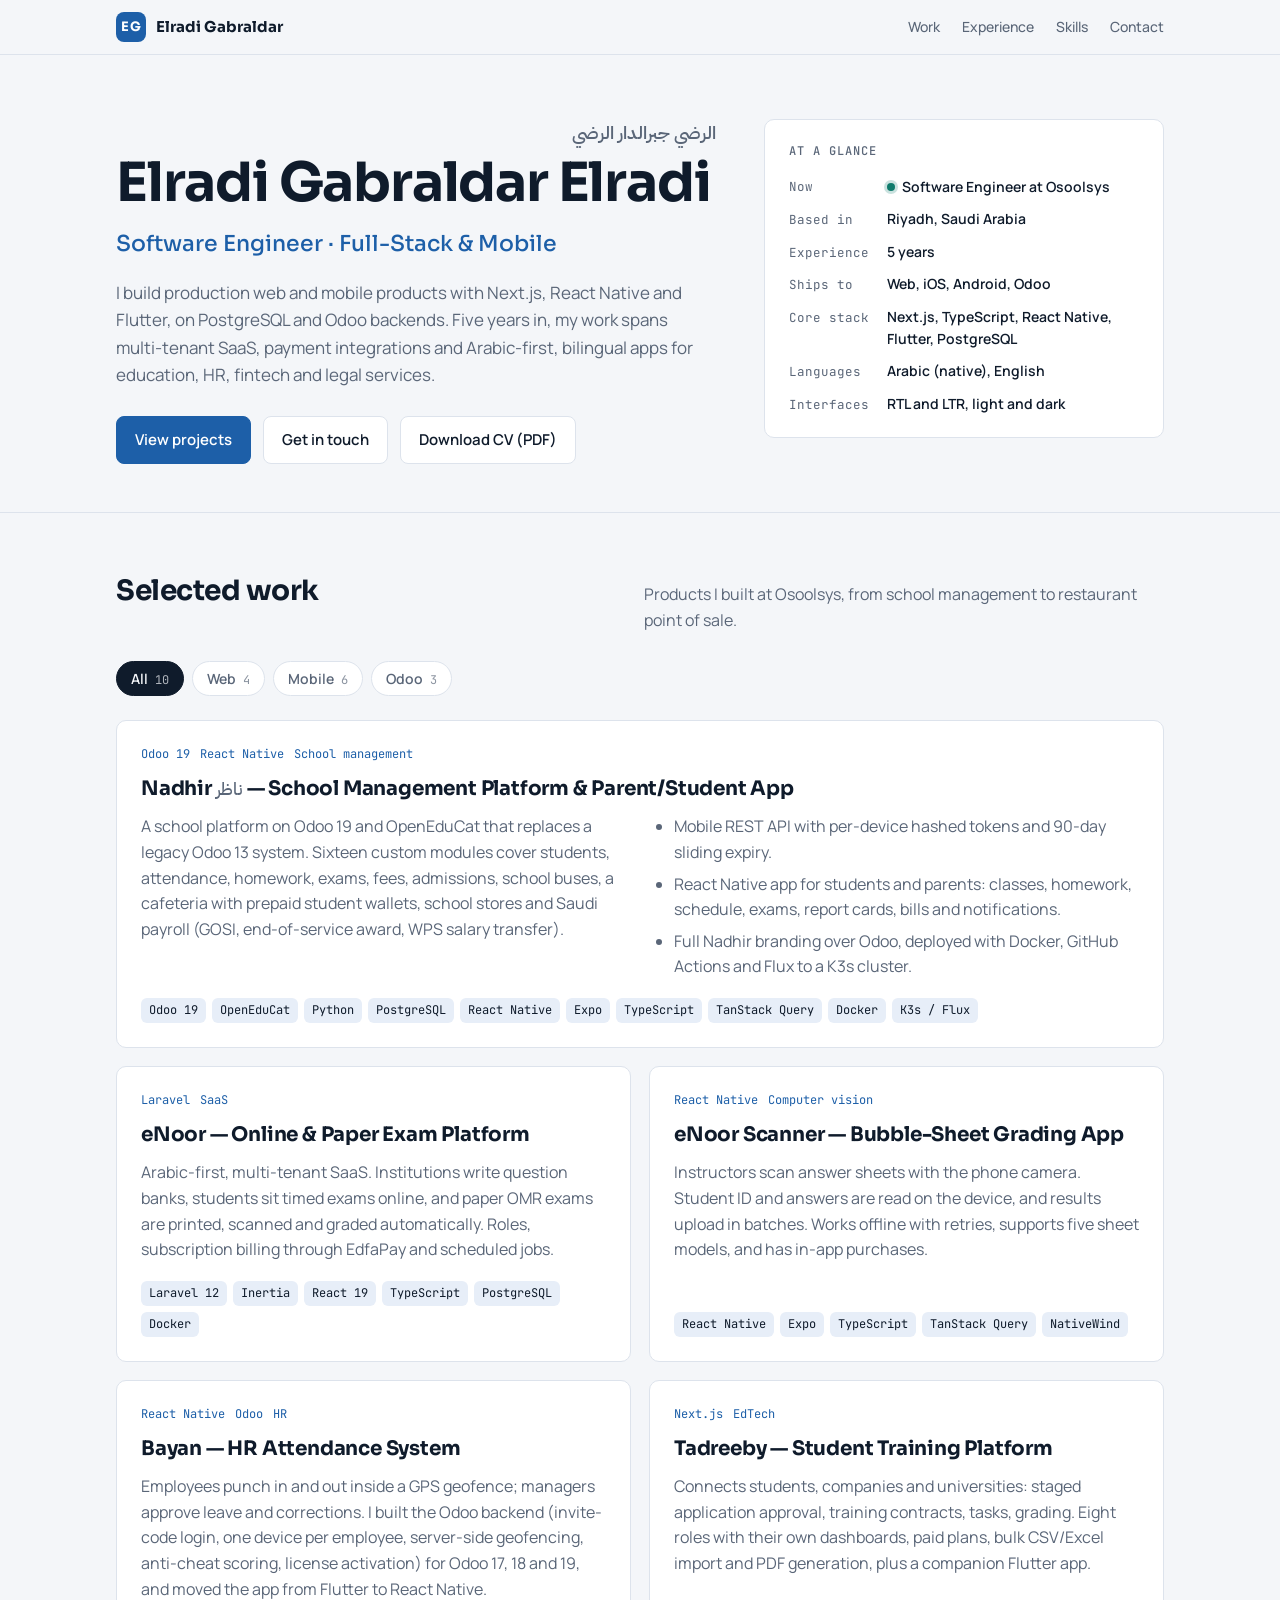
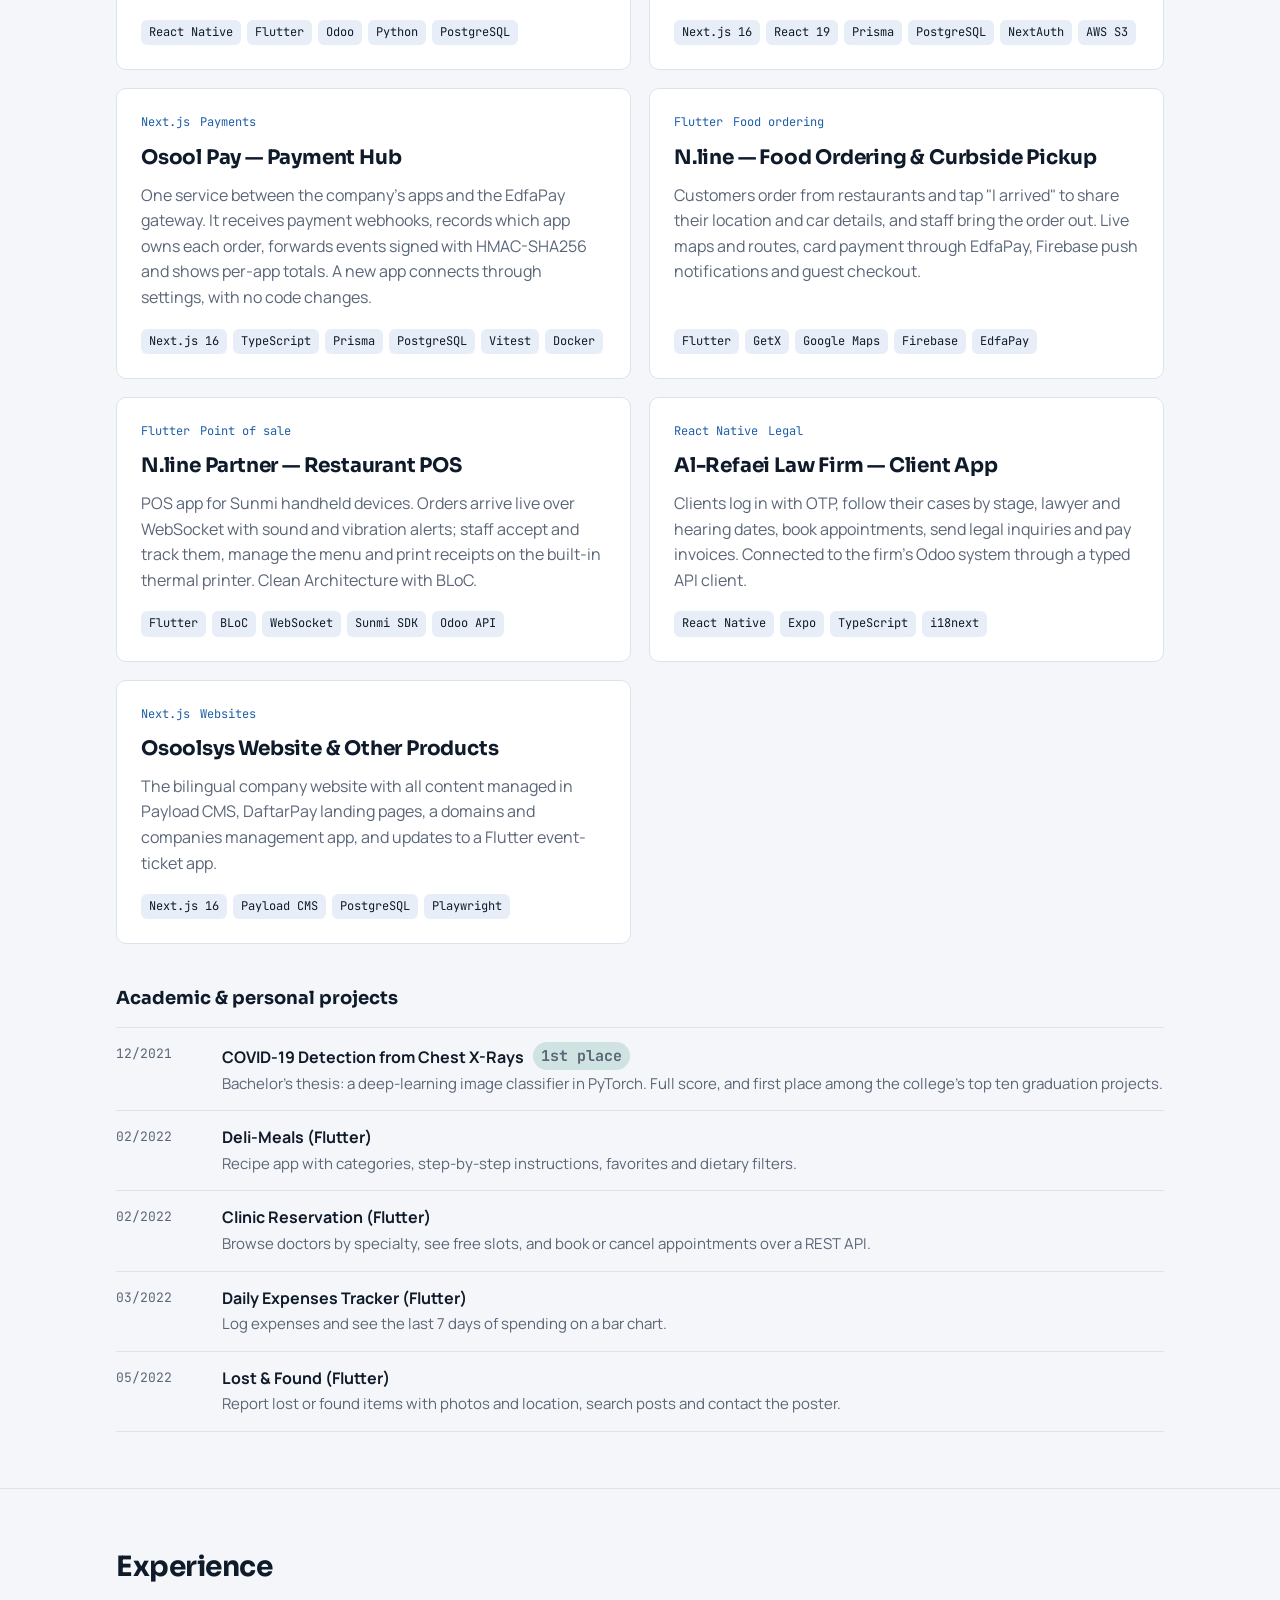
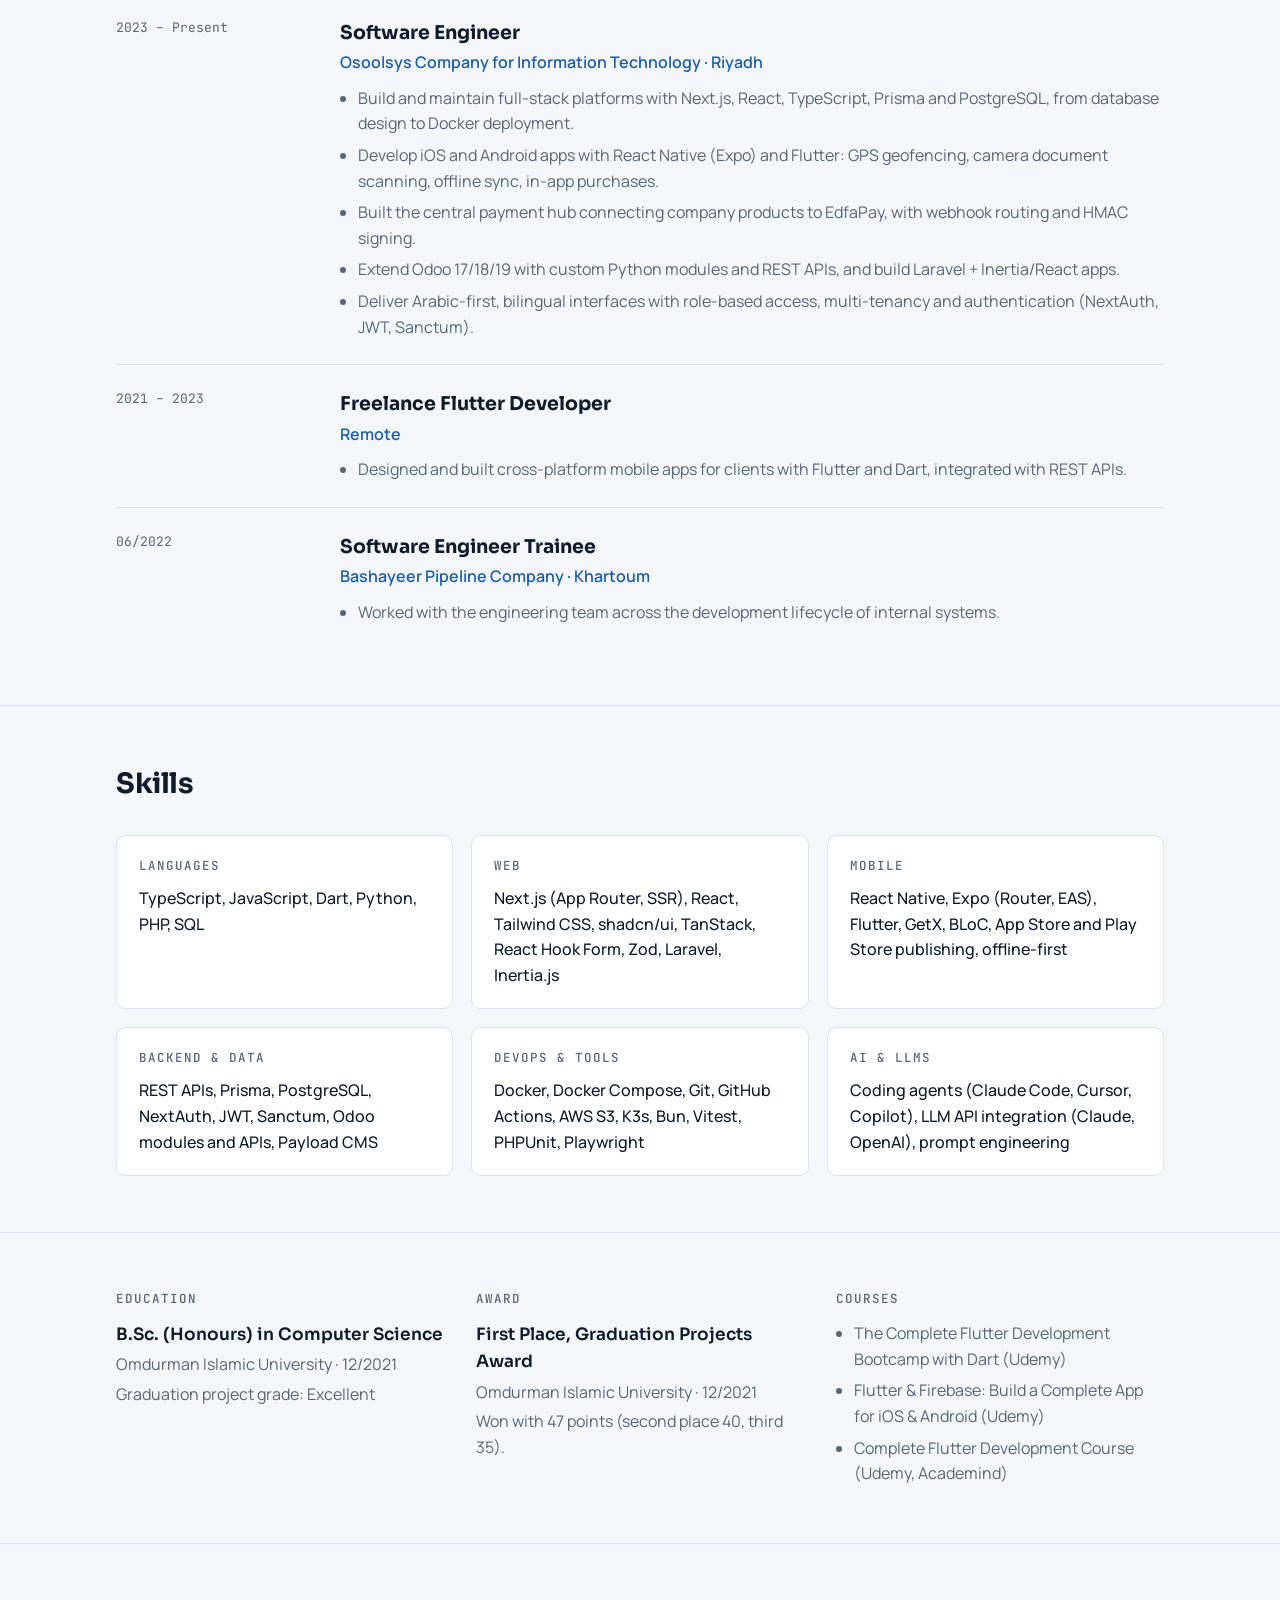
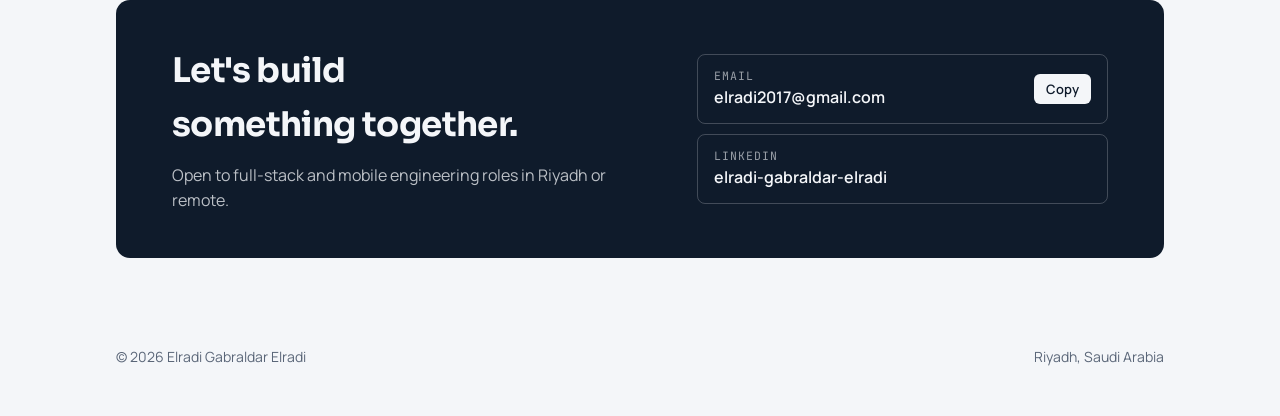
==== index.html @ 998b2c48 "Add portfolio site Co-Authored-By: Claude Opus 5.5 <noreply@anthropic.com>" ====
<!doctype html>
<html lang="en">
<head>
<meta charset="utf-8">
<meta name="viewport" content="width=device-width, initial-scale=1, viewport-fit=cover">
<style>:root{padding-top:env(safe-area-inset-top,0px);padding-bottom:env(safe-area-inset-bottom,0px)}body{margin:0}img{max-width:100%}[hidden]{display:none!important}</style>
<title>Elradi Gabraldar Elradi</title>
<meta name="claude:viewport-fit-sides" content="cover">
<meta name="description" content="Elradi Gabraldar Elradi, Software Engineer in Riyadh. Full-stack (Next.js) and mobile (React Native, Flutter) developer building Arabic-first, bilingual products.">
<link rel="preconnect" href="https://fonts.googleapis.com">
<link rel="preconnect" href="https://fonts.gstatic.com" crossorigin>
<link href="https://fonts.googleapis.com/css2?family=Sora:wght@500;600;700&family=Manrope:wght@400;500;600;700&family=JetBrains+Mono:wght@400;500&family=IBM+Plex+Sans+Arabic:wght@500;600&display=swap" rel="stylesheet">
<style>
  /* Layout: a calm engineer's spec sheet. Hero with a fact panel, then filterable project grid, timeline, skills, contact. */
  :root {
    --bg:#f4f6f9; --surface:#ffffff; --ink:#0f1b2b; --muted:#5a6678; --line:#dde3ec;
    --accent:#1d5fa8; --accent-soft:#e7eef8; --accent-ink:#ffffff; --good:#0f7b6c;
    --f-display:"Sora", "Segoe UI", system-ui, sans-serif;
    --f-body:"Manrope", "Segoe UI", system-ui, sans-serif;
    --f-mono:"JetBrains Mono", ui-monospace, Menlo, Consolas, monospace;
    --f-ar:"IBM Plex Sans Arabic", "Geeza Pro", Tahoma, sans-serif;
    --radius:10px; --wrap:1080px;
  }
  @media (prefers-color-scheme: dark) { :root:not([data-theme="light"]) {
    --bg:#0b121c; --surface:#111a27; --ink:#e6ecf4; --muted:#98a4b6; --line:#223046;
    --accent:#6ea8ee; --accent-soft:#15253a; --accent-ink:#0b121c; --good:#4cc3ae; color-scheme:dark; } }
  :root[data-theme="dark"] {
    --bg:#0b121c; --surface:#111a27; --ink:#e6ecf4; --muted:#98a4b6; --line:#223046;
    --accent:#6ea8ee; --accent-soft:#15253a; --accent-ink:#0b121c; --good:#4cc3ae; color-scheme:dark; }

  * { box-sizing:border-box; }
  body { background:var(--bg); color:var(--ink); font-family:var(--f-body); font-size:16px; line-height:1.6; -webkit-font-smoothing:antialiased; }
  a { color:var(--accent); text-decoration:none; }
  a:hover { text-decoration:underline; }
  :focus-visible { outline:2px solid var(--accent); outline-offset:3px; border-radius:4px; }
  .wrap { max-width:var(--wrap); margin:0 auto; padding-left:max(16px, env(safe-area-inset-left, 0px)); padding-right:max(16px, env(safe-area-inset-right, 0px)); }

  /* top bar */
  body::before { content:""; position:fixed; inset:0 0 auto; height:env(safe-area-inset-top, 0px); z-index:10; background:var(--bg); }
  .bar { position:sticky; top:env(safe-area-inset-top, 0px); z-index:5; background:color-mix(in srgb, var(--bg) 88%, transparent); backdrop-filter:blur(8px); border-bottom:1px solid var(--line); }
  .bar .wrap { display:flex; align-items:center; justify-content:space-between; gap:16px; padding-block:12px; }
  .mark { font-family:var(--f-display); font-weight:700; font-size:15px; color:var(--ink); display:flex; align-items:center; gap:10px; }
  .mark span.mono { width:30px; height:30px; border-radius:8px; background:var(--accent); color:var(--accent-ink); display:grid; place-items:center; font-size:13px; letter-spacing:.5px; }
  .nav { display:flex; gap:22px; font-size:14px; font-weight:500; }
  .nav a { color:var(--muted); }
  .nav a:hover { color:var(--ink); text-decoration:none; }
  @media (max-width:640px) { .nav { display:none; } }

  /* hero */
  .hero { padding-block:64px 48px; display:grid; grid-template-columns:minmax(0,1.5fr) minmax(0,1fr); gap:48px; align-items:start; }
  @media (max-width:860px) { .hero { grid-template-columns:1fr; gap:32px; padding-block:40px 32px; } }
  .ar-name { font-family:var(--f-ar); font-weight:600; font-size:18px; color:var(--muted); margin:0 0 6px; }
  h1 { font-family:var(--f-display); font-size:clamp(34px, 5.4vw, 54px); line-height:1.08; letter-spacing:-1.2px; margin:0; text-wrap:balance; }
  .role { font-family:var(--f-display); font-weight:500; font-size:clamp(18px, 2.2vw, 22px); color:var(--accent); margin:14px 0 18px; }
  .lede { color:var(--muted); font-size:17px; max-width:60ch; margin:0 0 28px; }
  .actions { display:flex; flex-wrap:wrap; gap:12px; }
  .btn { display:inline-flex; align-items:center; gap:8px; padding:11px 18px; border-radius:8px; font-weight:600; font-size:15px; border:1px solid var(--line); background:var(--surface); color:var(--ink); cursor:pointer; font-family:inherit; }
  .btn:hover { text-decoration:none; border-color:var(--accent); }
  .btn.primary { background:var(--accent); border-color:var(--accent); color:var(--accent-ink); }
  .btn svg { width:16px; height:16px; }

  .spec { background:var(--surface); border:1px solid var(--line); border-radius:var(--radius); padding:22px 24px; font-size:14px; }
  .spec h2 { font-family:var(--f-mono); font-size:12px; font-weight:500; letter-spacing:1px; text-transform:uppercase; color:var(--muted); margin:0 0 14px; }
  .spec dl { margin:0; display:grid; grid-template-columns:auto minmax(0,1fr); gap:10px 18px; }
  .spec dt { color:var(--muted); font-family:var(--f-mono); font-size:12.5px; padding-top:2px; }
  .spec dd { margin:0; font-weight:600; }
  .status { display:inline-flex; align-items:center; gap:7px; }
  .status::before { content:""; width:8px; height:8px; border-radius:50%; background:var(--good); box-shadow:0 0 0 3px color-mix(in srgb, var(--good) 22%, transparent); }

  /* sections */
  section { padding-block:56px; border-top:1px solid var(--line); }
  .sec-head { display:flex; align-items:baseline; justify-content:space-between; flex-wrap:wrap; gap:12px 24px; margin-bottom:28px; }
  .sec-head h2 { font-family:var(--f-display); font-size:28px; letter-spacing:-.5px; margin:0; }
  .sec-head p { margin:0; color:var(--muted); max-width:52ch; }

  /* filters */
  .filters { display:flex; flex-wrap:wrap; gap:8px; margin-bottom:24px; }
  .chip { font-family:var(--f-body); font-size:14px; font-weight:600; padding:7px 14px; border-radius:999px; border:1px solid var(--line); background:var(--surface); color:var(--muted); cursor:pointer; }
  .chip[aria-pressed="true"] { background:var(--ink); border-color:var(--ink); color:var(--bg); }
  .chip .n { font-family:var(--f-mono); font-weight:400; font-size:12px; opacity:.7; margin-left:4px; }

  /* projects */
  .grid { display:grid; grid-template-columns:repeat(2, minmax(0,1fr)); gap:18px; }
  @media (max-width:760px) { .grid { grid-template-columns:1fr; } }
  .card { background:var(--surface); border:1px solid var(--line); border-radius:var(--radius); padding:24px; display:flex; flex-direction:column; gap:12px; min-width:0; }
  .card.feature { grid-column:1 / -1; }
  .card .kind { font-family:var(--f-mono); font-size:12px; color:var(--accent); display:flex; gap:10px; flex-wrap:wrap; }
  .card h3 { font-family:var(--f-display); font-size:20px; letter-spacing:-.2px; margin:0; line-height:1.3; }
  .card h3 .ar { font-family:var(--f-ar); font-weight:500; color:var(--muted); font-size:17px; }
  .card p { margin:0; color:var(--muted); }
  .card ul { margin:0; padding-left:18px; color:var(--muted); display:grid; gap:6px; }
  .feature-body { display:grid; grid-template-columns:minmax(0,1fr) minmax(0,1fr); gap:20px 32px; }
  @media (max-width:760px) { .feature-body { grid-template-columns:1fr; } }
  .stack { display:flex; flex-wrap:wrap; gap:6px; margin-top:auto; padding-top:6px; }
  .stack span { font-family:var(--f-mono); font-size:12px; padding:3px 8px; border-radius:6px; background:var(--accent-soft); color:var(--ink); }

  .earlier { margin-top:40px; }
  .earlier h3 { font-family:var(--f-display); font-size:18px; margin:0 0 14px; }
  .rows { display:grid; gap:0; border-top:1px solid var(--line); }
  .row { display:grid; grid-template-columns:90px minmax(0,1fr); gap:16px; padding-block:14px; border-bottom:1px solid var(--line); }
  .row time { font-family:var(--f-mono); font-size:13px; color:var(--muted); padding-top:2px; font-variant-numeric:tabular-nums; }
  .row b { display:block; }
  .row span { color:var(--muted); font-size:15px; }
  .badge { display:inline-block; font-family:var(--f-mono); font-size:11.5px; padding:2px 8px; border-radius:999px; background:color-mix(in srgb, var(--good) 16%, transparent); color:var(--good); margin-left:6px; vertical-align:2px; }

  /* experience */
  .timeline { display:grid; gap:0; }
  .job { display:grid; grid-template-columns:200px minmax(0,1fr); gap:24px; padding-block:24px; border-bottom:1px solid var(--line); }
  .job:first-child { padding-top:0; }
  .job:last-child { border-bottom:0; }
  @media (max-width:700px) { .job { grid-template-columns:1fr; gap:6px; } }
  .job time { font-family:var(--f-mono); font-size:13px; color:var(--muted); font-variant-numeric:tabular-nums; }
  .job h3 { margin:0; font-family:var(--f-display); font-size:19px; }
  .job .org { color:var(--accent); font-weight:600; margin:2px 0 10px; }
  .job ul { margin:0; padding-left:18px; color:var(--muted); display:grid; gap:6px; }

  /* skills */
  .skills { display:grid; grid-template-columns:repeat(3, minmax(0,1fr)); gap:18px; }
  @media (max-width:900px) { .skills { grid-template-columns:repeat(2, minmax(0,1fr)); } }
  @media (max-width:560px) { .skills { grid-template-columns:1fr; } }
  .skill { padding:20px 22px; border:1px solid var(--line); border-radius:var(--radius); background:var(--surface); min-width:0; }
  .skill h3 { margin:0 0 10px; font-family:var(--f-mono); font-size:12.5px; font-weight:500; letter-spacing:1px; text-transform:uppercase; color:var(--muted); }
  .skill p { margin:0; font-weight:500; }

  /* education etc */
  .facts { display:grid; grid-template-columns:repeat(3, minmax(0,1fr)); gap:32px; }
  @media (max-width:860px) { .facts { grid-template-columns:1fr; gap:28px; } }
  .facts h3 { font-family:var(--f-mono); font-size:12.5px; font-weight:500; letter-spacing:1px; text-transform:uppercase; color:var(--muted); margin:0 0 12px; }
  .facts b { display:block; font-family:var(--f-display); font-weight:600; font-size:17px; }
  .facts p { margin:4px 0 0; color:var(--muted); }
  .facts ul { margin:0; padding-left:18px; color:var(--muted); display:grid; gap:6px; }

  /* contact */
  .contact { background:var(--ink); color:var(--bg); border-radius:14px; padding:44px clamp(22px, 5vw, 56px); display:grid; grid-template-columns:minmax(0,1.2fr) minmax(0,1fr); gap:32px; align-items:center; }
  @media (max-width:820px) { .contact { grid-template-columns:1fr; } }
  .contact h2 { font-family:var(--f-display); font-size:clamp(26px, 3.6vw, 34px); letter-spacing:-.6px; margin:0 0 10px; text-wrap:balance; }
  .contact p { margin:0; opacity:.75; }
  .contact-list { display:grid; gap:10px; }
  .contact-item { display:flex; align-items:center; justify-content:space-between; gap:12px; padding:12px 16px; border-radius:8px; border:1px solid color-mix(in srgb, var(--bg) 22%, transparent); min-width:0; }
  .contact-item .lbl { font-family:var(--f-mono); font-size:11.5px; letter-spacing:1px; text-transform:uppercase; opacity:.6; display:block; }
  .contact-item a, .contact-item .val { color:var(--bg); font-weight:600; overflow-wrap:anywhere; user-select:all; }
  .copy { flex:none; font-family:inherit; font-size:13px; font-weight:600; padding:6px 12px; border-radius:6px; border:0; background:var(--bg); color:var(--ink); cursor:pointer; }

  footer { padding-block:32px 48px; color:var(--muted); font-size:14px; display:flex; justify-content:space-between; flex-wrap:wrap; gap:12px; }
  @media (prefers-reduced-motion: no-preference) { .card, .btn, .chip { transition:border-color .15s, background .15s, color .15s; } }
</style>
</head>
<body>

<header class="bar">
  <div class="wrap">
    <a class="mark" href="#top"><span class="mono">EG</span> Elradi Gabraldar</a>
    <nav class="nav" aria-label="Sections">
      <a href="#work">Work</a><a href="#experience">Experience</a><a href="#skills">Skills</a><a href="#contact">Contact</a>
    </nav>
  </div>
</header>

<main id="top">
  <div class="wrap hero">
    <div>
      <p class="ar-name" lang="ar" dir="rtl">الرضي جبرالدار الرضي</p>
      <h1>Elradi Gabraldar Elradi</h1>
      <p class="role">Software Engineer · Full-Stack &amp; Mobile</p>
      <p class="lede">I build production web and mobile products with Next.js, React Native and Flutter, on PostgreSQL and Odoo backends. Five years in, my work spans multi-tenant SaaS, payment integrations and Arabic-first, bilingual apps for education, HR, fintech and legal services.</p>
      <div class="actions">
        <a class="btn primary" href="#work">View projects</a>
        <a class="btn" href="#contact">Get in touch</a>
        <a class="btn" href="Elradi_Gabraldar_CV.pdf" download>Download CV (PDF)</a>
      </div>
    </div>
    <aside class="spec" aria-label="At a glance">
      <h2>At a glance</h2>
      <dl>
        <dt>Now</dt><dd><span class="status">Software Engineer at Osoolsys</span></dd>
        <dt>Based in</dt><dd>Riyadh, Saudi Arabia</dd>
        <dt>Experience</dt><dd>5 years</dd>
        <dt>Ships to</dt><dd>Web, iOS, Android, Odoo</dd>
        <dt>Core stack</dt><dd>Next.js, TypeScript, React Native, Flutter, PostgreSQL</dd>
        <dt>Languages</dt><dd>Arabic (native), English</dd>
        <dt>Interfaces</dt><dd>RTL and LTR, light and dark</dd>
      </dl>
    </aside>
  </div>

  <section id="work">
    <div class="wrap">
      <div class="sec-head">
        <h2>Selected work</h2>
        <p>Products I built at Osoolsys, from school management to restaurant point of sale.</p>
      </div>
      <div class="filters" role="group" aria-label="Filter projects">
        <button class="chip" id="f-all" data-f="all" aria-pressed="true">All <span class="n"></span></button>
        <button class="chip" id="f-web" data-f="web" aria-pressed="false">Web <span class="n"></span></button>
        <button class="chip" id="f-mobile" data-f="mobile" aria-pressed="false">Mobile <span class="n"></span></button>
        <button class="chip" id="f-odoo" data-f="odoo" aria-pressed="false">Odoo <span class="n"></span></button>
      </div>

      <div class="grid" id="projects">
        <article class="card feature" data-tags="odoo mobile">
          <div class="kind"><span>Odoo 19</span><span>React Native</span><span>School management</span></div>
          <h3>Nadhir <span class="ar" lang="ar">ناظر</span> — School Management Platform &amp; Parent/Student App</h3>
          <div class="feature-body">
            <p>A school platform on Odoo 19 and OpenEduCat that replaces a legacy Odoo 13 system. Sixteen custom modules cover students, attendance, homework, exams, fees, admissions, school buses, a cafeteria with prepaid student wallets, school stores and Saudi payroll (GOSI, end-of-service award, WPS salary transfer).</p>
            <ul>
              <li>Mobile REST API with per-device hashed tokens and 90-day sliding expiry.</li>
              <li>React Native app for students and parents: classes, homework, schedule, exams, report cards, bills and notifications.</li>
              <li>Full Nadhir branding over Odoo, deployed with Docker, GitHub Actions and Flux to a K3s cluster.</li>
            </ul>
          </div>
          <div class="stack"><span>Odoo 19</span><span>OpenEduCat</span><span>Python</span><span>PostgreSQL</span><span>React Native</span><span>Expo</span><span>TypeScript</span><span>TanStack Query</span><span>Docker</span><span>K3s / Flux</span></div>
        </article>

        <article class="card" data-tags="web">
          <div class="kind"><span>Laravel</span><span>SaaS</span></div>
          <h3>eNoor — Online &amp; Paper Exam Platform</h3>
          <p>Arabic-first, multi-tenant SaaS. Institutions write question banks, students sit timed exams online, and paper OMR exams are printed, scanned and graded automatically. Roles, subscription billing through EdfaPay and scheduled jobs.</p>
          <div class="stack"><span>Laravel 12</span><span>Inertia</span><span>React 19</span><span>TypeScript</span><span>PostgreSQL</span><span>Docker</span></div>
        </article>

        <article class="card" data-tags="mobile">
          <div class="kind"><span>React Native</span><span>Computer vision</span></div>
          <h3>eNoor Scanner — Bubble-Sheet Grading App</h3>
          <p>Instructors scan answer sheets with the phone camera. Student ID and answers are read on the device, and results upload in batches. Works offline with retries, supports five sheet models, and has in-app purchases.</p>
          <div class="stack"><span>React Native</span><span>Expo</span><span>TypeScript</span><span>TanStack Query</span><span>NativeWind</span></div>
        </article>

        <article class="card" data-tags="mobile odoo">
          <div class="kind"><span>React Native</span><span>Odoo</span><span>HR</span></div>
          <h3>Bayan — HR Attendance System</h3>
          <p>Employees punch in and out inside a GPS geofence; managers approve leave and corrections. I built the Odoo backend (invite-code login, one device per employee, server-side geofencing, anti-cheat scoring, license activation) for Odoo 17, 18 and 19, and moved the app from Flutter to React Native.</p>
          <div class="stack"><span>React Native</span><span>Flutter</span><span>Odoo</span><span>Python</span><span>PostgreSQL</span></div>
        </article>

        <article class="card" data-tags="web">
          <div class="kind"><span>Next.js</span><span>EdTech</span></div>
          <h3>Tadreeby — Student Training Platform</h3>
          <p>Connects students, companies and universities: staged application approval, training contracts, tasks, grading. Eight roles with their own dashboards, paid plans, bulk CSV/Excel import and PDF generation, plus a companion Flutter app.</p>
          <div class="stack"><span>Next.js 16</span><span>React 19</span><span>Prisma</span><span>PostgreSQL</span><span>NextAuth</span><span>AWS S3</span></div>
        </article>

        <article class="card" data-tags="web">
          <div class="kind"><span>Next.js</span><span>Payments</span></div>
          <h3>Osool Pay — Payment Hub</h3>
          <p>One service between the company's apps and the EdfaPay gateway. It receives payment webhooks, records which app owns each order, forwards events signed with HMAC-SHA256 and shows per-app totals. A new app connects through settings, with no code changes.</p>
          <div class="stack"><span>Next.js 16</span><span>TypeScript</span><span>Prisma</span><span>PostgreSQL</span><span>Vitest</span><span>Docker</span></div>
        </article>

        <article class="card" data-tags="mobile">
          <div class="kind"><span>Flutter</span><span>Food ordering</span></div>
          <h3>N.line — Food Ordering &amp; Curbside Pickup</h3>
          <p>Customers order from restaurants and tap "I arrived" to share their location and car details, and staff bring the order out. Live maps and routes, card payment through EdfaPay, Firebase push notifications and guest checkout.</p>
          <div class="stack"><span>Flutter</span><span>GetX</span><span>Google Maps</span><span>Firebase</span><span>EdfaPay</span></div>
        </article>

        <article class="card" data-tags="mobile">
          <div class="kind"><span>Flutter</span><span>Point of sale</span></div>
          <h3>N.line Partner — Restaurant POS</h3>
          <p>POS app for Sunmi handheld devices. Orders arrive live over WebSocket with sound and vibration alerts; staff accept and track them, manage the menu and print receipts on the built-in thermal printer. Clean Architecture with BLoC.</p>
          <div class="stack"><span>Flutter</span><span>BLoC</span><span>WebSocket</span><span>Sunmi SDK</span><span>Odoo API</span></div>
        </article>

        <article class="card" data-tags="mobile odoo">
          <div class="kind"><span>React Native</span><span>Legal</span></div>
          <h3>Al-Refaei Law Firm — Client App</h3>
          <p>Clients log in with OTP, follow their cases by stage, lawyer and hearing dates, book appointments, send legal inquiries and pay invoices. Connected to the firm's Odoo system through a typed API client.</p>
          <div class="stack"><span>React Native</span><span>Expo</span><span>TypeScript</span><span>i18next</span></div>
        </article>

        <article class="card" data-tags="web">
          <div class="kind"><span>Next.js</span><span>Websites</span></div>
          <h3>Osoolsys Website &amp; Other Products</h3>
          <p>The bilingual company website with all content managed in Payload CMS, DaftarPay landing pages, a domains and companies management app, and updates to a Flutter event-ticket app.</p>
          <div class="stack"><span>Next.js 16</span><span>Payload CMS</span><span>PostgreSQL</span><span>Playwright</span></div>
        </article>
      </div>

      <div class="earlier">
        <h3>Academic &amp; personal projects</h3>
        <div class="rows">
          <div class="row"><time>12/2021</time><div><b>COVID-19 Detection from Chest X-Rays <span class="badge">1st place</span></b><span>Bachelor's thesis: a deep-learning image classifier in PyTorch. Full score, and first place among the college's top ten graduation projects.</span></div></div>
          <div class="row"><time>02/2022</time><div><b>Deli-Meals (Flutter)</b><span>Recipe app with categories, step-by-step instructions, favorites and dietary filters.</span></div></div>
          <div class="row"><time>02/2022</time><div><b>Clinic Reservation (Flutter)</b><span>Browse doctors by specialty, see free slots, and book or cancel appointments over a REST API.</span></div></div>
          <div class="row"><time>03/2022</time><div><b>Daily Expenses Tracker (Flutter)</b><span>Log expenses and see the last 7 days of spending on a bar chart.</span></div></div>
          <div class="row"><time>05/2022</time><div><b>Lost &amp; Found (Flutter)</b><span>Report lost or found items with photos and location, search posts and contact the poster.</span></div></div>
        </div>
      </div>
    </div>
  </section>

  <section id="experience">
    <div class="wrap">
      <div class="sec-head"><h2>Experience</h2></div>
      <div class="timeline">
        <div class="job">
          <time>2023 – Present</time>
          <div>
            <h3>Software Engineer</h3>
            <p class="org">Osoolsys Company for Information Technology · Riyadh</p>
            <ul>
              <li>Build and maintain full-stack platforms with Next.js, React, TypeScript, Prisma and PostgreSQL, from database design to Docker deployment.</li>
              <li>Develop iOS and Android apps with React Native (Expo) and Flutter: GPS geofencing, camera document scanning, offline sync, in-app purchases.</li>
              <li>Built the central payment hub connecting company products to EdfaPay, with webhook routing and HMAC signing.</li>
              <li>Extend Odoo 17/18/19 with custom Python modules and REST APIs, and build Laravel + Inertia/React apps.</li>
              <li>Deliver Arabic-first, bilingual interfaces with role-based access, multi-tenancy and authentication (NextAuth, JWT, Sanctum).</li>
            </ul>
          </div>
        </div>
        <div class="job">
          <time>2021 – 2023</time>
          <div>
            <h3>Freelance Flutter Developer</h3>
            <p class="org">Remote</p>
            <ul><li>Designed and built cross-platform mobile apps for clients with Flutter and Dart, integrated with REST APIs.</li></ul>
          </div>
        </div>
        <div class="job">
          <time>06/2022</time>
          <div>
            <h3>Software Engineer Trainee</h3>
            <p class="org">Bashayeer Pipeline Company · Khartoum</p>
            <ul><li>Worked with the engineering team across the development lifecycle of internal systems.</li></ul>
          </div>
        </div>
      </div>
    </div>
  </section>

  <section id="skills">
    <div class="wrap">
      <div class="sec-head"><h2>Skills</h2></div>
      <div class="skills">
        <div class="skill"><h3>Languages</h3><p>TypeScript, JavaScript, Dart, Python, PHP, SQL</p></div>
        <div class="skill"><h3>Web</h3><p>Next.js (App Router, SSR), React, Tailwind CSS, shadcn/ui, TanStack, React Hook Form, Zod, Laravel, Inertia.js</p></div>
        <div class="skill"><h3>Mobile</h3><p>React Native, Expo (Router, EAS), Flutter, GetX, BLoC, App Store and Play Store publishing, offline-first</p></div>
        <div class="skill"><h3>Backend &amp; data</h3><p>REST APIs, Prisma, PostgreSQL, NextAuth, JWT, Sanctum, Odoo modules and APIs, Payload CMS</p></div>
        <div class="skill"><h3>DevOps &amp; tools</h3><p>Docker, Docker Compose, Git, GitHub Actions, AWS S3, K3s, Bun, Vitest, PHPUnit, Playwright</p></div>
        <div class="skill"><h3>AI &amp; LLMs</h3><p>Coding agents (Claude Code, Cursor, Copilot), LLM API integration (Claude, OpenAI), prompt engineering</p></div>
      </div>
    </div>
  </section>

  <section id="education">
    <div class="wrap facts">
      <div>
        <h3>Education</h3>
        <b>B.Sc. (Honours) in Computer Science</b>
        <p>Omdurman Islamic University · 12/2021</p>
        <p>Graduation project grade: Excellent</p>
      </div>
      <div>
        <h3>Award</h3>
        <b>First Place, Graduation Projects Award</b>
        <p>Omdurman Islamic University · 12/2021</p>
        <p>Won with 47 points (second place 40, third 35).</p>
      </div>
      <div>
        <h3>Courses</h3>
        <ul>
          <li>The Complete Flutter Development Bootcamp with Dart (Udemy)</li>
          <li>Flutter &amp; Firebase: Build a Complete App for iOS &amp; Android (Udemy)</li>
          <li>Complete Flutter Development Course (Udemy, Academind)</li>
        </ul>
      </div>
    </div>
  </section>

  <section id="contact">
    <div class="wrap">
      <div class="contact">
        <div>
          <h2>Let's build something together.</h2>
          <p>Open to full-stack and mobile engineering roles in Riyadh or remote.</p>
        </div>
        <div class="contact-list">
          <div class="contact-item">
            <div><span class="lbl">Email</span><a id="email" href="mailto:elradi2017@gmail.com">elradi2017@gmail.com</a></div>
            <button class="copy" id="copy-email" type="button">Copy</button>
          </div>
          <div class="contact-item">
            <div><span class="lbl">LinkedIn</span><a href="https://linkedin.com/in/elradi-gabraldar-elradi-086a53219" target="_blank" rel="noopener">elradi-gabraldar-elradi</a></div>
          </div>
        </div>
      </div>
    </div>
  </section>

  <footer class="wrap">
    <span>© <span id="yr">2026</span> Elradi Gabraldar Elradi</span>
    <span>Riyadh, Saudi Arabia</span>
  </footer>
</main>

<script>
  (function () {
    var cards = Array.prototype.slice.call(document.querySelectorAll('#projects .card'));
    var chips = Array.prototype.slice.call(document.querySelectorAll('.chip'));
    chips.forEach(function (c) {
      var f = c.getAttribute('data-f');
      var n = f === 'all' ? cards.length : cards.filter(function (k) { return k.dataset.tags.split(' ').indexOf(f) > -1; }).length;
      c.querySelector('.n').textContent = n;
      c.addEventListener('click', function () {
        chips.forEach(function (o) { o.setAttribute('aria-pressed', o === c ? 'true' : 'false'); });
        cards.forEach(function (k) { k.hidden = !(f === 'all' || k.dataset.tags.split(' ').indexOf(f) > -1); });
      });
    });
    var btn = document.getElementById('copy-email');
    btn.addEventListener('click', function () {
      var text = 'elradi2017@gmail.com';
      var done = function () { btn.textContent = 'Copied'; setTimeout(function () { btn.textContent = 'Copy'; }, 1600); };
      var fallback = function () { var r = document.createRange(); r.selectNodeContents(document.getElementById('email')); var s = getSelection(); s.removeAllRanges(); s.addRange(r); btn.textContent = 'Selected'; };
      if (navigator.clipboard && navigator.clipboard.writeText) { navigator.clipboard.writeText(text).then(done, fallback); } else { fallback(); }
    });
    document.getElementById('yr').textContent = new Date().getFullYear();
  })();
</script>

</body>
</html>
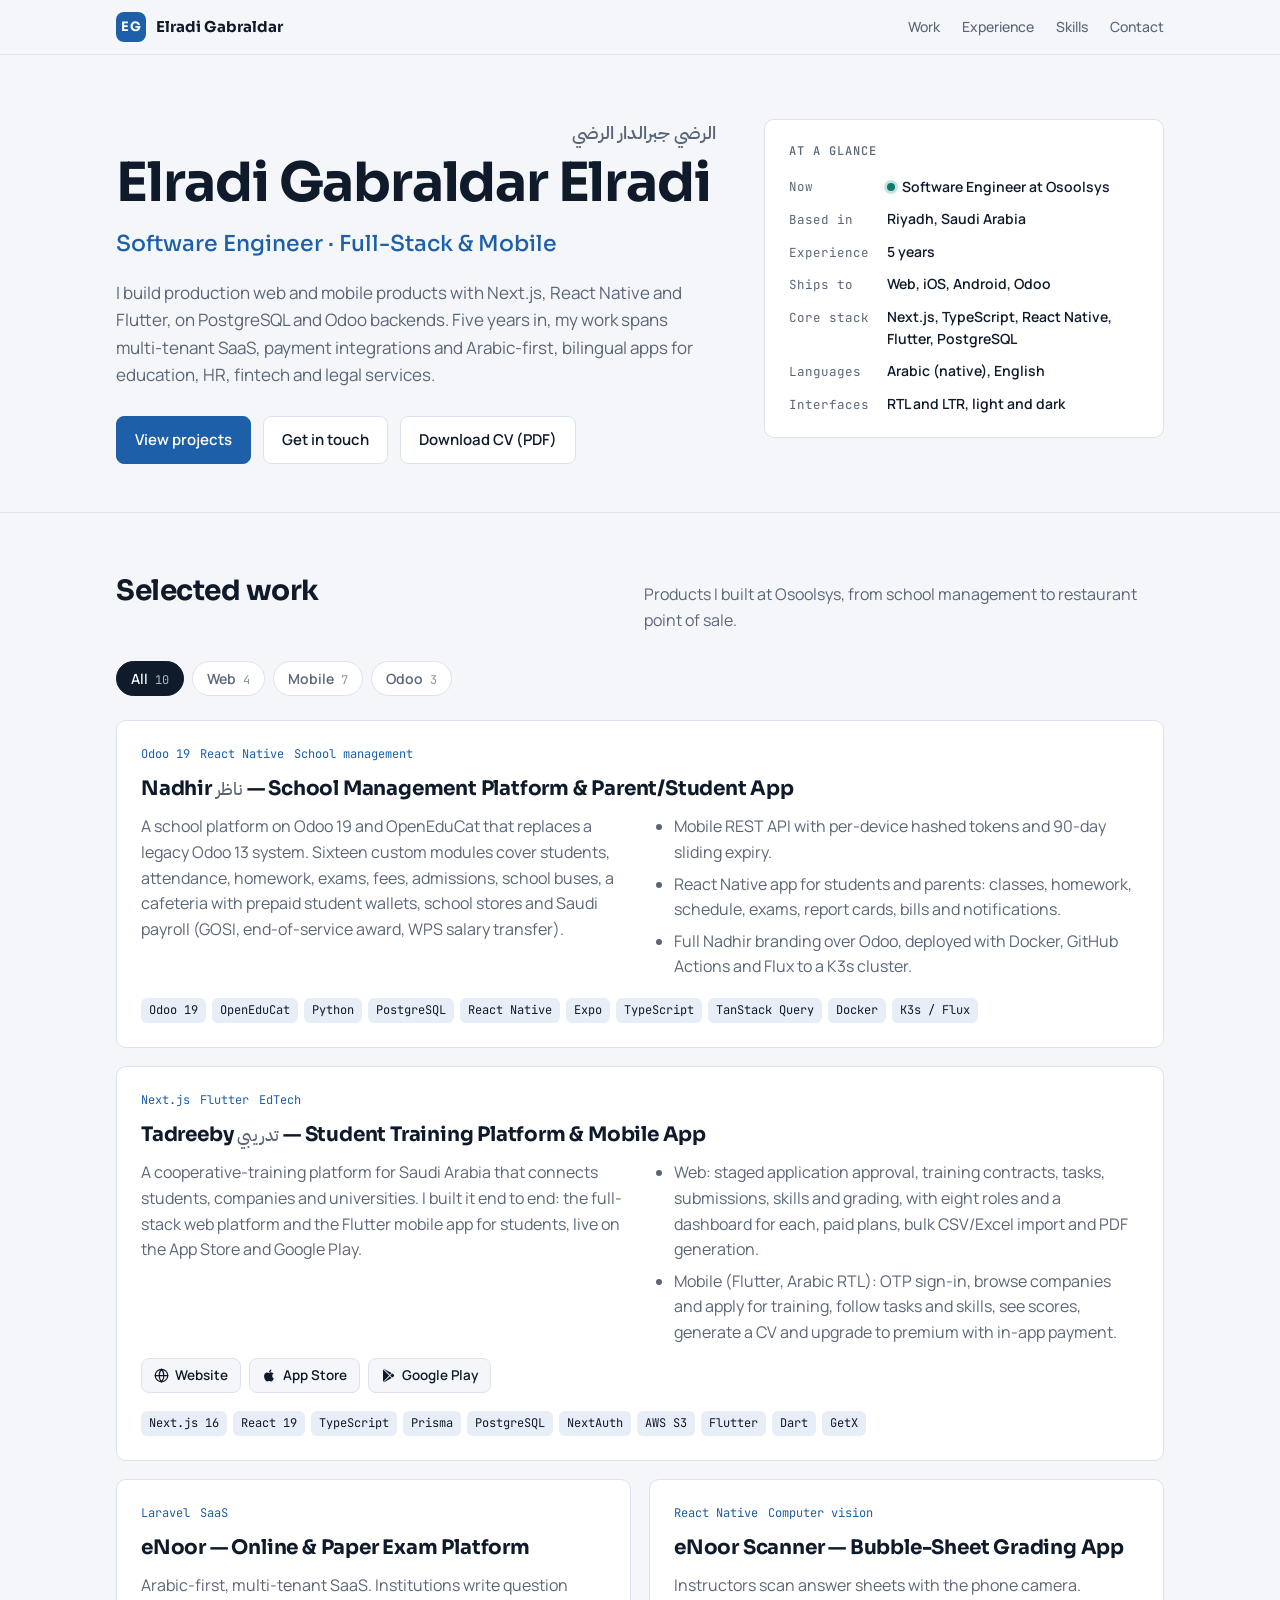
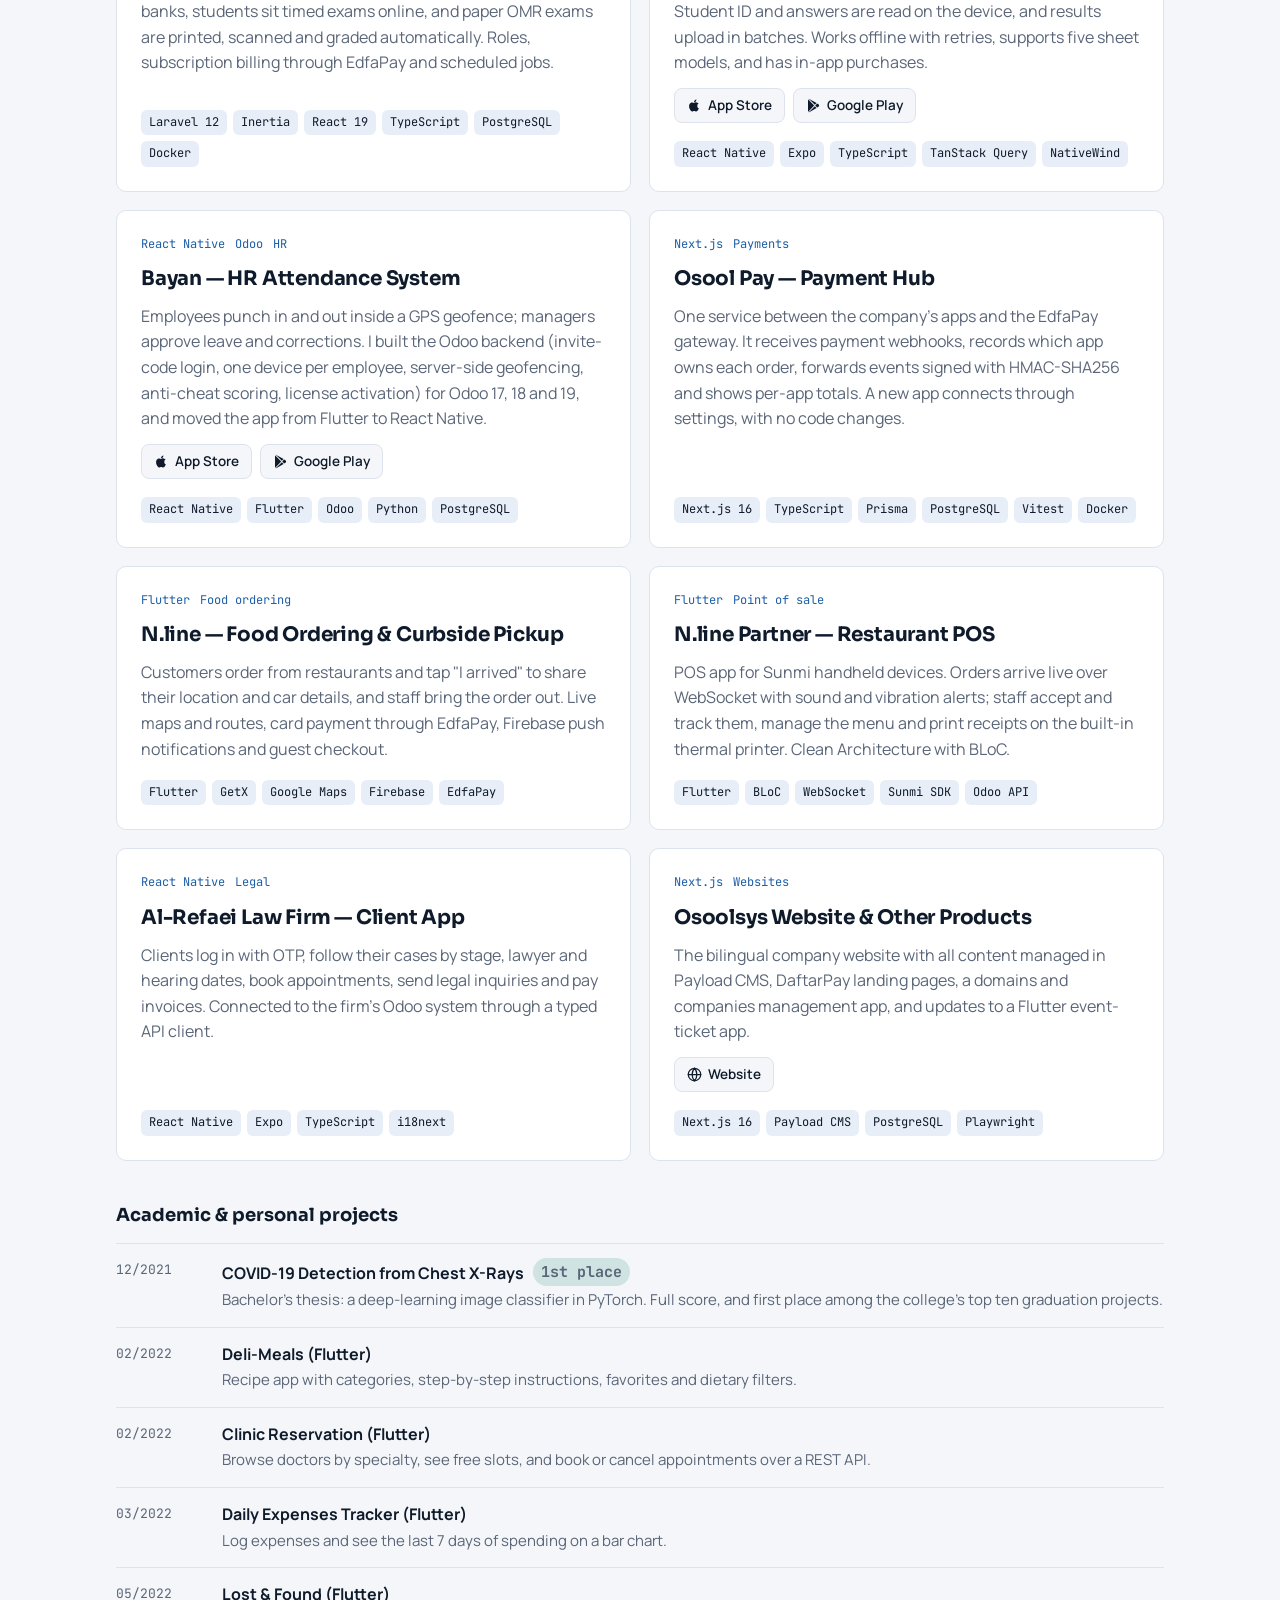
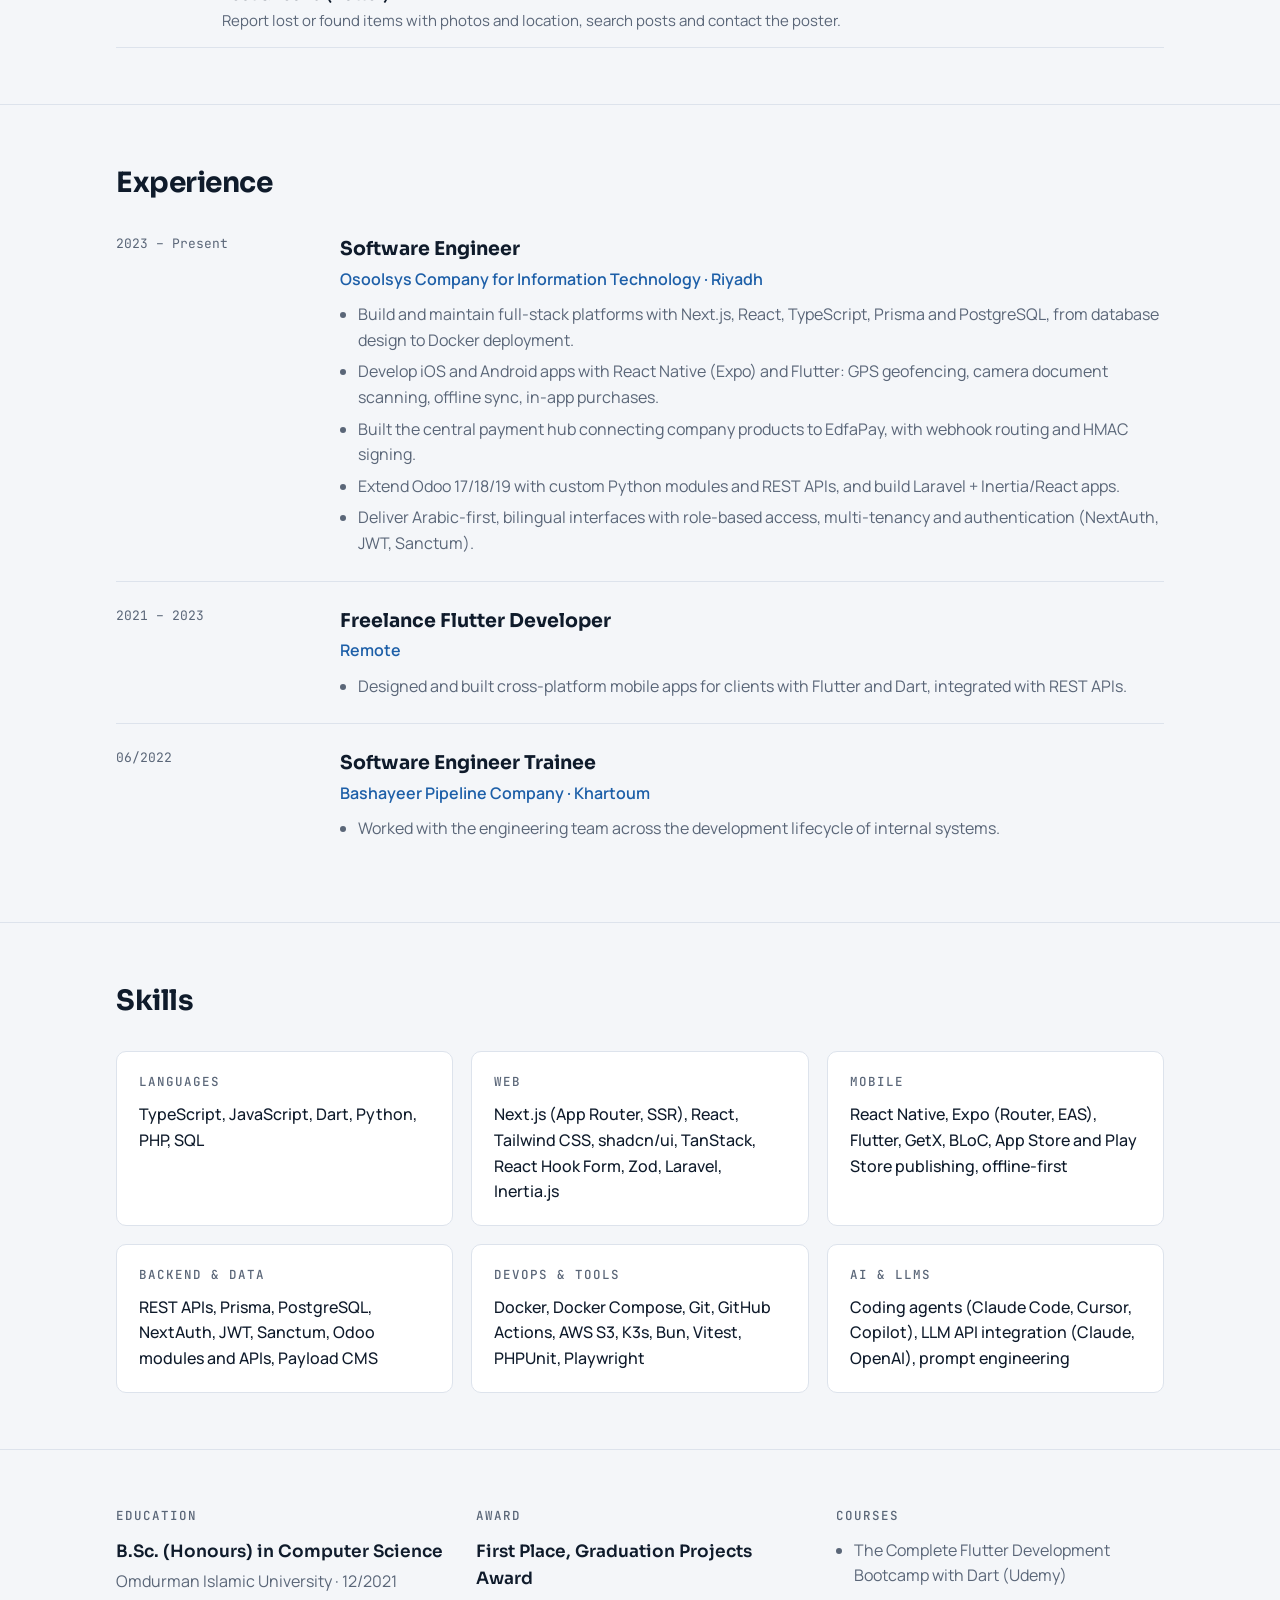
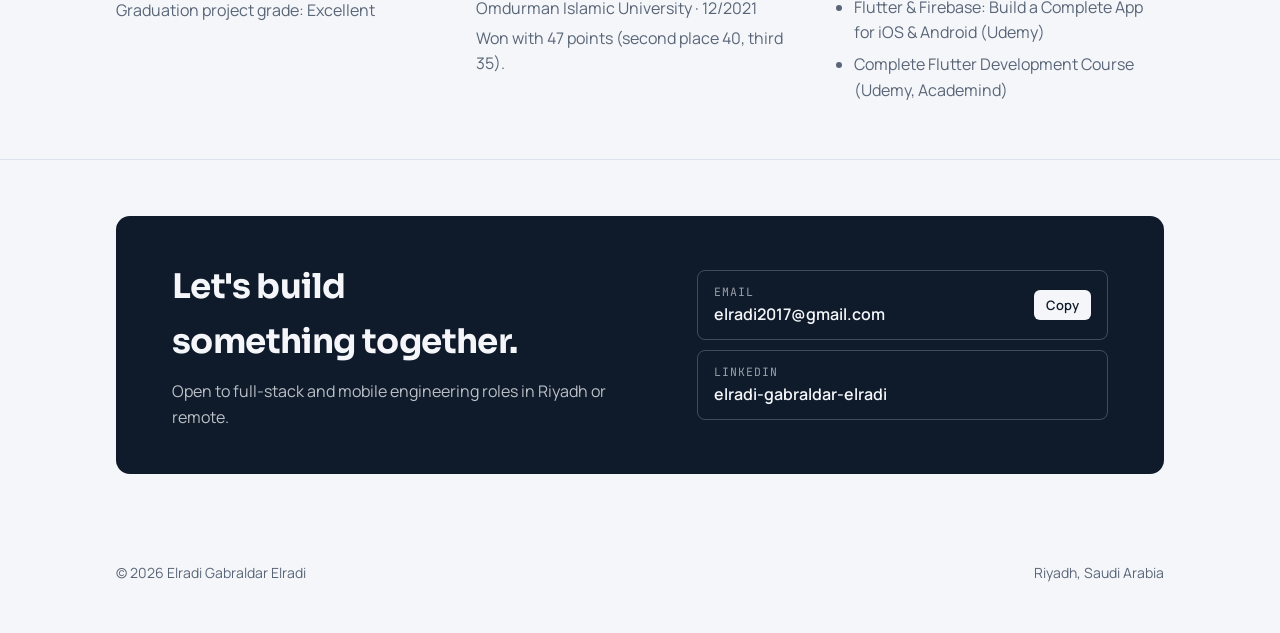
==== commit 426b4729: "Add project links (links.json) and Tadreeby web + mobile card Co-Authored-By: Claude Opus 5.5 <norep" ====
--- a/index.html
+++ b/index.html
@@ -143,6 +143,12 @@
 
   footer { padding-block:32px 48px; color:var(--muted); font-size:14px; display:flex; justify-content:space-between; flex-wrap:wrap; gap:12px; }
   @media (prefers-reduced-motion: no-preference) { .card, .btn, .chip { transition:border-color .15s, background .15s, color .15s; } }
+  /* project links (filled from links.json) */
+  .links { display:flex; flex-wrap:wrap; gap:8px; }
+  .links:empty { display:none; }
+  .links a { display:inline-flex; align-items:center; gap:6px; font-size:13.5px; font-weight:600; padding:6px 12px; border-radius:8px; border:1px solid var(--line); color:var(--ink); background:var(--bg); }
+  .links a:hover { border-color:var(--accent); color:var(--accent); text-decoration:none; }
+  .links svg { width:15px; height:15px; flex:none; }
 </style>
 </head>
 <body>
@@ -197,7 +203,7 @@
       </div>
 
       <div class="grid" id="projects">
-        <article class="card feature" data-tags="odoo mobile">
+        <article class="card feature" data-id="nadhir" data-tags="odoo mobile">
           <div class="kind"><span>Odoo 19</span><span>React Native</span><span>School management</span></div>
           <h3>Nadhir <span class="ar" lang="ar">ناظر</span> — School Management Platform &amp; Parent/Student App</h3>
           <div class="feature-body">
@@ -208,69 +214,86 @@
               <li>Full Nadhir branding over Odoo, deployed with Docker, GitHub Actions and Flux to a K3s cluster.</li>
             </ul>
           </div>
+          <div class="links"></div>
           <div class="stack"><span>Odoo 19</span><span>OpenEduCat</span><span>Python</span><span>PostgreSQL</span><span>React Native</span><span>Expo</span><span>TypeScript</span><span>TanStack Query</span><span>Docker</span><span>K3s / Flux</span></div>
         </article>
 
-        <article class="card" data-tags="web">
+        <article class="card feature" data-id="tadreeby" data-tags="web mobile">
+          <div class="kind"><span>Next.js</span><span>Flutter</span><span>EdTech</span></div>
+          <h3>Tadreeby <span class="ar" lang="ar">تدريبي</span> — Student Training Platform &amp; Mobile App</h3>
+          <div class="feature-body">
+            <p>A cooperative-training platform for Saudi Arabia that connects students, companies and universities. I built it end to end: the full-stack web platform and the Flutter mobile app for students, live on the App Store and Google Play.</p>
+            <ul>
+              <li>Web: staged application approval, training contracts, tasks, submissions, skills and grading, with eight roles and a dashboard for each, paid plans, bulk CSV/Excel import and PDF generation.</li>
+              <li>Mobile (Flutter, Arabic RTL): OTP sign-in, browse companies and apply for training, follow tasks and skills, see scores, generate a CV and upgrade to premium with in-app payment.</li>
+            </ul>
+          </div>
+          <div class="links"></div>
+          <div class="stack"><span>Next.js 16</span><span>React 19</span><span>TypeScript</span><span>Prisma</span><span>PostgreSQL</span><span>NextAuth</span><span>AWS S3</span><span>Flutter</span><span>Dart</span><span>GetX</span></div>
+        </article>
+
+        <article class="card" data-id="enoor" data-tags="web">
           <div class="kind"><span>Laravel</span><span>SaaS</span></div>
           <h3>eNoor — Online &amp; Paper Exam Platform</h3>
           <p>Arabic-first, multi-tenant SaaS. Institutions write question banks, students sit timed exams online, and paper OMR exams are printed, scanned and graded automatically. Roles, subscription billing through EdfaPay and scheduled jobs.</p>
+          <div class="links"></div>
           <div class="stack"><span>Laravel 12</span><span>Inertia</span><span>React 19</span><span>TypeScript</span><span>PostgreSQL</span><span>Docker</span></div>
         </article>
 
-        <article class="card" data-tags="mobile">
+        <article class="card" data-id="enoor-scanner" data-tags="mobile">
           <div class="kind"><span>React Native</span><span>Computer vision</span></div>
           <h3>eNoor Scanner — Bubble-Sheet Grading App</h3>
           <p>Instructors scan answer sheets with the phone camera. Student ID and answers are read on the device, and results upload in batches. Works offline with retries, supports five sheet models, and has in-app purchases.</p>
+          <div class="links"></div>
           <div class="stack"><span>React Native</span><span>Expo</span><span>TypeScript</span><span>TanStack Query</span><span>NativeWind</span></div>
         </article>
 
-        <article class="card" data-tags="mobile odoo">
+        <article class="card" data-id="bayan" data-tags="mobile odoo">
           <div class="kind"><span>React Native</span><span>Odoo</span><span>HR</span></div>
           <h3>Bayan — HR Attendance System</h3>
           <p>Employees punch in and out inside a GPS geofence; managers approve leave and corrections. I built the Odoo backend (invite-code login, one device per employee, server-side geofencing, anti-cheat scoring, license activation) for Odoo 17, 18 and 19, and moved the app from Flutter to React Native.</p>
+          <div class="links"></div>
           <div class="stack"><span>React Native</span><span>Flutter</span><span>Odoo</span><span>Python</span><span>PostgreSQL</span></div>
         </article>
 
-        <article class="card" data-tags="web">
-          <div class="kind"><span>Next.js</span><span>EdTech</span></div>
-          <h3>Tadreeby — Student Training Platform</h3>
-          <p>Connects students, companies and universities: staged application approval, training contracts, tasks, grading. Eight roles with their own dashboards, paid plans, bulk CSV/Excel import and PDF generation, plus a companion Flutter app.</p>
-          <div class="stack"><span>Next.js 16</span><span>React 19</span><span>Prisma</span><span>PostgreSQL</span><span>NextAuth</span><span>AWS S3</span></div>
-        </article>
-
-        <article class="card" data-tags="web">
+
+        <article class="card" data-id="osool-pay" data-tags="web">
           <div class="kind"><span>Next.js</span><span>Payments</span></div>
           <h3>Osool Pay — Payment Hub</h3>
           <p>One service between the company's apps and the EdfaPay gateway. It receives payment webhooks, records which app owns each order, forwards events signed with HMAC-SHA256 and shows per-app totals. A new app connects through settings, with no code changes.</p>
+          <div class="links"></div>
           <div class="stack"><span>Next.js 16</span><span>TypeScript</span><span>Prisma</span><span>PostgreSQL</span><span>Vitest</span><span>Docker</span></div>
         </article>
 
-        <article class="card" data-tags="mobile">
+        <article class="card" data-id="nline" data-tags="mobile">
           <div class="kind"><span>Flutter</span><span>Food ordering</span></div>
           <h3>N.line — Food Ordering &amp; Curbside Pickup</h3>
           <p>Customers order from restaurants and tap "I arrived" to share their location and car details, and staff bring the order out. Live maps and routes, card payment through EdfaPay, Firebase push notifications and guest checkout.</p>
+          <div class="links"></div>
           <div class="stack"><span>Flutter</span><span>GetX</span><span>Google Maps</span><span>Firebase</span><span>EdfaPay</span></div>
         </article>
 
-        <article class="card" data-tags="mobile">
+        <article class="card" data-id="nline-partner" data-tags="mobile">
           <div class="kind"><span>Flutter</span><span>Point of sale</span></div>
           <h3>N.line Partner — Restaurant POS</h3>
           <p>POS app for Sunmi handheld devices. Orders arrive live over WebSocket with sound and vibration alerts; staff accept and track them, manage the menu and print receipts on the built-in thermal printer. Clean Architecture with BLoC.</p>
+          <div class="links"></div>
           <div class="stack"><span>Flutter</span><span>BLoC</span><span>WebSocket</span><span>Sunmi SDK</span><span>Odoo API</span></div>
         </article>
 
-        <article class="card" data-tags="mobile odoo">
+        <article class="card" data-id="alrefaei" data-tags="mobile odoo">
           <div class="kind"><span>React Native</span><span>Legal</span></div>
           <h3>Al-Refaei Law Firm — Client App</h3>
           <p>Clients log in with OTP, follow their cases by stage, lawyer and hearing dates, book appointments, send legal inquiries and pay invoices. Connected to the firm's Odoo system through a typed API client.</p>
+          <div class="links"></div>
           <div class="stack"><span>React Native</span><span>Expo</span><span>TypeScript</span><span>i18next</span></div>
         </article>
 
-        <article class="card" data-tags="web">
+        <article class="card" data-id="osoolsys-web" data-tags="web">
           <div class="kind"><span>Next.js</span><span>Websites</span></div>
           <h3>Osoolsys Website &amp; Other Products</h3>
           <p>The bilingual company website with all content managed in Payload CMS, DaftarPay landing pages, a domains and companies management app, and updates to a Flutter event-ticket app.</p>
+          <div class="links"></div>
           <div class="stack"><span>Next.js 16</span><span>Payload CMS</span><span>PostgreSQL</span><span>Playwright</span></div>
         </article>
       </div>
@@ -411,6 +434,29 @@
       var fallback = function () { var r = document.createRange(); r.selectNodeContents(document.getElementById('email')); var s = getSelection(); s.removeAllRanges(); s.addRange(r); btn.textContent = 'Selected'; };
       if (navigator.clipboard && navigator.clipboard.writeText) { navigator.clipboard.writeText(text).then(done, fallback); } else { fallback(); }
     });
+    var ICONS = {
+      website: '<svg viewBox="0 0 24 24" fill="none" stroke="currentColor" stroke-width="2" stroke-linecap="round" stroke-linejoin="round" aria-hidden="true"><circle cx="12" cy="12" r="10"/><path d="M2 12h20M12 2a15 15 0 0 1 0 20M12 2a15 15 0 0 0 0 20"/></svg>',
+      appStore: '<svg viewBox="0 0 24 24" fill="currentColor" aria-hidden="true"><path d="M16.4 12.6c0-2.4 2-3.6 2.1-3.7-1.1-1.7-2.9-1.9-3.5-1.9-1.5-.2-2.9.9-3.7.9-.8 0-1.9-.9-3.2-.8-1.6 0-3.2 1-4 2.4-1.7 3-.4 7.4 1.2 9.8.8 1.2 1.8 2.5 3 2.4 1.2 0 1.7-.8 3.2-.8s1.9.8 3.2.8c1.3 0 2.2-1.2 3-2.4.9-1.4 1.3-2.7 1.3-2.8 0 0-2.6-1-2.6-3.9zM14 5.5c.7-.8 1.1-1.9 1-3-1 0-2.1.7-2.8 1.5-.6.7-1.2 1.8-1 2.9 1 .1 2.1-.6 2.8-1.4z"/></svg>',
+      googlePlay: '<svg viewBox="0 0 24 24" fill="currentColor" aria-hidden="true"><path d="M3.6 2.2c-.3.3-.4.7-.4 1.2v17.2c0 .5.1.9.4 1.2l9.5-9.8L3.6 2.2zm10.6 8.7 2.7-2.8L5.2 1.4c-.3-.2-.6-.2-.9-.1l9.9 9.6zm0 2.2-9.9 9.6c.3.1.6.1.9-.1l11.7-6.7-2.7-2.8zm6.2-2.7-2.6-1.5-3 3.1 3 3.1 2.6-1.5c.8-.5.8-1.7 0-3.2z"/></svg>',
+      github: '<svg viewBox="0 0 24 24" fill="currentColor" aria-hidden="true"><path d="M12 .5a11.5 11.5 0 0 0-3.6 22.4c.6.1.8-.3.8-.6v-2c-3.2.7-3.9-1.5-3.9-1.5-.5-1.3-1.3-1.7-1.3-1.7-1-.7.1-.7.1-.7 1.2.1 1.8 1.2 1.8 1.2 1 1.8 2.7 1.3 3.4 1 .1-.8.4-1.3.7-1.6-2.6-.3-5.3-1.3-5.3-5.7 0-1.3.4-2.3 1.2-3.1-.1-.3-.5-1.5.1-3.1 0 0 1-.3 3.2 1.2a11 11 0 0 1 5.8 0C17 4.8 18 5.1 18 5.1c.6 1.6.2 2.8.1 3.1.8.8 1.2 1.9 1.2 3.1 0 4.4-2.7 5.4-5.3 5.7.4.4.8 1.1.8 2.2v3.2c0 .3.2.7.8.6A11.5 11.5 0 0 0 12 .5z"/></svg>',
+      demo: '<svg viewBox="0 0 24 24" fill="none" stroke="currentColor" stroke-width="2" stroke-linecap="round" stroke-linejoin="round" aria-hidden="true"><circle cx="12" cy="12" r="10"/><path d="m10 8 6 4-6 4z" fill="currentColor"/></svg>'
+    };
+    var LABELS = { website:'Website', appStore:'App Store', googlePlay:'Google Play', github:'Code', demo:'Demo' };
+    fetch('links.json', { cache: 'no-cache' }).then(function (r) { return r.ok ? r.json() : {}; }).then(function (data) {
+      document.querySelectorAll('[data-id]').forEach(function (card) {
+        var box = card.querySelector('.links'); var l = data[card.getAttribute('data-id')];
+        if (!box || !l) return;
+        Object.keys(LABELS).forEach(function (k) {
+          var url = (l[k] || '').trim();
+          if (!/^https?:\/\//.test(url)) return;
+          var a = document.createElement('a');
+          a.href = url; a.target = '_blank'; a.rel = 'noopener';
+          a.innerHTML = ICONS[k] + '<span>' + LABELS[k] + '</span>';
+          a.setAttribute('aria-label', LABELS[k] + ': ' + card.querySelector('h3').textContent.split(' — ')[0].trim());
+          box.appendChild(a);
+        });
+      });
+    }).catch(function () {});
     document.getElementById('yr').textContent = new Date().getFullYear();
   })();
 </script>
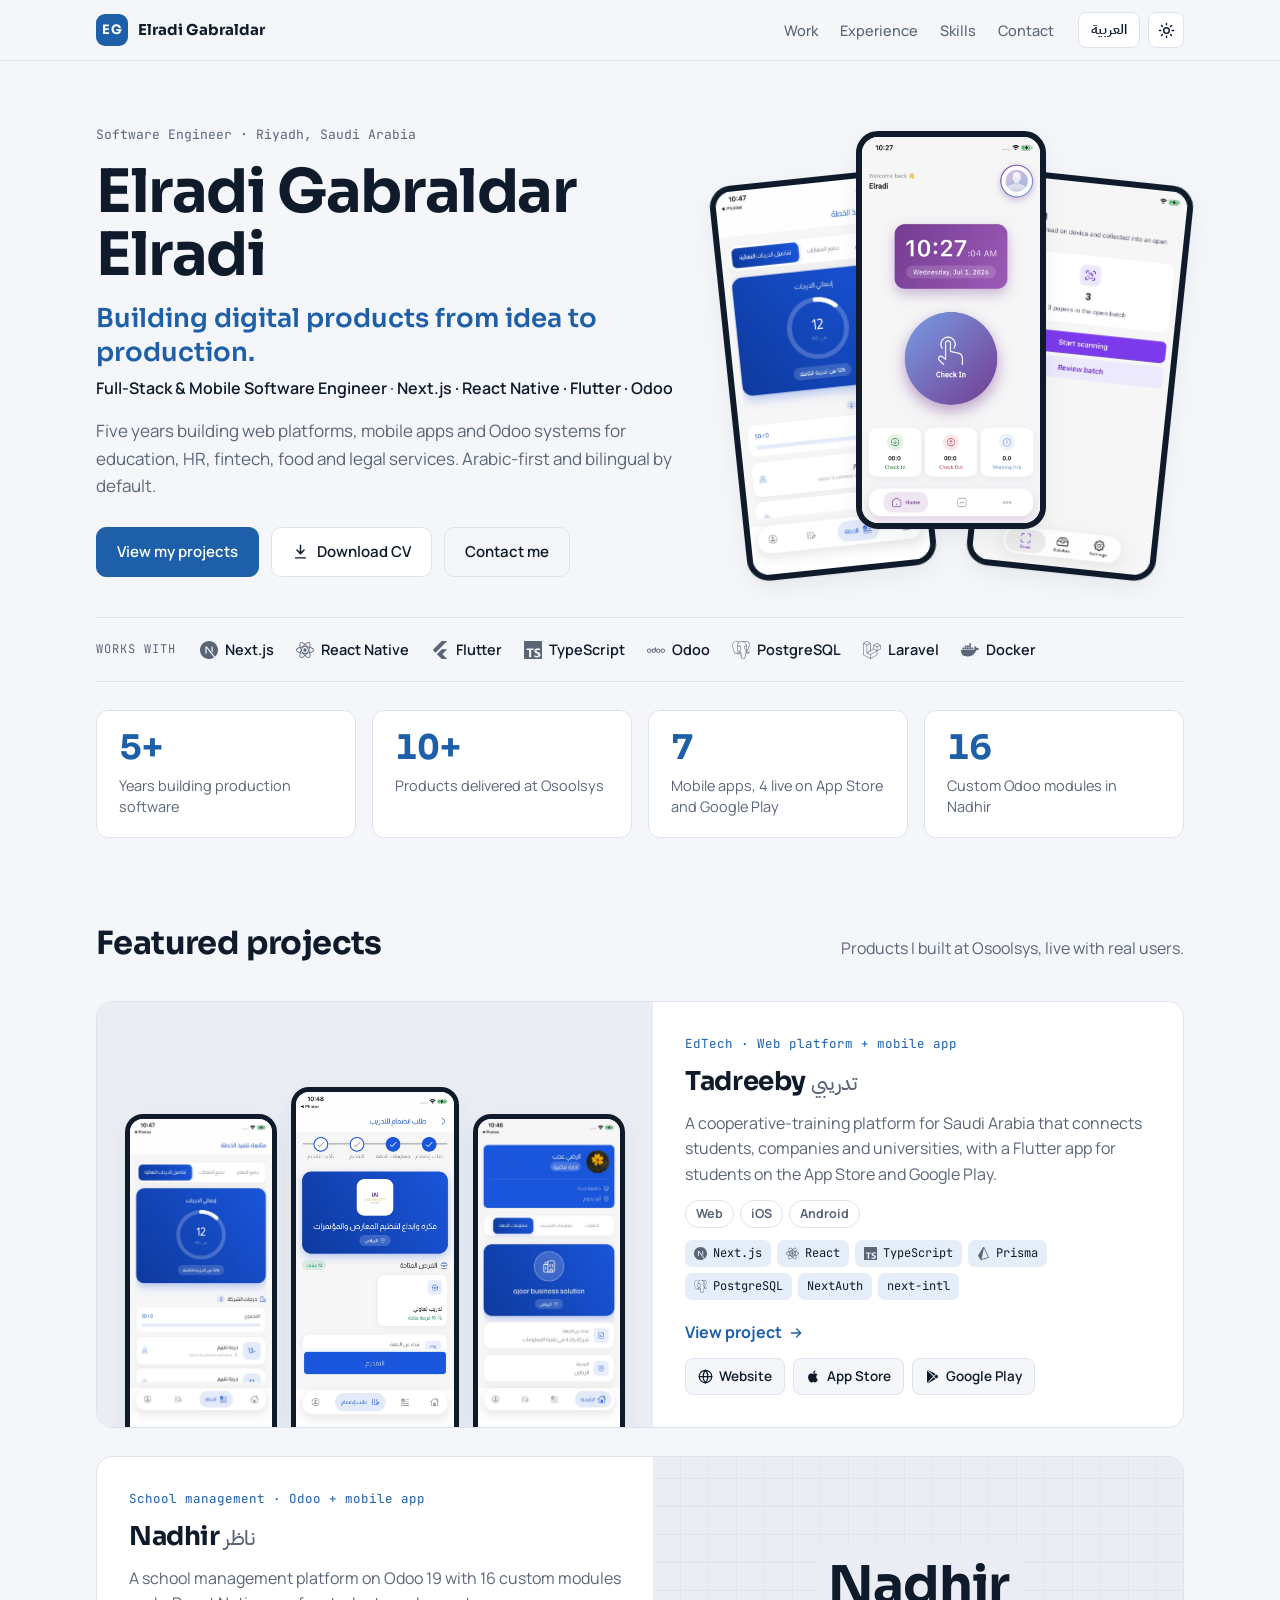
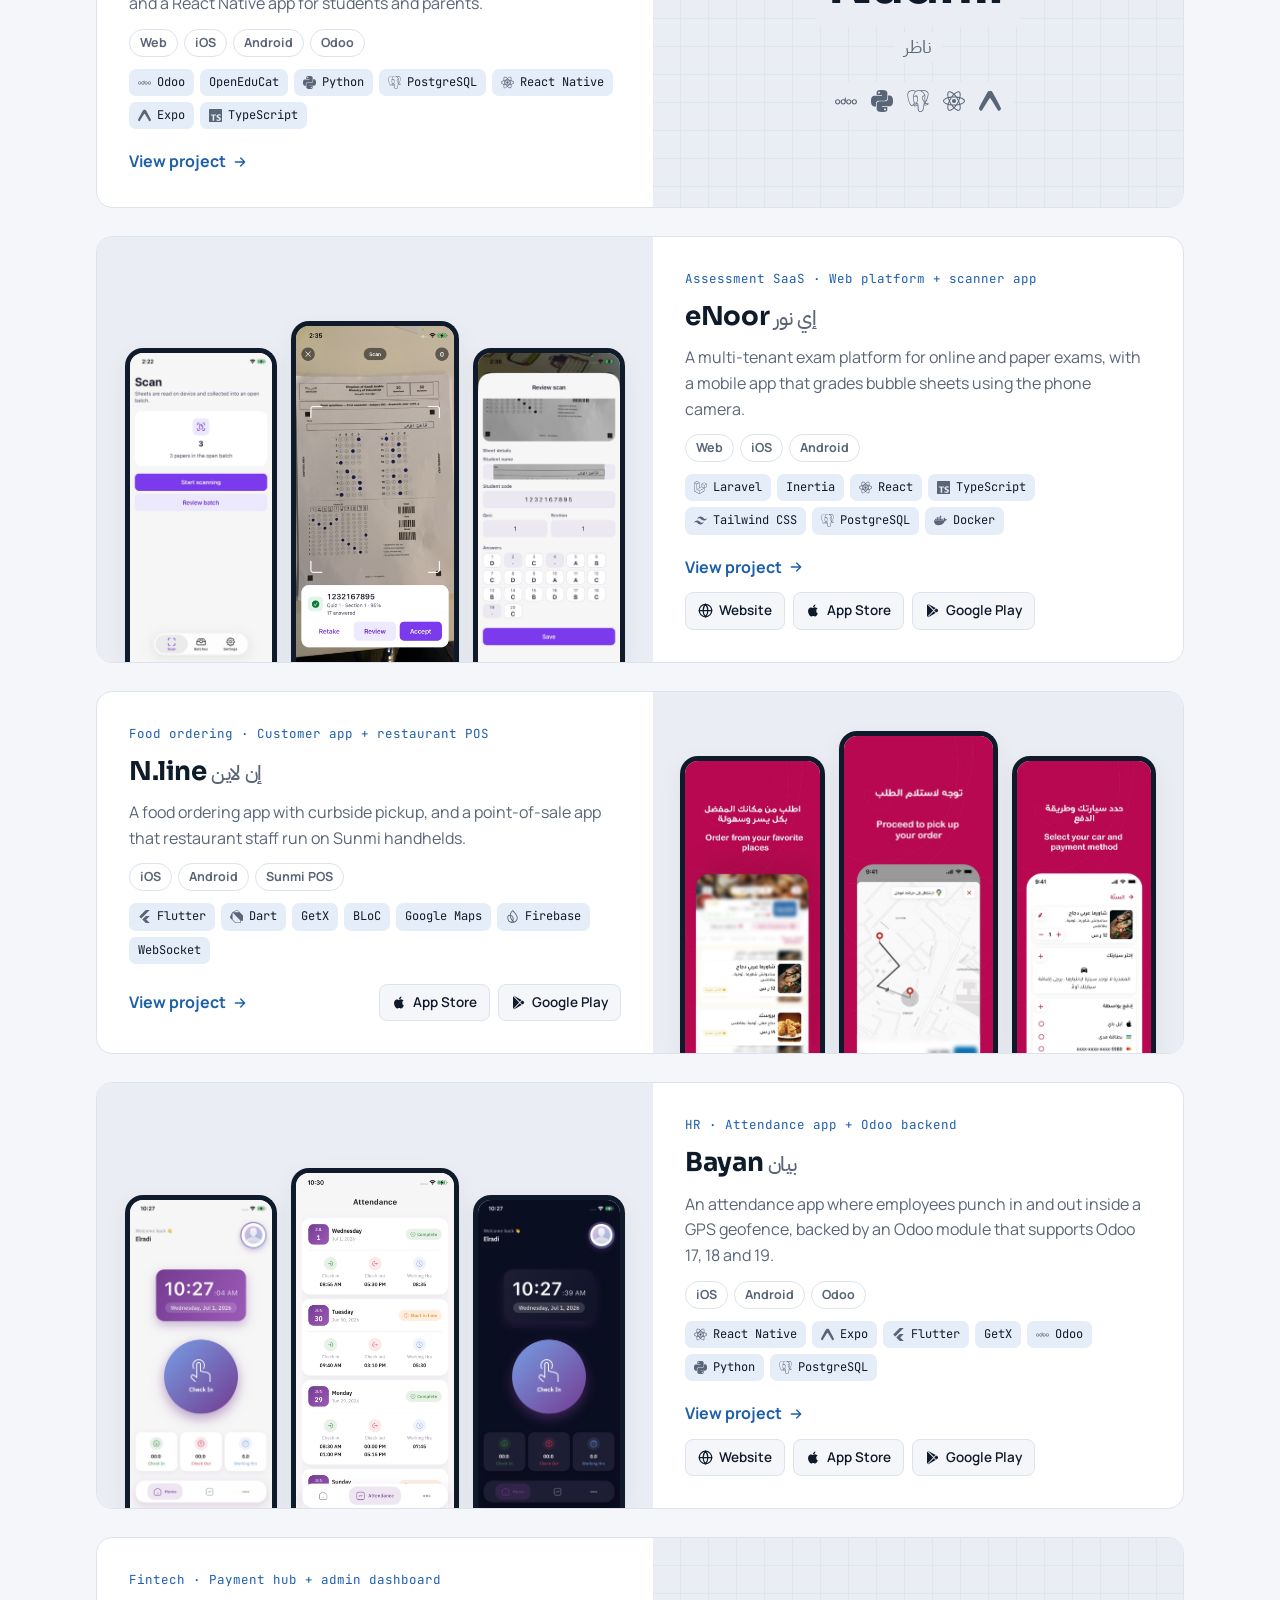
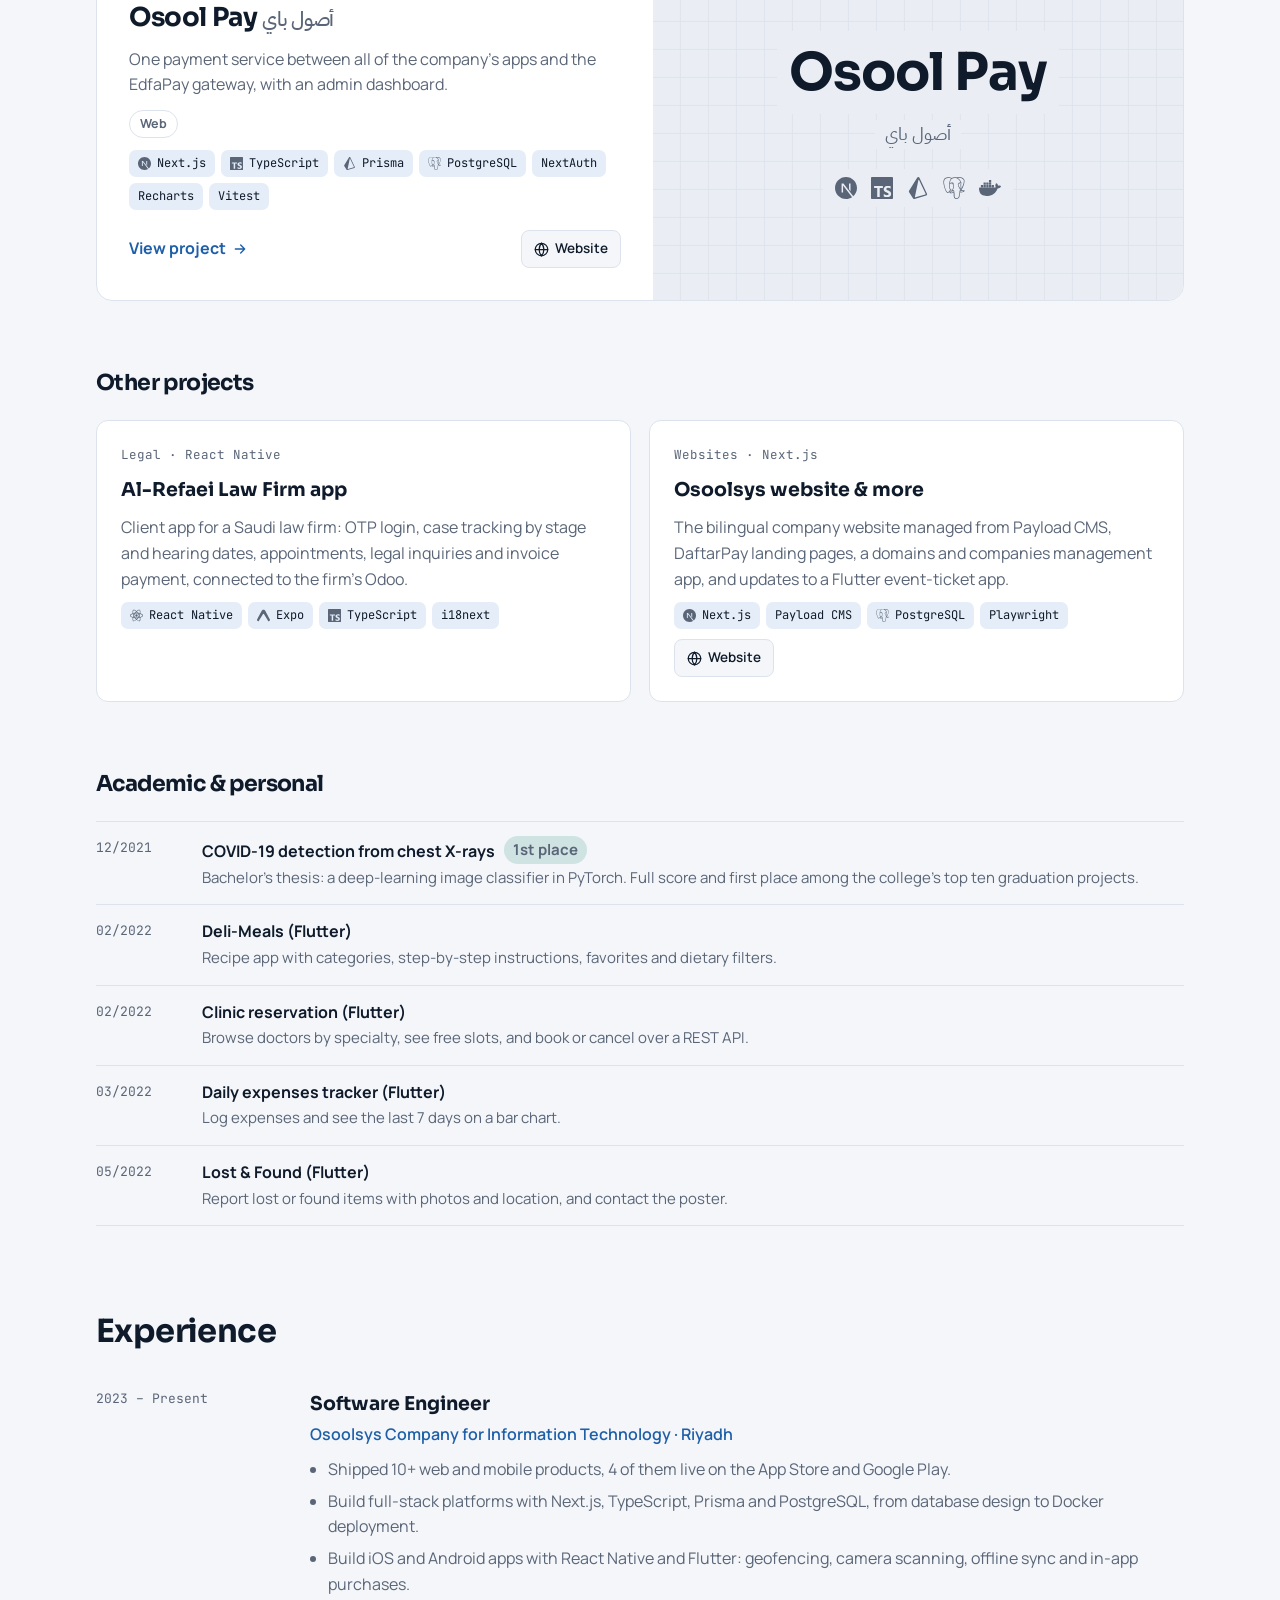
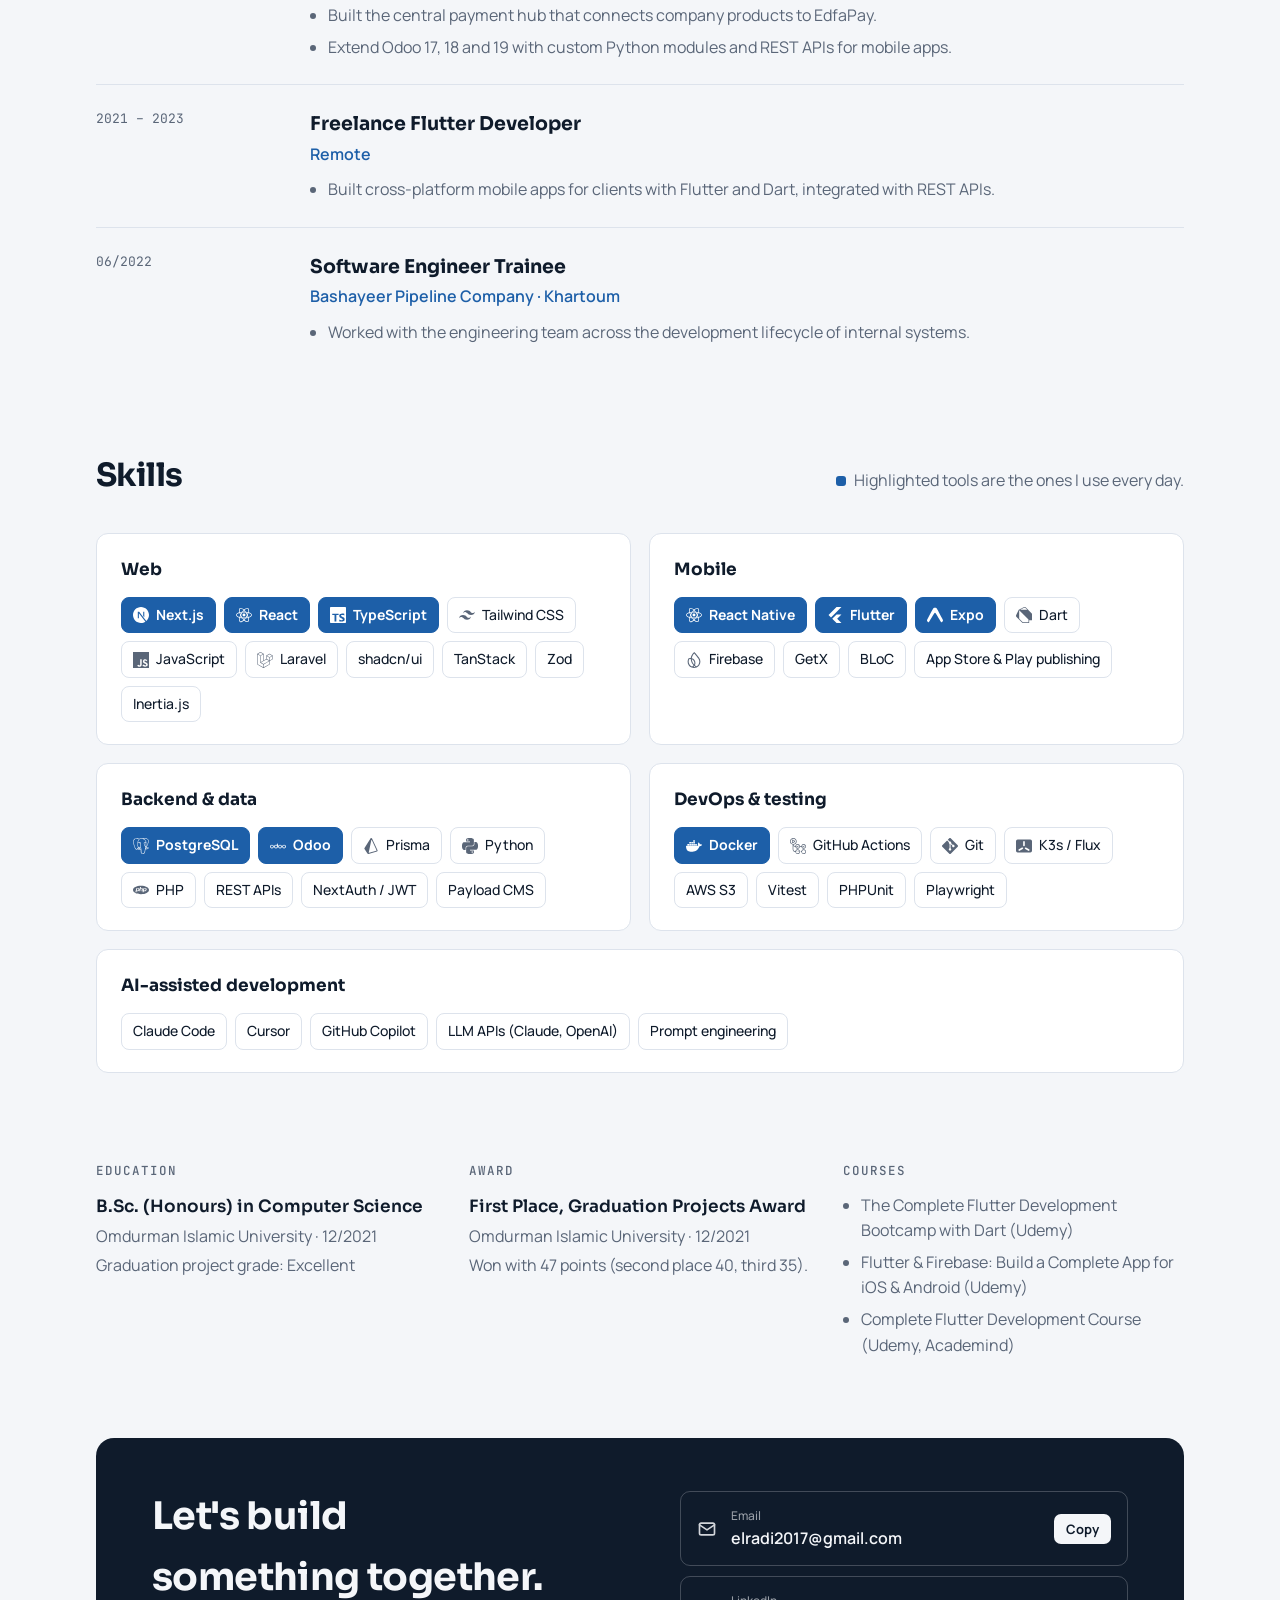
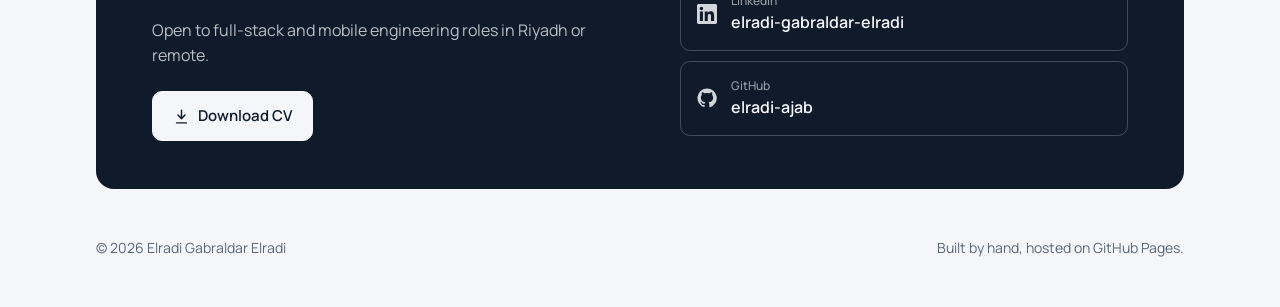
==== commit a4e67fc0: "Portfolio v2: Arabic version, project pages, screenshots, stats, skills with logos, theme toggle Co-" ====
--- a/index.html
+++ b/index.html
@@ -1,465 +1,200 @@
 <!doctype html>
-<html lang="en">
+<html lang="en" dir="ltr">
 <head>
 <meta charset="utf-8">
 <meta name="viewport" content="width=device-width, initial-scale=1, viewport-fit=cover">
-<style>:root{padding-top:env(safe-area-inset-top,0px);padding-bottom:env(safe-area-inset-bottom,0px)}body{margin:0}img{max-width:100%}[hidden]{display:none!important}</style>
+<meta name="theme-color" content="#0b121c">
 <title>Elradi Gabraldar Elradi</title>
-<meta name="claude:viewport-fit-sides" content="cover">
-<meta name="description" content="Elradi Gabraldar Elradi, Software Engineer in Riyadh. Full-stack (Next.js) and mobile (React Native, Flutter) developer building Arabic-first, bilingual products.">
+<meta name="description" content="Full-Stack &amp; Mobile Software Engineer · Building digital products from idea to production.">
+<link rel="alternate" hreflang="ar" href="ar/index.html">
 <link rel="preconnect" href="https://fonts.googleapis.com">
 <link rel="preconnect" href="https://fonts.gstatic.com" crossorigin>
-<link href="https://fonts.googleapis.com/css2?family=Sora:wght@500;600;700&family=Manrope:wght@400;500;600;700&family=JetBrains+Mono:wght@400;500&family=IBM+Plex+Sans+Arabic:wght@500;600&display=swap" rel="stylesheet">
-<style>
-  /* Layout: a calm engineer's spec sheet. Hero with a fact panel, then filterable project grid, timeline, skills, contact. */
-  :root {
-    --bg:#f4f6f9; --surface:#ffffff; --ink:#0f1b2b; --muted:#5a6678; --line:#dde3ec;
-    --accent:#1d5fa8; --accent-soft:#e7eef8; --accent-ink:#ffffff; --good:#0f7b6c;
-    --f-display:"Sora", "Segoe UI", system-ui, sans-serif;
-    --f-body:"Manrope", "Segoe UI", system-ui, sans-serif;
-    --f-mono:"JetBrains Mono", ui-monospace, Menlo, Consolas, monospace;
-    --f-ar:"IBM Plex Sans Arabic", "Geeza Pro", Tahoma, sans-serif;
-    --radius:10px; --wrap:1080px;
-  }
-  @media (prefers-color-scheme: dark) { :root:not([data-theme="light"]) {
-    --bg:#0b121c; --surface:#111a27; --ink:#e6ecf4; --muted:#98a4b6; --line:#223046;
-    --accent:#6ea8ee; --accent-soft:#15253a; --accent-ink:#0b121c; --good:#4cc3ae; color-scheme:dark; } }
-  :root[data-theme="dark"] {
-    --bg:#0b121c; --surface:#111a27; --ink:#e6ecf4; --muted:#98a4b6; --line:#223046;
-    --accent:#6ea8ee; --accent-soft:#15253a; --accent-ink:#0b121c; --good:#4cc3ae; color-scheme:dark; }
-
-  * { box-sizing:border-box; }
-  body { background:var(--bg); color:var(--ink); font-family:var(--f-body); font-size:16px; line-height:1.6; -webkit-font-smoothing:antialiased; }
-  a { color:var(--accent); text-decoration:none; }
-  a:hover { text-decoration:underline; }
-  :focus-visible { outline:2px solid var(--accent); outline-offset:3px; border-radius:4px; }
-  .wrap { max-width:var(--wrap); margin:0 auto; padding-left:max(16px, env(safe-area-inset-left, 0px)); padding-right:max(16px, env(safe-area-inset-right, 0px)); }
-
-  /* top bar */
-  body::before { content:""; position:fixed; inset:0 0 auto; height:env(safe-area-inset-top, 0px); z-index:10; background:var(--bg); }
-  .bar { position:sticky; top:env(safe-area-inset-top, 0px); z-index:5; background:color-mix(in srgb, var(--bg) 88%, transparent); backdrop-filter:blur(8px); border-bottom:1px solid var(--line); }
-  .bar .wrap { display:flex; align-items:center; justify-content:space-between; gap:16px; padding-block:12px; }
-  .mark { font-family:var(--f-display); font-weight:700; font-size:15px; color:var(--ink); display:flex; align-items:center; gap:10px; }
-  .mark span.mono { width:30px; height:30px; border-radius:8px; background:var(--accent); color:var(--accent-ink); display:grid; place-items:center; font-size:13px; letter-spacing:.5px; }
-  .nav { display:flex; gap:22px; font-size:14px; font-weight:500; }
-  .nav a { color:var(--muted); }
-  .nav a:hover { color:var(--ink); text-decoration:none; }
-  @media (max-width:640px) { .nav { display:none; } }
-
-  /* hero */
-  .hero { padding-block:64px 48px; display:grid; grid-template-columns:minmax(0,1.5fr) minmax(0,1fr); gap:48px; align-items:start; }
-  @media (max-width:860px) { .hero { grid-template-columns:1fr; gap:32px; padding-block:40px 32px; } }
-  .ar-name { font-family:var(--f-ar); font-weight:600; font-size:18px; color:var(--muted); margin:0 0 6px; }
-  h1 { font-family:var(--f-display); font-size:clamp(34px, 5.4vw, 54px); line-height:1.08; letter-spacing:-1.2px; margin:0; text-wrap:balance; }
-  .role { font-family:var(--f-display); font-weight:500; font-size:clamp(18px, 2.2vw, 22px); color:var(--accent); margin:14px 0 18px; }
-  .lede { color:var(--muted); font-size:17px; max-width:60ch; margin:0 0 28px; }
-  .actions { display:flex; flex-wrap:wrap; gap:12px; }
-  .btn { display:inline-flex; align-items:center; gap:8px; padding:11px 18px; border-radius:8px; font-weight:600; font-size:15px; border:1px solid var(--line); background:var(--surface); color:var(--ink); cursor:pointer; font-family:inherit; }
-  .btn:hover { text-decoration:none; border-color:var(--accent); }
-  .btn.primary { background:var(--accent); border-color:var(--accent); color:var(--accent-ink); }
-  .btn svg { width:16px; height:16px; }
-
-  .spec { background:var(--surface); border:1px solid var(--line); border-radius:var(--radius); padding:22px 24px; font-size:14px; }
-  .spec h2 { font-family:var(--f-mono); font-size:12px; font-weight:500; letter-spacing:1px; text-transform:uppercase; color:var(--muted); margin:0 0 14px; }
-  .spec dl { margin:0; display:grid; grid-template-columns:auto minmax(0,1fr); gap:10px 18px; }
-  .spec dt { color:var(--muted); font-family:var(--f-mono); font-size:12.5px; padding-top:2px; }
-  .spec dd { margin:0; font-weight:600; }
-  .status { display:inline-flex; align-items:center; gap:7px; }
-  .status::before { content:""; width:8px; height:8px; border-radius:50%; background:var(--good); box-shadow:0 0 0 3px color-mix(in srgb, var(--good) 22%, transparent); }
-
-  /* sections */
-  section { padding-block:56px; border-top:1px solid var(--line); }
-  .sec-head { display:flex; align-items:baseline; justify-content:space-between; flex-wrap:wrap; gap:12px 24px; margin-bottom:28px; }
-  .sec-head h2 { font-family:var(--f-display); font-size:28px; letter-spacing:-.5px; margin:0; }
-  .sec-head p { margin:0; color:var(--muted); max-width:52ch; }
-
-  /* filters */
-  .filters { display:flex; flex-wrap:wrap; gap:8px; margin-bottom:24px; }
-  .chip { font-family:var(--f-body); font-size:14px; font-weight:600; padding:7px 14px; border-radius:999px; border:1px solid var(--line); background:var(--surface); color:var(--muted); cursor:pointer; }
-  .chip[aria-pressed="true"] { background:var(--ink); border-color:var(--ink); color:var(--bg); }
-  .chip .n { font-family:var(--f-mono); font-weight:400; font-size:12px; opacity:.7; margin-left:4px; }
-
-  /* projects */
-  .grid { display:grid; grid-template-columns:repeat(2, minmax(0,1fr)); gap:18px; }
-  @media (max-width:760px) { .grid { grid-template-columns:1fr; } }
-  .card { background:var(--surface); border:1px solid var(--line); border-radius:var(--radius); padding:24px; display:flex; flex-direction:column; gap:12px; min-width:0; }
-  .card.feature { grid-column:1 / -1; }
-  .card .kind { font-family:var(--f-mono); font-size:12px; color:var(--accent); display:flex; gap:10px; flex-wrap:wrap; }
-  .card h3 { font-family:var(--f-display); font-size:20px; letter-spacing:-.2px; margin:0; line-height:1.3; }
-  .card h3 .ar { font-family:var(--f-ar); font-weight:500; color:var(--muted); font-size:17px; }
-  .card p { margin:0; color:var(--muted); }
-  .card ul { margin:0; padding-left:18px; color:var(--muted); display:grid; gap:6px; }
-  .feature-body { display:grid; grid-template-columns:minmax(0,1fr) minmax(0,1fr); gap:20px 32px; }
-  @media (max-width:760px) { .feature-body { grid-template-columns:1fr; } }
-  .stack { display:flex; flex-wrap:wrap; gap:6px; margin-top:auto; padding-top:6px; }
-  .stack span { font-family:var(--f-mono); font-size:12px; padding:3px 8px; border-radius:6px; background:var(--accent-soft); color:var(--ink); }
-
-  .earlier { margin-top:40px; }
-  .earlier h3 { font-family:var(--f-display); font-size:18px; margin:0 0 14px; }
-  .rows { display:grid; gap:0; border-top:1px solid var(--line); }
-  .row { display:grid; grid-template-columns:90px minmax(0,1fr); gap:16px; padding-block:14px; border-bottom:1px solid var(--line); }
-  .row time { font-family:var(--f-mono); font-size:13px; color:var(--muted); padding-top:2px; font-variant-numeric:tabular-nums; }
-  .row b { display:block; }
-  .row span { color:var(--muted); font-size:15px; }
-  .badge { display:inline-block; font-family:var(--f-mono); font-size:11.5px; padding:2px 8px; border-radius:999px; background:color-mix(in srgb, var(--good) 16%, transparent); color:var(--good); margin-left:6px; vertical-align:2px; }
-
-  /* experience */
-  .timeline { display:grid; gap:0; }
-  .job { display:grid; grid-template-columns:200px minmax(0,1fr); gap:24px; padding-block:24px; border-bottom:1px solid var(--line); }
-  .job:first-child { padding-top:0; }
-  .job:last-child { border-bottom:0; }
-  @media (max-width:700px) { .job { grid-template-columns:1fr; gap:6px; } }
-  .job time { font-family:var(--f-mono); font-size:13px; color:var(--muted); font-variant-numeric:tabular-nums; }
-  .job h3 { margin:0; font-family:var(--f-display); font-size:19px; }
-  .job .org { color:var(--accent); font-weight:600; margin:2px 0 10px; }
-  .job ul { margin:0; padding-left:18px; color:var(--muted); display:grid; gap:6px; }
-
-  /* skills */
-  .skills { display:grid; grid-template-columns:repeat(3, minmax(0,1fr)); gap:18px; }
-  @media (max-width:900px) { .skills { grid-template-columns:repeat(2, minmax(0,1fr)); } }
-  @media (max-width:560px) { .skills { grid-template-columns:1fr; } }
-  .skill { padding:20px 22px; border:1px solid var(--line); border-radius:var(--radius); background:var(--surface); min-width:0; }
-  .skill h3 { margin:0 0 10px; font-family:var(--f-mono); font-size:12.5px; font-weight:500; letter-spacing:1px; text-transform:uppercase; color:var(--muted); }
-  .skill p { margin:0; font-weight:500; }
-
-  /* education etc */
-  .facts { display:grid; grid-template-columns:repeat(3, minmax(0,1fr)); gap:32px; }
-  @media (max-width:860px) { .facts { grid-template-columns:1fr; gap:28px; } }
-  .facts h3 { font-family:var(--f-mono); font-size:12.5px; font-weight:500; letter-spacing:1px; text-transform:uppercase; color:var(--muted); margin:0 0 12px; }
-  .facts b { display:block; font-family:var(--f-display); font-weight:600; font-size:17px; }
-  .facts p { margin:4px 0 0; color:var(--muted); }
-  .facts ul { margin:0; padding-left:18px; color:var(--muted); display:grid; gap:6px; }
-
-  /* contact */
-  .contact { background:var(--ink); color:var(--bg); border-radius:14px; padding:44px clamp(22px, 5vw, 56px); display:grid; grid-template-columns:minmax(0,1.2fr) minmax(0,1fr); gap:32px; align-items:center; }
-  @media (max-width:820px) { .contact { grid-template-columns:1fr; } }
-  .contact h2 { font-family:var(--f-display); font-size:clamp(26px, 3.6vw, 34px); letter-spacing:-.6px; margin:0 0 10px; text-wrap:balance; }
-  .contact p { margin:0; opacity:.75; }
-  .contact-list { display:grid; gap:10px; }
-  .contact-item { display:flex; align-items:center; justify-content:space-between; gap:12px; padding:12px 16px; border-radius:8px; border:1px solid color-mix(in srgb, var(--bg) 22%, transparent); min-width:0; }
-  .contact-item .lbl { font-family:var(--f-mono); font-size:11.5px; letter-spacing:1px; text-transform:uppercase; opacity:.6; display:block; }
-  .contact-item a, .contact-item .val { color:var(--bg); font-weight:600; overflow-wrap:anywhere; user-select:all; }
-  .copy { flex:none; font-family:inherit; font-size:13px; font-weight:600; padding:6px 12px; border-radius:6px; border:0; background:var(--bg); color:var(--ink); cursor:pointer; }
-
-  footer { padding-block:32px 48px; color:var(--muted); font-size:14px; display:flex; justify-content:space-between; flex-wrap:wrap; gap:12px; }
-  @media (prefers-reduced-motion: no-preference) { .card, .btn, .chip { transition:border-color .15s, background .15s, color .15s; } }
-  /* project links (filled from links.json) */
-  .links { display:flex; flex-wrap:wrap; gap:8px; }
-  .links:empty { display:none; }
-  .links a { display:inline-flex; align-items:center; gap:6px; font-size:13.5px; font-weight:600; padding:6px 12px; border-radius:8px; border:1px solid var(--line); color:var(--ink); background:var(--bg); }
-  .links a:hover { border-color:var(--accent); color:var(--accent); text-decoration:none; }
-  .links svg { width:15px; height:15px; flex:none; }
-</style>
+<link rel="stylesheet" href="https://fonts.googleapis.com/css2?family=Sora:wght@500;600;700&family=Manrope:wght@400;500;600;700&family=JetBrains+Mono:wght@400;500&family=IBM+Plex+Sans+Arabic:wght@400;500;600;700&display=swap">
+<link rel="stylesheet" href="assets/style.css">
+<script>(function(){try{var m=localStorage.getItem('theme');if(m==='dark'||m==='light')document.documentElement.setAttribute('data-theme',m);}catch(e){}})();</script>
+<script>window.BASE="";window.I18N={"link_website": "Website", "link_appStore": "App Store", "link_googlePlay": "Google Play", "link_github": "Code", "link_demo": "Demo", "copy": "Copy", "copied": "Copied"};</script>
 </head>
 <body>
-
 <header class="bar">
+  <div class="wrap bar-in">
+    <a class="mark" href="index.html"><span class="mono">EG</span><span>Elradi Gabraldar</span></a>
+    <nav class="nav" aria-label="Sections"><a href="index.html#work">Work</a><a href="index.html#experience">Experience</a><a href="index.html#skills">Skills</a><a href="index.html#contact">Contact</a></nav>
+    <div class="tools">
+      <a class="lang" href="ar/index.html" hreflang="ar" lang="ar">العربية</a>
+      <button class="theme" id="theme-toggle" type="button" aria-label="Switch light or dark theme" title="Switch light or dark theme"><svg viewBox="0 0 24 24" fill="none" stroke="currentColor" stroke-width="2" stroke-linecap="round" aria-hidden="true"><circle cx="12" cy="12" r="4"/><path d="M12 2v2M12 20v2M4.9 4.9l1.4 1.4M17.7 17.7l1.4 1.4M2 12h2M20 12h2M4.9 19.1l1.4-1.4M17.7 6.3l1.4-1.4"/></svg><svg viewBox="0 0 24 24" fill="none" stroke="currentColor" stroke-width="2" stroke-linecap="round" stroke-linejoin="round" aria-hidden="true"><path d="M21 12.8A9 9 0 1 1 11.2 3a7 7 0 0 0 9.8 9.8z"/></svg></button>
+    </div>
+  </div>
+</header>
+<main id="top">
+<section class="hero wrap">
+  <div class="hero-text">
+    <p class="eyebrow">Software Engineer · Riyadh, Saudi Arabia</p>
+    <h1>Elradi Gabraldar Elradi</h1>
+    <p class="tagline">Building digital products from idea to production.</p>
+    <p class="subline">Full-Stack &amp; Mobile Software Engineer <span class="dot">·</span> <span dir="ltr">Next.js · React Native · Flutter · Odoo</span></p>
+    <p class="lede">Five years building web platforms, mobile apps and Odoo systems for education, HR, fintech, food and legal services. Arabic-first and bilingual by default.</p>
+    <div class="actions">
+      <a class="btn primary" href="#work">View my projects</a>
+      <a class="btn" href="Elradi_Gabraldar_CV.pdf" download><svg viewBox="0 0 24 24" fill="none" stroke="currentColor" stroke-width="2" stroke-linecap="round" stroke-linejoin="round" aria-hidden="true"><path d="M12 3v12M7 10l5 5 5-5M5 21h14"/></svg>Download CV</a>
+      <a class="btn ghost" href="#contact">Contact me</a>
+    </div>
+  </div>
+  <div class="hero-art" aria-hidden="true"><div class="phones"><img src="images/tadreeby/4.jpg" alt="" loading="eager" width="300" height="650"><img src="images/bayan/1.jpg" alt="" loading="eager" width="300" height="650"><img src="images/enoor/1.jpg" alt="" loading="eager" width="300" height="650"></div></div>
+</section>
+<div class="wrap">
+  <div class="techbar"><span class="tb-label">Works with</span><ul><li><svg class="ti" viewBox="0 0 24 24" aria-hidden="true"><path d="M18.665 21.978C16.758 23.255 14.465 24 12 24 5.377 24 0 18.623 0 12S5.377 0 12 0s12 5.377 12 12c0 3.583-1.574 6.801-4.067 9.001L9.219 7.2H7.2v9.596h1.615V9.251l9.85 12.727Zm-3.332-8.533 1.6 2.061V7.2h-1.6v6.245Z"/></svg><span>Next.js</span></li><li><svg class="ti" viewBox="0 0 24 24" aria-hidden="true"><path d="M14.23 12.004a2.236 2.236 0 0 1-2.235 2.236 2.236 2.236 0 0 1-2.236-2.236 2.236 2.236 0 0 1 2.235-2.236 2.236 2.236 0 0 1 2.236 2.236zm2.648-10.69c-1.346 0-3.107.96-4.888 2.622-1.78-1.653-3.542-2.602-4.887-2.602-.41 0-.783.093-1.106.278-1.375.793-1.683 3.264-.973 6.365C1.98 8.917 0 10.42 0 12.004c0 1.59 1.99 3.097 5.043 4.03-.704 3.113-.39 5.588.988 6.38.32.187.69.275 1.102.275 1.345 0 3.107-.96 4.888-2.624 1.78 1.654 3.542 2.603 4.887 2.603.41 0 .783-.09 1.106-.275 1.374-.792 1.683-3.263.973-6.365C22.02 15.096 24 13.59 24 12.004c0-1.59-1.99-3.097-5.043-4.032.704-3.11.39-5.587-.988-6.38-.318-.184-.688-.277-1.092-.278zm-.005 1.09v.006c.225 0 .406.044.558.127.666.382.955 1.835.73 3.704-.054.46-.142.945-.25 1.44-.96-.236-2.006-.417-3.107-.534-.66-.905-1.345-1.727-2.035-2.447 1.592-1.48 3.087-2.292 4.105-2.295zm-9.77.02c1.012 0 2.514.808 4.11 2.28-.686.72-1.37 1.537-2.02 2.442-1.107.117-2.154.298-3.113.538-.112-.49-.195-.964-.254-1.42-.23-1.868.054-3.32.714-3.707.19-.09.4-.127.563-.132zm4.882 3.05c.455.468.91.992 1.36 1.564-.44-.02-.89-.034-1.345-.034-.46 0-.915.01-1.36.034.44-.572.895-1.096 1.345-1.565zM12 8.1c.74 0 1.477.034 2.202.093.406.582.802 1.203 1.183 1.86.372.64.71 1.29 1.018 1.946-.308.655-.646 1.31-1.013 1.95-.38.66-.773 1.288-1.18 1.87-.728.063-1.466.098-2.21.098-.74 0-1.477-.035-2.202-.093-.406-.582-.802-1.204-1.183-1.86-.372-.64-.71-1.29-1.018-1.946.303-.657.646-1.313 1.013-1.954.38-.66.773-1.286 1.18-1.868.728-.064 1.466-.098 2.21-.098zm-3.635.254c-.24.377-.48.763-.704 1.16-.225.39-.435.782-.635 1.174-.265-.656-.49-1.31-.676-1.947.64-.15 1.315-.283 2.015-.386zm7.26 0c.695.103 1.365.23 2.006.387-.18.632-.405 1.282-.66 1.933-.2-.39-.41-.783-.64-1.174-.225-.392-.465-.774-.705-1.146zm3.063.675c.484.15.944.317 1.375.498 1.732.74 2.852 1.708 2.852 2.476-.005.768-1.125 1.74-2.857 2.475-.42.18-.88.342-1.355.493-.28-.958-.646-1.956-1.1-2.98.45-1.017.81-2.01 1.085-2.964zm-13.395.004c.278.96.645 1.957 1.1 2.98-.45 1.017-.812 2.01-1.086 2.964-.484-.15-.944-.318-1.37-.5-1.732-.737-2.852-1.706-2.852-2.474 0-.768 1.12-1.742 2.852-2.476.42-.18.88-.342 1.356-.494zm11.678 4.28c.265.657.49 1.312.676 1.948-.64.157-1.316.29-2.016.39.24-.375.48-.762.705-1.158.225-.39.435-.788.636-1.18zm-9.945.02c.2.392.41.783.64 1.175.23.39.465.772.705 1.143-.695-.102-1.365-.23-2.006-.386.18-.63.406-1.282.66-1.933zM17.92 16.32c.112.493.2.968.254 1.423.23 1.868-.054 3.32-.714 3.708-.147.09-.338.128-.563.128-1.012 0-2.514-.807-4.11-2.28.686-.72 1.37-1.536 2.02-2.44 1.107-.118 2.154-.3 3.113-.54zm-11.83.01c.96.234 2.006.415 3.107.532.66.905 1.345 1.727 2.035 2.446-1.595 1.483-3.092 2.295-4.11 2.295-.22-.005-.406-.05-.553-.132-.666-.38-.955-1.834-.73-3.703.054-.46.142-.944.25-1.438zm4.56.64c.44.02.89.034 1.345.034.46 0 .915-.01 1.36-.034-.44.572-.895 1.095-1.345 1.565-.455-.47-.91-.993-1.36-1.565z"/></svg><span>React Native</span></li><li><svg class="ti" viewBox="0 0 24 24" aria-hidden="true"><path d="M14.314 0L2.3 12 6 15.7 21.684.013h-7.357zm.014 11.072L7.857 17.53l6.47 6.47H21.7l-6.46-6.468 6.46-6.46h-7.37z"/></svg><span>Flutter</span></li><li><svg class="ti" viewBox="0 0 24 24" aria-hidden="true"><path d="M1.125 0C.502 0 0 .502 0 1.125v21.75C0 23.498.502 24 1.125 24h21.75c.623 0 1.125-.502 1.125-1.125V1.125C24 .502 23.498 0 22.875 0zm17.363 9.75c.612 0 1.154.037 1.627.111a6.38 6.38 0 0 1 1.306.34v2.458a3.95 3.95 0 0 0-.643-.361 5.093 5.093 0 0 0-.717-.26 5.453 5.453 0 0 0-1.426-.2c-.3 0-.573.028-.819.086a2.1 2.1 0 0 0-.623.242c-.17.104-.3.229-.393.374a.888.888 0 0 0-.14.49c0 .196.053.373.156.529.104.156.252.304.443.444s.423.276.696.41c.273.135.582.274.926.416.47.197.892.407 1.266.628.374.222.695.473.963.753.268.279.472.598.614.957.142.359.214.776.214 1.253 0 .657-.125 1.21-.373 1.656a3.033 3.033 0 0 1-1.012 1.085 4.38 4.38 0 0 1-1.487.596c-.566.12-1.163.18-1.79.18a9.916 9.916 0 0 1-1.84-.164 5.544 5.544 0 0 1-1.512-.493v-2.63a5.033 5.033 0 0 0 3.237 1.2c.333 0 .624-.03.872-.09.249-.06.456-.144.623-.25.166-.108.29-.234.373-.38a1.023 1.023 0 0 0-.074-1.089 2.12 2.12 0 0 0-.537-.5 5.597 5.597 0 0 0-.807-.444 27.72 27.72 0 0 0-1.007-.436c-.918-.383-1.602-.852-2.053-1.405-.45-.553-.676-1.222-.676-2.005 0-.614.123-1.141.369-1.582.246-.441.58-.804 1.004-1.089a4.494 4.494 0 0 1 1.47-.629 7.536 7.536 0 0 1 1.77-.201zm-15.113.188h9.563v2.166H9.506v9.646H6.789v-9.646H3.375z"/></svg><span>TypeScript</span></li><li><svg class="ti" viewBox="0 0 24 24" aria-hidden="true"><path d="M21.1002 15.7957c-1.6015 0-2.8997-1.2983-2.8997-2.8998s1.2983-2.8997 2.8997-2.8997c1.6015 0 2.8998 1.2982 2.8998 2.8997 0 1.5999-1.2979 2.8998-2.8998 2.8998zm0-1.2c.9388.0006 1.7003-.7601 1.7008-1.6989.0004-.9388-.7602-1.7003-1.699-1.7007h-.0018c-.9388.0004-1.6994.7619-1.699 1.7007.0005.9381.761 1.6985 1.699 1.699zm-6.0655 1.2c-1.6014 0-2.8997-1.2983-2.8997-2.8998s1.2983-2.8997 2.8997-2.8997c1.6015 0 2.8998 1.2982 2.8998 2.8997 0 1.5999-1.2999 2.8998-2.8998 2.8998zm0-1.2c.9389.0006 1.7003-.7601 1.7008-1.6989.0005-.9388-.7602-1.7003-1.699-1.7007h-.0018c-.9388.0004-1.6994.7619-1.699 1.7007.0005.9381.761 1.6985 1.699 1.699zM11.865 12.858c0 1.6199-1.2979 2.9378-2.8977 2.9378s-2.8998-1.314-2.8998-2.9358 1.1799-2.8597 2.8998-2.8597c.6359 0 1.2239.134 1.6998.484v-1.68a.6.6 0 0 1 1.2 0v4.0537h-.002zm-2.8977 1.7399c.9388.0005 1.7002-.7602 1.7007-1.699.0005-.9388-.7602-1.7003-1.699-1.7007h-.0017c-.9389.0004-1.6995.7619-1.699 1.7007.0004.9381.7608 1.6985 1.699 1.699zm-6.0675 1.1979C1.2983 15.7957 0 14.4974 0 12.8959s1.2983-2.8997 2.8998-2.8997 2.8997 1.2982 2.8997 2.8997c0 1.5999-1.2999 2.8998-2.8997 2.8998zm0-1.2c.9388.0006 1.7002-.7601 1.7007-1.699.0005-.9387-.7602-1.7002-1.699-1.7006h-.0017c-.9388.0004-1.6995.7619-1.699 1.7007.0004.9381.7608 1.6985 1.699 1.699z"/></svg><span>Odoo</span></li><li><svg class="ti" viewBox="0 0 24 24" aria-hidden="true"><path d="M23.5594 14.7228a.5269.5269 0 0 0-.0563-.1191c-.139-.2632-.4768-.3418-1.0074-.2321-1.6533.3411-2.2935.1312-2.5256-.0191 1.342-2.0482 2.445-4.522 3.0411-6.8297.2714-1.0507.7982-3.5237.1222-4.7316a1.5641 1.5641 0 0 0-.1509-.235C21.6931.9086 19.8007.0248 17.5099.0005c-1.4947-.0158-2.7705.3461-3.1161.4794a9.449 9.449 0 0 0-.5159-.0816 8.044 8.044 0 0 0-1.3114-.1278c-1.1822-.0184-2.2038.2642-3.0498.8406-.8573-.3211-4.7888-1.645-7.2219.0788C.9359 2.1526.3086 3.8733.4302 6.3043c.0409.818.5069 3.334 1.2423 5.7436.4598 1.5065.9387 2.7019 1.4334 3.582.553.9942 1.1259 1.5933 1.7143 1.7895.4474.1491 1.1327.1441 1.8581-.7279.8012-.9635 1.5903-1.8258 1.9446-2.2069.4351.2355.9064.3625 1.39.3772a.0569.0569 0 0 0 .0004.0041 11.0312 11.0312 0 0 0-.2472.3054c-.3389.4302-.4094.5197-1.5002.7443-.3102.064-1.1344.2339-1.1464.8115-.0025.1224.0329.2309.0919.3268.2269.4231.9216.6097 1.015.6331 1.3345.3335 2.5044.092 3.3714-.6787-.017 2.231.0775 4.4174.3454 5.0874.2212.5529.7618 1.9045 2.4692 1.9043.2505 0 .5263-.0291.8296-.0941 1.7819-.3821 2.5557-1.1696 2.855-2.9059.1503-.8707.4016-2.8753.5388-4.1012.0169-.0703.0357-.1207.057-.1362.0007-.0005.0697-.0471.4272.0307a.3673.3673 0 0 0 .0443.0068l.2539.0223.0149.001c.8468.0384 1.9114-.1426 2.5312-.4308.6438-.2988 1.8057-1.0323 1.5951-1.6698zM2.371 11.8765c-.7435-2.4358-1.1779-4.8851-1.2123-5.5719-.1086-2.1714.4171-3.6829 1.5623-4.4927 1.8367-1.2986 4.8398-.5408 6.108-.13-.0032.0032-.0066.0061-.0098.0094-2.0238 2.044-1.9758 5.536-1.9708 5.7495-.0002.0823.0066.1989.0162.3593.0348.5873.0996 1.6804-.0735 2.9184-.1609 1.1504.1937 2.2764.9728 3.0892.0806.0841.1648.1631.2518.2374-.3468.3714-1.1004 1.1926-1.9025 2.1576-.5677.6825-.9597.5517-1.0886.5087-.3919-.1307-.813-.5871-1.2381-1.3223-.4796-.839-.9635-2.0317-1.4155-3.5126zm6.0072 5.0871c-.1711-.0428-.3271-.1132-.4322-.1772.0889-.0394.2374-.0902.4833-.1409 1.2833-.2641 1.4815-.4506 1.9143-1.0002.0992-.126.2116-.2687.3673-.4426a.3549.3549 0 0 0 .0737-.1298c.1708-.1513.2724-.1099.4369-.0417.156.0646.3078.26.3695.4752.0291.1016.0619.2945-.0452.4444-.9043 1.2658-2.2216 1.2494-3.1676 1.0128zm2.094-3.988-.0525.141c-.133.3566-.2567.6881-.3334 1.003-.6674-.0021-1.3168-.2872-1.8105-.8024-.6279-.6551-.9131-1.5664-.7825-2.5004.1828-1.3079.1153-2.4468.079-3.0586-.005-.0857-.0095-.1607-.0122-.2199.2957-.2621 1.6659-.9962 2.6429-.7724.4459.1022.7176.4057.8305.928.5846 2.7038.0774 3.8307-.3302 4.7363-.084.1866-.1633.3629-.2311.5454zm7.3637 4.5725c-.0169.1768-.0358.376-.0618.5959l-.146.4383a.3547.3547 0 0 0-.0182.1077c-.0059.4747-.054.6489-.115.8693-.0634.2292-.1353.4891-.1794 1.0575-.11 1.4143-.8782 2.2267-2.4172 2.5565-1.5155.3251-1.7843-.4968-2.0212-1.2217a6.5824 6.5824 0 0 0-.0769-.2266c-.2154-.5858-.1911-1.4119-.1574-2.5551.0165-.5612-.0249-1.9013-.3302-2.6462.0044-.2932.0106-.5909.019-.8918a.3529.3529 0 0 0-.0153-.1126 1.4927 1.4927 0 0 0-.0439-.208c-.1226-.4283-.4213-.7866-.7797-.9351-.1424-.059-.4038-.1672-.7178-.0869.067-.276.1831-.5875.309-.9249l.0529-.142c.0595-.16.134-.3257.213-.5012.4265-.9476 1.0106-2.2453.3766-5.1772-.2374-1.0981-1.0304-1.6343-2.2324-1.5098-.7207.0746-1.3799.3654-1.7088.5321a5.6716 5.6716 0 0 0-.1958.1041c.0918-1.1064.4386-3.1741 1.7357-4.4823a4.0306 4.0306 0 0 1 .3033-.276.3532.3532 0 0 0 .1447-.0644c.7524-.5706 1.6945-.8506 2.802-.8325.4091.0067.8017.0339 1.1742.081 1.939.3544 3.2439 1.4468 4.0359 2.3827.8143.9623 1.2552 1.9315 1.4312 2.4543-1.3232-.1346-2.2234.1268-2.6797.779-.9926 1.4189.543 4.1729 1.2811 5.4964.1353.2426.2522.4522.2889.5413.2403.5825.5515.9713.7787 1.2552.0696.087.1372.1714.1885.245-.4008.1155-1.1208.3825-1.0552 1.717-.0123.1563-.0423.4469-.0834.8148-.0461.2077-.0702.4603-.0994.7662zm.8905-1.6211c-.0405-.8316.2691-.9185.5967-1.0105a2.8566 2.8566 0 0 0 .135-.0406 1.202 1.202 0 0 0 .1342.103c.5703.3765 1.5823.4213 3.0068.1344-.2016.1769-.5189.3994-.9533.6011-.4098.1903-1.0957.333-1.7473.3636-.7197.0336-1.0859-.0807-1.1721-.151zm.5695-9.2712c-.0059.3508-.0542.6692-.1054 1.0017-.055.3576-.112.7274-.1264 1.1762-.0142.4368.0404.8909.0932 1.3301.1066.887.216 1.8003-.2075 2.7014a3.5272 3.5272 0 0 1-.1876-.3856c-.0527-.1276-.1669-.3326-.3251-.6162-.6156-1.1041-2.0574-3.6896-1.3193-4.7446.3795-.5427 1.3408-.5661 2.1781-.463zm.2284 7.0137a12.3762 12.3762 0 0 0-.0853-.1074l-.0355-.0444c.7262-1.1995.5842-2.3862.4578-3.4385-.0519-.4318-.1009-.8396-.0885-1.2226.0129-.4061.0666-.7543.1185-1.0911.0639-.415.1288-.8443.1109-1.3505.0134-.0531.0188-.1158.0118-.1902-.0457-.4855-.5999-1.938-1.7294-3.253-.6076-.7073-1.4896-1.4972-2.6889-2.0395.5251-.1066 1.2328-.2035 2.0244-.1859 2.0515.0456 3.6746.8135 4.8242 2.2824a.908.908 0 0 1 .0667.1002c.7231 1.3556-.2762 6.2751-2.9867 10.5405zm-8.8166-6.1162c-.025.1794-.3089.4225-.6211.4225a.5821.5821 0 0 1-.0809-.0056c-.1873-.026-.3765-.144-.5059-.3156-.0458-.0605-.1203-.178-.1055-.2844.0055-.0401.0261-.0985.0925-.1488.1182-.0894.3518-.1226.6096-.0867.3163.0441.6426.1938.6113.4186zm7.9305-.4114c.0111.0792-.049.201-.1531.3102-.0683.0717-.212.1961-.4079.2232a.5456.5456 0 0 1-.075.0052c-.2935 0-.5414-.2344-.5607-.3717-.024-.1765.2641-.3106.5611-.352.297-.0414.6111.0088.6356.1851z"/></svg><span>PostgreSQL</span></li><li><svg class="ti" viewBox="0 0 24 24" aria-hidden="true"><path d="M23.642 5.43a.364.364 0 01.014.1v5.149c0 .135-.073.26-.189.326l-4.323 2.49v4.934a.378.378 0 01-.188.326L9.93 23.949a.316.316 0 01-.066.027c-.008.002-.016.008-.024.01a.348.348 0 01-.192 0c-.011-.002-.02-.008-.03-.012-.02-.008-.042-.014-.062-.025L.533 18.755a.376.376 0 01-.189-.326V2.974c0-.033.005-.066.014-.098.003-.012.01-.02.014-.032a.369.369 0 01.023-.058c.004-.013.015-.022.023-.033l.033-.045c.012-.01.025-.018.037-.027.014-.012.027-.024.041-.034H.53L5.043.05a.375.375 0 01.375 0L9.93 2.647h.002c.015.01.027.021.04.033l.038.027c.013.014.02.03.033.045.008.011.02.021.025.033.01.02.017.038.024.058.003.011.01.021.013.032.01.031.014.064.014.098v9.652l3.76-2.164V5.527c0-.033.004-.066.013-.098.003-.01.01-.02.013-.032a.487.487 0 01.024-.059c.007-.012.018-.02.025-.033.012-.015.021-.03.033-.043.012-.012.025-.02.037-.028.014-.01.026-.023.041-.032h.001l4.513-2.598a.375.375 0 01.375 0l4.513 2.598c.016.01.027.021.042.031.012.01.025.018.036.028.013.014.022.03.034.044.008.012.019.021.024.033.011.02.018.04.024.06.006.01.012.021.015.032zm-.74 5.032V6.179l-1.578.908-2.182 1.256v4.283zm-4.51 7.75v-4.287l-2.147 1.225-6.126 3.498v4.325zM1.093 3.624v14.588l8.273 4.761v-4.325l-4.322-2.445-.002-.003H5.04c-.014-.01-.025-.021-.04-.031-.011-.01-.024-.018-.035-.027l-.001-.002c-.013-.012-.021-.025-.031-.04-.01-.011-.021-.022-.028-.036h-.002c-.008-.014-.013-.031-.02-.047-.006-.016-.014-.027-.018-.043a.49.49 0 01-.008-.057c-.002-.014-.006-.027-.006-.041V5.789l-2.18-1.257zM5.23.81L1.47 2.974l3.76 2.164 3.758-2.164zm1.956 13.505l2.182-1.256V3.624l-1.58.91-2.182 1.255v9.435zm11.581-10.95l-3.76 2.163 3.76 2.163 3.759-2.164zm-.376 4.978L16.21 7.087 14.63 6.18v4.283l2.182 1.256 1.58.908zm-8.65 9.654l5.514-3.148 2.756-1.572-3.757-2.163-4.323 2.489-3.941 2.27z"/></svg><span>Laravel</span></li><li><svg class="ti" viewBox="0 0 24 24" aria-hidden="true"><path d="M13.983 11.078h2.119a.186.186 0 00.186-.185V9.006a.186.186 0 00-.186-.186h-2.119a.185.185 0 00-.185.185v1.888c0 .102.083.185.185.185m-2.954-5.43h2.118a.186.186 0 00.186-.186V3.574a.186.186 0 00-.186-.185h-2.118a.185.185 0 00-.185.185v1.888c0 .102.082.185.185.185m0 2.716h2.118a.187.187 0 00.186-.186V6.29a.186.186 0 00-.186-.185h-2.118a.185.185 0 00-.185.185v1.887c0 .102.082.185.185.186m-2.93 0h2.12a.186.186 0 00.184-.186V6.29a.185.185 0 00-.185-.185H8.1a.185.185 0 00-.185.185v1.887c0 .102.083.185.185.186m-2.964 0h2.119a.186.186 0 00.185-.186V6.29a.185.185 0 00-.185-.185H5.136a.186.186 0 00-.186.185v1.887c0 .102.084.185.186.186m5.893 2.715h2.118a.186.186 0 00.186-.185V9.006a.186.186 0 00-.186-.186h-2.118a.185.185 0 00-.185.185v1.888c0 .102.082.185.185.185m-2.93 0h2.12a.185.185 0 00.184-.185V9.006a.185.185 0 00-.184-.186h-2.12a.185.185 0 00-.184.185v1.888c0 .102.083.185.185.185m-2.964 0h2.119a.185.185 0 00.185-.185V9.006a.185.185 0 00-.184-.186h-2.12a.186.186 0 00-.186.186v1.887c0 .102.084.185.186.185m-2.92 0h2.12a.185.185 0 00.184-.185V9.006a.185.185 0 00-.184-.186h-2.12a.185.185 0 00-.184.185v1.888c0 .102.082.185.185.185M23.763 9.89c-.065-.051-.672-.51-1.954-.51-.338.001-.676.03-1.01.087-.248-1.7-1.653-2.53-1.716-2.566l-.344-.199-.226.327c-.284.438-.49.922-.612 1.43-.23.97-.09 1.882.403 2.661-.595.332-1.55.413-1.744.42H.751a.751.751 0 00-.75.748 11.376 11.376 0 00.692 4.062c.545 1.428 1.355 2.48 2.41 3.124 1.18.723 3.1 1.137 5.275 1.137.983.003 1.963-.086 2.93-.266a12.248 12.248 0 003.823-1.389c.98-.567 1.86-1.288 2.61-2.136 1.252-1.418 1.998-2.997 2.553-4.4h.221c1.372 0 2.215-.549 2.68-1.009.309-.293.55-.65.707-1.046l.098-.288Z"/></svg><span>Docker</span></li></ul></div>
+  <div class="stats"><div class="stat"><b>5+</b><span>Years building production software</span></div><div class="stat"><b>10+</b><span>Products delivered at Osoolsys</span></div><div class="stat"><b>7</b><span>Mobile apps, 4 live on App Store and Google Play</span></div><div class="stat"><b>16</b><span>Custom Odoo modules in Nadhir</span></div></div>
+</div>
+<section id="work" class="sec">
   <div class="wrap">
-    <a class="mark" href="#top"><span class="mono">EG</span> Elradi Gabraldar</a>
-    <nav class="nav" aria-label="Sections">
-      <a href="#work">Work</a><a href="#experience">Experience</a><a href="#skills">Skills</a><a href="#contact">Contact</a>
-    </nav>
-  </div>
-</header>
-
-<main id="top">
-  <div class="wrap hero">
+    <div class="sec-head"><h2>Featured projects</h2><p>Products I built at Osoolsys, live with real users.</p></div>
+    <div class="featured"><article class="fcard reveal" id="p-tadreeby">
+  <a class="media" href="projects/tadreeby.html" tabindex="-1" aria-hidden="true" data-media="tadreeby" data-type="phone" data-max="3"><div class="ph">
+      <span class="ph-name">Tadreeby</span>
+      <span class="ph-alt" lang="ar">تدريبي</span>
+      <span class="ph-icons"><svg class="ph-i" viewBox="0 0 24 24" aria-hidden="true"><path d="M18.665 21.978C16.758 23.255 14.465 24 12 24 5.377 24 0 18.623 0 12S5.377 0 12 0s12 5.377 12 12c0 3.583-1.574 6.801-4.067 9.001L9.219 7.2H7.2v9.596h1.615V9.251l9.85 12.727Zm-3.332-8.533 1.6 2.061V7.2h-1.6v6.245Z"/></svg><svg class="ph-i" viewBox="0 0 24 24" aria-hidden="true"><path d="M14.23 12.004a2.236 2.236 0 0 1-2.235 2.236 2.236 2.236 0 0 1-2.236-2.236 2.236 2.236 0 0 1 2.235-2.236 2.236 2.236 0 0 1 2.236 2.236zm2.648-10.69c-1.346 0-3.107.96-4.888 2.622-1.78-1.653-3.542-2.602-4.887-2.602-.41 0-.783.093-1.106.278-1.375.793-1.683 3.264-.973 6.365C1.98 8.917 0 10.42 0 12.004c0 1.59 1.99 3.097 5.043 4.03-.704 3.113-.39 5.588.988 6.38.32.187.69.275 1.102.275 1.345 0 3.107-.96 4.888-2.624 1.78 1.654 3.542 2.603 4.887 2.603.41 0 .783-.09 1.106-.275 1.374-.792 1.683-3.263.973-6.365C22.02 15.096 24 13.59 24 12.004c0-1.59-1.99-3.097-5.043-4.032.704-3.11.39-5.587-.988-6.38-.318-.184-.688-.277-1.092-.278zm-.005 1.09v.006c.225 0 .406.044.558.127.666.382.955 1.835.73 3.704-.054.46-.142.945-.25 1.44-.96-.236-2.006-.417-3.107-.534-.66-.905-1.345-1.727-2.035-2.447 1.592-1.48 3.087-2.292 4.105-2.295zm-9.77.02c1.012 0 2.514.808 4.11 2.28-.686.72-1.37 1.537-2.02 2.442-1.107.117-2.154.298-3.113.538-.112-.49-.195-.964-.254-1.42-.23-1.868.054-3.32.714-3.707.19-.09.4-.127.563-.132zm4.882 3.05c.455.468.91.992 1.36 1.564-.44-.02-.89-.034-1.345-.034-.46 0-.915.01-1.36.034.44-.572.895-1.096 1.345-1.565zM12 8.1c.74 0 1.477.034 2.202.093.406.582.802 1.203 1.183 1.86.372.64.71 1.29 1.018 1.946-.308.655-.646 1.31-1.013 1.95-.38.66-.773 1.288-1.18 1.87-.728.063-1.466.098-2.21.098-.74 0-1.477-.035-2.202-.093-.406-.582-.802-1.204-1.183-1.86-.372-.64-.71-1.29-1.018-1.946.303-.657.646-1.313 1.013-1.954.38-.66.773-1.286 1.18-1.868.728-.064 1.466-.098 2.21-.098zm-3.635.254c-.24.377-.48.763-.704 1.16-.225.39-.435.782-.635 1.174-.265-.656-.49-1.31-.676-1.947.64-.15 1.315-.283 2.015-.386zm7.26 0c.695.103 1.365.23 2.006.387-.18.632-.405 1.282-.66 1.933-.2-.39-.41-.783-.64-1.174-.225-.392-.465-.774-.705-1.146zm3.063.675c.484.15.944.317 1.375.498 1.732.74 2.852 1.708 2.852 2.476-.005.768-1.125 1.74-2.857 2.475-.42.18-.88.342-1.355.493-.28-.958-.646-1.956-1.1-2.98.45-1.017.81-2.01 1.085-2.964zm-13.395.004c.278.96.645 1.957 1.1 2.98-.45 1.017-.812 2.01-1.086 2.964-.484-.15-.944-.318-1.37-.5-1.732-.737-2.852-1.706-2.852-2.474 0-.768 1.12-1.742 2.852-2.476.42-.18.88-.342 1.356-.494zm11.678 4.28c.265.657.49 1.312.676 1.948-.64.157-1.316.29-2.016.39.24-.375.48-.762.705-1.158.225-.39.435-.788.636-1.18zm-9.945.02c.2.392.41.783.64 1.175.23.39.465.772.705 1.143-.695-.102-1.365-.23-2.006-.386.18-.63.406-1.282.66-1.933zM17.92 16.32c.112.493.2.968.254 1.423.23 1.868-.054 3.32-.714 3.708-.147.09-.338.128-.563.128-1.012 0-2.514-.807-4.11-2.28.686-.72 1.37-1.536 2.02-2.44 1.107-.118 2.154-.3 3.113-.54zm-11.83.01c.96.234 2.006.415 3.107.532.66.905 1.345 1.727 2.035 2.446-1.595 1.483-3.092 2.295-4.11 2.295-.22-.005-.406-.05-.553-.132-.666-.38-.955-1.834-.73-3.703.054-.46.142-.944.25-1.438zm4.56.64c.44.02.89.034 1.345.034.46 0 .915-.01 1.36-.034-.44.572-.895 1.095-1.345 1.565-.455-.47-.91-.993-1.36-1.565z"/></svg><svg class="ph-i" viewBox="0 0 24 24" aria-hidden="true"><path d="M1.125 0C.502 0 0 .502 0 1.125v21.75C0 23.498.502 24 1.125 24h21.75c.623 0 1.125-.502 1.125-1.125V1.125C24 .502 23.498 0 22.875 0zm17.363 9.75c.612 0 1.154.037 1.627.111a6.38 6.38 0 0 1 1.306.34v2.458a3.95 3.95 0 0 0-.643-.361 5.093 5.093 0 0 0-.717-.26 5.453 5.453 0 0 0-1.426-.2c-.3 0-.573.028-.819.086a2.1 2.1 0 0 0-.623.242c-.17.104-.3.229-.393.374a.888.888 0 0 0-.14.49c0 .196.053.373.156.529.104.156.252.304.443.444s.423.276.696.41c.273.135.582.274.926.416.47.197.892.407 1.266.628.374.222.695.473.963.753.268.279.472.598.614.957.142.359.214.776.214 1.253 0 .657-.125 1.21-.373 1.656a3.033 3.033 0 0 1-1.012 1.085 4.38 4.38 0 0 1-1.487.596c-.566.12-1.163.18-1.79.18a9.916 9.916 0 0 1-1.84-.164 5.544 5.544 0 0 1-1.512-.493v-2.63a5.033 5.033 0 0 0 3.237 1.2c.333 0 .624-.03.872-.09.249-.06.456-.144.623-.25.166-.108.29-.234.373-.38a1.023 1.023 0 0 0-.074-1.089 2.12 2.12 0 0 0-.537-.5 5.597 5.597 0 0 0-.807-.444 27.72 27.72 0 0 0-1.007-.436c-.918-.383-1.602-.852-2.053-1.405-.45-.553-.676-1.222-.676-2.005 0-.614.123-1.141.369-1.582.246-.441.58-.804 1.004-1.089a4.494 4.494 0 0 1 1.47-.629 7.536 7.536 0 0 1 1.77-.201zm-15.113.188h9.563v2.166H9.506v9.646H6.789v-9.646H3.375z"/></svg><svg class="ph-i" viewBox="0 0 24 24" aria-hidden="true"><path d="M21.8068 18.2848L13.5528.7565c-.207-.4382-.639-.7273-1.1286-.7541-.5023-.0293-.9523.213-1.2062.6253L2.266 15.1271c-.2773.4518-.2718 1.0091.0158 1.4555l4.3759 6.7786c.2608.4046.7127.6388 1.1823.6388.1332 0 .267-.0188.3987-.0577l12.7019-3.7568c.3891-.1151.7072-.3904.8737-.7553s.1633-.7828-.0075-1.1454zm-1.8481.7519L9.1814 22.2242c-.3292.0975-.6448-.1873-.5756-.5194l3.8501-18.4386c.072-.3448.5486-.3996.699-.0803l7.1288 15.138c.1344.2856-.019.6224-.325.7128z"/></svg><svg class="ph-i" viewBox="0 0 24 24" aria-hidden="true"><path d="M23.5594 14.7228a.5269.5269 0 0 0-.0563-.1191c-.139-.2632-.4768-.3418-1.0074-.2321-1.6533.3411-2.2935.1312-2.5256-.0191 1.342-2.0482 2.445-4.522 3.0411-6.8297.2714-1.0507.7982-3.5237.1222-4.7316a1.5641 1.5641 0 0 0-.1509-.235C21.6931.9086 19.8007.0248 17.5099.0005c-1.4947-.0158-2.7705.3461-3.1161.4794a9.449 9.449 0 0 0-.5159-.0816 8.044 8.044 0 0 0-1.3114-.1278c-1.1822-.0184-2.2038.2642-3.0498.8406-.8573-.3211-4.7888-1.645-7.2219.0788C.9359 2.1526.3086 3.8733.4302 6.3043c.0409.818.5069 3.334 1.2423 5.7436.4598 1.5065.9387 2.7019 1.4334 3.582.553.9942 1.1259 1.5933 1.7143 1.7895.4474.1491 1.1327.1441 1.8581-.7279.8012-.9635 1.5903-1.8258 1.9446-2.2069.4351.2355.9064.3625 1.39.3772a.0569.0569 0 0 0 .0004.0041 11.0312 11.0312 0 0 0-.2472.3054c-.3389.4302-.4094.5197-1.5002.7443-.3102.064-1.1344.2339-1.1464.8115-.0025.1224.0329.2309.0919.3268.2269.4231.9216.6097 1.015.6331 1.3345.3335 2.5044.092 3.3714-.6787-.017 2.231.0775 4.4174.3454 5.0874.2212.5529.7618 1.9045 2.4692 1.9043.2505 0 .5263-.0291.8296-.0941 1.7819-.3821 2.5557-1.1696 2.855-2.9059.1503-.8707.4016-2.8753.5388-4.1012.0169-.0703.0357-.1207.057-.1362.0007-.0005.0697-.0471.4272.0307a.3673.3673 0 0 0 .0443.0068l.2539.0223.0149.001c.8468.0384 1.9114-.1426 2.5312-.4308.6438-.2988 1.8057-1.0323 1.5951-1.6698zM2.371 11.8765c-.7435-2.4358-1.1779-4.8851-1.2123-5.5719-.1086-2.1714.4171-3.6829 1.5623-4.4927 1.8367-1.2986 4.8398-.5408 6.108-.13-.0032.0032-.0066.0061-.0098.0094-2.0238 2.044-1.9758 5.536-1.9708 5.7495-.0002.0823.0066.1989.0162.3593.0348.5873.0996 1.6804-.0735 2.9184-.1609 1.1504.1937 2.2764.9728 3.0892.0806.0841.1648.1631.2518.2374-.3468.3714-1.1004 1.1926-1.9025 2.1576-.5677.6825-.9597.5517-1.0886.5087-.3919-.1307-.813-.5871-1.2381-1.3223-.4796-.839-.9635-2.0317-1.4155-3.5126zm6.0072 5.0871c-.1711-.0428-.3271-.1132-.4322-.1772.0889-.0394.2374-.0902.4833-.1409 1.2833-.2641 1.4815-.4506 1.9143-1.0002.0992-.126.2116-.2687.3673-.4426a.3549.3549 0 0 0 .0737-.1298c.1708-.1513.2724-.1099.4369-.0417.156.0646.3078.26.3695.4752.0291.1016.0619.2945-.0452.4444-.9043 1.2658-2.2216 1.2494-3.1676 1.0128zm2.094-3.988-.0525.141c-.133.3566-.2567.6881-.3334 1.003-.6674-.0021-1.3168-.2872-1.8105-.8024-.6279-.6551-.9131-1.5664-.7825-2.5004.1828-1.3079.1153-2.4468.079-3.0586-.005-.0857-.0095-.1607-.0122-.2199.2957-.2621 1.6659-.9962 2.6429-.7724.4459.1022.7176.4057.8305.928.5846 2.7038.0774 3.8307-.3302 4.7363-.084.1866-.1633.3629-.2311.5454zm7.3637 4.5725c-.0169.1768-.0358.376-.0618.5959l-.146.4383a.3547.3547 0 0 0-.0182.1077c-.0059.4747-.054.6489-.115.8693-.0634.2292-.1353.4891-.1794 1.0575-.11 1.4143-.8782 2.2267-2.4172 2.5565-1.5155.3251-1.7843-.4968-2.0212-1.2217a6.5824 6.5824 0 0 0-.0769-.2266c-.2154-.5858-.1911-1.4119-.1574-2.5551.0165-.5612-.0249-1.9013-.3302-2.6462.0044-.2932.0106-.5909.019-.8918a.3529.3529 0 0 0-.0153-.1126 1.4927 1.4927 0 0 0-.0439-.208c-.1226-.4283-.4213-.7866-.7797-.9351-.1424-.059-.4038-.1672-.7178-.0869.067-.276.1831-.5875.309-.9249l.0529-.142c.0595-.16.134-.3257.213-.5012.4265-.9476 1.0106-2.2453.3766-5.1772-.2374-1.0981-1.0304-1.6343-2.2324-1.5098-.7207.0746-1.3799.3654-1.7088.5321a5.6716 5.6716 0 0 0-.1958.1041c.0918-1.1064.4386-3.1741 1.7357-4.4823a4.0306 4.0306 0 0 1 .3033-.276.3532.3532 0 0 0 .1447-.0644c.7524-.5706 1.6945-.8506 2.802-.8325.4091.0067.8017.0339 1.1742.081 1.939.3544 3.2439 1.4468 4.0359 2.3827.8143.9623 1.2552 1.9315 1.4312 2.4543-1.3232-.1346-2.2234.1268-2.6797.779-.9926 1.4189.543 4.1729 1.2811 5.4964.1353.2426.2522.4522.2889.5413.2403.5825.5515.9713.7787 1.2552.0696.087.1372.1714.1885.245-.4008.1155-1.1208.3825-1.0552 1.717-.0123.1563-.0423.4469-.0834.8148-.0461.2077-.0702.4603-.0994.7662zm.8905-1.6211c-.0405-.8316.2691-.9185.5967-1.0105a2.8566 2.8566 0 0 0 .135-.0406 1.202 1.202 0 0 0 .1342.103c.5703.3765 1.5823.4213 3.0068.1344-.2016.1769-.5189.3994-.9533.6011-.4098.1903-1.0957.333-1.7473.3636-.7197.0336-1.0859-.0807-1.1721-.151zm.5695-9.2712c-.0059.3508-.0542.6692-.1054 1.0017-.055.3576-.112.7274-.1264 1.1762-.0142.4368.0404.8909.0932 1.3301.1066.887.216 1.8003-.2075 2.7014a3.5272 3.5272 0 0 1-.1876-.3856c-.0527-.1276-.1669-.3326-.3251-.6162-.6156-1.1041-2.0574-3.6896-1.3193-4.7446.3795-.5427 1.3408-.5661 2.1781-.463zm.2284 7.0137a12.3762 12.3762 0 0 0-.0853-.1074l-.0355-.0444c.7262-1.1995.5842-2.3862.4578-3.4385-.0519-.4318-.1009-.8396-.0885-1.2226.0129-.4061.0666-.7543.1185-1.0911.0639-.415.1288-.8443.1109-1.3505.0134-.0531.0188-.1158.0118-.1902-.0457-.4855-.5999-1.938-1.7294-3.253-.6076-.7073-1.4896-1.4972-2.6889-2.0395.5251-.1066 1.2328-.2035 2.0244-.1859 2.0515.0456 3.6746.8135 4.8242 2.2824a.908.908 0 0 1 .0667.1002c.7231 1.3556-.2762 6.2751-2.9867 10.5405zm-8.8166-6.1162c-.025.1794-.3089.4225-.6211.4225a.5821.5821 0 0 1-.0809-.0056c-.1873-.026-.3765-.144-.5059-.3156-.0458-.0605-.1203-.178-.1055-.2844.0055-.0401.0261-.0985.0925-.1488.1182-.0894.3518-.1226.6096-.0867.3163.0441.6426.1938.6113.4186zm7.9305-.4114c.0111.0792-.049.201-.1531.3102-.0683.0717-.212.1961-.4079.2232a.5456.5456 0 0 1-.075.0052c-.2935 0-.5414-.2344-.5607-.3717-.024-.1765.2641-.3106.5611-.352.297-.0414.6111.0088.6356.1851z"/></svg></span>
+    </div></a>
+  <div class="fbody">
+    <p class="cat">EdTech · Web platform + mobile app</p>
+    <h3><a href="projects/tadreeby.html">Tadreeby <span class="alt" lang="ar">تدريبي</span></a></h3>
+    <p class="sum">A cooperative-training platform for Saudi Arabia that connects students, companies and universities, with a Flutter app for students on the App Store and Google Play.</p>
+    <div class="plats"><span>Web</span><span>iOS</span><span>Android</span></div>
+    <div class="stack"><span><svg class="ti" viewBox="0 0 24 24" aria-hidden="true"><path d="M18.665 21.978C16.758 23.255 14.465 24 12 24 5.377 24 0 18.623 0 12S5.377 0 12 0s12 5.377 12 12c0 3.583-1.574 6.801-4.067 9.001L9.219 7.2H7.2v9.596h1.615V9.251l9.85 12.727Zm-3.332-8.533 1.6 2.061V7.2h-1.6v6.245Z"/></svg>Next.js</span><span><svg class="ti" viewBox="0 0 24 24" aria-hidden="true"><path d="M14.23 12.004a2.236 2.236 0 0 1-2.235 2.236 2.236 2.236 0 0 1-2.236-2.236 2.236 2.236 0 0 1 2.235-2.236 2.236 2.236 0 0 1 2.236 2.236zm2.648-10.69c-1.346 0-3.107.96-4.888 2.622-1.78-1.653-3.542-2.602-4.887-2.602-.41 0-.783.093-1.106.278-1.375.793-1.683 3.264-.973 6.365C1.98 8.917 0 10.42 0 12.004c0 1.59 1.99 3.097 5.043 4.03-.704 3.113-.39 5.588.988 6.38.32.187.69.275 1.102.275 1.345 0 3.107-.96 4.888-2.624 1.78 1.654 3.542 2.603 4.887 2.603.41 0 .783-.09 1.106-.275 1.374-.792 1.683-3.263.973-6.365C22.02 15.096 24 13.59 24 12.004c0-1.59-1.99-3.097-5.043-4.032.704-3.11.39-5.587-.988-6.38-.318-.184-.688-.277-1.092-.278zm-.005 1.09v.006c.225 0 .406.044.558.127.666.382.955 1.835.73 3.704-.054.46-.142.945-.25 1.44-.96-.236-2.006-.417-3.107-.534-.66-.905-1.345-1.727-2.035-2.447 1.592-1.48 3.087-2.292 4.105-2.295zm-9.77.02c1.012 0 2.514.808 4.11 2.28-.686.72-1.37 1.537-2.02 2.442-1.107.117-2.154.298-3.113.538-.112-.49-.195-.964-.254-1.42-.23-1.868.054-3.32.714-3.707.19-.09.4-.127.563-.132zm4.882 3.05c.455.468.91.992 1.36 1.564-.44-.02-.89-.034-1.345-.034-.46 0-.915.01-1.36.034.44-.572.895-1.096 1.345-1.565zM12 8.1c.74 0 1.477.034 2.202.093.406.582.802 1.203 1.183 1.86.372.64.71 1.29 1.018 1.946-.308.655-.646 1.31-1.013 1.95-.38.66-.773 1.288-1.18 1.87-.728.063-1.466.098-2.21.098-.74 0-1.477-.035-2.202-.093-.406-.582-.802-1.204-1.183-1.86-.372-.64-.71-1.29-1.018-1.946.303-.657.646-1.313 1.013-1.954.38-.66.773-1.286 1.18-1.868.728-.064 1.466-.098 2.21-.098zm-3.635.254c-.24.377-.48.763-.704 1.16-.225.39-.435.782-.635 1.174-.265-.656-.49-1.31-.676-1.947.64-.15 1.315-.283 2.015-.386zm7.26 0c.695.103 1.365.23 2.006.387-.18.632-.405 1.282-.66 1.933-.2-.39-.41-.783-.64-1.174-.225-.392-.465-.774-.705-1.146zm3.063.675c.484.15.944.317 1.375.498 1.732.74 2.852 1.708 2.852 2.476-.005.768-1.125 1.74-2.857 2.475-.42.18-.88.342-1.355.493-.28-.958-.646-1.956-1.1-2.98.45-1.017.81-2.01 1.085-2.964zm-13.395.004c.278.96.645 1.957 1.1 2.98-.45 1.017-.812 2.01-1.086 2.964-.484-.15-.944-.318-1.37-.5-1.732-.737-2.852-1.706-2.852-2.474 0-.768 1.12-1.742 2.852-2.476.42-.18.88-.342 1.356-.494zm11.678 4.28c.265.657.49 1.312.676 1.948-.64.157-1.316.29-2.016.39.24-.375.48-.762.705-1.158.225-.39.435-.788.636-1.18zm-9.945.02c.2.392.41.783.64 1.175.23.39.465.772.705 1.143-.695-.102-1.365-.23-2.006-.386.18-.63.406-1.282.66-1.933zM17.92 16.32c.112.493.2.968.254 1.423.23 1.868-.054 3.32-.714 3.708-.147.09-.338.128-.563.128-1.012 0-2.514-.807-4.11-2.28.686-.72 1.37-1.536 2.02-2.44 1.107-.118 2.154-.3 3.113-.54zm-11.83.01c.96.234 2.006.415 3.107.532.66.905 1.345 1.727 2.035 2.446-1.595 1.483-3.092 2.295-4.11 2.295-.22-.005-.406-.05-.553-.132-.666-.38-.955-1.834-.73-3.703.054-.46.142-.944.25-1.438zm4.56.64c.44.02.89.034 1.345.034.46 0 .915-.01 1.36-.034-.44.572-.895 1.095-1.345 1.565-.455-.47-.91-.993-1.36-1.565z"/></svg>React</span><span><svg class="ti" viewBox="0 0 24 24" aria-hidden="true"><path d="M1.125 0C.502 0 0 .502 0 1.125v21.75C0 23.498.502 24 1.125 24h21.75c.623 0 1.125-.502 1.125-1.125V1.125C24 .502 23.498 0 22.875 0zm17.363 9.75c.612 0 1.154.037 1.627.111a6.38 6.38 0 0 1 1.306.34v2.458a3.95 3.95 0 0 0-.643-.361 5.093 5.093 0 0 0-.717-.26 5.453 5.453 0 0 0-1.426-.2c-.3 0-.573.028-.819.086a2.1 2.1 0 0 0-.623.242c-.17.104-.3.229-.393.374a.888.888 0 0 0-.14.49c0 .196.053.373.156.529.104.156.252.304.443.444s.423.276.696.41c.273.135.582.274.926.416.47.197.892.407 1.266.628.374.222.695.473.963.753.268.279.472.598.614.957.142.359.214.776.214 1.253 0 .657-.125 1.21-.373 1.656a3.033 3.033 0 0 1-1.012 1.085 4.38 4.38 0 0 1-1.487.596c-.566.12-1.163.18-1.79.18a9.916 9.916 0 0 1-1.84-.164 5.544 5.544 0 0 1-1.512-.493v-2.63a5.033 5.033 0 0 0 3.237 1.2c.333 0 .624-.03.872-.09.249-.06.456-.144.623-.25.166-.108.29-.234.373-.38a1.023 1.023 0 0 0-.074-1.089 2.12 2.12 0 0 0-.537-.5 5.597 5.597 0 0 0-.807-.444 27.72 27.72 0 0 0-1.007-.436c-.918-.383-1.602-.852-2.053-1.405-.45-.553-.676-1.222-.676-2.005 0-.614.123-1.141.369-1.582.246-.441.58-.804 1.004-1.089a4.494 4.494 0 0 1 1.47-.629 7.536 7.536 0 0 1 1.77-.201zm-15.113.188h9.563v2.166H9.506v9.646H6.789v-9.646H3.375z"/></svg>TypeScript</span><span><svg class="ti" viewBox="0 0 24 24" aria-hidden="true"><path d="M21.8068 18.2848L13.5528.7565c-.207-.4382-.639-.7273-1.1286-.7541-.5023-.0293-.9523.213-1.2062.6253L2.266 15.1271c-.2773.4518-.2718 1.0091.0158 1.4555l4.3759 6.7786c.2608.4046.7127.6388 1.1823.6388.1332 0 .267-.0188.3987-.0577l12.7019-3.7568c.3891-.1151.7072-.3904.8737-.7553s.1633-.7828-.0075-1.1454zm-1.8481.7519L9.1814 22.2242c-.3292.0975-.6448-.1873-.5756-.5194l3.8501-18.4386c.072-.3448.5486-.3996.699-.0803l7.1288 15.138c.1344.2856-.019.6224-.325.7128z"/></svg>Prisma</span><span><svg class="ti" viewBox="0 0 24 24" aria-hidden="true"><path d="M23.5594 14.7228a.5269.5269 0 0 0-.0563-.1191c-.139-.2632-.4768-.3418-1.0074-.2321-1.6533.3411-2.2935.1312-2.5256-.0191 1.342-2.0482 2.445-4.522 3.0411-6.8297.2714-1.0507.7982-3.5237.1222-4.7316a1.5641 1.5641 0 0 0-.1509-.235C21.6931.9086 19.8007.0248 17.5099.0005c-1.4947-.0158-2.7705.3461-3.1161.4794a9.449 9.449 0 0 0-.5159-.0816 8.044 8.044 0 0 0-1.3114-.1278c-1.1822-.0184-2.2038.2642-3.0498.8406-.8573-.3211-4.7888-1.645-7.2219.0788C.9359 2.1526.3086 3.8733.4302 6.3043c.0409.818.5069 3.334 1.2423 5.7436.4598 1.5065.9387 2.7019 1.4334 3.582.553.9942 1.1259 1.5933 1.7143 1.7895.4474.1491 1.1327.1441 1.8581-.7279.8012-.9635 1.5903-1.8258 1.9446-2.2069.4351.2355.9064.3625 1.39.3772a.0569.0569 0 0 0 .0004.0041 11.0312 11.0312 0 0 0-.2472.3054c-.3389.4302-.4094.5197-1.5002.7443-.3102.064-1.1344.2339-1.1464.8115-.0025.1224.0329.2309.0919.3268.2269.4231.9216.6097 1.015.6331 1.3345.3335 2.5044.092 3.3714-.6787-.017 2.231.0775 4.4174.3454 5.0874.2212.5529.7618 1.9045 2.4692 1.9043.2505 0 .5263-.0291.8296-.0941 1.7819-.3821 2.5557-1.1696 2.855-2.9059.1503-.8707.4016-2.8753.5388-4.1012.0169-.0703.0357-.1207.057-.1362.0007-.0005.0697-.0471.4272.0307a.3673.3673 0 0 0 .0443.0068l.2539.0223.0149.001c.8468.0384 1.9114-.1426 2.5312-.4308.6438-.2988 1.8057-1.0323 1.5951-1.6698zM2.371 11.8765c-.7435-2.4358-1.1779-4.8851-1.2123-5.5719-.1086-2.1714.4171-3.6829 1.5623-4.4927 1.8367-1.2986 4.8398-.5408 6.108-.13-.0032.0032-.0066.0061-.0098.0094-2.0238 2.044-1.9758 5.536-1.9708 5.7495-.0002.0823.0066.1989.0162.3593.0348.5873.0996 1.6804-.0735 2.9184-.1609 1.1504.1937 2.2764.9728 3.0892.0806.0841.1648.1631.2518.2374-.3468.3714-1.1004 1.1926-1.9025 2.1576-.5677.6825-.9597.5517-1.0886.5087-.3919-.1307-.813-.5871-1.2381-1.3223-.4796-.839-.9635-2.0317-1.4155-3.5126zm6.0072 5.0871c-.1711-.0428-.3271-.1132-.4322-.1772.0889-.0394.2374-.0902.4833-.1409 1.2833-.2641 1.4815-.4506 1.9143-1.0002.0992-.126.2116-.2687.3673-.4426a.3549.3549 0 0 0 .0737-.1298c.1708-.1513.2724-.1099.4369-.0417.156.0646.3078.26.3695.4752.0291.1016.0619.2945-.0452.4444-.9043 1.2658-2.2216 1.2494-3.1676 1.0128zm2.094-3.988-.0525.141c-.133.3566-.2567.6881-.3334 1.003-.6674-.0021-1.3168-.2872-1.8105-.8024-.6279-.6551-.9131-1.5664-.7825-2.5004.1828-1.3079.1153-2.4468.079-3.0586-.005-.0857-.0095-.1607-.0122-.2199.2957-.2621 1.6659-.9962 2.6429-.7724.4459.1022.7176.4057.8305.928.5846 2.7038.0774 3.8307-.3302 4.7363-.084.1866-.1633.3629-.2311.5454zm7.3637 4.5725c-.0169.1768-.0358.376-.0618.5959l-.146.4383a.3547.3547 0 0 0-.0182.1077c-.0059.4747-.054.6489-.115.8693-.0634.2292-.1353.4891-.1794 1.0575-.11 1.4143-.8782 2.2267-2.4172 2.5565-1.5155.3251-1.7843-.4968-2.0212-1.2217a6.5824 6.5824 0 0 0-.0769-.2266c-.2154-.5858-.1911-1.4119-.1574-2.5551.0165-.5612-.0249-1.9013-.3302-2.6462.0044-.2932.0106-.5909.019-.8918a.3529.3529 0 0 0-.0153-.1126 1.4927 1.4927 0 0 0-.0439-.208c-.1226-.4283-.4213-.7866-.7797-.9351-.1424-.059-.4038-.1672-.7178-.0869.067-.276.1831-.5875.309-.9249l.0529-.142c.0595-.16.134-.3257.213-.5012.4265-.9476 1.0106-2.2453.3766-5.1772-.2374-1.0981-1.0304-1.6343-2.2324-1.5098-.7207.0746-1.3799.3654-1.7088.5321a5.6716 5.6716 0 0 0-.1958.1041c.0918-1.1064.4386-3.1741 1.7357-4.4823a4.0306 4.0306 0 0 1 .3033-.276.3532.3532 0 0 0 .1447-.0644c.7524-.5706 1.6945-.8506 2.802-.8325.4091.0067.8017.0339 1.1742.081 1.939.3544 3.2439 1.4468 4.0359 2.3827.8143.9623 1.2552 1.9315 1.4312 2.4543-1.3232-.1346-2.2234.1268-2.6797.779-.9926 1.4189.543 4.1729 1.2811 5.4964.1353.2426.2522.4522.2889.5413.2403.5825.5515.9713.7787 1.2552.0696.087.1372.1714.1885.245-.4008.1155-1.1208.3825-1.0552 1.717-.0123.1563-.0423.4469-.0834.8148-.0461.2077-.0702.4603-.0994.7662zm.8905-1.6211c-.0405-.8316.2691-.9185.5967-1.0105a2.8566 2.8566 0 0 0 .135-.0406 1.202 1.202 0 0 0 .1342.103c.5703.3765 1.5823.4213 3.0068.1344-.2016.1769-.5189.3994-.9533.6011-.4098.1903-1.0957.333-1.7473.3636-.7197.0336-1.0859-.0807-1.1721-.151zm.5695-9.2712c-.0059.3508-.0542.6692-.1054 1.0017-.055.3576-.112.7274-.1264 1.1762-.0142.4368.0404.8909.0932 1.3301.1066.887.216 1.8003-.2075 2.7014a3.5272 3.5272 0 0 1-.1876-.3856c-.0527-.1276-.1669-.3326-.3251-.6162-.6156-1.1041-2.0574-3.6896-1.3193-4.7446.3795-.5427 1.3408-.5661 2.1781-.463zm.2284 7.0137a12.3762 12.3762 0 0 0-.0853-.1074l-.0355-.0444c.7262-1.1995.5842-2.3862.4578-3.4385-.0519-.4318-.1009-.8396-.0885-1.2226.0129-.4061.0666-.7543.1185-1.0911.0639-.415.1288-.8443.1109-1.3505.0134-.0531.0188-.1158.0118-.1902-.0457-.4855-.5999-1.938-1.7294-3.253-.6076-.7073-1.4896-1.4972-2.6889-2.0395.5251-.1066 1.2328-.2035 2.0244-.1859 2.0515.0456 3.6746.8135 4.8242 2.2824a.908.908 0 0 1 .0667.1002c.7231 1.3556-.2762 6.2751-2.9867 10.5405zm-8.8166-6.1162c-.025.1794-.3089.4225-.6211.4225a.5821.5821 0 0 1-.0809-.0056c-.1873-.026-.3765-.144-.5059-.3156-.0458-.0605-.1203-.178-.1055-.2844.0055-.0401.0261-.0985.0925-.1488.1182-.0894.3518-.1226.6096-.0867.3163.0441.6426.1938.6113.4186zm7.9305-.4114c.0111.0792-.049.201-.1531.3102-.0683.0717-.212.1961-.4079.2232a.5456.5456 0 0 1-.075.0052c-.2935 0-.5414-.2344-.5607-.3717-.024-.1765.2641-.3106.5611-.352.297-.0414.6111.0088.6356.1851z"/></svg>PostgreSQL</span><span>NextAuth</span><span>next-intl</span></div>
+    <div class="row-actions">
+      <a class="more" href="projects/tadreeby.html">View project <svg class="arr" viewBox="0 0 24 24" fill="none" stroke="currentColor" stroke-width="2" stroke-linecap="round" stroke-linejoin="round" aria-hidden="true"><path d="M5 12h14M13 6l6 6-6 6"/></svg></a>
+      <div class="links" data-links="tadreeby"></div>
+    </div>
+  </div>
+</article>
+<article class="fcard reveal flip" id="p-nadhir">
+  <a class="media" href="projects/nadhir.html" tabindex="-1" aria-hidden="true" data-media="nadhir" data-type="web" data-max="3"><div class="ph">
+      <span class="ph-name">Nadhir</span>
+      <span class="ph-alt" lang="ar">ناظر</span>
+      <span class="ph-icons"><svg class="ph-i" viewBox="0 0 24 24" aria-hidden="true"><path d="M21.1002 15.7957c-1.6015 0-2.8997-1.2983-2.8997-2.8998s1.2983-2.8997 2.8997-2.8997c1.6015 0 2.8998 1.2982 2.8998 2.8997 0 1.5999-1.2979 2.8998-2.8998 2.8998zm0-1.2c.9388.0006 1.7003-.7601 1.7008-1.6989.0004-.9388-.7602-1.7003-1.699-1.7007h-.0018c-.9388.0004-1.6994.7619-1.699 1.7007.0005.9381.761 1.6985 1.699 1.699zm-6.0655 1.2c-1.6014 0-2.8997-1.2983-2.8997-2.8998s1.2983-2.8997 2.8997-2.8997c1.6015 0 2.8998 1.2982 2.8998 2.8997 0 1.5999-1.2999 2.8998-2.8998 2.8998zm0-1.2c.9389.0006 1.7003-.7601 1.7008-1.6989.0005-.9388-.7602-1.7003-1.699-1.7007h-.0018c-.9388.0004-1.6994.7619-1.699 1.7007.0005.9381.761 1.6985 1.699 1.699zM11.865 12.858c0 1.6199-1.2979 2.9378-2.8977 2.9378s-2.8998-1.314-2.8998-2.9358 1.1799-2.8597 2.8998-2.8597c.6359 0 1.2239.134 1.6998.484v-1.68a.6.6 0 0 1 1.2 0v4.0537h-.002zm-2.8977 1.7399c.9388.0005 1.7002-.7602 1.7007-1.699.0005-.9388-.7602-1.7003-1.699-1.7007h-.0017c-.9389.0004-1.6995.7619-1.699 1.7007.0004.9381.7608 1.6985 1.699 1.699zm-6.0675 1.1979C1.2983 15.7957 0 14.4974 0 12.8959s1.2983-2.8997 2.8998-2.8997 2.8997 1.2982 2.8997 2.8997c0 1.5999-1.2999 2.8998-2.8997 2.8998zm0-1.2c.9388.0006 1.7002-.7601 1.7007-1.699.0005-.9387-.7602-1.7002-1.699-1.7006h-.0017c-.9388.0004-1.6995.7619-1.699 1.7007.0004.9381.7608 1.6985 1.699 1.699z"/></svg><svg class="ph-i" viewBox="0 0 24 24" aria-hidden="true"><path d="M14.25.18l.9.2.73.26.59.3.45.32.34.34.25.34.16.33.1.3.04.26.02.2-.01.13V8.5l-.05.63-.13.55-.21.46-.26.38-.3.31-.33.25-.35.19-.35.14-.33.1-.3.07-.26.04-.21.02H8.77l-.69.05-.59.14-.5.22-.41.27-.33.32-.27.35-.2.36-.15.37-.1.35-.07.32-.04.27-.02.21v3.06H3.17l-.21-.03-.28-.07-.32-.12-.35-.18-.36-.26-.36-.36-.35-.46-.32-.59-.28-.73-.21-.88-.14-1.05-.05-1.23.06-1.22.16-1.04.24-.87.32-.71.36-.57.4-.44.42-.33.42-.24.4-.16.36-.1.32-.05.24-.01h.16l.06.01h8.16v-.83H6.18l-.01-2.75-.02-.37.05-.34.11-.31.17-.28.25-.26.31-.23.38-.2.44-.18.51-.15.58-.12.64-.1.71-.06.77-.04.84-.02 1.27.05zm-6.3 1.98l-.23.33-.08.41.08.41.23.34.33.22.41.09.41-.09.33-.22.23-.34.08-.41-.08-.41-.23-.33-.33-.22-.41-.09-.41.09zm13.09 3.95l.28.06.32.12.35.18.36.27.36.35.35.47.32.59.28.73.21.88.14 1.04.05 1.23-.06 1.23-.16 1.04-.24.86-.32.71-.36.57-.4.45-.42.33-.42.24-.4.16-.36.09-.32.05-.24.02-.16-.01h-8.22v.82h5.84l.01 2.76.02.36-.05.34-.11.31-.17.29-.25.25-.31.24-.38.2-.44.17-.51.15-.58.13-.64.09-.71.07-.77.04-.84.01-1.27-.04-1.07-.14-.9-.2-.73-.25-.59-.3-.45-.33-.34-.34-.25-.34-.16-.33-.1-.3-.04-.25-.02-.2.01-.13v-5.34l.05-.64.13-.54.21-.46.26-.38.3-.32.33-.24.35-.2.35-.14.33-.1.3-.06.26-.04.21-.02.13-.01h5.84l.69-.05.59-.14.5-.21.41-.28.33-.32.27-.35.2-.36.15-.36.1-.35.07-.32.04-.28.02-.21V6.07h2.09l.14.01zm-6.47 14.25l-.23.33-.08.41.08.41.23.33.33.23.41.08.41-.08.33-.23.23-.33.08-.41-.08-.41-.23-.33-.33-.23-.41-.08-.41.08z"/></svg><svg class="ph-i" viewBox="0 0 24 24" aria-hidden="true"><path d="M23.5594 14.7228a.5269.5269 0 0 0-.0563-.1191c-.139-.2632-.4768-.3418-1.0074-.2321-1.6533.3411-2.2935.1312-2.5256-.0191 1.342-2.0482 2.445-4.522 3.0411-6.8297.2714-1.0507.7982-3.5237.1222-4.7316a1.5641 1.5641 0 0 0-.1509-.235C21.6931.9086 19.8007.0248 17.5099.0005c-1.4947-.0158-2.7705.3461-3.1161.4794a9.449 9.449 0 0 0-.5159-.0816 8.044 8.044 0 0 0-1.3114-.1278c-1.1822-.0184-2.2038.2642-3.0498.8406-.8573-.3211-4.7888-1.645-7.2219.0788C.9359 2.1526.3086 3.8733.4302 6.3043c.0409.818.5069 3.334 1.2423 5.7436.4598 1.5065.9387 2.7019 1.4334 3.582.553.9942 1.1259 1.5933 1.7143 1.7895.4474.1491 1.1327.1441 1.8581-.7279.8012-.9635 1.5903-1.8258 1.9446-2.2069.4351.2355.9064.3625 1.39.3772a.0569.0569 0 0 0 .0004.0041 11.0312 11.0312 0 0 0-.2472.3054c-.3389.4302-.4094.5197-1.5002.7443-.3102.064-1.1344.2339-1.1464.8115-.0025.1224.0329.2309.0919.3268.2269.4231.9216.6097 1.015.6331 1.3345.3335 2.5044.092 3.3714-.6787-.017 2.231.0775 4.4174.3454 5.0874.2212.5529.7618 1.9045 2.4692 1.9043.2505 0 .5263-.0291.8296-.0941 1.7819-.3821 2.5557-1.1696 2.855-2.9059.1503-.8707.4016-2.8753.5388-4.1012.0169-.0703.0357-.1207.057-.1362.0007-.0005.0697-.0471.4272.0307a.3673.3673 0 0 0 .0443.0068l.2539.0223.0149.001c.8468.0384 1.9114-.1426 2.5312-.4308.6438-.2988 1.8057-1.0323 1.5951-1.6698zM2.371 11.8765c-.7435-2.4358-1.1779-4.8851-1.2123-5.5719-.1086-2.1714.4171-3.6829 1.5623-4.4927 1.8367-1.2986 4.8398-.5408 6.108-.13-.0032.0032-.0066.0061-.0098.0094-2.0238 2.044-1.9758 5.536-1.9708 5.7495-.0002.0823.0066.1989.0162.3593.0348.5873.0996 1.6804-.0735 2.9184-.1609 1.1504.1937 2.2764.9728 3.0892.0806.0841.1648.1631.2518.2374-.3468.3714-1.1004 1.1926-1.9025 2.1576-.5677.6825-.9597.5517-1.0886.5087-.3919-.1307-.813-.5871-1.2381-1.3223-.4796-.839-.9635-2.0317-1.4155-3.5126zm6.0072 5.0871c-.1711-.0428-.3271-.1132-.4322-.1772.0889-.0394.2374-.0902.4833-.1409 1.2833-.2641 1.4815-.4506 1.9143-1.0002.0992-.126.2116-.2687.3673-.4426a.3549.3549 0 0 0 .0737-.1298c.1708-.1513.2724-.1099.4369-.0417.156.0646.3078.26.3695.4752.0291.1016.0619.2945-.0452.4444-.9043 1.2658-2.2216 1.2494-3.1676 1.0128zm2.094-3.988-.0525.141c-.133.3566-.2567.6881-.3334 1.003-.6674-.0021-1.3168-.2872-1.8105-.8024-.6279-.6551-.9131-1.5664-.7825-2.5004.1828-1.3079.1153-2.4468.079-3.0586-.005-.0857-.0095-.1607-.0122-.2199.2957-.2621 1.6659-.9962 2.6429-.7724.4459.1022.7176.4057.8305.928.5846 2.7038.0774 3.8307-.3302 4.7363-.084.1866-.1633.3629-.2311.5454zm7.3637 4.5725c-.0169.1768-.0358.376-.0618.5959l-.146.4383a.3547.3547 0 0 0-.0182.1077c-.0059.4747-.054.6489-.115.8693-.0634.2292-.1353.4891-.1794 1.0575-.11 1.4143-.8782 2.2267-2.4172 2.5565-1.5155.3251-1.7843-.4968-2.0212-1.2217a6.5824 6.5824 0 0 0-.0769-.2266c-.2154-.5858-.1911-1.4119-.1574-2.5551.0165-.5612-.0249-1.9013-.3302-2.6462.0044-.2932.0106-.5909.019-.8918a.3529.3529 0 0 0-.0153-.1126 1.4927 1.4927 0 0 0-.0439-.208c-.1226-.4283-.4213-.7866-.7797-.9351-.1424-.059-.4038-.1672-.7178-.0869.067-.276.1831-.5875.309-.9249l.0529-.142c.0595-.16.134-.3257.213-.5012.4265-.9476 1.0106-2.2453.3766-5.1772-.2374-1.0981-1.0304-1.6343-2.2324-1.5098-.7207.0746-1.3799.3654-1.7088.5321a5.6716 5.6716 0 0 0-.1958.1041c.0918-1.1064.4386-3.1741 1.7357-4.4823a4.0306 4.0306 0 0 1 .3033-.276.3532.3532 0 0 0 .1447-.0644c.7524-.5706 1.6945-.8506 2.802-.8325.4091.0067.8017.0339 1.1742.081 1.939.3544 3.2439 1.4468 4.0359 2.3827.8143.9623 1.2552 1.9315 1.4312 2.4543-1.3232-.1346-2.2234.1268-2.6797.779-.9926 1.4189.543 4.1729 1.2811 5.4964.1353.2426.2522.4522.2889.5413.2403.5825.5515.9713.7787 1.2552.0696.087.1372.1714.1885.245-.4008.1155-1.1208.3825-1.0552 1.717-.0123.1563-.0423.4469-.0834.8148-.0461.2077-.0702.4603-.0994.7662zm.8905-1.6211c-.0405-.8316.2691-.9185.5967-1.0105a2.8566 2.8566 0 0 0 .135-.0406 1.202 1.202 0 0 0 .1342.103c.5703.3765 1.5823.4213 3.0068.1344-.2016.1769-.5189.3994-.9533.6011-.4098.1903-1.0957.333-1.7473.3636-.7197.0336-1.0859-.0807-1.1721-.151zm.5695-9.2712c-.0059.3508-.0542.6692-.1054 1.0017-.055.3576-.112.7274-.1264 1.1762-.0142.4368.0404.8909.0932 1.3301.1066.887.216 1.8003-.2075 2.7014a3.5272 3.5272 0 0 1-.1876-.3856c-.0527-.1276-.1669-.3326-.3251-.6162-.6156-1.1041-2.0574-3.6896-1.3193-4.7446.3795-.5427 1.3408-.5661 2.1781-.463zm.2284 7.0137a12.3762 12.3762 0 0 0-.0853-.1074l-.0355-.0444c.7262-1.1995.5842-2.3862.4578-3.4385-.0519-.4318-.1009-.8396-.0885-1.2226.0129-.4061.0666-.7543.1185-1.0911.0639-.415.1288-.8443.1109-1.3505.0134-.0531.0188-.1158.0118-.1902-.0457-.4855-.5999-1.938-1.7294-3.253-.6076-.7073-1.4896-1.4972-2.6889-2.0395.5251-.1066 1.2328-.2035 2.0244-.1859 2.0515.0456 3.6746.8135 4.8242 2.2824a.908.908 0 0 1 .0667.1002c.7231 1.3556-.2762 6.2751-2.9867 10.5405zm-8.8166-6.1162c-.025.1794-.3089.4225-.6211.4225a.5821.5821 0 0 1-.0809-.0056c-.1873-.026-.3765-.144-.5059-.3156-.0458-.0605-.1203-.178-.1055-.2844.0055-.0401.0261-.0985.0925-.1488.1182-.0894.3518-.1226.6096-.0867.3163.0441.6426.1938.6113.4186zm7.9305-.4114c.0111.0792-.049.201-.1531.3102-.0683.0717-.212.1961-.4079.2232a.5456.5456 0 0 1-.075.0052c-.2935 0-.5414-.2344-.5607-.3717-.024-.1765.2641-.3106.5611-.352.297-.0414.6111.0088.6356.1851z"/></svg><svg class="ph-i" viewBox="0 0 24 24" aria-hidden="true"><path d="M14.23 12.004a2.236 2.236 0 0 1-2.235 2.236 2.236 2.236 0 0 1-2.236-2.236 2.236 2.236 0 0 1 2.235-2.236 2.236 2.236 0 0 1 2.236 2.236zm2.648-10.69c-1.346 0-3.107.96-4.888 2.622-1.78-1.653-3.542-2.602-4.887-2.602-.41 0-.783.093-1.106.278-1.375.793-1.683 3.264-.973 6.365C1.98 8.917 0 10.42 0 12.004c0 1.59 1.99 3.097 5.043 4.03-.704 3.113-.39 5.588.988 6.38.32.187.69.275 1.102.275 1.345 0 3.107-.96 4.888-2.624 1.78 1.654 3.542 2.603 4.887 2.603.41 0 .783-.09 1.106-.275 1.374-.792 1.683-3.263.973-6.365C22.02 15.096 24 13.59 24 12.004c0-1.59-1.99-3.097-5.043-4.032.704-3.11.39-5.587-.988-6.38-.318-.184-.688-.277-1.092-.278zm-.005 1.09v.006c.225 0 .406.044.558.127.666.382.955 1.835.73 3.704-.054.46-.142.945-.25 1.44-.96-.236-2.006-.417-3.107-.534-.66-.905-1.345-1.727-2.035-2.447 1.592-1.48 3.087-2.292 4.105-2.295zm-9.77.02c1.012 0 2.514.808 4.11 2.28-.686.72-1.37 1.537-2.02 2.442-1.107.117-2.154.298-3.113.538-.112-.49-.195-.964-.254-1.42-.23-1.868.054-3.32.714-3.707.19-.09.4-.127.563-.132zm4.882 3.05c.455.468.91.992 1.36 1.564-.44-.02-.89-.034-1.345-.034-.46 0-.915.01-1.36.034.44-.572.895-1.096 1.345-1.565zM12 8.1c.74 0 1.477.034 2.202.093.406.582.802 1.203 1.183 1.86.372.64.71 1.29 1.018 1.946-.308.655-.646 1.31-1.013 1.95-.38.66-.773 1.288-1.18 1.87-.728.063-1.466.098-2.21.098-.74 0-1.477-.035-2.202-.093-.406-.582-.802-1.204-1.183-1.86-.372-.64-.71-1.29-1.018-1.946.303-.657.646-1.313 1.013-1.954.38-.66.773-1.286 1.18-1.868.728-.064 1.466-.098 2.21-.098zm-3.635.254c-.24.377-.48.763-.704 1.16-.225.39-.435.782-.635 1.174-.265-.656-.49-1.31-.676-1.947.64-.15 1.315-.283 2.015-.386zm7.26 0c.695.103 1.365.23 2.006.387-.18.632-.405 1.282-.66 1.933-.2-.39-.41-.783-.64-1.174-.225-.392-.465-.774-.705-1.146zm3.063.675c.484.15.944.317 1.375.498 1.732.74 2.852 1.708 2.852 2.476-.005.768-1.125 1.74-2.857 2.475-.42.18-.88.342-1.355.493-.28-.958-.646-1.956-1.1-2.98.45-1.017.81-2.01 1.085-2.964zm-13.395.004c.278.96.645 1.957 1.1 2.98-.45 1.017-.812 2.01-1.086 2.964-.484-.15-.944-.318-1.37-.5-1.732-.737-2.852-1.706-2.852-2.474 0-.768 1.12-1.742 2.852-2.476.42-.18.88-.342 1.356-.494zm11.678 4.28c.265.657.49 1.312.676 1.948-.64.157-1.316.29-2.016.39.24-.375.48-.762.705-1.158.225-.39.435-.788.636-1.18zm-9.945.02c.2.392.41.783.64 1.175.23.39.465.772.705 1.143-.695-.102-1.365-.23-2.006-.386.18-.63.406-1.282.66-1.933zM17.92 16.32c.112.493.2.968.254 1.423.23 1.868-.054 3.32-.714 3.708-.147.09-.338.128-.563.128-1.012 0-2.514-.807-4.11-2.28.686-.72 1.37-1.536 2.02-2.44 1.107-.118 2.154-.3 3.113-.54zm-11.83.01c.96.234 2.006.415 3.107.532.66.905 1.345 1.727 2.035 2.446-1.595 1.483-3.092 2.295-4.11 2.295-.22-.005-.406-.05-.553-.132-.666-.38-.955-1.834-.73-3.703.054-.46.142-.944.25-1.438zm4.56.64c.44.02.89.034 1.345.034.46 0 .915-.01 1.36-.034-.44.572-.895 1.095-1.345 1.565-.455-.47-.91-.993-1.36-1.565z"/></svg><svg class="ph-i" viewBox="0 0 24 24" aria-hidden="true"><path d="M0 20.084c.043.53.23 1.063.718 1.778.58.849 1.576 1.315 2.303.567.49-.505 5.794-9.776 8.35-13.29a.761.761 0 011.248 0c2.556 3.514 7.86 12.785 8.35 13.29.727.748 1.723.282 2.303-.567.57-.835.728-1.42.728-2.046 0-.426-8.26-15.798-9.092-17.078-.8-1.23-1.044-1.498-2.397-1.542h-1.032c-1.353.044-1.597.311-2.398 1.542C8.267 3.991.33 18.758 0 19.77Z"/></svg></span>
+    </div></a>
+  <div class="fbody">
+    <p class="cat">School management · Odoo + mobile app</p>
+    <h3><a href="projects/nadhir.html">Nadhir <span class="alt" lang="ar">ناظر</span></a></h3>
+    <p class="sum">A school management platform on Odoo 19 with 16 custom modules and a React Native app for students and parents.</p>
+    <div class="plats"><span>Web</span><span>iOS</span><span>Android</span><span>Odoo</span></div>
+    <div class="stack"><span><svg class="ti" viewBox="0 0 24 24" aria-hidden="true"><path d="M21.1002 15.7957c-1.6015 0-2.8997-1.2983-2.8997-2.8998s1.2983-2.8997 2.8997-2.8997c1.6015 0 2.8998 1.2982 2.8998 2.8997 0 1.5999-1.2979 2.8998-2.8998 2.8998zm0-1.2c.9388.0006 1.7003-.7601 1.7008-1.6989.0004-.9388-.7602-1.7003-1.699-1.7007h-.0018c-.9388.0004-1.6994.7619-1.699 1.7007.0005.9381.761 1.6985 1.699 1.699zm-6.0655 1.2c-1.6014 0-2.8997-1.2983-2.8997-2.8998s1.2983-2.8997 2.8997-2.8997c1.6015 0 2.8998 1.2982 2.8998 2.8997 0 1.5999-1.2999 2.8998-2.8998 2.8998zm0-1.2c.9389.0006 1.7003-.7601 1.7008-1.6989.0005-.9388-.7602-1.7003-1.699-1.7007h-.0018c-.9388.0004-1.6994.7619-1.699 1.7007.0005.9381.761 1.6985 1.699 1.699zM11.865 12.858c0 1.6199-1.2979 2.9378-2.8977 2.9378s-2.8998-1.314-2.8998-2.9358 1.1799-2.8597 2.8998-2.8597c.6359 0 1.2239.134 1.6998.484v-1.68a.6.6 0 0 1 1.2 0v4.0537h-.002zm-2.8977 1.7399c.9388.0005 1.7002-.7602 1.7007-1.699.0005-.9388-.7602-1.7003-1.699-1.7007h-.0017c-.9389.0004-1.6995.7619-1.699 1.7007.0004.9381.7608 1.6985 1.699 1.699zm-6.0675 1.1979C1.2983 15.7957 0 14.4974 0 12.8959s1.2983-2.8997 2.8998-2.8997 2.8997 1.2982 2.8997 2.8997c0 1.5999-1.2999 2.8998-2.8997 2.8998zm0-1.2c.9388.0006 1.7002-.7601 1.7007-1.699.0005-.9387-.7602-1.7002-1.699-1.7006h-.0017c-.9388.0004-1.6995.7619-1.699 1.7007.0004.9381.7608 1.6985 1.699 1.699z"/></svg>Odoo</span><span>OpenEduCat</span><span><svg class="ti" viewBox="0 0 24 24" aria-hidden="true"><path d="M14.25.18l.9.2.73.26.59.3.45.32.34.34.25.34.16.33.1.3.04.26.02.2-.01.13V8.5l-.05.63-.13.55-.21.46-.26.38-.3.31-.33.25-.35.19-.35.14-.33.1-.3.07-.26.04-.21.02H8.77l-.69.05-.59.14-.5.22-.41.27-.33.32-.27.35-.2.36-.15.37-.1.35-.07.32-.04.27-.02.21v3.06H3.17l-.21-.03-.28-.07-.32-.12-.35-.18-.36-.26-.36-.36-.35-.46-.32-.59-.28-.73-.21-.88-.14-1.05-.05-1.23.06-1.22.16-1.04.24-.87.32-.71.36-.57.4-.44.42-.33.42-.24.4-.16.36-.1.32-.05.24-.01h.16l.06.01h8.16v-.83H6.18l-.01-2.75-.02-.37.05-.34.11-.31.17-.28.25-.26.31-.23.38-.2.44-.18.51-.15.58-.12.64-.1.71-.06.77-.04.84-.02 1.27.05zm-6.3 1.98l-.23.33-.08.41.08.41.23.34.33.22.41.09.41-.09.33-.22.23-.34.08-.41-.08-.41-.23-.33-.33-.22-.41-.09-.41.09zm13.09 3.95l.28.06.32.12.35.18.36.27.36.35.35.47.32.59.28.73.21.88.14 1.04.05 1.23-.06 1.23-.16 1.04-.24.86-.32.71-.36.57-.4.45-.42.33-.42.24-.4.16-.36.09-.32.05-.24.02-.16-.01h-8.22v.82h5.84l.01 2.76.02.36-.05.34-.11.31-.17.29-.25.25-.31.24-.38.2-.44.17-.51.15-.58.13-.64.09-.71.07-.77.04-.84.01-1.27-.04-1.07-.14-.9-.2-.73-.25-.59-.3-.45-.33-.34-.34-.25-.34-.16-.33-.1-.3-.04-.25-.02-.2.01-.13v-5.34l.05-.64.13-.54.21-.46.26-.38.3-.32.33-.24.35-.2.35-.14.33-.1.3-.06.26-.04.21-.02.13-.01h5.84l.69-.05.59-.14.5-.21.41-.28.33-.32.27-.35.2-.36.15-.36.1-.35.07-.32.04-.28.02-.21V6.07h2.09l.14.01zm-6.47 14.25l-.23.33-.08.41.08.41.23.33.33.23.41.08.41-.08.33-.23.23-.33.08-.41-.08-.41-.23-.33-.33-.23-.41-.08-.41.08z"/></svg>Python</span><span><svg class="ti" viewBox="0 0 24 24" aria-hidden="true"><path d="M23.5594 14.7228a.5269.5269 0 0 0-.0563-.1191c-.139-.2632-.4768-.3418-1.0074-.2321-1.6533.3411-2.2935.1312-2.5256-.0191 1.342-2.0482 2.445-4.522 3.0411-6.8297.2714-1.0507.7982-3.5237.1222-4.7316a1.5641 1.5641 0 0 0-.1509-.235C21.6931.9086 19.8007.0248 17.5099.0005c-1.4947-.0158-2.7705.3461-3.1161.4794a9.449 9.449 0 0 0-.5159-.0816 8.044 8.044 0 0 0-1.3114-.1278c-1.1822-.0184-2.2038.2642-3.0498.8406-.8573-.3211-4.7888-1.645-7.2219.0788C.9359 2.1526.3086 3.8733.4302 6.3043c.0409.818.5069 3.334 1.2423 5.7436.4598 1.5065.9387 2.7019 1.4334 3.582.553.9942 1.1259 1.5933 1.7143 1.7895.4474.1491 1.1327.1441 1.8581-.7279.8012-.9635 1.5903-1.8258 1.9446-2.2069.4351.2355.9064.3625 1.39.3772a.0569.0569 0 0 0 .0004.0041 11.0312 11.0312 0 0 0-.2472.3054c-.3389.4302-.4094.5197-1.5002.7443-.3102.064-1.1344.2339-1.1464.8115-.0025.1224.0329.2309.0919.3268.2269.4231.9216.6097 1.015.6331 1.3345.3335 2.5044.092 3.3714-.6787-.017 2.231.0775 4.4174.3454 5.0874.2212.5529.7618 1.9045 2.4692 1.9043.2505 0 .5263-.0291.8296-.0941 1.7819-.3821 2.5557-1.1696 2.855-2.9059.1503-.8707.4016-2.8753.5388-4.1012.0169-.0703.0357-.1207.057-.1362.0007-.0005.0697-.0471.4272.0307a.3673.3673 0 0 0 .0443.0068l.2539.0223.0149.001c.8468.0384 1.9114-.1426 2.5312-.4308.6438-.2988 1.8057-1.0323 1.5951-1.6698zM2.371 11.8765c-.7435-2.4358-1.1779-4.8851-1.2123-5.5719-.1086-2.1714.4171-3.6829 1.5623-4.4927 1.8367-1.2986 4.8398-.5408 6.108-.13-.0032.0032-.0066.0061-.0098.0094-2.0238 2.044-1.9758 5.536-1.9708 5.7495-.0002.0823.0066.1989.0162.3593.0348.5873.0996 1.6804-.0735 2.9184-.1609 1.1504.1937 2.2764.9728 3.0892.0806.0841.1648.1631.2518.2374-.3468.3714-1.1004 1.1926-1.9025 2.1576-.5677.6825-.9597.5517-1.0886.5087-.3919-.1307-.813-.5871-1.2381-1.3223-.4796-.839-.9635-2.0317-1.4155-3.5126zm6.0072 5.0871c-.1711-.0428-.3271-.1132-.4322-.1772.0889-.0394.2374-.0902.4833-.1409 1.2833-.2641 1.4815-.4506 1.9143-1.0002.0992-.126.2116-.2687.3673-.4426a.3549.3549 0 0 0 .0737-.1298c.1708-.1513.2724-.1099.4369-.0417.156.0646.3078.26.3695.4752.0291.1016.0619.2945-.0452.4444-.9043 1.2658-2.2216 1.2494-3.1676 1.0128zm2.094-3.988-.0525.141c-.133.3566-.2567.6881-.3334 1.003-.6674-.0021-1.3168-.2872-1.8105-.8024-.6279-.6551-.9131-1.5664-.7825-2.5004.1828-1.3079.1153-2.4468.079-3.0586-.005-.0857-.0095-.1607-.0122-.2199.2957-.2621 1.6659-.9962 2.6429-.7724.4459.1022.7176.4057.8305.928.5846 2.7038.0774 3.8307-.3302 4.7363-.084.1866-.1633.3629-.2311.5454zm7.3637 4.5725c-.0169.1768-.0358.376-.0618.5959l-.146.4383a.3547.3547 0 0 0-.0182.1077c-.0059.4747-.054.6489-.115.8693-.0634.2292-.1353.4891-.1794 1.0575-.11 1.4143-.8782 2.2267-2.4172 2.5565-1.5155.3251-1.7843-.4968-2.0212-1.2217a6.5824 6.5824 0 0 0-.0769-.2266c-.2154-.5858-.1911-1.4119-.1574-2.5551.0165-.5612-.0249-1.9013-.3302-2.6462.0044-.2932.0106-.5909.019-.8918a.3529.3529 0 0 0-.0153-.1126 1.4927 1.4927 0 0 0-.0439-.208c-.1226-.4283-.4213-.7866-.7797-.9351-.1424-.059-.4038-.1672-.7178-.0869.067-.276.1831-.5875.309-.9249l.0529-.142c.0595-.16.134-.3257.213-.5012.4265-.9476 1.0106-2.2453.3766-5.1772-.2374-1.0981-1.0304-1.6343-2.2324-1.5098-.7207.0746-1.3799.3654-1.7088.5321a5.6716 5.6716 0 0 0-.1958.1041c.0918-1.1064.4386-3.1741 1.7357-4.4823a4.0306 4.0306 0 0 1 .3033-.276.3532.3532 0 0 0 .1447-.0644c.7524-.5706 1.6945-.8506 2.802-.8325.4091.0067.8017.0339 1.1742.081 1.939.3544 3.2439 1.4468 4.0359 2.3827.8143.9623 1.2552 1.9315 1.4312 2.4543-1.3232-.1346-2.2234.1268-2.6797.779-.9926 1.4189.543 4.1729 1.2811 5.4964.1353.2426.2522.4522.2889.5413.2403.5825.5515.9713.7787 1.2552.0696.087.1372.1714.1885.245-.4008.1155-1.1208.3825-1.0552 1.717-.0123.1563-.0423.4469-.0834.8148-.0461.2077-.0702.4603-.0994.7662zm.8905-1.6211c-.0405-.8316.2691-.9185.5967-1.0105a2.8566 2.8566 0 0 0 .135-.0406 1.202 1.202 0 0 0 .1342.103c.5703.3765 1.5823.4213 3.0068.1344-.2016.1769-.5189.3994-.9533.6011-.4098.1903-1.0957.333-1.7473.3636-.7197.0336-1.0859-.0807-1.1721-.151zm.5695-9.2712c-.0059.3508-.0542.6692-.1054 1.0017-.055.3576-.112.7274-.1264 1.1762-.0142.4368.0404.8909.0932 1.3301.1066.887.216 1.8003-.2075 2.7014a3.5272 3.5272 0 0 1-.1876-.3856c-.0527-.1276-.1669-.3326-.3251-.6162-.6156-1.1041-2.0574-3.6896-1.3193-4.7446.3795-.5427 1.3408-.5661 2.1781-.463zm.2284 7.0137a12.3762 12.3762 0 0 0-.0853-.1074l-.0355-.0444c.7262-1.1995.5842-2.3862.4578-3.4385-.0519-.4318-.1009-.8396-.0885-1.2226.0129-.4061.0666-.7543.1185-1.0911.0639-.415.1288-.8443.1109-1.3505.0134-.0531.0188-.1158.0118-.1902-.0457-.4855-.5999-1.938-1.7294-3.253-.6076-.7073-1.4896-1.4972-2.6889-2.0395.5251-.1066 1.2328-.2035 2.0244-.1859 2.0515.0456 3.6746.8135 4.8242 2.2824a.908.908 0 0 1 .0667.1002c.7231 1.3556-.2762 6.2751-2.9867 10.5405zm-8.8166-6.1162c-.025.1794-.3089.4225-.6211.4225a.5821.5821 0 0 1-.0809-.0056c-.1873-.026-.3765-.144-.5059-.3156-.0458-.0605-.1203-.178-.1055-.2844.0055-.0401.0261-.0985.0925-.1488.1182-.0894.3518-.1226.6096-.0867.3163.0441.6426.1938.6113.4186zm7.9305-.4114c.0111.0792-.049.201-.1531.3102-.0683.0717-.212.1961-.4079.2232a.5456.5456 0 0 1-.075.0052c-.2935 0-.5414-.2344-.5607-.3717-.024-.1765.2641-.3106.5611-.352.297-.0414.6111.0088.6356.1851z"/></svg>PostgreSQL</span><span><svg class="ti" viewBox="0 0 24 24" aria-hidden="true"><path d="M14.23 12.004a2.236 2.236 0 0 1-2.235 2.236 2.236 2.236 0 0 1-2.236-2.236 2.236 2.236 0 0 1 2.235-2.236 2.236 2.236 0 0 1 2.236 2.236zm2.648-10.69c-1.346 0-3.107.96-4.888 2.622-1.78-1.653-3.542-2.602-4.887-2.602-.41 0-.783.093-1.106.278-1.375.793-1.683 3.264-.973 6.365C1.98 8.917 0 10.42 0 12.004c0 1.59 1.99 3.097 5.043 4.03-.704 3.113-.39 5.588.988 6.38.32.187.69.275 1.102.275 1.345 0 3.107-.96 4.888-2.624 1.78 1.654 3.542 2.603 4.887 2.603.41 0 .783-.09 1.106-.275 1.374-.792 1.683-3.263.973-6.365C22.02 15.096 24 13.59 24 12.004c0-1.59-1.99-3.097-5.043-4.032.704-3.11.39-5.587-.988-6.38-.318-.184-.688-.277-1.092-.278zm-.005 1.09v.006c.225 0 .406.044.558.127.666.382.955 1.835.73 3.704-.054.46-.142.945-.25 1.44-.96-.236-2.006-.417-3.107-.534-.66-.905-1.345-1.727-2.035-2.447 1.592-1.48 3.087-2.292 4.105-2.295zm-9.77.02c1.012 0 2.514.808 4.11 2.28-.686.72-1.37 1.537-2.02 2.442-1.107.117-2.154.298-3.113.538-.112-.49-.195-.964-.254-1.42-.23-1.868.054-3.32.714-3.707.19-.09.4-.127.563-.132zm4.882 3.05c.455.468.91.992 1.36 1.564-.44-.02-.89-.034-1.345-.034-.46 0-.915.01-1.36.034.44-.572.895-1.096 1.345-1.565zM12 8.1c.74 0 1.477.034 2.202.093.406.582.802 1.203 1.183 1.86.372.64.71 1.29 1.018 1.946-.308.655-.646 1.31-1.013 1.95-.38.66-.773 1.288-1.18 1.87-.728.063-1.466.098-2.21.098-.74 0-1.477-.035-2.202-.093-.406-.582-.802-1.204-1.183-1.86-.372-.64-.71-1.29-1.018-1.946.303-.657.646-1.313 1.013-1.954.38-.66.773-1.286 1.18-1.868.728-.064 1.466-.098 2.21-.098zm-3.635.254c-.24.377-.48.763-.704 1.16-.225.39-.435.782-.635 1.174-.265-.656-.49-1.31-.676-1.947.64-.15 1.315-.283 2.015-.386zm7.26 0c.695.103 1.365.23 2.006.387-.18.632-.405 1.282-.66 1.933-.2-.39-.41-.783-.64-1.174-.225-.392-.465-.774-.705-1.146zm3.063.675c.484.15.944.317 1.375.498 1.732.74 2.852 1.708 2.852 2.476-.005.768-1.125 1.74-2.857 2.475-.42.18-.88.342-1.355.493-.28-.958-.646-1.956-1.1-2.98.45-1.017.81-2.01 1.085-2.964zm-13.395.004c.278.96.645 1.957 1.1 2.98-.45 1.017-.812 2.01-1.086 2.964-.484-.15-.944-.318-1.37-.5-1.732-.737-2.852-1.706-2.852-2.474 0-.768 1.12-1.742 2.852-2.476.42-.18.88-.342 1.356-.494zm11.678 4.28c.265.657.49 1.312.676 1.948-.64.157-1.316.29-2.016.39.24-.375.48-.762.705-1.158.225-.39.435-.788.636-1.18zm-9.945.02c.2.392.41.783.64 1.175.23.39.465.772.705 1.143-.695-.102-1.365-.23-2.006-.386.18-.63.406-1.282.66-1.933zM17.92 16.32c.112.493.2.968.254 1.423.23 1.868-.054 3.32-.714 3.708-.147.09-.338.128-.563.128-1.012 0-2.514-.807-4.11-2.28.686-.72 1.37-1.536 2.02-2.44 1.107-.118 2.154-.3 3.113-.54zm-11.83.01c.96.234 2.006.415 3.107.532.66.905 1.345 1.727 2.035 2.446-1.595 1.483-3.092 2.295-4.11 2.295-.22-.005-.406-.05-.553-.132-.666-.38-.955-1.834-.73-3.703.054-.46.142-.944.25-1.438zm4.56.64c.44.02.89.034 1.345.034.46 0 .915-.01 1.36-.034-.44.572-.895 1.095-1.345 1.565-.455-.47-.91-.993-1.36-1.565z"/></svg>React Native</span><span><svg class="ti" viewBox="0 0 24 24" aria-hidden="true"><path d="M0 20.084c.043.53.23 1.063.718 1.778.58.849 1.576 1.315 2.303.567.49-.505 5.794-9.776 8.35-13.29a.761.761 0 011.248 0c2.556 3.514 7.86 12.785 8.35 13.29.727.748 1.723.282 2.303-.567.57-.835.728-1.42.728-2.046 0-.426-8.26-15.798-9.092-17.078-.8-1.23-1.044-1.498-2.397-1.542h-1.032c-1.353.044-1.597.311-2.398 1.542C8.267 3.991.33 18.758 0 19.77Z"/></svg>Expo</span><span><svg class="ti" viewBox="0 0 24 24" aria-hidden="true"><path d="M1.125 0C.502 0 0 .502 0 1.125v21.75C0 23.498.502 24 1.125 24h21.75c.623 0 1.125-.502 1.125-1.125V1.125C24 .502 23.498 0 22.875 0zm17.363 9.75c.612 0 1.154.037 1.627.111a6.38 6.38 0 0 1 1.306.34v2.458a3.95 3.95 0 0 0-.643-.361 5.093 5.093 0 0 0-.717-.26 5.453 5.453 0 0 0-1.426-.2c-.3 0-.573.028-.819.086a2.1 2.1 0 0 0-.623.242c-.17.104-.3.229-.393.374a.888.888 0 0 0-.14.49c0 .196.053.373.156.529.104.156.252.304.443.444s.423.276.696.41c.273.135.582.274.926.416.47.197.892.407 1.266.628.374.222.695.473.963.753.268.279.472.598.614.957.142.359.214.776.214 1.253 0 .657-.125 1.21-.373 1.656a3.033 3.033 0 0 1-1.012 1.085 4.38 4.38 0 0 1-1.487.596c-.566.12-1.163.18-1.79.18a9.916 9.916 0 0 1-1.84-.164 5.544 5.544 0 0 1-1.512-.493v-2.63a5.033 5.033 0 0 0 3.237 1.2c.333 0 .624-.03.872-.09.249-.06.456-.144.623-.25.166-.108.29-.234.373-.38a1.023 1.023 0 0 0-.074-1.089 2.12 2.12 0 0 0-.537-.5 5.597 5.597 0 0 0-.807-.444 27.72 27.72 0 0 0-1.007-.436c-.918-.383-1.602-.852-2.053-1.405-.45-.553-.676-1.222-.676-2.005 0-.614.123-1.141.369-1.582.246-.441.58-.804 1.004-1.089a4.494 4.494 0 0 1 1.47-.629 7.536 7.536 0 0 1 1.77-.201zm-15.113.188h9.563v2.166H9.506v9.646H6.789v-9.646H3.375z"/></svg>TypeScript</span></div>
+    <div class="row-actions">
+      <a class="more" href="projects/nadhir.html">View project <svg class="arr" viewBox="0 0 24 24" fill="none" stroke="currentColor" stroke-width="2" stroke-linecap="round" stroke-linejoin="round" aria-hidden="true"><path d="M5 12h14M13 6l6 6-6 6"/></svg></a>
+      <div class="links" data-links="nadhir"></div>
+    </div>
+  </div>
+</article>
+<article class="fcard reveal" id="p-enoor">
+  <a class="media" href="projects/enoor.html" tabindex="-1" aria-hidden="true" data-media="enoor" data-type="phone" data-max="3"><div class="ph">
+      <span class="ph-name">eNoor</span>
+      <span class="ph-alt" lang="ar">إي نور</span>
+      <span class="ph-icons"><svg class="ph-i" viewBox="0 0 24 24" aria-hidden="true"><path d="M23.642 5.43a.364.364 0 01.014.1v5.149c0 .135-.073.26-.189.326l-4.323 2.49v4.934a.378.378 0 01-.188.326L9.93 23.949a.316.316 0 01-.066.027c-.008.002-.016.008-.024.01a.348.348 0 01-.192 0c-.011-.002-.02-.008-.03-.012-.02-.008-.042-.014-.062-.025L.533 18.755a.376.376 0 01-.189-.326V2.974c0-.033.005-.066.014-.098.003-.012.01-.02.014-.032a.369.369 0 01.023-.058c.004-.013.015-.022.023-.033l.033-.045c.012-.01.025-.018.037-.027.014-.012.027-.024.041-.034H.53L5.043.05a.375.375 0 01.375 0L9.93 2.647h.002c.015.01.027.021.04.033l.038.027c.013.014.02.03.033.045.008.011.02.021.025.033.01.02.017.038.024.058.003.011.01.021.013.032.01.031.014.064.014.098v9.652l3.76-2.164V5.527c0-.033.004-.066.013-.098.003-.01.01-.02.013-.032a.487.487 0 01.024-.059c.007-.012.018-.02.025-.033.012-.015.021-.03.033-.043.012-.012.025-.02.037-.028.014-.01.026-.023.041-.032h.001l4.513-2.598a.375.375 0 01.375 0l4.513 2.598c.016.01.027.021.042.031.012.01.025.018.036.028.013.014.022.03.034.044.008.012.019.021.024.033.011.02.018.04.024.06.006.01.012.021.015.032zm-.74 5.032V6.179l-1.578.908-2.182 1.256v4.283zm-4.51 7.75v-4.287l-2.147 1.225-6.126 3.498v4.325zM1.093 3.624v14.588l8.273 4.761v-4.325l-4.322-2.445-.002-.003H5.04c-.014-.01-.025-.021-.04-.031-.011-.01-.024-.018-.035-.027l-.001-.002c-.013-.012-.021-.025-.031-.04-.01-.011-.021-.022-.028-.036h-.002c-.008-.014-.013-.031-.02-.047-.006-.016-.014-.027-.018-.043a.49.49 0 01-.008-.057c-.002-.014-.006-.027-.006-.041V5.789l-2.18-1.257zM5.23.81L1.47 2.974l3.76 2.164 3.758-2.164zm1.956 13.505l2.182-1.256V3.624l-1.58.91-2.182 1.255v9.435zm11.581-10.95l-3.76 2.163 3.76 2.163 3.759-2.164zm-.376 4.978L16.21 7.087 14.63 6.18v4.283l2.182 1.256 1.58.908zm-8.65 9.654l5.514-3.148 2.756-1.572-3.757-2.163-4.323 2.489-3.941 2.27z"/></svg><svg class="ph-i" viewBox="0 0 24 24" aria-hidden="true"><path d="M14.23 12.004a2.236 2.236 0 0 1-2.235 2.236 2.236 2.236 0 0 1-2.236-2.236 2.236 2.236 0 0 1 2.235-2.236 2.236 2.236 0 0 1 2.236 2.236zm2.648-10.69c-1.346 0-3.107.96-4.888 2.622-1.78-1.653-3.542-2.602-4.887-2.602-.41 0-.783.093-1.106.278-1.375.793-1.683 3.264-.973 6.365C1.98 8.917 0 10.42 0 12.004c0 1.59 1.99 3.097 5.043 4.03-.704 3.113-.39 5.588.988 6.38.32.187.69.275 1.102.275 1.345 0 3.107-.96 4.888-2.624 1.78 1.654 3.542 2.603 4.887 2.603.41 0 .783-.09 1.106-.275 1.374-.792 1.683-3.263.973-6.365C22.02 15.096 24 13.59 24 12.004c0-1.59-1.99-3.097-5.043-4.032.704-3.11.39-5.587-.988-6.38-.318-.184-.688-.277-1.092-.278zm-.005 1.09v.006c.225 0 .406.044.558.127.666.382.955 1.835.73 3.704-.054.46-.142.945-.25 1.44-.96-.236-2.006-.417-3.107-.534-.66-.905-1.345-1.727-2.035-2.447 1.592-1.48 3.087-2.292 4.105-2.295zm-9.77.02c1.012 0 2.514.808 4.11 2.28-.686.72-1.37 1.537-2.02 2.442-1.107.117-2.154.298-3.113.538-.112-.49-.195-.964-.254-1.42-.23-1.868.054-3.32.714-3.707.19-.09.4-.127.563-.132zm4.882 3.05c.455.468.91.992 1.36 1.564-.44-.02-.89-.034-1.345-.034-.46 0-.915.01-1.36.034.44-.572.895-1.096 1.345-1.565zM12 8.1c.74 0 1.477.034 2.202.093.406.582.802 1.203 1.183 1.86.372.64.71 1.29 1.018 1.946-.308.655-.646 1.31-1.013 1.95-.38.66-.773 1.288-1.18 1.87-.728.063-1.466.098-2.21.098-.74 0-1.477-.035-2.202-.093-.406-.582-.802-1.204-1.183-1.86-.372-.64-.71-1.29-1.018-1.946.303-.657.646-1.313 1.013-1.954.38-.66.773-1.286 1.18-1.868.728-.064 1.466-.098 2.21-.098zm-3.635.254c-.24.377-.48.763-.704 1.16-.225.39-.435.782-.635 1.174-.265-.656-.49-1.31-.676-1.947.64-.15 1.315-.283 2.015-.386zm7.26 0c.695.103 1.365.23 2.006.387-.18.632-.405 1.282-.66 1.933-.2-.39-.41-.783-.64-1.174-.225-.392-.465-.774-.705-1.146zm3.063.675c.484.15.944.317 1.375.498 1.732.74 2.852 1.708 2.852 2.476-.005.768-1.125 1.74-2.857 2.475-.42.18-.88.342-1.355.493-.28-.958-.646-1.956-1.1-2.98.45-1.017.81-2.01 1.085-2.964zm-13.395.004c.278.96.645 1.957 1.1 2.98-.45 1.017-.812 2.01-1.086 2.964-.484-.15-.944-.318-1.37-.5-1.732-.737-2.852-1.706-2.852-2.474 0-.768 1.12-1.742 2.852-2.476.42-.18.88-.342 1.356-.494zm11.678 4.28c.265.657.49 1.312.676 1.948-.64.157-1.316.29-2.016.39.24-.375.48-.762.705-1.158.225-.39.435-.788.636-1.18zm-9.945.02c.2.392.41.783.64 1.175.23.39.465.772.705 1.143-.695-.102-1.365-.23-2.006-.386.18-.63.406-1.282.66-1.933zM17.92 16.32c.112.493.2.968.254 1.423.23 1.868-.054 3.32-.714 3.708-.147.09-.338.128-.563.128-1.012 0-2.514-.807-4.11-2.28.686-.72 1.37-1.536 2.02-2.44 1.107-.118 2.154-.3 3.113-.54zm-11.83.01c.96.234 2.006.415 3.107.532.66.905 1.345 1.727 2.035 2.446-1.595 1.483-3.092 2.295-4.11 2.295-.22-.005-.406-.05-.553-.132-.666-.38-.955-1.834-.73-3.703.054-.46.142-.944.25-1.438zm4.56.64c.44.02.89.034 1.345.034.46 0 .915-.01 1.36-.034-.44.572-.895 1.095-1.345 1.565-.455-.47-.91-.993-1.36-1.565z"/></svg><svg class="ph-i" viewBox="0 0 24 24" aria-hidden="true"><path d="M1.125 0C.502 0 0 .502 0 1.125v21.75C0 23.498.502 24 1.125 24h21.75c.623 0 1.125-.502 1.125-1.125V1.125C24 .502 23.498 0 22.875 0zm17.363 9.75c.612 0 1.154.037 1.627.111a6.38 6.38 0 0 1 1.306.34v2.458a3.95 3.95 0 0 0-.643-.361 5.093 5.093 0 0 0-.717-.26 5.453 5.453 0 0 0-1.426-.2c-.3 0-.573.028-.819.086a2.1 2.1 0 0 0-.623.242c-.17.104-.3.229-.393.374a.888.888 0 0 0-.14.49c0 .196.053.373.156.529.104.156.252.304.443.444s.423.276.696.41c.273.135.582.274.926.416.47.197.892.407 1.266.628.374.222.695.473.963.753.268.279.472.598.614.957.142.359.214.776.214 1.253 0 .657-.125 1.21-.373 1.656a3.033 3.033 0 0 1-1.012 1.085 4.38 4.38 0 0 1-1.487.596c-.566.12-1.163.18-1.79.18a9.916 9.916 0 0 1-1.84-.164 5.544 5.544 0 0 1-1.512-.493v-2.63a5.033 5.033 0 0 0 3.237 1.2c.333 0 .624-.03.872-.09.249-.06.456-.144.623-.25.166-.108.29-.234.373-.38a1.023 1.023 0 0 0-.074-1.089 2.12 2.12 0 0 0-.537-.5 5.597 5.597 0 0 0-.807-.444 27.72 27.72 0 0 0-1.007-.436c-.918-.383-1.602-.852-2.053-1.405-.45-.553-.676-1.222-.676-2.005 0-.614.123-1.141.369-1.582.246-.441.58-.804 1.004-1.089a4.494 4.494 0 0 1 1.47-.629 7.536 7.536 0 0 1 1.77-.201zm-15.113.188h9.563v2.166H9.506v9.646H6.789v-9.646H3.375z"/></svg><svg class="ph-i" viewBox="0 0 24 24" aria-hidden="true"><path d="M12.001,4.8c-3.2,0-5.2,1.6-6,4.8c1.2-1.6,2.6-2.2,4.2-1.8c0.913,0.228,1.565,0.89,2.288,1.624 C13.666,10.618,15.027,12,18.001,12c3.2,0,5.2-1.6,6-4.8c-1.2,1.6-2.6,2.2-4.2,1.8c-0.913-0.228-1.565-0.89-2.288-1.624 C16.337,6.182,14.976,4.8,12.001,4.8z M6.001,12c-3.2,0-5.2,1.6-6,4.8c1.2-1.6,2.6-2.2,4.2-1.8c0.913,0.228,1.565,0.89,2.288,1.624 c1.177,1.194,2.538,2.576,5.512,2.576c3.2,0,5.2-1.6,6-4.8c-1.2,1.6-2.6,2.2-4.2,1.8c-0.913-0.228-1.565-0.89-2.288-1.624 C10.337,13.382,8.976,12,6.001,12z"/></svg><svg class="ph-i" viewBox="0 0 24 24" aria-hidden="true"><path d="M23.5594 14.7228a.5269.5269 0 0 0-.0563-.1191c-.139-.2632-.4768-.3418-1.0074-.2321-1.6533.3411-2.2935.1312-2.5256-.0191 1.342-2.0482 2.445-4.522 3.0411-6.8297.2714-1.0507.7982-3.5237.1222-4.7316a1.5641 1.5641 0 0 0-.1509-.235C21.6931.9086 19.8007.0248 17.5099.0005c-1.4947-.0158-2.7705.3461-3.1161.4794a9.449 9.449 0 0 0-.5159-.0816 8.044 8.044 0 0 0-1.3114-.1278c-1.1822-.0184-2.2038.2642-3.0498.8406-.8573-.3211-4.7888-1.645-7.2219.0788C.9359 2.1526.3086 3.8733.4302 6.3043c.0409.818.5069 3.334 1.2423 5.7436.4598 1.5065.9387 2.7019 1.4334 3.582.553.9942 1.1259 1.5933 1.7143 1.7895.4474.1491 1.1327.1441 1.8581-.7279.8012-.9635 1.5903-1.8258 1.9446-2.2069.4351.2355.9064.3625 1.39.3772a.0569.0569 0 0 0 .0004.0041 11.0312 11.0312 0 0 0-.2472.3054c-.3389.4302-.4094.5197-1.5002.7443-.3102.064-1.1344.2339-1.1464.8115-.0025.1224.0329.2309.0919.3268.2269.4231.9216.6097 1.015.6331 1.3345.3335 2.5044.092 3.3714-.6787-.017 2.231.0775 4.4174.3454 5.0874.2212.5529.7618 1.9045 2.4692 1.9043.2505 0 .5263-.0291.8296-.0941 1.7819-.3821 2.5557-1.1696 2.855-2.9059.1503-.8707.4016-2.8753.5388-4.1012.0169-.0703.0357-.1207.057-.1362.0007-.0005.0697-.0471.4272.0307a.3673.3673 0 0 0 .0443.0068l.2539.0223.0149.001c.8468.0384 1.9114-.1426 2.5312-.4308.6438-.2988 1.8057-1.0323 1.5951-1.6698zM2.371 11.8765c-.7435-2.4358-1.1779-4.8851-1.2123-5.5719-.1086-2.1714.4171-3.6829 1.5623-4.4927 1.8367-1.2986 4.8398-.5408 6.108-.13-.0032.0032-.0066.0061-.0098.0094-2.0238 2.044-1.9758 5.536-1.9708 5.7495-.0002.0823.0066.1989.0162.3593.0348.5873.0996 1.6804-.0735 2.9184-.1609 1.1504.1937 2.2764.9728 3.0892.0806.0841.1648.1631.2518.2374-.3468.3714-1.1004 1.1926-1.9025 2.1576-.5677.6825-.9597.5517-1.0886.5087-.3919-.1307-.813-.5871-1.2381-1.3223-.4796-.839-.9635-2.0317-1.4155-3.5126zm6.0072 5.0871c-.1711-.0428-.3271-.1132-.4322-.1772.0889-.0394.2374-.0902.4833-.1409 1.2833-.2641 1.4815-.4506 1.9143-1.0002.0992-.126.2116-.2687.3673-.4426a.3549.3549 0 0 0 .0737-.1298c.1708-.1513.2724-.1099.4369-.0417.156.0646.3078.26.3695.4752.0291.1016.0619.2945-.0452.4444-.9043 1.2658-2.2216 1.2494-3.1676 1.0128zm2.094-3.988-.0525.141c-.133.3566-.2567.6881-.3334 1.003-.6674-.0021-1.3168-.2872-1.8105-.8024-.6279-.6551-.9131-1.5664-.7825-2.5004.1828-1.3079.1153-2.4468.079-3.0586-.005-.0857-.0095-.1607-.0122-.2199.2957-.2621 1.6659-.9962 2.6429-.7724.4459.1022.7176.4057.8305.928.5846 2.7038.0774 3.8307-.3302 4.7363-.084.1866-.1633.3629-.2311.5454zm7.3637 4.5725c-.0169.1768-.0358.376-.0618.5959l-.146.4383a.3547.3547 0 0 0-.0182.1077c-.0059.4747-.054.6489-.115.8693-.0634.2292-.1353.4891-.1794 1.0575-.11 1.4143-.8782 2.2267-2.4172 2.5565-1.5155.3251-1.7843-.4968-2.0212-1.2217a6.5824 6.5824 0 0 0-.0769-.2266c-.2154-.5858-.1911-1.4119-.1574-2.5551.0165-.5612-.0249-1.9013-.3302-2.6462.0044-.2932.0106-.5909.019-.8918a.3529.3529 0 0 0-.0153-.1126 1.4927 1.4927 0 0 0-.0439-.208c-.1226-.4283-.4213-.7866-.7797-.9351-.1424-.059-.4038-.1672-.7178-.0869.067-.276.1831-.5875.309-.9249l.0529-.142c.0595-.16.134-.3257.213-.5012.4265-.9476 1.0106-2.2453.3766-5.1772-.2374-1.0981-1.0304-1.6343-2.2324-1.5098-.7207.0746-1.3799.3654-1.7088.5321a5.6716 5.6716 0 0 0-.1958.1041c.0918-1.1064.4386-3.1741 1.7357-4.4823a4.0306 4.0306 0 0 1 .3033-.276.3532.3532 0 0 0 .1447-.0644c.7524-.5706 1.6945-.8506 2.802-.8325.4091.0067.8017.0339 1.1742.081 1.939.3544 3.2439 1.4468 4.0359 2.3827.8143.9623 1.2552 1.9315 1.4312 2.4543-1.3232-.1346-2.2234.1268-2.6797.779-.9926 1.4189.543 4.1729 1.2811 5.4964.1353.2426.2522.4522.2889.5413.2403.5825.5515.9713.7787 1.2552.0696.087.1372.1714.1885.245-.4008.1155-1.1208.3825-1.0552 1.717-.0123.1563-.0423.4469-.0834.8148-.0461.2077-.0702.4603-.0994.7662zm.8905-1.6211c-.0405-.8316.2691-.9185.5967-1.0105a2.8566 2.8566 0 0 0 .135-.0406 1.202 1.202 0 0 0 .1342.103c.5703.3765 1.5823.4213 3.0068.1344-.2016.1769-.5189.3994-.9533.6011-.4098.1903-1.0957.333-1.7473.3636-.7197.0336-1.0859-.0807-1.1721-.151zm.5695-9.2712c-.0059.3508-.0542.6692-.1054 1.0017-.055.3576-.112.7274-.1264 1.1762-.0142.4368.0404.8909.0932 1.3301.1066.887.216 1.8003-.2075 2.7014a3.5272 3.5272 0 0 1-.1876-.3856c-.0527-.1276-.1669-.3326-.3251-.6162-.6156-1.1041-2.0574-3.6896-1.3193-4.7446.3795-.5427 1.3408-.5661 2.1781-.463zm.2284 7.0137a12.3762 12.3762 0 0 0-.0853-.1074l-.0355-.0444c.7262-1.1995.5842-2.3862.4578-3.4385-.0519-.4318-.1009-.8396-.0885-1.2226.0129-.4061.0666-.7543.1185-1.0911.0639-.415.1288-.8443.1109-1.3505.0134-.0531.0188-.1158.0118-.1902-.0457-.4855-.5999-1.938-1.7294-3.253-.6076-.7073-1.4896-1.4972-2.6889-2.0395.5251-.1066 1.2328-.2035 2.0244-.1859 2.0515.0456 3.6746.8135 4.8242 2.2824a.908.908 0 0 1 .0667.1002c.7231 1.3556-.2762 6.2751-2.9867 10.5405zm-8.8166-6.1162c-.025.1794-.3089.4225-.6211.4225a.5821.5821 0 0 1-.0809-.0056c-.1873-.026-.3765-.144-.5059-.3156-.0458-.0605-.1203-.178-.1055-.2844.0055-.0401.0261-.0985.0925-.1488.1182-.0894.3518-.1226.6096-.0867.3163.0441.6426.1938.6113.4186zm7.9305-.4114c.0111.0792-.049.201-.1531.3102-.0683.0717-.212.1961-.4079.2232a.5456.5456 0 0 1-.075.0052c-.2935 0-.5414-.2344-.5607-.3717-.024-.1765.2641-.3106.5611-.352.297-.0414.6111.0088.6356.1851z"/></svg></span>
+    </div></a>
+  <div class="fbody">
+    <p class="cat">Assessment SaaS · Web platform + scanner app</p>
+    <h3><a href="projects/enoor.html">eNoor <span class="alt" lang="ar">إي نور</span></a></h3>
+    <p class="sum">A multi-tenant exam platform for online and paper exams, with a mobile app that grades bubble sheets using the phone camera.</p>
+    <div class="plats"><span>Web</span><span>iOS</span><span>Android</span></div>
+    <div class="stack"><span><svg class="ti" viewBox="0 0 24 24" aria-hidden="true"><path d="M23.642 5.43a.364.364 0 01.014.1v5.149c0 .135-.073.26-.189.326l-4.323 2.49v4.934a.378.378 0 01-.188.326L9.93 23.949a.316.316 0 01-.066.027c-.008.002-.016.008-.024.01a.348.348 0 01-.192 0c-.011-.002-.02-.008-.03-.012-.02-.008-.042-.014-.062-.025L.533 18.755a.376.376 0 01-.189-.326V2.974c0-.033.005-.066.014-.098.003-.012.01-.02.014-.032a.369.369 0 01.023-.058c.004-.013.015-.022.023-.033l.033-.045c.012-.01.025-.018.037-.027.014-.012.027-.024.041-.034H.53L5.043.05a.375.375 0 01.375 0L9.93 2.647h.002c.015.01.027.021.04.033l.038.027c.013.014.02.03.033.045.008.011.02.021.025.033.01.02.017.038.024.058.003.011.01.021.013.032.01.031.014.064.014.098v9.652l3.76-2.164V5.527c0-.033.004-.066.013-.098.003-.01.01-.02.013-.032a.487.487 0 01.024-.059c.007-.012.018-.02.025-.033.012-.015.021-.03.033-.043.012-.012.025-.02.037-.028.014-.01.026-.023.041-.032h.001l4.513-2.598a.375.375 0 01.375 0l4.513 2.598c.016.01.027.021.042.031.012.01.025.018.036.028.013.014.022.03.034.044.008.012.019.021.024.033.011.02.018.04.024.06.006.01.012.021.015.032zm-.74 5.032V6.179l-1.578.908-2.182 1.256v4.283zm-4.51 7.75v-4.287l-2.147 1.225-6.126 3.498v4.325zM1.093 3.624v14.588l8.273 4.761v-4.325l-4.322-2.445-.002-.003H5.04c-.014-.01-.025-.021-.04-.031-.011-.01-.024-.018-.035-.027l-.001-.002c-.013-.012-.021-.025-.031-.04-.01-.011-.021-.022-.028-.036h-.002c-.008-.014-.013-.031-.02-.047-.006-.016-.014-.027-.018-.043a.49.49 0 01-.008-.057c-.002-.014-.006-.027-.006-.041V5.789l-2.18-1.257zM5.23.81L1.47 2.974l3.76 2.164 3.758-2.164zm1.956 13.505l2.182-1.256V3.624l-1.58.91-2.182 1.255v9.435zm11.581-10.95l-3.76 2.163 3.76 2.163 3.759-2.164zm-.376 4.978L16.21 7.087 14.63 6.18v4.283l2.182 1.256 1.58.908zm-8.65 9.654l5.514-3.148 2.756-1.572-3.757-2.163-4.323 2.489-3.941 2.27z"/></svg>Laravel</span><span>Inertia</span><span><svg class="ti" viewBox="0 0 24 24" aria-hidden="true"><path d="M14.23 12.004a2.236 2.236 0 0 1-2.235 2.236 2.236 2.236 0 0 1-2.236-2.236 2.236 2.236 0 0 1 2.235-2.236 2.236 2.236 0 0 1 2.236 2.236zm2.648-10.69c-1.346 0-3.107.96-4.888 2.622-1.78-1.653-3.542-2.602-4.887-2.602-.41 0-.783.093-1.106.278-1.375.793-1.683 3.264-.973 6.365C1.98 8.917 0 10.42 0 12.004c0 1.59 1.99 3.097 5.043 4.03-.704 3.113-.39 5.588.988 6.38.32.187.69.275 1.102.275 1.345 0 3.107-.96 4.888-2.624 1.78 1.654 3.542 2.603 4.887 2.603.41 0 .783-.09 1.106-.275 1.374-.792 1.683-3.263.973-6.365C22.02 15.096 24 13.59 24 12.004c0-1.59-1.99-3.097-5.043-4.032.704-3.11.39-5.587-.988-6.38-.318-.184-.688-.277-1.092-.278zm-.005 1.09v.006c.225 0 .406.044.558.127.666.382.955 1.835.73 3.704-.054.46-.142.945-.25 1.44-.96-.236-2.006-.417-3.107-.534-.66-.905-1.345-1.727-2.035-2.447 1.592-1.48 3.087-2.292 4.105-2.295zm-9.77.02c1.012 0 2.514.808 4.11 2.28-.686.72-1.37 1.537-2.02 2.442-1.107.117-2.154.298-3.113.538-.112-.49-.195-.964-.254-1.42-.23-1.868.054-3.32.714-3.707.19-.09.4-.127.563-.132zm4.882 3.05c.455.468.91.992 1.36 1.564-.44-.02-.89-.034-1.345-.034-.46 0-.915.01-1.36.034.44-.572.895-1.096 1.345-1.565zM12 8.1c.74 0 1.477.034 2.202.093.406.582.802 1.203 1.183 1.86.372.64.71 1.29 1.018 1.946-.308.655-.646 1.31-1.013 1.95-.38.66-.773 1.288-1.18 1.87-.728.063-1.466.098-2.21.098-.74 0-1.477-.035-2.202-.093-.406-.582-.802-1.204-1.183-1.86-.372-.64-.71-1.29-1.018-1.946.303-.657.646-1.313 1.013-1.954.38-.66.773-1.286 1.18-1.868.728-.064 1.466-.098 2.21-.098zm-3.635.254c-.24.377-.48.763-.704 1.16-.225.39-.435.782-.635 1.174-.265-.656-.49-1.31-.676-1.947.64-.15 1.315-.283 2.015-.386zm7.26 0c.695.103 1.365.23 2.006.387-.18.632-.405 1.282-.66 1.933-.2-.39-.41-.783-.64-1.174-.225-.392-.465-.774-.705-1.146zm3.063.675c.484.15.944.317 1.375.498 1.732.74 2.852 1.708 2.852 2.476-.005.768-1.125 1.74-2.857 2.475-.42.18-.88.342-1.355.493-.28-.958-.646-1.956-1.1-2.98.45-1.017.81-2.01 1.085-2.964zm-13.395.004c.278.96.645 1.957 1.1 2.98-.45 1.017-.812 2.01-1.086 2.964-.484-.15-.944-.318-1.37-.5-1.732-.737-2.852-1.706-2.852-2.474 0-.768 1.12-1.742 2.852-2.476.42-.18.88-.342 1.356-.494zm11.678 4.28c.265.657.49 1.312.676 1.948-.64.157-1.316.29-2.016.39.24-.375.48-.762.705-1.158.225-.39.435-.788.636-1.18zm-9.945.02c.2.392.41.783.64 1.175.23.39.465.772.705 1.143-.695-.102-1.365-.23-2.006-.386.18-.63.406-1.282.66-1.933zM17.92 16.32c.112.493.2.968.254 1.423.23 1.868-.054 3.32-.714 3.708-.147.09-.338.128-.563.128-1.012 0-2.514-.807-4.11-2.28.686-.72 1.37-1.536 2.02-2.44 1.107-.118 2.154-.3 3.113-.54zm-11.83.01c.96.234 2.006.415 3.107.532.66.905 1.345 1.727 2.035 2.446-1.595 1.483-3.092 2.295-4.11 2.295-.22-.005-.406-.05-.553-.132-.666-.38-.955-1.834-.73-3.703.054-.46.142-.944.25-1.438zm4.56.64c.44.02.89.034 1.345.034.46 0 .915-.01 1.36-.034-.44.572-.895 1.095-1.345 1.565-.455-.47-.91-.993-1.36-1.565z"/></svg>React</span><span><svg class="ti" viewBox="0 0 24 24" aria-hidden="true"><path d="M1.125 0C.502 0 0 .502 0 1.125v21.75C0 23.498.502 24 1.125 24h21.75c.623 0 1.125-.502 1.125-1.125V1.125C24 .502 23.498 0 22.875 0zm17.363 9.75c.612 0 1.154.037 1.627.111a6.38 6.38 0 0 1 1.306.34v2.458a3.95 3.95 0 0 0-.643-.361 5.093 5.093 0 0 0-.717-.26 5.453 5.453 0 0 0-1.426-.2c-.3 0-.573.028-.819.086a2.1 2.1 0 0 0-.623.242c-.17.104-.3.229-.393.374a.888.888 0 0 0-.14.49c0 .196.053.373.156.529.104.156.252.304.443.444s.423.276.696.41c.273.135.582.274.926.416.47.197.892.407 1.266.628.374.222.695.473.963.753.268.279.472.598.614.957.142.359.214.776.214 1.253 0 .657-.125 1.21-.373 1.656a3.033 3.033 0 0 1-1.012 1.085 4.38 4.38 0 0 1-1.487.596c-.566.12-1.163.18-1.79.18a9.916 9.916 0 0 1-1.84-.164 5.544 5.544 0 0 1-1.512-.493v-2.63a5.033 5.033 0 0 0 3.237 1.2c.333 0 .624-.03.872-.09.249-.06.456-.144.623-.25.166-.108.29-.234.373-.38a1.023 1.023 0 0 0-.074-1.089 2.12 2.12 0 0 0-.537-.5 5.597 5.597 0 0 0-.807-.444 27.72 27.72 0 0 0-1.007-.436c-.918-.383-1.602-.852-2.053-1.405-.45-.553-.676-1.222-.676-2.005 0-.614.123-1.141.369-1.582.246-.441.58-.804 1.004-1.089a4.494 4.494 0 0 1 1.47-.629 7.536 7.536 0 0 1 1.77-.201zm-15.113.188h9.563v2.166H9.506v9.646H6.789v-9.646H3.375z"/></svg>TypeScript</span><span><svg class="ti" viewBox="0 0 24 24" aria-hidden="true"><path d="M12.001,4.8c-3.2,0-5.2,1.6-6,4.8c1.2-1.6,2.6-2.2,4.2-1.8c0.913,0.228,1.565,0.89,2.288,1.624 C13.666,10.618,15.027,12,18.001,12c3.2,0,5.2-1.6,6-4.8c-1.2,1.6-2.6,2.2-4.2,1.8c-0.913-0.228-1.565-0.89-2.288-1.624 C16.337,6.182,14.976,4.8,12.001,4.8z M6.001,12c-3.2,0-5.2,1.6-6,4.8c1.2-1.6,2.6-2.2,4.2-1.8c0.913,0.228,1.565,0.89,2.288,1.624 c1.177,1.194,2.538,2.576,5.512,2.576c3.2,0,5.2-1.6,6-4.8c-1.2,1.6-2.6,2.2-4.2,1.8c-0.913-0.228-1.565-0.89-2.288-1.624 C10.337,13.382,8.976,12,6.001,12z"/></svg>Tailwind CSS</span><span><svg class="ti" viewBox="0 0 24 24" aria-hidden="true"><path d="M23.5594 14.7228a.5269.5269 0 0 0-.0563-.1191c-.139-.2632-.4768-.3418-1.0074-.2321-1.6533.3411-2.2935.1312-2.5256-.0191 1.342-2.0482 2.445-4.522 3.0411-6.8297.2714-1.0507.7982-3.5237.1222-4.7316a1.5641 1.5641 0 0 0-.1509-.235C21.6931.9086 19.8007.0248 17.5099.0005c-1.4947-.0158-2.7705.3461-3.1161.4794a9.449 9.449 0 0 0-.5159-.0816 8.044 8.044 0 0 0-1.3114-.1278c-1.1822-.0184-2.2038.2642-3.0498.8406-.8573-.3211-4.7888-1.645-7.2219.0788C.9359 2.1526.3086 3.8733.4302 6.3043c.0409.818.5069 3.334 1.2423 5.7436.4598 1.5065.9387 2.7019 1.4334 3.582.553.9942 1.1259 1.5933 1.7143 1.7895.4474.1491 1.1327.1441 1.8581-.7279.8012-.9635 1.5903-1.8258 1.9446-2.2069.4351.2355.9064.3625 1.39.3772a.0569.0569 0 0 0 .0004.0041 11.0312 11.0312 0 0 0-.2472.3054c-.3389.4302-.4094.5197-1.5002.7443-.3102.064-1.1344.2339-1.1464.8115-.0025.1224.0329.2309.0919.3268.2269.4231.9216.6097 1.015.6331 1.3345.3335 2.5044.092 3.3714-.6787-.017 2.231.0775 4.4174.3454 5.0874.2212.5529.7618 1.9045 2.4692 1.9043.2505 0 .5263-.0291.8296-.0941 1.7819-.3821 2.5557-1.1696 2.855-2.9059.1503-.8707.4016-2.8753.5388-4.1012.0169-.0703.0357-.1207.057-.1362.0007-.0005.0697-.0471.4272.0307a.3673.3673 0 0 0 .0443.0068l.2539.0223.0149.001c.8468.0384 1.9114-.1426 2.5312-.4308.6438-.2988 1.8057-1.0323 1.5951-1.6698zM2.371 11.8765c-.7435-2.4358-1.1779-4.8851-1.2123-5.5719-.1086-2.1714.4171-3.6829 1.5623-4.4927 1.8367-1.2986 4.8398-.5408 6.108-.13-.0032.0032-.0066.0061-.0098.0094-2.0238 2.044-1.9758 5.536-1.9708 5.7495-.0002.0823.0066.1989.0162.3593.0348.5873.0996 1.6804-.0735 2.9184-.1609 1.1504.1937 2.2764.9728 3.0892.0806.0841.1648.1631.2518.2374-.3468.3714-1.1004 1.1926-1.9025 2.1576-.5677.6825-.9597.5517-1.0886.5087-.3919-.1307-.813-.5871-1.2381-1.3223-.4796-.839-.9635-2.0317-1.4155-3.5126zm6.0072 5.0871c-.1711-.0428-.3271-.1132-.4322-.1772.0889-.0394.2374-.0902.4833-.1409 1.2833-.2641 1.4815-.4506 1.9143-1.0002.0992-.126.2116-.2687.3673-.4426a.3549.3549 0 0 0 .0737-.1298c.1708-.1513.2724-.1099.4369-.0417.156.0646.3078.26.3695.4752.0291.1016.0619.2945-.0452.4444-.9043 1.2658-2.2216 1.2494-3.1676 1.0128zm2.094-3.988-.0525.141c-.133.3566-.2567.6881-.3334 1.003-.6674-.0021-1.3168-.2872-1.8105-.8024-.6279-.6551-.9131-1.5664-.7825-2.5004.1828-1.3079.1153-2.4468.079-3.0586-.005-.0857-.0095-.1607-.0122-.2199.2957-.2621 1.6659-.9962 2.6429-.7724.4459.1022.7176.4057.8305.928.5846 2.7038.0774 3.8307-.3302 4.7363-.084.1866-.1633.3629-.2311.5454zm7.3637 4.5725c-.0169.1768-.0358.376-.0618.5959l-.146.4383a.3547.3547 0 0 0-.0182.1077c-.0059.4747-.054.6489-.115.8693-.0634.2292-.1353.4891-.1794 1.0575-.11 1.4143-.8782 2.2267-2.4172 2.5565-1.5155.3251-1.7843-.4968-2.0212-1.2217a6.5824 6.5824 0 0 0-.0769-.2266c-.2154-.5858-.1911-1.4119-.1574-2.5551.0165-.5612-.0249-1.9013-.3302-2.6462.0044-.2932.0106-.5909.019-.8918a.3529.3529 0 0 0-.0153-.1126 1.4927 1.4927 0 0 0-.0439-.208c-.1226-.4283-.4213-.7866-.7797-.9351-.1424-.059-.4038-.1672-.7178-.0869.067-.276.1831-.5875.309-.9249l.0529-.142c.0595-.16.134-.3257.213-.5012.4265-.9476 1.0106-2.2453.3766-5.1772-.2374-1.0981-1.0304-1.6343-2.2324-1.5098-.7207.0746-1.3799.3654-1.7088.5321a5.6716 5.6716 0 0 0-.1958.1041c.0918-1.1064.4386-3.1741 1.7357-4.4823a4.0306 4.0306 0 0 1 .3033-.276.3532.3532 0 0 0 .1447-.0644c.7524-.5706 1.6945-.8506 2.802-.8325.4091.0067.8017.0339 1.1742.081 1.939.3544 3.2439 1.4468 4.0359 2.3827.8143.9623 1.2552 1.9315 1.4312 2.4543-1.3232-.1346-2.2234.1268-2.6797.779-.9926 1.4189.543 4.1729 1.2811 5.4964.1353.2426.2522.4522.2889.5413.2403.5825.5515.9713.7787 1.2552.0696.087.1372.1714.1885.245-.4008.1155-1.1208.3825-1.0552 1.717-.0123.1563-.0423.4469-.0834.8148-.0461.2077-.0702.4603-.0994.7662zm.8905-1.6211c-.0405-.8316.2691-.9185.5967-1.0105a2.8566 2.8566 0 0 0 .135-.0406 1.202 1.202 0 0 0 .1342.103c.5703.3765 1.5823.4213 3.0068.1344-.2016.1769-.5189.3994-.9533.6011-.4098.1903-1.0957.333-1.7473.3636-.7197.0336-1.0859-.0807-1.1721-.151zm.5695-9.2712c-.0059.3508-.0542.6692-.1054 1.0017-.055.3576-.112.7274-.1264 1.1762-.0142.4368.0404.8909.0932 1.3301.1066.887.216 1.8003-.2075 2.7014a3.5272 3.5272 0 0 1-.1876-.3856c-.0527-.1276-.1669-.3326-.3251-.6162-.6156-1.1041-2.0574-3.6896-1.3193-4.7446.3795-.5427 1.3408-.5661 2.1781-.463zm.2284 7.0137a12.3762 12.3762 0 0 0-.0853-.1074l-.0355-.0444c.7262-1.1995.5842-2.3862.4578-3.4385-.0519-.4318-.1009-.8396-.0885-1.2226.0129-.4061.0666-.7543.1185-1.0911.0639-.415.1288-.8443.1109-1.3505.0134-.0531.0188-.1158.0118-.1902-.0457-.4855-.5999-1.938-1.7294-3.253-.6076-.7073-1.4896-1.4972-2.6889-2.0395.5251-.1066 1.2328-.2035 2.0244-.1859 2.0515.0456 3.6746.8135 4.8242 2.2824a.908.908 0 0 1 .0667.1002c.7231 1.3556-.2762 6.2751-2.9867 10.5405zm-8.8166-6.1162c-.025.1794-.3089.4225-.6211.4225a.5821.5821 0 0 1-.0809-.0056c-.1873-.026-.3765-.144-.5059-.3156-.0458-.0605-.1203-.178-.1055-.2844.0055-.0401.0261-.0985.0925-.1488.1182-.0894.3518-.1226.6096-.0867.3163.0441.6426.1938.6113.4186zm7.9305-.4114c.0111.0792-.049.201-.1531.3102-.0683.0717-.212.1961-.4079.2232a.5456.5456 0 0 1-.075.0052c-.2935 0-.5414-.2344-.5607-.3717-.024-.1765.2641-.3106.5611-.352.297-.0414.6111.0088.6356.1851z"/></svg>PostgreSQL</span><span><svg class="ti" viewBox="0 0 24 24" aria-hidden="true"><path d="M13.983 11.078h2.119a.186.186 0 00.186-.185V9.006a.186.186 0 00-.186-.186h-2.119a.185.185 0 00-.185.185v1.888c0 .102.083.185.185.185m-2.954-5.43h2.118a.186.186 0 00.186-.186V3.574a.186.186 0 00-.186-.185h-2.118a.185.185 0 00-.185.185v1.888c0 .102.082.185.185.185m0 2.716h2.118a.187.187 0 00.186-.186V6.29a.186.186 0 00-.186-.185h-2.118a.185.185 0 00-.185.185v1.887c0 .102.082.185.185.186m-2.93 0h2.12a.186.186 0 00.184-.186V6.29a.185.185 0 00-.185-.185H8.1a.185.185 0 00-.185.185v1.887c0 .102.083.185.185.186m-2.964 0h2.119a.186.186 0 00.185-.186V6.29a.185.185 0 00-.185-.185H5.136a.186.186 0 00-.186.185v1.887c0 .102.084.185.186.186m5.893 2.715h2.118a.186.186 0 00.186-.185V9.006a.186.186 0 00-.186-.186h-2.118a.185.185 0 00-.185.185v1.888c0 .102.082.185.185.185m-2.93 0h2.12a.185.185 0 00.184-.185V9.006a.185.185 0 00-.184-.186h-2.12a.185.185 0 00-.184.185v1.888c0 .102.083.185.185.185m-2.964 0h2.119a.185.185 0 00.185-.185V9.006a.185.185 0 00-.184-.186h-2.12a.186.186 0 00-.186.186v1.887c0 .102.084.185.186.185m-2.92 0h2.12a.185.185 0 00.184-.185V9.006a.185.185 0 00-.184-.186h-2.12a.185.185 0 00-.184.185v1.888c0 .102.082.185.185.185M23.763 9.89c-.065-.051-.672-.51-1.954-.51-.338.001-.676.03-1.01.087-.248-1.7-1.653-2.53-1.716-2.566l-.344-.199-.226.327c-.284.438-.49.922-.612 1.43-.23.97-.09 1.882.403 2.661-.595.332-1.55.413-1.744.42H.751a.751.751 0 00-.75.748 11.376 11.376 0 00.692 4.062c.545 1.428 1.355 2.48 2.41 3.124 1.18.723 3.1 1.137 5.275 1.137.983.003 1.963-.086 2.93-.266a12.248 12.248 0 003.823-1.389c.98-.567 1.86-1.288 2.61-2.136 1.252-1.418 1.998-2.997 2.553-4.4h.221c1.372 0 2.215-.549 2.68-1.009.309-.293.55-.65.707-1.046l.098-.288Z"/></svg>Docker</span></div>
+    <div class="row-actions">
+      <a class="more" href="projects/enoor.html">View project <svg class="arr" viewBox="0 0 24 24" fill="none" stroke="currentColor" stroke-width="2" stroke-linecap="round" stroke-linejoin="round" aria-hidden="true"><path d="M5 12h14M13 6l6 6-6 6"/></svg></a>
+      <div class="links" data-links="enoor enoor-scanner"></div>
+    </div>
+  </div>
+</article>
+<article class="fcard reveal flip" id="p-nline">
+  <a class="media" href="projects/nline.html" tabindex="-1" aria-hidden="true" data-media="nline" data-type="phone" data-max="3"><div class="ph">
+      <span class="ph-name">N.line</span>
+      <span class="ph-alt" lang="ar">إن لاين</span>
+      <span class="ph-icons"><svg class="ph-i" viewBox="0 0 24 24" aria-hidden="true"><path d="M14.314 0L2.3 12 6 15.7 21.684.013h-7.357zm.014 11.072L7.857 17.53l6.47 6.47H21.7l-6.46-6.468 6.46-6.46h-7.37z"/></svg><svg class="ph-i" viewBox="0 0 24 24" aria-hidden="true"><path d="M4.105 4.105S9.158 1.58 11.684.316a3.079 3.079 0 0 1 1.481-.315c.766.047 1.677.788 1.677.788L24 9.948v9.789h-4.263V24H9.789l-9-9C.303 14.5 0 13.795 0 13.105c0-.319.18-.818.316-1.105l3.789-7.895zm.679.679v11.787c.002.543.021 1.024.498 1.508L10.204 23h8.533v-4.263L4.784 4.784zm12.055-.678c-.899-.896-1.809-1.78-2.74-2.643-.302-.267-.567-.468-1.07-.462-.37.014-.87.195-.87.195L6.341 4.105l10.498.001z"/></svg><svg class="ph-i" viewBox="0 0 24 24" aria-hidden="true"><path d="M19.455 8.369c-.538-.748-1.778-2.285-3.681-4.569-.826-.991-1.535-1.832-1.884-2.245a146 146 0 0 0-.488-.576l-.207-.245-.113-.133-.022-.032-.01-.005L12.57 0l-.609.488c-1.555 1.246-2.828 2.851-3.681 4.64-.523 1.064-.864 2.105-1.043 3.176-.047.241-.088.489-.121.738-.209-.017-.421-.028-.632-.033-.018-.001-.035-.002-.059-.003a7.46 7.46 0 0 0-2.28.274l-.317.089-.163.286c-.765 1.342-1.198 2.869-1.252 4.416-.07 2.01.477 3.954 1.583 5.625 1.082 1.633 2.61 2.882 4.42 3.611l.236.095.071.025.003-.001a9.59 9.59 0 0 0 2.941.568q.171.006.342.006c1.273 0 2.513-.249 3.69-.742l.008.004.313-.145a9.63 9.63 0 0 0 3.927-3.335c1.01-1.49 1.577-3.234 1.641-5.042.075-2.161-.643-4.304-2.133-6.371m-7.083 6.695c.328 1.244.264 2.44-.191 3.558-1.135-1.12-1.967-2.352-2.475-3.665-.543-1.404-.87-2.74-.974-3.975.48.157.922.366 1.315.622 1.132.737 1.914 1.902 2.325 3.461zm.207 6.022c.482.368.99.712 1.513 1.028-.771.21-1.565.302-2.369.273a8 8 0 0 1-.373-.022c.458-.394.869-.823 1.228-1.279zm1.347-6.431c-.516-1.957-1.527-3.437-3.002-4.398-.647-.421-1.385-.741-2.194-.95.011-.134.026-.268.043-.4.014-.113.03-.216.046-.313.133-.689.332-1.37.589-2.025.099-.25.206-.499.321-.74l.004-.008c.177-.358.376-.719.61-1.105l.092-.152-.003-.001c.544-.851 1.197-1.627 1.942-2.311l.288.341c.672.796 1.304 1.548 1.878 2.237 1.291 1.549 2.966 3.583 3.612 4.48 1.277 1.771 1.893 3.579 1.83 5.375-.049 1.395-.461 2.755-1.195 3.933-.694 1.116-1.661 2.05-2.8 2.708-.636-.318-1.559-.839-2.539-1.599.79-1.575.952-3.28.479-5.072zm-2.575 5.397c-.725.939-1.587 1.55-2.09 1.856-.081-.029-.163-.06-.243-.093l-.065-.026c-1.49-.616-2.747-1.656-3.635-3.01-.907-1.384-1.356-2.993-1.298-4.653.041-1.19.338-2.327.882-3.379.316-.07.638-.114.96-.131l.084-.002c.162-.003.324-.003.478 0 .227.011.454.035.677.07.073 1.513.445 3.145 1.105 4.852.637 1.644 1.694 3.162 3.144 4.515z"/></svg><svg class="ph-i" viewBox="0 0 24 24" aria-hidden="true"><path d="M21.1002 15.7957c-1.6015 0-2.8997-1.2983-2.8997-2.8998s1.2983-2.8997 2.8997-2.8997c1.6015 0 2.8998 1.2982 2.8998 2.8997 0 1.5999-1.2979 2.8998-2.8998 2.8998zm0-1.2c.9388.0006 1.7003-.7601 1.7008-1.6989.0004-.9388-.7602-1.7003-1.699-1.7007h-.0018c-.9388.0004-1.6994.7619-1.699 1.7007.0005.9381.761 1.6985 1.699 1.699zm-6.0655 1.2c-1.6014 0-2.8997-1.2983-2.8997-2.8998s1.2983-2.8997 2.8997-2.8997c1.6015 0 2.8998 1.2982 2.8998 2.8997 0 1.5999-1.2999 2.8998-2.8998 2.8998zm0-1.2c.9389.0006 1.7003-.7601 1.7008-1.6989.0005-.9388-.7602-1.7003-1.699-1.7007h-.0018c-.9388.0004-1.6994.7619-1.699 1.7007.0005.9381.761 1.6985 1.699 1.699zM11.865 12.858c0 1.6199-1.2979 2.9378-2.8977 2.9378s-2.8998-1.314-2.8998-2.9358 1.1799-2.8597 2.8998-2.8597c.6359 0 1.2239.134 1.6998.484v-1.68a.6.6 0 0 1 1.2 0v4.0537h-.002zm-2.8977 1.7399c.9388.0005 1.7002-.7602 1.7007-1.699.0005-.9388-.7602-1.7003-1.699-1.7007h-.0017c-.9389.0004-1.6995.7619-1.699 1.7007.0004.9381.7608 1.6985 1.699 1.699zm-6.0675 1.1979C1.2983 15.7957 0 14.4974 0 12.8959s1.2983-2.8997 2.8998-2.8997 2.8997 1.2982 2.8997 2.8997c0 1.5999-1.2999 2.8998-2.8997 2.8998zm0-1.2c.9388.0006 1.7002-.7601 1.7007-1.699.0005-.9387-.7602-1.7002-1.699-1.7006h-.0017c-.9388.0004-1.6995.7619-1.699 1.7007.0004.9381.7608 1.6985 1.699 1.699z"/></svg></span>
+    </div></a>
+  <div class="fbody">
+    <p class="cat">Food ordering · Customer app + restaurant POS</p>
+    <h3><a href="projects/nline.html">N.line <span class="alt" lang="ar">إن لاين</span></a></h3>
+    <p class="sum">A food ordering app with curbside pickup, and a point-of-sale app that restaurant staff run on Sunmi handhelds.</p>
+    <div class="plats"><span>iOS</span><span>Android</span><span>Sunmi POS</span></div>
+    <div class="stack"><span><svg class="ti" viewBox="0 0 24 24" aria-hidden="true"><path d="M14.314 0L2.3 12 6 15.7 21.684.013h-7.357zm.014 11.072L7.857 17.53l6.47 6.47H21.7l-6.46-6.468 6.46-6.46h-7.37z"/></svg>Flutter</span><span><svg class="ti" viewBox="0 0 24 24" aria-hidden="true"><path d="M4.105 4.105S9.158 1.58 11.684.316a3.079 3.079 0 0 1 1.481-.315c.766.047 1.677.788 1.677.788L24 9.948v9.789h-4.263V24H9.789l-9-9C.303 14.5 0 13.795 0 13.105c0-.319.18-.818.316-1.105l3.789-7.895zm.679.679v11.787c.002.543.021 1.024.498 1.508L10.204 23h8.533v-4.263L4.784 4.784zm12.055-.678c-.899-.896-1.809-1.78-2.74-2.643-.302-.267-.567-.468-1.07-.462-.37.014-.87.195-.87.195L6.341 4.105l10.498.001z"/></svg>Dart</span><span>GetX</span><span>BLoC</span><span>Google Maps</span><span><svg class="ti" viewBox="0 0 24 24" aria-hidden="true"><path d="M19.455 8.369c-.538-.748-1.778-2.285-3.681-4.569-.826-.991-1.535-1.832-1.884-2.245a146 146 0 0 0-.488-.576l-.207-.245-.113-.133-.022-.032-.01-.005L12.57 0l-.609.488c-1.555 1.246-2.828 2.851-3.681 4.64-.523 1.064-.864 2.105-1.043 3.176-.047.241-.088.489-.121.738-.209-.017-.421-.028-.632-.033-.018-.001-.035-.002-.059-.003a7.46 7.46 0 0 0-2.28.274l-.317.089-.163.286c-.765 1.342-1.198 2.869-1.252 4.416-.07 2.01.477 3.954 1.583 5.625 1.082 1.633 2.61 2.882 4.42 3.611l.236.095.071.025.003-.001a9.59 9.59 0 0 0 2.941.568q.171.006.342.006c1.273 0 2.513-.249 3.69-.742l.008.004.313-.145a9.63 9.63 0 0 0 3.927-3.335c1.01-1.49 1.577-3.234 1.641-5.042.075-2.161-.643-4.304-2.133-6.371m-7.083 6.695c.328 1.244.264 2.44-.191 3.558-1.135-1.12-1.967-2.352-2.475-3.665-.543-1.404-.87-2.74-.974-3.975.48.157.922.366 1.315.622 1.132.737 1.914 1.902 2.325 3.461zm.207 6.022c.482.368.99.712 1.513 1.028-.771.21-1.565.302-2.369.273a8 8 0 0 1-.373-.022c.458-.394.869-.823 1.228-1.279zm1.347-6.431c-.516-1.957-1.527-3.437-3.002-4.398-.647-.421-1.385-.741-2.194-.95.011-.134.026-.268.043-.4.014-.113.03-.216.046-.313.133-.689.332-1.37.589-2.025.099-.25.206-.499.321-.74l.004-.008c.177-.358.376-.719.61-1.105l.092-.152-.003-.001c.544-.851 1.197-1.627 1.942-2.311l.288.341c.672.796 1.304 1.548 1.878 2.237 1.291 1.549 2.966 3.583 3.612 4.48 1.277 1.771 1.893 3.579 1.83 5.375-.049 1.395-.461 2.755-1.195 3.933-.694 1.116-1.661 2.05-2.8 2.708-.636-.318-1.559-.839-2.539-1.599.79-1.575.952-3.28.479-5.072zm-2.575 5.397c-.725.939-1.587 1.55-2.09 1.856-.081-.029-.163-.06-.243-.093l-.065-.026c-1.49-.616-2.747-1.656-3.635-3.01-.907-1.384-1.356-2.993-1.298-4.653.041-1.19.338-2.327.882-3.379.316-.07.638-.114.96-.131l.084-.002c.162-.003.324-.003.478 0 .227.011.454.035.677.07.073 1.513.445 3.145 1.105 4.852.637 1.644 1.694 3.162 3.144 4.515z"/></svg>Firebase</span><span>WebSocket</span></div>
+    <div class="row-actions">
+      <a class="more" href="projects/nline.html">View project <svg class="arr" viewBox="0 0 24 24" fill="none" stroke="currentColor" stroke-width="2" stroke-linecap="round" stroke-linejoin="round" aria-hidden="true"><path d="M5 12h14M13 6l6 6-6 6"/></svg></a>
+      <div class="links" data-links="nline nline-partner"></div>
+    </div>
+  </div>
+</article>
+<article class="fcard reveal" id="p-bayan">
+  <a class="media" href="projects/bayan.html" tabindex="-1" aria-hidden="true" data-media="bayan" data-type="phone" data-max="3"><div class="ph">
+      <span class="ph-name">Bayan</span>
+      <span class="ph-alt" lang="ar">بيان</span>
+      <span class="ph-icons"><svg class="ph-i" viewBox="0 0 24 24" aria-hidden="true"><path d="M14.23 12.004a2.236 2.236 0 0 1-2.235 2.236 2.236 2.236 0 0 1-2.236-2.236 2.236 2.236 0 0 1 2.235-2.236 2.236 2.236 0 0 1 2.236 2.236zm2.648-10.69c-1.346 0-3.107.96-4.888 2.622-1.78-1.653-3.542-2.602-4.887-2.602-.41 0-.783.093-1.106.278-1.375.793-1.683 3.264-.973 6.365C1.98 8.917 0 10.42 0 12.004c0 1.59 1.99 3.097 5.043 4.03-.704 3.113-.39 5.588.988 6.38.32.187.69.275 1.102.275 1.345 0 3.107-.96 4.888-2.624 1.78 1.654 3.542 2.603 4.887 2.603.41 0 .783-.09 1.106-.275 1.374-.792 1.683-3.263.973-6.365C22.02 15.096 24 13.59 24 12.004c0-1.59-1.99-3.097-5.043-4.032.704-3.11.39-5.587-.988-6.38-.318-.184-.688-.277-1.092-.278zm-.005 1.09v.006c.225 0 .406.044.558.127.666.382.955 1.835.73 3.704-.054.46-.142.945-.25 1.44-.96-.236-2.006-.417-3.107-.534-.66-.905-1.345-1.727-2.035-2.447 1.592-1.48 3.087-2.292 4.105-2.295zm-9.77.02c1.012 0 2.514.808 4.11 2.28-.686.72-1.37 1.537-2.02 2.442-1.107.117-2.154.298-3.113.538-.112-.49-.195-.964-.254-1.42-.23-1.868.054-3.32.714-3.707.19-.09.4-.127.563-.132zm4.882 3.05c.455.468.91.992 1.36 1.564-.44-.02-.89-.034-1.345-.034-.46 0-.915.01-1.36.034.44-.572.895-1.096 1.345-1.565zM12 8.1c.74 0 1.477.034 2.202.093.406.582.802 1.203 1.183 1.86.372.64.71 1.29 1.018 1.946-.308.655-.646 1.31-1.013 1.95-.38.66-.773 1.288-1.18 1.87-.728.063-1.466.098-2.21.098-.74 0-1.477-.035-2.202-.093-.406-.582-.802-1.204-1.183-1.86-.372-.64-.71-1.29-1.018-1.946.303-.657.646-1.313 1.013-1.954.38-.66.773-1.286 1.18-1.868.728-.064 1.466-.098 2.21-.098zm-3.635.254c-.24.377-.48.763-.704 1.16-.225.39-.435.782-.635 1.174-.265-.656-.49-1.31-.676-1.947.64-.15 1.315-.283 2.015-.386zm7.26 0c.695.103 1.365.23 2.006.387-.18.632-.405 1.282-.66 1.933-.2-.39-.41-.783-.64-1.174-.225-.392-.465-.774-.705-1.146zm3.063.675c.484.15.944.317 1.375.498 1.732.74 2.852 1.708 2.852 2.476-.005.768-1.125 1.74-2.857 2.475-.42.18-.88.342-1.355.493-.28-.958-.646-1.956-1.1-2.98.45-1.017.81-2.01 1.085-2.964zm-13.395.004c.278.96.645 1.957 1.1 2.98-.45 1.017-.812 2.01-1.086 2.964-.484-.15-.944-.318-1.37-.5-1.732-.737-2.852-1.706-2.852-2.474 0-.768 1.12-1.742 2.852-2.476.42-.18.88-.342 1.356-.494zm11.678 4.28c.265.657.49 1.312.676 1.948-.64.157-1.316.29-2.016.39.24-.375.48-.762.705-1.158.225-.39.435-.788.636-1.18zm-9.945.02c.2.392.41.783.64 1.175.23.39.465.772.705 1.143-.695-.102-1.365-.23-2.006-.386.18-.63.406-1.282.66-1.933zM17.92 16.32c.112.493.2.968.254 1.423.23 1.868-.054 3.32-.714 3.708-.147.09-.338.128-.563.128-1.012 0-2.514-.807-4.11-2.28.686-.72 1.37-1.536 2.02-2.44 1.107-.118 2.154-.3 3.113-.54zm-11.83.01c.96.234 2.006.415 3.107.532.66.905 1.345 1.727 2.035 2.446-1.595 1.483-3.092 2.295-4.11 2.295-.22-.005-.406-.05-.553-.132-.666-.38-.955-1.834-.73-3.703.054-.46.142-.944.25-1.438zm4.56.64c.44.02.89.034 1.345.034.46 0 .915-.01 1.36-.034-.44.572-.895 1.095-1.345 1.565-.455-.47-.91-.993-1.36-1.565z"/></svg><svg class="ph-i" viewBox="0 0 24 24" aria-hidden="true"><path d="M0 20.084c.043.53.23 1.063.718 1.778.58.849 1.576 1.315 2.303.567.49-.505 5.794-9.776 8.35-13.29a.761.761 0 011.248 0c2.556 3.514 7.86 12.785 8.35 13.29.727.748 1.723.282 2.303-.567.57-.835.728-1.42.728-2.046 0-.426-8.26-15.798-9.092-17.078-.8-1.23-1.044-1.498-2.397-1.542h-1.032c-1.353.044-1.597.311-2.398 1.542C8.267 3.991.33 18.758 0 19.77Z"/></svg><svg class="ph-i" viewBox="0 0 24 24" aria-hidden="true"><path d="M14.314 0L2.3 12 6 15.7 21.684.013h-7.357zm.014 11.072L7.857 17.53l6.47 6.47H21.7l-6.46-6.468 6.46-6.46h-7.37z"/></svg><svg class="ph-i" viewBox="0 0 24 24" aria-hidden="true"><path d="M21.1002 15.7957c-1.6015 0-2.8997-1.2983-2.8997-2.8998s1.2983-2.8997 2.8997-2.8997c1.6015 0 2.8998 1.2982 2.8998 2.8997 0 1.5999-1.2979 2.8998-2.8998 2.8998zm0-1.2c.9388.0006 1.7003-.7601 1.7008-1.6989.0004-.9388-.7602-1.7003-1.699-1.7007h-.0018c-.9388.0004-1.6994.7619-1.699 1.7007.0005.9381.761 1.6985 1.699 1.699zm-6.0655 1.2c-1.6014 0-2.8997-1.2983-2.8997-2.8998s1.2983-2.8997 2.8997-2.8997c1.6015 0 2.8998 1.2982 2.8998 2.8997 0 1.5999-1.2999 2.8998-2.8998 2.8998zm0-1.2c.9389.0006 1.7003-.7601 1.7008-1.6989.0005-.9388-.7602-1.7003-1.699-1.7007h-.0018c-.9388.0004-1.6994.7619-1.699 1.7007.0005.9381.761 1.6985 1.699 1.699zM11.865 12.858c0 1.6199-1.2979 2.9378-2.8977 2.9378s-2.8998-1.314-2.8998-2.9358 1.1799-2.8597 2.8998-2.8597c.6359 0 1.2239.134 1.6998.484v-1.68a.6.6 0 0 1 1.2 0v4.0537h-.002zm-2.8977 1.7399c.9388.0005 1.7002-.7602 1.7007-1.699.0005-.9388-.7602-1.7003-1.699-1.7007h-.0017c-.9389.0004-1.6995.7619-1.699 1.7007.0004.9381.7608 1.6985 1.699 1.699zm-6.0675 1.1979C1.2983 15.7957 0 14.4974 0 12.8959s1.2983-2.8997 2.8998-2.8997 2.8997 1.2982 2.8997 2.8997c0 1.5999-1.2999 2.8998-2.8997 2.8998zm0-1.2c.9388.0006 1.7002-.7601 1.7007-1.699.0005-.9387-.7602-1.7002-1.699-1.7006h-.0017c-.9388.0004-1.6995.7619-1.699 1.7007.0004.9381.7608 1.6985 1.699 1.699z"/></svg><svg class="ph-i" viewBox="0 0 24 24" aria-hidden="true"><path d="M14.25.18l.9.2.73.26.59.3.45.32.34.34.25.34.16.33.1.3.04.26.02.2-.01.13V8.5l-.05.63-.13.55-.21.46-.26.38-.3.31-.33.25-.35.19-.35.14-.33.1-.3.07-.26.04-.21.02H8.77l-.69.05-.59.14-.5.22-.41.27-.33.32-.27.35-.2.36-.15.37-.1.35-.07.32-.04.27-.02.21v3.06H3.17l-.21-.03-.28-.07-.32-.12-.35-.18-.36-.26-.36-.36-.35-.46-.32-.59-.28-.73-.21-.88-.14-1.05-.05-1.23.06-1.22.16-1.04.24-.87.32-.71.36-.57.4-.44.42-.33.42-.24.4-.16.36-.1.32-.05.24-.01h.16l.06.01h8.16v-.83H6.18l-.01-2.75-.02-.37.05-.34.11-.31.17-.28.25-.26.31-.23.38-.2.44-.18.51-.15.58-.12.64-.1.71-.06.77-.04.84-.02 1.27.05zm-6.3 1.98l-.23.33-.08.41.08.41.23.34.33.22.41.09.41-.09.33-.22.23-.34.08-.41-.08-.41-.23-.33-.33-.22-.41-.09-.41.09zm13.09 3.95l.28.06.32.12.35.18.36.27.36.35.35.47.32.59.28.73.21.88.14 1.04.05 1.23-.06 1.23-.16 1.04-.24.86-.32.71-.36.57-.4.45-.42.33-.42.24-.4.16-.36.09-.32.05-.24.02-.16-.01h-8.22v.82h5.84l.01 2.76.02.36-.05.34-.11.31-.17.29-.25.25-.31.24-.38.2-.44.17-.51.15-.58.13-.64.09-.71.07-.77.04-.84.01-1.27-.04-1.07-.14-.9-.2-.73-.25-.59-.3-.45-.33-.34-.34-.25-.34-.16-.33-.1-.3-.04-.25-.02-.2.01-.13v-5.34l.05-.64.13-.54.21-.46.26-.38.3-.32.33-.24.35-.2.35-.14.33-.1.3-.06.26-.04.21-.02.13-.01h5.84l.69-.05.59-.14.5-.21.41-.28.33-.32.27-.35.2-.36.15-.36.1-.35.07-.32.04-.28.02-.21V6.07h2.09l.14.01zm-6.47 14.25l-.23.33-.08.41.08.41.23.33.33.23.41.08.41-.08.33-.23.23-.33.08-.41-.08-.41-.23-.33-.33-.23-.41-.08-.41.08z"/></svg></span>
+    </div></a>
+  <div class="fbody">
+    <p class="cat">HR · Attendance app + Odoo backend</p>
+    <h3><a href="projects/bayan.html">Bayan <span class="alt" lang="ar">بيان</span></a></h3>
+    <p class="sum">An attendance app where employees punch in and out inside a GPS geofence, backed by an Odoo module that supports Odoo 17, 18 and 19.</p>
+    <div class="plats"><span>iOS</span><span>Android</span><span>Odoo</span></div>
+    <div class="stack"><span><svg class="ti" viewBox="0 0 24 24" aria-hidden="true"><path d="M14.23 12.004a2.236 2.236 0 0 1-2.235 2.236 2.236 2.236 0 0 1-2.236-2.236 2.236 2.236 0 0 1 2.235-2.236 2.236 2.236 0 0 1 2.236 2.236zm2.648-10.69c-1.346 0-3.107.96-4.888 2.622-1.78-1.653-3.542-2.602-4.887-2.602-.41 0-.783.093-1.106.278-1.375.793-1.683 3.264-.973 6.365C1.98 8.917 0 10.42 0 12.004c0 1.59 1.99 3.097 5.043 4.03-.704 3.113-.39 5.588.988 6.38.32.187.69.275 1.102.275 1.345 0 3.107-.96 4.888-2.624 1.78 1.654 3.542 2.603 4.887 2.603.41 0 .783-.09 1.106-.275 1.374-.792 1.683-3.263.973-6.365C22.02 15.096 24 13.59 24 12.004c0-1.59-1.99-3.097-5.043-4.032.704-3.11.39-5.587-.988-6.38-.318-.184-.688-.277-1.092-.278zm-.005 1.09v.006c.225 0 .406.044.558.127.666.382.955 1.835.73 3.704-.054.46-.142.945-.25 1.44-.96-.236-2.006-.417-3.107-.534-.66-.905-1.345-1.727-2.035-2.447 1.592-1.48 3.087-2.292 4.105-2.295zm-9.77.02c1.012 0 2.514.808 4.11 2.28-.686.72-1.37 1.537-2.02 2.442-1.107.117-2.154.298-3.113.538-.112-.49-.195-.964-.254-1.42-.23-1.868.054-3.32.714-3.707.19-.09.4-.127.563-.132zm4.882 3.05c.455.468.91.992 1.36 1.564-.44-.02-.89-.034-1.345-.034-.46 0-.915.01-1.36.034.44-.572.895-1.096 1.345-1.565zM12 8.1c.74 0 1.477.034 2.202.093.406.582.802 1.203 1.183 1.86.372.64.71 1.29 1.018 1.946-.308.655-.646 1.31-1.013 1.95-.38.66-.773 1.288-1.18 1.87-.728.063-1.466.098-2.21.098-.74 0-1.477-.035-2.202-.093-.406-.582-.802-1.204-1.183-1.86-.372-.64-.71-1.29-1.018-1.946.303-.657.646-1.313 1.013-1.954.38-.66.773-1.286 1.18-1.868.728-.064 1.466-.098 2.21-.098zm-3.635.254c-.24.377-.48.763-.704 1.16-.225.39-.435.782-.635 1.174-.265-.656-.49-1.31-.676-1.947.64-.15 1.315-.283 2.015-.386zm7.26 0c.695.103 1.365.23 2.006.387-.18.632-.405 1.282-.66 1.933-.2-.39-.41-.783-.64-1.174-.225-.392-.465-.774-.705-1.146zm3.063.675c.484.15.944.317 1.375.498 1.732.74 2.852 1.708 2.852 2.476-.005.768-1.125 1.74-2.857 2.475-.42.18-.88.342-1.355.493-.28-.958-.646-1.956-1.1-2.98.45-1.017.81-2.01 1.085-2.964zm-13.395.004c.278.96.645 1.957 1.1 2.98-.45 1.017-.812 2.01-1.086 2.964-.484-.15-.944-.318-1.37-.5-1.732-.737-2.852-1.706-2.852-2.474 0-.768 1.12-1.742 2.852-2.476.42-.18.88-.342 1.356-.494zm11.678 4.28c.265.657.49 1.312.676 1.948-.64.157-1.316.29-2.016.39.24-.375.48-.762.705-1.158.225-.39.435-.788.636-1.18zm-9.945.02c.2.392.41.783.64 1.175.23.39.465.772.705 1.143-.695-.102-1.365-.23-2.006-.386.18-.63.406-1.282.66-1.933zM17.92 16.32c.112.493.2.968.254 1.423.23 1.868-.054 3.32-.714 3.708-.147.09-.338.128-.563.128-1.012 0-2.514-.807-4.11-2.28.686-.72 1.37-1.536 2.02-2.44 1.107-.118 2.154-.3 3.113-.54zm-11.83.01c.96.234 2.006.415 3.107.532.66.905 1.345 1.727 2.035 2.446-1.595 1.483-3.092 2.295-4.11 2.295-.22-.005-.406-.05-.553-.132-.666-.38-.955-1.834-.73-3.703.054-.46.142-.944.25-1.438zm4.56.64c.44.02.89.034 1.345.034.46 0 .915-.01 1.36-.034-.44.572-.895 1.095-1.345 1.565-.455-.47-.91-.993-1.36-1.565z"/></svg>React Native</span><span><svg class="ti" viewBox="0 0 24 24" aria-hidden="true"><path d="M0 20.084c.043.53.23 1.063.718 1.778.58.849 1.576 1.315 2.303.567.49-.505 5.794-9.776 8.35-13.29a.761.761 0 011.248 0c2.556 3.514 7.86 12.785 8.35 13.29.727.748 1.723.282 2.303-.567.57-.835.728-1.42.728-2.046 0-.426-8.26-15.798-9.092-17.078-.8-1.23-1.044-1.498-2.397-1.542h-1.032c-1.353.044-1.597.311-2.398 1.542C8.267 3.991.33 18.758 0 19.77Z"/></svg>Expo</span><span><svg class="ti" viewBox="0 0 24 24" aria-hidden="true"><path d="M14.314 0L2.3 12 6 15.7 21.684.013h-7.357zm.014 11.072L7.857 17.53l6.47 6.47H21.7l-6.46-6.468 6.46-6.46h-7.37z"/></svg>Flutter</span><span>GetX</span><span><svg class="ti" viewBox="0 0 24 24" aria-hidden="true"><path d="M21.1002 15.7957c-1.6015 0-2.8997-1.2983-2.8997-2.8998s1.2983-2.8997 2.8997-2.8997c1.6015 0 2.8998 1.2982 2.8998 2.8997 0 1.5999-1.2979 2.8998-2.8998 2.8998zm0-1.2c.9388.0006 1.7003-.7601 1.7008-1.6989.0004-.9388-.7602-1.7003-1.699-1.7007h-.0018c-.9388.0004-1.6994.7619-1.699 1.7007.0005.9381.761 1.6985 1.699 1.699zm-6.0655 1.2c-1.6014 0-2.8997-1.2983-2.8997-2.8998s1.2983-2.8997 2.8997-2.8997c1.6015 0 2.8998 1.2982 2.8998 2.8997 0 1.5999-1.2999 2.8998-2.8998 2.8998zm0-1.2c.9389.0006 1.7003-.7601 1.7008-1.6989.0005-.9388-.7602-1.7003-1.699-1.7007h-.0018c-.9388.0004-1.6994.7619-1.699 1.7007.0005.9381.761 1.6985 1.699 1.699zM11.865 12.858c0 1.6199-1.2979 2.9378-2.8977 2.9378s-2.8998-1.314-2.8998-2.9358 1.1799-2.8597 2.8998-2.8597c.6359 0 1.2239.134 1.6998.484v-1.68a.6.6 0 0 1 1.2 0v4.0537h-.002zm-2.8977 1.7399c.9388.0005 1.7002-.7602 1.7007-1.699.0005-.9388-.7602-1.7003-1.699-1.7007h-.0017c-.9389.0004-1.6995.7619-1.699 1.7007.0004.9381.7608 1.6985 1.699 1.699zm-6.0675 1.1979C1.2983 15.7957 0 14.4974 0 12.8959s1.2983-2.8997 2.8998-2.8997 2.8997 1.2982 2.8997 2.8997c0 1.5999-1.2999 2.8998-2.8997 2.8998zm0-1.2c.9388.0006 1.7002-.7601 1.7007-1.699.0005-.9387-.7602-1.7002-1.699-1.7006h-.0017c-.9388.0004-1.6995.7619-1.699 1.7007.0004.9381.7608 1.6985 1.699 1.699z"/></svg>Odoo</span><span><svg class="ti" viewBox="0 0 24 24" aria-hidden="true"><path d="M14.25.18l.9.2.73.26.59.3.45.32.34.34.25.34.16.33.1.3.04.26.02.2-.01.13V8.5l-.05.63-.13.55-.21.46-.26.38-.3.31-.33.25-.35.19-.35.14-.33.1-.3.07-.26.04-.21.02H8.77l-.69.05-.59.14-.5.22-.41.27-.33.32-.27.35-.2.36-.15.37-.1.35-.07.32-.04.27-.02.21v3.06H3.17l-.21-.03-.28-.07-.32-.12-.35-.18-.36-.26-.36-.36-.35-.46-.32-.59-.28-.73-.21-.88-.14-1.05-.05-1.23.06-1.22.16-1.04.24-.87.32-.71.36-.57.4-.44.42-.33.42-.24.4-.16.36-.1.32-.05.24-.01h.16l.06.01h8.16v-.83H6.18l-.01-2.75-.02-.37.05-.34.11-.31.17-.28.25-.26.31-.23.38-.2.44-.18.51-.15.58-.12.64-.1.71-.06.77-.04.84-.02 1.27.05zm-6.3 1.98l-.23.33-.08.41.08.41.23.34.33.22.41.09.41-.09.33-.22.23-.34.08-.41-.08-.41-.23-.33-.33-.22-.41-.09-.41.09zm13.09 3.95l.28.06.32.12.35.18.36.27.36.35.35.47.32.59.28.73.21.88.14 1.04.05 1.23-.06 1.23-.16 1.04-.24.86-.32.71-.36.57-.4.45-.42.33-.42.24-.4.16-.36.09-.32.05-.24.02-.16-.01h-8.22v.82h5.84l.01 2.76.02.36-.05.34-.11.31-.17.29-.25.25-.31.24-.38.2-.44.17-.51.15-.58.13-.64.09-.71.07-.77.04-.84.01-1.27-.04-1.07-.14-.9-.2-.73-.25-.59-.3-.45-.33-.34-.34-.25-.34-.16-.33-.1-.3-.04-.25-.02-.2.01-.13v-5.34l.05-.64.13-.54.21-.46.26-.38.3-.32.33-.24.35-.2.35-.14.33-.1.3-.06.26-.04.21-.02.13-.01h5.84l.69-.05.59-.14.5-.21.41-.28.33-.32.27-.35.2-.36.15-.36.1-.35.07-.32.04-.28.02-.21V6.07h2.09l.14.01zm-6.47 14.25l-.23.33-.08.41.08.41.23.33.33.23.41.08.41-.08.33-.23.23-.33.08-.41-.08-.41-.23-.33-.33-.23-.41-.08-.41.08z"/></svg>Python</span><span><svg class="ti" viewBox="0 0 24 24" aria-hidden="true"><path d="M23.5594 14.7228a.5269.5269 0 0 0-.0563-.1191c-.139-.2632-.4768-.3418-1.0074-.2321-1.6533.3411-2.2935.1312-2.5256-.0191 1.342-2.0482 2.445-4.522 3.0411-6.8297.2714-1.0507.7982-3.5237.1222-4.7316a1.5641 1.5641 0 0 0-.1509-.235C21.6931.9086 19.8007.0248 17.5099.0005c-1.4947-.0158-2.7705.3461-3.1161.4794a9.449 9.449 0 0 0-.5159-.0816 8.044 8.044 0 0 0-1.3114-.1278c-1.1822-.0184-2.2038.2642-3.0498.8406-.8573-.3211-4.7888-1.645-7.2219.0788C.9359 2.1526.3086 3.8733.4302 6.3043c.0409.818.5069 3.334 1.2423 5.7436.4598 1.5065.9387 2.7019 1.4334 3.582.553.9942 1.1259 1.5933 1.7143 1.7895.4474.1491 1.1327.1441 1.8581-.7279.8012-.9635 1.5903-1.8258 1.9446-2.2069.4351.2355.9064.3625 1.39.3772a.0569.0569 0 0 0 .0004.0041 11.0312 11.0312 0 0 0-.2472.3054c-.3389.4302-.4094.5197-1.5002.7443-.3102.064-1.1344.2339-1.1464.8115-.0025.1224.0329.2309.0919.3268.2269.4231.9216.6097 1.015.6331 1.3345.3335 2.5044.092 3.3714-.6787-.017 2.231.0775 4.4174.3454 5.0874.2212.5529.7618 1.9045 2.4692 1.9043.2505 0 .5263-.0291.8296-.0941 1.7819-.3821 2.5557-1.1696 2.855-2.9059.1503-.8707.4016-2.8753.5388-4.1012.0169-.0703.0357-.1207.057-.1362.0007-.0005.0697-.0471.4272.0307a.3673.3673 0 0 0 .0443.0068l.2539.0223.0149.001c.8468.0384 1.9114-.1426 2.5312-.4308.6438-.2988 1.8057-1.0323 1.5951-1.6698zM2.371 11.8765c-.7435-2.4358-1.1779-4.8851-1.2123-5.5719-.1086-2.1714.4171-3.6829 1.5623-4.4927 1.8367-1.2986 4.8398-.5408 6.108-.13-.0032.0032-.0066.0061-.0098.0094-2.0238 2.044-1.9758 5.536-1.9708 5.7495-.0002.0823.0066.1989.0162.3593.0348.5873.0996 1.6804-.0735 2.9184-.1609 1.1504.1937 2.2764.9728 3.0892.0806.0841.1648.1631.2518.2374-.3468.3714-1.1004 1.1926-1.9025 2.1576-.5677.6825-.9597.5517-1.0886.5087-.3919-.1307-.813-.5871-1.2381-1.3223-.4796-.839-.9635-2.0317-1.4155-3.5126zm6.0072 5.0871c-.1711-.0428-.3271-.1132-.4322-.1772.0889-.0394.2374-.0902.4833-.1409 1.2833-.2641 1.4815-.4506 1.9143-1.0002.0992-.126.2116-.2687.3673-.4426a.3549.3549 0 0 0 .0737-.1298c.1708-.1513.2724-.1099.4369-.0417.156.0646.3078.26.3695.4752.0291.1016.0619.2945-.0452.4444-.9043 1.2658-2.2216 1.2494-3.1676 1.0128zm2.094-3.988-.0525.141c-.133.3566-.2567.6881-.3334 1.003-.6674-.0021-1.3168-.2872-1.8105-.8024-.6279-.6551-.9131-1.5664-.7825-2.5004.1828-1.3079.1153-2.4468.079-3.0586-.005-.0857-.0095-.1607-.0122-.2199.2957-.2621 1.6659-.9962 2.6429-.7724.4459.1022.7176.4057.8305.928.5846 2.7038.0774 3.8307-.3302 4.7363-.084.1866-.1633.3629-.2311.5454zm7.3637 4.5725c-.0169.1768-.0358.376-.0618.5959l-.146.4383a.3547.3547 0 0 0-.0182.1077c-.0059.4747-.054.6489-.115.8693-.0634.2292-.1353.4891-.1794 1.0575-.11 1.4143-.8782 2.2267-2.4172 2.5565-1.5155.3251-1.7843-.4968-2.0212-1.2217a6.5824 6.5824 0 0 0-.0769-.2266c-.2154-.5858-.1911-1.4119-.1574-2.5551.0165-.5612-.0249-1.9013-.3302-2.6462.0044-.2932.0106-.5909.019-.8918a.3529.3529 0 0 0-.0153-.1126 1.4927 1.4927 0 0 0-.0439-.208c-.1226-.4283-.4213-.7866-.7797-.9351-.1424-.059-.4038-.1672-.7178-.0869.067-.276.1831-.5875.309-.9249l.0529-.142c.0595-.16.134-.3257.213-.5012.4265-.9476 1.0106-2.2453.3766-5.1772-.2374-1.0981-1.0304-1.6343-2.2324-1.5098-.7207.0746-1.3799.3654-1.7088.5321a5.6716 5.6716 0 0 0-.1958.1041c.0918-1.1064.4386-3.1741 1.7357-4.4823a4.0306 4.0306 0 0 1 .3033-.276.3532.3532 0 0 0 .1447-.0644c.7524-.5706 1.6945-.8506 2.802-.8325.4091.0067.8017.0339 1.1742.081 1.939.3544 3.2439 1.4468 4.0359 2.3827.8143.9623 1.2552 1.9315 1.4312 2.4543-1.3232-.1346-2.2234.1268-2.6797.779-.9926 1.4189.543 4.1729 1.2811 5.4964.1353.2426.2522.4522.2889.5413.2403.5825.5515.9713.7787 1.2552.0696.087.1372.1714.1885.245-.4008.1155-1.1208.3825-1.0552 1.717-.0123.1563-.0423.4469-.0834.8148-.0461.2077-.0702.4603-.0994.7662zm.8905-1.6211c-.0405-.8316.2691-.9185.5967-1.0105a2.8566 2.8566 0 0 0 .135-.0406 1.202 1.202 0 0 0 .1342.103c.5703.3765 1.5823.4213 3.0068.1344-.2016.1769-.5189.3994-.9533.6011-.4098.1903-1.0957.333-1.7473.3636-.7197.0336-1.0859-.0807-1.1721-.151zm.5695-9.2712c-.0059.3508-.0542.6692-.1054 1.0017-.055.3576-.112.7274-.1264 1.1762-.0142.4368.0404.8909.0932 1.3301.1066.887.216 1.8003-.2075 2.7014a3.5272 3.5272 0 0 1-.1876-.3856c-.0527-.1276-.1669-.3326-.3251-.6162-.6156-1.1041-2.0574-3.6896-1.3193-4.7446.3795-.5427 1.3408-.5661 2.1781-.463zm.2284 7.0137a12.3762 12.3762 0 0 0-.0853-.1074l-.0355-.0444c.7262-1.1995.5842-2.3862.4578-3.4385-.0519-.4318-.1009-.8396-.0885-1.2226.0129-.4061.0666-.7543.1185-1.0911.0639-.415.1288-.8443.1109-1.3505.0134-.0531.0188-.1158.0118-.1902-.0457-.4855-.5999-1.938-1.7294-3.253-.6076-.7073-1.4896-1.4972-2.6889-2.0395.5251-.1066 1.2328-.2035 2.0244-.1859 2.0515.0456 3.6746.8135 4.8242 2.2824a.908.908 0 0 1 .0667.1002c.7231 1.3556-.2762 6.2751-2.9867 10.5405zm-8.8166-6.1162c-.025.1794-.3089.4225-.6211.4225a.5821.5821 0 0 1-.0809-.0056c-.1873-.026-.3765-.144-.5059-.3156-.0458-.0605-.1203-.178-.1055-.2844.0055-.0401.0261-.0985.0925-.1488.1182-.0894.3518-.1226.6096-.0867.3163.0441.6426.1938.6113.4186zm7.9305-.4114c.0111.0792-.049.201-.1531.3102-.0683.0717-.212.1961-.4079.2232a.5456.5456 0 0 1-.075.0052c-.2935 0-.5414-.2344-.5607-.3717-.024-.1765.2641-.3106.5611-.352.297-.0414.6111.0088.6356.1851z"/></svg>PostgreSQL</span></div>
+    <div class="row-actions">
+      <a class="more" href="projects/bayan.html">View project <svg class="arr" viewBox="0 0 24 24" fill="none" stroke="currentColor" stroke-width="2" stroke-linecap="round" stroke-linejoin="round" aria-hidden="true"><path d="M5 12h14M13 6l6 6-6 6"/></svg></a>
+      <div class="links" data-links="bayan"></div>
+    </div>
+  </div>
+</article>
+<article class="fcard reveal flip" id="p-osool-pay">
+  <a class="media" href="projects/osool-pay.html" tabindex="-1" aria-hidden="true" data-media="osool-pay" data-type="web" data-max="3"><div class="ph">
+      <span class="ph-name">Osool Pay</span>
+      <span class="ph-alt" lang="ar">أصول باي</span>
+      <span class="ph-icons"><svg class="ph-i" viewBox="0 0 24 24" aria-hidden="true"><path d="M18.665 21.978C16.758 23.255 14.465 24 12 24 5.377 24 0 18.623 0 12S5.377 0 12 0s12 5.377 12 12c0 3.583-1.574 6.801-4.067 9.001L9.219 7.2H7.2v9.596h1.615V9.251l9.85 12.727Zm-3.332-8.533 1.6 2.061V7.2h-1.6v6.245Z"/></svg><svg class="ph-i" viewBox="0 0 24 24" aria-hidden="true"><path d="M1.125 0C.502 0 0 .502 0 1.125v21.75C0 23.498.502 24 1.125 24h21.75c.623 0 1.125-.502 1.125-1.125V1.125C24 .502 23.498 0 22.875 0zm17.363 9.75c.612 0 1.154.037 1.627.111a6.38 6.38 0 0 1 1.306.34v2.458a3.95 3.95 0 0 0-.643-.361 5.093 5.093 0 0 0-.717-.26 5.453 5.453 0 0 0-1.426-.2c-.3 0-.573.028-.819.086a2.1 2.1 0 0 0-.623.242c-.17.104-.3.229-.393.374a.888.888 0 0 0-.14.49c0 .196.053.373.156.529.104.156.252.304.443.444s.423.276.696.41c.273.135.582.274.926.416.47.197.892.407 1.266.628.374.222.695.473.963.753.268.279.472.598.614.957.142.359.214.776.214 1.253 0 .657-.125 1.21-.373 1.656a3.033 3.033 0 0 1-1.012 1.085 4.38 4.38 0 0 1-1.487.596c-.566.12-1.163.18-1.79.18a9.916 9.916 0 0 1-1.84-.164 5.544 5.544 0 0 1-1.512-.493v-2.63a5.033 5.033 0 0 0 3.237 1.2c.333 0 .624-.03.872-.09.249-.06.456-.144.623-.25.166-.108.29-.234.373-.38a1.023 1.023 0 0 0-.074-1.089 2.12 2.12 0 0 0-.537-.5 5.597 5.597 0 0 0-.807-.444 27.72 27.72 0 0 0-1.007-.436c-.918-.383-1.602-.852-2.053-1.405-.45-.553-.676-1.222-.676-2.005 0-.614.123-1.141.369-1.582.246-.441.58-.804 1.004-1.089a4.494 4.494 0 0 1 1.47-.629 7.536 7.536 0 0 1 1.77-.201zm-15.113.188h9.563v2.166H9.506v9.646H6.789v-9.646H3.375z"/></svg><svg class="ph-i" viewBox="0 0 24 24" aria-hidden="true"><path d="M21.8068 18.2848L13.5528.7565c-.207-.4382-.639-.7273-1.1286-.7541-.5023-.0293-.9523.213-1.2062.6253L2.266 15.1271c-.2773.4518-.2718 1.0091.0158 1.4555l4.3759 6.7786c.2608.4046.7127.6388 1.1823.6388.1332 0 .267-.0188.3987-.0577l12.7019-3.7568c.3891-.1151.7072-.3904.8737-.7553s.1633-.7828-.0075-1.1454zm-1.8481.7519L9.1814 22.2242c-.3292.0975-.6448-.1873-.5756-.5194l3.8501-18.4386c.072-.3448.5486-.3996.699-.0803l7.1288 15.138c.1344.2856-.019.6224-.325.7128z"/></svg><svg class="ph-i" viewBox="0 0 24 24" aria-hidden="true"><path d="M23.5594 14.7228a.5269.5269 0 0 0-.0563-.1191c-.139-.2632-.4768-.3418-1.0074-.2321-1.6533.3411-2.2935.1312-2.5256-.0191 1.342-2.0482 2.445-4.522 3.0411-6.8297.2714-1.0507.7982-3.5237.1222-4.7316a1.5641 1.5641 0 0 0-.1509-.235C21.6931.9086 19.8007.0248 17.5099.0005c-1.4947-.0158-2.7705.3461-3.1161.4794a9.449 9.449 0 0 0-.5159-.0816 8.044 8.044 0 0 0-1.3114-.1278c-1.1822-.0184-2.2038.2642-3.0498.8406-.8573-.3211-4.7888-1.645-7.2219.0788C.9359 2.1526.3086 3.8733.4302 6.3043c.0409.818.5069 3.334 1.2423 5.7436.4598 1.5065.9387 2.7019 1.4334 3.582.553.9942 1.1259 1.5933 1.7143 1.7895.4474.1491 1.1327.1441 1.8581-.7279.8012-.9635 1.5903-1.8258 1.9446-2.2069.4351.2355.9064.3625 1.39.3772a.0569.0569 0 0 0 .0004.0041 11.0312 11.0312 0 0 0-.2472.3054c-.3389.4302-.4094.5197-1.5002.7443-.3102.064-1.1344.2339-1.1464.8115-.0025.1224.0329.2309.0919.3268.2269.4231.9216.6097 1.015.6331 1.3345.3335 2.5044.092 3.3714-.6787-.017 2.231.0775 4.4174.3454 5.0874.2212.5529.7618 1.9045 2.4692 1.9043.2505 0 .5263-.0291.8296-.0941 1.7819-.3821 2.5557-1.1696 2.855-2.9059.1503-.8707.4016-2.8753.5388-4.1012.0169-.0703.0357-.1207.057-.1362.0007-.0005.0697-.0471.4272.0307a.3673.3673 0 0 0 .0443.0068l.2539.0223.0149.001c.8468.0384 1.9114-.1426 2.5312-.4308.6438-.2988 1.8057-1.0323 1.5951-1.6698zM2.371 11.8765c-.7435-2.4358-1.1779-4.8851-1.2123-5.5719-.1086-2.1714.4171-3.6829 1.5623-4.4927 1.8367-1.2986 4.8398-.5408 6.108-.13-.0032.0032-.0066.0061-.0098.0094-2.0238 2.044-1.9758 5.536-1.9708 5.7495-.0002.0823.0066.1989.0162.3593.0348.5873.0996 1.6804-.0735 2.9184-.1609 1.1504.1937 2.2764.9728 3.0892.0806.0841.1648.1631.2518.2374-.3468.3714-1.1004 1.1926-1.9025 2.1576-.5677.6825-.9597.5517-1.0886.5087-.3919-.1307-.813-.5871-1.2381-1.3223-.4796-.839-.9635-2.0317-1.4155-3.5126zm6.0072 5.0871c-.1711-.0428-.3271-.1132-.4322-.1772.0889-.0394.2374-.0902.4833-.1409 1.2833-.2641 1.4815-.4506 1.9143-1.0002.0992-.126.2116-.2687.3673-.4426a.3549.3549 0 0 0 .0737-.1298c.1708-.1513.2724-.1099.4369-.0417.156.0646.3078.26.3695.4752.0291.1016.0619.2945-.0452.4444-.9043 1.2658-2.2216 1.2494-3.1676 1.0128zm2.094-3.988-.0525.141c-.133.3566-.2567.6881-.3334 1.003-.6674-.0021-1.3168-.2872-1.8105-.8024-.6279-.6551-.9131-1.5664-.7825-2.5004.1828-1.3079.1153-2.4468.079-3.0586-.005-.0857-.0095-.1607-.0122-.2199.2957-.2621 1.6659-.9962 2.6429-.7724.4459.1022.7176.4057.8305.928.5846 2.7038.0774 3.8307-.3302 4.7363-.084.1866-.1633.3629-.2311.5454zm7.3637 4.5725c-.0169.1768-.0358.376-.0618.5959l-.146.4383a.3547.3547 0 0 0-.0182.1077c-.0059.4747-.054.6489-.115.8693-.0634.2292-.1353.4891-.1794 1.0575-.11 1.4143-.8782 2.2267-2.4172 2.5565-1.5155.3251-1.7843-.4968-2.0212-1.2217a6.5824 6.5824 0 0 0-.0769-.2266c-.2154-.5858-.1911-1.4119-.1574-2.5551.0165-.5612-.0249-1.9013-.3302-2.6462.0044-.2932.0106-.5909.019-.8918a.3529.3529 0 0 0-.0153-.1126 1.4927 1.4927 0 0 0-.0439-.208c-.1226-.4283-.4213-.7866-.7797-.9351-.1424-.059-.4038-.1672-.7178-.0869.067-.276.1831-.5875.309-.9249l.0529-.142c.0595-.16.134-.3257.213-.5012.4265-.9476 1.0106-2.2453.3766-5.1772-.2374-1.0981-1.0304-1.6343-2.2324-1.5098-.7207.0746-1.3799.3654-1.7088.5321a5.6716 5.6716 0 0 0-.1958.1041c.0918-1.1064.4386-3.1741 1.7357-4.4823a4.0306 4.0306 0 0 1 .3033-.276.3532.3532 0 0 0 .1447-.0644c.7524-.5706 1.6945-.8506 2.802-.8325.4091.0067.8017.0339 1.1742.081 1.939.3544 3.2439 1.4468 4.0359 2.3827.8143.9623 1.2552 1.9315 1.4312 2.4543-1.3232-.1346-2.2234.1268-2.6797.779-.9926 1.4189.543 4.1729 1.2811 5.4964.1353.2426.2522.4522.2889.5413.2403.5825.5515.9713.7787 1.2552.0696.087.1372.1714.1885.245-.4008.1155-1.1208.3825-1.0552 1.717-.0123.1563-.0423.4469-.0834.8148-.0461.2077-.0702.4603-.0994.7662zm.8905-1.6211c-.0405-.8316.2691-.9185.5967-1.0105a2.8566 2.8566 0 0 0 .135-.0406 1.202 1.202 0 0 0 .1342.103c.5703.3765 1.5823.4213 3.0068.1344-.2016.1769-.5189.3994-.9533.6011-.4098.1903-1.0957.333-1.7473.3636-.7197.0336-1.0859-.0807-1.1721-.151zm.5695-9.2712c-.0059.3508-.0542.6692-.1054 1.0017-.055.3576-.112.7274-.1264 1.1762-.0142.4368.0404.8909.0932 1.3301.1066.887.216 1.8003-.2075 2.7014a3.5272 3.5272 0 0 1-.1876-.3856c-.0527-.1276-.1669-.3326-.3251-.6162-.6156-1.1041-2.0574-3.6896-1.3193-4.7446.3795-.5427 1.3408-.5661 2.1781-.463zm.2284 7.0137a12.3762 12.3762 0 0 0-.0853-.1074l-.0355-.0444c.7262-1.1995.5842-2.3862.4578-3.4385-.0519-.4318-.1009-.8396-.0885-1.2226.0129-.4061.0666-.7543.1185-1.0911.0639-.415.1288-.8443.1109-1.3505.0134-.0531.0188-.1158.0118-.1902-.0457-.4855-.5999-1.938-1.7294-3.253-.6076-.7073-1.4896-1.4972-2.6889-2.0395.5251-.1066 1.2328-.2035 2.0244-.1859 2.0515.0456 3.6746.8135 4.8242 2.2824a.908.908 0 0 1 .0667.1002c.7231 1.3556-.2762 6.2751-2.9867 10.5405zm-8.8166-6.1162c-.025.1794-.3089.4225-.6211.4225a.5821.5821 0 0 1-.0809-.0056c-.1873-.026-.3765-.144-.5059-.3156-.0458-.0605-.1203-.178-.1055-.2844.0055-.0401.0261-.0985.0925-.1488.1182-.0894.3518-.1226.6096-.0867.3163.0441.6426.1938.6113.4186zm7.9305-.4114c.0111.0792-.049.201-.1531.3102-.0683.0717-.212.1961-.4079.2232a.5456.5456 0 0 1-.075.0052c-.2935 0-.5414-.2344-.5607-.3717-.024-.1765.2641-.3106.5611-.352.297-.0414.6111.0088.6356.1851z"/></svg><svg class="ph-i" viewBox="0 0 24 24" aria-hidden="true"><path d="M13.983 11.078h2.119a.186.186 0 00.186-.185V9.006a.186.186 0 00-.186-.186h-2.119a.185.185 0 00-.185.185v1.888c0 .102.083.185.185.185m-2.954-5.43h2.118a.186.186 0 00.186-.186V3.574a.186.186 0 00-.186-.185h-2.118a.185.185 0 00-.185.185v1.888c0 .102.082.185.185.185m0 2.716h2.118a.187.187 0 00.186-.186V6.29a.186.186 0 00-.186-.185h-2.118a.185.185 0 00-.185.185v1.887c0 .102.082.185.185.186m-2.93 0h2.12a.186.186 0 00.184-.186V6.29a.185.185 0 00-.185-.185H8.1a.185.185 0 00-.185.185v1.887c0 .102.083.185.185.186m-2.964 0h2.119a.186.186 0 00.185-.186V6.29a.185.185 0 00-.185-.185H5.136a.186.186 0 00-.186.185v1.887c0 .102.084.185.186.186m5.893 2.715h2.118a.186.186 0 00.186-.185V9.006a.186.186 0 00-.186-.186h-2.118a.185.185 0 00-.185.185v1.888c0 .102.082.185.185.185m-2.93 0h2.12a.185.185 0 00.184-.185V9.006a.185.185 0 00-.184-.186h-2.12a.185.185 0 00-.184.185v1.888c0 .102.083.185.185.185m-2.964 0h2.119a.185.185 0 00.185-.185V9.006a.185.185 0 00-.184-.186h-2.12a.186.186 0 00-.186.186v1.887c0 .102.084.185.186.185m-2.92 0h2.12a.185.185 0 00.184-.185V9.006a.185.185 0 00-.184-.186h-2.12a.185.185 0 00-.184.185v1.888c0 .102.082.185.185.185M23.763 9.89c-.065-.051-.672-.51-1.954-.51-.338.001-.676.03-1.01.087-.248-1.7-1.653-2.53-1.716-2.566l-.344-.199-.226.327c-.284.438-.49.922-.612 1.43-.23.97-.09 1.882.403 2.661-.595.332-1.55.413-1.744.42H.751a.751.751 0 00-.75.748 11.376 11.376 0 00.692 4.062c.545 1.428 1.355 2.48 2.41 3.124 1.18.723 3.1 1.137 5.275 1.137.983.003 1.963-.086 2.93-.266a12.248 12.248 0 003.823-1.389c.98-.567 1.86-1.288 2.61-2.136 1.252-1.418 1.998-2.997 2.553-4.4h.221c1.372 0 2.215-.549 2.68-1.009.309-.293.55-.65.707-1.046l.098-.288Z"/></svg></span>
+    </div></a>
+  <div class="fbody">
+    <p class="cat">Fintech · Payment hub + admin dashboard</p>
+    <h3><a href="projects/osool-pay.html">Osool Pay <span class="alt" lang="ar">أصول باي</span></a></h3>
+    <p class="sum">One payment service between all of the company&#x27;s apps and the EdfaPay gateway, with an admin dashboard.</p>
+    <div class="plats"><span>Web</span></div>
+    <div class="stack"><span><svg class="ti" viewBox="0 0 24 24" aria-hidden="true"><path d="M18.665 21.978C16.758 23.255 14.465 24 12 24 5.377 24 0 18.623 0 12S5.377 0 12 0s12 5.377 12 12c0 3.583-1.574 6.801-4.067 9.001L9.219 7.2H7.2v9.596h1.615V9.251l9.85 12.727Zm-3.332-8.533 1.6 2.061V7.2h-1.6v6.245Z"/></svg>Next.js</span><span><svg class="ti" viewBox="0 0 24 24" aria-hidden="true"><path d="M1.125 0C.502 0 0 .502 0 1.125v21.75C0 23.498.502 24 1.125 24h21.75c.623 0 1.125-.502 1.125-1.125V1.125C24 .502 23.498 0 22.875 0zm17.363 9.75c.612 0 1.154.037 1.627.111a6.38 6.38 0 0 1 1.306.34v2.458a3.95 3.95 0 0 0-.643-.361 5.093 5.093 0 0 0-.717-.26 5.453 5.453 0 0 0-1.426-.2c-.3 0-.573.028-.819.086a2.1 2.1 0 0 0-.623.242c-.17.104-.3.229-.393.374a.888.888 0 0 0-.14.49c0 .196.053.373.156.529.104.156.252.304.443.444s.423.276.696.41c.273.135.582.274.926.416.47.197.892.407 1.266.628.374.222.695.473.963.753.268.279.472.598.614.957.142.359.214.776.214 1.253 0 .657-.125 1.21-.373 1.656a3.033 3.033 0 0 1-1.012 1.085 4.38 4.38 0 0 1-1.487.596c-.566.12-1.163.18-1.79.18a9.916 9.916 0 0 1-1.84-.164 5.544 5.544 0 0 1-1.512-.493v-2.63a5.033 5.033 0 0 0 3.237 1.2c.333 0 .624-.03.872-.09.249-.06.456-.144.623-.25.166-.108.29-.234.373-.38a1.023 1.023 0 0 0-.074-1.089 2.12 2.12 0 0 0-.537-.5 5.597 5.597 0 0 0-.807-.444 27.72 27.72 0 0 0-1.007-.436c-.918-.383-1.602-.852-2.053-1.405-.45-.553-.676-1.222-.676-2.005 0-.614.123-1.141.369-1.582.246-.441.58-.804 1.004-1.089a4.494 4.494 0 0 1 1.47-.629 7.536 7.536 0 0 1 1.77-.201zm-15.113.188h9.563v2.166H9.506v9.646H6.789v-9.646H3.375z"/></svg>TypeScript</span><span><svg class="ti" viewBox="0 0 24 24" aria-hidden="true"><path d="M21.8068 18.2848L13.5528.7565c-.207-.4382-.639-.7273-1.1286-.7541-.5023-.0293-.9523.213-1.2062.6253L2.266 15.1271c-.2773.4518-.2718 1.0091.0158 1.4555l4.3759 6.7786c.2608.4046.7127.6388 1.1823.6388.1332 0 .267-.0188.3987-.0577l12.7019-3.7568c.3891-.1151.7072-.3904.8737-.7553s.1633-.7828-.0075-1.1454zm-1.8481.7519L9.1814 22.2242c-.3292.0975-.6448-.1873-.5756-.5194l3.8501-18.4386c.072-.3448.5486-.3996.699-.0803l7.1288 15.138c.1344.2856-.019.6224-.325.7128z"/></svg>Prisma</span><span><svg class="ti" viewBox="0 0 24 24" aria-hidden="true"><path d="M23.5594 14.7228a.5269.5269 0 0 0-.0563-.1191c-.139-.2632-.4768-.3418-1.0074-.2321-1.6533.3411-2.2935.1312-2.5256-.0191 1.342-2.0482 2.445-4.522 3.0411-6.8297.2714-1.0507.7982-3.5237.1222-4.7316a1.5641 1.5641 0 0 0-.1509-.235C21.6931.9086 19.8007.0248 17.5099.0005c-1.4947-.0158-2.7705.3461-3.1161.4794a9.449 9.449 0 0 0-.5159-.0816 8.044 8.044 0 0 0-1.3114-.1278c-1.1822-.0184-2.2038.2642-3.0498.8406-.8573-.3211-4.7888-1.645-7.2219.0788C.9359 2.1526.3086 3.8733.4302 6.3043c.0409.818.5069 3.334 1.2423 5.7436.4598 1.5065.9387 2.7019 1.4334 3.582.553.9942 1.1259 1.5933 1.7143 1.7895.4474.1491 1.1327.1441 1.8581-.7279.8012-.9635 1.5903-1.8258 1.9446-2.2069.4351.2355.9064.3625 1.39.3772a.0569.0569 0 0 0 .0004.0041 11.0312 11.0312 0 0 0-.2472.3054c-.3389.4302-.4094.5197-1.5002.7443-.3102.064-1.1344.2339-1.1464.8115-.0025.1224.0329.2309.0919.3268.2269.4231.9216.6097 1.015.6331 1.3345.3335 2.5044.092 3.3714-.6787-.017 2.231.0775 4.4174.3454 5.0874.2212.5529.7618 1.9045 2.4692 1.9043.2505 0 .5263-.0291.8296-.0941 1.7819-.3821 2.5557-1.1696 2.855-2.9059.1503-.8707.4016-2.8753.5388-4.1012.0169-.0703.0357-.1207.057-.1362.0007-.0005.0697-.0471.4272.0307a.3673.3673 0 0 0 .0443.0068l.2539.0223.0149.001c.8468.0384 1.9114-.1426 2.5312-.4308.6438-.2988 1.8057-1.0323 1.5951-1.6698zM2.371 11.8765c-.7435-2.4358-1.1779-4.8851-1.2123-5.5719-.1086-2.1714.4171-3.6829 1.5623-4.4927 1.8367-1.2986 4.8398-.5408 6.108-.13-.0032.0032-.0066.0061-.0098.0094-2.0238 2.044-1.9758 5.536-1.9708 5.7495-.0002.0823.0066.1989.0162.3593.0348.5873.0996 1.6804-.0735 2.9184-.1609 1.1504.1937 2.2764.9728 3.0892.0806.0841.1648.1631.2518.2374-.3468.3714-1.1004 1.1926-1.9025 2.1576-.5677.6825-.9597.5517-1.0886.5087-.3919-.1307-.813-.5871-1.2381-1.3223-.4796-.839-.9635-2.0317-1.4155-3.5126zm6.0072 5.0871c-.1711-.0428-.3271-.1132-.4322-.1772.0889-.0394.2374-.0902.4833-.1409 1.2833-.2641 1.4815-.4506 1.9143-1.0002.0992-.126.2116-.2687.3673-.4426a.3549.3549 0 0 0 .0737-.1298c.1708-.1513.2724-.1099.4369-.0417.156.0646.3078.26.3695.4752.0291.1016.0619.2945-.0452.4444-.9043 1.2658-2.2216 1.2494-3.1676 1.0128zm2.094-3.988-.0525.141c-.133.3566-.2567.6881-.3334 1.003-.6674-.0021-1.3168-.2872-1.8105-.8024-.6279-.6551-.9131-1.5664-.7825-2.5004.1828-1.3079.1153-2.4468.079-3.0586-.005-.0857-.0095-.1607-.0122-.2199.2957-.2621 1.6659-.9962 2.6429-.7724.4459.1022.7176.4057.8305.928.5846 2.7038.0774 3.8307-.3302 4.7363-.084.1866-.1633.3629-.2311.5454zm7.3637 4.5725c-.0169.1768-.0358.376-.0618.5959l-.146.4383a.3547.3547 0 0 0-.0182.1077c-.0059.4747-.054.6489-.115.8693-.0634.2292-.1353.4891-.1794 1.0575-.11 1.4143-.8782 2.2267-2.4172 2.5565-1.5155.3251-1.7843-.4968-2.0212-1.2217a6.5824 6.5824 0 0 0-.0769-.2266c-.2154-.5858-.1911-1.4119-.1574-2.5551.0165-.5612-.0249-1.9013-.3302-2.6462.0044-.2932.0106-.5909.019-.8918a.3529.3529 0 0 0-.0153-.1126 1.4927 1.4927 0 0 0-.0439-.208c-.1226-.4283-.4213-.7866-.7797-.9351-.1424-.059-.4038-.1672-.7178-.0869.067-.276.1831-.5875.309-.9249l.0529-.142c.0595-.16.134-.3257.213-.5012.4265-.9476 1.0106-2.2453.3766-5.1772-.2374-1.0981-1.0304-1.6343-2.2324-1.5098-.7207.0746-1.3799.3654-1.7088.5321a5.6716 5.6716 0 0 0-.1958.1041c.0918-1.1064.4386-3.1741 1.7357-4.4823a4.0306 4.0306 0 0 1 .3033-.276.3532.3532 0 0 0 .1447-.0644c.7524-.5706 1.6945-.8506 2.802-.8325.4091.0067.8017.0339 1.1742.081 1.939.3544 3.2439 1.4468 4.0359 2.3827.8143.9623 1.2552 1.9315 1.4312 2.4543-1.3232-.1346-2.2234.1268-2.6797.779-.9926 1.4189.543 4.1729 1.2811 5.4964.1353.2426.2522.4522.2889.5413.2403.5825.5515.9713.7787 1.2552.0696.087.1372.1714.1885.245-.4008.1155-1.1208.3825-1.0552 1.717-.0123.1563-.0423.4469-.0834.8148-.0461.2077-.0702.4603-.0994.7662zm.8905-1.6211c-.0405-.8316.2691-.9185.5967-1.0105a2.8566 2.8566 0 0 0 .135-.0406 1.202 1.202 0 0 0 .1342.103c.5703.3765 1.5823.4213 3.0068.1344-.2016.1769-.5189.3994-.9533.6011-.4098.1903-1.0957.333-1.7473.3636-.7197.0336-1.0859-.0807-1.1721-.151zm.5695-9.2712c-.0059.3508-.0542.6692-.1054 1.0017-.055.3576-.112.7274-.1264 1.1762-.0142.4368.0404.8909.0932 1.3301.1066.887.216 1.8003-.2075 2.7014a3.5272 3.5272 0 0 1-.1876-.3856c-.0527-.1276-.1669-.3326-.3251-.6162-.6156-1.1041-2.0574-3.6896-1.3193-4.7446.3795-.5427 1.3408-.5661 2.1781-.463zm.2284 7.0137a12.3762 12.3762 0 0 0-.0853-.1074l-.0355-.0444c.7262-1.1995.5842-2.3862.4578-3.4385-.0519-.4318-.1009-.8396-.0885-1.2226.0129-.4061.0666-.7543.1185-1.0911.0639-.415.1288-.8443.1109-1.3505.0134-.0531.0188-.1158.0118-.1902-.0457-.4855-.5999-1.938-1.7294-3.253-.6076-.7073-1.4896-1.4972-2.6889-2.0395.5251-.1066 1.2328-.2035 2.0244-.1859 2.0515.0456 3.6746.8135 4.8242 2.2824a.908.908 0 0 1 .0667.1002c.7231 1.3556-.2762 6.2751-2.9867 10.5405zm-8.8166-6.1162c-.025.1794-.3089.4225-.6211.4225a.5821.5821 0 0 1-.0809-.0056c-.1873-.026-.3765-.144-.5059-.3156-.0458-.0605-.1203-.178-.1055-.2844.0055-.0401.0261-.0985.0925-.1488.1182-.0894.3518-.1226.6096-.0867.3163.0441.6426.1938.6113.4186zm7.9305-.4114c.0111.0792-.049.201-.1531.3102-.0683.0717-.212.1961-.4079.2232a.5456.5456 0 0 1-.075.0052c-.2935 0-.5414-.2344-.5607-.3717-.024-.1765.2641-.3106.5611-.352.297-.0414.6111.0088.6356.1851z"/></svg>PostgreSQL</span><span>NextAuth</span><span>Recharts</span><span>Vitest</span></div>
+    <div class="row-actions">
+      <a class="more" href="projects/osool-pay.html">View project <svg class="arr" viewBox="0 0 24 24" fill="none" stroke="currentColor" stroke-width="2" stroke-linecap="round" stroke-linejoin="round" aria-hidden="true"><path d="M5 12h14M13 6l6 6-6 6"/></svg></a>
+      <div class="links" data-links="osool-pay"></div>
+    </div>
+  </div>
+</article></div>
+    <h2 class="h2s">Other projects</h2>
+    <div class="others"><article class="ocard reveal">
+      <p class="cat">Legal · React Native</p><h3>Al-Refaei Law Firm app</h3><p>Client app for a Saudi law firm: OTP login, case tracking by stage and hearing dates, appointments, legal inquiries and invoice payment, connected to the firm&#x27;s Odoo.</p>
+      <div class="stack"><span><svg class="ti" viewBox="0 0 24 24" aria-hidden="true"><path d="M14.23 12.004a2.236 2.236 0 0 1-2.235 2.236 2.236 2.236 0 0 1-2.236-2.236 2.236 2.236 0 0 1 2.235-2.236 2.236 2.236 0 0 1 2.236 2.236zm2.648-10.69c-1.346 0-3.107.96-4.888 2.622-1.78-1.653-3.542-2.602-4.887-2.602-.41 0-.783.093-1.106.278-1.375.793-1.683 3.264-.973 6.365C1.98 8.917 0 10.42 0 12.004c0 1.59 1.99 3.097 5.043 4.03-.704 3.113-.39 5.588.988 6.38.32.187.69.275 1.102.275 1.345 0 3.107-.96 4.888-2.624 1.78 1.654 3.542 2.603 4.887 2.603.41 0 .783-.09 1.106-.275 1.374-.792 1.683-3.263.973-6.365C22.02 15.096 24 13.59 24 12.004c0-1.59-1.99-3.097-5.043-4.032.704-3.11.39-5.587-.988-6.38-.318-.184-.688-.277-1.092-.278zm-.005 1.09v.006c.225 0 .406.044.558.127.666.382.955 1.835.73 3.704-.054.46-.142.945-.25 1.44-.96-.236-2.006-.417-3.107-.534-.66-.905-1.345-1.727-2.035-2.447 1.592-1.48 3.087-2.292 4.105-2.295zm-9.77.02c1.012 0 2.514.808 4.11 2.28-.686.72-1.37 1.537-2.02 2.442-1.107.117-2.154.298-3.113.538-.112-.49-.195-.964-.254-1.42-.23-1.868.054-3.32.714-3.707.19-.09.4-.127.563-.132zm4.882 3.05c.455.468.91.992 1.36 1.564-.44-.02-.89-.034-1.345-.034-.46 0-.915.01-1.36.034.44-.572.895-1.096 1.345-1.565zM12 8.1c.74 0 1.477.034 2.202.093.406.582.802 1.203 1.183 1.86.372.64.71 1.29 1.018 1.946-.308.655-.646 1.31-1.013 1.95-.38.66-.773 1.288-1.18 1.87-.728.063-1.466.098-2.21.098-.74 0-1.477-.035-2.202-.093-.406-.582-.802-1.204-1.183-1.86-.372-.64-.71-1.29-1.018-1.946.303-.657.646-1.313 1.013-1.954.38-.66.773-1.286 1.18-1.868.728-.064 1.466-.098 2.21-.098zm-3.635.254c-.24.377-.48.763-.704 1.16-.225.39-.435.782-.635 1.174-.265-.656-.49-1.31-.676-1.947.64-.15 1.315-.283 2.015-.386zm7.26 0c.695.103 1.365.23 2.006.387-.18.632-.405 1.282-.66 1.933-.2-.39-.41-.783-.64-1.174-.225-.392-.465-.774-.705-1.146zm3.063.675c.484.15.944.317 1.375.498 1.732.74 2.852 1.708 2.852 2.476-.005.768-1.125 1.74-2.857 2.475-.42.18-.88.342-1.355.493-.28-.958-.646-1.956-1.1-2.98.45-1.017.81-2.01 1.085-2.964zm-13.395.004c.278.96.645 1.957 1.1 2.98-.45 1.017-.812 2.01-1.086 2.964-.484-.15-.944-.318-1.37-.5-1.732-.737-2.852-1.706-2.852-2.474 0-.768 1.12-1.742 2.852-2.476.42-.18.88-.342 1.356-.494zm11.678 4.28c.265.657.49 1.312.676 1.948-.64.157-1.316.29-2.016.39.24-.375.48-.762.705-1.158.225-.39.435-.788.636-1.18zm-9.945.02c.2.392.41.783.64 1.175.23.39.465.772.705 1.143-.695-.102-1.365-.23-2.006-.386.18-.63.406-1.282.66-1.933zM17.92 16.32c.112.493.2.968.254 1.423.23 1.868-.054 3.32-.714 3.708-.147.09-.338.128-.563.128-1.012 0-2.514-.807-4.11-2.28.686-.72 1.37-1.536 2.02-2.44 1.107-.118 2.154-.3 3.113-.54zm-11.83.01c.96.234 2.006.415 3.107.532.66.905 1.345 1.727 2.035 2.446-1.595 1.483-3.092 2.295-4.11 2.295-.22-.005-.406-.05-.553-.132-.666-.38-.955-1.834-.73-3.703.054-.46.142-.944.25-1.438zm4.56.64c.44.02.89.034 1.345.034.46 0 .915-.01 1.36-.034-.44.572-.895 1.095-1.345 1.565-.455-.47-.91-.993-1.36-1.565z"/></svg>React Native</span><span><svg class="ti" viewBox="0 0 24 24" aria-hidden="true"><path d="M0 20.084c.043.53.23 1.063.718 1.778.58.849 1.576 1.315 2.303.567.49-.505 5.794-9.776 8.35-13.29a.761.761 0 011.248 0c2.556 3.514 7.86 12.785 8.35 13.29.727.748 1.723.282 2.303-.567.57-.835.728-1.42.728-2.046 0-.426-8.26-15.798-9.092-17.078-.8-1.23-1.044-1.498-2.397-1.542h-1.032c-1.353.044-1.597.311-2.398 1.542C8.267 3.991.33 18.758 0 19.77Z"/></svg>Expo</span><span><svg class="ti" viewBox="0 0 24 24" aria-hidden="true"><path d="M1.125 0C.502 0 0 .502 0 1.125v21.75C0 23.498.502 24 1.125 24h21.75c.623 0 1.125-.502 1.125-1.125V1.125C24 .502 23.498 0 22.875 0zm17.363 9.75c.612 0 1.154.037 1.627.111a6.38 6.38 0 0 1 1.306.34v2.458a3.95 3.95 0 0 0-.643-.361 5.093 5.093 0 0 0-.717-.26 5.453 5.453 0 0 0-1.426-.2c-.3 0-.573.028-.819.086a2.1 2.1 0 0 0-.623.242c-.17.104-.3.229-.393.374a.888.888 0 0 0-.14.49c0 .196.053.373.156.529.104.156.252.304.443.444s.423.276.696.41c.273.135.582.274.926.416.47.197.892.407 1.266.628.374.222.695.473.963.753.268.279.472.598.614.957.142.359.214.776.214 1.253 0 .657-.125 1.21-.373 1.656a3.033 3.033 0 0 1-1.012 1.085 4.38 4.38 0 0 1-1.487.596c-.566.12-1.163.18-1.79.18a9.916 9.916 0 0 1-1.84-.164 5.544 5.544 0 0 1-1.512-.493v-2.63a5.033 5.033 0 0 0 3.237 1.2c.333 0 .624-.03.872-.09.249-.06.456-.144.623-.25.166-.108.29-.234.373-.38a1.023 1.023 0 0 0-.074-1.089 2.12 2.12 0 0 0-.537-.5 5.597 5.597 0 0 0-.807-.444 27.72 27.72 0 0 0-1.007-.436c-.918-.383-1.602-.852-2.053-1.405-.45-.553-.676-1.222-.676-2.005 0-.614.123-1.141.369-1.582.246-.441.58-.804 1.004-1.089a4.494 4.494 0 0 1 1.47-.629 7.536 7.536 0 0 1 1.77-.201zm-15.113.188h9.563v2.166H9.506v9.646H6.789v-9.646H3.375z"/></svg>TypeScript</span><span>i18next</span></div><div class="links" data-links="alrefaei"></div></article><article class="ocard reveal">
+      <p class="cat">Websites · Next.js</p><h3>Osoolsys website &amp; more</h3><p>The bilingual company website managed from Payload CMS, DaftarPay landing pages, a domains and companies management app, and updates to a Flutter event-ticket app.</p>
+      <div class="stack"><span><svg class="ti" viewBox="0 0 24 24" aria-hidden="true"><path d="M18.665 21.978C16.758 23.255 14.465 24 12 24 5.377 24 0 18.623 0 12S5.377 0 12 0s12 5.377 12 12c0 3.583-1.574 6.801-4.067 9.001L9.219 7.2H7.2v9.596h1.615V9.251l9.85 12.727Zm-3.332-8.533 1.6 2.061V7.2h-1.6v6.245Z"/></svg>Next.js</span><span>Payload CMS</span><span><svg class="ti" viewBox="0 0 24 24" aria-hidden="true"><path d="M23.5594 14.7228a.5269.5269 0 0 0-.0563-.1191c-.139-.2632-.4768-.3418-1.0074-.2321-1.6533.3411-2.2935.1312-2.5256-.0191 1.342-2.0482 2.445-4.522 3.0411-6.8297.2714-1.0507.7982-3.5237.1222-4.7316a1.5641 1.5641 0 0 0-.1509-.235C21.6931.9086 19.8007.0248 17.5099.0005c-1.4947-.0158-2.7705.3461-3.1161.4794a9.449 9.449 0 0 0-.5159-.0816 8.044 8.044 0 0 0-1.3114-.1278c-1.1822-.0184-2.2038.2642-3.0498.8406-.8573-.3211-4.7888-1.645-7.2219.0788C.9359 2.1526.3086 3.8733.4302 6.3043c.0409.818.5069 3.334 1.2423 5.7436.4598 1.5065.9387 2.7019 1.4334 3.582.553.9942 1.1259 1.5933 1.7143 1.7895.4474.1491 1.1327.1441 1.8581-.7279.8012-.9635 1.5903-1.8258 1.9446-2.2069.4351.2355.9064.3625 1.39.3772a.0569.0569 0 0 0 .0004.0041 11.0312 11.0312 0 0 0-.2472.3054c-.3389.4302-.4094.5197-1.5002.7443-.3102.064-1.1344.2339-1.1464.8115-.0025.1224.0329.2309.0919.3268.2269.4231.9216.6097 1.015.6331 1.3345.3335 2.5044.092 3.3714-.6787-.017 2.231.0775 4.4174.3454 5.0874.2212.5529.7618 1.9045 2.4692 1.9043.2505 0 .5263-.0291.8296-.0941 1.7819-.3821 2.5557-1.1696 2.855-2.9059.1503-.8707.4016-2.8753.5388-4.1012.0169-.0703.0357-.1207.057-.1362.0007-.0005.0697-.0471.4272.0307a.3673.3673 0 0 0 .0443.0068l.2539.0223.0149.001c.8468.0384 1.9114-.1426 2.5312-.4308.6438-.2988 1.8057-1.0323 1.5951-1.6698zM2.371 11.8765c-.7435-2.4358-1.1779-4.8851-1.2123-5.5719-.1086-2.1714.4171-3.6829 1.5623-4.4927 1.8367-1.2986 4.8398-.5408 6.108-.13-.0032.0032-.0066.0061-.0098.0094-2.0238 2.044-1.9758 5.536-1.9708 5.7495-.0002.0823.0066.1989.0162.3593.0348.5873.0996 1.6804-.0735 2.9184-.1609 1.1504.1937 2.2764.9728 3.0892.0806.0841.1648.1631.2518.2374-.3468.3714-1.1004 1.1926-1.9025 2.1576-.5677.6825-.9597.5517-1.0886.5087-.3919-.1307-.813-.5871-1.2381-1.3223-.4796-.839-.9635-2.0317-1.4155-3.5126zm6.0072 5.0871c-.1711-.0428-.3271-.1132-.4322-.1772.0889-.0394.2374-.0902.4833-.1409 1.2833-.2641 1.4815-.4506 1.9143-1.0002.0992-.126.2116-.2687.3673-.4426a.3549.3549 0 0 0 .0737-.1298c.1708-.1513.2724-.1099.4369-.0417.156.0646.3078.26.3695.4752.0291.1016.0619.2945-.0452.4444-.9043 1.2658-2.2216 1.2494-3.1676 1.0128zm2.094-3.988-.0525.141c-.133.3566-.2567.6881-.3334 1.003-.6674-.0021-1.3168-.2872-1.8105-.8024-.6279-.6551-.9131-1.5664-.7825-2.5004.1828-1.3079.1153-2.4468.079-3.0586-.005-.0857-.0095-.1607-.0122-.2199.2957-.2621 1.6659-.9962 2.6429-.7724.4459.1022.7176.4057.8305.928.5846 2.7038.0774 3.8307-.3302 4.7363-.084.1866-.1633.3629-.2311.5454zm7.3637 4.5725c-.0169.1768-.0358.376-.0618.5959l-.146.4383a.3547.3547 0 0 0-.0182.1077c-.0059.4747-.054.6489-.115.8693-.0634.2292-.1353.4891-.1794 1.0575-.11 1.4143-.8782 2.2267-2.4172 2.5565-1.5155.3251-1.7843-.4968-2.0212-1.2217a6.5824 6.5824 0 0 0-.0769-.2266c-.2154-.5858-.1911-1.4119-.1574-2.5551.0165-.5612-.0249-1.9013-.3302-2.6462.0044-.2932.0106-.5909.019-.8918a.3529.3529 0 0 0-.0153-.1126 1.4927 1.4927 0 0 0-.0439-.208c-.1226-.4283-.4213-.7866-.7797-.9351-.1424-.059-.4038-.1672-.7178-.0869.067-.276.1831-.5875.309-.9249l.0529-.142c.0595-.16.134-.3257.213-.5012.4265-.9476 1.0106-2.2453.3766-5.1772-.2374-1.0981-1.0304-1.6343-2.2324-1.5098-.7207.0746-1.3799.3654-1.7088.5321a5.6716 5.6716 0 0 0-.1958.1041c.0918-1.1064.4386-3.1741 1.7357-4.4823a4.0306 4.0306 0 0 1 .3033-.276.3532.3532 0 0 0 .1447-.0644c.7524-.5706 1.6945-.8506 2.802-.8325.4091.0067.8017.0339 1.1742.081 1.939.3544 3.2439 1.4468 4.0359 2.3827.8143.9623 1.2552 1.9315 1.4312 2.4543-1.3232-.1346-2.2234.1268-2.6797.779-.9926 1.4189.543 4.1729 1.2811 5.4964.1353.2426.2522.4522.2889.5413.2403.5825.5515.9713.7787 1.2552.0696.087.1372.1714.1885.245-.4008.1155-1.1208.3825-1.0552 1.717-.0123.1563-.0423.4469-.0834.8148-.0461.2077-.0702.4603-.0994.7662zm.8905-1.6211c-.0405-.8316.2691-.9185.5967-1.0105a2.8566 2.8566 0 0 0 .135-.0406 1.202 1.202 0 0 0 .1342.103c.5703.3765 1.5823.4213 3.0068.1344-.2016.1769-.5189.3994-.9533.6011-.4098.1903-1.0957.333-1.7473.3636-.7197.0336-1.0859-.0807-1.1721-.151zm.5695-9.2712c-.0059.3508-.0542.6692-.1054 1.0017-.055.3576-.112.7274-.1264 1.1762-.0142.4368.0404.8909.0932 1.3301.1066.887.216 1.8003-.2075 2.7014a3.5272 3.5272 0 0 1-.1876-.3856c-.0527-.1276-.1669-.3326-.3251-.6162-.6156-1.1041-2.0574-3.6896-1.3193-4.7446.3795-.5427 1.3408-.5661 2.1781-.463zm.2284 7.0137a12.3762 12.3762 0 0 0-.0853-.1074l-.0355-.0444c.7262-1.1995.5842-2.3862.4578-3.4385-.0519-.4318-.1009-.8396-.0885-1.2226.0129-.4061.0666-.7543.1185-1.0911.0639-.415.1288-.8443.1109-1.3505.0134-.0531.0188-.1158.0118-.1902-.0457-.4855-.5999-1.938-1.7294-3.253-.6076-.7073-1.4896-1.4972-2.6889-2.0395.5251-.1066 1.2328-.2035 2.0244-.1859 2.0515.0456 3.6746.8135 4.8242 2.2824a.908.908 0 0 1 .0667.1002c.7231 1.3556-.2762 6.2751-2.9867 10.5405zm-8.8166-6.1162c-.025.1794-.3089.4225-.6211.4225a.5821.5821 0 0 1-.0809-.0056c-.1873-.026-.3765-.144-.5059-.3156-.0458-.0605-.1203-.178-.1055-.2844.0055-.0401.0261-.0985.0925-.1488.1182-.0894.3518-.1226.6096-.0867.3163.0441.6426.1938.6113.4186zm7.9305-.4114c.0111.0792-.049.201-.1531.3102-.0683.0717-.212.1961-.4079.2232a.5456.5456 0 0 1-.075.0052c-.2935 0-.5414-.2344-.5607-.3717-.024-.1765.2641-.3106.5611-.352.297-.0414.6111.0088.6356.1851z"/></svg>PostgreSQL</span><span>Playwright</span></div><div class="links" data-links="osoolsys-web"></div></article></div>
+    <h2 class="h2s">Academic &amp; personal</h2>
+    <div class="arows"><div class="arow"><time>12/2021</time><div><b>COVID-19 detection from chest X-rays <span class="badge">1st place</span></b><span>Bachelor&#x27;s thesis: a deep-learning image classifier in PyTorch. Full score and first place among the college&#x27;s top ten graduation projects.</span></div></div><div class="arow"><time>02/2022</time><div><b>Deli-Meals (Flutter)</b><span>Recipe app with categories, step-by-step instructions, favorites and dietary filters.</span></div></div><div class="arow"><time>02/2022</time><div><b>Clinic reservation (Flutter)</b><span>Browse doctors by specialty, see free slots, and book or cancel over a REST API.</span></div></div><div class="arow"><time>03/2022</time><div><b>Daily expenses tracker (Flutter)</b><span>Log expenses and see the last 7 days on a bar chart.</span></div></div><div class="arow"><time>05/2022</time><div><b>Lost &amp; Found (Flutter)</b><span>Report lost or found items with photos and location, and contact the poster.</span></div></div></div>
+  </div>
+</section>
+<section id="experience" class="sec"><div class="wrap">
+  <div class="sec-head"><h2>Experience</h2></div>
+  <div class="timeline"><div class="job reveal"><time>2023 – Present</time><div><h3>Software Engineer</h3><p class="org">Osoolsys Company for Information Technology · Riyadh</p><ul><li>Shipped 10+ web and mobile products, 4 of them live on the App Store and Google Play.</li><li>Build full-stack platforms with Next.js, TypeScript, Prisma and PostgreSQL, from database design to Docker deployment.</li><li>Build iOS and Android apps with React Native and Flutter: geofencing, camera scanning, offline sync and in-app purchases.</li><li>Built the central payment hub that connects company products to EdfaPay.</li><li>Extend Odoo 17, 18 and 19 with custom Python modules and REST APIs for mobile apps.</li></ul></div></div><div class="job reveal"><time>2021 – 2023</time><div><h3>Freelance Flutter Developer</h3><p class="org">Remote</p><ul><li>Built cross-platform mobile apps for clients with Flutter and Dart, integrated with REST APIs.</li></ul></div></div><div class="job reveal"><time>06/2022</time><div><h3>Software Engineer Trainee</h3><p class="org">Bashayeer Pipeline Company · Khartoum</p><ul><li>Worked with the engineering team across the development lifecycle of internal systems.</li></ul></div></div></div>
+</div></section>
+<section id="skills" class="sec"><div class="wrap">
+  <div class="sec-head"><h2>Skills</h2><p><span class="core-key"></span>Highlighted tools are the ones I use every day.</p></div>
+  <div class="sgroups"><div class="sgroup reveal"><h3>Web</h3><ul><li class="core"><svg class="ti" viewBox="0 0 24 24" aria-hidden="true"><path d="M18.665 21.978C16.758 23.255 14.465 24 12 24 5.377 24 0 18.623 0 12S5.377 0 12 0s12 5.377 12 12c0 3.583-1.574 6.801-4.067 9.001L9.219 7.2H7.2v9.596h1.615V9.251l9.85 12.727Zm-3.332-8.533 1.6 2.061V7.2h-1.6v6.245Z"/></svg><span>Next.js</span></li><li class="core"><svg class="ti" viewBox="0 0 24 24" aria-hidden="true"><path d="M14.23 12.004a2.236 2.236 0 0 1-2.235 2.236 2.236 2.236 0 0 1-2.236-2.236 2.236 2.236 0 0 1 2.235-2.236 2.236 2.236 0 0 1 2.236 2.236zm2.648-10.69c-1.346 0-3.107.96-4.888 2.622-1.78-1.653-3.542-2.602-4.887-2.602-.41 0-.783.093-1.106.278-1.375.793-1.683 3.264-.973 6.365C1.98 8.917 0 10.42 0 12.004c0 1.59 1.99 3.097 5.043 4.03-.704 3.113-.39 5.588.988 6.38.32.187.69.275 1.102.275 1.345 0 3.107-.96 4.888-2.624 1.78 1.654 3.542 2.603 4.887 2.603.41 0 .783-.09 1.106-.275 1.374-.792 1.683-3.263.973-6.365C22.02 15.096 24 13.59 24 12.004c0-1.59-1.99-3.097-5.043-4.032.704-3.11.39-5.587-.988-6.38-.318-.184-.688-.277-1.092-.278zm-.005 1.09v.006c.225 0 .406.044.558.127.666.382.955 1.835.73 3.704-.054.46-.142.945-.25 1.44-.96-.236-2.006-.417-3.107-.534-.66-.905-1.345-1.727-2.035-2.447 1.592-1.48 3.087-2.292 4.105-2.295zm-9.77.02c1.012 0 2.514.808 4.11 2.28-.686.72-1.37 1.537-2.02 2.442-1.107.117-2.154.298-3.113.538-.112-.49-.195-.964-.254-1.42-.23-1.868.054-3.32.714-3.707.19-.09.4-.127.563-.132zm4.882 3.05c.455.468.91.992 1.36 1.564-.44-.02-.89-.034-1.345-.034-.46 0-.915.01-1.36.034.44-.572.895-1.096 1.345-1.565zM12 8.1c.74 0 1.477.034 2.202.093.406.582.802 1.203 1.183 1.86.372.64.71 1.29 1.018 1.946-.308.655-.646 1.31-1.013 1.95-.38.66-.773 1.288-1.18 1.87-.728.063-1.466.098-2.21.098-.74 0-1.477-.035-2.202-.093-.406-.582-.802-1.204-1.183-1.86-.372-.64-.71-1.29-1.018-1.946.303-.657.646-1.313 1.013-1.954.38-.66.773-1.286 1.18-1.868.728-.064 1.466-.098 2.21-.098zm-3.635.254c-.24.377-.48.763-.704 1.16-.225.39-.435.782-.635 1.174-.265-.656-.49-1.31-.676-1.947.64-.15 1.315-.283 2.015-.386zm7.26 0c.695.103 1.365.23 2.006.387-.18.632-.405 1.282-.66 1.933-.2-.39-.41-.783-.64-1.174-.225-.392-.465-.774-.705-1.146zm3.063.675c.484.15.944.317 1.375.498 1.732.74 2.852 1.708 2.852 2.476-.005.768-1.125 1.74-2.857 2.475-.42.18-.88.342-1.355.493-.28-.958-.646-1.956-1.1-2.98.45-1.017.81-2.01 1.085-2.964zm-13.395.004c.278.96.645 1.957 1.1 2.98-.45 1.017-.812 2.01-1.086 2.964-.484-.15-.944-.318-1.37-.5-1.732-.737-2.852-1.706-2.852-2.474 0-.768 1.12-1.742 2.852-2.476.42-.18.88-.342 1.356-.494zm11.678 4.28c.265.657.49 1.312.676 1.948-.64.157-1.316.29-2.016.39.24-.375.48-.762.705-1.158.225-.39.435-.788.636-1.18zm-9.945.02c.2.392.41.783.64 1.175.23.39.465.772.705 1.143-.695-.102-1.365-.23-2.006-.386.18-.63.406-1.282.66-1.933zM17.92 16.32c.112.493.2.968.254 1.423.23 1.868-.054 3.32-.714 3.708-.147.09-.338.128-.563.128-1.012 0-2.514-.807-4.11-2.28.686-.72 1.37-1.536 2.02-2.44 1.107-.118 2.154-.3 3.113-.54zm-11.83.01c.96.234 2.006.415 3.107.532.66.905 1.345 1.727 2.035 2.446-1.595 1.483-3.092 2.295-4.11 2.295-.22-.005-.406-.05-.553-.132-.666-.38-.955-1.834-.73-3.703.054-.46.142-.944.25-1.438zm4.56.64c.44.02.89.034 1.345.034.46 0 .915-.01 1.36-.034-.44.572-.895 1.095-1.345 1.565-.455-.47-.91-.993-1.36-1.565z"/></svg><span>React</span></li><li class="core"><svg class="ti" viewBox="0 0 24 24" aria-hidden="true"><path d="M1.125 0C.502 0 0 .502 0 1.125v21.75C0 23.498.502 24 1.125 24h21.75c.623 0 1.125-.502 1.125-1.125V1.125C24 .502 23.498 0 22.875 0zm17.363 9.75c.612 0 1.154.037 1.627.111a6.38 6.38 0 0 1 1.306.34v2.458a3.95 3.95 0 0 0-.643-.361 5.093 5.093 0 0 0-.717-.26 5.453 5.453 0 0 0-1.426-.2c-.3 0-.573.028-.819.086a2.1 2.1 0 0 0-.623.242c-.17.104-.3.229-.393.374a.888.888 0 0 0-.14.49c0 .196.053.373.156.529.104.156.252.304.443.444s.423.276.696.41c.273.135.582.274.926.416.47.197.892.407 1.266.628.374.222.695.473.963.753.268.279.472.598.614.957.142.359.214.776.214 1.253 0 .657-.125 1.21-.373 1.656a3.033 3.033 0 0 1-1.012 1.085 4.38 4.38 0 0 1-1.487.596c-.566.12-1.163.18-1.79.18a9.916 9.916 0 0 1-1.84-.164 5.544 5.544 0 0 1-1.512-.493v-2.63a5.033 5.033 0 0 0 3.237 1.2c.333 0 .624-.03.872-.09.249-.06.456-.144.623-.25.166-.108.29-.234.373-.38a1.023 1.023 0 0 0-.074-1.089 2.12 2.12 0 0 0-.537-.5 5.597 5.597 0 0 0-.807-.444 27.72 27.72 0 0 0-1.007-.436c-.918-.383-1.602-.852-2.053-1.405-.45-.553-.676-1.222-.676-2.005 0-.614.123-1.141.369-1.582.246-.441.58-.804 1.004-1.089a4.494 4.494 0 0 1 1.47-.629 7.536 7.536 0 0 1 1.77-.201zm-15.113.188h9.563v2.166H9.506v9.646H6.789v-9.646H3.375z"/></svg><span>TypeScript</span></li><li class=""><svg class="ti" viewBox="0 0 24 24" aria-hidden="true"><path d="M12.001,4.8c-3.2,0-5.2,1.6-6,4.8c1.2-1.6,2.6-2.2,4.2-1.8c0.913,0.228,1.565,0.89,2.288,1.624 C13.666,10.618,15.027,12,18.001,12c3.2,0,5.2-1.6,6-4.8c-1.2,1.6-2.6,2.2-4.2,1.8c-0.913-0.228-1.565-0.89-2.288-1.624 C16.337,6.182,14.976,4.8,12.001,4.8z M6.001,12c-3.2,0-5.2,1.6-6,4.8c1.2-1.6,2.6-2.2,4.2-1.8c0.913,0.228,1.565,0.89,2.288,1.624 c1.177,1.194,2.538,2.576,5.512,2.576c3.2,0,5.2-1.6,6-4.8c-1.2,1.6-2.6,2.2-4.2,1.8c-0.913-0.228-1.565-0.89-2.288-1.624 C10.337,13.382,8.976,12,6.001,12z"/></svg><span>Tailwind CSS</span></li><li class=""><svg class="ti" viewBox="0 0 24 24" aria-hidden="true"><path d="M0 0h24v24H0V0zm22.034 18.276c-.175-1.095-.888-2.015-3.003-2.873-.736-.345-1.554-.585-1.797-1.14-.091-.33-.105-.51-.046-.705.15-.646.915-.84 1.515-.66.39.12.75.42.976.9 1.034-.676 1.034-.676 1.755-1.125-.27-.42-.404-.601-.586-.78-.63-.705-1.469-1.065-2.834-1.034l-.705.089c-.676.165-1.32.525-1.71 1.005-1.14 1.291-.811 3.541.569 4.471 1.365 1.02 3.361 1.244 3.616 2.205.24 1.17-.87 1.545-1.966 1.41-.811-.18-1.26-.586-1.755-1.336l-1.83 1.051c.21.48.45.689.81 1.109 1.74 1.756 6.09 1.666 6.871-1.004.029-.09.24-.705.074-1.65l.046.067zm-8.983-7.245h-2.248c0 1.938-.009 3.864-.009 5.805 0 1.232.063 2.363-.138 2.711-.33.689-1.18.601-1.566.48-.396-.196-.597-.466-.83-.855-.063-.105-.11-.196-.127-.196l-1.825 1.125c.305.63.75 1.172 1.324 1.517.855.51 2.004.675 3.207.405.783-.226 1.458-.691 1.811-1.411.51-.93.402-2.07.397-3.346.012-2.054 0-4.109 0-6.179l.004-.056z"/></svg><span>JavaScript</span></li><li class=""><svg class="ti" viewBox="0 0 24 24" aria-hidden="true"><path d="M23.642 5.43a.364.364 0 01.014.1v5.149c0 .135-.073.26-.189.326l-4.323 2.49v4.934a.378.378 0 01-.188.326L9.93 23.949a.316.316 0 01-.066.027c-.008.002-.016.008-.024.01a.348.348 0 01-.192 0c-.011-.002-.02-.008-.03-.012-.02-.008-.042-.014-.062-.025L.533 18.755a.376.376 0 01-.189-.326V2.974c0-.033.005-.066.014-.098.003-.012.01-.02.014-.032a.369.369 0 01.023-.058c.004-.013.015-.022.023-.033l.033-.045c.012-.01.025-.018.037-.027.014-.012.027-.024.041-.034H.53L5.043.05a.375.375 0 01.375 0L9.93 2.647h.002c.015.01.027.021.04.033l.038.027c.013.014.02.03.033.045.008.011.02.021.025.033.01.02.017.038.024.058.003.011.01.021.013.032.01.031.014.064.014.098v9.652l3.76-2.164V5.527c0-.033.004-.066.013-.098.003-.01.01-.02.013-.032a.487.487 0 01.024-.059c.007-.012.018-.02.025-.033.012-.015.021-.03.033-.043.012-.012.025-.02.037-.028.014-.01.026-.023.041-.032h.001l4.513-2.598a.375.375 0 01.375 0l4.513 2.598c.016.01.027.021.042.031.012.01.025.018.036.028.013.014.022.03.034.044.008.012.019.021.024.033.011.02.018.04.024.06.006.01.012.021.015.032zm-.74 5.032V6.179l-1.578.908-2.182 1.256v4.283zm-4.51 7.75v-4.287l-2.147 1.225-6.126 3.498v4.325zM1.093 3.624v14.588l8.273 4.761v-4.325l-4.322-2.445-.002-.003H5.04c-.014-.01-.025-.021-.04-.031-.011-.01-.024-.018-.035-.027l-.001-.002c-.013-.012-.021-.025-.031-.04-.01-.011-.021-.022-.028-.036h-.002c-.008-.014-.013-.031-.02-.047-.006-.016-.014-.027-.018-.043a.49.49 0 01-.008-.057c-.002-.014-.006-.027-.006-.041V5.789l-2.18-1.257zM5.23.81L1.47 2.974l3.76 2.164 3.758-2.164zm1.956 13.505l2.182-1.256V3.624l-1.58.91-2.182 1.255v9.435zm11.581-10.95l-3.76 2.163 3.76 2.163 3.759-2.164zm-.376 4.978L16.21 7.087 14.63 6.18v4.283l2.182 1.256 1.58.908zm-8.65 9.654l5.514-3.148 2.756-1.572-3.757-2.163-4.323 2.489-3.941 2.27z"/></svg><span>Laravel</span></li><li class=""><span>shadcn/ui</span></li><li class=""><span>TanStack</span></li><li class=""><span>Zod</span></li><li class=""><span>Inertia.js</span></li></ul></div><div class="sgroup reveal"><h3>Mobile</h3><ul><li class="core"><svg class="ti" viewBox="0 0 24 24" aria-hidden="true"><path d="M14.23 12.004a2.236 2.236 0 0 1-2.235 2.236 2.236 2.236 0 0 1-2.236-2.236 2.236 2.236 0 0 1 2.235-2.236 2.236 2.236 0 0 1 2.236 2.236zm2.648-10.69c-1.346 0-3.107.96-4.888 2.622-1.78-1.653-3.542-2.602-4.887-2.602-.41 0-.783.093-1.106.278-1.375.793-1.683 3.264-.973 6.365C1.98 8.917 0 10.42 0 12.004c0 1.59 1.99 3.097 5.043 4.03-.704 3.113-.39 5.588.988 6.38.32.187.69.275 1.102.275 1.345 0 3.107-.96 4.888-2.624 1.78 1.654 3.542 2.603 4.887 2.603.41 0 .783-.09 1.106-.275 1.374-.792 1.683-3.263.973-6.365C22.02 15.096 24 13.59 24 12.004c0-1.59-1.99-3.097-5.043-4.032.704-3.11.39-5.587-.988-6.38-.318-.184-.688-.277-1.092-.278zm-.005 1.09v.006c.225 0 .406.044.558.127.666.382.955 1.835.73 3.704-.054.46-.142.945-.25 1.44-.96-.236-2.006-.417-3.107-.534-.66-.905-1.345-1.727-2.035-2.447 1.592-1.48 3.087-2.292 4.105-2.295zm-9.77.02c1.012 0 2.514.808 4.11 2.28-.686.72-1.37 1.537-2.02 2.442-1.107.117-2.154.298-3.113.538-.112-.49-.195-.964-.254-1.42-.23-1.868.054-3.32.714-3.707.19-.09.4-.127.563-.132zm4.882 3.05c.455.468.91.992 1.36 1.564-.44-.02-.89-.034-1.345-.034-.46 0-.915.01-1.36.034.44-.572.895-1.096 1.345-1.565zM12 8.1c.74 0 1.477.034 2.202.093.406.582.802 1.203 1.183 1.86.372.64.71 1.29 1.018 1.946-.308.655-.646 1.31-1.013 1.95-.38.66-.773 1.288-1.18 1.87-.728.063-1.466.098-2.21.098-.74 0-1.477-.035-2.202-.093-.406-.582-.802-1.204-1.183-1.86-.372-.64-.71-1.29-1.018-1.946.303-.657.646-1.313 1.013-1.954.38-.66.773-1.286 1.18-1.868.728-.064 1.466-.098 2.21-.098zm-3.635.254c-.24.377-.48.763-.704 1.16-.225.39-.435.782-.635 1.174-.265-.656-.49-1.31-.676-1.947.64-.15 1.315-.283 2.015-.386zm7.26 0c.695.103 1.365.23 2.006.387-.18.632-.405 1.282-.66 1.933-.2-.39-.41-.783-.64-1.174-.225-.392-.465-.774-.705-1.146zm3.063.675c.484.15.944.317 1.375.498 1.732.74 2.852 1.708 2.852 2.476-.005.768-1.125 1.74-2.857 2.475-.42.18-.88.342-1.355.493-.28-.958-.646-1.956-1.1-2.98.45-1.017.81-2.01 1.085-2.964zm-13.395.004c.278.96.645 1.957 1.1 2.98-.45 1.017-.812 2.01-1.086 2.964-.484-.15-.944-.318-1.37-.5-1.732-.737-2.852-1.706-2.852-2.474 0-.768 1.12-1.742 2.852-2.476.42-.18.88-.342 1.356-.494zm11.678 4.28c.265.657.49 1.312.676 1.948-.64.157-1.316.29-2.016.39.24-.375.48-.762.705-1.158.225-.39.435-.788.636-1.18zm-9.945.02c.2.392.41.783.64 1.175.23.39.465.772.705 1.143-.695-.102-1.365-.23-2.006-.386.18-.63.406-1.282.66-1.933zM17.92 16.32c.112.493.2.968.254 1.423.23 1.868-.054 3.32-.714 3.708-.147.09-.338.128-.563.128-1.012 0-2.514-.807-4.11-2.28.686-.72 1.37-1.536 2.02-2.44 1.107-.118 2.154-.3 3.113-.54zm-11.83.01c.96.234 2.006.415 3.107.532.66.905 1.345 1.727 2.035 2.446-1.595 1.483-3.092 2.295-4.11 2.295-.22-.005-.406-.05-.553-.132-.666-.38-.955-1.834-.73-3.703.054-.46.142-.944.25-1.438zm4.56.64c.44.02.89.034 1.345.034.46 0 .915-.01 1.36-.034-.44.572-.895 1.095-1.345 1.565-.455-.47-.91-.993-1.36-1.565z"/></svg><span>React Native</span></li><li class="core"><svg class="ti" viewBox="0 0 24 24" aria-hidden="true"><path d="M14.314 0L2.3 12 6 15.7 21.684.013h-7.357zm.014 11.072L7.857 17.53l6.47 6.47H21.7l-6.46-6.468 6.46-6.46h-7.37z"/></svg><span>Flutter</span></li><li class="core"><svg class="ti" viewBox="0 0 24 24" aria-hidden="true"><path d="M0 20.084c.043.53.23 1.063.718 1.778.58.849 1.576 1.315 2.303.567.49-.505 5.794-9.776 8.35-13.29a.761.761 0 011.248 0c2.556 3.514 7.86 12.785 8.35 13.29.727.748 1.723.282 2.303-.567.57-.835.728-1.42.728-2.046 0-.426-8.26-15.798-9.092-17.078-.8-1.23-1.044-1.498-2.397-1.542h-1.032c-1.353.044-1.597.311-2.398 1.542C8.267 3.991.33 18.758 0 19.77Z"/></svg><span>Expo</span></li><li class=""><svg class="ti" viewBox="0 0 24 24" aria-hidden="true"><path d="M4.105 4.105S9.158 1.58 11.684.316a3.079 3.079 0 0 1 1.481-.315c.766.047 1.677.788 1.677.788L24 9.948v9.789h-4.263V24H9.789l-9-9C.303 14.5 0 13.795 0 13.105c0-.319.18-.818.316-1.105l3.789-7.895zm.679.679v11.787c.002.543.021 1.024.498 1.508L10.204 23h8.533v-4.263L4.784 4.784zm12.055-.678c-.899-.896-1.809-1.78-2.74-2.643-.302-.267-.567-.468-1.07-.462-.37.014-.87.195-.87.195L6.341 4.105l10.498.001z"/></svg><span>Dart</span></li><li class=""><svg class="ti" viewBox="0 0 24 24" aria-hidden="true"><path d="M19.455 8.369c-.538-.748-1.778-2.285-3.681-4.569-.826-.991-1.535-1.832-1.884-2.245a146 146 0 0 0-.488-.576l-.207-.245-.113-.133-.022-.032-.01-.005L12.57 0l-.609.488c-1.555 1.246-2.828 2.851-3.681 4.64-.523 1.064-.864 2.105-1.043 3.176-.047.241-.088.489-.121.738-.209-.017-.421-.028-.632-.033-.018-.001-.035-.002-.059-.003a7.46 7.46 0 0 0-2.28.274l-.317.089-.163.286c-.765 1.342-1.198 2.869-1.252 4.416-.07 2.01.477 3.954 1.583 5.625 1.082 1.633 2.61 2.882 4.42 3.611l.236.095.071.025.003-.001a9.59 9.59 0 0 0 2.941.568q.171.006.342.006c1.273 0 2.513-.249 3.69-.742l.008.004.313-.145a9.63 9.63 0 0 0 3.927-3.335c1.01-1.49 1.577-3.234 1.641-5.042.075-2.161-.643-4.304-2.133-6.371m-7.083 6.695c.328 1.244.264 2.44-.191 3.558-1.135-1.12-1.967-2.352-2.475-3.665-.543-1.404-.87-2.74-.974-3.975.48.157.922.366 1.315.622 1.132.737 1.914 1.902 2.325 3.461zm.207 6.022c.482.368.99.712 1.513 1.028-.771.21-1.565.302-2.369.273a8 8 0 0 1-.373-.022c.458-.394.869-.823 1.228-1.279zm1.347-6.431c-.516-1.957-1.527-3.437-3.002-4.398-.647-.421-1.385-.741-2.194-.95.011-.134.026-.268.043-.4.014-.113.03-.216.046-.313.133-.689.332-1.37.589-2.025.099-.25.206-.499.321-.74l.004-.008c.177-.358.376-.719.61-1.105l.092-.152-.003-.001c.544-.851 1.197-1.627 1.942-2.311l.288.341c.672.796 1.304 1.548 1.878 2.237 1.291 1.549 2.966 3.583 3.612 4.48 1.277 1.771 1.893 3.579 1.83 5.375-.049 1.395-.461 2.755-1.195 3.933-.694 1.116-1.661 2.05-2.8 2.708-.636-.318-1.559-.839-2.539-1.599.79-1.575.952-3.28.479-5.072zm-2.575 5.397c-.725.939-1.587 1.55-2.09 1.856-.081-.029-.163-.06-.243-.093l-.065-.026c-1.49-.616-2.747-1.656-3.635-3.01-.907-1.384-1.356-2.993-1.298-4.653.041-1.19.338-2.327.882-3.379.316-.07.638-.114.96-.131l.084-.002c.162-.003.324-.003.478 0 .227.011.454.035.677.07.073 1.513.445 3.145 1.105 4.852.637 1.644 1.694 3.162 3.144 4.515z"/></svg><span>Firebase</span></li><li class=""><span>GetX</span></li><li class=""><span>BLoC</span></li><li class=""><span>App Store &amp; Play publishing</span></li></ul></div><div class="sgroup reveal"><h3>Backend &amp; data</h3><ul><li class="core"><svg class="ti" viewBox="0 0 24 24" aria-hidden="true"><path d="M23.5594 14.7228a.5269.5269 0 0 0-.0563-.1191c-.139-.2632-.4768-.3418-1.0074-.2321-1.6533.3411-2.2935.1312-2.5256-.0191 1.342-2.0482 2.445-4.522 3.0411-6.8297.2714-1.0507.7982-3.5237.1222-4.7316a1.5641 1.5641 0 0 0-.1509-.235C21.6931.9086 19.8007.0248 17.5099.0005c-1.4947-.0158-2.7705.3461-3.1161.4794a9.449 9.449 0 0 0-.5159-.0816 8.044 8.044 0 0 0-1.3114-.1278c-1.1822-.0184-2.2038.2642-3.0498.8406-.8573-.3211-4.7888-1.645-7.2219.0788C.9359 2.1526.3086 3.8733.4302 6.3043c.0409.818.5069 3.334 1.2423 5.7436.4598 1.5065.9387 2.7019 1.4334 3.582.553.9942 1.1259 1.5933 1.7143 1.7895.4474.1491 1.1327.1441 1.8581-.7279.8012-.9635 1.5903-1.8258 1.9446-2.2069.4351.2355.9064.3625 1.39.3772a.0569.0569 0 0 0 .0004.0041 11.0312 11.0312 0 0 0-.2472.3054c-.3389.4302-.4094.5197-1.5002.7443-.3102.064-1.1344.2339-1.1464.8115-.0025.1224.0329.2309.0919.3268.2269.4231.9216.6097 1.015.6331 1.3345.3335 2.5044.092 3.3714-.6787-.017 2.231.0775 4.4174.3454 5.0874.2212.5529.7618 1.9045 2.4692 1.9043.2505 0 .5263-.0291.8296-.0941 1.7819-.3821 2.5557-1.1696 2.855-2.9059.1503-.8707.4016-2.8753.5388-4.1012.0169-.0703.0357-.1207.057-.1362.0007-.0005.0697-.0471.4272.0307a.3673.3673 0 0 0 .0443.0068l.2539.0223.0149.001c.8468.0384 1.9114-.1426 2.5312-.4308.6438-.2988 1.8057-1.0323 1.5951-1.6698zM2.371 11.8765c-.7435-2.4358-1.1779-4.8851-1.2123-5.5719-.1086-2.1714.4171-3.6829 1.5623-4.4927 1.8367-1.2986 4.8398-.5408 6.108-.13-.0032.0032-.0066.0061-.0098.0094-2.0238 2.044-1.9758 5.536-1.9708 5.7495-.0002.0823.0066.1989.0162.3593.0348.5873.0996 1.6804-.0735 2.9184-.1609 1.1504.1937 2.2764.9728 3.0892.0806.0841.1648.1631.2518.2374-.3468.3714-1.1004 1.1926-1.9025 2.1576-.5677.6825-.9597.5517-1.0886.5087-.3919-.1307-.813-.5871-1.2381-1.3223-.4796-.839-.9635-2.0317-1.4155-3.5126zm6.0072 5.0871c-.1711-.0428-.3271-.1132-.4322-.1772.0889-.0394.2374-.0902.4833-.1409 1.2833-.2641 1.4815-.4506 1.9143-1.0002.0992-.126.2116-.2687.3673-.4426a.3549.3549 0 0 0 .0737-.1298c.1708-.1513.2724-.1099.4369-.0417.156.0646.3078.26.3695.4752.0291.1016.0619.2945-.0452.4444-.9043 1.2658-2.2216 1.2494-3.1676 1.0128zm2.094-3.988-.0525.141c-.133.3566-.2567.6881-.3334 1.003-.6674-.0021-1.3168-.2872-1.8105-.8024-.6279-.6551-.9131-1.5664-.7825-2.5004.1828-1.3079.1153-2.4468.079-3.0586-.005-.0857-.0095-.1607-.0122-.2199.2957-.2621 1.6659-.9962 2.6429-.7724.4459.1022.7176.4057.8305.928.5846 2.7038.0774 3.8307-.3302 4.7363-.084.1866-.1633.3629-.2311.5454zm7.3637 4.5725c-.0169.1768-.0358.376-.0618.5959l-.146.4383a.3547.3547 0 0 0-.0182.1077c-.0059.4747-.054.6489-.115.8693-.0634.2292-.1353.4891-.1794 1.0575-.11 1.4143-.8782 2.2267-2.4172 2.5565-1.5155.3251-1.7843-.4968-2.0212-1.2217a6.5824 6.5824 0 0 0-.0769-.2266c-.2154-.5858-.1911-1.4119-.1574-2.5551.0165-.5612-.0249-1.9013-.3302-2.6462.0044-.2932.0106-.5909.019-.8918a.3529.3529 0 0 0-.0153-.1126 1.4927 1.4927 0 0 0-.0439-.208c-.1226-.4283-.4213-.7866-.7797-.9351-.1424-.059-.4038-.1672-.7178-.0869.067-.276.1831-.5875.309-.9249l.0529-.142c.0595-.16.134-.3257.213-.5012.4265-.9476 1.0106-2.2453.3766-5.1772-.2374-1.0981-1.0304-1.6343-2.2324-1.5098-.7207.0746-1.3799.3654-1.7088.5321a5.6716 5.6716 0 0 0-.1958.1041c.0918-1.1064.4386-3.1741 1.7357-4.4823a4.0306 4.0306 0 0 1 .3033-.276.3532.3532 0 0 0 .1447-.0644c.7524-.5706 1.6945-.8506 2.802-.8325.4091.0067.8017.0339 1.1742.081 1.939.3544 3.2439 1.4468 4.0359 2.3827.8143.9623 1.2552 1.9315 1.4312 2.4543-1.3232-.1346-2.2234.1268-2.6797.779-.9926 1.4189.543 4.1729 1.2811 5.4964.1353.2426.2522.4522.2889.5413.2403.5825.5515.9713.7787 1.2552.0696.087.1372.1714.1885.245-.4008.1155-1.1208.3825-1.0552 1.717-.0123.1563-.0423.4469-.0834.8148-.0461.2077-.0702.4603-.0994.7662zm.8905-1.6211c-.0405-.8316.2691-.9185.5967-1.0105a2.8566 2.8566 0 0 0 .135-.0406 1.202 1.202 0 0 0 .1342.103c.5703.3765 1.5823.4213 3.0068.1344-.2016.1769-.5189.3994-.9533.6011-.4098.1903-1.0957.333-1.7473.3636-.7197.0336-1.0859-.0807-1.1721-.151zm.5695-9.2712c-.0059.3508-.0542.6692-.1054 1.0017-.055.3576-.112.7274-.1264 1.1762-.0142.4368.0404.8909.0932 1.3301.1066.887.216 1.8003-.2075 2.7014a3.5272 3.5272 0 0 1-.1876-.3856c-.0527-.1276-.1669-.3326-.3251-.6162-.6156-1.1041-2.0574-3.6896-1.3193-4.7446.3795-.5427 1.3408-.5661 2.1781-.463zm.2284 7.0137a12.3762 12.3762 0 0 0-.0853-.1074l-.0355-.0444c.7262-1.1995.5842-2.3862.4578-3.4385-.0519-.4318-.1009-.8396-.0885-1.2226.0129-.4061.0666-.7543.1185-1.0911.0639-.415.1288-.8443.1109-1.3505.0134-.0531.0188-.1158.0118-.1902-.0457-.4855-.5999-1.938-1.7294-3.253-.6076-.7073-1.4896-1.4972-2.6889-2.0395.5251-.1066 1.2328-.2035 2.0244-.1859 2.0515.0456 3.6746.8135 4.8242 2.2824a.908.908 0 0 1 .0667.1002c.7231 1.3556-.2762 6.2751-2.9867 10.5405zm-8.8166-6.1162c-.025.1794-.3089.4225-.6211.4225a.5821.5821 0 0 1-.0809-.0056c-.1873-.026-.3765-.144-.5059-.3156-.0458-.0605-.1203-.178-.1055-.2844.0055-.0401.0261-.0985.0925-.1488.1182-.0894.3518-.1226.6096-.0867.3163.0441.6426.1938.6113.4186zm7.9305-.4114c.0111.0792-.049.201-.1531.3102-.0683.0717-.212.1961-.4079.2232a.5456.5456 0 0 1-.075.0052c-.2935 0-.5414-.2344-.5607-.3717-.024-.1765.2641-.3106.5611-.352.297-.0414.6111.0088.6356.1851z"/></svg><span>PostgreSQL</span></li><li class="core"><svg class="ti" viewBox="0 0 24 24" aria-hidden="true"><path d="M21.1002 15.7957c-1.6015 0-2.8997-1.2983-2.8997-2.8998s1.2983-2.8997 2.8997-2.8997c1.6015 0 2.8998 1.2982 2.8998 2.8997 0 1.5999-1.2979 2.8998-2.8998 2.8998zm0-1.2c.9388.0006 1.7003-.7601 1.7008-1.6989.0004-.9388-.7602-1.7003-1.699-1.7007h-.0018c-.9388.0004-1.6994.7619-1.699 1.7007.0005.9381.761 1.6985 1.699 1.699zm-6.0655 1.2c-1.6014 0-2.8997-1.2983-2.8997-2.8998s1.2983-2.8997 2.8997-2.8997c1.6015 0 2.8998 1.2982 2.8998 2.8997 0 1.5999-1.2999 2.8998-2.8998 2.8998zm0-1.2c.9389.0006 1.7003-.7601 1.7008-1.6989.0005-.9388-.7602-1.7003-1.699-1.7007h-.0018c-.9388.0004-1.6994.7619-1.699 1.7007.0005.9381.761 1.6985 1.699 1.699zM11.865 12.858c0 1.6199-1.2979 2.9378-2.8977 2.9378s-2.8998-1.314-2.8998-2.9358 1.1799-2.8597 2.8998-2.8597c.6359 0 1.2239.134 1.6998.484v-1.68a.6.6 0 0 1 1.2 0v4.0537h-.002zm-2.8977 1.7399c.9388.0005 1.7002-.7602 1.7007-1.699.0005-.9388-.7602-1.7003-1.699-1.7007h-.0017c-.9389.0004-1.6995.7619-1.699 1.7007.0004.9381.7608 1.6985 1.699 1.699zm-6.0675 1.1979C1.2983 15.7957 0 14.4974 0 12.8959s1.2983-2.8997 2.8998-2.8997 2.8997 1.2982 2.8997 2.8997c0 1.5999-1.2999 2.8998-2.8997 2.8998zm0-1.2c.9388.0006 1.7002-.7601 1.7007-1.699.0005-.9387-.7602-1.7002-1.699-1.7006h-.0017c-.9388.0004-1.6995.7619-1.699 1.7007.0004.9381.7608 1.6985 1.699 1.699z"/></svg><span>Odoo</span></li><li class=""><svg class="ti" viewBox="0 0 24 24" aria-hidden="true"><path d="M21.8068 18.2848L13.5528.7565c-.207-.4382-.639-.7273-1.1286-.7541-.5023-.0293-.9523.213-1.2062.6253L2.266 15.1271c-.2773.4518-.2718 1.0091.0158 1.4555l4.3759 6.7786c.2608.4046.7127.6388 1.1823.6388.1332 0 .267-.0188.3987-.0577l12.7019-3.7568c.3891-.1151.7072-.3904.8737-.7553s.1633-.7828-.0075-1.1454zm-1.8481.7519L9.1814 22.2242c-.3292.0975-.6448-.1873-.5756-.5194l3.8501-18.4386c.072-.3448.5486-.3996.699-.0803l7.1288 15.138c.1344.2856-.019.6224-.325.7128z"/></svg><span>Prisma</span></li><li class=""><svg class="ti" viewBox="0 0 24 24" aria-hidden="true"><path d="M14.25.18l.9.2.73.26.59.3.45.32.34.34.25.34.16.33.1.3.04.26.02.2-.01.13V8.5l-.05.63-.13.55-.21.46-.26.38-.3.31-.33.25-.35.19-.35.14-.33.1-.3.07-.26.04-.21.02H8.77l-.69.05-.59.14-.5.22-.41.27-.33.32-.27.35-.2.36-.15.37-.1.35-.07.32-.04.27-.02.21v3.06H3.17l-.21-.03-.28-.07-.32-.12-.35-.18-.36-.26-.36-.36-.35-.46-.32-.59-.28-.73-.21-.88-.14-1.05-.05-1.23.06-1.22.16-1.04.24-.87.32-.71.36-.57.4-.44.42-.33.42-.24.4-.16.36-.1.32-.05.24-.01h.16l.06.01h8.16v-.83H6.18l-.01-2.75-.02-.37.05-.34.11-.31.17-.28.25-.26.31-.23.38-.2.44-.18.51-.15.58-.12.64-.1.71-.06.77-.04.84-.02 1.27.05zm-6.3 1.98l-.23.33-.08.41.08.41.23.34.33.22.41.09.41-.09.33-.22.23-.34.08-.41-.08-.41-.23-.33-.33-.22-.41-.09-.41.09zm13.09 3.95l.28.06.32.12.35.18.36.27.36.35.35.47.32.59.28.73.21.88.14 1.04.05 1.23-.06 1.23-.16 1.04-.24.86-.32.71-.36.57-.4.45-.42.33-.42.24-.4.16-.36.09-.32.05-.24.02-.16-.01h-8.22v.82h5.84l.01 2.76.02.36-.05.34-.11.31-.17.29-.25.25-.31.24-.38.2-.44.17-.51.15-.58.13-.64.09-.71.07-.77.04-.84.01-1.27-.04-1.07-.14-.9-.2-.73-.25-.59-.3-.45-.33-.34-.34-.25-.34-.16-.33-.1-.3-.04-.25-.02-.2.01-.13v-5.34l.05-.64.13-.54.21-.46.26-.38.3-.32.33-.24.35-.2.35-.14.33-.1.3-.06.26-.04.21-.02.13-.01h5.84l.69-.05.59-.14.5-.21.41-.28.33-.32.27-.35.2-.36.15-.36.1-.35.07-.32.04-.28.02-.21V6.07h2.09l.14.01zm-6.47 14.25l-.23.33-.08.41.08.41.23.33.33.23.41.08.41-.08.33-.23.23-.33.08-.41-.08-.41-.23-.33-.33-.23-.41-.08-.41.08z"/></svg><span>Python</span></li><li class=""><svg class="ti" viewBox="0 0 24 24" aria-hidden="true"><path d="M7.01 10.207h-.944l-.515 2.648h.838c.556 0 .97-.105 1.242-.314.272-.21.455-.559.55-1.049.092-.47.05-.802-.124-.995-.175-.193-.523-.29-1.047-.29zM12 5.688C5.373 5.688 0 8.514 0 12s5.373 6.313 12 6.313S24 15.486 24 12c0-3.486-5.373-6.312-12-6.312zm-3.26 7.451c-.261.25-.575.438-.917.551-.336.108-.765.164-1.285.164H5.357l-.327 1.681H3.652l1.23-6.326h2.65c.797 0 1.378.209 1.744.628.366.418.476 1.002.33 1.752a2.836 2.836 0 0 1-.305.847c-.143.255-.33.49-.561.703zm4.024.715l.543-2.799c.063-.318.039-.536-.068-.651-.107-.116-.336-.174-.687-.174H11.46l-.704 3.625H9.388l1.23-6.327h1.367l-.327 1.682h1.218c.767 0 1.295.134 1.586.401s.378.7.263 1.299l-.572 2.944h-1.389zm7.597-2.265a2.782 2.782 0 0 1-.305.847c-.143.255-.33.49-.561.703a2.44 2.44 0 0 1-.917.551c-.336.108-.765.164-1.286.164h-1.18l-.327 1.682h-1.378l1.23-6.326h2.649c.797 0 1.378.209 1.744.628.366.417.477 1.001.331 1.751zM17.766 10.207h-.943l-.516 2.648h.838c.557 0 .971-.105 1.242-.314.272-.21.455-.559.551-1.049.092-.47.049-.802-.125-.995s-.524-.29-1.047-.29z"/></svg><span>PHP</span></li><li class=""><span>REST APIs</span></li><li class=""><span>NextAuth / JWT</span></li><li class=""><span>Payload CMS</span></li></ul></div><div class="sgroup reveal"><h3>DevOps &amp; testing</h3><ul><li class="core"><svg class="ti" viewBox="0 0 24 24" aria-hidden="true"><path d="M13.983 11.078h2.119a.186.186 0 00.186-.185V9.006a.186.186 0 00-.186-.186h-2.119a.185.185 0 00-.185.185v1.888c0 .102.083.185.185.185m-2.954-5.43h2.118a.186.186 0 00.186-.186V3.574a.186.186 0 00-.186-.185h-2.118a.185.185 0 00-.185.185v1.888c0 .102.082.185.185.185m0 2.716h2.118a.187.187 0 00.186-.186V6.29a.186.186 0 00-.186-.185h-2.118a.185.185 0 00-.185.185v1.887c0 .102.082.185.185.186m-2.93 0h2.12a.186.186 0 00.184-.186V6.29a.185.185 0 00-.185-.185H8.1a.185.185 0 00-.185.185v1.887c0 .102.083.185.185.186m-2.964 0h2.119a.186.186 0 00.185-.186V6.29a.185.185 0 00-.185-.185H5.136a.186.186 0 00-.186.185v1.887c0 .102.084.185.186.186m5.893 2.715h2.118a.186.186 0 00.186-.185V9.006a.186.186 0 00-.186-.186h-2.118a.185.185 0 00-.185.185v1.888c0 .102.082.185.185.185m-2.93 0h2.12a.185.185 0 00.184-.185V9.006a.185.185 0 00-.184-.186h-2.12a.185.185 0 00-.184.185v1.888c0 .102.083.185.185.185m-2.964 0h2.119a.185.185 0 00.185-.185V9.006a.185.185 0 00-.184-.186h-2.12a.186.186 0 00-.186.186v1.887c0 .102.084.185.186.185m-2.92 0h2.12a.185.185 0 00.184-.185V9.006a.185.185 0 00-.184-.186h-2.12a.185.185 0 00-.184.185v1.888c0 .102.082.185.185.185M23.763 9.89c-.065-.051-.672-.51-1.954-.51-.338.001-.676.03-1.01.087-.248-1.7-1.653-2.53-1.716-2.566l-.344-.199-.226.327c-.284.438-.49.922-.612 1.43-.23.97-.09 1.882.403 2.661-.595.332-1.55.413-1.744.42H.751a.751.751 0 00-.75.748 11.376 11.376 0 00.692 4.062c.545 1.428 1.355 2.48 2.41 3.124 1.18.723 3.1 1.137 5.275 1.137.983.003 1.963-.086 2.93-.266a12.248 12.248 0 003.823-1.389c.98-.567 1.86-1.288 2.61-2.136 1.252-1.418 1.998-2.997 2.553-4.4h.221c1.372 0 2.215-.549 2.68-1.009.309-.293.55-.65.707-1.046l.098-.288Z"/></svg><span>Docker</span></li><li class=""><svg class="ti" viewBox="0 0 24 24" aria-hidden="true"><path d="M10.984 13.836a.5.5 0 0 1-.353-.146l-.745-.743a.5.5 0 1 1 .706-.708l.392.391 1.181-1.18a.5.5 0 0 1 .708.707l-1.535 1.533a.504.504 0 0 1-.354.146zm9.353-.147l1.534-1.532a.5.5 0 0 0-.707-.707l-1.181 1.18-.392-.391a.5.5 0 1 0-.706.708l.746.743a.497.497 0 0 0 .706-.001zM4.527 7.452l2.557-1.585A1 1 0 0 0 7.09 4.17L4.533 2.56A1 1 0 0 0 3 3.406v3.196a1.001 1.001 0 0 0 1.527.85zm2.03-2.436L4 6.602V3.406l2.557 1.61zM24 12.5c0 1.93-1.57 3.5-3.5 3.5a3.503 3.503 0 0 1-3.46-3h-2.08a3.503 3.503 0 0 1-3.46 3 3.502 3.502 0 0 1-3.46-3h-.558c-.972 0-1.85-.399-2.482-1.042V17c0 1.654 1.346 3 3 3h.04c.244-1.693 1.7-3 3.46-3 1.93 0 3.5 1.57 3.5 3.5S13.43 24 11.5 24a3.502 3.502 0 0 1-3.46-3H8c-2.206 0-4-1.794-4-4V9.899A5.008 5.008 0 0 1 0 5c0-2.757 2.243-5 5-5s5 2.243 5 5a5.005 5.005 0 0 1-4.952 4.998A2.482 2.482 0 0 0 7.482 12h.558c.244-1.693 1.7-3 3.46-3a3.502 3.502 0 0 1 3.46 3h2.08a3.503 3.503 0 0 1 3.46-3c1.93 0 3.5 1.57 3.5 3.5zm-15 8c0 1.378 1.122 2.5 2.5 2.5s2.5-1.122 2.5-2.5-1.122-2.5-2.5-2.5S9 19.122 9 20.5zM5 9c2.206 0 4-1.794 4-4S7.206 1 5 1 1 2.794 1 5s1.794 4 4 4zm9 3.5c0-1.378-1.122-2.5-2.5-2.5S9 11.122 9 12.5s1.122 2.5 2.5 2.5 2.5-1.122 2.5-2.5zm9 0c0-1.378-1.122-2.5-2.5-2.5S18 11.122 18 12.5s1.122 2.5 2.5 2.5 2.5-1.122 2.5-2.5zm-13 8a.5.5 0 1 0 1 0 .5.5 0 0 0-1 0zm2 0a.5.5 0 1 0 1 0 .5.5 0 0 0-1 0zm12 0c0 1.93-1.57 3.5-3.5 3.5a3.503 3.503 0 0 1-3.46-3.002c-.007.001-.013.005-.021.005l-.506.017h-.017a.5.5 0 0 1-.016-.999l.506-.017c.018-.002.035.006.052.007A3.503 3.503 0 0 1 20.5 17c1.93 0 3.5 1.57 3.5 3.5zm-1 0c0-1.378-1.122-2.5-2.5-2.5S18 19.122 18 20.5s1.122 2.5 2.5 2.5 2.5-1.122 2.5-2.5z"/></svg><span>GitHub Actions</span></li><li class=""><svg class="ti" viewBox="0 0 24 24" aria-hidden="true"><path d="M23.546 10.93L13.067.452c-.604-.603-1.582-.603-2.188 0L8.708 2.627l2.76 2.76c.645-.215 1.379-.07 1.889.441.516.515.658 1.258.438 1.9l2.658 2.66c.645-.223 1.387-.078 1.9.435.721.72.721 1.884 0 2.604-.719.719-1.881.719-2.6 0-.539-.541-.674-1.337-.404-1.996L12.86 8.955v6.525c.176.086.342.203.488.348.713.721.713 1.883 0 2.6-.719.721-1.889.721-2.609 0-.719-.719-.719-1.879 0-2.598.182-.18.387-.316.605-.406V8.835c-.217-.091-.424-.222-.6-.401-.545-.545-.676-1.342-.396-2.009L7.636 3.7.45 10.881c-.6.605-.6 1.584 0 2.189l10.48 10.477c.604.604 1.582.604 2.186 0l10.43-10.43c.605-.603.605-1.582 0-2.187"/></svg><span>Git</span></li><li class=""><svg class="ti" viewBox="0 0 24 24" aria-hidden="true"><path d="M21.46 2.172H2.54A2.548 2.548 0 0 0 0 4.712v14.575a2.548 2.548 0 0 0 2.54 2.54h18.92a2.548 2.548 0 0 0 2.54-2.54V4.713a2.548 2.548 0 0 0-2.54-2.54ZM10.14 16.465 5.524 19.15a1.235 1.235 0 1 1-1.242-2.137L8.9 14.33a1.235 1.235 0 1 1 1.241 2.136zm1.817-4.088h-.006a1.235 1.235 0 0 1-1.23-1.24l.023-5.32a1.236 1.236 0 0 1 1.236-1.23h.005a1.235 1.235 0 0 1 1.23 1.241l-.023 5.32a1.236 1.236 0 0 1-1.235 1.23zm8.17 6.32a1.235 1.235 0 0 1-1.688.453l-4.624-2.67a1.235 1.235 0 1 1 1.235-2.14l4.624 2.67a1.235 1.235 0 0 1 .452 1.688z"/></svg><span>K3s / Flux</span></li><li class=""><span>AWS S3</span></li><li class=""><span>Vitest</span></li><li class=""><span>PHPUnit</span></li><li class=""><span>Playwright</span></li></ul></div><div class="sgroup reveal"><h3>AI-assisted development</h3><ul><li class=""><span>Claude Code</span></li><li class=""><span>Cursor</span></li><li class=""><span>GitHub Copilot</span></li><li class=""><span>LLM APIs (Claude, OpenAI)</span></li><li class=""><span>Prompt engineering</span></li></ul></div></div>
+</div></section>
+<section id="education" class="sec"><div class="wrap facts">
+  <div><h3>Education</h3><b>B.Sc. (Honours) in Computer Science</b><p>Omdurman Islamic University · 12/2021</p><p>Graduation project grade: Excellent</p></div>
+  <div><h3>Award</h3><b>First Place, Graduation Projects Award</b><p>Omdurman Islamic University · 12/2021</p><p>Won with 47 points (second place 40, third 35).</p></div>
+  <div><h3>Courses</h3><ul><li dir="ltr">The Complete Flutter Development Bootcamp with Dart (Udemy)</li><li dir="ltr">Flutter &amp; Firebase: Build a Complete App for iOS &amp; Android (Udemy)</li><li dir="ltr">Complete Flutter Development Course (Udemy, Academind)</li></ul></div>
+</div></section>
+<section id="contact" class="sec"><div class="wrap">
+  <div class="contact">
     <div>
-      <p class="ar-name" lang="ar" dir="rtl">الرضي جبرالدار الرضي</p>
-      <h1>Elradi Gabraldar Elradi</h1>
-      <p class="role">Software Engineer · Full-Stack &amp; Mobile</p>
-      <p class="lede">I build production web and mobile products with Next.js, React Native and Flutter, on PostgreSQL and Odoo backends. Five years in, my work spans multi-tenant SaaS, payment integrations and Arabic-first, bilingual apps for education, HR, fintech and legal services.</p>
-      <div class="actions">
-        <a class="btn primary" href="#work">View projects</a>
-        <a class="btn" href="#contact">Get in touch</a>
-        <a class="btn" href="Elradi_Gabraldar_CV.pdf" download>Download CV (PDF)</a>
-      </div>
-    </div>
-    <aside class="spec" aria-label="At a glance">
-      <h2>At a glance</h2>
-      <dl>
-        <dt>Now</dt><dd><span class="status">Software Engineer at Osoolsys</span></dd>
-        <dt>Based in</dt><dd>Riyadh, Saudi Arabia</dd>
-        <dt>Experience</dt><dd>5 years</dd>
-        <dt>Ships to</dt><dd>Web, iOS, Android, Odoo</dd>
-        <dt>Core stack</dt><dd>Next.js, TypeScript, React Native, Flutter, PostgreSQL</dd>
-        <dt>Languages</dt><dd>Arabic (native), English</dd>
-        <dt>Interfaces</dt><dd>RTL and LTR, light and dark</dd>
-      </dl>
-    </aside>
-  </div>
-
-  <section id="work">
-    <div class="wrap">
-      <div class="sec-head">
-        <h2>Selected work</h2>
-        <p>Products I built at Osoolsys, from school management to restaurant point of sale.</p>
-      </div>
-      <div class="filters" role="group" aria-label="Filter projects">
-        <button class="chip" id="f-all" data-f="all" aria-pressed="true">All <span class="n"></span></button>
-        <button class="chip" id="f-web" data-f="web" aria-pressed="false">Web <span class="n"></span></button>
-        <button class="chip" id="f-mobile" data-f="mobile" aria-pressed="false">Mobile <span class="n"></span></button>
-        <button class="chip" id="f-odoo" data-f="odoo" aria-pressed="false">Odoo <span class="n"></span></button>
-      </div>
-
-      <div class="grid" id="projects">
-        <article class="card feature" data-id="nadhir" data-tags="odoo mobile">
-          <div class="kind"><span>Odoo 19</span><span>React Native</span><span>School management</span></div>
-          <h3>Nadhir <span class="ar" lang="ar">ناظر</span> — School Management Platform &amp; Parent/Student App</h3>
-          <div class="feature-body">
-            <p>A school platform on Odoo 19 and OpenEduCat that replaces a legacy Odoo 13 system. Sixteen custom modules cover students, attendance, homework, exams, fees, admissions, school buses, a cafeteria with prepaid student wallets, school stores and Saudi payroll (GOSI, end-of-service award, WPS salary transfer).</p>
-            <ul>
-              <li>Mobile REST API with per-device hashed tokens and 90-day sliding expiry.</li>
-              <li>React Native app for students and parents: classes, homework, schedule, exams, report cards, bills and notifications.</li>
-              <li>Full Nadhir branding over Odoo, deployed with Docker, GitHub Actions and Flux to a K3s cluster.</li>
-            </ul>
-          </div>
-          <div class="links"></div>
-          <div class="stack"><span>Odoo 19</span><span>OpenEduCat</span><span>Python</span><span>PostgreSQL</span><span>React Native</span><span>Expo</span><span>TypeScript</span><span>TanStack Query</span><span>Docker</span><span>K3s / Flux</span></div>
-        </article>
-
-        <article class="card feature" data-id="tadreeby" data-tags="web mobile">
-          <div class="kind"><span>Next.js</span><span>Flutter</span><span>EdTech</span></div>
-          <h3>Tadreeby <span class="ar" lang="ar">تدريبي</span> — Student Training Platform &amp; Mobile App</h3>
-          <div class="feature-body">
-            <p>A cooperative-training platform for Saudi Arabia that connects students, companies and universities. I built it end to end: the full-stack web platform and the Flutter mobile app for students, live on the App Store and Google Play.</p>
-            <ul>
-              <li>Web: staged application approval, training contracts, tasks, submissions, skills and grading, with eight roles and a dashboard for each, paid plans, bulk CSV/Excel import and PDF generation.</li>
-              <li>Mobile (Flutter, Arabic RTL): OTP sign-in, browse companies and apply for training, follow tasks and skills, see scores, generate a CV and upgrade to premium with in-app payment.</li>
-            </ul>
-          </div>
-          <div class="links"></div>
-          <div class="stack"><span>Next.js 16</span><span>React 19</span><span>TypeScript</span><span>Prisma</span><span>PostgreSQL</span><span>NextAuth</span><span>AWS S3</span><span>Flutter</span><span>Dart</span><span>GetX</span></div>
-        </article>
-
-        <article class="card" data-id="enoor" data-tags="web">
-          <div class="kind"><span>Laravel</span><span>SaaS</span></div>
-          <h3>eNoor — Online &amp; Paper Exam Platform</h3>
-          <p>Arabic-first, multi-tenant SaaS. Institutions write question banks, students sit timed exams online, and paper OMR exams are printed, scanned and graded automatically. Roles, subscription billing through EdfaPay and scheduled jobs.</p>
-          <div class="links"></div>
-          <div class="stack"><span>Laravel 12</span><span>Inertia</span><span>React 19</span><span>TypeScript</span><span>PostgreSQL</span><span>Docker</span></div>
-        </article>
-
-        <article class="card" data-id="enoor-scanner" data-tags="mobile">
-          <div class="kind"><span>React Native</span><span>Computer vision</span></div>
-          <h3>eNoor Scanner — Bubble-Sheet Grading App</h3>
-          <p>Instructors scan answer sheets with the phone camera. Student ID and answers are read on the device, and results upload in batches. Works offline with retries, supports five sheet models, and has in-app purchases.</p>
-          <div class="links"></div>
-          <div class="stack"><span>React Native</span><span>Expo</span><span>TypeScript</span><span>TanStack Query</span><span>NativeWind</span></div>
-        </article>
-
-        <article class="card" data-id="bayan" data-tags="mobile odoo">
-          <div class="kind"><span>React Native</span><span>Odoo</span><span>HR</span></div>
-          <h3>Bayan — HR Attendance System</h3>
-          <p>Employees punch in and out inside a GPS geofence; managers approve leave and corrections. I built the Odoo backend (invite-code login, one device per employee, server-side geofencing, anti-cheat scoring, license activation) for Odoo 17, 18 and 19, and moved the app from Flutter to React Native.</p>
-          <div class="links"></div>
-          <div class="stack"><span>React Native</span><span>Flutter</span><span>Odoo</span><span>Python</span><span>PostgreSQL</span></div>
-        </article>
-
-
-        <article class="card" data-id="osool-pay" data-tags="web">
-          <div class="kind"><span>Next.js</span><span>Payments</span></div>
-          <h3>Osool Pay — Payment Hub</h3>
-          <p>One service between the company's apps and the EdfaPay gateway. It receives payment webhooks, records which app owns each order, forwards events signed with HMAC-SHA256 and shows per-app totals. A new app connects through settings, with no code changes.</p>
-          <div class="links"></div>
-          <div class="stack"><span>Next.js 16</span><span>TypeScript</span><span>Prisma</span><span>PostgreSQL</span><span>Vitest</span><span>Docker</span></div>
-        </article>
-
-        <article class="card" data-id="nline" data-tags="mobile">
-          <div class="kind"><span>Flutter</span><span>Food ordering</span></div>
-          <h3>N.line — Food Ordering &amp; Curbside Pickup</h3>
-          <p>Customers order from restaurants and tap "I arrived" to share their location and car details, and staff bring the order out. Live maps and routes, card payment through EdfaPay, Firebase push notifications and guest checkout.</p>
-          <div class="links"></div>
-          <div class="stack"><span>Flutter</span><span>GetX</span><span>Google Maps</span><span>Firebase</span><span>EdfaPay</span></div>
-        </article>
-
-        <article class="card" data-id="nline-partner" data-tags="mobile">
-          <div class="kind"><span>Flutter</span><span>Point of sale</span></div>
-          <h3>N.line Partner — Restaurant POS</h3>
-          <p>POS app for Sunmi handheld devices. Orders arrive live over WebSocket with sound and vibration alerts; staff accept and track them, manage the menu and print receipts on the built-in thermal printer. Clean Architecture with BLoC.</p>
-          <div class="links"></div>
-          <div class="stack"><span>Flutter</span><span>BLoC</span><span>WebSocket</span><span>Sunmi SDK</span><span>Odoo API</span></div>
-        </article>
-
-        <article class="card" data-id="alrefaei" data-tags="mobile odoo">
-          <div class="kind"><span>React Native</span><span>Legal</span></div>
-          <h3>Al-Refaei Law Firm — Client App</h3>
-          <p>Clients log in with OTP, follow their cases by stage, lawyer and hearing dates, book appointments, send legal inquiries and pay invoices. Connected to the firm's Odoo system through a typed API client.</p>
-          <div class="links"></div>
-          <div class="stack"><span>React Native</span><span>Expo</span><span>TypeScript</span><span>i18next</span></div>
-        </article>
-
-        <article class="card" data-id="osoolsys-web" data-tags="web">
-          <div class="kind"><span>Next.js</span><span>Websites</span></div>
-          <h3>Osoolsys Website &amp; Other Products</h3>
-          <p>The bilingual company website with all content managed in Payload CMS, DaftarPay landing pages, a domains and companies management app, and updates to a Flutter event-ticket app.</p>
-          <div class="links"></div>
-          <div class="stack"><span>Next.js 16</span><span>Payload CMS</span><span>PostgreSQL</span><span>Playwright</span></div>
-        </article>
-      </div>
-
-      <div class="earlier">
-        <h3>Academic &amp; personal projects</h3>
-        <div class="rows">
-          <div class="row"><time>12/2021</time><div><b>COVID-19 Detection from Chest X-Rays <span class="badge">1st place</span></b><span>Bachelor's thesis: a deep-learning image classifier in PyTorch. Full score, and first place among the college's top ten graduation projects.</span></div></div>
-          <div class="row"><time>02/2022</time><div><b>Deli-Meals (Flutter)</b><span>Recipe app with categories, step-by-step instructions, favorites and dietary filters.</span></div></div>
-          <div class="row"><time>02/2022</time><div><b>Clinic Reservation (Flutter)</b><span>Browse doctors by specialty, see free slots, and book or cancel appointments over a REST API.</span></div></div>
-          <div class="row"><time>03/2022</time><div><b>Daily Expenses Tracker (Flutter)</b><span>Log expenses and see the last 7 days of spending on a bar chart.</span></div></div>
-          <div class="row"><time>05/2022</time><div><b>Lost &amp; Found (Flutter)</b><span>Report lost or found items with photos and location, search posts and contact the poster.</span></div></div>
-        </div>
-      </div>
-    </div>
-  </section>
-
-  <section id="experience">
-    <div class="wrap">
-      <div class="sec-head"><h2>Experience</h2></div>
-      <div class="timeline">
-        <div class="job">
-          <time>2023 – Present</time>
-          <div>
-            <h3>Software Engineer</h3>
-            <p class="org">Osoolsys Company for Information Technology · Riyadh</p>
-            <ul>
-              <li>Build and maintain full-stack platforms with Next.js, React, TypeScript, Prisma and PostgreSQL, from database design to Docker deployment.</li>
-              <li>Develop iOS and Android apps with React Native (Expo) and Flutter: GPS geofencing, camera document scanning, offline sync, in-app purchases.</li>
-              <li>Built the central payment hub connecting company products to EdfaPay, with webhook routing and HMAC signing.</li>
-              <li>Extend Odoo 17/18/19 with custom Python modules and REST APIs, and build Laravel + Inertia/React apps.</li>
-              <li>Deliver Arabic-first, bilingual interfaces with role-based access, multi-tenancy and authentication (NextAuth, JWT, Sanctum).</li>
-            </ul>
-          </div>
-        </div>
-        <div class="job">
-          <time>2021 – 2023</time>
-          <div>
-            <h3>Freelance Flutter Developer</h3>
-            <p class="org">Remote</p>
-            <ul><li>Designed and built cross-platform mobile apps for clients with Flutter and Dart, integrated with REST APIs.</li></ul>
-          </div>
-        </div>
-        <div class="job">
-          <time>06/2022</time>
-          <div>
-            <h3>Software Engineer Trainee</h3>
-            <p class="org">Bashayeer Pipeline Company · Khartoum</p>
-            <ul><li>Worked with the engineering team across the development lifecycle of internal systems.</li></ul>
-          </div>
-        </div>
-      </div>
-    </div>
-  </section>
-
-  <section id="skills">
-    <div class="wrap">
-      <div class="sec-head"><h2>Skills</h2></div>
-      <div class="skills">
-        <div class="skill"><h3>Languages</h3><p>TypeScript, JavaScript, Dart, Python, PHP, SQL</p></div>
-        <div class="skill"><h3>Web</h3><p>Next.js (App Router, SSR), React, Tailwind CSS, shadcn/ui, TanStack, React Hook Form, Zod, Laravel, Inertia.js</p></div>
-        <div class="skill"><h3>Mobile</h3><p>React Native, Expo (Router, EAS), Flutter, GetX, BLoC, App Store and Play Store publishing, offline-first</p></div>
-        <div class="skill"><h3>Backend &amp; data</h3><p>REST APIs, Prisma, PostgreSQL, NextAuth, JWT, Sanctum, Odoo modules and APIs, Payload CMS</p></div>
-        <div class="skill"><h3>DevOps &amp; tools</h3><p>Docker, Docker Compose, Git, GitHub Actions, AWS S3, K3s, Bun, Vitest, PHPUnit, Playwright</p></div>
-        <div class="skill"><h3>AI &amp; LLMs</h3><p>Coding agents (Claude Code, Cursor, Copilot), LLM API integration (Claude, OpenAI), prompt engineering</p></div>
-      </div>
-    </div>
-  </section>
-
-  <section id="education">
-    <div class="wrap facts">
-      <div>
-        <h3>Education</h3>
-        <b>B.Sc. (Honours) in Computer Science</b>
-        <p>Omdurman Islamic University · 12/2021</p>
-        <p>Graduation project grade: Excellent</p>
-      </div>
-      <div>
-        <h3>Award</h3>
-        <b>First Place, Graduation Projects Award</b>
-        <p>Omdurman Islamic University · 12/2021</p>
-        <p>Won with 47 points (second place 40, third 35).</p>
-      </div>
-      <div>
-        <h3>Courses</h3>
-        <ul>
-          <li>The Complete Flutter Development Bootcamp with Dart (Udemy)</li>
-          <li>Flutter &amp; Firebase: Build a Complete App for iOS &amp; Android (Udemy)</li>
-          <li>Complete Flutter Development Course (Udemy, Academind)</li>
-        </ul>
-      </div>
-    </div>
-  </section>
-
-  <section id="contact">
-    <div class="wrap">
-      <div class="contact">
-        <div>
-          <h2>Let's build something together.</h2>
-          <p>Open to full-stack and mobile engineering roles in Riyadh or remote.</p>
-        </div>
-        <div class="contact-list">
-          <div class="contact-item">
-            <div><span class="lbl">Email</span><a id="email" href="mailto:elradi2017@gmail.com">elradi2017@gmail.com</a></div>
-            <button class="copy" id="copy-email" type="button">Copy</button>
-          </div>
-          <div class="contact-item">
-            <div><span class="lbl">LinkedIn</span><a href="https://linkedin.com/in/elradi-gabraldar-elradi-086a53219" target="_blank" rel="noopener">elradi-gabraldar-elradi</a></div>
-          </div>
-        </div>
-      </div>
-    </div>
-  </section>
-
-  <footer class="wrap">
-    <span>© <span id="yr">2026</span> Elradi Gabraldar Elradi</span>
-    <span>Riyadh, Saudi Arabia</span>
-  </footer>
+      <h2>Let&#x27;s build something together.</h2>
+      <p>Open to full-stack and mobile engineering roles in Riyadh or remote.</p>
+      <a class="btn light" href="Elradi_Gabraldar_CV.pdf" download><svg viewBox="0 0 24 24" fill="none" stroke="currentColor" stroke-width="2" stroke-linecap="round" stroke-linejoin="round" aria-hidden="true"><path d="M12 3v12M7 10l5 5 5-5M5 21h14"/></svg>Download CV</a>
+    </div>
+    <div class="clist">
+      <div class="citem"><svg viewBox="0 0 24 24" fill="none" stroke="currentColor" stroke-width="2" stroke-linecap="round" stroke-linejoin="round" aria-hidden="true"><rect x="3" y="5" width="18" height="14" rx="2"/><path d="m3 7 9 6 9-6"/></svg><div><span class="lbl">Email</span><a id="email" href="mailto:elradi2017@gmail.com" dir="ltr">elradi2017@gmail.com</a></div><button class="copy" id="copy-email" type="button">Copy</button></div>
+      <a class="citem" href="https://linkedin.com/in/elradi-gabraldar-elradi-086a53219" target="_blank" rel="noopener"><svg viewBox="0 0 24 24" fill="currentColor" aria-hidden="true"><path d="M20.4 20.5h-3.6v-5.6c0-1.3 0-3-1.8-3s-2.1 1.4-2.1 2.9v5.7H9.3V9h3.4v1.6h.1c.5-.9 1.6-1.8 3.4-1.8 3.6 0 4.3 2.4 4.3 5.5v6.2zM5.3 7.4a2.1 2.1 0 1 1 0-4.2 2.1 2.1 0 0 1 0 4.2zM7.1 20.5H3.5V9h3.6v11.5zM22.2 0H1.8C.8 0 0 .8 0 1.7v20.6c0 .9.8 1.7 1.8 1.7h20.4c1 0 1.8-.8 1.8-1.7V1.7C24 .8 23.2 0 22.2 0z"/></svg><div><span class="lbl">LinkedIn</span><span dir="ltr">elradi-gabraldar-elradi</span></div></a>
+      <a class="citem" href="https://github.com/elradi-ajab" target="_blank" rel="noopener"><svg viewBox="0 0 24 24" fill="currentColor" aria-hidden="true"><path d="M12 .5a11.5 11.5 0 0 0-3.6 22.4c.6.1.8-.3.8-.6v-2c-3.2.7-3.9-1.5-3.9-1.5-.5-1.3-1.3-1.7-1.3-1.7-1-.7.1-.7.1-.7 1.2.1 1.8 1.2 1.8 1.2 1 1.8 2.7 1.3 3.4 1 .1-.8.4-1.3.7-1.6-2.6-.3-5.3-1.3-5.3-5.7 0-1.3.4-2.3 1.2-3.1-.1-.3-.5-1.5.1-3.1 0 0 1-.3 3.2 1.2a11 11 0 0 1 5.8 0C17 4.8 18 5.1 18 5.1c.6 1.6.2 2.8.1 3.1.8.8 1.2 1.9 1.2 3.1 0 4.4-2.7 5.4-5.3 5.7.4.4.8 1.1.8 2.2v3.2c0 .3.2.7.8.6A11.5 11.5 0 0 0 12 .5z"/></svg><div><span class="lbl">GitHub</span><span dir="ltr">elradi-ajab</span></div></a>
+    </div>
+  </div>
+</div></section>
+<footer class="wrap foot"><span>© <span id="yr">2026</span> Elradi Gabraldar Elradi</span><span>Built by hand, hosted on GitHub Pages.</span></footer>
 </main>
-
-<script>
-  (function () {
-    var cards = Array.prototype.slice.call(document.querySelectorAll('#projects .card'));
-    var chips = Array.prototype.slice.call(document.querySelectorAll('.chip'));
-    chips.forEach(function (c) {
-      var f = c.getAttribute('data-f');
-      var n = f === 'all' ? cards.length : cards.filter(function (k) { return k.dataset.tags.split(' ').indexOf(f) > -1; }).length;
-      c.querySelector('.n').textContent = n;
-      c.addEventListener('click', function () {
-        chips.forEach(function (o) { o.setAttribute('aria-pressed', o === c ? 'true' : 'false'); });
-        cards.forEach(function (k) { k.hidden = !(f === 'all' || k.dataset.tags.split(' ').indexOf(f) > -1); });
-      });
-    });
-    var btn = document.getElementById('copy-email');
-    btn.addEventListener('click', function () {
-      var text = 'elradi2017@gmail.com';
-      var done = function () { btn.textContent = 'Copied'; setTimeout(function () { btn.textContent = 'Copy'; }, 1600); };
-      var fallback = function () { var r = document.createRange(); r.selectNodeContents(document.getElementById('email')); var s = getSelection(); s.removeAllRanges(); s.addRange(r); btn.textContent = 'Selected'; };
-      if (navigator.clipboard && navigator.clipboard.writeText) { navigator.clipboard.writeText(text).then(done, fallback); } else { fallback(); }
-    });
-    var ICONS = {
-      website: '<svg viewBox="0 0 24 24" fill="none" stroke="currentColor" stroke-width="2" stroke-linecap="round" stroke-linejoin="round" aria-hidden="true"><circle cx="12" cy="12" r="10"/><path d="M2 12h20M12 2a15 15 0 0 1 0 20M12 2a15 15 0 0 0 0 20"/></svg>',
-      appStore: '<svg viewBox="0 0 24 24" fill="currentColor" aria-hidden="true"><path d="M16.4 12.6c0-2.4 2-3.6 2.1-3.7-1.1-1.7-2.9-1.9-3.5-1.9-1.5-.2-2.9.9-3.7.9-.8 0-1.9-.9-3.2-.8-1.6 0-3.2 1-4 2.4-1.7 3-.4 7.4 1.2 9.8.8 1.2 1.8 2.5 3 2.4 1.2 0 1.7-.8 3.2-.8s1.9.8 3.2.8c1.3 0 2.2-1.2 3-2.4.9-1.4 1.3-2.7 1.3-2.8 0 0-2.6-1-2.6-3.9zM14 5.5c.7-.8 1.1-1.9 1-3-1 0-2.1.7-2.8 1.5-.6.7-1.2 1.8-1 2.9 1 .1 2.1-.6 2.8-1.4z"/></svg>',
-      googlePlay: '<svg viewBox="0 0 24 24" fill="currentColor" aria-hidden="true"><path d="M3.6 2.2c-.3.3-.4.7-.4 1.2v17.2c0 .5.1.9.4 1.2l9.5-9.8L3.6 2.2zm10.6 8.7 2.7-2.8L5.2 1.4c-.3-.2-.6-.2-.9-.1l9.9 9.6zm0 2.2-9.9 9.6c.3.1.6.1.9-.1l11.7-6.7-2.7-2.8zm6.2-2.7-2.6-1.5-3 3.1 3 3.1 2.6-1.5c.8-.5.8-1.7 0-3.2z"/></svg>',
-      github: '<svg viewBox="0 0 24 24" fill="currentColor" aria-hidden="true"><path d="M12 .5a11.5 11.5 0 0 0-3.6 22.4c.6.1.8-.3.8-.6v-2c-3.2.7-3.9-1.5-3.9-1.5-.5-1.3-1.3-1.7-1.3-1.7-1-.7.1-.7.1-.7 1.2.1 1.8 1.2 1.8 1.2 1 1.8 2.7 1.3 3.4 1 .1-.8.4-1.3.7-1.6-2.6-.3-5.3-1.3-5.3-5.7 0-1.3.4-2.3 1.2-3.1-.1-.3-.5-1.5.1-3.1 0 0 1-.3 3.2 1.2a11 11 0 0 1 5.8 0C17 4.8 18 5.1 18 5.1c.6 1.6.2 2.8.1 3.1.8.8 1.2 1.9 1.2 3.1 0 4.4-2.7 5.4-5.3 5.7.4.4.8 1.1.8 2.2v3.2c0 .3.2.7.8.6A11.5 11.5 0 0 0 12 .5z"/></svg>',
-      demo: '<svg viewBox="0 0 24 24" fill="none" stroke="currentColor" stroke-width="2" stroke-linecap="round" stroke-linejoin="round" aria-hidden="true"><circle cx="12" cy="12" r="10"/><path d="m10 8 6 4-6 4z" fill="currentColor"/></svg>'
-    };
-    var LABELS = { website:'Website', appStore:'App Store', googlePlay:'Google Play', github:'Code', demo:'Demo' };
-    fetch('links.json', { cache: 'no-cache' }).then(function (r) { return r.ok ? r.json() : {}; }).then(function (data) {
-      document.querySelectorAll('[data-id]').forEach(function (card) {
-        var box = card.querySelector('.links'); var l = data[card.getAttribute('data-id')];
-        if (!box || !l) return;
-        Object.keys(LABELS).forEach(function (k) {
-          var url = (l[k] || '').trim();
-          if (!/^https?:\/\//.test(url)) return;
-          var a = document.createElement('a');
-          a.href = url; a.target = '_blank'; a.rel = 'noopener';
-          a.innerHTML = ICONS[k] + '<span>' + LABELS[k] + '</span>';
-          a.setAttribute('aria-label', LABELS[k] + ': ' + card.querySelector('h3').textContent.split(' — ')[0].trim());
-          box.appendChild(a);
-        });
-      });
-    }).catch(function () {});
-    document.getElementById('yr').textContent = new Date().getFullYear();
-  })();
-</script>
-
+<script src="assets/app.js"></script>
 </body>
 </html>
--- a/assets/style.css
+++ b/assets/style.css
@@ -0,0 +1,285 @@
+/* Layout: calm engineer's portfolio. Hero with phone screens, tech bar + stats, alternating featured cards, then compact sections. */
+:root {
+  --bg:#f4f6f9; --surface:#ffffff; --sunk:#eaeef4; --ink:#0f1b2b; --muted:#5a6678; --line:#dde3ec;
+  --accent:#1d5fa8; --accent-soft:#e5edf8; --accent-ink:#ffffff; --good:#0f7b6c;
+  --shadow:0 1px 2px rgba(15,27,43,.06), 0 8px 24px rgba(15,27,43,.06);
+  --f-display:"Sora", "Segoe UI", system-ui, sans-serif;
+  --f-body:"Manrope", "Segoe UI", system-ui, sans-serif;
+  --f-mono:"JetBrains Mono", ui-monospace, Menlo, Consolas, monospace;
+  --f-ar:"IBM Plex Sans Arabic", "Geeza Pro", Tahoma, sans-serif;
+  --radius:12px; --wrap:1120px;
+  color-scheme:light;
+}
+@media (prefers-color-scheme: dark) { :root:not([data-theme="light"]) {
+  --bg:#0b121c; --surface:#111a27; --sunk:#0e1622; --ink:#e6ecf4; --muted:#98a4b6; --line:#223046;
+  --accent:#6ea8ee; --accent-soft:#15253a; --accent-ink:#0b121c; --good:#4cc3ae;
+  --shadow:0 1px 2px rgba(0,0,0,.3), 0 10px 30px rgba(0,0,0,.25); color-scheme:dark; } }
+:root[data-theme="dark"] {
+  --bg:#0b121c; --surface:#111a27; --sunk:#0e1622; --ink:#e6ecf4; --muted:#98a4b6; --line:#223046;
+  --accent:#6ea8ee; --accent-soft:#15253a; --accent-ink:#0b121c; --good:#4cc3ae;
+  --shadow:0 1px 2px rgba(0,0,0,.3), 0 10px 30px rgba(0,0,0,.25); color-scheme:dark; }
+html[lang="ar"] { --f-display:var(--f-ar); --f-body:var(--f-ar); }
+
+html { padding-top:env(safe-area-inset-top, 0px); padding-bottom:env(safe-area-inset-bottom, 0px); scroll-behavior:smooth; }
+@media (prefers-reduced-motion: reduce) { html { scroll-behavior:auto; } }
+* { box-sizing:border-box; }
+body { margin:0; background:var(--bg); color:var(--ink); font-family:var(--f-body); font-size:16px; line-height:1.6; -webkit-font-smoothing:antialiased; }
+img { max-width:100%; display:block; }
+[hidden] { display:none !important; }
+a { color:var(--accent); text-decoration:none; }
+a:hover { text-decoration:underline; }
+:focus-visible { outline:2px solid var(--accent); outline-offset:3px; border-radius:6px; }
+h1, h2, h3 { text-wrap:balance; }
+.wrap { max-width:var(--wrap); margin:0 auto; padding-left:max(16px, env(safe-area-inset-left, 0px)); padding-right:max(16px, env(safe-area-inset-right, 0px)); }
+.ti { width:16px; height:16px; fill:currentColor; flex:none; }
+
+/* top bar */
+body::before { content:""; position:fixed; inset:0 0 auto; height:env(safe-area-inset-top, 0px); z-index:10; background:var(--bg); }
+.bar { position:sticky; top:env(safe-area-inset-top, 0px); z-index:5; background:color-mix(in srgb, var(--bg) 86%, transparent); backdrop-filter:blur(10px); -webkit-backdrop-filter:blur(10px); border-bottom:1px solid var(--line); }
+.bar-in { display:flex; align-items:center; gap:24px; padding-block:12px; }
+.mark { font-family:var(--f-display); font-weight:700; font-size:15px; color:var(--ink); display:flex; align-items:center; gap:10px; }
+.mark:hover { text-decoration:none; }
+.mark .mono { width:32px; height:32px; border-radius:9px; background:var(--accent); color:var(--accent-ink); display:grid; place-items:center; font-family:"Sora", sans-serif; font-size:13px; letter-spacing:.5px; }
+.nav { display:flex; gap:22px; font-size:14.5px; font-weight:500; margin-inline-start:auto; }
+.nav a { color:var(--muted); }
+.nav a:hover { color:var(--ink); text-decoration:none; }
+.tools { display:flex; align-items:center; gap:8px; }
+.lang { font-size:14px; font-weight:600; color:var(--ink); padding:6px 12px; border:1px solid var(--line); border-radius:8px; background:var(--surface); }
+html[lang="en"] .lang { font-family:var(--f-ar); }
+html[lang="ar"] .lang { font-family:"Manrope", sans-serif; }
+.lang:hover { border-color:var(--accent); text-decoration:none; }
+.theme { width:36px; height:36px; display:grid; place-items:center; border-radius:8px; border:1px solid var(--line); background:var(--surface); color:var(--ink); cursor:pointer; padding:0; }
+.theme:hover { border-color:var(--accent); }
+.theme svg { width:17px; height:17px; grid-area:1/1; }
+.theme svg:last-child { display:none; }
+:root[data-theme="dark"] .theme svg:first-child { display:none; }
+:root[data-theme="dark"] .theme svg:last-child { display:block; }
+@media (prefers-color-scheme: dark) { :root:not([data-theme="light"]) .theme svg:first-child { display:none; } :root:not([data-theme="light"]) .theme svg:last-child { display:block; } }
+@media (max-width:760px) { .nav { display:none; } .tools { margin-inline-start:auto; } }
+
+/* buttons */
+.btn { display:inline-flex; align-items:center; gap:8px; padding:12px 20px; border-radius:10px; font-weight:600; font-size:15px; border:1px solid var(--line); background:var(--surface); color:var(--ink); cursor:pointer; font-family:inherit; }
+.btn svg { width:17px; height:17px; }
+.btn:hover { text-decoration:none; border-color:var(--accent); }
+.btn.primary { background:var(--accent); border-color:var(--accent); color:var(--accent-ink); }
+.btn.primary:hover { filter:brightness(1.08); }
+.btn.ghost { background:transparent; }
+.arr { width:16px; height:16px; }
+html[dir="rtl"] .arr { transform:scaleX(-1); }
+
+/* hero */
+.hero { display:grid; grid-template-columns:minmax(0,1.25fr) minmax(0,1fr); gap:40px; align-items:center; padding-block:64px 40px; }
+.eyebrow { font-family:var(--f-mono); font-size:13px; color:var(--muted); margin:0 0 14px; }
+html[lang="ar"] .eyebrow { font-family:var(--f-ar); font-size:14px; }
+.hero h1 { font-family:var(--f-display); font-size:clamp(36px, 5.6vw, 60px); line-height:1.05; letter-spacing:-1.4px; margin:0; }
+html[lang="ar"] .hero h1 { letter-spacing:0; line-height:1.25; }
+.tagline { font-family:var(--f-display); font-size:clamp(20px, 2.5vw, 26px); font-weight:600; color:var(--accent); margin:16px 0 6px; line-height:1.3; }
+.subline { font-weight:600; margin:0 0 16px; }
+.subline .dot { color:var(--muted); }
+.lede { color:var(--muted); font-size:17px; max-width:58ch; margin:0 0 28px; }
+.actions { display:flex; flex-wrap:wrap; gap:12px; }
+.hero-art { min-width:0; }
+.phones { position:relative; height:440px; }
+.phones img { position:absolute; width:clamp(130px, 15vw, 190px); height:auto; border-radius:22px; border:6px solid var(--ink); box-shadow:var(--shadow); background:var(--surface); }
+.phones img:nth-child(1) { inset-inline-start:2%; top:46px; transform:rotate(-6deg); }
+.phones img:nth-child(2) { inset-inline-start:50%; translate:-50% 0; top:0; z-index:2; }
+html[dir="rtl"] .phones img:nth-child(2) { translate:50% 0; }
+.phones img:nth-child(3) { inset-inline-end:2%; top:46px; transform:rotate(6deg); }
+@media (prefers-reduced-motion: no-preference) {
+  .phones img { animation:float-in .7s cubic-bezier(.2,.7,.2,1) both; }
+  .phones img:nth-child(2) { animation-delay:.08s; }
+  .phones img:nth-child(3) { animation-delay:.16s; }
+  @keyframes float-in { from { opacity:.0; margin-top:24px; } }
+}
+@media (max-width:880px) {
+  .hero { grid-template-columns:1fr; padding-block:40px 24px; gap:28px; }
+  .phones { height:clamp(260px, 70vw, 380px); max-width:460px; margin-inline:auto; }
+  .phones img { width:30%; }
+}
+
+/* tech bar + stats */
+.techbar { display:flex; align-items:center; gap:16px 24px; flex-wrap:wrap; padding-block:20px; border-block:1px solid var(--line); }
+.tb-label { font-family:var(--f-mono); font-size:12px; text-transform:uppercase; letter-spacing:1px; color:var(--muted); }
+html[lang="ar"] .tb-label { font-family:var(--f-ar); font-size:13px; text-transform:none; letter-spacing:0; }
+.techbar ul { list-style:none; margin:0; padding:0; display:flex; flex-wrap:wrap; gap:10px 22px; }
+.techbar li { display:flex; align-items:center; gap:7px; font-weight:600; font-size:14.5px; }
+.techbar .ti { width:18px; height:18px; color:var(--muted); }
+.stats { display:grid; grid-template-columns:repeat(4, minmax(0,1fr)); gap:16px; padding-block:28px 8px; }
+.stat { background:var(--surface); border:1px solid var(--line); border-radius:var(--radius); padding:20px 22px; }
+.stat b { display:block; font-family:"Sora", var(--f-display); font-size:34px; line-height:1; letter-spacing:-1px; color:var(--accent); font-variant-numeric:tabular-nums; }
+.stat span { display:block; margin-top:10px; color:var(--muted); font-size:14.5px; line-height:1.45; }
+@media (max-width:860px) { .stats { grid-template-columns:repeat(2, minmax(0,1fr)); } }
+
+/* sections */
+.sec { padding-block:72px 8px; }
+.sec-head { display:flex; align-items:baseline; justify-content:space-between; flex-wrap:wrap; gap:8px 24px; margin-bottom:32px; }
+.sec-head h2, .h2s { font-family:var(--f-display); font-size:clamp(26px, 3vw, 32px); letter-spacing:-.6px; margin:0; }
+html[lang="ar"] .sec-head h2, html[lang="ar"] .h2s { letter-spacing:0; }
+.sec-head p { margin:0; color:var(--muted); max-width:52ch; }
+.h2s { font-size:22px; margin:64px 0 20px; }
+
+/* featured cards */
+.featured { display:grid; gap:28px; }
+.fcard { display:grid; grid-template-columns:minmax(0,1.05fr) minmax(0,1fr); background:var(--surface); border:1px solid var(--line); border-radius:16px; overflow:hidden; transition:border-color .2s, box-shadow .2s, transform .2s; }
+.fcard:hover { border-color:color-mix(in srgb, var(--accent) 45%, var(--line)); box-shadow:var(--shadow); }
+@media (prefers-reduced-motion: no-preference) { .fcard:hover { transform:translateY(-2px); } }
+.fcard.flip .media { order:2; }
+.fcard .media { display:block; min-height:340px; background:var(--sunk); position:relative; overflow:hidden; }
+.fcard .media:hover { text-decoration:none; }
+.fbody { padding:32px; display:flex; flex-direction:column; gap:12px; min-width:0; }
+.cat { font-family:var(--f-mono); font-size:12.5px; color:var(--accent); margin:0; }
+html[lang="ar"] .cat { font-family:var(--f-ar); font-size:13.5px; font-weight:600; }
+.fbody h3 { font-family:var(--f-display); font-size:26px; letter-spacing:-.4px; margin:0; line-height:1.25; }
+.fbody h3 a { color:var(--ink); }
+.alt { font-weight:500; color:var(--muted); font-size:.75em; }
+.alt:lang(ar) { font-family:var(--f-ar); }
+.alt:lang(en) { font-family:"Sora", sans-serif; }
+.sum { margin:0; color:var(--muted); }
+.plats { display:flex; flex-wrap:wrap; gap:6px; }
+.plats span { font-size:12.5px; font-weight:700; padding:3px 10px; border-radius:999px; border:1px solid var(--line); color:var(--muted); }
+.stack { display:flex; flex-wrap:wrap; gap:6px; }
+.stack span { display:inline-flex; align-items:center; gap:6px; font-family:var(--f-mono); font-size:12px; padding:4px 9px; border-radius:7px; background:var(--accent-soft); color:var(--ink); direction:ltr; }
+.stack .ti { width:13px; height:13px; color:var(--muted); }
+.row-actions { display:flex; flex-wrap:wrap; align-items:center; justify-content:space-between; gap:12px; margin-top:auto; padding-top:8px; }
+.more { display:inline-flex; align-items:center; gap:6px; font-weight:700; }
+.more:hover .arr { translate:3px 0; }
+html[dir="rtl"] .more:hover .arr { translate:-3px 0; }
+.arr { transition:translate .15s; }
+@media (max-width:860px) {
+  .fcard { grid-template-columns:1fr; }
+  .fcard.flip .media { order:0; }
+  .fcard .media { min-height:280px; }
+  .fbody { padding:24px; }
+}
+
+/* media: phones strip / web shot / placeholder */
+.mstrip { position:absolute; inset:0; display:flex; align-items:flex-end; justify-content:center; gap:14px; padding:28px 24px 0; }
+.mstrip img { width:30%; max-width:170px; border-radius:18px 18px 0 0; border:5px solid var(--ink); border-bottom:0; box-shadow:var(--shadow); transition:transform .3s; }
+.mstrip img:nth-child(2) { margin-bottom:-6px; width:33%; max-width:185px; }
+@media (prefers-reduced-motion: no-preference) { .fcard:hover .mstrip img:nth-child(1) { transform:translateY(-6px); } .fcard:hover .mstrip img:nth-child(3) { transform:translateY(-6px); } }
+.mweb { position:absolute; inset:28px 0 0 28px; border-radius:10px 0 0 0; overflow:hidden; border:1px solid var(--line); box-shadow:var(--shadow); background:var(--surface); }
+html[dir="rtl"] .mweb { inset:28px 28px 0 0; border-radius:0 10px 0 0; }
+.mweb img { width:100%; height:100%; object-fit:cover; object-position:top left; }
+.ph { position:absolute; inset:0; display:flex; flex-direction:column; justify-content:center; align-items:center; gap:6px; padding:24px; text-align:center;
+  background-image:linear-gradient(var(--line) 1px, transparent 1px), linear-gradient(90deg, var(--line) 1px, transparent 1px); background-size:28px 28px; background-position:center; }
+.ph-name { font-family:var(--f-display); font-weight:700; font-size:clamp(34px, 5vw, 52px); letter-spacing:-1px; color:var(--ink); background:var(--sunk); padding:0 12px; }
+.ph-alt { font-size:18px; color:var(--muted); background:var(--sunk); padding:0 10px; }
+.ph-alt:lang(ar) { font-family:var(--f-ar); }
+.ph-icons { display:flex; gap:14px; margin-top:14px; background:var(--sunk); padding:8px 12px; border-radius:10px; }
+.ph-i { width:22px; height:22px; fill:var(--muted); }
+
+/* links */
+.links { display:flex; flex-wrap:wrap; gap:8px; }
+.links:empty { display:none; }
+.links a { display:inline-flex; align-items:center; gap:6px; font-size:13.5px; font-weight:600; padding:7px 12px; border-radius:8px; border:1px solid var(--line); color:var(--ink); background:var(--bg); }
+.links a:hover { border-color:var(--accent); color:var(--accent); text-decoration:none; }
+.links svg { width:15px; height:15px; flex:none; }
+.links.big a { font-size:15px; padding:10px 16px; }
+
+/* other projects */
+.others { display:grid; grid-template-columns:repeat(2, minmax(0,1fr)); gap:18px; }
+@media (max-width:760px) { .others { grid-template-columns:1fr; } }
+.ocard { background:var(--surface); border:1px solid var(--line); border-radius:var(--radius); padding:24px; display:flex; flex-direction:column; gap:10px; min-width:0; transition:border-color .2s; }
+.ocard:hover { border-color:color-mix(in srgb, var(--accent) 45%, var(--line)); }
+.ocard h3 { font-family:var(--f-display); font-size:19px; margin:0; }
+.ocard p { margin:0; color:var(--muted); }
+.arows { border-top:1px solid var(--line); }
+.arow { display:grid; grid-template-columns:90px minmax(0,1fr); gap:16px; padding-block:14px; border-bottom:1px solid var(--line); }
+.arow time { font-family:var(--f-mono); font-size:13px; color:var(--muted); padding-top:2px; font-variant-numeric:tabular-nums; }
+.arow b { display:block; }
+.arow span { color:var(--muted); font-size:15px; }
+.badge { display:inline-block; font-size:11.5px; font-weight:700; padding:2px 9px; border-radius:999px; background:color-mix(in srgb, var(--good) 16%, transparent); color:var(--good); margin-inline-start:6px; vertical-align:2px; }
+
+/* experience */
+.job { display:grid; grid-template-columns:190px minmax(0,1fr); gap:24px; padding-block:24px; border-bottom:1px solid var(--line); }
+.job:first-child { padding-top:0; }
+.job:last-child { border-bottom:0; }
+@media (max-width:700px) { .job { grid-template-columns:1fr; gap:6px; } }
+.job time { font-family:var(--f-mono); font-size:13px; color:var(--muted); font-variant-numeric:tabular-nums; }
+html[lang="ar"] .job time { font-family:var(--f-ar); }
+.job h3 { margin:0; font-family:var(--f-display); font-size:19px; }
+.org { color:var(--accent); font-weight:600; margin:2px 0 10px; }
+.job ul { margin:0; padding-inline-start:18px; color:var(--muted); display:grid; gap:6px; }
+
+/* skills */
+.core-key { display:inline-block; width:10px; height:10px; border-radius:3px; background:var(--accent); margin-inline-end:8px; vertical-align:0; }
+.sgroups { display:grid; grid-template-columns:repeat(2, minmax(0,1fr)); gap:18px; }
+.sgroup:last-child { grid-column:1 / -1; }
+@media (max-width:760px) { .sgroups { grid-template-columns:1fr; } }
+.sgroup { background:var(--surface); border:1px solid var(--line); border-radius:var(--radius); padding:22px 24px; min-width:0; }
+.sgroup h3 { margin:0 0 14px; font-family:var(--f-display); font-size:17px; }
+.sgroup ul { list-style:none; margin:0; padding:0; display:flex; flex-wrap:wrap; gap:8px; }
+.sgroup li { display:inline-flex; align-items:center; gap:7px; padding:6px 11px; border-radius:8px; border:1px solid var(--line); font-size:14px; font-weight:500; direction:ltr; }
+.sgroup li .ti { color:var(--muted); }
+.sgroup li.core { background:var(--accent); border-color:var(--accent); color:var(--accent-ink); font-weight:700; }
+.sgroup li.core .ti { color:var(--accent-ink); }
+
+/* education */
+.facts { display:grid; grid-template-columns:repeat(3, minmax(0,1fr)); gap:32px; padding-top:8px; }
+@media (max-width:860px) { .facts { grid-template-columns:1fr; gap:28px; } }
+.facts h3 { font-family:var(--f-mono); font-size:12.5px; font-weight:500; letter-spacing:1px; text-transform:uppercase; color:var(--muted); margin:0 0 12px; }
+html[lang="ar"] .facts h3 { font-family:var(--f-ar); font-size:14px; letter-spacing:0; }
+.facts b { display:block; font-family:var(--f-display); font-weight:600; font-size:17px; }
+.facts p { margin:4px 0 0; color:var(--muted); }
+.facts ul { margin:0; padding-inline-start:18px; color:var(--muted); display:grid; gap:6px; }
+html[lang="ar"] .facts ul li { text-align:right; }
+
+/* contact */
+.contact { background:var(--ink); color:var(--bg); border-radius:18px; padding:48px clamp(22px, 5vw, 56px); display:grid; grid-template-columns:minmax(0,1.1fr) minmax(0,1fr); gap:36px; align-items:center; }
+@media (max-width:820px) { .contact { grid-template-columns:1fr; } }
+.contact h2 { font-family:var(--f-display); font-size:clamp(28px, 3.8vw, 38px); letter-spacing:-.6px; margin:0 0 10px; }
+html[lang="ar"] .contact h2 { letter-spacing:0; }
+.contact p { margin:0 0 22px; opacity:.75; }
+.btn.light { background:var(--bg); color:var(--ink); border-color:var(--bg); }
+.clist { display:grid; gap:10px; }
+.citem { display:flex; align-items:center; gap:14px; padding:14px 16px; border-radius:10px; border:1px solid color-mix(in srgb, var(--bg) 22%, transparent); color:var(--bg); min-width:0; }
+a.citem:hover { border-color:var(--bg); text-decoration:none; }
+.citem > svg { width:20px; height:20px; flex:none; opacity:.85; }
+.citem > div { flex:1; min-width:0; }
+.citem .lbl { font-size:12px; opacity:.6; display:block; }
+.citem a, .citem span { color:var(--bg); font-weight:600; overflow-wrap:anywhere; }
+.citem .lbl { font-weight:500; }
+.copy { flex:none; font-family:inherit; font-size:13px; font-weight:700; padding:6px 12px; border-radius:7px; border:0; background:var(--bg); color:var(--ink); cursor:pointer; }
+
+.foot { padding-block:40px 48px; color:var(--muted); font-size:14px; display:flex; justify-content:space-between; flex-wrap:wrap; gap:12px; }
+
+/* project page */
+.phero { padding-block:40px 28px; display:flex; flex-direction:column; gap:14px; align-items:flex-start; }
+.back { display:inline-flex; align-items:center; gap:8px; font-weight:600; color:var(--muted); font-size:14.5px; }
+.back .arr { transform:scaleX(-1); }
+html[dir="rtl"] .back .arr { transform:none; }
+.phero h1 { font-family:var(--f-display); font-size:clamp(36px, 5vw, 54px); letter-spacing:-1.2px; margin:0; line-height:1.1; }
+html[lang="ar"] .phero h1 { letter-spacing:0; line-height:1.3; }
+.phero .lede { margin:0; }
+.gallery { position:relative; min-height:300px; background:var(--sunk); border:1px solid var(--line); border-radius:16px; overflow:hidden; }
+.gallery .gscroll { display:flex; gap:16px; overflow-x:auto; padding:24px; scroll-snap-type:x mandatory; }
+.gallery .gscroll button { flex:none; padding:0; border:0; background:none; cursor:zoom-in; scroll-snap-align:start; border-radius:16px; }
+.gallery[data-type="phone"] .gscroll img { width:220px; border-radius:16px; border:4px solid var(--ink); }
+.gallery[data-type="web"] .gscroll img { width:min(720px, 80vw); border-radius:10px; border:1px solid var(--line); }
+.pgrid { display:grid; grid-template-columns:minmax(0,1.6fr) minmax(0,1fr); gap:48px; padding-block:48px 24px; }
+@media (max-width:860px) { .pgrid { grid-template-columns:1fr; gap:28px; } }
+.pmain h2 { font-family:var(--f-display); font-size:22px; margin:0 0 10px; }
+.pmain h2 + p { margin:0 0 32px; color:var(--muted); font-size:17px; }
+.ticks { list-style:none; margin:0; padding:0; display:grid; gap:12px; }
+.ticks li { position:relative; padding-inline-start:28px; color:var(--muted); }
+.ticks li::before { content:""; position:absolute; inset-inline-start:0; top:.45em; width:14px; height:14px; border-radius:4px; background:var(--accent-soft); box-shadow:inset 0 0 0 4px var(--accent); }
+.pside { display:grid; gap:24px; align-content:start; }
+.pside > div { background:var(--surface); border:1px solid var(--line); border-radius:var(--radius); padding:22px; }
+.pside h3 { font-family:var(--f-display); font-size:16px; margin:0 0 10px; }
+.pside p { margin:0; color:var(--muted); }
+.nextp { display:flex; justify-content:space-between; align-items:center; flex-wrap:wrap; gap:8px; padding:24px 28px; border:1px solid var(--line); border-radius:var(--radius); background:var(--surface); color:var(--ink); margin-top:24px; }
+.nextp:hover { border-color:var(--accent); text-decoration:none; }
+.nextp span { color:var(--muted); }
+.nextp b { font-family:var(--f-display); font-size:20px; display:inline-flex; align-items:center; gap:8px; }
+#lightbox { border:0; padding:0; background:transparent; max-width:96vw; max-height:94vh; }
+#lightbox::backdrop { background:rgba(5,10,18,.82); }
+#lightbox img { max-width:96vw; max-height:90vh; border-radius:12px; }
+.lb-close { position:fixed; top:calc(16px + env(safe-area-inset-top, 0px)); inset-inline-end:16px; width:44px; height:44px; border-radius:50%; border:0; font-size:26px; background:#fff; color:#0f1b2b; cursor:pointer; }
+
+/* gentle scroll reveal where supported; content stays visible elsewhere */
+@supports (animation-timeline: view()) {
+  @media (prefers-reduced-motion: no-preference) {
+    .reveal { animation:rise linear both; animation-timeline:view(); animation-range:entry 0% entry 35%; }
+    @keyframes rise { from { opacity:.35; transform:translateY(24px); } }
+  }
+}
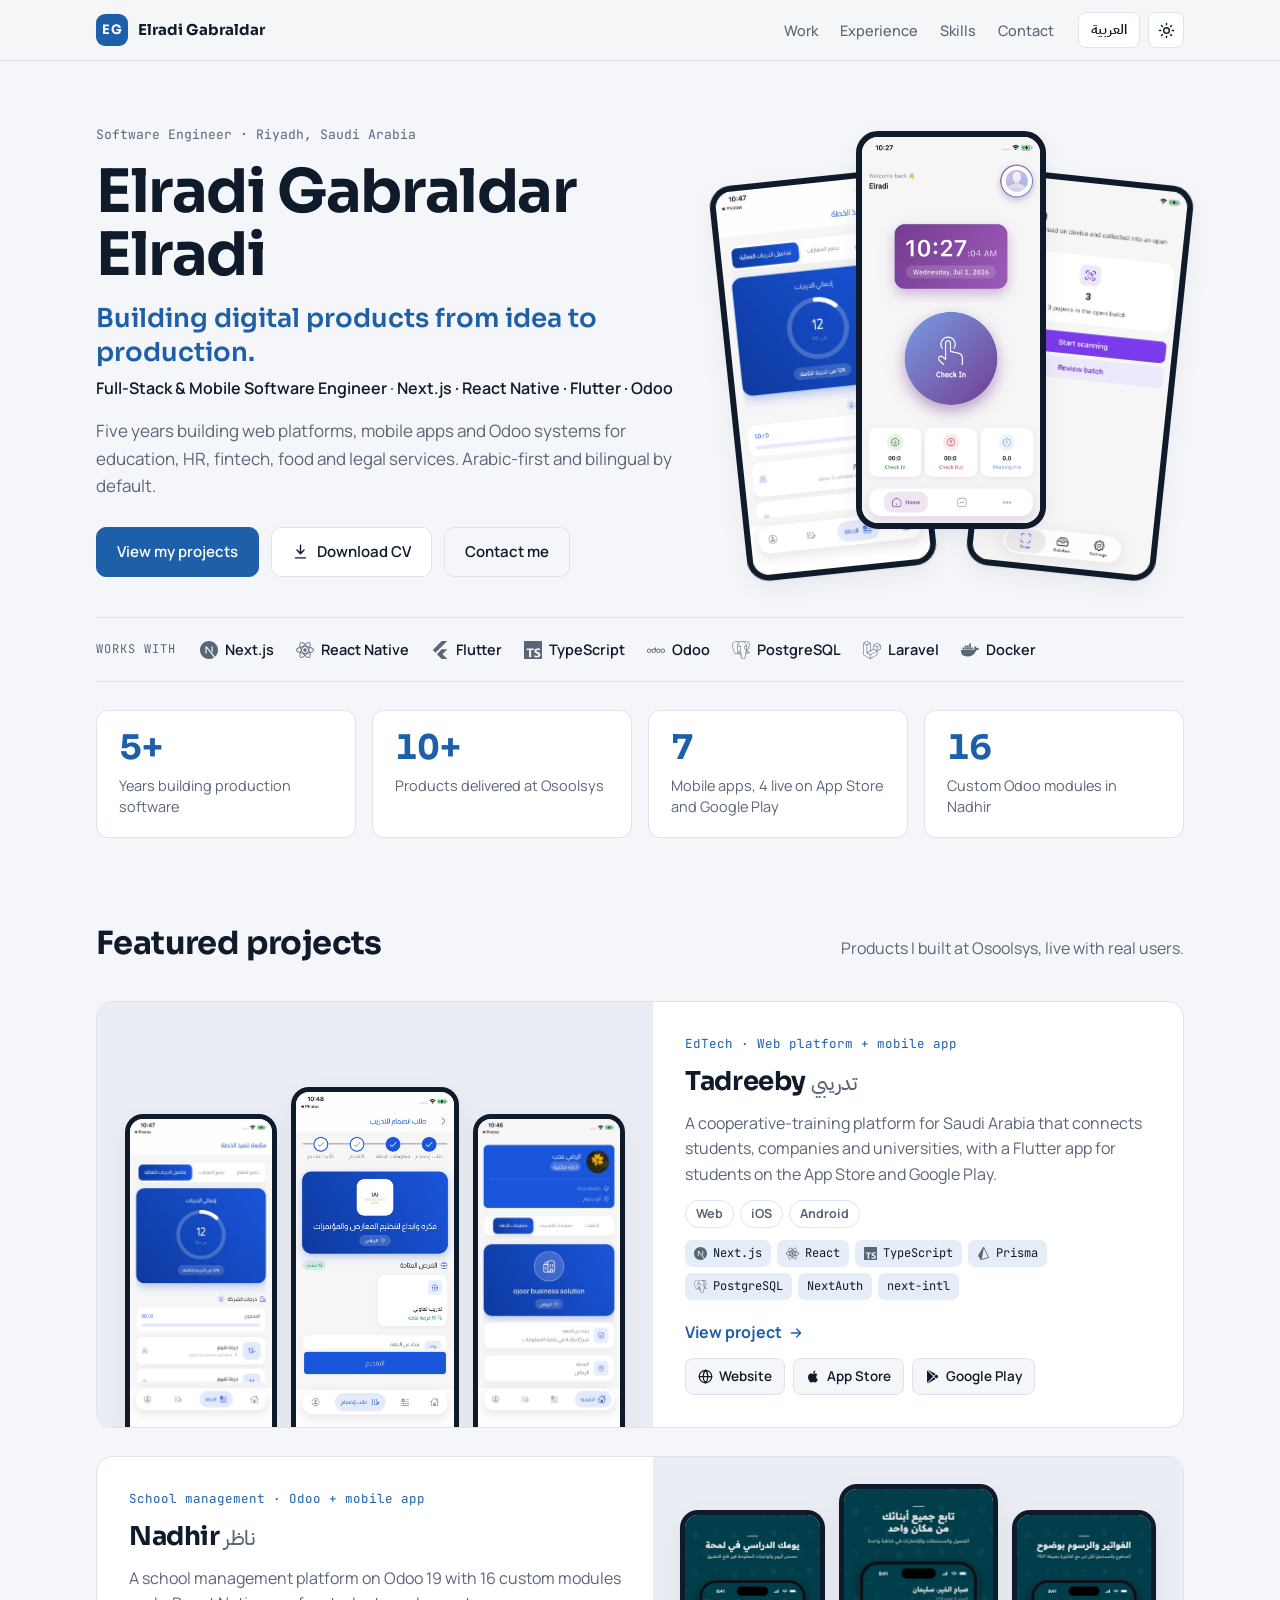
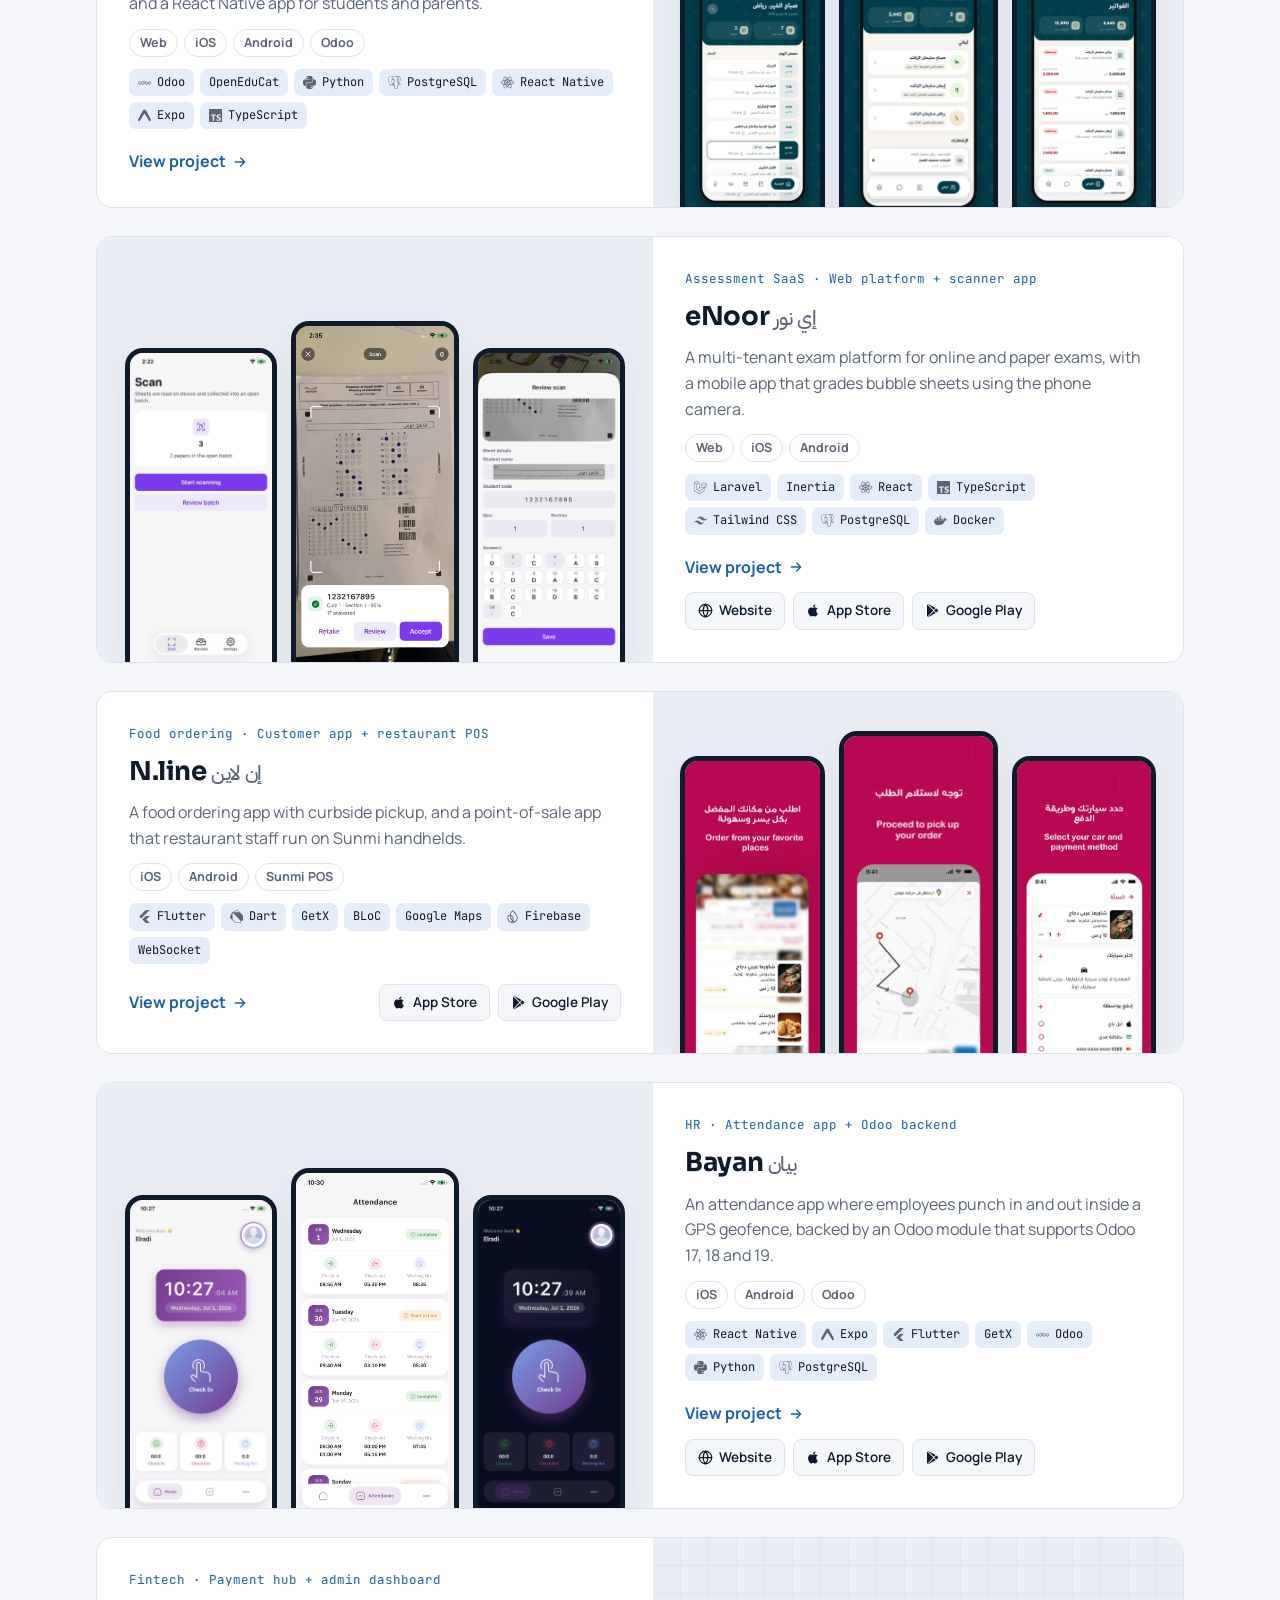
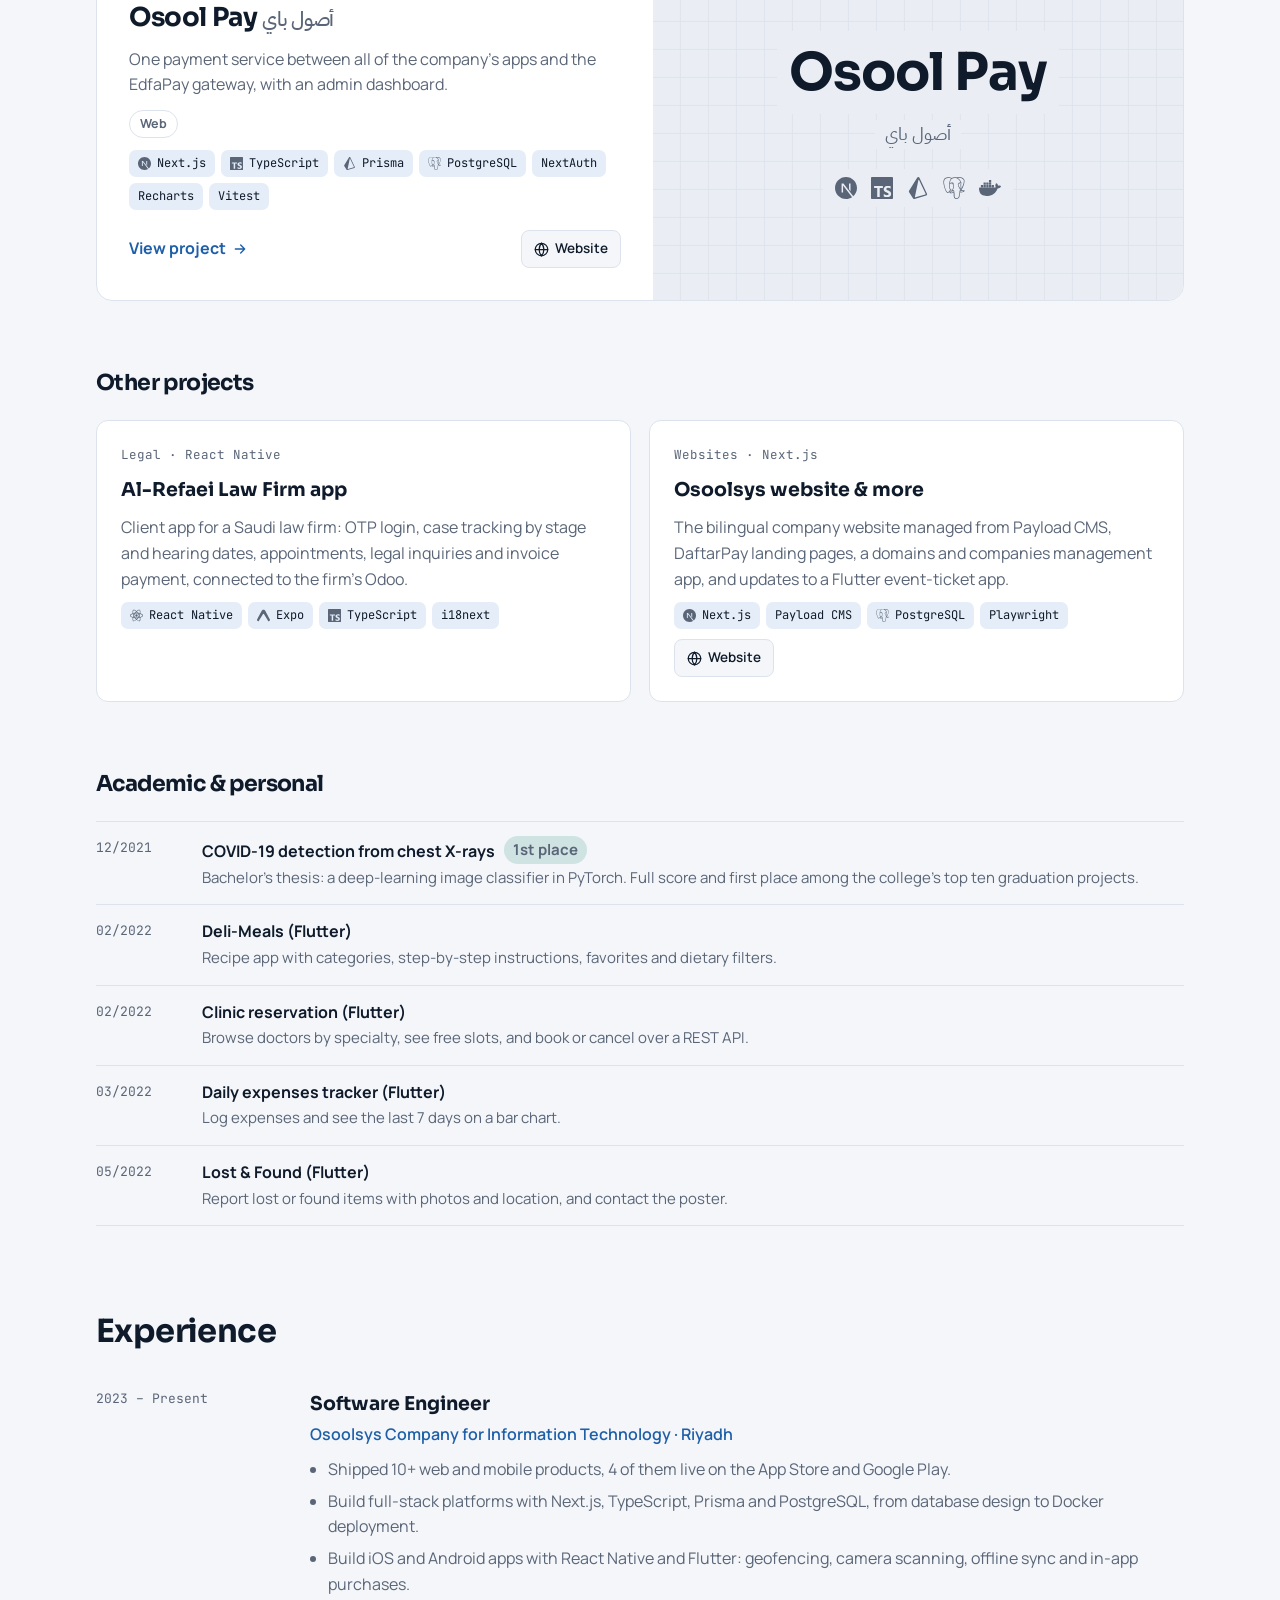
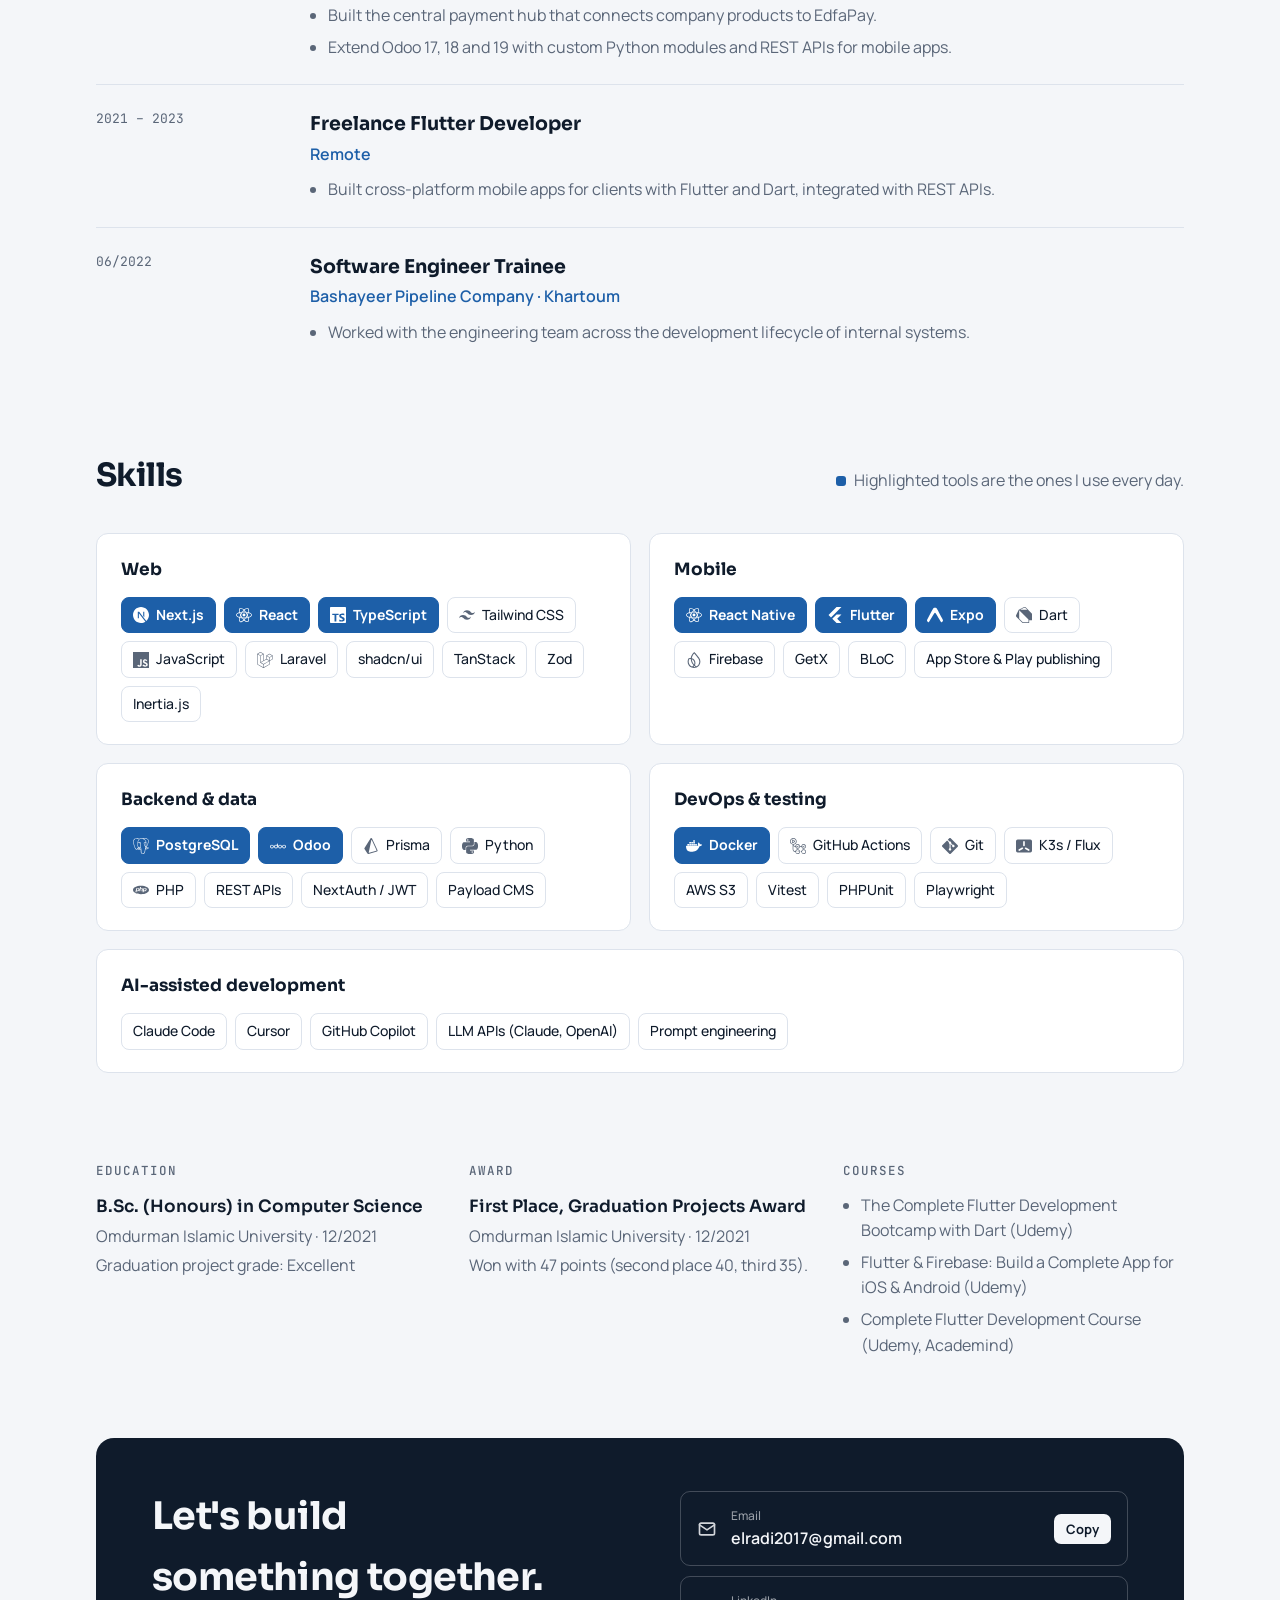
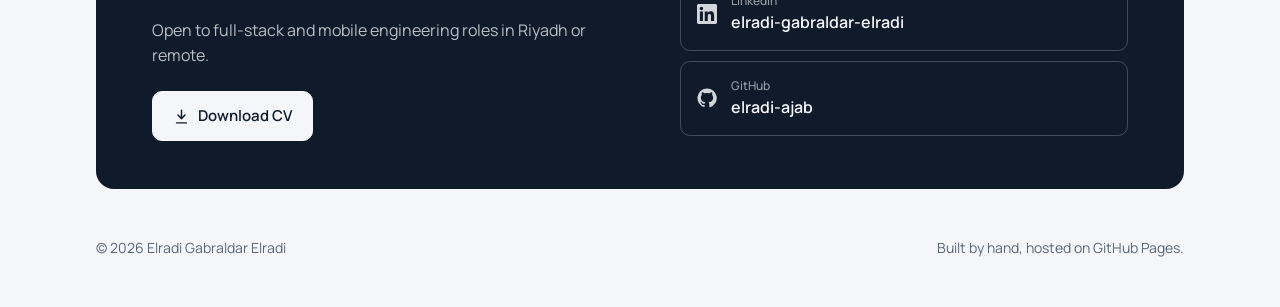
==== commit c324d0e0: "Add Nadhir app screenshots; ignore .DS_Store Co-Authored-By: Claude Opus 5.5 <noreply@anthropic.com>" ====
--- a/index.html
+++ b/index.html
@@ -67,7 +67,7 @@
   </div>
 </article>
 <article class="fcard reveal flip" id="p-nadhir">
-  <a class="media" href="projects/nadhir.html" tabindex="-1" aria-hidden="true" data-media="nadhir" data-type="web" data-max="3"><div class="ph">
+  <a class="media" href="projects/nadhir.html" tabindex="-1" aria-hidden="true" data-media="nadhir" data-type="phone" data-max="3"><div class="ph">
       <span class="ph-name">Nadhir</span>
       <span class="ph-alt" lang="ar">ناظر</span>
       <span class="ph-icons"><svg class="ph-i" viewBox="0 0 24 24" aria-hidden="true"><path d="M21.1002 15.7957c-1.6015 0-2.8997-1.2983-2.8997-2.8998s1.2983-2.8997 2.8997-2.8997c1.6015 0 2.8998 1.2982 2.8998 2.8997 0 1.5999-1.2979 2.8998-2.8998 2.8998zm0-1.2c.9388.0006 1.7003-.7601 1.7008-1.6989.0004-.9388-.7602-1.7003-1.699-1.7007h-.0018c-.9388.0004-1.6994.7619-1.699 1.7007.0005.9381.761 1.6985 1.699 1.699zm-6.0655 1.2c-1.6014 0-2.8997-1.2983-2.8997-2.8998s1.2983-2.8997 2.8997-2.8997c1.6015 0 2.8998 1.2982 2.8998 2.8997 0 1.5999-1.2999 2.8998-2.8998 2.8998zm0-1.2c.9389.0006 1.7003-.7601 1.7008-1.6989.0005-.9388-.7602-1.7003-1.699-1.7007h-.0018c-.9388.0004-1.6994.7619-1.699 1.7007.0005.9381.761 1.6985 1.699 1.699zM11.865 12.858c0 1.6199-1.2979 2.9378-2.8977 2.9378s-2.8998-1.314-2.8998-2.9358 1.1799-2.8597 2.8998-2.8597c.6359 0 1.2239.134 1.6998.484v-1.68a.6.6 0 0 1 1.2 0v4.0537h-.002zm-2.8977 1.7399c.9388.0005 1.7002-.7602 1.7007-1.699.0005-.9388-.7602-1.7003-1.699-1.7007h-.0017c-.9389.0004-1.6995.7619-1.699 1.7007.0004.9381.7608 1.6985 1.699 1.699zm-6.0675 1.1979C1.2983 15.7957 0 14.4974 0 12.8959s1.2983-2.8997 2.8998-2.8997 2.8997 1.2982 2.8997 2.8997c0 1.5999-1.2999 2.8998-2.8997 2.8998zm0-1.2c.9388.0006 1.7002-.7601 1.7007-1.699.0005-.9387-.7602-1.7002-1.699-1.7006h-.0017c-.9388.0004-1.6995.7619-1.699 1.7007.0004.9381.7608 1.6985 1.699 1.699z"/></svg><svg class="ph-i" viewBox="0 0 24 24" aria-hidden="true"><path d="M14.25.18l.9.2.73.26.59.3.45.32.34.34.25.34.16.33.1.3.04.26.02.2-.01.13V8.5l-.05.63-.13.55-.21.46-.26.38-.3.31-.33.25-.35.19-.35.14-.33.1-.3.07-.26.04-.21.02H8.77l-.69.05-.59.14-.5.22-.41.27-.33.32-.27.35-.2.36-.15.37-.1.35-.07.32-.04.27-.02.21v3.06H3.17l-.21-.03-.28-.07-.32-.12-.35-.18-.36-.26-.36-.36-.35-.46-.32-.59-.28-.73-.21-.88-.14-1.05-.05-1.23.06-1.22.16-1.04.24-.87.32-.71.36-.57.4-.44.42-.33.42-.24.4-.16.36-.1.32-.05.24-.01h.16l.06.01h8.16v-.83H6.18l-.01-2.75-.02-.37.05-.34.11-.31.17-.28.25-.26.31-.23.38-.2.44-.18.51-.15.58-.12.64-.1.71-.06.77-.04.84-.02 1.27.05zm-6.3 1.98l-.23.33-.08.41.08.41.23.34.33.22.41.09.41-.09.33-.22.23-.34.08-.41-.08-.41-.23-.33-.33-.22-.41-.09-.41.09zm13.09 3.95l.28.06.32.12.35.18.36.27.36.35.35.47.32.59.28.73.21.88.14 1.04.05 1.23-.06 1.23-.16 1.04-.24.86-.32.71-.36.57-.4.45-.42.33-.42.24-.4.16-.36.09-.32.05-.24.02-.16-.01h-8.22v.82h5.84l.01 2.76.02.36-.05.34-.11.31-.17.29-.25.25-.31.24-.38.2-.44.17-.51.15-.58.13-.64.09-.71.07-.77.04-.84.01-1.27-.04-1.07-.14-.9-.2-.73-.25-.59-.3-.45-.33-.34-.34-.25-.34-.16-.33-.1-.3-.04-.25-.02-.2.01-.13v-5.34l.05-.64.13-.54.21-.46.26-.38.3-.32.33-.24.35-.2.35-.14.33-.1.3-.06.26-.04.21-.02.13-.01h5.84l.69-.05.59-.14.5-.21.41-.28.33-.32.27-.35.2-.36.15-.36.1-.35.07-.32.04-.28.02-.21V6.07h2.09l.14.01zm-6.47 14.25l-.23.33-.08.41.08.41.23.33.33.23.41.08.41-.08.33-.23.23-.33.08-.41-.08-.41-.23-.33-.33-.23-.41-.08-.41.08z"/></svg><svg class="ph-i" viewBox="0 0 24 24" aria-hidden="true"><path d="M23.5594 14.7228a.5269.5269 0 0 0-.0563-.1191c-.139-.2632-.4768-.3418-1.0074-.2321-1.6533.3411-2.2935.1312-2.5256-.0191 1.342-2.0482 2.445-4.522 3.0411-6.8297.2714-1.0507.7982-3.5237.1222-4.7316a1.5641 1.5641 0 0 0-.1509-.235C21.6931.9086 19.8007.0248 17.5099.0005c-1.4947-.0158-2.7705.3461-3.1161.4794a9.449 9.449 0 0 0-.5159-.0816 8.044 8.044 0 0 0-1.3114-.1278c-1.1822-.0184-2.2038.2642-3.0498.8406-.8573-.3211-4.7888-1.645-7.2219.0788C.9359 2.1526.3086 3.8733.4302 6.3043c.0409.818.5069 3.334 1.2423 5.7436.4598 1.5065.9387 2.7019 1.4334 3.582.553.9942 1.1259 1.5933 1.7143 1.7895.4474.1491 1.1327.1441 1.8581-.7279.8012-.9635 1.5903-1.8258 1.9446-2.2069.4351.2355.9064.3625 1.39.3772a.0569.0569 0 0 0 .0004.0041 11.0312 11.0312 0 0 0-.2472.3054c-.3389.4302-.4094.5197-1.5002.7443-.3102.064-1.1344.2339-1.1464.8115-.0025.1224.0329.2309.0919.3268.2269.4231.9216.6097 1.015.6331 1.3345.3335 2.5044.092 3.3714-.6787-.017 2.231.0775 4.4174.3454 5.0874.2212.5529.7618 1.9045 2.4692 1.9043.2505 0 .5263-.0291.8296-.0941 1.7819-.3821 2.5557-1.1696 2.855-2.9059.1503-.8707.4016-2.8753.5388-4.1012.0169-.0703.0357-.1207.057-.1362.0007-.0005.0697-.0471.4272.0307a.3673.3673 0 0 0 .0443.0068l.2539.0223.0149.001c.8468.0384 1.9114-.1426 2.5312-.4308.6438-.2988 1.8057-1.0323 1.5951-1.6698zM2.371 11.8765c-.7435-2.4358-1.1779-4.8851-1.2123-5.5719-.1086-2.1714.4171-3.6829 1.5623-4.4927 1.8367-1.2986 4.8398-.5408 6.108-.13-.0032.0032-.0066.0061-.0098.0094-2.0238 2.044-1.9758 5.536-1.9708 5.7495-.0002.0823.0066.1989.0162.3593.0348.5873.0996 1.6804-.0735 2.9184-.1609 1.1504.1937 2.2764.9728 3.0892.0806.0841.1648.1631.2518.2374-.3468.3714-1.1004 1.1926-1.9025 2.1576-.5677.6825-.9597.5517-1.0886.5087-.3919-.1307-.813-.5871-1.2381-1.3223-.4796-.839-.9635-2.0317-1.4155-3.5126zm6.0072 5.0871c-.1711-.0428-.3271-.1132-.4322-.1772.0889-.0394.2374-.0902.4833-.1409 1.2833-.2641 1.4815-.4506 1.9143-1.0002.0992-.126.2116-.2687.3673-.4426a.3549.3549 0 0 0 .0737-.1298c.1708-.1513.2724-.1099.4369-.0417.156.0646.3078.26.3695.4752.0291.1016.0619.2945-.0452.4444-.9043 1.2658-2.2216 1.2494-3.1676 1.0128zm2.094-3.988-.0525.141c-.133.3566-.2567.6881-.3334 1.003-.6674-.0021-1.3168-.2872-1.8105-.8024-.6279-.6551-.9131-1.5664-.7825-2.5004.1828-1.3079.1153-2.4468.079-3.0586-.005-.0857-.0095-.1607-.0122-.2199.2957-.2621 1.6659-.9962 2.6429-.7724.4459.1022.7176.4057.8305.928.5846 2.7038.0774 3.8307-.3302 4.7363-.084.1866-.1633.3629-.2311.5454zm7.3637 4.5725c-.0169.1768-.0358.376-.0618.5959l-.146.4383a.3547.3547 0 0 0-.0182.1077c-.0059.4747-.054.6489-.115.8693-.0634.2292-.1353.4891-.1794 1.0575-.11 1.4143-.8782 2.2267-2.4172 2.5565-1.5155.3251-1.7843-.4968-2.0212-1.2217a6.5824 6.5824 0 0 0-.0769-.2266c-.2154-.5858-.1911-1.4119-.1574-2.5551.0165-.5612-.0249-1.9013-.3302-2.6462.0044-.2932.0106-.5909.019-.8918a.3529.3529 0 0 0-.0153-.1126 1.4927 1.4927 0 0 0-.0439-.208c-.1226-.4283-.4213-.7866-.7797-.9351-.1424-.059-.4038-.1672-.7178-.0869.067-.276.1831-.5875.309-.9249l.0529-.142c.0595-.16.134-.3257.213-.5012.4265-.9476 1.0106-2.2453.3766-5.1772-.2374-1.0981-1.0304-1.6343-2.2324-1.5098-.7207.0746-1.3799.3654-1.7088.5321a5.6716 5.6716 0 0 0-.1958.1041c.0918-1.1064.4386-3.1741 1.7357-4.4823a4.0306 4.0306 0 0 1 .3033-.276.3532.3532 0 0 0 .1447-.0644c.7524-.5706 1.6945-.8506 2.802-.8325.4091.0067.8017.0339 1.1742.081 1.939.3544 3.2439 1.4468 4.0359 2.3827.8143.9623 1.2552 1.9315 1.4312 2.4543-1.3232-.1346-2.2234.1268-2.6797.779-.9926 1.4189.543 4.1729 1.2811 5.4964.1353.2426.2522.4522.2889.5413.2403.5825.5515.9713.7787 1.2552.0696.087.1372.1714.1885.245-.4008.1155-1.1208.3825-1.0552 1.717-.0123.1563-.0423.4469-.0834.8148-.0461.2077-.0702.4603-.0994.7662zm.8905-1.6211c-.0405-.8316.2691-.9185.5967-1.0105a2.8566 2.8566 0 0 0 .135-.0406 1.202 1.202 0 0 0 .1342.103c.5703.3765 1.5823.4213 3.0068.1344-.2016.1769-.5189.3994-.9533.6011-.4098.1903-1.0957.333-1.7473.3636-.7197.0336-1.0859-.0807-1.1721-.151zm.5695-9.2712c-.0059.3508-.0542.6692-.1054 1.0017-.055.3576-.112.7274-.1264 1.1762-.0142.4368.0404.8909.0932 1.3301.1066.887.216 1.8003-.2075 2.7014a3.5272 3.5272 0 0 1-.1876-.3856c-.0527-.1276-.1669-.3326-.3251-.6162-.6156-1.1041-2.0574-3.6896-1.3193-4.7446.3795-.5427 1.3408-.5661 2.1781-.463zm.2284 7.0137a12.3762 12.3762 0 0 0-.0853-.1074l-.0355-.0444c.7262-1.1995.5842-2.3862.4578-3.4385-.0519-.4318-.1009-.8396-.0885-1.2226.0129-.4061.0666-.7543.1185-1.0911.0639-.415.1288-.8443.1109-1.3505.0134-.0531.0188-.1158.0118-.1902-.0457-.4855-.5999-1.938-1.7294-3.253-.6076-.7073-1.4896-1.4972-2.6889-2.0395.5251-.1066 1.2328-.2035 2.0244-.1859 2.0515.0456 3.6746.8135 4.8242 2.2824a.908.908 0 0 1 .0667.1002c.7231 1.3556-.2762 6.2751-2.9867 10.5405zm-8.8166-6.1162c-.025.1794-.3089.4225-.6211.4225a.5821.5821 0 0 1-.0809-.0056c-.1873-.026-.3765-.144-.5059-.3156-.0458-.0605-.1203-.178-.1055-.2844.0055-.0401.0261-.0985.0925-.1488.1182-.0894.3518-.1226.6096-.0867.3163.0441.6426.1938.6113.4186zm7.9305-.4114c.0111.0792-.049.201-.1531.3102-.0683.0717-.212.1961-.4079.2232a.5456.5456 0 0 1-.075.0052c-.2935 0-.5414-.2344-.5607-.3717-.024-.1765.2641-.3106.5611-.352.297-.0414.6111.0088.6356.1851z"/></svg><svg class="ph-i" viewBox="0 0 24 24" aria-hidden="true"><path d="M14.23 12.004a2.236 2.236 0 0 1-2.235 2.236 2.236 2.236 0 0 1-2.236-2.236 2.236 2.236 0 0 1 2.235-2.236 2.236 2.236 0 0 1 2.236 2.236zm2.648-10.69c-1.346 0-3.107.96-4.888 2.622-1.78-1.653-3.542-2.602-4.887-2.602-.41 0-.783.093-1.106.278-1.375.793-1.683 3.264-.973 6.365C1.98 8.917 0 10.42 0 12.004c0 1.59 1.99 3.097 5.043 4.03-.704 3.113-.39 5.588.988 6.38.32.187.69.275 1.102.275 1.345 0 3.107-.96 4.888-2.624 1.78 1.654 3.542 2.603 4.887 2.603.41 0 .783-.09 1.106-.275 1.374-.792 1.683-3.263.973-6.365C22.02 15.096 24 13.59 24 12.004c0-1.59-1.99-3.097-5.043-4.032.704-3.11.39-5.587-.988-6.38-.318-.184-.688-.277-1.092-.278zm-.005 1.09v.006c.225 0 .406.044.558.127.666.382.955 1.835.73 3.704-.054.46-.142.945-.25 1.44-.96-.236-2.006-.417-3.107-.534-.66-.905-1.345-1.727-2.035-2.447 1.592-1.48 3.087-2.292 4.105-2.295zm-9.77.02c1.012 0 2.514.808 4.11 2.28-.686.72-1.37 1.537-2.02 2.442-1.107.117-2.154.298-3.113.538-.112-.49-.195-.964-.254-1.42-.23-1.868.054-3.32.714-3.707.19-.09.4-.127.563-.132zm4.882 3.05c.455.468.91.992 1.36 1.564-.44-.02-.89-.034-1.345-.034-.46 0-.915.01-1.36.034.44-.572.895-1.096 1.345-1.565zM12 8.1c.74 0 1.477.034 2.202.093.406.582.802 1.203 1.183 1.86.372.64.71 1.29 1.018 1.946-.308.655-.646 1.31-1.013 1.95-.38.66-.773 1.288-1.18 1.87-.728.063-1.466.098-2.21.098-.74 0-1.477-.035-2.202-.093-.406-.582-.802-1.204-1.183-1.86-.372-.64-.71-1.29-1.018-1.946.303-.657.646-1.313 1.013-1.954.38-.66.773-1.286 1.18-1.868.728-.064 1.466-.098 2.21-.098zm-3.635.254c-.24.377-.48.763-.704 1.16-.225.39-.435.782-.635 1.174-.265-.656-.49-1.31-.676-1.947.64-.15 1.315-.283 2.015-.386zm7.26 0c.695.103 1.365.23 2.006.387-.18.632-.405 1.282-.66 1.933-.2-.39-.41-.783-.64-1.174-.225-.392-.465-.774-.705-1.146zm3.063.675c.484.15.944.317 1.375.498 1.732.74 2.852 1.708 2.852 2.476-.005.768-1.125 1.74-2.857 2.475-.42.18-.88.342-1.355.493-.28-.958-.646-1.956-1.1-2.98.45-1.017.81-2.01 1.085-2.964zm-13.395.004c.278.96.645 1.957 1.1 2.98-.45 1.017-.812 2.01-1.086 2.964-.484-.15-.944-.318-1.37-.5-1.732-.737-2.852-1.706-2.852-2.474 0-.768 1.12-1.742 2.852-2.476.42-.18.88-.342 1.356-.494zm11.678 4.28c.265.657.49 1.312.676 1.948-.64.157-1.316.29-2.016.39.24-.375.48-.762.705-1.158.225-.39.435-.788.636-1.18zm-9.945.02c.2.392.41.783.64 1.175.23.39.465.772.705 1.143-.695-.102-1.365-.23-2.006-.386.18-.63.406-1.282.66-1.933zM17.92 16.32c.112.493.2.968.254 1.423.23 1.868-.054 3.32-.714 3.708-.147.09-.338.128-.563.128-1.012 0-2.514-.807-4.11-2.28.686-.72 1.37-1.536 2.02-2.44 1.107-.118 2.154-.3 3.113-.54zm-11.83.01c.96.234 2.006.415 3.107.532.66.905 1.345 1.727 2.035 2.446-1.595 1.483-3.092 2.295-4.11 2.295-.22-.005-.406-.05-.553-.132-.666-.38-.955-1.834-.73-3.703.054-.46.142-.944.25-1.438zm4.56.64c.44.02.89.034 1.345.034.46 0 .915-.01 1.36-.034-.44.572-.895 1.095-1.345 1.565-.455-.47-.91-.993-1.36-1.565z"/></svg><svg class="ph-i" viewBox="0 0 24 24" aria-hidden="true"><path d="M0 20.084c.043.53.23 1.063.718 1.778.58.849 1.576 1.315 2.303.567.49-.505 5.794-9.776 8.35-13.29a.761.761 0 011.248 0c2.556 3.514 7.86 12.785 8.35 13.29.727.748 1.723.282 2.303-.567.57-.835.728-1.42.728-2.046 0-.426-8.26-15.798-9.092-17.078-.8-1.23-1.044-1.498-2.397-1.542h-1.032c-1.353.044-1.597.311-2.398 1.542C8.267 3.991.33 18.758 0 19.77Z"/></svg></span>
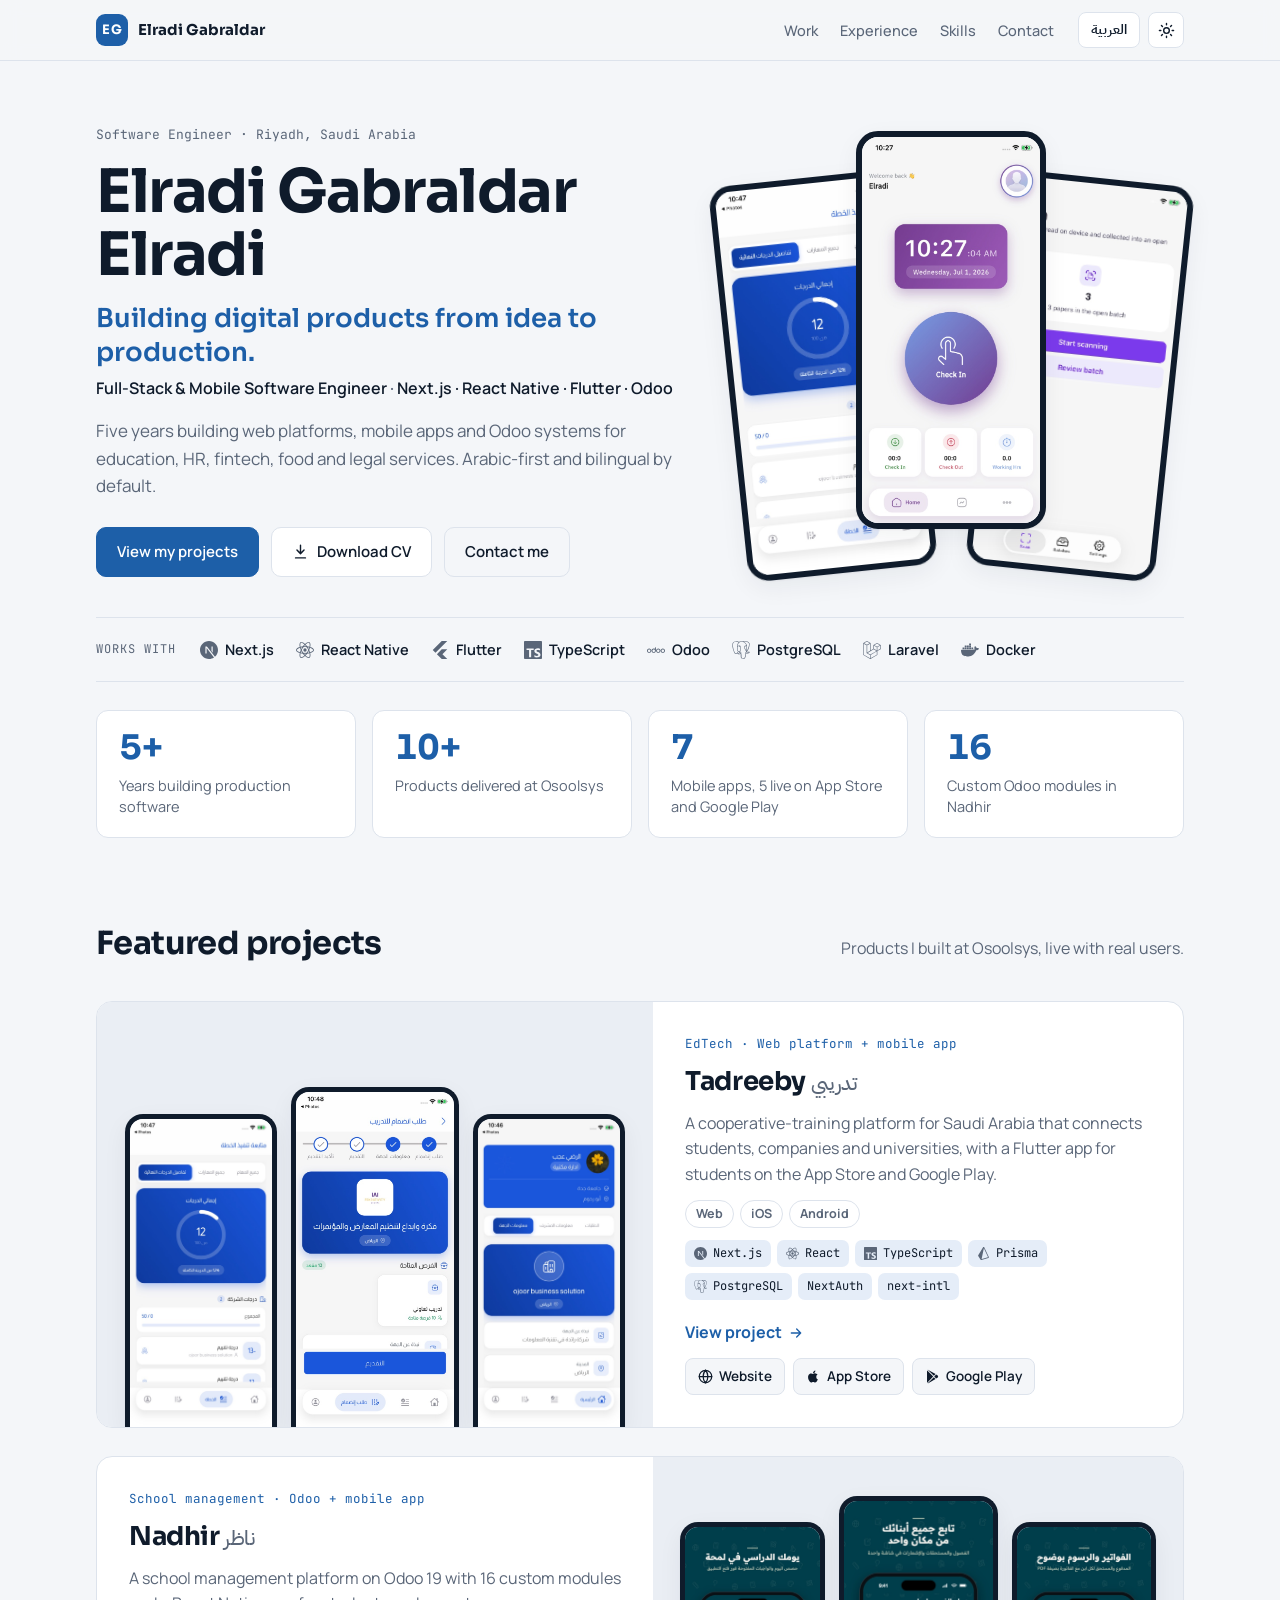
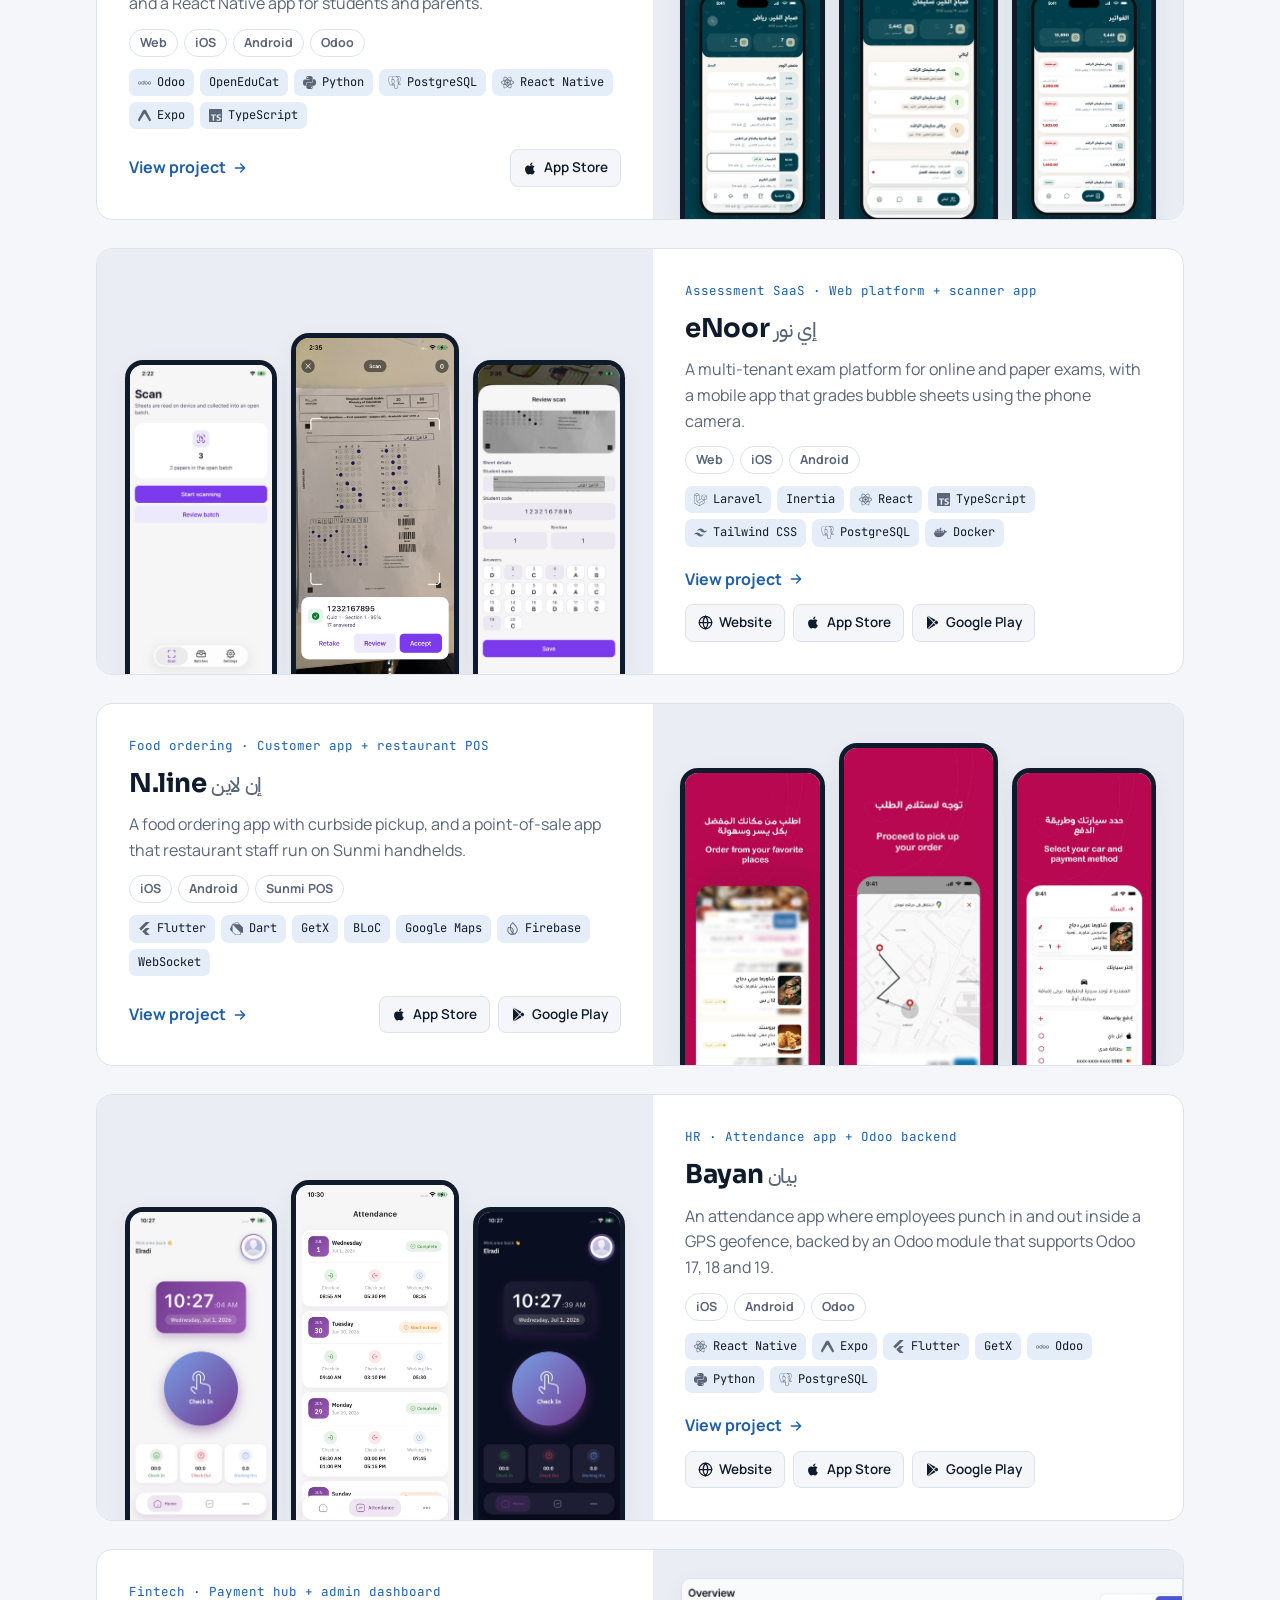
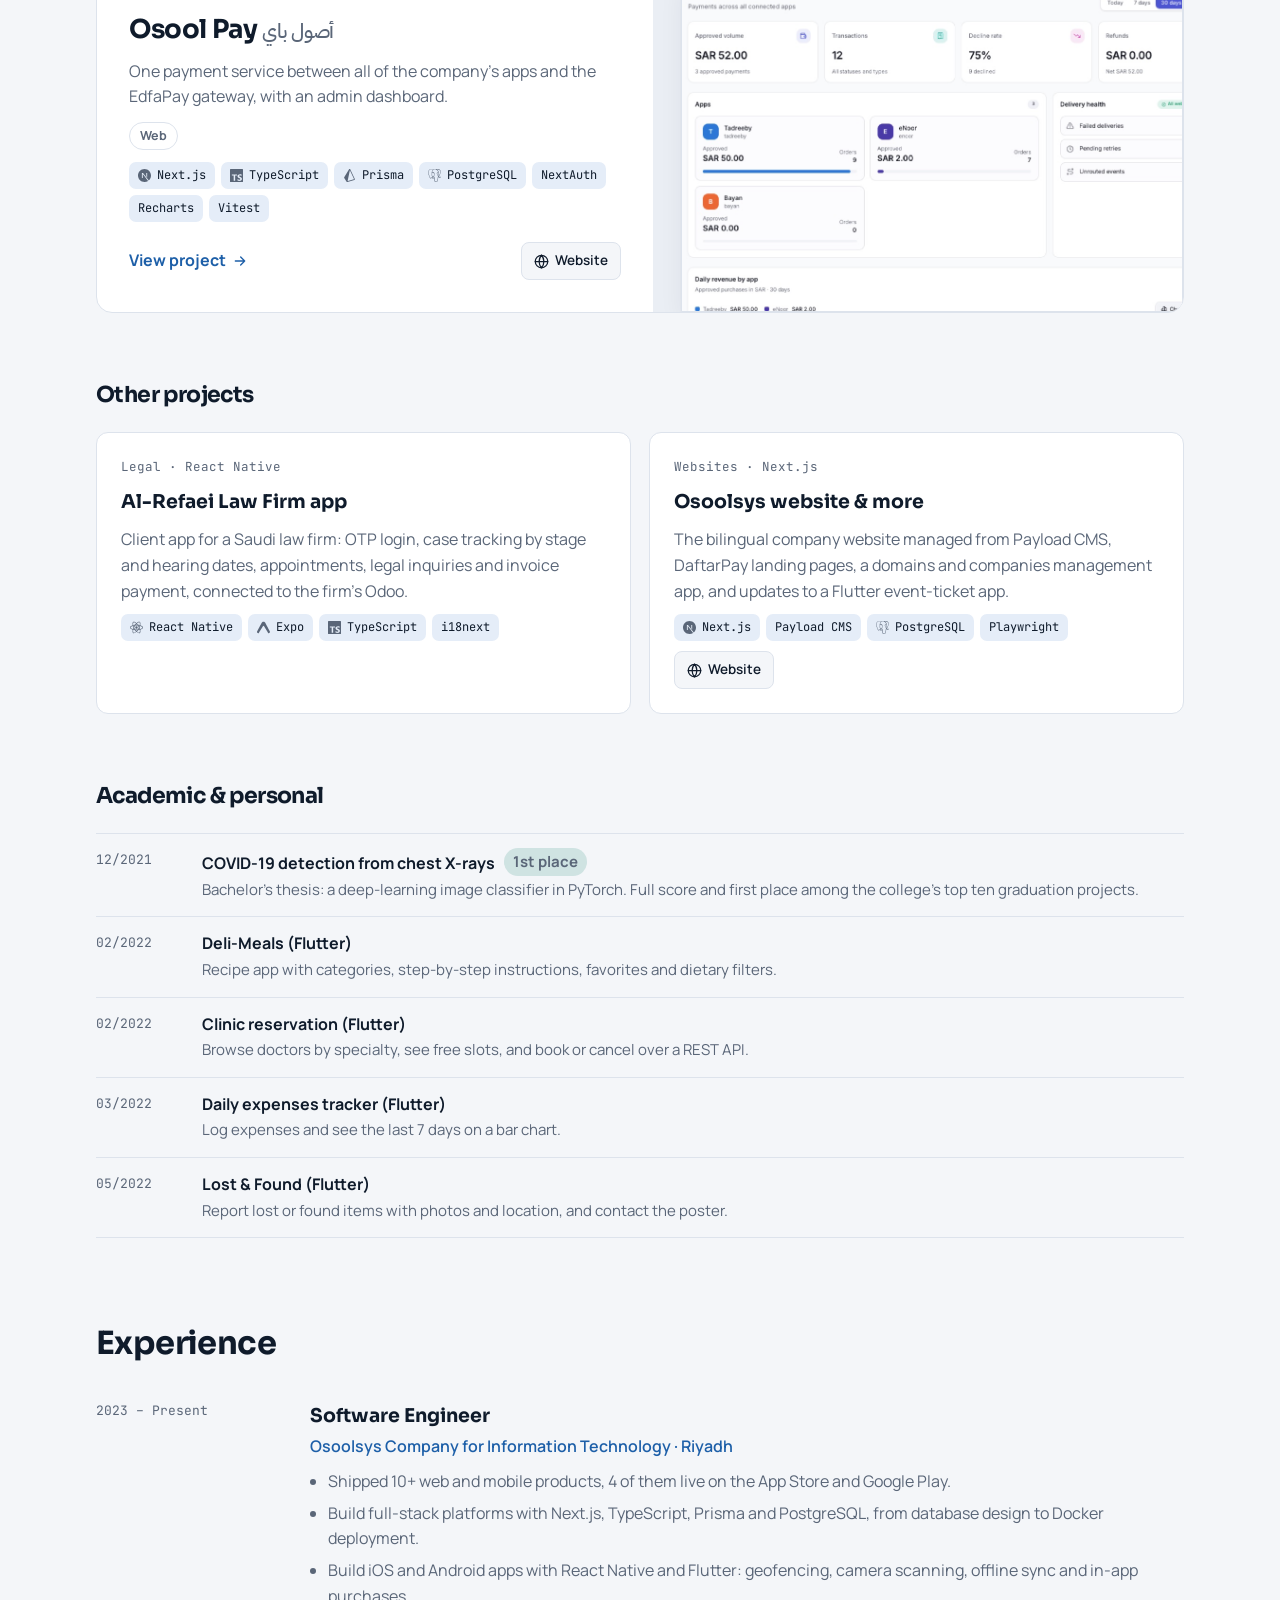
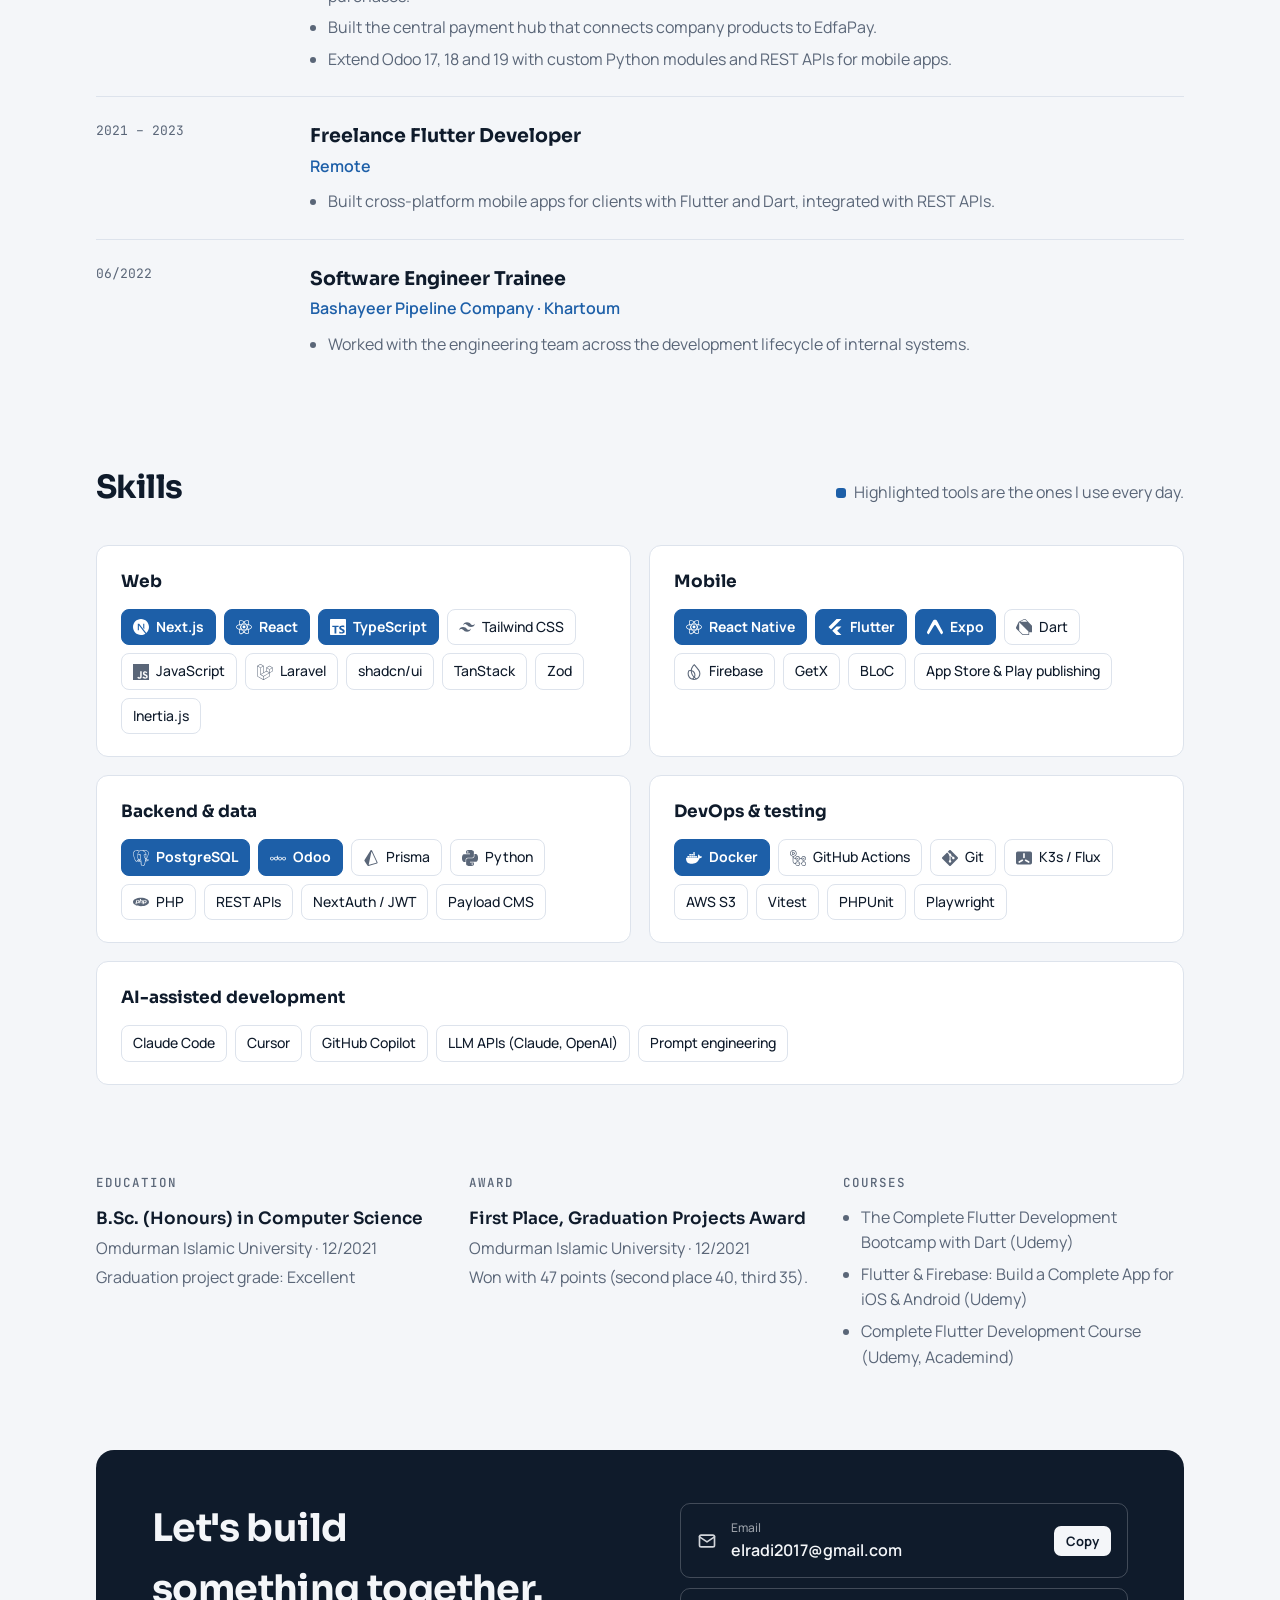
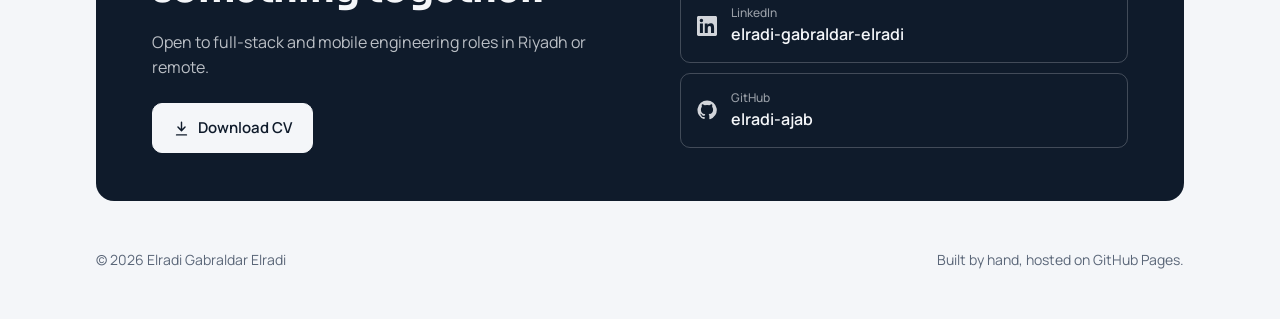
==== commit 27dd4f95: "update count of live mobile apps" ====
--- a/index.html
+++ b/index.html
@@ -1,200 +1,1351 @@
 <!doctype html>
 <html lang="en" dir="ltr">
-<head>
-<meta charset="utf-8">
-<meta name="viewport" content="width=device-width, initial-scale=1, viewport-fit=cover">
-<meta name="theme-color" content="#0b121c">
-<title>Elradi Gabraldar Elradi</title>
-<meta name="description" content="Full-Stack &amp; Mobile Software Engineer · Building digital products from idea to production.">
-<link rel="alternate" hreflang="ar" href="ar/index.html">
-<link rel="preconnect" href="https://fonts.googleapis.com">
-<link rel="preconnect" href="https://fonts.gstatic.com" crossorigin>
-<link rel="stylesheet" href="https://fonts.googleapis.com/css2?family=Sora:wght@500;600;700&family=Manrope:wght@400;500;600;700&family=JetBrains+Mono:wght@400;500&family=IBM+Plex+Sans+Arabic:wght@400;500;600;700&display=swap">
-<link rel="stylesheet" href="assets/style.css">
-<script>(function(){try{var m=localStorage.getItem('theme');if(m==='dark'||m==='light')document.documentElement.setAttribute('data-theme',m);}catch(e){}})();</script>
-<script>window.BASE="";window.I18N={"link_website": "Website", "link_appStore": "App Store", "link_googlePlay": "Google Play", "link_github": "Code", "link_demo": "Demo", "copy": "Copy", "copied": "Copied"};</script>
-</head>
-<body>
-<header class="bar">
-  <div class="wrap bar-in">
-    <a class="mark" href="index.html"><span class="mono">EG</span><span>Elradi Gabraldar</span></a>
-    <nav class="nav" aria-label="Sections"><a href="index.html#work">Work</a><a href="index.html#experience">Experience</a><a href="index.html#skills">Skills</a><a href="index.html#contact">Contact</a></nav>
-    <div class="tools">
-      <a class="lang" href="ar/index.html" hreflang="ar" lang="ar">العربية</a>
-      <button class="theme" id="theme-toggle" type="button" aria-label="Switch light or dark theme" title="Switch light or dark theme"><svg viewBox="0 0 24 24" fill="none" stroke="currentColor" stroke-width="2" stroke-linecap="round" aria-hidden="true"><circle cx="12" cy="12" r="4"/><path d="M12 2v2M12 20v2M4.9 4.9l1.4 1.4M17.7 17.7l1.4 1.4M2 12h2M20 12h2M4.9 19.1l1.4-1.4M17.7 6.3l1.4-1.4"/></svg><svg viewBox="0 0 24 24" fill="none" stroke="currentColor" stroke-width="2" stroke-linecap="round" stroke-linejoin="round" aria-hidden="true"><path d="M21 12.8A9 9 0 1 1 11.2 3a7 7 0 0 0 9.8 9.8z"/></svg></button>
-    </div>
-  </div>
-</header>
-<main id="top">
-<section class="hero wrap">
-  <div class="hero-text">
-    <p class="eyebrow">Software Engineer · Riyadh, Saudi Arabia</p>
-    <h1>Elradi Gabraldar Elradi</h1>
-    <p class="tagline">Building digital products from idea to production.</p>
-    <p class="subline">Full-Stack &amp; Mobile Software Engineer <span class="dot">·</span> <span dir="ltr">Next.js · React Native · Flutter · Odoo</span></p>
-    <p class="lede">Five years building web platforms, mobile apps and Odoo systems for education, HR, fintech, food and legal services. Arabic-first and bilingual by default.</p>
-    <div class="actions">
-      <a class="btn primary" href="#work">View my projects</a>
-      <a class="btn" href="Elradi_Gabraldar_CV.pdf" download><svg viewBox="0 0 24 24" fill="none" stroke="currentColor" stroke-width="2" stroke-linecap="round" stroke-linejoin="round" aria-hidden="true"><path d="M12 3v12M7 10l5 5 5-5M5 21h14"/></svg>Download CV</a>
-      <a class="btn ghost" href="#contact">Contact me</a>
-    </div>
-  </div>
-  <div class="hero-art" aria-hidden="true"><div class="phones"><img src="images/tadreeby/4.jpg" alt="" loading="eager" width="300" height="650"><img src="images/bayan/1.jpg" alt="" loading="eager" width="300" height="650"><img src="images/enoor/1.jpg" alt="" loading="eager" width="300" height="650"></div></div>
-</section>
-<div class="wrap">
-  <div class="techbar"><span class="tb-label">Works with</span><ul><li><svg class="ti" viewBox="0 0 24 24" aria-hidden="true"><path d="M18.665 21.978C16.758 23.255 14.465 24 12 24 5.377 24 0 18.623 0 12S5.377 0 12 0s12 5.377 12 12c0 3.583-1.574 6.801-4.067 9.001L9.219 7.2H7.2v9.596h1.615V9.251l9.85 12.727Zm-3.332-8.533 1.6 2.061V7.2h-1.6v6.245Z"/></svg><span>Next.js</span></li><li><svg class="ti" viewBox="0 0 24 24" aria-hidden="true"><path d="M14.23 12.004a2.236 2.236 0 0 1-2.235 2.236 2.236 2.236 0 0 1-2.236-2.236 2.236 2.236 0 0 1 2.235-2.236 2.236 2.236 0 0 1 2.236 2.236zm2.648-10.69c-1.346 0-3.107.96-4.888 2.622-1.78-1.653-3.542-2.602-4.887-2.602-.41 0-.783.093-1.106.278-1.375.793-1.683 3.264-.973 6.365C1.98 8.917 0 10.42 0 12.004c0 1.59 1.99 3.097 5.043 4.03-.704 3.113-.39 5.588.988 6.38.32.187.69.275 1.102.275 1.345 0 3.107-.96 4.888-2.624 1.78 1.654 3.542 2.603 4.887 2.603.41 0 .783-.09 1.106-.275 1.374-.792 1.683-3.263.973-6.365C22.02 15.096 24 13.59 24 12.004c0-1.59-1.99-3.097-5.043-4.032.704-3.11.39-5.587-.988-6.38-.318-.184-.688-.277-1.092-.278zm-.005 1.09v.006c.225 0 .406.044.558.127.666.382.955 1.835.73 3.704-.054.46-.142.945-.25 1.44-.96-.236-2.006-.417-3.107-.534-.66-.905-1.345-1.727-2.035-2.447 1.592-1.48 3.087-2.292 4.105-2.295zm-9.77.02c1.012 0 2.514.808 4.11 2.28-.686.72-1.37 1.537-2.02 2.442-1.107.117-2.154.298-3.113.538-.112-.49-.195-.964-.254-1.42-.23-1.868.054-3.32.714-3.707.19-.09.4-.127.563-.132zm4.882 3.05c.455.468.91.992 1.36 1.564-.44-.02-.89-.034-1.345-.034-.46 0-.915.01-1.36.034.44-.572.895-1.096 1.345-1.565zM12 8.1c.74 0 1.477.034 2.202.093.406.582.802 1.203 1.183 1.86.372.64.71 1.29 1.018 1.946-.308.655-.646 1.31-1.013 1.95-.38.66-.773 1.288-1.18 1.87-.728.063-1.466.098-2.21.098-.74 0-1.477-.035-2.202-.093-.406-.582-.802-1.204-1.183-1.86-.372-.64-.71-1.29-1.018-1.946.303-.657.646-1.313 1.013-1.954.38-.66.773-1.286 1.18-1.868.728-.064 1.466-.098 2.21-.098zm-3.635.254c-.24.377-.48.763-.704 1.16-.225.39-.435.782-.635 1.174-.265-.656-.49-1.31-.676-1.947.64-.15 1.315-.283 2.015-.386zm7.26 0c.695.103 1.365.23 2.006.387-.18.632-.405 1.282-.66 1.933-.2-.39-.41-.783-.64-1.174-.225-.392-.465-.774-.705-1.146zm3.063.675c.484.15.944.317 1.375.498 1.732.74 2.852 1.708 2.852 2.476-.005.768-1.125 1.74-2.857 2.475-.42.18-.88.342-1.355.493-.28-.958-.646-1.956-1.1-2.98.45-1.017.81-2.01 1.085-2.964zm-13.395.004c.278.96.645 1.957 1.1 2.98-.45 1.017-.812 2.01-1.086 2.964-.484-.15-.944-.318-1.37-.5-1.732-.737-2.852-1.706-2.852-2.474 0-.768 1.12-1.742 2.852-2.476.42-.18.88-.342 1.356-.494zm11.678 4.28c.265.657.49 1.312.676 1.948-.64.157-1.316.29-2.016.39.24-.375.48-.762.705-1.158.225-.39.435-.788.636-1.18zm-9.945.02c.2.392.41.783.64 1.175.23.39.465.772.705 1.143-.695-.102-1.365-.23-2.006-.386.18-.63.406-1.282.66-1.933zM17.92 16.32c.112.493.2.968.254 1.423.23 1.868-.054 3.32-.714 3.708-.147.09-.338.128-.563.128-1.012 0-2.514-.807-4.11-2.28.686-.72 1.37-1.536 2.02-2.44 1.107-.118 2.154-.3 3.113-.54zm-11.83.01c.96.234 2.006.415 3.107.532.66.905 1.345 1.727 2.035 2.446-1.595 1.483-3.092 2.295-4.11 2.295-.22-.005-.406-.05-.553-.132-.666-.38-.955-1.834-.73-3.703.054-.46.142-.944.25-1.438zm4.56.64c.44.02.89.034 1.345.034.46 0 .915-.01 1.36-.034-.44.572-.895 1.095-1.345 1.565-.455-.47-.91-.993-1.36-1.565z"/></svg><span>React Native</span></li><li><svg class="ti" viewBox="0 0 24 24" aria-hidden="true"><path d="M14.314 0L2.3 12 6 15.7 21.684.013h-7.357zm.014 11.072L7.857 17.53l6.47 6.47H21.7l-6.46-6.468 6.46-6.46h-7.37z"/></svg><span>Flutter</span></li><li><svg class="ti" viewBox="0 0 24 24" aria-hidden="true"><path d="M1.125 0C.502 0 0 .502 0 1.125v21.75C0 23.498.502 24 1.125 24h21.75c.623 0 1.125-.502 1.125-1.125V1.125C24 .502 23.498 0 22.875 0zm17.363 9.75c.612 0 1.154.037 1.627.111a6.38 6.38 0 0 1 1.306.34v2.458a3.95 3.95 0 0 0-.643-.361 5.093 5.093 0 0 0-.717-.26 5.453 5.453 0 0 0-1.426-.2c-.3 0-.573.028-.819.086a2.1 2.1 0 0 0-.623.242c-.17.104-.3.229-.393.374a.888.888 0 0 0-.14.49c0 .196.053.373.156.529.104.156.252.304.443.444s.423.276.696.41c.273.135.582.274.926.416.47.197.892.407 1.266.628.374.222.695.473.963.753.268.279.472.598.614.957.142.359.214.776.214 1.253 0 .657-.125 1.21-.373 1.656a3.033 3.033 0 0 1-1.012 1.085 4.38 4.38 0 0 1-1.487.596c-.566.12-1.163.18-1.79.18a9.916 9.916 0 0 1-1.84-.164 5.544 5.544 0 0 1-1.512-.493v-2.63a5.033 5.033 0 0 0 3.237 1.2c.333 0 .624-.03.872-.09.249-.06.456-.144.623-.25.166-.108.29-.234.373-.38a1.023 1.023 0 0 0-.074-1.089 2.12 2.12 0 0 0-.537-.5 5.597 5.597 0 0 0-.807-.444 27.72 27.72 0 0 0-1.007-.436c-.918-.383-1.602-.852-2.053-1.405-.45-.553-.676-1.222-.676-2.005 0-.614.123-1.141.369-1.582.246-.441.58-.804 1.004-1.089a4.494 4.494 0 0 1 1.47-.629 7.536 7.536 0 0 1 1.77-.201zm-15.113.188h9.563v2.166H9.506v9.646H6.789v-9.646H3.375z"/></svg><span>TypeScript</span></li><li><svg class="ti" viewBox="0 0 24 24" aria-hidden="true"><path d="M21.1002 15.7957c-1.6015 0-2.8997-1.2983-2.8997-2.8998s1.2983-2.8997 2.8997-2.8997c1.6015 0 2.8998 1.2982 2.8998 2.8997 0 1.5999-1.2979 2.8998-2.8998 2.8998zm0-1.2c.9388.0006 1.7003-.7601 1.7008-1.6989.0004-.9388-.7602-1.7003-1.699-1.7007h-.0018c-.9388.0004-1.6994.7619-1.699 1.7007.0005.9381.761 1.6985 1.699 1.699zm-6.0655 1.2c-1.6014 0-2.8997-1.2983-2.8997-2.8998s1.2983-2.8997 2.8997-2.8997c1.6015 0 2.8998 1.2982 2.8998 2.8997 0 1.5999-1.2999 2.8998-2.8998 2.8998zm0-1.2c.9389.0006 1.7003-.7601 1.7008-1.6989.0005-.9388-.7602-1.7003-1.699-1.7007h-.0018c-.9388.0004-1.6994.7619-1.699 1.7007.0005.9381.761 1.6985 1.699 1.699zM11.865 12.858c0 1.6199-1.2979 2.9378-2.8977 2.9378s-2.8998-1.314-2.8998-2.9358 1.1799-2.8597 2.8998-2.8597c.6359 0 1.2239.134 1.6998.484v-1.68a.6.6 0 0 1 1.2 0v4.0537h-.002zm-2.8977 1.7399c.9388.0005 1.7002-.7602 1.7007-1.699.0005-.9388-.7602-1.7003-1.699-1.7007h-.0017c-.9389.0004-1.6995.7619-1.699 1.7007.0004.9381.7608 1.6985 1.699 1.699zm-6.0675 1.1979C1.2983 15.7957 0 14.4974 0 12.8959s1.2983-2.8997 2.8998-2.8997 2.8997 1.2982 2.8997 2.8997c0 1.5999-1.2999 2.8998-2.8997 2.8998zm0-1.2c.9388.0006 1.7002-.7601 1.7007-1.699.0005-.9387-.7602-1.7002-1.699-1.7006h-.0017c-.9388.0004-1.6995.7619-1.699 1.7007.0004.9381.7608 1.6985 1.699 1.699z"/></svg><span>Odoo</span></li><li><svg class="ti" viewBox="0 0 24 24" aria-hidden="true"><path d="M23.5594 14.7228a.5269.5269 0 0 0-.0563-.1191c-.139-.2632-.4768-.3418-1.0074-.2321-1.6533.3411-2.2935.1312-2.5256-.0191 1.342-2.0482 2.445-4.522 3.0411-6.8297.2714-1.0507.7982-3.5237.1222-4.7316a1.5641 1.5641 0 0 0-.1509-.235C21.6931.9086 19.8007.0248 17.5099.0005c-1.4947-.0158-2.7705.3461-3.1161.4794a9.449 9.449 0 0 0-.5159-.0816 8.044 8.044 0 0 0-1.3114-.1278c-1.1822-.0184-2.2038.2642-3.0498.8406-.8573-.3211-4.7888-1.645-7.2219.0788C.9359 2.1526.3086 3.8733.4302 6.3043c.0409.818.5069 3.334 1.2423 5.7436.4598 1.5065.9387 2.7019 1.4334 3.582.553.9942 1.1259 1.5933 1.7143 1.7895.4474.1491 1.1327.1441 1.8581-.7279.8012-.9635 1.5903-1.8258 1.9446-2.2069.4351.2355.9064.3625 1.39.3772a.0569.0569 0 0 0 .0004.0041 11.0312 11.0312 0 0 0-.2472.3054c-.3389.4302-.4094.5197-1.5002.7443-.3102.064-1.1344.2339-1.1464.8115-.0025.1224.0329.2309.0919.3268.2269.4231.9216.6097 1.015.6331 1.3345.3335 2.5044.092 3.3714-.6787-.017 2.231.0775 4.4174.3454 5.0874.2212.5529.7618 1.9045 2.4692 1.9043.2505 0 .5263-.0291.8296-.0941 1.7819-.3821 2.5557-1.1696 2.855-2.9059.1503-.8707.4016-2.8753.5388-4.1012.0169-.0703.0357-.1207.057-.1362.0007-.0005.0697-.0471.4272.0307a.3673.3673 0 0 0 .0443.0068l.2539.0223.0149.001c.8468.0384 1.9114-.1426 2.5312-.4308.6438-.2988 1.8057-1.0323 1.5951-1.6698zM2.371 11.8765c-.7435-2.4358-1.1779-4.8851-1.2123-5.5719-.1086-2.1714.4171-3.6829 1.5623-4.4927 1.8367-1.2986 4.8398-.5408 6.108-.13-.0032.0032-.0066.0061-.0098.0094-2.0238 2.044-1.9758 5.536-1.9708 5.7495-.0002.0823.0066.1989.0162.3593.0348.5873.0996 1.6804-.0735 2.9184-.1609 1.1504.1937 2.2764.9728 3.0892.0806.0841.1648.1631.2518.2374-.3468.3714-1.1004 1.1926-1.9025 2.1576-.5677.6825-.9597.5517-1.0886.5087-.3919-.1307-.813-.5871-1.2381-1.3223-.4796-.839-.9635-2.0317-1.4155-3.5126zm6.0072 5.0871c-.1711-.0428-.3271-.1132-.4322-.1772.0889-.0394.2374-.0902.4833-.1409 1.2833-.2641 1.4815-.4506 1.9143-1.0002.0992-.126.2116-.2687.3673-.4426a.3549.3549 0 0 0 .0737-.1298c.1708-.1513.2724-.1099.4369-.0417.156.0646.3078.26.3695.4752.0291.1016.0619.2945-.0452.4444-.9043 1.2658-2.2216 1.2494-3.1676 1.0128zm2.094-3.988-.0525.141c-.133.3566-.2567.6881-.3334 1.003-.6674-.0021-1.3168-.2872-1.8105-.8024-.6279-.6551-.9131-1.5664-.7825-2.5004.1828-1.3079.1153-2.4468.079-3.0586-.005-.0857-.0095-.1607-.0122-.2199.2957-.2621 1.6659-.9962 2.6429-.7724.4459.1022.7176.4057.8305.928.5846 2.7038.0774 3.8307-.3302 4.7363-.084.1866-.1633.3629-.2311.5454zm7.3637 4.5725c-.0169.1768-.0358.376-.0618.5959l-.146.4383a.3547.3547 0 0 0-.0182.1077c-.0059.4747-.054.6489-.115.8693-.0634.2292-.1353.4891-.1794 1.0575-.11 1.4143-.8782 2.2267-2.4172 2.5565-1.5155.3251-1.7843-.4968-2.0212-1.2217a6.5824 6.5824 0 0 0-.0769-.2266c-.2154-.5858-.1911-1.4119-.1574-2.5551.0165-.5612-.0249-1.9013-.3302-2.6462.0044-.2932.0106-.5909.019-.8918a.3529.3529 0 0 0-.0153-.1126 1.4927 1.4927 0 0 0-.0439-.208c-.1226-.4283-.4213-.7866-.7797-.9351-.1424-.059-.4038-.1672-.7178-.0869.067-.276.1831-.5875.309-.9249l.0529-.142c.0595-.16.134-.3257.213-.5012.4265-.9476 1.0106-2.2453.3766-5.1772-.2374-1.0981-1.0304-1.6343-2.2324-1.5098-.7207.0746-1.3799.3654-1.7088.5321a5.6716 5.6716 0 0 0-.1958.1041c.0918-1.1064.4386-3.1741 1.7357-4.4823a4.0306 4.0306 0 0 1 .3033-.276.3532.3532 0 0 0 .1447-.0644c.7524-.5706 1.6945-.8506 2.802-.8325.4091.0067.8017.0339 1.1742.081 1.939.3544 3.2439 1.4468 4.0359 2.3827.8143.9623 1.2552 1.9315 1.4312 2.4543-1.3232-.1346-2.2234.1268-2.6797.779-.9926 1.4189.543 4.1729 1.2811 5.4964.1353.2426.2522.4522.2889.5413.2403.5825.5515.9713.7787 1.2552.0696.087.1372.1714.1885.245-.4008.1155-1.1208.3825-1.0552 1.717-.0123.1563-.0423.4469-.0834.8148-.0461.2077-.0702.4603-.0994.7662zm.8905-1.6211c-.0405-.8316.2691-.9185.5967-1.0105a2.8566 2.8566 0 0 0 .135-.0406 1.202 1.202 0 0 0 .1342.103c.5703.3765 1.5823.4213 3.0068.1344-.2016.1769-.5189.3994-.9533.6011-.4098.1903-1.0957.333-1.7473.3636-.7197.0336-1.0859-.0807-1.1721-.151zm.5695-9.2712c-.0059.3508-.0542.6692-.1054 1.0017-.055.3576-.112.7274-.1264 1.1762-.0142.4368.0404.8909.0932 1.3301.1066.887.216 1.8003-.2075 2.7014a3.5272 3.5272 0 0 1-.1876-.3856c-.0527-.1276-.1669-.3326-.3251-.6162-.6156-1.1041-2.0574-3.6896-1.3193-4.7446.3795-.5427 1.3408-.5661 2.1781-.463zm.2284 7.0137a12.3762 12.3762 0 0 0-.0853-.1074l-.0355-.0444c.7262-1.1995.5842-2.3862.4578-3.4385-.0519-.4318-.1009-.8396-.0885-1.2226.0129-.4061.0666-.7543.1185-1.0911.0639-.415.1288-.8443.1109-1.3505.0134-.0531.0188-.1158.0118-.1902-.0457-.4855-.5999-1.938-1.7294-3.253-.6076-.7073-1.4896-1.4972-2.6889-2.0395.5251-.1066 1.2328-.2035 2.0244-.1859 2.0515.0456 3.6746.8135 4.8242 2.2824a.908.908 0 0 1 .0667.1002c.7231 1.3556-.2762 6.2751-2.9867 10.5405zm-8.8166-6.1162c-.025.1794-.3089.4225-.6211.4225a.5821.5821 0 0 1-.0809-.0056c-.1873-.026-.3765-.144-.5059-.3156-.0458-.0605-.1203-.178-.1055-.2844.0055-.0401.0261-.0985.0925-.1488.1182-.0894.3518-.1226.6096-.0867.3163.0441.6426.1938.6113.4186zm7.9305-.4114c.0111.0792-.049.201-.1531.3102-.0683.0717-.212.1961-.4079.2232a.5456.5456 0 0 1-.075.0052c-.2935 0-.5414-.2344-.5607-.3717-.024-.1765.2641-.3106.5611-.352.297-.0414.6111.0088.6356.1851z"/></svg><span>PostgreSQL</span></li><li><svg class="ti" viewBox="0 0 24 24" aria-hidden="true"><path d="M23.642 5.43a.364.364 0 01.014.1v5.149c0 .135-.073.26-.189.326l-4.323 2.49v4.934a.378.378 0 01-.188.326L9.93 23.949a.316.316 0 01-.066.027c-.008.002-.016.008-.024.01a.348.348 0 01-.192 0c-.011-.002-.02-.008-.03-.012-.02-.008-.042-.014-.062-.025L.533 18.755a.376.376 0 01-.189-.326V2.974c0-.033.005-.066.014-.098.003-.012.01-.02.014-.032a.369.369 0 01.023-.058c.004-.013.015-.022.023-.033l.033-.045c.012-.01.025-.018.037-.027.014-.012.027-.024.041-.034H.53L5.043.05a.375.375 0 01.375 0L9.93 2.647h.002c.015.01.027.021.04.033l.038.027c.013.014.02.03.033.045.008.011.02.021.025.033.01.02.017.038.024.058.003.011.01.021.013.032.01.031.014.064.014.098v9.652l3.76-2.164V5.527c0-.033.004-.066.013-.098.003-.01.01-.02.013-.032a.487.487 0 01.024-.059c.007-.012.018-.02.025-.033.012-.015.021-.03.033-.043.012-.012.025-.02.037-.028.014-.01.026-.023.041-.032h.001l4.513-2.598a.375.375 0 01.375 0l4.513 2.598c.016.01.027.021.042.031.012.01.025.018.036.028.013.014.022.03.034.044.008.012.019.021.024.033.011.02.018.04.024.06.006.01.012.021.015.032zm-.74 5.032V6.179l-1.578.908-2.182 1.256v4.283zm-4.51 7.75v-4.287l-2.147 1.225-6.126 3.498v4.325zM1.093 3.624v14.588l8.273 4.761v-4.325l-4.322-2.445-.002-.003H5.04c-.014-.01-.025-.021-.04-.031-.011-.01-.024-.018-.035-.027l-.001-.002c-.013-.012-.021-.025-.031-.04-.01-.011-.021-.022-.028-.036h-.002c-.008-.014-.013-.031-.02-.047-.006-.016-.014-.027-.018-.043a.49.49 0 01-.008-.057c-.002-.014-.006-.027-.006-.041V5.789l-2.18-1.257zM5.23.81L1.47 2.974l3.76 2.164 3.758-2.164zm1.956 13.505l2.182-1.256V3.624l-1.58.91-2.182 1.255v9.435zm11.581-10.95l-3.76 2.163 3.76 2.163 3.759-2.164zm-.376 4.978L16.21 7.087 14.63 6.18v4.283l2.182 1.256 1.58.908zm-8.65 9.654l5.514-3.148 2.756-1.572-3.757-2.163-4.323 2.489-3.941 2.27z"/></svg><span>Laravel</span></li><li><svg class="ti" viewBox="0 0 24 24" aria-hidden="true"><path d="M13.983 11.078h2.119a.186.186 0 00.186-.185V9.006a.186.186 0 00-.186-.186h-2.119a.185.185 0 00-.185.185v1.888c0 .102.083.185.185.185m-2.954-5.43h2.118a.186.186 0 00.186-.186V3.574a.186.186 0 00-.186-.185h-2.118a.185.185 0 00-.185.185v1.888c0 .102.082.185.185.185m0 2.716h2.118a.187.187 0 00.186-.186V6.29a.186.186 0 00-.186-.185h-2.118a.185.185 0 00-.185.185v1.887c0 .102.082.185.185.186m-2.93 0h2.12a.186.186 0 00.184-.186V6.29a.185.185 0 00-.185-.185H8.1a.185.185 0 00-.185.185v1.887c0 .102.083.185.185.186m-2.964 0h2.119a.186.186 0 00.185-.186V6.29a.185.185 0 00-.185-.185H5.136a.186.186 0 00-.186.185v1.887c0 .102.084.185.186.186m5.893 2.715h2.118a.186.186 0 00.186-.185V9.006a.186.186 0 00-.186-.186h-2.118a.185.185 0 00-.185.185v1.888c0 .102.082.185.185.185m-2.93 0h2.12a.185.185 0 00.184-.185V9.006a.185.185 0 00-.184-.186h-2.12a.185.185 0 00-.184.185v1.888c0 .102.083.185.185.185m-2.964 0h2.119a.185.185 0 00.185-.185V9.006a.185.185 0 00-.184-.186h-2.12a.186.186 0 00-.186.186v1.887c0 .102.084.185.186.185m-2.92 0h2.12a.185.185 0 00.184-.185V9.006a.185.185 0 00-.184-.186h-2.12a.185.185 0 00-.184.185v1.888c0 .102.082.185.185.185M23.763 9.89c-.065-.051-.672-.51-1.954-.51-.338.001-.676.03-1.01.087-.248-1.7-1.653-2.53-1.716-2.566l-.344-.199-.226.327c-.284.438-.49.922-.612 1.43-.23.97-.09 1.882.403 2.661-.595.332-1.55.413-1.744.42H.751a.751.751 0 00-.75.748 11.376 11.376 0 00.692 4.062c.545 1.428 1.355 2.48 2.41 3.124 1.18.723 3.1 1.137 5.275 1.137.983.003 1.963-.086 2.93-.266a12.248 12.248 0 003.823-1.389c.98-.567 1.86-1.288 2.61-2.136 1.252-1.418 1.998-2.997 2.553-4.4h.221c1.372 0 2.215-.549 2.68-1.009.309-.293.55-.65.707-1.046l.098-.288Z"/></svg><span>Docker</span></li></ul></div>
-  <div class="stats"><div class="stat"><b>5+</b><span>Years building production software</span></div><div class="stat"><b>10+</b><span>Products delivered at Osoolsys</span></div><div class="stat"><b>7</b><span>Mobile apps, 4 live on App Store and Google Play</span></div><div class="stat"><b>16</b><span>Custom Odoo modules in Nadhir</span></div></div>
-</div>
-<section id="work" class="sec">
-  <div class="wrap">
-    <div class="sec-head"><h2>Featured projects</h2><p>Products I built at Osoolsys, live with real users.</p></div>
-    <div class="featured"><article class="fcard reveal" id="p-tadreeby">
-  <a class="media" href="projects/tadreeby.html" tabindex="-1" aria-hidden="true" data-media="tadreeby" data-type="phone" data-max="3"><div class="ph">
-      <span class="ph-name">Tadreeby</span>
-      <span class="ph-alt" lang="ar">تدريبي</span>
-      <span class="ph-icons"><svg class="ph-i" viewBox="0 0 24 24" aria-hidden="true"><path d="M18.665 21.978C16.758 23.255 14.465 24 12 24 5.377 24 0 18.623 0 12S5.377 0 12 0s12 5.377 12 12c0 3.583-1.574 6.801-4.067 9.001L9.219 7.2H7.2v9.596h1.615V9.251l9.85 12.727Zm-3.332-8.533 1.6 2.061V7.2h-1.6v6.245Z"/></svg><svg class="ph-i" viewBox="0 0 24 24" aria-hidden="true"><path d="M14.23 12.004a2.236 2.236 0 0 1-2.235 2.236 2.236 2.236 0 0 1-2.236-2.236 2.236 2.236 0 0 1 2.235-2.236 2.236 2.236 0 0 1 2.236 2.236zm2.648-10.69c-1.346 0-3.107.96-4.888 2.622-1.78-1.653-3.542-2.602-4.887-2.602-.41 0-.783.093-1.106.278-1.375.793-1.683 3.264-.973 6.365C1.98 8.917 0 10.42 0 12.004c0 1.59 1.99 3.097 5.043 4.03-.704 3.113-.39 5.588.988 6.38.32.187.69.275 1.102.275 1.345 0 3.107-.96 4.888-2.624 1.78 1.654 3.542 2.603 4.887 2.603.41 0 .783-.09 1.106-.275 1.374-.792 1.683-3.263.973-6.365C22.02 15.096 24 13.59 24 12.004c0-1.59-1.99-3.097-5.043-4.032.704-3.11.39-5.587-.988-6.38-.318-.184-.688-.277-1.092-.278zm-.005 1.09v.006c.225 0 .406.044.558.127.666.382.955 1.835.73 3.704-.054.46-.142.945-.25 1.44-.96-.236-2.006-.417-3.107-.534-.66-.905-1.345-1.727-2.035-2.447 1.592-1.48 3.087-2.292 4.105-2.295zm-9.77.02c1.012 0 2.514.808 4.11 2.28-.686.72-1.37 1.537-2.02 2.442-1.107.117-2.154.298-3.113.538-.112-.49-.195-.964-.254-1.42-.23-1.868.054-3.32.714-3.707.19-.09.4-.127.563-.132zm4.882 3.05c.455.468.91.992 1.36 1.564-.44-.02-.89-.034-1.345-.034-.46 0-.915.01-1.36.034.44-.572.895-1.096 1.345-1.565zM12 8.1c.74 0 1.477.034 2.202.093.406.582.802 1.203 1.183 1.86.372.64.71 1.29 1.018 1.946-.308.655-.646 1.31-1.013 1.95-.38.66-.773 1.288-1.18 1.87-.728.063-1.466.098-2.21.098-.74 0-1.477-.035-2.202-.093-.406-.582-.802-1.204-1.183-1.86-.372-.64-.71-1.29-1.018-1.946.303-.657.646-1.313 1.013-1.954.38-.66.773-1.286 1.18-1.868.728-.064 1.466-.098 2.21-.098zm-3.635.254c-.24.377-.48.763-.704 1.16-.225.39-.435.782-.635 1.174-.265-.656-.49-1.31-.676-1.947.64-.15 1.315-.283 2.015-.386zm7.26 0c.695.103 1.365.23 2.006.387-.18.632-.405 1.282-.66 1.933-.2-.39-.41-.783-.64-1.174-.225-.392-.465-.774-.705-1.146zm3.063.675c.484.15.944.317 1.375.498 1.732.74 2.852 1.708 2.852 2.476-.005.768-1.125 1.74-2.857 2.475-.42.18-.88.342-1.355.493-.28-.958-.646-1.956-1.1-2.98.45-1.017.81-2.01 1.085-2.964zm-13.395.004c.278.96.645 1.957 1.1 2.98-.45 1.017-.812 2.01-1.086 2.964-.484-.15-.944-.318-1.37-.5-1.732-.737-2.852-1.706-2.852-2.474 0-.768 1.12-1.742 2.852-2.476.42-.18.88-.342 1.356-.494zm11.678 4.28c.265.657.49 1.312.676 1.948-.64.157-1.316.29-2.016.39.24-.375.48-.762.705-1.158.225-.39.435-.788.636-1.18zm-9.945.02c.2.392.41.783.64 1.175.23.39.465.772.705 1.143-.695-.102-1.365-.23-2.006-.386.18-.63.406-1.282.66-1.933zM17.92 16.32c.112.493.2.968.254 1.423.23 1.868-.054 3.32-.714 3.708-.147.09-.338.128-.563.128-1.012 0-2.514-.807-4.11-2.28.686-.72 1.37-1.536 2.02-2.44 1.107-.118 2.154-.3 3.113-.54zm-11.83.01c.96.234 2.006.415 3.107.532.66.905 1.345 1.727 2.035 2.446-1.595 1.483-3.092 2.295-4.11 2.295-.22-.005-.406-.05-.553-.132-.666-.38-.955-1.834-.73-3.703.054-.46.142-.944.25-1.438zm4.56.64c.44.02.89.034 1.345.034.46 0 .915-.01 1.36-.034-.44.572-.895 1.095-1.345 1.565-.455-.47-.91-.993-1.36-1.565z"/></svg><svg class="ph-i" viewBox="0 0 24 24" aria-hidden="true"><path d="M1.125 0C.502 0 0 .502 0 1.125v21.75C0 23.498.502 24 1.125 24h21.75c.623 0 1.125-.502 1.125-1.125V1.125C24 .502 23.498 0 22.875 0zm17.363 9.75c.612 0 1.154.037 1.627.111a6.38 6.38 0 0 1 1.306.34v2.458a3.95 3.95 0 0 0-.643-.361 5.093 5.093 0 0 0-.717-.26 5.453 5.453 0 0 0-1.426-.2c-.3 0-.573.028-.819.086a2.1 2.1 0 0 0-.623.242c-.17.104-.3.229-.393.374a.888.888 0 0 0-.14.49c0 .196.053.373.156.529.104.156.252.304.443.444s.423.276.696.41c.273.135.582.274.926.416.47.197.892.407 1.266.628.374.222.695.473.963.753.268.279.472.598.614.957.142.359.214.776.214 1.253 0 .657-.125 1.21-.373 1.656a3.033 3.033 0 0 1-1.012 1.085 4.38 4.38 0 0 1-1.487.596c-.566.12-1.163.18-1.79.18a9.916 9.916 0 0 1-1.84-.164 5.544 5.544 0 0 1-1.512-.493v-2.63a5.033 5.033 0 0 0 3.237 1.2c.333 0 .624-.03.872-.09.249-.06.456-.144.623-.25.166-.108.29-.234.373-.38a1.023 1.023 0 0 0-.074-1.089 2.12 2.12 0 0 0-.537-.5 5.597 5.597 0 0 0-.807-.444 27.72 27.72 0 0 0-1.007-.436c-.918-.383-1.602-.852-2.053-1.405-.45-.553-.676-1.222-.676-2.005 0-.614.123-1.141.369-1.582.246-.441.58-.804 1.004-1.089a4.494 4.494 0 0 1 1.47-.629 7.536 7.536 0 0 1 1.77-.201zm-15.113.188h9.563v2.166H9.506v9.646H6.789v-9.646H3.375z"/></svg><svg class="ph-i" viewBox="0 0 24 24" aria-hidden="true"><path d="M21.8068 18.2848L13.5528.7565c-.207-.4382-.639-.7273-1.1286-.7541-.5023-.0293-.9523.213-1.2062.6253L2.266 15.1271c-.2773.4518-.2718 1.0091.0158 1.4555l4.3759 6.7786c.2608.4046.7127.6388 1.1823.6388.1332 0 .267-.0188.3987-.0577l12.7019-3.7568c.3891-.1151.7072-.3904.8737-.7553s.1633-.7828-.0075-1.1454zm-1.8481.7519L9.1814 22.2242c-.3292.0975-.6448-.1873-.5756-.5194l3.8501-18.4386c.072-.3448.5486-.3996.699-.0803l7.1288 15.138c.1344.2856-.019.6224-.325.7128z"/></svg><svg class="ph-i" viewBox="0 0 24 24" aria-hidden="true"><path d="M23.5594 14.7228a.5269.5269 0 0 0-.0563-.1191c-.139-.2632-.4768-.3418-1.0074-.2321-1.6533.3411-2.2935.1312-2.5256-.0191 1.342-2.0482 2.445-4.522 3.0411-6.8297.2714-1.0507.7982-3.5237.1222-4.7316a1.5641 1.5641 0 0 0-.1509-.235C21.6931.9086 19.8007.0248 17.5099.0005c-1.4947-.0158-2.7705.3461-3.1161.4794a9.449 9.449 0 0 0-.5159-.0816 8.044 8.044 0 0 0-1.3114-.1278c-1.1822-.0184-2.2038.2642-3.0498.8406-.8573-.3211-4.7888-1.645-7.2219.0788C.9359 2.1526.3086 3.8733.4302 6.3043c.0409.818.5069 3.334 1.2423 5.7436.4598 1.5065.9387 2.7019 1.4334 3.582.553.9942 1.1259 1.5933 1.7143 1.7895.4474.1491 1.1327.1441 1.8581-.7279.8012-.9635 1.5903-1.8258 1.9446-2.2069.4351.2355.9064.3625 1.39.3772a.0569.0569 0 0 0 .0004.0041 11.0312 11.0312 0 0 0-.2472.3054c-.3389.4302-.4094.5197-1.5002.7443-.3102.064-1.1344.2339-1.1464.8115-.0025.1224.0329.2309.0919.3268.2269.4231.9216.6097 1.015.6331 1.3345.3335 2.5044.092 3.3714-.6787-.017 2.231.0775 4.4174.3454 5.0874.2212.5529.7618 1.9045 2.4692 1.9043.2505 0 .5263-.0291.8296-.0941 1.7819-.3821 2.5557-1.1696 2.855-2.9059.1503-.8707.4016-2.8753.5388-4.1012.0169-.0703.0357-.1207.057-.1362.0007-.0005.0697-.0471.4272.0307a.3673.3673 0 0 0 .0443.0068l.2539.0223.0149.001c.8468.0384 1.9114-.1426 2.5312-.4308.6438-.2988 1.8057-1.0323 1.5951-1.6698zM2.371 11.8765c-.7435-2.4358-1.1779-4.8851-1.2123-5.5719-.1086-2.1714.4171-3.6829 1.5623-4.4927 1.8367-1.2986 4.8398-.5408 6.108-.13-.0032.0032-.0066.0061-.0098.0094-2.0238 2.044-1.9758 5.536-1.9708 5.7495-.0002.0823.0066.1989.0162.3593.0348.5873.0996 1.6804-.0735 2.9184-.1609 1.1504.1937 2.2764.9728 3.0892.0806.0841.1648.1631.2518.2374-.3468.3714-1.1004 1.1926-1.9025 2.1576-.5677.6825-.9597.5517-1.0886.5087-.3919-.1307-.813-.5871-1.2381-1.3223-.4796-.839-.9635-2.0317-1.4155-3.5126zm6.0072 5.0871c-.1711-.0428-.3271-.1132-.4322-.1772.0889-.0394.2374-.0902.4833-.1409 1.2833-.2641 1.4815-.4506 1.9143-1.0002.0992-.126.2116-.2687.3673-.4426a.3549.3549 0 0 0 .0737-.1298c.1708-.1513.2724-.1099.4369-.0417.156.0646.3078.26.3695.4752.0291.1016.0619.2945-.0452.4444-.9043 1.2658-2.2216 1.2494-3.1676 1.0128zm2.094-3.988-.0525.141c-.133.3566-.2567.6881-.3334 1.003-.6674-.0021-1.3168-.2872-1.8105-.8024-.6279-.6551-.9131-1.5664-.7825-2.5004.1828-1.3079.1153-2.4468.079-3.0586-.005-.0857-.0095-.1607-.0122-.2199.2957-.2621 1.6659-.9962 2.6429-.7724.4459.1022.7176.4057.8305.928.5846 2.7038.0774 3.8307-.3302 4.7363-.084.1866-.1633.3629-.2311.5454zm7.3637 4.5725c-.0169.1768-.0358.376-.0618.5959l-.146.4383a.3547.3547 0 0 0-.0182.1077c-.0059.4747-.054.6489-.115.8693-.0634.2292-.1353.4891-.1794 1.0575-.11 1.4143-.8782 2.2267-2.4172 2.5565-1.5155.3251-1.7843-.4968-2.0212-1.2217a6.5824 6.5824 0 0 0-.0769-.2266c-.2154-.5858-.1911-1.4119-.1574-2.5551.0165-.5612-.0249-1.9013-.3302-2.6462.0044-.2932.0106-.5909.019-.8918a.3529.3529 0 0 0-.0153-.1126 1.4927 1.4927 0 0 0-.0439-.208c-.1226-.4283-.4213-.7866-.7797-.9351-.1424-.059-.4038-.1672-.7178-.0869.067-.276.1831-.5875.309-.9249l.0529-.142c.0595-.16.134-.3257.213-.5012.4265-.9476 1.0106-2.2453.3766-5.1772-.2374-1.0981-1.0304-1.6343-2.2324-1.5098-.7207.0746-1.3799.3654-1.7088.5321a5.6716 5.6716 0 0 0-.1958.1041c.0918-1.1064.4386-3.1741 1.7357-4.4823a4.0306 4.0306 0 0 1 .3033-.276.3532.3532 0 0 0 .1447-.0644c.7524-.5706 1.6945-.8506 2.802-.8325.4091.0067.8017.0339 1.1742.081 1.939.3544 3.2439 1.4468 4.0359 2.3827.8143.9623 1.2552 1.9315 1.4312 2.4543-1.3232-.1346-2.2234.1268-2.6797.779-.9926 1.4189.543 4.1729 1.2811 5.4964.1353.2426.2522.4522.2889.5413.2403.5825.5515.9713.7787 1.2552.0696.087.1372.1714.1885.245-.4008.1155-1.1208.3825-1.0552 1.717-.0123.1563-.0423.4469-.0834.8148-.0461.2077-.0702.4603-.0994.7662zm.8905-1.6211c-.0405-.8316.2691-.9185.5967-1.0105a2.8566 2.8566 0 0 0 .135-.0406 1.202 1.202 0 0 0 .1342.103c.5703.3765 1.5823.4213 3.0068.1344-.2016.1769-.5189.3994-.9533.6011-.4098.1903-1.0957.333-1.7473.3636-.7197.0336-1.0859-.0807-1.1721-.151zm.5695-9.2712c-.0059.3508-.0542.6692-.1054 1.0017-.055.3576-.112.7274-.1264 1.1762-.0142.4368.0404.8909.0932 1.3301.1066.887.216 1.8003-.2075 2.7014a3.5272 3.5272 0 0 1-.1876-.3856c-.0527-.1276-.1669-.3326-.3251-.6162-.6156-1.1041-2.0574-3.6896-1.3193-4.7446.3795-.5427 1.3408-.5661 2.1781-.463zm.2284 7.0137a12.3762 12.3762 0 0 0-.0853-.1074l-.0355-.0444c.7262-1.1995.5842-2.3862.4578-3.4385-.0519-.4318-.1009-.8396-.0885-1.2226.0129-.4061.0666-.7543.1185-1.0911.0639-.415.1288-.8443.1109-1.3505.0134-.0531.0188-.1158.0118-.1902-.0457-.4855-.5999-1.938-1.7294-3.253-.6076-.7073-1.4896-1.4972-2.6889-2.0395.5251-.1066 1.2328-.2035 2.0244-.1859 2.0515.0456 3.6746.8135 4.8242 2.2824a.908.908 0 0 1 .0667.1002c.7231 1.3556-.2762 6.2751-2.9867 10.5405zm-8.8166-6.1162c-.025.1794-.3089.4225-.6211.4225a.5821.5821 0 0 1-.0809-.0056c-.1873-.026-.3765-.144-.5059-.3156-.0458-.0605-.1203-.178-.1055-.2844.0055-.0401.0261-.0985.0925-.1488.1182-.0894.3518-.1226.6096-.0867.3163.0441.6426.1938.6113.4186zm7.9305-.4114c.0111.0792-.049.201-.1531.3102-.0683.0717-.212.1961-.4079.2232a.5456.5456 0 0 1-.075.0052c-.2935 0-.5414-.2344-.5607-.3717-.024-.1765.2641-.3106.5611-.352.297-.0414.6111.0088.6356.1851z"/></svg></span>
-    </div></a>
-  <div class="fbody">
-    <p class="cat">EdTech · Web platform + mobile app</p>
-    <h3><a href="projects/tadreeby.html">Tadreeby <span class="alt" lang="ar">تدريبي</span></a></h3>
-    <p class="sum">A cooperative-training platform for Saudi Arabia that connects students, companies and universities, with a Flutter app for students on the App Store and Google Play.</p>
-    <div class="plats"><span>Web</span><span>iOS</span><span>Android</span></div>
-    <div class="stack"><span><svg class="ti" viewBox="0 0 24 24" aria-hidden="true"><path d="M18.665 21.978C16.758 23.255 14.465 24 12 24 5.377 24 0 18.623 0 12S5.377 0 12 0s12 5.377 12 12c0 3.583-1.574 6.801-4.067 9.001L9.219 7.2H7.2v9.596h1.615V9.251l9.85 12.727Zm-3.332-8.533 1.6 2.061V7.2h-1.6v6.245Z"/></svg>Next.js</span><span><svg class="ti" viewBox="0 0 24 24" aria-hidden="true"><path d="M14.23 12.004a2.236 2.236 0 0 1-2.235 2.236 2.236 2.236 0 0 1-2.236-2.236 2.236 2.236 0 0 1 2.235-2.236 2.236 2.236 0 0 1 2.236 2.236zm2.648-10.69c-1.346 0-3.107.96-4.888 2.622-1.78-1.653-3.542-2.602-4.887-2.602-.41 0-.783.093-1.106.278-1.375.793-1.683 3.264-.973 6.365C1.98 8.917 0 10.42 0 12.004c0 1.59 1.99 3.097 5.043 4.03-.704 3.113-.39 5.588.988 6.38.32.187.69.275 1.102.275 1.345 0 3.107-.96 4.888-2.624 1.78 1.654 3.542 2.603 4.887 2.603.41 0 .783-.09 1.106-.275 1.374-.792 1.683-3.263.973-6.365C22.02 15.096 24 13.59 24 12.004c0-1.59-1.99-3.097-5.043-4.032.704-3.11.39-5.587-.988-6.38-.318-.184-.688-.277-1.092-.278zm-.005 1.09v.006c.225 0 .406.044.558.127.666.382.955 1.835.73 3.704-.054.46-.142.945-.25 1.44-.96-.236-2.006-.417-3.107-.534-.66-.905-1.345-1.727-2.035-2.447 1.592-1.48 3.087-2.292 4.105-2.295zm-9.77.02c1.012 0 2.514.808 4.11 2.28-.686.72-1.37 1.537-2.02 2.442-1.107.117-2.154.298-3.113.538-.112-.49-.195-.964-.254-1.42-.23-1.868.054-3.32.714-3.707.19-.09.4-.127.563-.132zm4.882 3.05c.455.468.91.992 1.36 1.564-.44-.02-.89-.034-1.345-.034-.46 0-.915.01-1.36.034.44-.572.895-1.096 1.345-1.565zM12 8.1c.74 0 1.477.034 2.202.093.406.582.802 1.203 1.183 1.86.372.64.71 1.29 1.018 1.946-.308.655-.646 1.31-1.013 1.95-.38.66-.773 1.288-1.18 1.87-.728.063-1.466.098-2.21.098-.74 0-1.477-.035-2.202-.093-.406-.582-.802-1.204-1.183-1.86-.372-.64-.71-1.29-1.018-1.946.303-.657.646-1.313 1.013-1.954.38-.66.773-1.286 1.18-1.868.728-.064 1.466-.098 2.21-.098zm-3.635.254c-.24.377-.48.763-.704 1.16-.225.39-.435.782-.635 1.174-.265-.656-.49-1.31-.676-1.947.64-.15 1.315-.283 2.015-.386zm7.26 0c.695.103 1.365.23 2.006.387-.18.632-.405 1.282-.66 1.933-.2-.39-.41-.783-.64-1.174-.225-.392-.465-.774-.705-1.146zm3.063.675c.484.15.944.317 1.375.498 1.732.74 2.852 1.708 2.852 2.476-.005.768-1.125 1.74-2.857 2.475-.42.18-.88.342-1.355.493-.28-.958-.646-1.956-1.1-2.98.45-1.017.81-2.01 1.085-2.964zm-13.395.004c.278.96.645 1.957 1.1 2.98-.45 1.017-.812 2.01-1.086 2.964-.484-.15-.944-.318-1.37-.5-1.732-.737-2.852-1.706-2.852-2.474 0-.768 1.12-1.742 2.852-2.476.42-.18.88-.342 1.356-.494zm11.678 4.28c.265.657.49 1.312.676 1.948-.64.157-1.316.29-2.016.39.24-.375.48-.762.705-1.158.225-.39.435-.788.636-1.18zm-9.945.02c.2.392.41.783.64 1.175.23.39.465.772.705 1.143-.695-.102-1.365-.23-2.006-.386.18-.63.406-1.282.66-1.933zM17.92 16.32c.112.493.2.968.254 1.423.23 1.868-.054 3.32-.714 3.708-.147.09-.338.128-.563.128-1.012 0-2.514-.807-4.11-2.28.686-.72 1.37-1.536 2.02-2.44 1.107-.118 2.154-.3 3.113-.54zm-11.83.01c.96.234 2.006.415 3.107.532.66.905 1.345 1.727 2.035 2.446-1.595 1.483-3.092 2.295-4.11 2.295-.22-.005-.406-.05-.553-.132-.666-.38-.955-1.834-.73-3.703.054-.46.142-.944.25-1.438zm4.56.64c.44.02.89.034 1.345.034.46 0 .915-.01 1.36-.034-.44.572-.895 1.095-1.345 1.565-.455-.47-.91-.993-1.36-1.565z"/></svg>React</span><span><svg class="ti" viewBox="0 0 24 24" aria-hidden="true"><path d="M1.125 0C.502 0 0 .502 0 1.125v21.75C0 23.498.502 24 1.125 24h21.75c.623 0 1.125-.502 1.125-1.125V1.125C24 .502 23.498 0 22.875 0zm17.363 9.75c.612 0 1.154.037 1.627.111a6.38 6.38 0 0 1 1.306.34v2.458a3.95 3.95 0 0 0-.643-.361 5.093 5.093 0 0 0-.717-.26 5.453 5.453 0 0 0-1.426-.2c-.3 0-.573.028-.819.086a2.1 2.1 0 0 0-.623.242c-.17.104-.3.229-.393.374a.888.888 0 0 0-.14.49c0 .196.053.373.156.529.104.156.252.304.443.444s.423.276.696.41c.273.135.582.274.926.416.47.197.892.407 1.266.628.374.222.695.473.963.753.268.279.472.598.614.957.142.359.214.776.214 1.253 0 .657-.125 1.21-.373 1.656a3.033 3.033 0 0 1-1.012 1.085 4.38 4.38 0 0 1-1.487.596c-.566.12-1.163.18-1.79.18a9.916 9.916 0 0 1-1.84-.164 5.544 5.544 0 0 1-1.512-.493v-2.63a5.033 5.033 0 0 0 3.237 1.2c.333 0 .624-.03.872-.09.249-.06.456-.144.623-.25.166-.108.29-.234.373-.38a1.023 1.023 0 0 0-.074-1.089 2.12 2.12 0 0 0-.537-.5 5.597 5.597 0 0 0-.807-.444 27.72 27.72 0 0 0-1.007-.436c-.918-.383-1.602-.852-2.053-1.405-.45-.553-.676-1.222-.676-2.005 0-.614.123-1.141.369-1.582.246-.441.58-.804 1.004-1.089a4.494 4.494 0 0 1 1.47-.629 7.536 7.536 0 0 1 1.77-.201zm-15.113.188h9.563v2.166H9.506v9.646H6.789v-9.646H3.375z"/></svg>TypeScript</span><span><svg class="ti" viewBox="0 0 24 24" aria-hidden="true"><path d="M21.8068 18.2848L13.5528.7565c-.207-.4382-.639-.7273-1.1286-.7541-.5023-.0293-.9523.213-1.2062.6253L2.266 15.1271c-.2773.4518-.2718 1.0091.0158 1.4555l4.3759 6.7786c.2608.4046.7127.6388 1.1823.6388.1332 0 .267-.0188.3987-.0577l12.7019-3.7568c.3891-.1151.7072-.3904.8737-.7553s.1633-.7828-.0075-1.1454zm-1.8481.7519L9.1814 22.2242c-.3292.0975-.6448-.1873-.5756-.5194l3.8501-18.4386c.072-.3448.5486-.3996.699-.0803l7.1288 15.138c.1344.2856-.019.6224-.325.7128z"/></svg>Prisma</span><span><svg class="ti" viewBox="0 0 24 24" aria-hidden="true"><path d="M23.5594 14.7228a.5269.5269 0 0 0-.0563-.1191c-.139-.2632-.4768-.3418-1.0074-.2321-1.6533.3411-2.2935.1312-2.5256-.0191 1.342-2.0482 2.445-4.522 3.0411-6.8297.2714-1.0507.7982-3.5237.1222-4.7316a1.5641 1.5641 0 0 0-.1509-.235C21.6931.9086 19.8007.0248 17.5099.0005c-1.4947-.0158-2.7705.3461-3.1161.4794a9.449 9.449 0 0 0-.5159-.0816 8.044 8.044 0 0 0-1.3114-.1278c-1.1822-.0184-2.2038.2642-3.0498.8406-.8573-.3211-4.7888-1.645-7.2219.0788C.9359 2.1526.3086 3.8733.4302 6.3043c.0409.818.5069 3.334 1.2423 5.7436.4598 1.5065.9387 2.7019 1.4334 3.582.553.9942 1.1259 1.5933 1.7143 1.7895.4474.1491 1.1327.1441 1.8581-.7279.8012-.9635 1.5903-1.8258 1.9446-2.2069.4351.2355.9064.3625 1.39.3772a.0569.0569 0 0 0 .0004.0041 11.0312 11.0312 0 0 0-.2472.3054c-.3389.4302-.4094.5197-1.5002.7443-.3102.064-1.1344.2339-1.1464.8115-.0025.1224.0329.2309.0919.3268.2269.4231.9216.6097 1.015.6331 1.3345.3335 2.5044.092 3.3714-.6787-.017 2.231.0775 4.4174.3454 5.0874.2212.5529.7618 1.9045 2.4692 1.9043.2505 0 .5263-.0291.8296-.0941 1.7819-.3821 2.5557-1.1696 2.855-2.9059.1503-.8707.4016-2.8753.5388-4.1012.0169-.0703.0357-.1207.057-.1362.0007-.0005.0697-.0471.4272.0307a.3673.3673 0 0 0 .0443.0068l.2539.0223.0149.001c.8468.0384 1.9114-.1426 2.5312-.4308.6438-.2988 1.8057-1.0323 1.5951-1.6698zM2.371 11.8765c-.7435-2.4358-1.1779-4.8851-1.2123-5.5719-.1086-2.1714.4171-3.6829 1.5623-4.4927 1.8367-1.2986 4.8398-.5408 6.108-.13-.0032.0032-.0066.0061-.0098.0094-2.0238 2.044-1.9758 5.536-1.9708 5.7495-.0002.0823.0066.1989.0162.3593.0348.5873.0996 1.6804-.0735 2.9184-.1609 1.1504.1937 2.2764.9728 3.0892.0806.0841.1648.1631.2518.2374-.3468.3714-1.1004 1.1926-1.9025 2.1576-.5677.6825-.9597.5517-1.0886.5087-.3919-.1307-.813-.5871-1.2381-1.3223-.4796-.839-.9635-2.0317-1.4155-3.5126zm6.0072 5.0871c-.1711-.0428-.3271-.1132-.4322-.1772.0889-.0394.2374-.0902.4833-.1409 1.2833-.2641 1.4815-.4506 1.9143-1.0002.0992-.126.2116-.2687.3673-.4426a.3549.3549 0 0 0 .0737-.1298c.1708-.1513.2724-.1099.4369-.0417.156.0646.3078.26.3695.4752.0291.1016.0619.2945-.0452.4444-.9043 1.2658-2.2216 1.2494-3.1676 1.0128zm2.094-3.988-.0525.141c-.133.3566-.2567.6881-.3334 1.003-.6674-.0021-1.3168-.2872-1.8105-.8024-.6279-.6551-.9131-1.5664-.7825-2.5004.1828-1.3079.1153-2.4468.079-3.0586-.005-.0857-.0095-.1607-.0122-.2199.2957-.2621 1.6659-.9962 2.6429-.7724.4459.1022.7176.4057.8305.928.5846 2.7038.0774 3.8307-.3302 4.7363-.084.1866-.1633.3629-.2311.5454zm7.3637 4.5725c-.0169.1768-.0358.376-.0618.5959l-.146.4383a.3547.3547 0 0 0-.0182.1077c-.0059.4747-.054.6489-.115.8693-.0634.2292-.1353.4891-.1794 1.0575-.11 1.4143-.8782 2.2267-2.4172 2.5565-1.5155.3251-1.7843-.4968-2.0212-1.2217a6.5824 6.5824 0 0 0-.0769-.2266c-.2154-.5858-.1911-1.4119-.1574-2.5551.0165-.5612-.0249-1.9013-.3302-2.6462.0044-.2932.0106-.5909.019-.8918a.3529.3529 0 0 0-.0153-.1126 1.4927 1.4927 0 0 0-.0439-.208c-.1226-.4283-.4213-.7866-.7797-.9351-.1424-.059-.4038-.1672-.7178-.0869.067-.276.1831-.5875.309-.9249l.0529-.142c.0595-.16.134-.3257.213-.5012.4265-.9476 1.0106-2.2453.3766-5.1772-.2374-1.0981-1.0304-1.6343-2.2324-1.5098-.7207.0746-1.3799.3654-1.7088.5321a5.6716 5.6716 0 0 0-.1958.1041c.0918-1.1064.4386-3.1741 1.7357-4.4823a4.0306 4.0306 0 0 1 .3033-.276.3532.3532 0 0 0 .1447-.0644c.7524-.5706 1.6945-.8506 2.802-.8325.4091.0067.8017.0339 1.1742.081 1.939.3544 3.2439 1.4468 4.0359 2.3827.8143.9623 1.2552 1.9315 1.4312 2.4543-1.3232-.1346-2.2234.1268-2.6797.779-.9926 1.4189.543 4.1729 1.2811 5.4964.1353.2426.2522.4522.2889.5413.2403.5825.5515.9713.7787 1.2552.0696.087.1372.1714.1885.245-.4008.1155-1.1208.3825-1.0552 1.717-.0123.1563-.0423.4469-.0834.8148-.0461.2077-.0702.4603-.0994.7662zm.8905-1.6211c-.0405-.8316.2691-.9185.5967-1.0105a2.8566 2.8566 0 0 0 .135-.0406 1.202 1.202 0 0 0 .1342.103c.5703.3765 1.5823.4213 3.0068.1344-.2016.1769-.5189.3994-.9533.6011-.4098.1903-1.0957.333-1.7473.3636-.7197.0336-1.0859-.0807-1.1721-.151zm.5695-9.2712c-.0059.3508-.0542.6692-.1054 1.0017-.055.3576-.112.7274-.1264 1.1762-.0142.4368.0404.8909.0932 1.3301.1066.887.216 1.8003-.2075 2.7014a3.5272 3.5272 0 0 1-.1876-.3856c-.0527-.1276-.1669-.3326-.3251-.6162-.6156-1.1041-2.0574-3.6896-1.3193-4.7446.3795-.5427 1.3408-.5661 2.1781-.463zm.2284 7.0137a12.3762 12.3762 0 0 0-.0853-.1074l-.0355-.0444c.7262-1.1995.5842-2.3862.4578-3.4385-.0519-.4318-.1009-.8396-.0885-1.2226.0129-.4061.0666-.7543.1185-1.0911.0639-.415.1288-.8443.1109-1.3505.0134-.0531.0188-.1158.0118-.1902-.0457-.4855-.5999-1.938-1.7294-3.253-.6076-.7073-1.4896-1.4972-2.6889-2.0395.5251-.1066 1.2328-.2035 2.0244-.1859 2.0515.0456 3.6746.8135 4.8242 2.2824a.908.908 0 0 1 .0667.1002c.7231 1.3556-.2762 6.2751-2.9867 10.5405zm-8.8166-6.1162c-.025.1794-.3089.4225-.6211.4225a.5821.5821 0 0 1-.0809-.0056c-.1873-.026-.3765-.144-.5059-.3156-.0458-.0605-.1203-.178-.1055-.2844.0055-.0401.0261-.0985.0925-.1488.1182-.0894.3518-.1226.6096-.0867.3163.0441.6426.1938.6113.4186zm7.9305-.4114c.0111.0792-.049.201-.1531.3102-.0683.0717-.212.1961-.4079.2232a.5456.5456 0 0 1-.075.0052c-.2935 0-.5414-.2344-.5607-.3717-.024-.1765.2641-.3106.5611-.352.297-.0414.6111.0088.6356.1851z"/></svg>PostgreSQL</span><span>NextAuth</span><span>next-intl</span></div>
-    <div class="row-actions">
-      <a class="more" href="projects/tadreeby.html">View project <svg class="arr" viewBox="0 0 24 24" fill="none" stroke="currentColor" stroke-width="2" stroke-linecap="round" stroke-linejoin="round" aria-hidden="true"><path d="M5 12h14M13 6l6 6-6 6"/></svg></a>
-      <div class="links" data-links="tadreeby"></div>
-    </div>
-  </div>
-</article>
-<article class="fcard reveal flip" id="p-nadhir">
-  <a class="media" href="projects/nadhir.html" tabindex="-1" aria-hidden="true" data-media="nadhir" data-type="phone" data-max="3"><div class="ph">
-      <span class="ph-name">Nadhir</span>
-      <span class="ph-alt" lang="ar">ناظر</span>
-      <span class="ph-icons"><svg class="ph-i" viewBox="0 0 24 24" aria-hidden="true"><path d="M21.1002 15.7957c-1.6015 0-2.8997-1.2983-2.8997-2.8998s1.2983-2.8997 2.8997-2.8997c1.6015 0 2.8998 1.2982 2.8998 2.8997 0 1.5999-1.2979 2.8998-2.8998 2.8998zm0-1.2c.9388.0006 1.7003-.7601 1.7008-1.6989.0004-.9388-.7602-1.7003-1.699-1.7007h-.0018c-.9388.0004-1.6994.7619-1.699 1.7007.0005.9381.761 1.6985 1.699 1.699zm-6.0655 1.2c-1.6014 0-2.8997-1.2983-2.8997-2.8998s1.2983-2.8997 2.8997-2.8997c1.6015 0 2.8998 1.2982 2.8998 2.8997 0 1.5999-1.2999 2.8998-2.8998 2.8998zm0-1.2c.9389.0006 1.7003-.7601 1.7008-1.6989.0005-.9388-.7602-1.7003-1.699-1.7007h-.0018c-.9388.0004-1.6994.7619-1.699 1.7007.0005.9381.761 1.6985 1.699 1.699zM11.865 12.858c0 1.6199-1.2979 2.9378-2.8977 2.9378s-2.8998-1.314-2.8998-2.9358 1.1799-2.8597 2.8998-2.8597c.6359 0 1.2239.134 1.6998.484v-1.68a.6.6 0 0 1 1.2 0v4.0537h-.002zm-2.8977 1.7399c.9388.0005 1.7002-.7602 1.7007-1.699.0005-.9388-.7602-1.7003-1.699-1.7007h-.0017c-.9389.0004-1.6995.7619-1.699 1.7007.0004.9381.7608 1.6985 1.699 1.699zm-6.0675 1.1979C1.2983 15.7957 0 14.4974 0 12.8959s1.2983-2.8997 2.8998-2.8997 2.8997 1.2982 2.8997 2.8997c0 1.5999-1.2999 2.8998-2.8997 2.8998zm0-1.2c.9388.0006 1.7002-.7601 1.7007-1.699.0005-.9387-.7602-1.7002-1.699-1.7006h-.0017c-.9388.0004-1.6995.7619-1.699 1.7007.0004.9381.7608 1.6985 1.699 1.699z"/></svg><svg class="ph-i" viewBox="0 0 24 24" aria-hidden="true"><path d="M14.25.18l.9.2.73.26.59.3.45.32.34.34.25.34.16.33.1.3.04.26.02.2-.01.13V8.5l-.05.63-.13.55-.21.46-.26.38-.3.31-.33.25-.35.19-.35.14-.33.1-.3.07-.26.04-.21.02H8.77l-.69.05-.59.14-.5.22-.41.27-.33.32-.27.35-.2.36-.15.37-.1.35-.07.32-.04.27-.02.21v3.06H3.17l-.21-.03-.28-.07-.32-.12-.35-.18-.36-.26-.36-.36-.35-.46-.32-.59-.28-.73-.21-.88-.14-1.05-.05-1.23.06-1.22.16-1.04.24-.87.32-.71.36-.57.4-.44.42-.33.42-.24.4-.16.36-.1.32-.05.24-.01h.16l.06.01h8.16v-.83H6.18l-.01-2.75-.02-.37.05-.34.11-.31.17-.28.25-.26.31-.23.38-.2.44-.18.51-.15.58-.12.64-.1.71-.06.77-.04.84-.02 1.27.05zm-6.3 1.98l-.23.33-.08.41.08.41.23.34.33.22.41.09.41-.09.33-.22.23-.34.08-.41-.08-.41-.23-.33-.33-.22-.41-.09-.41.09zm13.09 3.95l.28.06.32.12.35.18.36.27.36.35.35.47.32.59.28.73.21.88.14 1.04.05 1.23-.06 1.23-.16 1.04-.24.86-.32.71-.36.57-.4.45-.42.33-.42.24-.4.16-.36.09-.32.05-.24.02-.16-.01h-8.22v.82h5.84l.01 2.76.02.36-.05.34-.11.31-.17.29-.25.25-.31.24-.38.2-.44.17-.51.15-.58.13-.64.09-.71.07-.77.04-.84.01-1.27-.04-1.07-.14-.9-.2-.73-.25-.59-.3-.45-.33-.34-.34-.25-.34-.16-.33-.1-.3-.04-.25-.02-.2.01-.13v-5.34l.05-.64.13-.54.21-.46.26-.38.3-.32.33-.24.35-.2.35-.14.33-.1.3-.06.26-.04.21-.02.13-.01h5.84l.69-.05.59-.14.5-.21.41-.28.33-.32.27-.35.2-.36.15-.36.1-.35.07-.32.04-.28.02-.21V6.07h2.09l.14.01zm-6.47 14.25l-.23.33-.08.41.08.41.23.33.33.23.41.08.41-.08.33-.23.23-.33.08-.41-.08-.41-.23-.33-.33-.23-.41-.08-.41.08z"/></svg><svg class="ph-i" viewBox="0 0 24 24" aria-hidden="true"><path d="M23.5594 14.7228a.5269.5269 0 0 0-.0563-.1191c-.139-.2632-.4768-.3418-1.0074-.2321-1.6533.3411-2.2935.1312-2.5256-.0191 1.342-2.0482 2.445-4.522 3.0411-6.8297.2714-1.0507.7982-3.5237.1222-4.7316a1.5641 1.5641 0 0 0-.1509-.235C21.6931.9086 19.8007.0248 17.5099.0005c-1.4947-.0158-2.7705.3461-3.1161.4794a9.449 9.449 0 0 0-.5159-.0816 8.044 8.044 0 0 0-1.3114-.1278c-1.1822-.0184-2.2038.2642-3.0498.8406-.8573-.3211-4.7888-1.645-7.2219.0788C.9359 2.1526.3086 3.8733.4302 6.3043c.0409.818.5069 3.334 1.2423 5.7436.4598 1.5065.9387 2.7019 1.4334 3.582.553.9942 1.1259 1.5933 1.7143 1.7895.4474.1491 1.1327.1441 1.8581-.7279.8012-.9635 1.5903-1.8258 1.9446-2.2069.4351.2355.9064.3625 1.39.3772a.0569.0569 0 0 0 .0004.0041 11.0312 11.0312 0 0 0-.2472.3054c-.3389.4302-.4094.5197-1.5002.7443-.3102.064-1.1344.2339-1.1464.8115-.0025.1224.0329.2309.0919.3268.2269.4231.9216.6097 1.015.6331 1.3345.3335 2.5044.092 3.3714-.6787-.017 2.231.0775 4.4174.3454 5.0874.2212.5529.7618 1.9045 2.4692 1.9043.2505 0 .5263-.0291.8296-.0941 1.7819-.3821 2.5557-1.1696 2.855-2.9059.1503-.8707.4016-2.8753.5388-4.1012.0169-.0703.0357-.1207.057-.1362.0007-.0005.0697-.0471.4272.0307a.3673.3673 0 0 0 .0443.0068l.2539.0223.0149.001c.8468.0384 1.9114-.1426 2.5312-.4308.6438-.2988 1.8057-1.0323 1.5951-1.6698zM2.371 11.8765c-.7435-2.4358-1.1779-4.8851-1.2123-5.5719-.1086-2.1714.4171-3.6829 1.5623-4.4927 1.8367-1.2986 4.8398-.5408 6.108-.13-.0032.0032-.0066.0061-.0098.0094-2.0238 2.044-1.9758 5.536-1.9708 5.7495-.0002.0823.0066.1989.0162.3593.0348.5873.0996 1.6804-.0735 2.9184-.1609 1.1504.1937 2.2764.9728 3.0892.0806.0841.1648.1631.2518.2374-.3468.3714-1.1004 1.1926-1.9025 2.1576-.5677.6825-.9597.5517-1.0886.5087-.3919-.1307-.813-.5871-1.2381-1.3223-.4796-.839-.9635-2.0317-1.4155-3.5126zm6.0072 5.0871c-.1711-.0428-.3271-.1132-.4322-.1772.0889-.0394.2374-.0902.4833-.1409 1.2833-.2641 1.4815-.4506 1.9143-1.0002.0992-.126.2116-.2687.3673-.4426a.3549.3549 0 0 0 .0737-.1298c.1708-.1513.2724-.1099.4369-.0417.156.0646.3078.26.3695.4752.0291.1016.0619.2945-.0452.4444-.9043 1.2658-2.2216 1.2494-3.1676 1.0128zm2.094-3.988-.0525.141c-.133.3566-.2567.6881-.3334 1.003-.6674-.0021-1.3168-.2872-1.8105-.8024-.6279-.6551-.9131-1.5664-.7825-2.5004.1828-1.3079.1153-2.4468.079-3.0586-.005-.0857-.0095-.1607-.0122-.2199.2957-.2621 1.6659-.9962 2.6429-.7724.4459.1022.7176.4057.8305.928.5846 2.7038.0774 3.8307-.3302 4.7363-.084.1866-.1633.3629-.2311.5454zm7.3637 4.5725c-.0169.1768-.0358.376-.0618.5959l-.146.4383a.3547.3547 0 0 0-.0182.1077c-.0059.4747-.054.6489-.115.8693-.0634.2292-.1353.4891-.1794 1.0575-.11 1.4143-.8782 2.2267-2.4172 2.5565-1.5155.3251-1.7843-.4968-2.0212-1.2217a6.5824 6.5824 0 0 0-.0769-.2266c-.2154-.5858-.1911-1.4119-.1574-2.5551.0165-.5612-.0249-1.9013-.3302-2.6462.0044-.2932.0106-.5909.019-.8918a.3529.3529 0 0 0-.0153-.1126 1.4927 1.4927 0 0 0-.0439-.208c-.1226-.4283-.4213-.7866-.7797-.9351-.1424-.059-.4038-.1672-.7178-.0869.067-.276.1831-.5875.309-.9249l.0529-.142c.0595-.16.134-.3257.213-.5012.4265-.9476 1.0106-2.2453.3766-5.1772-.2374-1.0981-1.0304-1.6343-2.2324-1.5098-.7207.0746-1.3799.3654-1.7088.5321a5.6716 5.6716 0 0 0-.1958.1041c.0918-1.1064.4386-3.1741 1.7357-4.4823a4.0306 4.0306 0 0 1 .3033-.276.3532.3532 0 0 0 .1447-.0644c.7524-.5706 1.6945-.8506 2.802-.8325.4091.0067.8017.0339 1.1742.081 1.939.3544 3.2439 1.4468 4.0359 2.3827.8143.9623 1.2552 1.9315 1.4312 2.4543-1.3232-.1346-2.2234.1268-2.6797.779-.9926 1.4189.543 4.1729 1.2811 5.4964.1353.2426.2522.4522.2889.5413.2403.5825.5515.9713.7787 1.2552.0696.087.1372.1714.1885.245-.4008.1155-1.1208.3825-1.0552 1.717-.0123.1563-.0423.4469-.0834.8148-.0461.2077-.0702.4603-.0994.7662zm.8905-1.6211c-.0405-.8316.2691-.9185.5967-1.0105a2.8566 2.8566 0 0 0 .135-.0406 1.202 1.202 0 0 0 .1342.103c.5703.3765 1.5823.4213 3.0068.1344-.2016.1769-.5189.3994-.9533.6011-.4098.1903-1.0957.333-1.7473.3636-.7197.0336-1.0859-.0807-1.1721-.151zm.5695-9.2712c-.0059.3508-.0542.6692-.1054 1.0017-.055.3576-.112.7274-.1264 1.1762-.0142.4368.0404.8909.0932 1.3301.1066.887.216 1.8003-.2075 2.7014a3.5272 3.5272 0 0 1-.1876-.3856c-.0527-.1276-.1669-.3326-.3251-.6162-.6156-1.1041-2.0574-3.6896-1.3193-4.7446.3795-.5427 1.3408-.5661 2.1781-.463zm.2284 7.0137a12.3762 12.3762 0 0 0-.0853-.1074l-.0355-.0444c.7262-1.1995.5842-2.3862.4578-3.4385-.0519-.4318-.1009-.8396-.0885-1.2226.0129-.4061.0666-.7543.1185-1.0911.0639-.415.1288-.8443.1109-1.3505.0134-.0531.0188-.1158.0118-.1902-.0457-.4855-.5999-1.938-1.7294-3.253-.6076-.7073-1.4896-1.4972-2.6889-2.0395.5251-.1066 1.2328-.2035 2.0244-.1859 2.0515.0456 3.6746.8135 4.8242 2.2824a.908.908 0 0 1 .0667.1002c.7231 1.3556-.2762 6.2751-2.9867 10.5405zm-8.8166-6.1162c-.025.1794-.3089.4225-.6211.4225a.5821.5821 0 0 1-.0809-.0056c-.1873-.026-.3765-.144-.5059-.3156-.0458-.0605-.1203-.178-.1055-.2844.0055-.0401.0261-.0985.0925-.1488.1182-.0894.3518-.1226.6096-.0867.3163.0441.6426.1938.6113.4186zm7.9305-.4114c.0111.0792-.049.201-.1531.3102-.0683.0717-.212.1961-.4079.2232a.5456.5456 0 0 1-.075.0052c-.2935 0-.5414-.2344-.5607-.3717-.024-.1765.2641-.3106.5611-.352.297-.0414.6111.0088.6356.1851z"/></svg><svg class="ph-i" viewBox="0 0 24 24" aria-hidden="true"><path d="M14.23 12.004a2.236 2.236 0 0 1-2.235 2.236 2.236 2.236 0 0 1-2.236-2.236 2.236 2.236 0 0 1 2.235-2.236 2.236 2.236 0 0 1 2.236 2.236zm2.648-10.69c-1.346 0-3.107.96-4.888 2.622-1.78-1.653-3.542-2.602-4.887-2.602-.41 0-.783.093-1.106.278-1.375.793-1.683 3.264-.973 6.365C1.98 8.917 0 10.42 0 12.004c0 1.59 1.99 3.097 5.043 4.03-.704 3.113-.39 5.588.988 6.38.32.187.69.275 1.102.275 1.345 0 3.107-.96 4.888-2.624 1.78 1.654 3.542 2.603 4.887 2.603.41 0 .783-.09 1.106-.275 1.374-.792 1.683-3.263.973-6.365C22.02 15.096 24 13.59 24 12.004c0-1.59-1.99-3.097-5.043-4.032.704-3.11.39-5.587-.988-6.38-.318-.184-.688-.277-1.092-.278zm-.005 1.09v.006c.225 0 .406.044.558.127.666.382.955 1.835.73 3.704-.054.46-.142.945-.25 1.44-.96-.236-2.006-.417-3.107-.534-.66-.905-1.345-1.727-2.035-2.447 1.592-1.48 3.087-2.292 4.105-2.295zm-9.77.02c1.012 0 2.514.808 4.11 2.28-.686.72-1.37 1.537-2.02 2.442-1.107.117-2.154.298-3.113.538-.112-.49-.195-.964-.254-1.42-.23-1.868.054-3.32.714-3.707.19-.09.4-.127.563-.132zm4.882 3.05c.455.468.91.992 1.36 1.564-.44-.02-.89-.034-1.345-.034-.46 0-.915.01-1.36.034.44-.572.895-1.096 1.345-1.565zM12 8.1c.74 0 1.477.034 2.202.093.406.582.802 1.203 1.183 1.86.372.64.71 1.29 1.018 1.946-.308.655-.646 1.31-1.013 1.95-.38.66-.773 1.288-1.18 1.87-.728.063-1.466.098-2.21.098-.74 0-1.477-.035-2.202-.093-.406-.582-.802-1.204-1.183-1.86-.372-.64-.71-1.29-1.018-1.946.303-.657.646-1.313 1.013-1.954.38-.66.773-1.286 1.18-1.868.728-.064 1.466-.098 2.21-.098zm-3.635.254c-.24.377-.48.763-.704 1.16-.225.39-.435.782-.635 1.174-.265-.656-.49-1.31-.676-1.947.64-.15 1.315-.283 2.015-.386zm7.26 0c.695.103 1.365.23 2.006.387-.18.632-.405 1.282-.66 1.933-.2-.39-.41-.783-.64-1.174-.225-.392-.465-.774-.705-1.146zm3.063.675c.484.15.944.317 1.375.498 1.732.74 2.852 1.708 2.852 2.476-.005.768-1.125 1.74-2.857 2.475-.42.18-.88.342-1.355.493-.28-.958-.646-1.956-1.1-2.98.45-1.017.81-2.01 1.085-2.964zm-13.395.004c.278.96.645 1.957 1.1 2.98-.45 1.017-.812 2.01-1.086 2.964-.484-.15-.944-.318-1.37-.5-1.732-.737-2.852-1.706-2.852-2.474 0-.768 1.12-1.742 2.852-2.476.42-.18.88-.342 1.356-.494zm11.678 4.28c.265.657.49 1.312.676 1.948-.64.157-1.316.29-2.016.39.24-.375.48-.762.705-1.158.225-.39.435-.788.636-1.18zm-9.945.02c.2.392.41.783.64 1.175.23.39.465.772.705 1.143-.695-.102-1.365-.23-2.006-.386.18-.63.406-1.282.66-1.933zM17.92 16.32c.112.493.2.968.254 1.423.23 1.868-.054 3.32-.714 3.708-.147.09-.338.128-.563.128-1.012 0-2.514-.807-4.11-2.28.686-.72 1.37-1.536 2.02-2.44 1.107-.118 2.154-.3 3.113-.54zm-11.83.01c.96.234 2.006.415 3.107.532.66.905 1.345 1.727 2.035 2.446-1.595 1.483-3.092 2.295-4.11 2.295-.22-.005-.406-.05-.553-.132-.666-.38-.955-1.834-.73-3.703.054-.46.142-.944.25-1.438zm4.56.64c.44.02.89.034 1.345.034.46 0 .915-.01 1.36-.034-.44.572-.895 1.095-1.345 1.565-.455-.47-.91-.993-1.36-1.565z"/></svg><svg class="ph-i" viewBox="0 0 24 24" aria-hidden="true"><path d="M0 20.084c.043.53.23 1.063.718 1.778.58.849 1.576 1.315 2.303.567.49-.505 5.794-9.776 8.35-13.29a.761.761 0 011.248 0c2.556 3.514 7.86 12.785 8.35 13.29.727.748 1.723.282 2.303-.567.57-.835.728-1.42.728-2.046 0-.426-8.26-15.798-9.092-17.078-.8-1.23-1.044-1.498-2.397-1.542h-1.032c-1.353.044-1.597.311-2.398 1.542C8.267 3.991.33 18.758 0 19.77Z"/></svg></span>
-    </div></a>
-  <div class="fbody">
-    <p class="cat">School management · Odoo + mobile app</p>
-    <h3><a href="projects/nadhir.html">Nadhir <span class="alt" lang="ar">ناظر</span></a></h3>
-    <p class="sum">A school management platform on Odoo 19 with 16 custom modules and a React Native app for students and parents.</p>
-    <div class="plats"><span>Web</span><span>iOS</span><span>Android</span><span>Odoo</span></div>
-    <div class="stack"><span><svg class="ti" viewBox="0 0 24 24" aria-hidden="true"><path d="M21.1002 15.7957c-1.6015 0-2.8997-1.2983-2.8997-2.8998s1.2983-2.8997 2.8997-2.8997c1.6015 0 2.8998 1.2982 2.8998 2.8997 0 1.5999-1.2979 2.8998-2.8998 2.8998zm0-1.2c.9388.0006 1.7003-.7601 1.7008-1.6989.0004-.9388-.7602-1.7003-1.699-1.7007h-.0018c-.9388.0004-1.6994.7619-1.699 1.7007.0005.9381.761 1.6985 1.699 1.699zm-6.0655 1.2c-1.6014 0-2.8997-1.2983-2.8997-2.8998s1.2983-2.8997 2.8997-2.8997c1.6015 0 2.8998 1.2982 2.8998 2.8997 0 1.5999-1.2999 2.8998-2.8998 2.8998zm0-1.2c.9389.0006 1.7003-.7601 1.7008-1.6989.0005-.9388-.7602-1.7003-1.699-1.7007h-.0018c-.9388.0004-1.6994.7619-1.699 1.7007.0005.9381.761 1.6985 1.699 1.699zM11.865 12.858c0 1.6199-1.2979 2.9378-2.8977 2.9378s-2.8998-1.314-2.8998-2.9358 1.1799-2.8597 2.8998-2.8597c.6359 0 1.2239.134 1.6998.484v-1.68a.6.6 0 0 1 1.2 0v4.0537h-.002zm-2.8977 1.7399c.9388.0005 1.7002-.7602 1.7007-1.699.0005-.9388-.7602-1.7003-1.699-1.7007h-.0017c-.9389.0004-1.6995.7619-1.699 1.7007.0004.9381.7608 1.6985 1.699 1.699zm-6.0675 1.1979C1.2983 15.7957 0 14.4974 0 12.8959s1.2983-2.8997 2.8998-2.8997 2.8997 1.2982 2.8997 2.8997c0 1.5999-1.2999 2.8998-2.8997 2.8998zm0-1.2c.9388.0006 1.7002-.7601 1.7007-1.699.0005-.9387-.7602-1.7002-1.699-1.7006h-.0017c-.9388.0004-1.6995.7619-1.699 1.7007.0004.9381.7608 1.6985 1.699 1.699z"/></svg>Odoo</span><span>OpenEduCat</span><span><svg class="ti" viewBox="0 0 24 24" aria-hidden="true"><path d="M14.25.18l.9.2.73.26.59.3.45.32.34.34.25.34.16.33.1.3.04.26.02.2-.01.13V8.5l-.05.63-.13.55-.21.46-.26.38-.3.31-.33.25-.35.19-.35.14-.33.1-.3.07-.26.04-.21.02H8.77l-.69.05-.59.14-.5.22-.41.27-.33.32-.27.35-.2.36-.15.37-.1.35-.07.32-.04.27-.02.21v3.06H3.17l-.21-.03-.28-.07-.32-.12-.35-.18-.36-.26-.36-.36-.35-.46-.32-.59-.28-.73-.21-.88-.14-1.05-.05-1.23.06-1.22.16-1.04.24-.87.32-.71.36-.57.4-.44.42-.33.42-.24.4-.16.36-.1.32-.05.24-.01h.16l.06.01h8.16v-.83H6.18l-.01-2.75-.02-.37.05-.34.11-.31.17-.28.25-.26.31-.23.38-.2.44-.18.51-.15.58-.12.64-.1.71-.06.77-.04.84-.02 1.27.05zm-6.3 1.98l-.23.33-.08.41.08.41.23.34.33.22.41.09.41-.09.33-.22.23-.34.08-.41-.08-.41-.23-.33-.33-.22-.41-.09-.41.09zm13.09 3.95l.28.06.32.12.35.18.36.27.36.35.35.47.32.59.28.73.21.88.14 1.04.05 1.23-.06 1.23-.16 1.04-.24.86-.32.71-.36.57-.4.45-.42.33-.42.24-.4.16-.36.09-.32.05-.24.02-.16-.01h-8.22v.82h5.84l.01 2.76.02.36-.05.34-.11.31-.17.29-.25.25-.31.24-.38.2-.44.17-.51.15-.58.13-.64.09-.71.07-.77.04-.84.01-1.27-.04-1.07-.14-.9-.2-.73-.25-.59-.3-.45-.33-.34-.34-.25-.34-.16-.33-.1-.3-.04-.25-.02-.2.01-.13v-5.34l.05-.64.13-.54.21-.46.26-.38.3-.32.33-.24.35-.2.35-.14.33-.1.3-.06.26-.04.21-.02.13-.01h5.84l.69-.05.59-.14.5-.21.41-.28.33-.32.27-.35.2-.36.15-.36.1-.35.07-.32.04-.28.02-.21V6.07h2.09l.14.01zm-6.47 14.25l-.23.33-.08.41.08.41.23.33.33.23.41.08.41-.08.33-.23.23-.33.08-.41-.08-.41-.23-.33-.33-.23-.41-.08-.41.08z"/></svg>Python</span><span><svg class="ti" viewBox="0 0 24 24" aria-hidden="true"><path d="M23.5594 14.7228a.5269.5269 0 0 0-.0563-.1191c-.139-.2632-.4768-.3418-1.0074-.2321-1.6533.3411-2.2935.1312-2.5256-.0191 1.342-2.0482 2.445-4.522 3.0411-6.8297.2714-1.0507.7982-3.5237.1222-4.7316a1.5641 1.5641 0 0 0-.1509-.235C21.6931.9086 19.8007.0248 17.5099.0005c-1.4947-.0158-2.7705.3461-3.1161.4794a9.449 9.449 0 0 0-.5159-.0816 8.044 8.044 0 0 0-1.3114-.1278c-1.1822-.0184-2.2038.2642-3.0498.8406-.8573-.3211-4.7888-1.645-7.2219.0788C.9359 2.1526.3086 3.8733.4302 6.3043c.0409.818.5069 3.334 1.2423 5.7436.4598 1.5065.9387 2.7019 1.4334 3.582.553.9942 1.1259 1.5933 1.7143 1.7895.4474.1491 1.1327.1441 1.8581-.7279.8012-.9635 1.5903-1.8258 1.9446-2.2069.4351.2355.9064.3625 1.39.3772a.0569.0569 0 0 0 .0004.0041 11.0312 11.0312 0 0 0-.2472.3054c-.3389.4302-.4094.5197-1.5002.7443-.3102.064-1.1344.2339-1.1464.8115-.0025.1224.0329.2309.0919.3268.2269.4231.9216.6097 1.015.6331 1.3345.3335 2.5044.092 3.3714-.6787-.017 2.231.0775 4.4174.3454 5.0874.2212.5529.7618 1.9045 2.4692 1.9043.2505 0 .5263-.0291.8296-.0941 1.7819-.3821 2.5557-1.1696 2.855-2.9059.1503-.8707.4016-2.8753.5388-4.1012.0169-.0703.0357-.1207.057-.1362.0007-.0005.0697-.0471.4272.0307a.3673.3673 0 0 0 .0443.0068l.2539.0223.0149.001c.8468.0384 1.9114-.1426 2.5312-.4308.6438-.2988 1.8057-1.0323 1.5951-1.6698zM2.371 11.8765c-.7435-2.4358-1.1779-4.8851-1.2123-5.5719-.1086-2.1714.4171-3.6829 1.5623-4.4927 1.8367-1.2986 4.8398-.5408 6.108-.13-.0032.0032-.0066.0061-.0098.0094-2.0238 2.044-1.9758 5.536-1.9708 5.7495-.0002.0823.0066.1989.0162.3593.0348.5873.0996 1.6804-.0735 2.9184-.1609 1.1504.1937 2.2764.9728 3.0892.0806.0841.1648.1631.2518.2374-.3468.3714-1.1004 1.1926-1.9025 2.1576-.5677.6825-.9597.5517-1.0886.5087-.3919-.1307-.813-.5871-1.2381-1.3223-.4796-.839-.9635-2.0317-1.4155-3.5126zm6.0072 5.0871c-.1711-.0428-.3271-.1132-.4322-.1772.0889-.0394.2374-.0902.4833-.1409 1.2833-.2641 1.4815-.4506 1.9143-1.0002.0992-.126.2116-.2687.3673-.4426a.3549.3549 0 0 0 .0737-.1298c.1708-.1513.2724-.1099.4369-.0417.156.0646.3078.26.3695.4752.0291.1016.0619.2945-.0452.4444-.9043 1.2658-2.2216 1.2494-3.1676 1.0128zm2.094-3.988-.0525.141c-.133.3566-.2567.6881-.3334 1.003-.6674-.0021-1.3168-.2872-1.8105-.8024-.6279-.6551-.9131-1.5664-.7825-2.5004.1828-1.3079.1153-2.4468.079-3.0586-.005-.0857-.0095-.1607-.0122-.2199.2957-.2621 1.6659-.9962 2.6429-.7724.4459.1022.7176.4057.8305.928.5846 2.7038.0774 3.8307-.3302 4.7363-.084.1866-.1633.3629-.2311.5454zm7.3637 4.5725c-.0169.1768-.0358.376-.0618.5959l-.146.4383a.3547.3547 0 0 0-.0182.1077c-.0059.4747-.054.6489-.115.8693-.0634.2292-.1353.4891-.1794 1.0575-.11 1.4143-.8782 2.2267-2.4172 2.5565-1.5155.3251-1.7843-.4968-2.0212-1.2217a6.5824 6.5824 0 0 0-.0769-.2266c-.2154-.5858-.1911-1.4119-.1574-2.5551.0165-.5612-.0249-1.9013-.3302-2.6462.0044-.2932.0106-.5909.019-.8918a.3529.3529 0 0 0-.0153-.1126 1.4927 1.4927 0 0 0-.0439-.208c-.1226-.4283-.4213-.7866-.7797-.9351-.1424-.059-.4038-.1672-.7178-.0869.067-.276.1831-.5875.309-.9249l.0529-.142c.0595-.16.134-.3257.213-.5012.4265-.9476 1.0106-2.2453.3766-5.1772-.2374-1.0981-1.0304-1.6343-2.2324-1.5098-.7207.0746-1.3799.3654-1.7088.5321a5.6716 5.6716 0 0 0-.1958.1041c.0918-1.1064.4386-3.1741 1.7357-4.4823a4.0306 4.0306 0 0 1 .3033-.276.3532.3532 0 0 0 .1447-.0644c.7524-.5706 1.6945-.8506 2.802-.8325.4091.0067.8017.0339 1.1742.081 1.939.3544 3.2439 1.4468 4.0359 2.3827.8143.9623 1.2552 1.9315 1.4312 2.4543-1.3232-.1346-2.2234.1268-2.6797.779-.9926 1.4189.543 4.1729 1.2811 5.4964.1353.2426.2522.4522.2889.5413.2403.5825.5515.9713.7787 1.2552.0696.087.1372.1714.1885.245-.4008.1155-1.1208.3825-1.0552 1.717-.0123.1563-.0423.4469-.0834.8148-.0461.2077-.0702.4603-.0994.7662zm.8905-1.6211c-.0405-.8316.2691-.9185.5967-1.0105a2.8566 2.8566 0 0 0 .135-.0406 1.202 1.202 0 0 0 .1342.103c.5703.3765 1.5823.4213 3.0068.1344-.2016.1769-.5189.3994-.9533.6011-.4098.1903-1.0957.333-1.7473.3636-.7197.0336-1.0859-.0807-1.1721-.151zm.5695-9.2712c-.0059.3508-.0542.6692-.1054 1.0017-.055.3576-.112.7274-.1264 1.1762-.0142.4368.0404.8909.0932 1.3301.1066.887.216 1.8003-.2075 2.7014a3.5272 3.5272 0 0 1-.1876-.3856c-.0527-.1276-.1669-.3326-.3251-.6162-.6156-1.1041-2.0574-3.6896-1.3193-4.7446.3795-.5427 1.3408-.5661 2.1781-.463zm.2284 7.0137a12.3762 12.3762 0 0 0-.0853-.1074l-.0355-.0444c.7262-1.1995.5842-2.3862.4578-3.4385-.0519-.4318-.1009-.8396-.0885-1.2226.0129-.4061.0666-.7543.1185-1.0911.0639-.415.1288-.8443.1109-1.3505.0134-.0531.0188-.1158.0118-.1902-.0457-.4855-.5999-1.938-1.7294-3.253-.6076-.7073-1.4896-1.4972-2.6889-2.0395.5251-.1066 1.2328-.2035 2.0244-.1859 2.0515.0456 3.6746.8135 4.8242 2.2824a.908.908 0 0 1 .0667.1002c.7231 1.3556-.2762 6.2751-2.9867 10.5405zm-8.8166-6.1162c-.025.1794-.3089.4225-.6211.4225a.5821.5821 0 0 1-.0809-.0056c-.1873-.026-.3765-.144-.5059-.3156-.0458-.0605-.1203-.178-.1055-.2844.0055-.0401.0261-.0985.0925-.1488.1182-.0894.3518-.1226.6096-.0867.3163.0441.6426.1938.6113.4186zm7.9305-.4114c.0111.0792-.049.201-.1531.3102-.0683.0717-.212.1961-.4079.2232a.5456.5456 0 0 1-.075.0052c-.2935 0-.5414-.2344-.5607-.3717-.024-.1765.2641-.3106.5611-.352.297-.0414.6111.0088.6356.1851z"/></svg>PostgreSQL</span><span><svg class="ti" viewBox="0 0 24 24" aria-hidden="true"><path d="M14.23 12.004a2.236 2.236 0 0 1-2.235 2.236 2.236 2.236 0 0 1-2.236-2.236 2.236 2.236 0 0 1 2.235-2.236 2.236 2.236 0 0 1 2.236 2.236zm2.648-10.69c-1.346 0-3.107.96-4.888 2.622-1.78-1.653-3.542-2.602-4.887-2.602-.41 0-.783.093-1.106.278-1.375.793-1.683 3.264-.973 6.365C1.98 8.917 0 10.42 0 12.004c0 1.59 1.99 3.097 5.043 4.03-.704 3.113-.39 5.588.988 6.38.32.187.69.275 1.102.275 1.345 0 3.107-.96 4.888-2.624 1.78 1.654 3.542 2.603 4.887 2.603.41 0 .783-.09 1.106-.275 1.374-.792 1.683-3.263.973-6.365C22.02 15.096 24 13.59 24 12.004c0-1.59-1.99-3.097-5.043-4.032.704-3.11.39-5.587-.988-6.38-.318-.184-.688-.277-1.092-.278zm-.005 1.09v.006c.225 0 .406.044.558.127.666.382.955 1.835.73 3.704-.054.46-.142.945-.25 1.44-.96-.236-2.006-.417-3.107-.534-.66-.905-1.345-1.727-2.035-2.447 1.592-1.48 3.087-2.292 4.105-2.295zm-9.77.02c1.012 0 2.514.808 4.11 2.28-.686.72-1.37 1.537-2.02 2.442-1.107.117-2.154.298-3.113.538-.112-.49-.195-.964-.254-1.42-.23-1.868.054-3.32.714-3.707.19-.09.4-.127.563-.132zm4.882 3.05c.455.468.91.992 1.36 1.564-.44-.02-.89-.034-1.345-.034-.46 0-.915.01-1.36.034.44-.572.895-1.096 1.345-1.565zM12 8.1c.74 0 1.477.034 2.202.093.406.582.802 1.203 1.183 1.86.372.64.71 1.29 1.018 1.946-.308.655-.646 1.31-1.013 1.95-.38.66-.773 1.288-1.18 1.87-.728.063-1.466.098-2.21.098-.74 0-1.477-.035-2.202-.093-.406-.582-.802-1.204-1.183-1.86-.372-.64-.71-1.29-1.018-1.946.303-.657.646-1.313 1.013-1.954.38-.66.773-1.286 1.18-1.868.728-.064 1.466-.098 2.21-.098zm-3.635.254c-.24.377-.48.763-.704 1.16-.225.39-.435.782-.635 1.174-.265-.656-.49-1.31-.676-1.947.64-.15 1.315-.283 2.015-.386zm7.26 0c.695.103 1.365.23 2.006.387-.18.632-.405 1.282-.66 1.933-.2-.39-.41-.783-.64-1.174-.225-.392-.465-.774-.705-1.146zm3.063.675c.484.15.944.317 1.375.498 1.732.74 2.852 1.708 2.852 2.476-.005.768-1.125 1.74-2.857 2.475-.42.18-.88.342-1.355.493-.28-.958-.646-1.956-1.1-2.98.45-1.017.81-2.01 1.085-2.964zm-13.395.004c.278.96.645 1.957 1.1 2.98-.45 1.017-.812 2.01-1.086 2.964-.484-.15-.944-.318-1.37-.5-1.732-.737-2.852-1.706-2.852-2.474 0-.768 1.12-1.742 2.852-2.476.42-.18.88-.342 1.356-.494zm11.678 4.28c.265.657.49 1.312.676 1.948-.64.157-1.316.29-2.016.39.24-.375.48-.762.705-1.158.225-.39.435-.788.636-1.18zm-9.945.02c.2.392.41.783.64 1.175.23.39.465.772.705 1.143-.695-.102-1.365-.23-2.006-.386.18-.63.406-1.282.66-1.933zM17.92 16.32c.112.493.2.968.254 1.423.23 1.868-.054 3.32-.714 3.708-.147.09-.338.128-.563.128-1.012 0-2.514-.807-4.11-2.28.686-.72 1.37-1.536 2.02-2.44 1.107-.118 2.154-.3 3.113-.54zm-11.83.01c.96.234 2.006.415 3.107.532.66.905 1.345 1.727 2.035 2.446-1.595 1.483-3.092 2.295-4.11 2.295-.22-.005-.406-.05-.553-.132-.666-.38-.955-1.834-.73-3.703.054-.46.142-.944.25-1.438zm4.56.64c.44.02.89.034 1.345.034.46 0 .915-.01 1.36-.034-.44.572-.895 1.095-1.345 1.565-.455-.47-.91-.993-1.36-1.565z"/></svg>React Native</span><span><svg class="ti" viewBox="0 0 24 24" aria-hidden="true"><path d="M0 20.084c.043.53.23 1.063.718 1.778.58.849 1.576 1.315 2.303.567.49-.505 5.794-9.776 8.35-13.29a.761.761 0 011.248 0c2.556 3.514 7.86 12.785 8.35 13.29.727.748 1.723.282 2.303-.567.57-.835.728-1.42.728-2.046 0-.426-8.26-15.798-9.092-17.078-.8-1.23-1.044-1.498-2.397-1.542h-1.032c-1.353.044-1.597.311-2.398 1.542C8.267 3.991.33 18.758 0 19.77Z"/></svg>Expo</span><span><svg class="ti" viewBox="0 0 24 24" aria-hidden="true"><path d="M1.125 0C.502 0 0 .502 0 1.125v21.75C0 23.498.502 24 1.125 24h21.75c.623 0 1.125-.502 1.125-1.125V1.125C24 .502 23.498 0 22.875 0zm17.363 9.75c.612 0 1.154.037 1.627.111a6.38 6.38 0 0 1 1.306.34v2.458a3.95 3.95 0 0 0-.643-.361 5.093 5.093 0 0 0-.717-.26 5.453 5.453 0 0 0-1.426-.2c-.3 0-.573.028-.819.086a2.1 2.1 0 0 0-.623.242c-.17.104-.3.229-.393.374a.888.888 0 0 0-.14.49c0 .196.053.373.156.529.104.156.252.304.443.444s.423.276.696.41c.273.135.582.274.926.416.47.197.892.407 1.266.628.374.222.695.473.963.753.268.279.472.598.614.957.142.359.214.776.214 1.253 0 .657-.125 1.21-.373 1.656a3.033 3.033 0 0 1-1.012 1.085 4.38 4.38 0 0 1-1.487.596c-.566.12-1.163.18-1.79.18a9.916 9.916 0 0 1-1.84-.164 5.544 5.544 0 0 1-1.512-.493v-2.63a5.033 5.033 0 0 0 3.237 1.2c.333 0 .624-.03.872-.09.249-.06.456-.144.623-.25.166-.108.29-.234.373-.38a1.023 1.023 0 0 0-.074-1.089 2.12 2.12 0 0 0-.537-.5 5.597 5.597 0 0 0-.807-.444 27.72 27.72 0 0 0-1.007-.436c-.918-.383-1.602-.852-2.053-1.405-.45-.553-.676-1.222-.676-2.005 0-.614.123-1.141.369-1.582.246-.441.58-.804 1.004-1.089a4.494 4.494 0 0 1 1.47-.629 7.536 7.536 0 0 1 1.77-.201zm-15.113.188h9.563v2.166H9.506v9.646H6.789v-9.646H3.375z"/></svg>TypeScript</span></div>
-    <div class="row-actions">
-      <a class="more" href="projects/nadhir.html">View project <svg class="arr" viewBox="0 0 24 24" fill="none" stroke="currentColor" stroke-width="2" stroke-linecap="round" stroke-linejoin="round" aria-hidden="true"><path d="M5 12h14M13 6l6 6-6 6"/></svg></a>
-      <div class="links" data-links="nadhir"></div>
-    </div>
-  </div>
-</article>
-<article class="fcard reveal" id="p-enoor">
-  <a class="media" href="projects/enoor.html" tabindex="-1" aria-hidden="true" data-media="enoor" data-type="phone" data-max="3"><div class="ph">
-      <span class="ph-name">eNoor</span>
-      <span class="ph-alt" lang="ar">إي نور</span>
-      <span class="ph-icons"><svg class="ph-i" viewBox="0 0 24 24" aria-hidden="true"><path d="M23.642 5.43a.364.364 0 01.014.1v5.149c0 .135-.073.26-.189.326l-4.323 2.49v4.934a.378.378 0 01-.188.326L9.93 23.949a.316.316 0 01-.066.027c-.008.002-.016.008-.024.01a.348.348 0 01-.192 0c-.011-.002-.02-.008-.03-.012-.02-.008-.042-.014-.062-.025L.533 18.755a.376.376 0 01-.189-.326V2.974c0-.033.005-.066.014-.098.003-.012.01-.02.014-.032a.369.369 0 01.023-.058c.004-.013.015-.022.023-.033l.033-.045c.012-.01.025-.018.037-.027.014-.012.027-.024.041-.034H.53L5.043.05a.375.375 0 01.375 0L9.93 2.647h.002c.015.01.027.021.04.033l.038.027c.013.014.02.03.033.045.008.011.02.021.025.033.01.02.017.038.024.058.003.011.01.021.013.032.01.031.014.064.014.098v9.652l3.76-2.164V5.527c0-.033.004-.066.013-.098.003-.01.01-.02.013-.032a.487.487 0 01.024-.059c.007-.012.018-.02.025-.033.012-.015.021-.03.033-.043.012-.012.025-.02.037-.028.014-.01.026-.023.041-.032h.001l4.513-2.598a.375.375 0 01.375 0l4.513 2.598c.016.01.027.021.042.031.012.01.025.018.036.028.013.014.022.03.034.044.008.012.019.021.024.033.011.02.018.04.024.06.006.01.012.021.015.032zm-.74 5.032V6.179l-1.578.908-2.182 1.256v4.283zm-4.51 7.75v-4.287l-2.147 1.225-6.126 3.498v4.325zM1.093 3.624v14.588l8.273 4.761v-4.325l-4.322-2.445-.002-.003H5.04c-.014-.01-.025-.021-.04-.031-.011-.01-.024-.018-.035-.027l-.001-.002c-.013-.012-.021-.025-.031-.04-.01-.011-.021-.022-.028-.036h-.002c-.008-.014-.013-.031-.02-.047-.006-.016-.014-.027-.018-.043a.49.49 0 01-.008-.057c-.002-.014-.006-.027-.006-.041V5.789l-2.18-1.257zM5.23.81L1.47 2.974l3.76 2.164 3.758-2.164zm1.956 13.505l2.182-1.256V3.624l-1.58.91-2.182 1.255v9.435zm11.581-10.95l-3.76 2.163 3.76 2.163 3.759-2.164zm-.376 4.978L16.21 7.087 14.63 6.18v4.283l2.182 1.256 1.58.908zm-8.65 9.654l5.514-3.148 2.756-1.572-3.757-2.163-4.323 2.489-3.941 2.27z"/></svg><svg class="ph-i" viewBox="0 0 24 24" aria-hidden="true"><path d="M14.23 12.004a2.236 2.236 0 0 1-2.235 2.236 2.236 2.236 0 0 1-2.236-2.236 2.236 2.236 0 0 1 2.235-2.236 2.236 2.236 0 0 1 2.236 2.236zm2.648-10.69c-1.346 0-3.107.96-4.888 2.622-1.78-1.653-3.542-2.602-4.887-2.602-.41 0-.783.093-1.106.278-1.375.793-1.683 3.264-.973 6.365C1.98 8.917 0 10.42 0 12.004c0 1.59 1.99 3.097 5.043 4.03-.704 3.113-.39 5.588.988 6.38.32.187.69.275 1.102.275 1.345 0 3.107-.96 4.888-2.624 1.78 1.654 3.542 2.603 4.887 2.603.41 0 .783-.09 1.106-.275 1.374-.792 1.683-3.263.973-6.365C22.02 15.096 24 13.59 24 12.004c0-1.59-1.99-3.097-5.043-4.032.704-3.11.39-5.587-.988-6.38-.318-.184-.688-.277-1.092-.278zm-.005 1.09v.006c.225 0 .406.044.558.127.666.382.955 1.835.73 3.704-.054.46-.142.945-.25 1.44-.96-.236-2.006-.417-3.107-.534-.66-.905-1.345-1.727-2.035-2.447 1.592-1.48 3.087-2.292 4.105-2.295zm-9.77.02c1.012 0 2.514.808 4.11 2.28-.686.72-1.37 1.537-2.02 2.442-1.107.117-2.154.298-3.113.538-.112-.49-.195-.964-.254-1.42-.23-1.868.054-3.32.714-3.707.19-.09.4-.127.563-.132zm4.882 3.05c.455.468.91.992 1.36 1.564-.44-.02-.89-.034-1.345-.034-.46 0-.915.01-1.36.034.44-.572.895-1.096 1.345-1.565zM12 8.1c.74 0 1.477.034 2.202.093.406.582.802 1.203 1.183 1.86.372.64.71 1.29 1.018 1.946-.308.655-.646 1.31-1.013 1.95-.38.66-.773 1.288-1.18 1.87-.728.063-1.466.098-2.21.098-.74 0-1.477-.035-2.202-.093-.406-.582-.802-1.204-1.183-1.86-.372-.64-.71-1.29-1.018-1.946.303-.657.646-1.313 1.013-1.954.38-.66.773-1.286 1.18-1.868.728-.064 1.466-.098 2.21-.098zm-3.635.254c-.24.377-.48.763-.704 1.16-.225.39-.435.782-.635 1.174-.265-.656-.49-1.31-.676-1.947.64-.15 1.315-.283 2.015-.386zm7.26 0c.695.103 1.365.23 2.006.387-.18.632-.405 1.282-.66 1.933-.2-.39-.41-.783-.64-1.174-.225-.392-.465-.774-.705-1.146zm3.063.675c.484.15.944.317 1.375.498 1.732.74 2.852 1.708 2.852 2.476-.005.768-1.125 1.74-2.857 2.475-.42.18-.88.342-1.355.493-.28-.958-.646-1.956-1.1-2.98.45-1.017.81-2.01 1.085-2.964zm-13.395.004c.278.96.645 1.957 1.1 2.98-.45 1.017-.812 2.01-1.086 2.964-.484-.15-.944-.318-1.37-.5-1.732-.737-2.852-1.706-2.852-2.474 0-.768 1.12-1.742 2.852-2.476.42-.18.88-.342 1.356-.494zm11.678 4.28c.265.657.49 1.312.676 1.948-.64.157-1.316.29-2.016.39.24-.375.48-.762.705-1.158.225-.39.435-.788.636-1.18zm-9.945.02c.2.392.41.783.64 1.175.23.39.465.772.705 1.143-.695-.102-1.365-.23-2.006-.386.18-.63.406-1.282.66-1.933zM17.92 16.32c.112.493.2.968.254 1.423.23 1.868-.054 3.32-.714 3.708-.147.09-.338.128-.563.128-1.012 0-2.514-.807-4.11-2.28.686-.72 1.37-1.536 2.02-2.44 1.107-.118 2.154-.3 3.113-.54zm-11.83.01c.96.234 2.006.415 3.107.532.66.905 1.345 1.727 2.035 2.446-1.595 1.483-3.092 2.295-4.11 2.295-.22-.005-.406-.05-.553-.132-.666-.38-.955-1.834-.73-3.703.054-.46.142-.944.25-1.438zm4.56.64c.44.02.89.034 1.345.034.46 0 .915-.01 1.36-.034-.44.572-.895 1.095-1.345 1.565-.455-.47-.91-.993-1.36-1.565z"/></svg><svg class="ph-i" viewBox="0 0 24 24" aria-hidden="true"><path d="M1.125 0C.502 0 0 .502 0 1.125v21.75C0 23.498.502 24 1.125 24h21.75c.623 0 1.125-.502 1.125-1.125V1.125C24 .502 23.498 0 22.875 0zm17.363 9.75c.612 0 1.154.037 1.627.111a6.38 6.38 0 0 1 1.306.34v2.458a3.95 3.95 0 0 0-.643-.361 5.093 5.093 0 0 0-.717-.26 5.453 5.453 0 0 0-1.426-.2c-.3 0-.573.028-.819.086a2.1 2.1 0 0 0-.623.242c-.17.104-.3.229-.393.374a.888.888 0 0 0-.14.49c0 .196.053.373.156.529.104.156.252.304.443.444s.423.276.696.41c.273.135.582.274.926.416.47.197.892.407 1.266.628.374.222.695.473.963.753.268.279.472.598.614.957.142.359.214.776.214 1.253 0 .657-.125 1.21-.373 1.656a3.033 3.033 0 0 1-1.012 1.085 4.38 4.38 0 0 1-1.487.596c-.566.12-1.163.18-1.79.18a9.916 9.916 0 0 1-1.84-.164 5.544 5.544 0 0 1-1.512-.493v-2.63a5.033 5.033 0 0 0 3.237 1.2c.333 0 .624-.03.872-.09.249-.06.456-.144.623-.25.166-.108.29-.234.373-.38a1.023 1.023 0 0 0-.074-1.089 2.12 2.12 0 0 0-.537-.5 5.597 5.597 0 0 0-.807-.444 27.72 27.72 0 0 0-1.007-.436c-.918-.383-1.602-.852-2.053-1.405-.45-.553-.676-1.222-.676-2.005 0-.614.123-1.141.369-1.582.246-.441.58-.804 1.004-1.089a4.494 4.494 0 0 1 1.47-.629 7.536 7.536 0 0 1 1.77-.201zm-15.113.188h9.563v2.166H9.506v9.646H6.789v-9.646H3.375z"/></svg><svg class="ph-i" viewBox="0 0 24 24" aria-hidden="true"><path d="M12.001,4.8c-3.2,0-5.2,1.6-6,4.8c1.2-1.6,2.6-2.2,4.2-1.8c0.913,0.228,1.565,0.89,2.288,1.624 C13.666,10.618,15.027,12,18.001,12c3.2,0,5.2-1.6,6-4.8c-1.2,1.6-2.6,2.2-4.2,1.8c-0.913-0.228-1.565-0.89-2.288-1.624 C16.337,6.182,14.976,4.8,12.001,4.8z M6.001,12c-3.2,0-5.2,1.6-6,4.8c1.2-1.6,2.6-2.2,4.2-1.8c0.913,0.228,1.565,0.89,2.288,1.624 c1.177,1.194,2.538,2.576,5.512,2.576c3.2,0,5.2-1.6,6-4.8c-1.2,1.6-2.6,2.2-4.2,1.8c-0.913-0.228-1.565-0.89-2.288-1.624 C10.337,13.382,8.976,12,6.001,12z"/></svg><svg class="ph-i" viewBox="0 0 24 24" aria-hidden="true"><path d="M23.5594 14.7228a.5269.5269 0 0 0-.0563-.1191c-.139-.2632-.4768-.3418-1.0074-.2321-1.6533.3411-2.2935.1312-2.5256-.0191 1.342-2.0482 2.445-4.522 3.0411-6.8297.2714-1.0507.7982-3.5237.1222-4.7316a1.5641 1.5641 0 0 0-.1509-.235C21.6931.9086 19.8007.0248 17.5099.0005c-1.4947-.0158-2.7705.3461-3.1161.4794a9.449 9.449 0 0 0-.5159-.0816 8.044 8.044 0 0 0-1.3114-.1278c-1.1822-.0184-2.2038.2642-3.0498.8406-.8573-.3211-4.7888-1.645-7.2219.0788C.9359 2.1526.3086 3.8733.4302 6.3043c.0409.818.5069 3.334 1.2423 5.7436.4598 1.5065.9387 2.7019 1.4334 3.582.553.9942 1.1259 1.5933 1.7143 1.7895.4474.1491 1.1327.1441 1.8581-.7279.8012-.9635 1.5903-1.8258 1.9446-2.2069.4351.2355.9064.3625 1.39.3772a.0569.0569 0 0 0 .0004.0041 11.0312 11.0312 0 0 0-.2472.3054c-.3389.4302-.4094.5197-1.5002.7443-.3102.064-1.1344.2339-1.1464.8115-.0025.1224.0329.2309.0919.3268.2269.4231.9216.6097 1.015.6331 1.3345.3335 2.5044.092 3.3714-.6787-.017 2.231.0775 4.4174.3454 5.0874.2212.5529.7618 1.9045 2.4692 1.9043.2505 0 .5263-.0291.8296-.0941 1.7819-.3821 2.5557-1.1696 2.855-2.9059.1503-.8707.4016-2.8753.5388-4.1012.0169-.0703.0357-.1207.057-.1362.0007-.0005.0697-.0471.4272.0307a.3673.3673 0 0 0 .0443.0068l.2539.0223.0149.001c.8468.0384 1.9114-.1426 2.5312-.4308.6438-.2988 1.8057-1.0323 1.5951-1.6698zM2.371 11.8765c-.7435-2.4358-1.1779-4.8851-1.2123-5.5719-.1086-2.1714.4171-3.6829 1.5623-4.4927 1.8367-1.2986 4.8398-.5408 6.108-.13-.0032.0032-.0066.0061-.0098.0094-2.0238 2.044-1.9758 5.536-1.9708 5.7495-.0002.0823.0066.1989.0162.3593.0348.5873.0996 1.6804-.0735 2.9184-.1609 1.1504.1937 2.2764.9728 3.0892.0806.0841.1648.1631.2518.2374-.3468.3714-1.1004 1.1926-1.9025 2.1576-.5677.6825-.9597.5517-1.0886.5087-.3919-.1307-.813-.5871-1.2381-1.3223-.4796-.839-.9635-2.0317-1.4155-3.5126zm6.0072 5.0871c-.1711-.0428-.3271-.1132-.4322-.1772.0889-.0394.2374-.0902.4833-.1409 1.2833-.2641 1.4815-.4506 1.9143-1.0002.0992-.126.2116-.2687.3673-.4426a.3549.3549 0 0 0 .0737-.1298c.1708-.1513.2724-.1099.4369-.0417.156.0646.3078.26.3695.4752.0291.1016.0619.2945-.0452.4444-.9043 1.2658-2.2216 1.2494-3.1676 1.0128zm2.094-3.988-.0525.141c-.133.3566-.2567.6881-.3334 1.003-.6674-.0021-1.3168-.2872-1.8105-.8024-.6279-.6551-.9131-1.5664-.7825-2.5004.1828-1.3079.1153-2.4468.079-3.0586-.005-.0857-.0095-.1607-.0122-.2199.2957-.2621 1.6659-.9962 2.6429-.7724.4459.1022.7176.4057.8305.928.5846 2.7038.0774 3.8307-.3302 4.7363-.084.1866-.1633.3629-.2311.5454zm7.3637 4.5725c-.0169.1768-.0358.376-.0618.5959l-.146.4383a.3547.3547 0 0 0-.0182.1077c-.0059.4747-.054.6489-.115.8693-.0634.2292-.1353.4891-.1794 1.0575-.11 1.4143-.8782 2.2267-2.4172 2.5565-1.5155.3251-1.7843-.4968-2.0212-1.2217a6.5824 6.5824 0 0 0-.0769-.2266c-.2154-.5858-.1911-1.4119-.1574-2.5551.0165-.5612-.0249-1.9013-.3302-2.6462.0044-.2932.0106-.5909.019-.8918a.3529.3529 0 0 0-.0153-.1126 1.4927 1.4927 0 0 0-.0439-.208c-.1226-.4283-.4213-.7866-.7797-.9351-.1424-.059-.4038-.1672-.7178-.0869.067-.276.1831-.5875.309-.9249l.0529-.142c.0595-.16.134-.3257.213-.5012.4265-.9476 1.0106-2.2453.3766-5.1772-.2374-1.0981-1.0304-1.6343-2.2324-1.5098-.7207.0746-1.3799.3654-1.7088.5321a5.6716 5.6716 0 0 0-.1958.1041c.0918-1.1064.4386-3.1741 1.7357-4.4823a4.0306 4.0306 0 0 1 .3033-.276.3532.3532 0 0 0 .1447-.0644c.7524-.5706 1.6945-.8506 2.802-.8325.4091.0067.8017.0339 1.1742.081 1.939.3544 3.2439 1.4468 4.0359 2.3827.8143.9623 1.2552 1.9315 1.4312 2.4543-1.3232-.1346-2.2234.1268-2.6797.779-.9926 1.4189.543 4.1729 1.2811 5.4964.1353.2426.2522.4522.2889.5413.2403.5825.5515.9713.7787 1.2552.0696.087.1372.1714.1885.245-.4008.1155-1.1208.3825-1.0552 1.717-.0123.1563-.0423.4469-.0834.8148-.0461.2077-.0702.4603-.0994.7662zm.8905-1.6211c-.0405-.8316.2691-.9185.5967-1.0105a2.8566 2.8566 0 0 0 .135-.0406 1.202 1.202 0 0 0 .1342.103c.5703.3765 1.5823.4213 3.0068.1344-.2016.1769-.5189.3994-.9533.6011-.4098.1903-1.0957.333-1.7473.3636-.7197.0336-1.0859-.0807-1.1721-.151zm.5695-9.2712c-.0059.3508-.0542.6692-.1054 1.0017-.055.3576-.112.7274-.1264 1.1762-.0142.4368.0404.8909.0932 1.3301.1066.887.216 1.8003-.2075 2.7014a3.5272 3.5272 0 0 1-.1876-.3856c-.0527-.1276-.1669-.3326-.3251-.6162-.6156-1.1041-2.0574-3.6896-1.3193-4.7446.3795-.5427 1.3408-.5661 2.1781-.463zm.2284 7.0137a12.3762 12.3762 0 0 0-.0853-.1074l-.0355-.0444c.7262-1.1995.5842-2.3862.4578-3.4385-.0519-.4318-.1009-.8396-.0885-1.2226.0129-.4061.0666-.7543.1185-1.0911.0639-.415.1288-.8443.1109-1.3505.0134-.0531.0188-.1158.0118-.1902-.0457-.4855-.5999-1.938-1.7294-3.253-.6076-.7073-1.4896-1.4972-2.6889-2.0395.5251-.1066 1.2328-.2035 2.0244-.1859 2.0515.0456 3.6746.8135 4.8242 2.2824a.908.908 0 0 1 .0667.1002c.7231 1.3556-.2762 6.2751-2.9867 10.5405zm-8.8166-6.1162c-.025.1794-.3089.4225-.6211.4225a.5821.5821 0 0 1-.0809-.0056c-.1873-.026-.3765-.144-.5059-.3156-.0458-.0605-.1203-.178-.1055-.2844.0055-.0401.0261-.0985.0925-.1488.1182-.0894.3518-.1226.6096-.0867.3163.0441.6426.1938.6113.4186zm7.9305-.4114c.0111.0792-.049.201-.1531.3102-.0683.0717-.212.1961-.4079.2232a.5456.5456 0 0 1-.075.0052c-.2935 0-.5414-.2344-.5607-.3717-.024-.1765.2641-.3106.5611-.352.297-.0414.6111.0088.6356.1851z"/></svg></span>
-    </div></a>
-  <div class="fbody">
-    <p class="cat">Assessment SaaS · Web platform + scanner app</p>
-    <h3><a href="projects/enoor.html">eNoor <span class="alt" lang="ar">إي نور</span></a></h3>
-    <p class="sum">A multi-tenant exam platform for online and paper exams, with a mobile app that grades bubble sheets using the phone camera.</p>
-    <div class="plats"><span>Web</span><span>iOS</span><span>Android</span></div>
-    <div class="stack"><span><svg class="ti" viewBox="0 0 24 24" aria-hidden="true"><path d="M23.642 5.43a.364.364 0 01.014.1v5.149c0 .135-.073.26-.189.326l-4.323 2.49v4.934a.378.378 0 01-.188.326L9.93 23.949a.316.316 0 01-.066.027c-.008.002-.016.008-.024.01a.348.348 0 01-.192 0c-.011-.002-.02-.008-.03-.012-.02-.008-.042-.014-.062-.025L.533 18.755a.376.376 0 01-.189-.326V2.974c0-.033.005-.066.014-.098.003-.012.01-.02.014-.032a.369.369 0 01.023-.058c.004-.013.015-.022.023-.033l.033-.045c.012-.01.025-.018.037-.027.014-.012.027-.024.041-.034H.53L5.043.05a.375.375 0 01.375 0L9.93 2.647h.002c.015.01.027.021.04.033l.038.027c.013.014.02.03.033.045.008.011.02.021.025.033.01.02.017.038.024.058.003.011.01.021.013.032.01.031.014.064.014.098v9.652l3.76-2.164V5.527c0-.033.004-.066.013-.098.003-.01.01-.02.013-.032a.487.487 0 01.024-.059c.007-.012.018-.02.025-.033.012-.015.021-.03.033-.043.012-.012.025-.02.037-.028.014-.01.026-.023.041-.032h.001l4.513-2.598a.375.375 0 01.375 0l4.513 2.598c.016.01.027.021.042.031.012.01.025.018.036.028.013.014.022.03.034.044.008.012.019.021.024.033.011.02.018.04.024.06.006.01.012.021.015.032zm-.74 5.032V6.179l-1.578.908-2.182 1.256v4.283zm-4.51 7.75v-4.287l-2.147 1.225-6.126 3.498v4.325zM1.093 3.624v14.588l8.273 4.761v-4.325l-4.322-2.445-.002-.003H5.04c-.014-.01-.025-.021-.04-.031-.011-.01-.024-.018-.035-.027l-.001-.002c-.013-.012-.021-.025-.031-.04-.01-.011-.021-.022-.028-.036h-.002c-.008-.014-.013-.031-.02-.047-.006-.016-.014-.027-.018-.043a.49.49 0 01-.008-.057c-.002-.014-.006-.027-.006-.041V5.789l-2.18-1.257zM5.23.81L1.47 2.974l3.76 2.164 3.758-2.164zm1.956 13.505l2.182-1.256V3.624l-1.58.91-2.182 1.255v9.435zm11.581-10.95l-3.76 2.163 3.76 2.163 3.759-2.164zm-.376 4.978L16.21 7.087 14.63 6.18v4.283l2.182 1.256 1.58.908zm-8.65 9.654l5.514-3.148 2.756-1.572-3.757-2.163-4.323 2.489-3.941 2.27z"/></svg>Laravel</span><span>Inertia</span><span><svg class="ti" viewBox="0 0 24 24" aria-hidden="true"><path d="M14.23 12.004a2.236 2.236 0 0 1-2.235 2.236 2.236 2.236 0 0 1-2.236-2.236 2.236 2.236 0 0 1 2.235-2.236 2.236 2.236 0 0 1 2.236 2.236zm2.648-10.69c-1.346 0-3.107.96-4.888 2.622-1.78-1.653-3.542-2.602-4.887-2.602-.41 0-.783.093-1.106.278-1.375.793-1.683 3.264-.973 6.365C1.98 8.917 0 10.42 0 12.004c0 1.59 1.99 3.097 5.043 4.03-.704 3.113-.39 5.588.988 6.38.32.187.69.275 1.102.275 1.345 0 3.107-.96 4.888-2.624 1.78 1.654 3.542 2.603 4.887 2.603.41 0 .783-.09 1.106-.275 1.374-.792 1.683-3.263.973-6.365C22.02 15.096 24 13.59 24 12.004c0-1.59-1.99-3.097-5.043-4.032.704-3.11.39-5.587-.988-6.38-.318-.184-.688-.277-1.092-.278zm-.005 1.09v.006c.225 0 .406.044.558.127.666.382.955 1.835.73 3.704-.054.46-.142.945-.25 1.44-.96-.236-2.006-.417-3.107-.534-.66-.905-1.345-1.727-2.035-2.447 1.592-1.48 3.087-2.292 4.105-2.295zm-9.77.02c1.012 0 2.514.808 4.11 2.28-.686.72-1.37 1.537-2.02 2.442-1.107.117-2.154.298-3.113.538-.112-.49-.195-.964-.254-1.42-.23-1.868.054-3.32.714-3.707.19-.09.4-.127.563-.132zm4.882 3.05c.455.468.91.992 1.36 1.564-.44-.02-.89-.034-1.345-.034-.46 0-.915.01-1.36.034.44-.572.895-1.096 1.345-1.565zM12 8.1c.74 0 1.477.034 2.202.093.406.582.802 1.203 1.183 1.86.372.64.71 1.29 1.018 1.946-.308.655-.646 1.31-1.013 1.95-.38.66-.773 1.288-1.18 1.87-.728.063-1.466.098-2.21.098-.74 0-1.477-.035-2.202-.093-.406-.582-.802-1.204-1.183-1.86-.372-.64-.71-1.29-1.018-1.946.303-.657.646-1.313 1.013-1.954.38-.66.773-1.286 1.18-1.868.728-.064 1.466-.098 2.21-.098zm-3.635.254c-.24.377-.48.763-.704 1.16-.225.39-.435.782-.635 1.174-.265-.656-.49-1.31-.676-1.947.64-.15 1.315-.283 2.015-.386zm7.26 0c.695.103 1.365.23 2.006.387-.18.632-.405 1.282-.66 1.933-.2-.39-.41-.783-.64-1.174-.225-.392-.465-.774-.705-1.146zm3.063.675c.484.15.944.317 1.375.498 1.732.74 2.852 1.708 2.852 2.476-.005.768-1.125 1.74-2.857 2.475-.42.18-.88.342-1.355.493-.28-.958-.646-1.956-1.1-2.98.45-1.017.81-2.01 1.085-2.964zm-13.395.004c.278.96.645 1.957 1.1 2.98-.45 1.017-.812 2.01-1.086 2.964-.484-.15-.944-.318-1.37-.5-1.732-.737-2.852-1.706-2.852-2.474 0-.768 1.12-1.742 2.852-2.476.42-.18.88-.342 1.356-.494zm11.678 4.28c.265.657.49 1.312.676 1.948-.64.157-1.316.29-2.016.39.24-.375.48-.762.705-1.158.225-.39.435-.788.636-1.18zm-9.945.02c.2.392.41.783.64 1.175.23.39.465.772.705 1.143-.695-.102-1.365-.23-2.006-.386.18-.63.406-1.282.66-1.933zM17.92 16.32c.112.493.2.968.254 1.423.23 1.868-.054 3.32-.714 3.708-.147.09-.338.128-.563.128-1.012 0-2.514-.807-4.11-2.28.686-.72 1.37-1.536 2.02-2.44 1.107-.118 2.154-.3 3.113-.54zm-11.83.01c.96.234 2.006.415 3.107.532.66.905 1.345 1.727 2.035 2.446-1.595 1.483-3.092 2.295-4.11 2.295-.22-.005-.406-.05-.553-.132-.666-.38-.955-1.834-.73-3.703.054-.46.142-.944.25-1.438zm4.56.64c.44.02.89.034 1.345.034.46 0 .915-.01 1.36-.034-.44.572-.895 1.095-1.345 1.565-.455-.47-.91-.993-1.36-1.565z"/></svg>React</span><span><svg class="ti" viewBox="0 0 24 24" aria-hidden="true"><path d="M1.125 0C.502 0 0 .502 0 1.125v21.75C0 23.498.502 24 1.125 24h21.75c.623 0 1.125-.502 1.125-1.125V1.125C24 .502 23.498 0 22.875 0zm17.363 9.75c.612 0 1.154.037 1.627.111a6.38 6.38 0 0 1 1.306.34v2.458a3.95 3.95 0 0 0-.643-.361 5.093 5.093 0 0 0-.717-.26 5.453 5.453 0 0 0-1.426-.2c-.3 0-.573.028-.819.086a2.1 2.1 0 0 0-.623.242c-.17.104-.3.229-.393.374a.888.888 0 0 0-.14.49c0 .196.053.373.156.529.104.156.252.304.443.444s.423.276.696.41c.273.135.582.274.926.416.47.197.892.407 1.266.628.374.222.695.473.963.753.268.279.472.598.614.957.142.359.214.776.214 1.253 0 .657-.125 1.21-.373 1.656a3.033 3.033 0 0 1-1.012 1.085 4.38 4.38 0 0 1-1.487.596c-.566.12-1.163.18-1.79.18a9.916 9.916 0 0 1-1.84-.164 5.544 5.544 0 0 1-1.512-.493v-2.63a5.033 5.033 0 0 0 3.237 1.2c.333 0 .624-.03.872-.09.249-.06.456-.144.623-.25.166-.108.29-.234.373-.38a1.023 1.023 0 0 0-.074-1.089 2.12 2.12 0 0 0-.537-.5 5.597 5.597 0 0 0-.807-.444 27.72 27.72 0 0 0-1.007-.436c-.918-.383-1.602-.852-2.053-1.405-.45-.553-.676-1.222-.676-2.005 0-.614.123-1.141.369-1.582.246-.441.58-.804 1.004-1.089a4.494 4.494 0 0 1 1.47-.629 7.536 7.536 0 0 1 1.77-.201zm-15.113.188h9.563v2.166H9.506v9.646H6.789v-9.646H3.375z"/></svg>TypeScript</span><span><svg class="ti" viewBox="0 0 24 24" aria-hidden="true"><path d="M12.001,4.8c-3.2,0-5.2,1.6-6,4.8c1.2-1.6,2.6-2.2,4.2-1.8c0.913,0.228,1.565,0.89,2.288,1.624 C13.666,10.618,15.027,12,18.001,12c3.2,0,5.2-1.6,6-4.8c-1.2,1.6-2.6,2.2-4.2,1.8c-0.913-0.228-1.565-0.89-2.288-1.624 C16.337,6.182,14.976,4.8,12.001,4.8z M6.001,12c-3.2,0-5.2,1.6-6,4.8c1.2-1.6,2.6-2.2,4.2-1.8c0.913,0.228,1.565,0.89,2.288,1.624 c1.177,1.194,2.538,2.576,5.512,2.576c3.2,0,5.2-1.6,6-4.8c-1.2,1.6-2.6,2.2-4.2,1.8c-0.913-0.228-1.565-0.89-2.288-1.624 C10.337,13.382,8.976,12,6.001,12z"/></svg>Tailwind CSS</span><span><svg class="ti" viewBox="0 0 24 24" aria-hidden="true"><path d="M23.5594 14.7228a.5269.5269 0 0 0-.0563-.1191c-.139-.2632-.4768-.3418-1.0074-.2321-1.6533.3411-2.2935.1312-2.5256-.0191 1.342-2.0482 2.445-4.522 3.0411-6.8297.2714-1.0507.7982-3.5237.1222-4.7316a1.5641 1.5641 0 0 0-.1509-.235C21.6931.9086 19.8007.0248 17.5099.0005c-1.4947-.0158-2.7705.3461-3.1161.4794a9.449 9.449 0 0 0-.5159-.0816 8.044 8.044 0 0 0-1.3114-.1278c-1.1822-.0184-2.2038.2642-3.0498.8406-.8573-.3211-4.7888-1.645-7.2219.0788C.9359 2.1526.3086 3.8733.4302 6.3043c.0409.818.5069 3.334 1.2423 5.7436.4598 1.5065.9387 2.7019 1.4334 3.582.553.9942 1.1259 1.5933 1.7143 1.7895.4474.1491 1.1327.1441 1.8581-.7279.8012-.9635 1.5903-1.8258 1.9446-2.2069.4351.2355.9064.3625 1.39.3772a.0569.0569 0 0 0 .0004.0041 11.0312 11.0312 0 0 0-.2472.3054c-.3389.4302-.4094.5197-1.5002.7443-.3102.064-1.1344.2339-1.1464.8115-.0025.1224.0329.2309.0919.3268.2269.4231.9216.6097 1.015.6331 1.3345.3335 2.5044.092 3.3714-.6787-.017 2.231.0775 4.4174.3454 5.0874.2212.5529.7618 1.9045 2.4692 1.9043.2505 0 .5263-.0291.8296-.0941 1.7819-.3821 2.5557-1.1696 2.855-2.9059.1503-.8707.4016-2.8753.5388-4.1012.0169-.0703.0357-.1207.057-.1362.0007-.0005.0697-.0471.4272.0307a.3673.3673 0 0 0 .0443.0068l.2539.0223.0149.001c.8468.0384 1.9114-.1426 2.5312-.4308.6438-.2988 1.8057-1.0323 1.5951-1.6698zM2.371 11.8765c-.7435-2.4358-1.1779-4.8851-1.2123-5.5719-.1086-2.1714.4171-3.6829 1.5623-4.4927 1.8367-1.2986 4.8398-.5408 6.108-.13-.0032.0032-.0066.0061-.0098.0094-2.0238 2.044-1.9758 5.536-1.9708 5.7495-.0002.0823.0066.1989.0162.3593.0348.5873.0996 1.6804-.0735 2.9184-.1609 1.1504.1937 2.2764.9728 3.0892.0806.0841.1648.1631.2518.2374-.3468.3714-1.1004 1.1926-1.9025 2.1576-.5677.6825-.9597.5517-1.0886.5087-.3919-.1307-.813-.5871-1.2381-1.3223-.4796-.839-.9635-2.0317-1.4155-3.5126zm6.0072 5.0871c-.1711-.0428-.3271-.1132-.4322-.1772.0889-.0394.2374-.0902.4833-.1409 1.2833-.2641 1.4815-.4506 1.9143-1.0002.0992-.126.2116-.2687.3673-.4426a.3549.3549 0 0 0 .0737-.1298c.1708-.1513.2724-.1099.4369-.0417.156.0646.3078.26.3695.4752.0291.1016.0619.2945-.0452.4444-.9043 1.2658-2.2216 1.2494-3.1676 1.0128zm2.094-3.988-.0525.141c-.133.3566-.2567.6881-.3334 1.003-.6674-.0021-1.3168-.2872-1.8105-.8024-.6279-.6551-.9131-1.5664-.7825-2.5004.1828-1.3079.1153-2.4468.079-3.0586-.005-.0857-.0095-.1607-.0122-.2199.2957-.2621 1.6659-.9962 2.6429-.7724.4459.1022.7176.4057.8305.928.5846 2.7038.0774 3.8307-.3302 4.7363-.084.1866-.1633.3629-.2311.5454zm7.3637 4.5725c-.0169.1768-.0358.376-.0618.5959l-.146.4383a.3547.3547 0 0 0-.0182.1077c-.0059.4747-.054.6489-.115.8693-.0634.2292-.1353.4891-.1794 1.0575-.11 1.4143-.8782 2.2267-2.4172 2.5565-1.5155.3251-1.7843-.4968-2.0212-1.2217a6.5824 6.5824 0 0 0-.0769-.2266c-.2154-.5858-.1911-1.4119-.1574-2.5551.0165-.5612-.0249-1.9013-.3302-2.6462.0044-.2932.0106-.5909.019-.8918a.3529.3529 0 0 0-.0153-.1126 1.4927 1.4927 0 0 0-.0439-.208c-.1226-.4283-.4213-.7866-.7797-.9351-.1424-.059-.4038-.1672-.7178-.0869.067-.276.1831-.5875.309-.9249l.0529-.142c.0595-.16.134-.3257.213-.5012.4265-.9476 1.0106-2.2453.3766-5.1772-.2374-1.0981-1.0304-1.6343-2.2324-1.5098-.7207.0746-1.3799.3654-1.7088.5321a5.6716 5.6716 0 0 0-.1958.1041c.0918-1.1064.4386-3.1741 1.7357-4.4823a4.0306 4.0306 0 0 1 .3033-.276.3532.3532 0 0 0 .1447-.0644c.7524-.5706 1.6945-.8506 2.802-.8325.4091.0067.8017.0339 1.1742.081 1.939.3544 3.2439 1.4468 4.0359 2.3827.8143.9623 1.2552 1.9315 1.4312 2.4543-1.3232-.1346-2.2234.1268-2.6797.779-.9926 1.4189.543 4.1729 1.2811 5.4964.1353.2426.2522.4522.2889.5413.2403.5825.5515.9713.7787 1.2552.0696.087.1372.1714.1885.245-.4008.1155-1.1208.3825-1.0552 1.717-.0123.1563-.0423.4469-.0834.8148-.0461.2077-.0702.4603-.0994.7662zm.8905-1.6211c-.0405-.8316.2691-.9185.5967-1.0105a2.8566 2.8566 0 0 0 .135-.0406 1.202 1.202 0 0 0 .1342.103c.5703.3765 1.5823.4213 3.0068.1344-.2016.1769-.5189.3994-.9533.6011-.4098.1903-1.0957.333-1.7473.3636-.7197.0336-1.0859-.0807-1.1721-.151zm.5695-9.2712c-.0059.3508-.0542.6692-.1054 1.0017-.055.3576-.112.7274-.1264 1.1762-.0142.4368.0404.8909.0932 1.3301.1066.887.216 1.8003-.2075 2.7014a3.5272 3.5272 0 0 1-.1876-.3856c-.0527-.1276-.1669-.3326-.3251-.6162-.6156-1.1041-2.0574-3.6896-1.3193-4.7446.3795-.5427 1.3408-.5661 2.1781-.463zm.2284 7.0137a12.3762 12.3762 0 0 0-.0853-.1074l-.0355-.0444c.7262-1.1995.5842-2.3862.4578-3.4385-.0519-.4318-.1009-.8396-.0885-1.2226.0129-.4061.0666-.7543.1185-1.0911.0639-.415.1288-.8443.1109-1.3505.0134-.0531.0188-.1158.0118-.1902-.0457-.4855-.5999-1.938-1.7294-3.253-.6076-.7073-1.4896-1.4972-2.6889-2.0395.5251-.1066 1.2328-.2035 2.0244-.1859 2.0515.0456 3.6746.8135 4.8242 2.2824a.908.908 0 0 1 .0667.1002c.7231 1.3556-.2762 6.2751-2.9867 10.5405zm-8.8166-6.1162c-.025.1794-.3089.4225-.6211.4225a.5821.5821 0 0 1-.0809-.0056c-.1873-.026-.3765-.144-.5059-.3156-.0458-.0605-.1203-.178-.1055-.2844.0055-.0401.0261-.0985.0925-.1488.1182-.0894.3518-.1226.6096-.0867.3163.0441.6426.1938.6113.4186zm7.9305-.4114c.0111.0792-.049.201-.1531.3102-.0683.0717-.212.1961-.4079.2232a.5456.5456 0 0 1-.075.0052c-.2935 0-.5414-.2344-.5607-.3717-.024-.1765.2641-.3106.5611-.352.297-.0414.6111.0088.6356.1851z"/></svg>PostgreSQL</span><span><svg class="ti" viewBox="0 0 24 24" aria-hidden="true"><path d="M13.983 11.078h2.119a.186.186 0 00.186-.185V9.006a.186.186 0 00-.186-.186h-2.119a.185.185 0 00-.185.185v1.888c0 .102.083.185.185.185m-2.954-5.43h2.118a.186.186 0 00.186-.186V3.574a.186.186 0 00-.186-.185h-2.118a.185.185 0 00-.185.185v1.888c0 .102.082.185.185.185m0 2.716h2.118a.187.187 0 00.186-.186V6.29a.186.186 0 00-.186-.185h-2.118a.185.185 0 00-.185.185v1.887c0 .102.082.185.185.186m-2.93 0h2.12a.186.186 0 00.184-.186V6.29a.185.185 0 00-.185-.185H8.1a.185.185 0 00-.185.185v1.887c0 .102.083.185.185.186m-2.964 0h2.119a.186.186 0 00.185-.186V6.29a.185.185 0 00-.185-.185H5.136a.186.186 0 00-.186.185v1.887c0 .102.084.185.186.186m5.893 2.715h2.118a.186.186 0 00.186-.185V9.006a.186.186 0 00-.186-.186h-2.118a.185.185 0 00-.185.185v1.888c0 .102.082.185.185.185m-2.93 0h2.12a.185.185 0 00.184-.185V9.006a.185.185 0 00-.184-.186h-2.12a.185.185 0 00-.184.185v1.888c0 .102.083.185.185.185m-2.964 0h2.119a.185.185 0 00.185-.185V9.006a.185.185 0 00-.184-.186h-2.12a.186.186 0 00-.186.186v1.887c0 .102.084.185.186.185m-2.92 0h2.12a.185.185 0 00.184-.185V9.006a.185.185 0 00-.184-.186h-2.12a.185.185 0 00-.184.185v1.888c0 .102.082.185.185.185M23.763 9.89c-.065-.051-.672-.51-1.954-.51-.338.001-.676.03-1.01.087-.248-1.7-1.653-2.53-1.716-2.566l-.344-.199-.226.327c-.284.438-.49.922-.612 1.43-.23.97-.09 1.882.403 2.661-.595.332-1.55.413-1.744.42H.751a.751.751 0 00-.75.748 11.376 11.376 0 00.692 4.062c.545 1.428 1.355 2.48 2.41 3.124 1.18.723 3.1 1.137 5.275 1.137.983.003 1.963-.086 2.93-.266a12.248 12.248 0 003.823-1.389c.98-.567 1.86-1.288 2.61-2.136 1.252-1.418 1.998-2.997 2.553-4.4h.221c1.372 0 2.215-.549 2.68-1.009.309-.293.55-.65.707-1.046l.098-.288Z"/></svg>Docker</span></div>
-    <div class="row-actions">
-      <a class="more" href="projects/enoor.html">View project <svg class="arr" viewBox="0 0 24 24" fill="none" stroke="currentColor" stroke-width="2" stroke-linecap="round" stroke-linejoin="round" aria-hidden="true"><path d="M5 12h14M13 6l6 6-6 6"/></svg></a>
-      <div class="links" data-links="enoor enoor-scanner"></div>
-    </div>
-  </div>
-</article>
-<article class="fcard reveal flip" id="p-nline">
-  <a class="media" href="projects/nline.html" tabindex="-1" aria-hidden="true" data-media="nline" data-type="phone" data-max="3"><div class="ph">
-      <span class="ph-name">N.line</span>
-      <span class="ph-alt" lang="ar">إن لاين</span>
-      <span class="ph-icons"><svg class="ph-i" viewBox="0 0 24 24" aria-hidden="true"><path d="M14.314 0L2.3 12 6 15.7 21.684.013h-7.357zm.014 11.072L7.857 17.53l6.47 6.47H21.7l-6.46-6.468 6.46-6.46h-7.37z"/></svg><svg class="ph-i" viewBox="0 0 24 24" aria-hidden="true"><path d="M4.105 4.105S9.158 1.58 11.684.316a3.079 3.079 0 0 1 1.481-.315c.766.047 1.677.788 1.677.788L24 9.948v9.789h-4.263V24H9.789l-9-9C.303 14.5 0 13.795 0 13.105c0-.319.18-.818.316-1.105l3.789-7.895zm.679.679v11.787c.002.543.021 1.024.498 1.508L10.204 23h8.533v-4.263L4.784 4.784zm12.055-.678c-.899-.896-1.809-1.78-2.74-2.643-.302-.267-.567-.468-1.07-.462-.37.014-.87.195-.87.195L6.341 4.105l10.498.001z"/></svg><svg class="ph-i" viewBox="0 0 24 24" aria-hidden="true"><path d="M19.455 8.369c-.538-.748-1.778-2.285-3.681-4.569-.826-.991-1.535-1.832-1.884-2.245a146 146 0 0 0-.488-.576l-.207-.245-.113-.133-.022-.032-.01-.005L12.57 0l-.609.488c-1.555 1.246-2.828 2.851-3.681 4.64-.523 1.064-.864 2.105-1.043 3.176-.047.241-.088.489-.121.738-.209-.017-.421-.028-.632-.033-.018-.001-.035-.002-.059-.003a7.46 7.46 0 0 0-2.28.274l-.317.089-.163.286c-.765 1.342-1.198 2.869-1.252 4.416-.07 2.01.477 3.954 1.583 5.625 1.082 1.633 2.61 2.882 4.42 3.611l.236.095.071.025.003-.001a9.59 9.59 0 0 0 2.941.568q.171.006.342.006c1.273 0 2.513-.249 3.69-.742l.008.004.313-.145a9.63 9.63 0 0 0 3.927-3.335c1.01-1.49 1.577-3.234 1.641-5.042.075-2.161-.643-4.304-2.133-6.371m-7.083 6.695c.328 1.244.264 2.44-.191 3.558-1.135-1.12-1.967-2.352-2.475-3.665-.543-1.404-.87-2.74-.974-3.975.48.157.922.366 1.315.622 1.132.737 1.914 1.902 2.325 3.461zm.207 6.022c.482.368.99.712 1.513 1.028-.771.21-1.565.302-2.369.273a8 8 0 0 1-.373-.022c.458-.394.869-.823 1.228-1.279zm1.347-6.431c-.516-1.957-1.527-3.437-3.002-4.398-.647-.421-1.385-.741-2.194-.95.011-.134.026-.268.043-.4.014-.113.03-.216.046-.313.133-.689.332-1.37.589-2.025.099-.25.206-.499.321-.74l.004-.008c.177-.358.376-.719.61-1.105l.092-.152-.003-.001c.544-.851 1.197-1.627 1.942-2.311l.288.341c.672.796 1.304 1.548 1.878 2.237 1.291 1.549 2.966 3.583 3.612 4.48 1.277 1.771 1.893 3.579 1.83 5.375-.049 1.395-.461 2.755-1.195 3.933-.694 1.116-1.661 2.05-2.8 2.708-.636-.318-1.559-.839-2.539-1.599.79-1.575.952-3.28.479-5.072zm-2.575 5.397c-.725.939-1.587 1.55-2.09 1.856-.081-.029-.163-.06-.243-.093l-.065-.026c-1.49-.616-2.747-1.656-3.635-3.01-.907-1.384-1.356-2.993-1.298-4.653.041-1.19.338-2.327.882-3.379.316-.07.638-.114.96-.131l.084-.002c.162-.003.324-.003.478 0 .227.011.454.035.677.07.073 1.513.445 3.145 1.105 4.852.637 1.644 1.694 3.162 3.144 4.515z"/></svg><svg class="ph-i" viewBox="0 0 24 24" aria-hidden="true"><path d="M21.1002 15.7957c-1.6015 0-2.8997-1.2983-2.8997-2.8998s1.2983-2.8997 2.8997-2.8997c1.6015 0 2.8998 1.2982 2.8998 2.8997 0 1.5999-1.2979 2.8998-2.8998 2.8998zm0-1.2c.9388.0006 1.7003-.7601 1.7008-1.6989.0004-.9388-.7602-1.7003-1.699-1.7007h-.0018c-.9388.0004-1.6994.7619-1.699 1.7007.0005.9381.761 1.6985 1.699 1.699zm-6.0655 1.2c-1.6014 0-2.8997-1.2983-2.8997-2.8998s1.2983-2.8997 2.8997-2.8997c1.6015 0 2.8998 1.2982 2.8998 2.8997 0 1.5999-1.2999 2.8998-2.8998 2.8998zm0-1.2c.9389.0006 1.7003-.7601 1.7008-1.6989.0005-.9388-.7602-1.7003-1.699-1.7007h-.0018c-.9388.0004-1.6994.7619-1.699 1.7007.0005.9381.761 1.6985 1.699 1.699zM11.865 12.858c0 1.6199-1.2979 2.9378-2.8977 2.9378s-2.8998-1.314-2.8998-2.9358 1.1799-2.8597 2.8998-2.8597c.6359 0 1.2239.134 1.6998.484v-1.68a.6.6 0 0 1 1.2 0v4.0537h-.002zm-2.8977 1.7399c.9388.0005 1.7002-.7602 1.7007-1.699.0005-.9388-.7602-1.7003-1.699-1.7007h-.0017c-.9389.0004-1.6995.7619-1.699 1.7007.0004.9381.7608 1.6985 1.699 1.699zm-6.0675 1.1979C1.2983 15.7957 0 14.4974 0 12.8959s1.2983-2.8997 2.8998-2.8997 2.8997 1.2982 2.8997 2.8997c0 1.5999-1.2999 2.8998-2.8997 2.8998zm0-1.2c.9388.0006 1.7002-.7601 1.7007-1.699.0005-.9387-.7602-1.7002-1.699-1.7006h-.0017c-.9388.0004-1.6995.7619-1.699 1.7007.0004.9381.7608 1.6985 1.699 1.699z"/></svg></span>
-    </div></a>
-  <div class="fbody">
-    <p class="cat">Food ordering · Customer app + restaurant POS</p>
-    <h3><a href="projects/nline.html">N.line <span class="alt" lang="ar">إن لاين</span></a></h3>
-    <p class="sum">A food ordering app with curbside pickup, and a point-of-sale app that restaurant staff run on Sunmi handhelds.</p>
-    <div class="plats"><span>iOS</span><span>Android</span><span>Sunmi POS</span></div>
-    <div class="stack"><span><svg class="ti" viewBox="0 0 24 24" aria-hidden="true"><path d="M14.314 0L2.3 12 6 15.7 21.684.013h-7.357zm.014 11.072L7.857 17.53l6.47 6.47H21.7l-6.46-6.468 6.46-6.46h-7.37z"/></svg>Flutter</span><span><svg class="ti" viewBox="0 0 24 24" aria-hidden="true"><path d="M4.105 4.105S9.158 1.58 11.684.316a3.079 3.079 0 0 1 1.481-.315c.766.047 1.677.788 1.677.788L24 9.948v9.789h-4.263V24H9.789l-9-9C.303 14.5 0 13.795 0 13.105c0-.319.18-.818.316-1.105l3.789-7.895zm.679.679v11.787c.002.543.021 1.024.498 1.508L10.204 23h8.533v-4.263L4.784 4.784zm12.055-.678c-.899-.896-1.809-1.78-2.74-2.643-.302-.267-.567-.468-1.07-.462-.37.014-.87.195-.87.195L6.341 4.105l10.498.001z"/></svg>Dart</span><span>GetX</span><span>BLoC</span><span>Google Maps</span><span><svg class="ti" viewBox="0 0 24 24" aria-hidden="true"><path d="M19.455 8.369c-.538-.748-1.778-2.285-3.681-4.569-.826-.991-1.535-1.832-1.884-2.245a146 146 0 0 0-.488-.576l-.207-.245-.113-.133-.022-.032-.01-.005L12.57 0l-.609.488c-1.555 1.246-2.828 2.851-3.681 4.64-.523 1.064-.864 2.105-1.043 3.176-.047.241-.088.489-.121.738-.209-.017-.421-.028-.632-.033-.018-.001-.035-.002-.059-.003a7.46 7.46 0 0 0-2.28.274l-.317.089-.163.286c-.765 1.342-1.198 2.869-1.252 4.416-.07 2.01.477 3.954 1.583 5.625 1.082 1.633 2.61 2.882 4.42 3.611l.236.095.071.025.003-.001a9.59 9.59 0 0 0 2.941.568q.171.006.342.006c1.273 0 2.513-.249 3.69-.742l.008.004.313-.145a9.63 9.63 0 0 0 3.927-3.335c1.01-1.49 1.577-3.234 1.641-5.042.075-2.161-.643-4.304-2.133-6.371m-7.083 6.695c.328 1.244.264 2.44-.191 3.558-1.135-1.12-1.967-2.352-2.475-3.665-.543-1.404-.87-2.74-.974-3.975.48.157.922.366 1.315.622 1.132.737 1.914 1.902 2.325 3.461zm.207 6.022c.482.368.99.712 1.513 1.028-.771.21-1.565.302-2.369.273a8 8 0 0 1-.373-.022c.458-.394.869-.823 1.228-1.279zm1.347-6.431c-.516-1.957-1.527-3.437-3.002-4.398-.647-.421-1.385-.741-2.194-.95.011-.134.026-.268.043-.4.014-.113.03-.216.046-.313.133-.689.332-1.37.589-2.025.099-.25.206-.499.321-.74l.004-.008c.177-.358.376-.719.61-1.105l.092-.152-.003-.001c.544-.851 1.197-1.627 1.942-2.311l.288.341c.672.796 1.304 1.548 1.878 2.237 1.291 1.549 2.966 3.583 3.612 4.48 1.277 1.771 1.893 3.579 1.83 5.375-.049 1.395-.461 2.755-1.195 3.933-.694 1.116-1.661 2.05-2.8 2.708-.636-.318-1.559-.839-2.539-1.599.79-1.575.952-3.28.479-5.072zm-2.575 5.397c-.725.939-1.587 1.55-2.09 1.856-.081-.029-.163-.06-.243-.093l-.065-.026c-1.49-.616-2.747-1.656-3.635-3.01-.907-1.384-1.356-2.993-1.298-4.653.041-1.19.338-2.327.882-3.379.316-.07.638-.114.96-.131l.084-.002c.162-.003.324-.003.478 0 .227.011.454.035.677.07.073 1.513.445 3.145 1.105 4.852.637 1.644 1.694 3.162 3.144 4.515z"/></svg>Firebase</span><span>WebSocket</span></div>
-    <div class="row-actions">
-      <a class="more" href="projects/nline.html">View project <svg class="arr" viewBox="0 0 24 24" fill="none" stroke="currentColor" stroke-width="2" stroke-linecap="round" stroke-linejoin="round" aria-hidden="true"><path d="M5 12h14M13 6l6 6-6 6"/></svg></a>
-      <div class="links" data-links="nline nline-partner"></div>
-    </div>
-  </div>
-</article>
-<article class="fcard reveal" id="p-bayan">
-  <a class="media" href="projects/bayan.html" tabindex="-1" aria-hidden="true" data-media="bayan" data-type="phone" data-max="3"><div class="ph">
-      <span class="ph-name">Bayan</span>
-      <span class="ph-alt" lang="ar">بيان</span>
-      <span class="ph-icons"><svg class="ph-i" viewBox="0 0 24 24" aria-hidden="true"><path d="M14.23 12.004a2.236 2.236 0 0 1-2.235 2.236 2.236 2.236 0 0 1-2.236-2.236 2.236 2.236 0 0 1 2.235-2.236 2.236 2.236 0 0 1 2.236 2.236zm2.648-10.69c-1.346 0-3.107.96-4.888 2.622-1.78-1.653-3.542-2.602-4.887-2.602-.41 0-.783.093-1.106.278-1.375.793-1.683 3.264-.973 6.365C1.98 8.917 0 10.42 0 12.004c0 1.59 1.99 3.097 5.043 4.03-.704 3.113-.39 5.588.988 6.38.32.187.69.275 1.102.275 1.345 0 3.107-.96 4.888-2.624 1.78 1.654 3.542 2.603 4.887 2.603.41 0 .783-.09 1.106-.275 1.374-.792 1.683-3.263.973-6.365C22.02 15.096 24 13.59 24 12.004c0-1.59-1.99-3.097-5.043-4.032.704-3.11.39-5.587-.988-6.38-.318-.184-.688-.277-1.092-.278zm-.005 1.09v.006c.225 0 .406.044.558.127.666.382.955 1.835.73 3.704-.054.46-.142.945-.25 1.44-.96-.236-2.006-.417-3.107-.534-.66-.905-1.345-1.727-2.035-2.447 1.592-1.48 3.087-2.292 4.105-2.295zm-9.77.02c1.012 0 2.514.808 4.11 2.28-.686.72-1.37 1.537-2.02 2.442-1.107.117-2.154.298-3.113.538-.112-.49-.195-.964-.254-1.42-.23-1.868.054-3.32.714-3.707.19-.09.4-.127.563-.132zm4.882 3.05c.455.468.91.992 1.36 1.564-.44-.02-.89-.034-1.345-.034-.46 0-.915.01-1.36.034.44-.572.895-1.096 1.345-1.565zM12 8.1c.74 0 1.477.034 2.202.093.406.582.802 1.203 1.183 1.86.372.64.71 1.29 1.018 1.946-.308.655-.646 1.31-1.013 1.95-.38.66-.773 1.288-1.18 1.87-.728.063-1.466.098-2.21.098-.74 0-1.477-.035-2.202-.093-.406-.582-.802-1.204-1.183-1.86-.372-.64-.71-1.29-1.018-1.946.303-.657.646-1.313 1.013-1.954.38-.66.773-1.286 1.18-1.868.728-.064 1.466-.098 2.21-.098zm-3.635.254c-.24.377-.48.763-.704 1.16-.225.39-.435.782-.635 1.174-.265-.656-.49-1.31-.676-1.947.64-.15 1.315-.283 2.015-.386zm7.26 0c.695.103 1.365.23 2.006.387-.18.632-.405 1.282-.66 1.933-.2-.39-.41-.783-.64-1.174-.225-.392-.465-.774-.705-1.146zm3.063.675c.484.15.944.317 1.375.498 1.732.74 2.852 1.708 2.852 2.476-.005.768-1.125 1.74-2.857 2.475-.42.18-.88.342-1.355.493-.28-.958-.646-1.956-1.1-2.98.45-1.017.81-2.01 1.085-2.964zm-13.395.004c.278.96.645 1.957 1.1 2.98-.45 1.017-.812 2.01-1.086 2.964-.484-.15-.944-.318-1.37-.5-1.732-.737-2.852-1.706-2.852-2.474 0-.768 1.12-1.742 2.852-2.476.42-.18.88-.342 1.356-.494zm11.678 4.28c.265.657.49 1.312.676 1.948-.64.157-1.316.29-2.016.39.24-.375.48-.762.705-1.158.225-.39.435-.788.636-1.18zm-9.945.02c.2.392.41.783.64 1.175.23.39.465.772.705 1.143-.695-.102-1.365-.23-2.006-.386.18-.63.406-1.282.66-1.933zM17.92 16.32c.112.493.2.968.254 1.423.23 1.868-.054 3.32-.714 3.708-.147.09-.338.128-.563.128-1.012 0-2.514-.807-4.11-2.28.686-.72 1.37-1.536 2.02-2.44 1.107-.118 2.154-.3 3.113-.54zm-11.83.01c.96.234 2.006.415 3.107.532.66.905 1.345 1.727 2.035 2.446-1.595 1.483-3.092 2.295-4.11 2.295-.22-.005-.406-.05-.553-.132-.666-.38-.955-1.834-.73-3.703.054-.46.142-.944.25-1.438zm4.56.64c.44.02.89.034 1.345.034.46 0 .915-.01 1.36-.034-.44.572-.895 1.095-1.345 1.565-.455-.47-.91-.993-1.36-1.565z"/></svg><svg class="ph-i" viewBox="0 0 24 24" aria-hidden="true"><path d="M0 20.084c.043.53.23 1.063.718 1.778.58.849 1.576 1.315 2.303.567.49-.505 5.794-9.776 8.35-13.29a.761.761 0 011.248 0c2.556 3.514 7.86 12.785 8.35 13.29.727.748 1.723.282 2.303-.567.57-.835.728-1.42.728-2.046 0-.426-8.26-15.798-9.092-17.078-.8-1.23-1.044-1.498-2.397-1.542h-1.032c-1.353.044-1.597.311-2.398 1.542C8.267 3.991.33 18.758 0 19.77Z"/></svg><svg class="ph-i" viewBox="0 0 24 24" aria-hidden="true"><path d="M14.314 0L2.3 12 6 15.7 21.684.013h-7.357zm.014 11.072L7.857 17.53l6.47 6.47H21.7l-6.46-6.468 6.46-6.46h-7.37z"/></svg><svg class="ph-i" viewBox="0 0 24 24" aria-hidden="true"><path d="M21.1002 15.7957c-1.6015 0-2.8997-1.2983-2.8997-2.8998s1.2983-2.8997 2.8997-2.8997c1.6015 0 2.8998 1.2982 2.8998 2.8997 0 1.5999-1.2979 2.8998-2.8998 2.8998zm0-1.2c.9388.0006 1.7003-.7601 1.7008-1.6989.0004-.9388-.7602-1.7003-1.699-1.7007h-.0018c-.9388.0004-1.6994.7619-1.699 1.7007.0005.9381.761 1.6985 1.699 1.699zm-6.0655 1.2c-1.6014 0-2.8997-1.2983-2.8997-2.8998s1.2983-2.8997 2.8997-2.8997c1.6015 0 2.8998 1.2982 2.8998 2.8997 0 1.5999-1.2999 2.8998-2.8998 2.8998zm0-1.2c.9389.0006 1.7003-.7601 1.7008-1.6989.0005-.9388-.7602-1.7003-1.699-1.7007h-.0018c-.9388.0004-1.6994.7619-1.699 1.7007.0005.9381.761 1.6985 1.699 1.699zM11.865 12.858c0 1.6199-1.2979 2.9378-2.8977 2.9378s-2.8998-1.314-2.8998-2.9358 1.1799-2.8597 2.8998-2.8597c.6359 0 1.2239.134 1.6998.484v-1.68a.6.6 0 0 1 1.2 0v4.0537h-.002zm-2.8977 1.7399c.9388.0005 1.7002-.7602 1.7007-1.699.0005-.9388-.7602-1.7003-1.699-1.7007h-.0017c-.9389.0004-1.6995.7619-1.699 1.7007.0004.9381.7608 1.6985 1.699 1.699zm-6.0675 1.1979C1.2983 15.7957 0 14.4974 0 12.8959s1.2983-2.8997 2.8998-2.8997 2.8997 1.2982 2.8997 2.8997c0 1.5999-1.2999 2.8998-2.8997 2.8998zm0-1.2c.9388.0006 1.7002-.7601 1.7007-1.699.0005-.9387-.7602-1.7002-1.699-1.7006h-.0017c-.9388.0004-1.6995.7619-1.699 1.7007.0004.9381.7608 1.6985 1.699 1.699z"/></svg><svg class="ph-i" viewBox="0 0 24 24" aria-hidden="true"><path d="M14.25.18l.9.2.73.26.59.3.45.32.34.34.25.34.16.33.1.3.04.26.02.2-.01.13V8.5l-.05.63-.13.55-.21.46-.26.38-.3.31-.33.25-.35.19-.35.14-.33.1-.3.07-.26.04-.21.02H8.77l-.69.05-.59.14-.5.22-.41.27-.33.32-.27.35-.2.36-.15.37-.1.35-.07.32-.04.27-.02.21v3.06H3.17l-.21-.03-.28-.07-.32-.12-.35-.18-.36-.26-.36-.36-.35-.46-.32-.59-.28-.73-.21-.88-.14-1.05-.05-1.23.06-1.22.16-1.04.24-.87.32-.71.36-.57.4-.44.42-.33.42-.24.4-.16.36-.1.32-.05.24-.01h.16l.06.01h8.16v-.83H6.18l-.01-2.75-.02-.37.05-.34.11-.31.17-.28.25-.26.31-.23.38-.2.44-.18.51-.15.58-.12.64-.1.71-.06.77-.04.84-.02 1.27.05zm-6.3 1.98l-.23.33-.08.41.08.41.23.34.33.22.41.09.41-.09.33-.22.23-.34.08-.41-.08-.41-.23-.33-.33-.22-.41-.09-.41.09zm13.09 3.95l.28.06.32.12.35.18.36.27.36.35.35.47.32.59.28.73.21.88.14 1.04.05 1.23-.06 1.23-.16 1.04-.24.86-.32.71-.36.57-.4.45-.42.33-.42.24-.4.16-.36.09-.32.05-.24.02-.16-.01h-8.22v.82h5.84l.01 2.76.02.36-.05.34-.11.31-.17.29-.25.25-.31.24-.38.2-.44.17-.51.15-.58.13-.64.09-.71.07-.77.04-.84.01-1.27-.04-1.07-.14-.9-.2-.73-.25-.59-.3-.45-.33-.34-.34-.25-.34-.16-.33-.1-.3-.04-.25-.02-.2.01-.13v-5.34l.05-.64.13-.54.21-.46.26-.38.3-.32.33-.24.35-.2.35-.14.33-.1.3-.06.26-.04.21-.02.13-.01h5.84l.69-.05.59-.14.5-.21.41-.28.33-.32.27-.35.2-.36.15-.36.1-.35.07-.32.04-.28.02-.21V6.07h2.09l.14.01zm-6.47 14.25l-.23.33-.08.41.08.41.23.33.33.23.41.08.41-.08.33-.23.23-.33.08-.41-.08-.41-.23-.33-.33-.23-.41-.08-.41.08z"/></svg></span>
-    </div></a>
-  <div class="fbody">
-    <p class="cat">HR · Attendance app + Odoo backend</p>
-    <h3><a href="projects/bayan.html">Bayan <span class="alt" lang="ar">بيان</span></a></h3>
-    <p class="sum">An attendance app where employees punch in and out inside a GPS geofence, backed by an Odoo module that supports Odoo 17, 18 and 19.</p>
-    <div class="plats"><span>iOS</span><span>Android</span><span>Odoo</span></div>
-    <div class="stack"><span><svg class="ti" viewBox="0 0 24 24" aria-hidden="true"><path d="M14.23 12.004a2.236 2.236 0 0 1-2.235 2.236 2.236 2.236 0 0 1-2.236-2.236 2.236 2.236 0 0 1 2.235-2.236 2.236 2.236 0 0 1 2.236 2.236zm2.648-10.69c-1.346 0-3.107.96-4.888 2.622-1.78-1.653-3.542-2.602-4.887-2.602-.41 0-.783.093-1.106.278-1.375.793-1.683 3.264-.973 6.365C1.98 8.917 0 10.42 0 12.004c0 1.59 1.99 3.097 5.043 4.03-.704 3.113-.39 5.588.988 6.38.32.187.69.275 1.102.275 1.345 0 3.107-.96 4.888-2.624 1.78 1.654 3.542 2.603 4.887 2.603.41 0 .783-.09 1.106-.275 1.374-.792 1.683-3.263.973-6.365C22.02 15.096 24 13.59 24 12.004c0-1.59-1.99-3.097-5.043-4.032.704-3.11.39-5.587-.988-6.38-.318-.184-.688-.277-1.092-.278zm-.005 1.09v.006c.225 0 .406.044.558.127.666.382.955 1.835.73 3.704-.054.46-.142.945-.25 1.44-.96-.236-2.006-.417-3.107-.534-.66-.905-1.345-1.727-2.035-2.447 1.592-1.48 3.087-2.292 4.105-2.295zm-9.77.02c1.012 0 2.514.808 4.11 2.28-.686.72-1.37 1.537-2.02 2.442-1.107.117-2.154.298-3.113.538-.112-.49-.195-.964-.254-1.42-.23-1.868.054-3.32.714-3.707.19-.09.4-.127.563-.132zm4.882 3.05c.455.468.91.992 1.36 1.564-.44-.02-.89-.034-1.345-.034-.46 0-.915.01-1.36.034.44-.572.895-1.096 1.345-1.565zM12 8.1c.74 0 1.477.034 2.202.093.406.582.802 1.203 1.183 1.86.372.64.71 1.29 1.018 1.946-.308.655-.646 1.31-1.013 1.95-.38.66-.773 1.288-1.18 1.87-.728.063-1.466.098-2.21.098-.74 0-1.477-.035-2.202-.093-.406-.582-.802-1.204-1.183-1.86-.372-.64-.71-1.29-1.018-1.946.303-.657.646-1.313 1.013-1.954.38-.66.773-1.286 1.18-1.868.728-.064 1.466-.098 2.21-.098zm-3.635.254c-.24.377-.48.763-.704 1.16-.225.39-.435.782-.635 1.174-.265-.656-.49-1.31-.676-1.947.64-.15 1.315-.283 2.015-.386zm7.26 0c.695.103 1.365.23 2.006.387-.18.632-.405 1.282-.66 1.933-.2-.39-.41-.783-.64-1.174-.225-.392-.465-.774-.705-1.146zm3.063.675c.484.15.944.317 1.375.498 1.732.74 2.852 1.708 2.852 2.476-.005.768-1.125 1.74-2.857 2.475-.42.18-.88.342-1.355.493-.28-.958-.646-1.956-1.1-2.98.45-1.017.81-2.01 1.085-2.964zm-13.395.004c.278.96.645 1.957 1.1 2.98-.45 1.017-.812 2.01-1.086 2.964-.484-.15-.944-.318-1.37-.5-1.732-.737-2.852-1.706-2.852-2.474 0-.768 1.12-1.742 2.852-2.476.42-.18.88-.342 1.356-.494zm11.678 4.28c.265.657.49 1.312.676 1.948-.64.157-1.316.29-2.016.39.24-.375.48-.762.705-1.158.225-.39.435-.788.636-1.18zm-9.945.02c.2.392.41.783.64 1.175.23.39.465.772.705 1.143-.695-.102-1.365-.23-2.006-.386.18-.63.406-1.282.66-1.933zM17.92 16.32c.112.493.2.968.254 1.423.23 1.868-.054 3.32-.714 3.708-.147.09-.338.128-.563.128-1.012 0-2.514-.807-4.11-2.28.686-.72 1.37-1.536 2.02-2.44 1.107-.118 2.154-.3 3.113-.54zm-11.83.01c.96.234 2.006.415 3.107.532.66.905 1.345 1.727 2.035 2.446-1.595 1.483-3.092 2.295-4.11 2.295-.22-.005-.406-.05-.553-.132-.666-.38-.955-1.834-.73-3.703.054-.46.142-.944.25-1.438zm4.56.64c.44.02.89.034 1.345.034.46 0 .915-.01 1.36-.034-.44.572-.895 1.095-1.345 1.565-.455-.47-.91-.993-1.36-1.565z"/></svg>React Native</span><span><svg class="ti" viewBox="0 0 24 24" aria-hidden="true"><path d="M0 20.084c.043.53.23 1.063.718 1.778.58.849 1.576 1.315 2.303.567.49-.505 5.794-9.776 8.35-13.29a.761.761 0 011.248 0c2.556 3.514 7.86 12.785 8.35 13.29.727.748 1.723.282 2.303-.567.57-.835.728-1.42.728-2.046 0-.426-8.26-15.798-9.092-17.078-.8-1.23-1.044-1.498-2.397-1.542h-1.032c-1.353.044-1.597.311-2.398 1.542C8.267 3.991.33 18.758 0 19.77Z"/></svg>Expo</span><span><svg class="ti" viewBox="0 0 24 24" aria-hidden="true"><path d="M14.314 0L2.3 12 6 15.7 21.684.013h-7.357zm.014 11.072L7.857 17.53l6.47 6.47H21.7l-6.46-6.468 6.46-6.46h-7.37z"/></svg>Flutter</span><span>GetX</span><span><svg class="ti" viewBox="0 0 24 24" aria-hidden="true"><path d="M21.1002 15.7957c-1.6015 0-2.8997-1.2983-2.8997-2.8998s1.2983-2.8997 2.8997-2.8997c1.6015 0 2.8998 1.2982 2.8998 2.8997 0 1.5999-1.2979 2.8998-2.8998 2.8998zm0-1.2c.9388.0006 1.7003-.7601 1.7008-1.6989.0004-.9388-.7602-1.7003-1.699-1.7007h-.0018c-.9388.0004-1.6994.7619-1.699 1.7007.0005.9381.761 1.6985 1.699 1.699zm-6.0655 1.2c-1.6014 0-2.8997-1.2983-2.8997-2.8998s1.2983-2.8997 2.8997-2.8997c1.6015 0 2.8998 1.2982 2.8998 2.8997 0 1.5999-1.2999 2.8998-2.8998 2.8998zm0-1.2c.9389.0006 1.7003-.7601 1.7008-1.6989.0005-.9388-.7602-1.7003-1.699-1.7007h-.0018c-.9388.0004-1.6994.7619-1.699 1.7007.0005.9381.761 1.6985 1.699 1.699zM11.865 12.858c0 1.6199-1.2979 2.9378-2.8977 2.9378s-2.8998-1.314-2.8998-2.9358 1.1799-2.8597 2.8998-2.8597c.6359 0 1.2239.134 1.6998.484v-1.68a.6.6 0 0 1 1.2 0v4.0537h-.002zm-2.8977 1.7399c.9388.0005 1.7002-.7602 1.7007-1.699.0005-.9388-.7602-1.7003-1.699-1.7007h-.0017c-.9389.0004-1.6995.7619-1.699 1.7007.0004.9381.7608 1.6985 1.699 1.699zm-6.0675 1.1979C1.2983 15.7957 0 14.4974 0 12.8959s1.2983-2.8997 2.8998-2.8997 2.8997 1.2982 2.8997 2.8997c0 1.5999-1.2999 2.8998-2.8997 2.8998zm0-1.2c.9388.0006 1.7002-.7601 1.7007-1.699.0005-.9387-.7602-1.7002-1.699-1.7006h-.0017c-.9388.0004-1.6995.7619-1.699 1.7007.0004.9381.7608 1.6985 1.699 1.699z"/></svg>Odoo</span><span><svg class="ti" viewBox="0 0 24 24" aria-hidden="true"><path d="M14.25.18l.9.2.73.26.59.3.45.32.34.34.25.34.16.33.1.3.04.26.02.2-.01.13V8.5l-.05.63-.13.55-.21.46-.26.38-.3.31-.33.25-.35.19-.35.14-.33.1-.3.07-.26.04-.21.02H8.77l-.69.05-.59.14-.5.22-.41.27-.33.32-.27.35-.2.36-.15.37-.1.35-.07.32-.04.27-.02.21v3.06H3.17l-.21-.03-.28-.07-.32-.12-.35-.18-.36-.26-.36-.36-.35-.46-.32-.59-.28-.73-.21-.88-.14-1.05-.05-1.23.06-1.22.16-1.04.24-.87.32-.71.36-.57.4-.44.42-.33.42-.24.4-.16.36-.1.32-.05.24-.01h.16l.06.01h8.16v-.83H6.18l-.01-2.75-.02-.37.05-.34.11-.31.17-.28.25-.26.31-.23.38-.2.44-.18.51-.15.58-.12.64-.1.71-.06.77-.04.84-.02 1.27.05zm-6.3 1.98l-.23.33-.08.41.08.41.23.34.33.22.41.09.41-.09.33-.22.23-.34.08-.41-.08-.41-.23-.33-.33-.22-.41-.09-.41.09zm13.09 3.95l.28.06.32.12.35.18.36.27.36.35.35.47.32.59.28.73.21.88.14 1.04.05 1.23-.06 1.23-.16 1.04-.24.86-.32.71-.36.57-.4.45-.42.33-.42.24-.4.16-.36.09-.32.05-.24.02-.16-.01h-8.22v.82h5.84l.01 2.76.02.36-.05.34-.11.31-.17.29-.25.25-.31.24-.38.2-.44.17-.51.15-.58.13-.64.09-.71.07-.77.04-.84.01-1.27-.04-1.07-.14-.9-.2-.73-.25-.59-.3-.45-.33-.34-.34-.25-.34-.16-.33-.1-.3-.04-.25-.02-.2.01-.13v-5.34l.05-.64.13-.54.21-.46.26-.38.3-.32.33-.24.35-.2.35-.14.33-.1.3-.06.26-.04.21-.02.13-.01h5.84l.69-.05.59-.14.5-.21.41-.28.33-.32.27-.35.2-.36.15-.36.1-.35.07-.32.04-.28.02-.21V6.07h2.09l.14.01zm-6.47 14.25l-.23.33-.08.41.08.41.23.33.33.23.41.08.41-.08.33-.23.23-.33.08-.41-.08-.41-.23-.33-.33-.23-.41-.08-.41.08z"/></svg>Python</span><span><svg class="ti" viewBox="0 0 24 24" aria-hidden="true"><path d="M23.5594 14.7228a.5269.5269 0 0 0-.0563-.1191c-.139-.2632-.4768-.3418-1.0074-.2321-1.6533.3411-2.2935.1312-2.5256-.0191 1.342-2.0482 2.445-4.522 3.0411-6.8297.2714-1.0507.7982-3.5237.1222-4.7316a1.5641 1.5641 0 0 0-.1509-.235C21.6931.9086 19.8007.0248 17.5099.0005c-1.4947-.0158-2.7705.3461-3.1161.4794a9.449 9.449 0 0 0-.5159-.0816 8.044 8.044 0 0 0-1.3114-.1278c-1.1822-.0184-2.2038.2642-3.0498.8406-.8573-.3211-4.7888-1.645-7.2219.0788C.9359 2.1526.3086 3.8733.4302 6.3043c.0409.818.5069 3.334 1.2423 5.7436.4598 1.5065.9387 2.7019 1.4334 3.582.553.9942 1.1259 1.5933 1.7143 1.7895.4474.1491 1.1327.1441 1.8581-.7279.8012-.9635 1.5903-1.8258 1.9446-2.2069.4351.2355.9064.3625 1.39.3772a.0569.0569 0 0 0 .0004.0041 11.0312 11.0312 0 0 0-.2472.3054c-.3389.4302-.4094.5197-1.5002.7443-.3102.064-1.1344.2339-1.1464.8115-.0025.1224.0329.2309.0919.3268.2269.4231.9216.6097 1.015.6331 1.3345.3335 2.5044.092 3.3714-.6787-.017 2.231.0775 4.4174.3454 5.0874.2212.5529.7618 1.9045 2.4692 1.9043.2505 0 .5263-.0291.8296-.0941 1.7819-.3821 2.5557-1.1696 2.855-2.9059.1503-.8707.4016-2.8753.5388-4.1012.0169-.0703.0357-.1207.057-.1362.0007-.0005.0697-.0471.4272.0307a.3673.3673 0 0 0 .0443.0068l.2539.0223.0149.001c.8468.0384 1.9114-.1426 2.5312-.4308.6438-.2988 1.8057-1.0323 1.5951-1.6698zM2.371 11.8765c-.7435-2.4358-1.1779-4.8851-1.2123-5.5719-.1086-2.1714.4171-3.6829 1.5623-4.4927 1.8367-1.2986 4.8398-.5408 6.108-.13-.0032.0032-.0066.0061-.0098.0094-2.0238 2.044-1.9758 5.536-1.9708 5.7495-.0002.0823.0066.1989.0162.3593.0348.5873.0996 1.6804-.0735 2.9184-.1609 1.1504.1937 2.2764.9728 3.0892.0806.0841.1648.1631.2518.2374-.3468.3714-1.1004 1.1926-1.9025 2.1576-.5677.6825-.9597.5517-1.0886.5087-.3919-.1307-.813-.5871-1.2381-1.3223-.4796-.839-.9635-2.0317-1.4155-3.5126zm6.0072 5.0871c-.1711-.0428-.3271-.1132-.4322-.1772.0889-.0394.2374-.0902.4833-.1409 1.2833-.2641 1.4815-.4506 1.9143-1.0002.0992-.126.2116-.2687.3673-.4426a.3549.3549 0 0 0 .0737-.1298c.1708-.1513.2724-.1099.4369-.0417.156.0646.3078.26.3695.4752.0291.1016.0619.2945-.0452.4444-.9043 1.2658-2.2216 1.2494-3.1676 1.0128zm2.094-3.988-.0525.141c-.133.3566-.2567.6881-.3334 1.003-.6674-.0021-1.3168-.2872-1.8105-.8024-.6279-.6551-.9131-1.5664-.7825-2.5004.1828-1.3079.1153-2.4468.079-3.0586-.005-.0857-.0095-.1607-.0122-.2199.2957-.2621 1.6659-.9962 2.6429-.7724.4459.1022.7176.4057.8305.928.5846 2.7038.0774 3.8307-.3302 4.7363-.084.1866-.1633.3629-.2311.5454zm7.3637 4.5725c-.0169.1768-.0358.376-.0618.5959l-.146.4383a.3547.3547 0 0 0-.0182.1077c-.0059.4747-.054.6489-.115.8693-.0634.2292-.1353.4891-.1794 1.0575-.11 1.4143-.8782 2.2267-2.4172 2.5565-1.5155.3251-1.7843-.4968-2.0212-1.2217a6.5824 6.5824 0 0 0-.0769-.2266c-.2154-.5858-.1911-1.4119-.1574-2.5551.0165-.5612-.0249-1.9013-.3302-2.6462.0044-.2932.0106-.5909.019-.8918a.3529.3529 0 0 0-.0153-.1126 1.4927 1.4927 0 0 0-.0439-.208c-.1226-.4283-.4213-.7866-.7797-.9351-.1424-.059-.4038-.1672-.7178-.0869.067-.276.1831-.5875.309-.9249l.0529-.142c.0595-.16.134-.3257.213-.5012.4265-.9476 1.0106-2.2453.3766-5.1772-.2374-1.0981-1.0304-1.6343-2.2324-1.5098-.7207.0746-1.3799.3654-1.7088.5321a5.6716 5.6716 0 0 0-.1958.1041c.0918-1.1064.4386-3.1741 1.7357-4.4823a4.0306 4.0306 0 0 1 .3033-.276.3532.3532 0 0 0 .1447-.0644c.7524-.5706 1.6945-.8506 2.802-.8325.4091.0067.8017.0339 1.1742.081 1.939.3544 3.2439 1.4468 4.0359 2.3827.8143.9623 1.2552 1.9315 1.4312 2.4543-1.3232-.1346-2.2234.1268-2.6797.779-.9926 1.4189.543 4.1729 1.2811 5.4964.1353.2426.2522.4522.2889.5413.2403.5825.5515.9713.7787 1.2552.0696.087.1372.1714.1885.245-.4008.1155-1.1208.3825-1.0552 1.717-.0123.1563-.0423.4469-.0834.8148-.0461.2077-.0702.4603-.0994.7662zm.8905-1.6211c-.0405-.8316.2691-.9185.5967-1.0105a2.8566 2.8566 0 0 0 .135-.0406 1.202 1.202 0 0 0 .1342.103c.5703.3765 1.5823.4213 3.0068.1344-.2016.1769-.5189.3994-.9533.6011-.4098.1903-1.0957.333-1.7473.3636-.7197.0336-1.0859-.0807-1.1721-.151zm.5695-9.2712c-.0059.3508-.0542.6692-.1054 1.0017-.055.3576-.112.7274-.1264 1.1762-.0142.4368.0404.8909.0932 1.3301.1066.887.216 1.8003-.2075 2.7014a3.5272 3.5272 0 0 1-.1876-.3856c-.0527-.1276-.1669-.3326-.3251-.6162-.6156-1.1041-2.0574-3.6896-1.3193-4.7446.3795-.5427 1.3408-.5661 2.1781-.463zm.2284 7.0137a12.3762 12.3762 0 0 0-.0853-.1074l-.0355-.0444c.7262-1.1995.5842-2.3862.4578-3.4385-.0519-.4318-.1009-.8396-.0885-1.2226.0129-.4061.0666-.7543.1185-1.0911.0639-.415.1288-.8443.1109-1.3505.0134-.0531.0188-.1158.0118-.1902-.0457-.4855-.5999-1.938-1.7294-3.253-.6076-.7073-1.4896-1.4972-2.6889-2.0395.5251-.1066 1.2328-.2035 2.0244-.1859 2.0515.0456 3.6746.8135 4.8242 2.2824a.908.908 0 0 1 .0667.1002c.7231 1.3556-.2762 6.2751-2.9867 10.5405zm-8.8166-6.1162c-.025.1794-.3089.4225-.6211.4225a.5821.5821 0 0 1-.0809-.0056c-.1873-.026-.3765-.144-.5059-.3156-.0458-.0605-.1203-.178-.1055-.2844.0055-.0401.0261-.0985.0925-.1488.1182-.0894.3518-.1226.6096-.0867.3163.0441.6426.1938.6113.4186zm7.9305-.4114c.0111.0792-.049.201-.1531.3102-.0683.0717-.212.1961-.4079.2232a.5456.5456 0 0 1-.075.0052c-.2935 0-.5414-.2344-.5607-.3717-.024-.1765.2641-.3106.5611-.352.297-.0414.6111.0088.6356.1851z"/></svg>PostgreSQL</span></div>
-    <div class="row-actions">
-      <a class="more" href="projects/bayan.html">View project <svg class="arr" viewBox="0 0 24 24" fill="none" stroke="currentColor" stroke-width="2" stroke-linecap="round" stroke-linejoin="round" aria-hidden="true"><path d="M5 12h14M13 6l6 6-6 6"/></svg></a>
-      <div class="links" data-links="bayan"></div>
-    </div>
-  </div>
-</article>
-<article class="fcard reveal flip" id="p-osool-pay">
-  <a class="media" href="projects/osool-pay.html" tabindex="-1" aria-hidden="true" data-media="osool-pay" data-type="web" data-max="3"><div class="ph">
-      <span class="ph-name">Osool Pay</span>
-      <span class="ph-alt" lang="ar">أصول باي</span>
-      <span class="ph-icons"><svg class="ph-i" viewBox="0 0 24 24" aria-hidden="true"><path d="M18.665 21.978C16.758 23.255 14.465 24 12 24 5.377 24 0 18.623 0 12S5.377 0 12 0s12 5.377 12 12c0 3.583-1.574 6.801-4.067 9.001L9.219 7.2H7.2v9.596h1.615V9.251l9.85 12.727Zm-3.332-8.533 1.6 2.061V7.2h-1.6v6.245Z"/></svg><svg class="ph-i" viewBox="0 0 24 24" aria-hidden="true"><path d="M1.125 0C.502 0 0 .502 0 1.125v21.75C0 23.498.502 24 1.125 24h21.75c.623 0 1.125-.502 1.125-1.125V1.125C24 .502 23.498 0 22.875 0zm17.363 9.75c.612 0 1.154.037 1.627.111a6.38 6.38 0 0 1 1.306.34v2.458a3.95 3.95 0 0 0-.643-.361 5.093 5.093 0 0 0-.717-.26 5.453 5.453 0 0 0-1.426-.2c-.3 0-.573.028-.819.086a2.1 2.1 0 0 0-.623.242c-.17.104-.3.229-.393.374a.888.888 0 0 0-.14.49c0 .196.053.373.156.529.104.156.252.304.443.444s.423.276.696.41c.273.135.582.274.926.416.47.197.892.407 1.266.628.374.222.695.473.963.753.268.279.472.598.614.957.142.359.214.776.214 1.253 0 .657-.125 1.21-.373 1.656a3.033 3.033 0 0 1-1.012 1.085 4.38 4.38 0 0 1-1.487.596c-.566.12-1.163.18-1.79.18a9.916 9.916 0 0 1-1.84-.164 5.544 5.544 0 0 1-1.512-.493v-2.63a5.033 5.033 0 0 0 3.237 1.2c.333 0 .624-.03.872-.09.249-.06.456-.144.623-.25.166-.108.29-.234.373-.38a1.023 1.023 0 0 0-.074-1.089 2.12 2.12 0 0 0-.537-.5 5.597 5.597 0 0 0-.807-.444 27.72 27.72 0 0 0-1.007-.436c-.918-.383-1.602-.852-2.053-1.405-.45-.553-.676-1.222-.676-2.005 0-.614.123-1.141.369-1.582.246-.441.58-.804 1.004-1.089a4.494 4.494 0 0 1 1.47-.629 7.536 7.536 0 0 1 1.77-.201zm-15.113.188h9.563v2.166H9.506v9.646H6.789v-9.646H3.375z"/></svg><svg class="ph-i" viewBox="0 0 24 24" aria-hidden="true"><path d="M21.8068 18.2848L13.5528.7565c-.207-.4382-.639-.7273-1.1286-.7541-.5023-.0293-.9523.213-1.2062.6253L2.266 15.1271c-.2773.4518-.2718 1.0091.0158 1.4555l4.3759 6.7786c.2608.4046.7127.6388 1.1823.6388.1332 0 .267-.0188.3987-.0577l12.7019-3.7568c.3891-.1151.7072-.3904.8737-.7553s.1633-.7828-.0075-1.1454zm-1.8481.7519L9.1814 22.2242c-.3292.0975-.6448-.1873-.5756-.5194l3.8501-18.4386c.072-.3448.5486-.3996.699-.0803l7.1288 15.138c.1344.2856-.019.6224-.325.7128z"/></svg><svg class="ph-i" viewBox="0 0 24 24" aria-hidden="true"><path d="M23.5594 14.7228a.5269.5269 0 0 0-.0563-.1191c-.139-.2632-.4768-.3418-1.0074-.2321-1.6533.3411-2.2935.1312-2.5256-.0191 1.342-2.0482 2.445-4.522 3.0411-6.8297.2714-1.0507.7982-3.5237.1222-4.7316a1.5641 1.5641 0 0 0-.1509-.235C21.6931.9086 19.8007.0248 17.5099.0005c-1.4947-.0158-2.7705.3461-3.1161.4794a9.449 9.449 0 0 0-.5159-.0816 8.044 8.044 0 0 0-1.3114-.1278c-1.1822-.0184-2.2038.2642-3.0498.8406-.8573-.3211-4.7888-1.645-7.2219.0788C.9359 2.1526.3086 3.8733.4302 6.3043c.0409.818.5069 3.334 1.2423 5.7436.4598 1.5065.9387 2.7019 1.4334 3.582.553.9942 1.1259 1.5933 1.7143 1.7895.4474.1491 1.1327.1441 1.8581-.7279.8012-.9635 1.5903-1.8258 1.9446-2.2069.4351.2355.9064.3625 1.39.3772a.0569.0569 0 0 0 .0004.0041 11.0312 11.0312 0 0 0-.2472.3054c-.3389.4302-.4094.5197-1.5002.7443-.3102.064-1.1344.2339-1.1464.8115-.0025.1224.0329.2309.0919.3268.2269.4231.9216.6097 1.015.6331 1.3345.3335 2.5044.092 3.3714-.6787-.017 2.231.0775 4.4174.3454 5.0874.2212.5529.7618 1.9045 2.4692 1.9043.2505 0 .5263-.0291.8296-.0941 1.7819-.3821 2.5557-1.1696 2.855-2.9059.1503-.8707.4016-2.8753.5388-4.1012.0169-.0703.0357-.1207.057-.1362.0007-.0005.0697-.0471.4272.0307a.3673.3673 0 0 0 .0443.0068l.2539.0223.0149.001c.8468.0384 1.9114-.1426 2.5312-.4308.6438-.2988 1.8057-1.0323 1.5951-1.6698zM2.371 11.8765c-.7435-2.4358-1.1779-4.8851-1.2123-5.5719-.1086-2.1714.4171-3.6829 1.5623-4.4927 1.8367-1.2986 4.8398-.5408 6.108-.13-.0032.0032-.0066.0061-.0098.0094-2.0238 2.044-1.9758 5.536-1.9708 5.7495-.0002.0823.0066.1989.0162.3593.0348.5873.0996 1.6804-.0735 2.9184-.1609 1.1504.1937 2.2764.9728 3.0892.0806.0841.1648.1631.2518.2374-.3468.3714-1.1004 1.1926-1.9025 2.1576-.5677.6825-.9597.5517-1.0886.5087-.3919-.1307-.813-.5871-1.2381-1.3223-.4796-.839-.9635-2.0317-1.4155-3.5126zm6.0072 5.0871c-.1711-.0428-.3271-.1132-.4322-.1772.0889-.0394.2374-.0902.4833-.1409 1.2833-.2641 1.4815-.4506 1.9143-1.0002.0992-.126.2116-.2687.3673-.4426a.3549.3549 0 0 0 .0737-.1298c.1708-.1513.2724-.1099.4369-.0417.156.0646.3078.26.3695.4752.0291.1016.0619.2945-.0452.4444-.9043 1.2658-2.2216 1.2494-3.1676 1.0128zm2.094-3.988-.0525.141c-.133.3566-.2567.6881-.3334 1.003-.6674-.0021-1.3168-.2872-1.8105-.8024-.6279-.6551-.9131-1.5664-.7825-2.5004.1828-1.3079.1153-2.4468.079-3.0586-.005-.0857-.0095-.1607-.0122-.2199.2957-.2621 1.6659-.9962 2.6429-.7724.4459.1022.7176.4057.8305.928.5846 2.7038.0774 3.8307-.3302 4.7363-.084.1866-.1633.3629-.2311.5454zm7.3637 4.5725c-.0169.1768-.0358.376-.0618.5959l-.146.4383a.3547.3547 0 0 0-.0182.1077c-.0059.4747-.054.6489-.115.8693-.0634.2292-.1353.4891-.1794 1.0575-.11 1.4143-.8782 2.2267-2.4172 2.5565-1.5155.3251-1.7843-.4968-2.0212-1.2217a6.5824 6.5824 0 0 0-.0769-.2266c-.2154-.5858-.1911-1.4119-.1574-2.5551.0165-.5612-.0249-1.9013-.3302-2.6462.0044-.2932.0106-.5909.019-.8918a.3529.3529 0 0 0-.0153-.1126 1.4927 1.4927 0 0 0-.0439-.208c-.1226-.4283-.4213-.7866-.7797-.9351-.1424-.059-.4038-.1672-.7178-.0869.067-.276.1831-.5875.309-.9249l.0529-.142c.0595-.16.134-.3257.213-.5012.4265-.9476 1.0106-2.2453.3766-5.1772-.2374-1.0981-1.0304-1.6343-2.2324-1.5098-.7207.0746-1.3799.3654-1.7088.5321a5.6716 5.6716 0 0 0-.1958.1041c.0918-1.1064.4386-3.1741 1.7357-4.4823a4.0306 4.0306 0 0 1 .3033-.276.3532.3532 0 0 0 .1447-.0644c.7524-.5706 1.6945-.8506 2.802-.8325.4091.0067.8017.0339 1.1742.081 1.939.3544 3.2439 1.4468 4.0359 2.3827.8143.9623 1.2552 1.9315 1.4312 2.4543-1.3232-.1346-2.2234.1268-2.6797.779-.9926 1.4189.543 4.1729 1.2811 5.4964.1353.2426.2522.4522.2889.5413.2403.5825.5515.9713.7787 1.2552.0696.087.1372.1714.1885.245-.4008.1155-1.1208.3825-1.0552 1.717-.0123.1563-.0423.4469-.0834.8148-.0461.2077-.0702.4603-.0994.7662zm.8905-1.6211c-.0405-.8316.2691-.9185.5967-1.0105a2.8566 2.8566 0 0 0 .135-.0406 1.202 1.202 0 0 0 .1342.103c.5703.3765 1.5823.4213 3.0068.1344-.2016.1769-.5189.3994-.9533.6011-.4098.1903-1.0957.333-1.7473.3636-.7197.0336-1.0859-.0807-1.1721-.151zm.5695-9.2712c-.0059.3508-.0542.6692-.1054 1.0017-.055.3576-.112.7274-.1264 1.1762-.0142.4368.0404.8909.0932 1.3301.1066.887.216 1.8003-.2075 2.7014a3.5272 3.5272 0 0 1-.1876-.3856c-.0527-.1276-.1669-.3326-.3251-.6162-.6156-1.1041-2.0574-3.6896-1.3193-4.7446.3795-.5427 1.3408-.5661 2.1781-.463zm.2284 7.0137a12.3762 12.3762 0 0 0-.0853-.1074l-.0355-.0444c.7262-1.1995.5842-2.3862.4578-3.4385-.0519-.4318-.1009-.8396-.0885-1.2226.0129-.4061.0666-.7543.1185-1.0911.0639-.415.1288-.8443.1109-1.3505.0134-.0531.0188-.1158.0118-.1902-.0457-.4855-.5999-1.938-1.7294-3.253-.6076-.7073-1.4896-1.4972-2.6889-2.0395.5251-.1066 1.2328-.2035 2.0244-.1859 2.0515.0456 3.6746.8135 4.8242 2.2824a.908.908 0 0 1 .0667.1002c.7231 1.3556-.2762 6.2751-2.9867 10.5405zm-8.8166-6.1162c-.025.1794-.3089.4225-.6211.4225a.5821.5821 0 0 1-.0809-.0056c-.1873-.026-.3765-.144-.5059-.3156-.0458-.0605-.1203-.178-.1055-.2844.0055-.0401.0261-.0985.0925-.1488.1182-.0894.3518-.1226.6096-.0867.3163.0441.6426.1938.6113.4186zm7.9305-.4114c.0111.0792-.049.201-.1531.3102-.0683.0717-.212.1961-.4079.2232a.5456.5456 0 0 1-.075.0052c-.2935 0-.5414-.2344-.5607-.3717-.024-.1765.2641-.3106.5611-.352.297-.0414.6111.0088.6356.1851z"/></svg><svg class="ph-i" viewBox="0 0 24 24" aria-hidden="true"><path d="M13.983 11.078h2.119a.186.186 0 00.186-.185V9.006a.186.186 0 00-.186-.186h-2.119a.185.185 0 00-.185.185v1.888c0 .102.083.185.185.185m-2.954-5.43h2.118a.186.186 0 00.186-.186V3.574a.186.186 0 00-.186-.185h-2.118a.185.185 0 00-.185.185v1.888c0 .102.082.185.185.185m0 2.716h2.118a.187.187 0 00.186-.186V6.29a.186.186 0 00-.186-.185h-2.118a.185.185 0 00-.185.185v1.887c0 .102.082.185.185.186m-2.93 0h2.12a.186.186 0 00.184-.186V6.29a.185.185 0 00-.185-.185H8.1a.185.185 0 00-.185.185v1.887c0 .102.083.185.185.186m-2.964 0h2.119a.186.186 0 00.185-.186V6.29a.185.185 0 00-.185-.185H5.136a.186.186 0 00-.186.185v1.887c0 .102.084.185.186.186m5.893 2.715h2.118a.186.186 0 00.186-.185V9.006a.186.186 0 00-.186-.186h-2.118a.185.185 0 00-.185.185v1.888c0 .102.082.185.185.185m-2.93 0h2.12a.185.185 0 00.184-.185V9.006a.185.185 0 00-.184-.186h-2.12a.185.185 0 00-.184.185v1.888c0 .102.083.185.185.185m-2.964 0h2.119a.185.185 0 00.185-.185V9.006a.185.185 0 00-.184-.186h-2.12a.186.186 0 00-.186.186v1.887c0 .102.084.185.186.185m-2.92 0h2.12a.185.185 0 00.184-.185V9.006a.185.185 0 00-.184-.186h-2.12a.185.185 0 00-.184.185v1.888c0 .102.082.185.185.185M23.763 9.89c-.065-.051-.672-.51-1.954-.51-.338.001-.676.03-1.01.087-.248-1.7-1.653-2.53-1.716-2.566l-.344-.199-.226.327c-.284.438-.49.922-.612 1.43-.23.97-.09 1.882.403 2.661-.595.332-1.55.413-1.744.42H.751a.751.751 0 00-.75.748 11.376 11.376 0 00.692 4.062c.545 1.428 1.355 2.48 2.41 3.124 1.18.723 3.1 1.137 5.275 1.137.983.003 1.963-.086 2.93-.266a12.248 12.248 0 003.823-1.389c.98-.567 1.86-1.288 2.61-2.136 1.252-1.418 1.998-2.997 2.553-4.4h.221c1.372 0 2.215-.549 2.68-1.009.309-.293.55-.65.707-1.046l.098-.288Z"/></svg></span>
-    </div></a>
-  <div class="fbody">
-    <p class="cat">Fintech · Payment hub + admin dashboard</p>
-    <h3><a href="projects/osool-pay.html">Osool Pay <span class="alt" lang="ar">أصول باي</span></a></h3>
-    <p class="sum">One payment service between all of the company&#x27;s apps and the EdfaPay gateway, with an admin dashboard.</p>
-    <div class="plats"><span>Web</span></div>
-    <div class="stack"><span><svg class="ti" viewBox="0 0 24 24" aria-hidden="true"><path d="M18.665 21.978C16.758 23.255 14.465 24 12 24 5.377 24 0 18.623 0 12S5.377 0 12 0s12 5.377 12 12c0 3.583-1.574 6.801-4.067 9.001L9.219 7.2H7.2v9.596h1.615V9.251l9.85 12.727Zm-3.332-8.533 1.6 2.061V7.2h-1.6v6.245Z"/></svg>Next.js</span><span><svg class="ti" viewBox="0 0 24 24" aria-hidden="true"><path d="M1.125 0C.502 0 0 .502 0 1.125v21.75C0 23.498.502 24 1.125 24h21.75c.623 0 1.125-.502 1.125-1.125V1.125C24 .502 23.498 0 22.875 0zm17.363 9.75c.612 0 1.154.037 1.627.111a6.38 6.38 0 0 1 1.306.34v2.458a3.95 3.95 0 0 0-.643-.361 5.093 5.093 0 0 0-.717-.26 5.453 5.453 0 0 0-1.426-.2c-.3 0-.573.028-.819.086a2.1 2.1 0 0 0-.623.242c-.17.104-.3.229-.393.374a.888.888 0 0 0-.14.49c0 .196.053.373.156.529.104.156.252.304.443.444s.423.276.696.41c.273.135.582.274.926.416.47.197.892.407 1.266.628.374.222.695.473.963.753.268.279.472.598.614.957.142.359.214.776.214 1.253 0 .657-.125 1.21-.373 1.656a3.033 3.033 0 0 1-1.012 1.085 4.38 4.38 0 0 1-1.487.596c-.566.12-1.163.18-1.79.18a9.916 9.916 0 0 1-1.84-.164 5.544 5.544 0 0 1-1.512-.493v-2.63a5.033 5.033 0 0 0 3.237 1.2c.333 0 .624-.03.872-.09.249-.06.456-.144.623-.25.166-.108.29-.234.373-.38a1.023 1.023 0 0 0-.074-1.089 2.12 2.12 0 0 0-.537-.5 5.597 5.597 0 0 0-.807-.444 27.72 27.72 0 0 0-1.007-.436c-.918-.383-1.602-.852-2.053-1.405-.45-.553-.676-1.222-.676-2.005 0-.614.123-1.141.369-1.582.246-.441.58-.804 1.004-1.089a4.494 4.494 0 0 1 1.47-.629 7.536 7.536 0 0 1 1.77-.201zm-15.113.188h9.563v2.166H9.506v9.646H6.789v-9.646H3.375z"/></svg>TypeScript</span><span><svg class="ti" viewBox="0 0 24 24" aria-hidden="true"><path d="M21.8068 18.2848L13.5528.7565c-.207-.4382-.639-.7273-1.1286-.7541-.5023-.0293-.9523.213-1.2062.6253L2.266 15.1271c-.2773.4518-.2718 1.0091.0158 1.4555l4.3759 6.7786c.2608.4046.7127.6388 1.1823.6388.1332 0 .267-.0188.3987-.0577l12.7019-3.7568c.3891-.1151.7072-.3904.8737-.7553s.1633-.7828-.0075-1.1454zm-1.8481.7519L9.1814 22.2242c-.3292.0975-.6448-.1873-.5756-.5194l3.8501-18.4386c.072-.3448.5486-.3996.699-.0803l7.1288 15.138c.1344.2856-.019.6224-.325.7128z"/></svg>Prisma</span><span><svg class="ti" viewBox="0 0 24 24" aria-hidden="true"><path d="M23.5594 14.7228a.5269.5269 0 0 0-.0563-.1191c-.139-.2632-.4768-.3418-1.0074-.2321-1.6533.3411-2.2935.1312-2.5256-.0191 1.342-2.0482 2.445-4.522 3.0411-6.8297.2714-1.0507.7982-3.5237.1222-4.7316a1.5641 1.5641 0 0 0-.1509-.235C21.6931.9086 19.8007.0248 17.5099.0005c-1.4947-.0158-2.7705.3461-3.1161.4794a9.449 9.449 0 0 0-.5159-.0816 8.044 8.044 0 0 0-1.3114-.1278c-1.1822-.0184-2.2038.2642-3.0498.8406-.8573-.3211-4.7888-1.645-7.2219.0788C.9359 2.1526.3086 3.8733.4302 6.3043c.0409.818.5069 3.334 1.2423 5.7436.4598 1.5065.9387 2.7019 1.4334 3.582.553.9942 1.1259 1.5933 1.7143 1.7895.4474.1491 1.1327.1441 1.8581-.7279.8012-.9635 1.5903-1.8258 1.9446-2.2069.4351.2355.9064.3625 1.39.3772a.0569.0569 0 0 0 .0004.0041 11.0312 11.0312 0 0 0-.2472.3054c-.3389.4302-.4094.5197-1.5002.7443-.3102.064-1.1344.2339-1.1464.8115-.0025.1224.0329.2309.0919.3268.2269.4231.9216.6097 1.015.6331 1.3345.3335 2.5044.092 3.3714-.6787-.017 2.231.0775 4.4174.3454 5.0874.2212.5529.7618 1.9045 2.4692 1.9043.2505 0 .5263-.0291.8296-.0941 1.7819-.3821 2.5557-1.1696 2.855-2.9059.1503-.8707.4016-2.8753.5388-4.1012.0169-.0703.0357-.1207.057-.1362.0007-.0005.0697-.0471.4272.0307a.3673.3673 0 0 0 .0443.0068l.2539.0223.0149.001c.8468.0384 1.9114-.1426 2.5312-.4308.6438-.2988 1.8057-1.0323 1.5951-1.6698zM2.371 11.8765c-.7435-2.4358-1.1779-4.8851-1.2123-5.5719-.1086-2.1714.4171-3.6829 1.5623-4.4927 1.8367-1.2986 4.8398-.5408 6.108-.13-.0032.0032-.0066.0061-.0098.0094-2.0238 2.044-1.9758 5.536-1.9708 5.7495-.0002.0823.0066.1989.0162.3593.0348.5873.0996 1.6804-.0735 2.9184-.1609 1.1504.1937 2.2764.9728 3.0892.0806.0841.1648.1631.2518.2374-.3468.3714-1.1004 1.1926-1.9025 2.1576-.5677.6825-.9597.5517-1.0886.5087-.3919-.1307-.813-.5871-1.2381-1.3223-.4796-.839-.9635-2.0317-1.4155-3.5126zm6.0072 5.0871c-.1711-.0428-.3271-.1132-.4322-.1772.0889-.0394.2374-.0902.4833-.1409 1.2833-.2641 1.4815-.4506 1.9143-1.0002.0992-.126.2116-.2687.3673-.4426a.3549.3549 0 0 0 .0737-.1298c.1708-.1513.2724-.1099.4369-.0417.156.0646.3078.26.3695.4752.0291.1016.0619.2945-.0452.4444-.9043 1.2658-2.2216 1.2494-3.1676 1.0128zm2.094-3.988-.0525.141c-.133.3566-.2567.6881-.3334 1.003-.6674-.0021-1.3168-.2872-1.8105-.8024-.6279-.6551-.9131-1.5664-.7825-2.5004.1828-1.3079.1153-2.4468.079-3.0586-.005-.0857-.0095-.1607-.0122-.2199.2957-.2621 1.6659-.9962 2.6429-.7724.4459.1022.7176.4057.8305.928.5846 2.7038.0774 3.8307-.3302 4.7363-.084.1866-.1633.3629-.2311.5454zm7.3637 4.5725c-.0169.1768-.0358.376-.0618.5959l-.146.4383a.3547.3547 0 0 0-.0182.1077c-.0059.4747-.054.6489-.115.8693-.0634.2292-.1353.4891-.1794 1.0575-.11 1.4143-.8782 2.2267-2.4172 2.5565-1.5155.3251-1.7843-.4968-2.0212-1.2217a6.5824 6.5824 0 0 0-.0769-.2266c-.2154-.5858-.1911-1.4119-.1574-2.5551.0165-.5612-.0249-1.9013-.3302-2.6462.0044-.2932.0106-.5909.019-.8918a.3529.3529 0 0 0-.0153-.1126 1.4927 1.4927 0 0 0-.0439-.208c-.1226-.4283-.4213-.7866-.7797-.9351-.1424-.059-.4038-.1672-.7178-.0869.067-.276.1831-.5875.309-.9249l.0529-.142c.0595-.16.134-.3257.213-.5012.4265-.9476 1.0106-2.2453.3766-5.1772-.2374-1.0981-1.0304-1.6343-2.2324-1.5098-.7207.0746-1.3799.3654-1.7088.5321a5.6716 5.6716 0 0 0-.1958.1041c.0918-1.1064.4386-3.1741 1.7357-4.4823a4.0306 4.0306 0 0 1 .3033-.276.3532.3532 0 0 0 .1447-.0644c.7524-.5706 1.6945-.8506 2.802-.8325.4091.0067.8017.0339 1.1742.081 1.939.3544 3.2439 1.4468 4.0359 2.3827.8143.9623 1.2552 1.9315 1.4312 2.4543-1.3232-.1346-2.2234.1268-2.6797.779-.9926 1.4189.543 4.1729 1.2811 5.4964.1353.2426.2522.4522.2889.5413.2403.5825.5515.9713.7787 1.2552.0696.087.1372.1714.1885.245-.4008.1155-1.1208.3825-1.0552 1.717-.0123.1563-.0423.4469-.0834.8148-.0461.2077-.0702.4603-.0994.7662zm.8905-1.6211c-.0405-.8316.2691-.9185.5967-1.0105a2.8566 2.8566 0 0 0 .135-.0406 1.202 1.202 0 0 0 .1342.103c.5703.3765 1.5823.4213 3.0068.1344-.2016.1769-.5189.3994-.9533.6011-.4098.1903-1.0957.333-1.7473.3636-.7197.0336-1.0859-.0807-1.1721-.151zm.5695-9.2712c-.0059.3508-.0542.6692-.1054 1.0017-.055.3576-.112.7274-.1264 1.1762-.0142.4368.0404.8909.0932 1.3301.1066.887.216 1.8003-.2075 2.7014a3.5272 3.5272 0 0 1-.1876-.3856c-.0527-.1276-.1669-.3326-.3251-.6162-.6156-1.1041-2.0574-3.6896-1.3193-4.7446.3795-.5427 1.3408-.5661 2.1781-.463zm.2284 7.0137a12.3762 12.3762 0 0 0-.0853-.1074l-.0355-.0444c.7262-1.1995.5842-2.3862.4578-3.4385-.0519-.4318-.1009-.8396-.0885-1.2226.0129-.4061.0666-.7543.1185-1.0911.0639-.415.1288-.8443.1109-1.3505.0134-.0531.0188-.1158.0118-.1902-.0457-.4855-.5999-1.938-1.7294-3.253-.6076-.7073-1.4896-1.4972-2.6889-2.0395.5251-.1066 1.2328-.2035 2.0244-.1859 2.0515.0456 3.6746.8135 4.8242 2.2824a.908.908 0 0 1 .0667.1002c.7231 1.3556-.2762 6.2751-2.9867 10.5405zm-8.8166-6.1162c-.025.1794-.3089.4225-.6211.4225a.5821.5821 0 0 1-.0809-.0056c-.1873-.026-.3765-.144-.5059-.3156-.0458-.0605-.1203-.178-.1055-.2844.0055-.0401.0261-.0985.0925-.1488.1182-.0894.3518-.1226.6096-.0867.3163.0441.6426.1938.6113.4186zm7.9305-.4114c.0111.0792-.049.201-.1531.3102-.0683.0717-.212.1961-.4079.2232a.5456.5456 0 0 1-.075.0052c-.2935 0-.5414-.2344-.5607-.3717-.024-.1765.2641-.3106.5611-.352.297-.0414.6111.0088.6356.1851z"/></svg>PostgreSQL</span><span>NextAuth</span><span>Recharts</span><span>Vitest</span></div>
-    <div class="row-actions">
-      <a class="more" href="projects/osool-pay.html">View project <svg class="arr" viewBox="0 0 24 24" fill="none" stroke="currentColor" stroke-width="2" stroke-linecap="round" stroke-linejoin="round" aria-hidden="true"><path d="M5 12h14M13 6l6 6-6 6"/></svg></a>
-      <div class="links" data-links="osool-pay"></div>
-    </div>
-  </div>
-</article></div>
-    <h2 class="h2s">Other projects</h2>
-    <div class="others"><article class="ocard reveal">
-      <p class="cat">Legal · React Native</p><h3>Al-Refaei Law Firm app</h3><p>Client app for a Saudi law firm: OTP login, case tracking by stage and hearing dates, appointments, legal inquiries and invoice payment, connected to the firm&#x27;s Odoo.</p>
-      <div class="stack"><span><svg class="ti" viewBox="0 0 24 24" aria-hidden="true"><path d="M14.23 12.004a2.236 2.236 0 0 1-2.235 2.236 2.236 2.236 0 0 1-2.236-2.236 2.236 2.236 0 0 1 2.235-2.236 2.236 2.236 0 0 1 2.236 2.236zm2.648-10.69c-1.346 0-3.107.96-4.888 2.622-1.78-1.653-3.542-2.602-4.887-2.602-.41 0-.783.093-1.106.278-1.375.793-1.683 3.264-.973 6.365C1.98 8.917 0 10.42 0 12.004c0 1.59 1.99 3.097 5.043 4.03-.704 3.113-.39 5.588.988 6.38.32.187.69.275 1.102.275 1.345 0 3.107-.96 4.888-2.624 1.78 1.654 3.542 2.603 4.887 2.603.41 0 .783-.09 1.106-.275 1.374-.792 1.683-3.263.973-6.365C22.02 15.096 24 13.59 24 12.004c0-1.59-1.99-3.097-5.043-4.032.704-3.11.39-5.587-.988-6.38-.318-.184-.688-.277-1.092-.278zm-.005 1.09v.006c.225 0 .406.044.558.127.666.382.955 1.835.73 3.704-.054.46-.142.945-.25 1.44-.96-.236-2.006-.417-3.107-.534-.66-.905-1.345-1.727-2.035-2.447 1.592-1.48 3.087-2.292 4.105-2.295zm-9.77.02c1.012 0 2.514.808 4.11 2.28-.686.72-1.37 1.537-2.02 2.442-1.107.117-2.154.298-3.113.538-.112-.49-.195-.964-.254-1.42-.23-1.868.054-3.32.714-3.707.19-.09.4-.127.563-.132zm4.882 3.05c.455.468.91.992 1.36 1.564-.44-.02-.89-.034-1.345-.034-.46 0-.915.01-1.36.034.44-.572.895-1.096 1.345-1.565zM12 8.1c.74 0 1.477.034 2.202.093.406.582.802 1.203 1.183 1.86.372.64.71 1.29 1.018 1.946-.308.655-.646 1.31-1.013 1.95-.38.66-.773 1.288-1.18 1.87-.728.063-1.466.098-2.21.098-.74 0-1.477-.035-2.202-.093-.406-.582-.802-1.204-1.183-1.86-.372-.64-.71-1.29-1.018-1.946.303-.657.646-1.313 1.013-1.954.38-.66.773-1.286 1.18-1.868.728-.064 1.466-.098 2.21-.098zm-3.635.254c-.24.377-.48.763-.704 1.16-.225.39-.435.782-.635 1.174-.265-.656-.49-1.31-.676-1.947.64-.15 1.315-.283 2.015-.386zm7.26 0c.695.103 1.365.23 2.006.387-.18.632-.405 1.282-.66 1.933-.2-.39-.41-.783-.64-1.174-.225-.392-.465-.774-.705-1.146zm3.063.675c.484.15.944.317 1.375.498 1.732.74 2.852 1.708 2.852 2.476-.005.768-1.125 1.74-2.857 2.475-.42.18-.88.342-1.355.493-.28-.958-.646-1.956-1.1-2.98.45-1.017.81-2.01 1.085-2.964zm-13.395.004c.278.96.645 1.957 1.1 2.98-.45 1.017-.812 2.01-1.086 2.964-.484-.15-.944-.318-1.37-.5-1.732-.737-2.852-1.706-2.852-2.474 0-.768 1.12-1.742 2.852-2.476.42-.18.88-.342 1.356-.494zm11.678 4.28c.265.657.49 1.312.676 1.948-.64.157-1.316.29-2.016.39.24-.375.48-.762.705-1.158.225-.39.435-.788.636-1.18zm-9.945.02c.2.392.41.783.64 1.175.23.39.465.772.705 1.143-.695-.102-1.365-.23-2.006-.386.18-.63.406-1.282.66-1.933zM17.92 16.32c.112.493.2.968.254 1.423.23 1.868-.054 3.32-.714 3.708-.147.09-.338.128-.563.128-1.012 0-2.514-.807-4.11-2.28.686-.72 1.37-1.536 2.02-2.44 1.107-.118 2.154-.3 3.113-.54zm-11.83.01c.96.234 2.006.415 3.107.532.66.905 1.345 1.727 2.035 2.446-1.595 1.483-3.092 2.295-4.11 2.295-.22-.005-.406-.05-.553-.132-.666-.38-.955-1.834-.73-3.703.054-.46.142-.944.25-1.438zm4.56.64c.44.02.89.034 1.345.034.46 0 .915-.01 1.36-.034-.44.572-.895 1.095-1.345 1.565-.455-.47-.91-.993-1.36-1.565z"/></svg>React Native</span><span><svg class="ti" viewBox="0 0 24 24" aria-hidden="true"><path d="M0 20.084c.043.53.23 1.063.718 1.778.58.849 1.576 1.315 2.303.567.49-.505 5.794-9.776 8.35-13.29a.761.761 0 011.248 0c2.556 3.514 7.86 12.785 8.35 13.29.727.748 1.723.282 2.303-.567.57-.835.728-1.42.728-2.046 0-.426-8.26-15.798-9.092-17.078-.8-1.23-1.044-1.498-2.397-1.542h-1.032c-1.353.044-1.597.311-2.398 1.542C8.267 3.991.33 18.758 0 19.77Z"/></svg>Expo</span><span><svg class="ti" viewBox="0 0 24 24" aria-hidden="true"><path d="M1.125 0C.502 0 0 .502 0 1.125v21.75C0 23.498.502 24 1.125 24h21.75c.623 0 1.125-.502 1.125-1.125V1.125C24 .502 23.498 0 22.875 0zm17.363 9.75c.612 0 1.154.037 1.627.111a6.38 6.38 0 0 1 1.306.34v2.458a3.95 3.95 0 0 0-.643-.361 5.093 5.093 0 0 0-.717-.26 5.453 5.453 0 0 0-1.426-.2c-.3 0-.573.028-.819.086a2.1 2.1 0 0 0-.623.242c-.17.104-.3.229-.393.374a.888.888 0 0 0-.14.49c0 .196.053.373.156.529.104.156.252.304.443.444s.423.276.696.41c.273.135.582.274.926.416.47.197.892.407 1.266.628.374.222.695.473.963.753.268.279.472.598.614.957.142.359.214.776.214 1.253 0 .657-.125 1.21-.373 1.656a3.033 3.033 0 0 1-1.012 1.085 4.38 4.38 0 0 1-1.487.596c-.566.12-1.163.18-1.79.18a9.916 9.916 0 0 1-1.84-.164 5.544 5.544 0 0 1-1.512-.493v-2.63a5.033 5.033 0 0 0 3.237 1.2c.333 0 .624-.03.872-.09.249-.06.456-.144.623-.25.166-.108.29-.234.373-.38a1.023 1.023 0 0 0-.074-1.089 2.12 2.12 0 0 0-.537-.5 5.597 5.597 0 0 0-.807-.444 27.72 27.72 0 0 0-1.007-.436c-.918-.383-1.602-.852-2.053-1.405-.45-.553-.676-1.222-.676-2.005 0-.614.123-1.141.369-1.582.246-.441.58-.804 1.004-1.089a4.494 4.494 0 0 1 1.47-.629 7.536 7.536 0 0 1 1.77-.201zm-15.113.188h9.563v2.166H9.506v9.646H6.789v-9.646H3.375z"/></svg>TypeScript</span><span>i18next</span></div><div class="links" data-links="alrefaei"></div></article><article class="ocard reveal">
-      <p class="cat">Websites · Next.js</p><h3>Osoolsys website &amp; more</h3><p>The bilingual company website managed from Payload CMS, DaftarPay landing pages, a domains and companies management app, and updates to a Flutter event-ticket app.</p>
-      <div class="stack"><span><svg class="ti" viewBox="0 0 24 24" aria-hidden="true"><path d="M18.665 21.978C16.758 23.255 14.465 24 12 24 5.377 24 0 18.623 0 12S5.377 0 12 0s12 5.377 12 12c0 3.583-1.574 6.801-4.067 9.001L9.219 7.2H7.2v9.596h1.615V9.251l9.85 12.727Zm-3.332-8.533 1.6 2.061V7.2h-1.6v6.245Z"/></svg>Next.js</span><span>Payload CMS</span><span><svg class="ti" viewBox="0 0 24 24" aria-hidden="true"><path d="M23.5594 14.7228a.5269.5269 0 0 0-.0563-.1191c-.139-.2632-.4768-.3418-1.0074-.2321-1.6533.3411-2.2935.1312-2.5256-.0191 1.342-2.0482 2.445-4.522 3.0411-6.8297.2714-1.0507.7982-3.5237.1222-4.7316a1.5641 1.5641 0 0 0-.1509-.235C21.6931.9086 19.8007.0248 17.5099.0005c-1.4947-.0158-2.7705.3461-3.1161.4794a9.449 9.449 0 0 0-.5159-.0816 8.044 8.044 0 0 0-1.3114-.1278c-1.1822-.0184-2.2038.2642-3.0498.8406-.8573-.3211-4.7888-1.645-7.2219.0788C.9359 2.1526.3086 3.8733.4302 6.3043c.0409.818.5069 3.334 1.2423 5.7436.4598 1.5065.9387 2.7019 1.4334 3.582.553.9942 1.1259 1.5933 1.7143 1.7895.4474.1491 1.1327.1441 1.8581-.7279.8012-.9635 1.5903-1.8258 1.9446-2.2069.4351.2355.9064.3625 1.39.3772a.0569.0569 0 0 0 .0004.0041 11.0312 11.0312 0 0 0-.2472.3054c-.3389.4302-.4094.5197-1.5002.7443-.3102.064-1.1344.2339-1.1464.8115-.0025.1224.0329.2309.0919.3268.2269.4231.9216.6097 1.015.6331 1.3345.3335 2.5044.092 3.3714-.6787-.017 2.231.0775 4.4174.3454 5.0874.2212.5529.7618 1.9045 2.4692 1.9043.2505 0 .5263-.0291.8296-.0941 1.7819-.3821 2.5557-1.1696 2.855-2.9059.1503-.8707.4016-2.8753.5388-4.1012.0169-.0703.0357-.1207.057-.1362.0007-.0005.0697-.0471.4272.0307a.3673.3673 0 0 0 .0443.0068l.2539.0223.0149.001c.8468.0384 1.9114-.1426 2.5312-.4308.6438-.2988 1.8057-1.0323 1.5951-1.6698zM2.371 11.8765c-.7435-2.4358-1.1779-4.8851-1.2123-5.5719-.1086-2.1714.4171-3.6829 1.5623-4.4927 1.8367-1.2986 4.8398-.5408 6.108-.13-.0032.0032-.0066.0061-.0098.0094-2.0238 2.044-1.9758 5.536-1.9708 5.7495-.0002.0823.0066.1989.0162.3593.0348.5873.0996 1.6804-.0735 2.9184-.1609 1.1504.1937 2.2764.9728 3.0892.0806.0841.1648.1631.2518.2374-.3468.3714-1.1004 1.1926-1.9025 2.1576-.5677.6825-.9597.5517-1.0886.5087-.3919-.1307-.813-.5871-1.2381-1.3223-.4796-.839-.9635-2.0317-1.4155-3.5126zm6.0072 5.0871c-.1711-.0428-.3271-.1132-.4322-.1772.0889-.0394.2374-.0902.4833-.1409 1.2833-.2641 1.4815-.4506 1.9143-1.0002.0992-.126.2116-.2687.3673-.4426a.3549.3549 0 0 0 .0737-.1298c.1708-.1513.2724-.1099.4369-.0417.156.0646.3078.26.3695.4752.0291.1016.0619.2945-.0452.4444-.9043 1.2658-2.2216 1.2494-3.1676 1.0128zm2.094-3.988-.0525.141c-.133.3566-.2567.6881-.3334 1.003-.6674-.0021-1.3168-.2872-1.8105-.8024-.6279-.6551-.9131-1.5664-.7825-2.5004.1828-1.3079.1153-2.4468.079-3.0586-.005-.0857-.0095-.1607-.0122-.2199.2957-.2621 1.6659-.9962 2.6429-.7724.4459.1022.7176.4057.8305.928.5846 2.7038.0774 3.8307-.3302 4.7363-.084.1866-.1633.3629-.2311.5454zm7.3637 4.5725c-.0169.1768-.0358.376-.0618.5959l-.146.4383a.3547.3547 0 0 0-.0182.1077c-.0059.4747-.054.6489-.115.8693-.0634.2292-.1353.4891-.1794 1.0575-.11 1.4143-.8782 2.2267-2.4172 2.5565-1.5155.3251-1.7843-.4968-2.0212-1.2217a6.5824 6.5824 0 0 0-.0769-.2266c-.2154-.5858-.1911-1.4119-.1574-2.5551.0165-.5612-.0249-1.9013-.3302-2.6462.0044-.2932.0106-.5909.019-.8918a.3529.3529 0 0 0-.0153-.1126 1.4927 1.4927 0 0 0-.0439-.208c-.1226-.4283-.4213-.7866-.7797-.9351-.1424-.059-.4038-.1672-.7178-.0869.067-.276.1831-.5875.309-.9249l.0529-.142c.0595-.16.134-.3257.213-.5012.4265-.9476 1.0106-2.2453.3766-5.1772-.2374-1.0981-1.0304-1.6343-2.2324-1.5098-.7207.0746-1.3799.3654-1.7088.5321a5.6716 5.6716 0 0 0-.1958.1041c.0918-1.1064.4386-3.1741 1.7357-4.4823a4.0306 4.0306 0 0 1 .3033-.276.3532.3532 0 0 0 .1447-.0644c.7524-.5706 1.6945-.8506 2.802-.8325.4091.0067.8017.0339 1.1742.081 1.939.3544 3.2439 1.4468 4.0359 2.3827.8143.9623 1.2552 1.9315 1.4312 2.4543-1.3232-.1346-2.2234.1268-2.6797.779-.9926 1.4189.543 4.1729 1.2811 5.4964.1353.2426.2522.4522.2889.5413.2403.5825.5515.9713.7787 1.2552.0696.087.1372.1714.1885.245-.4008.1155-1.1208.3825-1.0552 1.717-.0123.1563-.0423.4469-.0834.8148-.0461.2077-.0702.4603-.0994.7662zm.8905-1.6211c-.0405-.8316.2691-.9185.5967-1.0105a2.8566 2.8566 0 0 0 .135-.0406 1.202 1.202 0 0 0 .1342.103c.5703.3765 1.5823.4213 3.0068.1344-.2016.1769-.5189.3994-.9533.6011-.4098.1903-1.0957.333-1.7473.3636-.7197.0336-1.0859-.0807-1.1721-.151zm.5695-9.2712c-.0059.3508-.0542.6692-.1054 1.0017-.055.3576-.112.7274-.1264 1.1762-.0142.4368.0404.8909.0932 1.3301.1066.887.216 1.8003-.2075 2.7014a3.5272 3.5272 0 0 1-.1876-.3856c-.0527-.1276-.1669-.3326-.3251-.6162-.6156-1.1041-2.0574-3.6896-1.3193-4.7446.3795-.5427 1.3408-.5661 2.1781-.463zm.2284 7.0137a12.3762 12.3762 0 0 0-.0853-.1074l-.0355-.0444c.7262-1.1995.5842-2.3862.4578-3.4385-.0519-.4318-.1009-.8396-.0885-1.2226.0129-.4061.0666-.7543.1185-1.0911.0639-.415.1288-.8443.1109-1.3505.0134-.0531.0188-.1158.0118-.1902-.0457-.4855-.5999-1.938-1.7294-3.253-.6076-.7073-1.4896-1.4972-2.6889-2.0395.5251-.1066 1.2328-.2035 2.0244-.1859 2.0515.0456 3.6746.8135 4.8242 2.2824a.908.908 0 0 1 .0667.1002c.7231 1.3556-.2762 6.2751-2.9867 10.5405zm-8.8166-6.1162c-.025.1794-.3089.4225-.6211.4225a.5821.5821 0 0 1-.0809-.0056c-.1873-.026-.3765-.144-.5059-.3156-.0458-.0605-.1203-.178-.1055-.2844.0055-.0401.0261-.0985.0925-.1488.1182-.0894.3518-.1226.6096-.0867.3163.0441.6426.1938.6113.4186zm7.9305-.4114c.0111.0792-.049.201-.1531.3102-.0683.0717-.212.1961-.4079.2232a.5456.5456 0 0 1-.075.0052c-.2935 0-.5414-.2344-.5607-.3717-.024-.1765.2641-.3106.5611-.352.297-.0414.6111.0088.6356.1851z"/></svg>PostgreSQL</span><span>Playwright</span></div><div class="links" data-links="osoolsys-web"></div></article></div>
-    <h2 class="h2s">Academic &amp; personal</h2>
-    <div class="arows"><div class="arow"><time>12/2021</time><div><b>COVID-19 detection from chest X-rays <span class="badge">1st place</span></b><span>Bachelor&#x27;s thesis: a deep-learning image classifier in PyTorch. Full score and first place among the college&#x27;s top ten graduation projects.</span></div></div><div class="arow"><time>02/2022</time><div><b>Deli-Meals (Flutter)</b><span>Recipe app with categories, step-by-step instructions, favorites and dietary filters.</span></div></div><div class="arow"><time>02/2022</time><div><b>Clinic reservation (Flutter)</b><span>Browse doctors by specialty, see free slots, and book or cancel over a REST API.</span></div></div><div class="arow"><time>03/2022</time><div><b>Daily expenses tracker (Flutter)</b><span>Log expenses and see the last 7 days on a bar chart.</span></div></div><div class="arow"><time>05/2022</time><div><b>Lost &amp; Found (Flutter)</b><span>Report lost or found items with photos and location, and contact the poster.</span></div></div></div>
-  </div>
-</section>
-<section id="experience" class="sec"><div class="wrap">
-  <div class="sec-head"><h2>Experience</h2></div>
-  <div class="timeline"><div class="job reveal"><time>2023 – Present</time><div><h3>Software Engineer</h3><p class="org">Osoolsys Company for Information Technology · Riyadh</p><ul><li>Shipped 10+ web and mobile products, 4 of them live on the App Store and Google Play.</li><li>Build full-stack platforms with Next.js, TypeScript, Prisma and PostgreSQL, from database design to Docker deployment.</li><li>Build iOS and Android apps with React Native and Flutter: geofencing, camera scanning, offline sync and in-app purchases.</li><li>Built the central payment hub that connects company products to EdfaPay.</li><li>Extend Odoo 17, 18 and 19 with custom Python modules and REST APIs for mobile apps.</li></ul></div></div><div class="job reveal"><time>2021 – 2023</time><div><h3>Freelance Flutter Developer</h3><p class="org">Remote</p><ul><li>Built cross-platform mobile apps for clients with Flutter and Dart, integrated with REST APIs.</li></ul></div></div><div class="job reveal"><time>06/2022</time><div><h3>Software Engineer Trainee</h3><p class="org">Bashayeer Pipeline Company · Khartoum</p><ul><li>Worked with the engineering team across the development lifecycle of internal systems.</li></ul></div></div></div>
-</div></section>
-<section id="skills" class="sec"><div class="wrap">
-  <div class="sec-head"><h2>Skills</h2><p><span class="core-key"></span>Highlighted tools are the ones I use every day.</p></div>
-  <div class="sgroups"><div class="sgroup reveal"><h3>Web</h3><ul><li class="core"><svg class="ti" viewBox="0 0 24 24" aria-hidden="true"><path d="M18.665 21.978C16.758 23.255 14.465 24 12 24 5.377 24 0 18.623 0 12S5.377 0 12 0s12 5.377 12 12c0 3.583-1.574 6.801-4.067 9.001L9.219 7.2H7.2v9.596h1.615V9.251l9.85 12.727Zm-3.332-8.533 1.6 2.061V7.2h-1.6v6.245Z"/></svg><span>Next.js</span></li><li class="core"><svg class="ti" viewBox="0 0 24 24" aria-hidden="true"><path d="M14.23 12.004a2.236 2.236 0 0 1-2.235 2.236 2.236 2.236 0 0 1-2.236-2.236 2.236 2.236 0 0 1 2.235-2.236 2.236 2.236 0 0 1 2.236 2.236zm2.648-10.69c-1.346 0-3.107.96-4.888 2.622-1.78-1.653-3.542-2.602-4.887-2.602-.41 0-.783.093-1.106.278-1.375.793-1.683 3.264-.973 6.365C1.98 8.917 0 10.42 0 12.004c0 1.59 1.99 3.097 5.043 4.03-.704 3.113-.39 5.588.988 6.38.32.187.69.275 1.102.275 1.345 0 3.107-.96 4.888-2.624 1.78 1.654 3.542 2.603 4.887 2.603.41 0 .783-.09 1.106-.275 1.374-.792 1.683-3.263.973-6.365C22.02 15.096 24 13.59 24 12.004c0-1.59-1.99-3.097-5.043-4.032.704-3.11.39-5.587-.988-6.38-.318-.184-.688-.277-1.092-.278zm-.005 1.09v.006c.225 0 .406.044.558.127.666.382.955 1.835.73 3.704-.054.46-.142.945-.25 1.44-.96-.236-2.006-.417-3.107-.534-.66-.905-1.345-1.727-2.035-2.447 1.592-1.48 3.087-2.292 4.105-2.295zm-9.77.02c1.012 0 2.514.808 4.11 2.28-.686.72-1.37 1.537-2.02 2.442-1.107.117-2.154.298-3.113.538-.112-.49-.195-.964-.254-1.42-.23-1.868.054-3.32.714-3.707.19-.09.4-.127.563-.132zm4.882 3.05c.455.468.91.992 1.36 1.564-.44-.02-.89-.034-1.345-.034-.46 0-.915.01-1.36.034.44-.572.895-1.096 1.345-1.565zM12 8.1c.74 0 1.477.034 2.202.093.406.582.802 1.203 1.183 1.86.372.64.71 1.29 1.018 1.946-.308.655-.646 1.31-1.013 1.95-.38.66-.773 1.288-1.18 1.87-.728.063-1.466.098-2.21.098-.74 0-1.477-.035-2.202-.093-.406-.582-.802-1.204-1.183-1.86-.372-.64-.71-1.29-1.018-1.946.303-.657.646-1.313 1.013-1.954.38-.66.773-1.286 1.18-1.868.728-.064 1.466-.098 2.21-.098zm-3.635.254c-.24.377-.48.763-.704 1.16-.225.39-.435.782-.635 1.174-.265-.656-.49-1.31-.676-1.947.64-.15 1.315-.283 2.015-.386zm7.26 0c.695.103 1.365.23 2.006.387-.18.632-.405 1.282-.66 1.933-.2-.39-.41-.783-.64-1.174-.225-.392-.465-.774-.705-1.146zm3.063.675c.484.15.944.317 1.375.498 1.732.74 2.852 1.708 2.852 2.476-.005.768-1.125 1.74-2.857 2.475-.42.18-.88.342-1.355.493-.28-.958-.646-1.956-1.1-2.98.45-1.017.81-2.01 1.085-2.964zm-13.395.004c.278.96.645 1.957 1.1 2.98-.45 1.017-.812 2.01-1.086 2.964-.484-.15-.944-.318-1.37-.5-1.732-.737-2.852-1.706-2.852-2.474 0-.768 1.12-1.742 2.852-2.476.42-.18.88-.342 1.356-.494zm11.678 4.28c.265.657.49 1.312.676 1.948-.64.157-1.316.29-2.016.39.24-.375.48-.762.705-1.158.225-.39.435-.788.636-1.18zm-9.945.02c.2.392.41.783.64 1.175.23.39.465.772.705 1.143-.695-.102-1.365-.23-2.006-.386.18-.63.406-1.282.66-1.933zM17.92 16.32c.112.493.2.968.254 1.423.23 1.868-.054 3.32-.714 3.708-.147.09-.338.128-.563.128-1.012 0-2.514-.807-4.11-2.28.686-.72 1.37-1.536 2.02-2.44 1.107-.118 2.154-.3 3.113-.54zm-11.83.01c.96.234 2.006.415 3.107.532.66.905 1.345 1.727 2.035 2.446-1.595 1.483-3.092 2.295-4.11 2.295-.22-.005-.406-.05-.553-.132-.666-.38-.955-1.834-.73-3.703.054-.46.142-.944.25-1.438zm4.56.64c.44.02.89.034 1.345.034.46 0 .915-.01 1.36-.034-.44.572-.895 1.095-1.345 1.565-.455-.47-.91-.993-1.36-1.565z"/></svg><span>React</span></li><li class="core"><svg class="ti" viewBox="0 0 24 24" aria-hidden="true"><path d="M1.125 0C.502 0 0 .502 0 1.125v21.75C0 23.498.502 24 1.125 24h21.75c.623 0 1.125-.502 1.125-1.125V1.125C24 .502 23.498 0 22.875 0zm17.363 9.75c.612 0 1.154.037 1.627.111a6.38 6.38 0 0 1 1.306.34v2.458a3.95 3.95 0 0 0-.643-.361 5.093 5.093 0 0 0-.717-.26 5.453 5.453 0 0 0-1.426-.2c-.3 0-.573.028-.819.086a2.1 2.1 0 0 0-.623.242c-.17.104-.3.229-.393.374a.888.888 0 0 0-.14.49c0 .196.053.373.156.529.104.156.252.304.443.444s.423.276.696.41c.273.135.582.274.926.416.47.197.892.407 1.266.628.374.222.695.473.963.753.268.279.472.598.614.957.142.359.214.776.214 1.253 0 .657-.125 1.21-.373 1.656a3.033 3.033 0 0 1-1.012 1.085 4.38 4.38 0 0 1-1.487.596c-.566.12-1.163.18-1.79.18a9.916 9.916 0 0 1-1.84-.164 5.544 5.544 0 0 1-1.512-.493v-2.63a5.033 5.033 0 0 0 3.237 1.2c.333 0 .624-.03.872-.09.249-.06.456-.144.623-.25.166-.108.29-.234.373-.38a1.023 1.023 0 0 0-.074-1.089 2.12 2.12 0 0 0-.537-.5 5.597 5.597 0 0 0-.807-.444 27.72 27.72 0 0 0-1.007-.436c-.918-.383-1.602-.852-2.053-1.405-.45-.553-.676-1.222-.676-2.005 0-.614.123-1.141.369-1.582.246-.441.58-.804 1.004-1.089a4.494 4.494 0 0 1 1.47-.629 7.536 7.536 0 0 1 1.77-.201zm-15.113.188h9.563v2.166H9.506v9.646H6.789v-9.646H3.375z"/></svg><span>TypeScript</span></li><li class=""><svg class="ti" viewBox="0 0 24 24" aria-hidden="true"><path d="M12.001,4.8c-3.2,0-5.2,1.6-6,4.8c1.2-1.6,2.6-2.2,4.2-1.8c0.913,0.228,1.565,0.89,2.288,1.624 C13.666,10.618,15.027,12,18.001,12c3.2,0,5.2-1.6,6-4.8c-1.2,1.6-2.6,2.2-4.2,1.8c-0.913-0.228-1.565-0.89-2.288-1.624 C16.337,6.182,14.976,4.8,12.001,4.8z M6.001,12c-3.2,0-5.2,1.6-6,4.8c1.2-1.6,2.6-2.2,4.2-1.8c0.913,0.228,1.565,0.89,2.288,1.624 c1.177,1.194,2.538,2.576,5.512,2.576c3.2,0,5.2-1.6,6-4.8c-1.2,1.6-2.6,2.2-4.2,1.8c-0.913-0.228-1.565-0.89-2.288-1.624 C10.337,13.382,8.976,12,6.001,12z"/></svg><span>Tailwind CSS</span></li><li class=""><svg class="ti" viewBox="0 0 24 24" aria-hidden="true"><path d="M0 0h24v24H0V0zm22.034 18.276c-.175-1.095-.888-2.015-3.003-2.873-.736-.345-1.554-.585-1.797-1.14-.091-.33-.105-.51-.046-.705.15-.646.915-.84 1.515-.66.39.12.75.42.976.9 1.034-.676 1.034-.676 1.755-1.125-.27-.42-.404-.601-.586-.78-.63-.705-1.469-1.065-2.834-1.034l-.705.089c-.676.165-1.32.525-1.71 1.005-1.14 1.291-.811 3.541.569 4.471 1.365 1.02 3.361 1.244 3.616 2.205.24 1.17-.87 1.545-1.966 1.41-.811-.18-1.26-.586-1.755-1.336l-1.83 1.051c.21.48.45.689.81 1.109 1.74 1.756 6.09 1.666 6.871-1.004.029-.09.24-.705.074-1.65l.046.067zm-8.983-7.245h-2.248c0 1.938-.009 3.864-.009 5.805 0 1.232.063 2.363-.138 2.711-.33.689-1.18.601-1.566.48-.396-.196-.597-.466-.83-.855-.063-.105-.11-.196-.127-.196l-1.825 1.125c.305.63.75 1.172 1.324 1.517.855.51 2.004.675 3.207.405.783-.226 1.458-.691 1.811-1.411.51-.93.402-2.07.397-3.346.012-2.054 0-4.109 0-6.179l.004-.056z"/></svg><span>JavaScript</span></li><li class=""><svg class="ti" viewBox="0 0 24 24" aria-hidden="true"><path d="M23.642 5.43a.364.364 0 01.014.1v5.149c0 .135-.073.26-.189.326l-4.323 2.49v4.934a.378.378 0 01-.188.326L9.93 23.949a.316.316 0 01-.066.027c-.008.002-.016.008-.024.01a.348.348 0 01-.192 0c-.011-.002-.02-.008-.03-.012-.02-.008-.042-.014-.062-.025L.533 18.755a.376.376 0 01-.189-.326V2.974c0-.033.005-.066.014-.098.003-.012.01-.02.014-.032a.369.369 0 01.023-.058c.004-.013.015-.022.023-.033l.033-.045c.012-.01.025-.018.037-.027.014-.012.027-.024.041-.034H.53L5.043.05a.375.375 0 01.375 0L9.93 2.647h.002c.015.01.027.021.04.033l.038.027c.013.014.02.03.033.045.008.011.02.021.025.033.01.02.017.038.024.058.003.011.01.021.013.032.01.031.014.064.014.098v9.652l3.76-2.164V5.527c0-.033.004-.066.013-.098.003-.01.01-.02.013-.032a.487.487 0 01.024-.059c.007-.012.018-.02.025-.033.012-.015.021-.03.033-.043.012-.012.025-.02.037-.028.014-.01.026-.023.041-.032h.001l4.513-2.598a.375.375 0 01.375 0l4.513 2.598c.016.01.027.021.042.031.012.01.025.018.036.028.013.014.022.03.034.044.008.012.019.021.024.033.011.02.018.04.024.06.006.01.012.021.015.032zm-.74 5.032V6.179l-1.578.908-2.182 1.256v4.283zm-4.51 7.75v-4.287l-2.147 1.225-6.126 3.498v4.325zM1.093 3.624v14.588l8.273 4.761v-4.325l-4.322-2.445-.002-.003H5.04c-.014-.01-.025-.021-.04-.031-.011-.01-.024-.018-.035-.027l-.001-.002c-.013-.012-.021-.025-.031-.04-.01-.011-.021-.022-.028-.036h-.002c-.008-.014-.013-.031-.02-.047-.006-.016-.014-.027-.018-.043a.49.49 0 01-.008-.057c-.002-.014-.006-.027-.006-.041V5.789l-2.18-1.257zM5.23.81L1.47 2.974l3.76 2.164 3.758-2.164zm1.956 13.505l2.182-1.256V3.624l-1.58.91-2.182 1.255v9.435zm11.581-10.95l-3.76 2.163 3.76 2.163 3.759-2.164zm-.376 4.978L16.21 7.087 14.63 6.18v4.283l2.182 1.256 1.58.908zm-8.65 9.654l5.514-3.148 2.756-1.572-3.757-2.163-4.323 2.489-3.941 2.27z"/></svg><span>Laravel</span></li><li class=""><span>shadcn/ui</span></li><li class=""><span>TanStack</span></li><li class=""><span>Zod</span></li><li class=""><span>Inertia.js</span></li></ul></div><div class="sgroup reveal"><h3>Mobile</h3><ul><li class="core"><svg class="ti" viewBox="0 0 24 24" aria-hidden="true"><path d="M14.23 12.004a2.236 2.236 0 0 1-2.235 2.236 2.236 2.236 0 0 1-2.236-2.236 2.236 2.236 0 0 1 2.235-2.236 2.236 2.236 0 0 1 2.236 2.236zm2.648-10.69c-1.346 0-3.107.96-4.888 2.622-1.78-1.653-3.542-2.602-4.887-2.602-.41 0-.783.093-1.106.278-1.375.793-1.683 3.264-.973 6.365C1.98 8.917 0 10.42 0 12.004c0 1.59 1.99 3.097 5.043 4.03-.704 3.113-.39 5.588.988 6.38.32.187.69.275 1.102.275 1.345 0 3.107-.96 4.888-2.624 1.78 1.654 3.542 2.603 4.887 2.603.41 0 .783-.09 1.106-.275 1.374-.792 1.683-3.263.973-6.365C22.02 15.096 24 13.59 24 12.004c0-1.59-1.99-3.097-5.043-4.032.704-3.11.39-5.587-.988-6.38-.318-.184-.688-.277-1.092-.278zm-.005 1.09v.006c.225 0 .406.044.558.127.666.382.955 1.835.73 3.704-.054.46-.142.945-.25 1.44-.96-.236-2.006-.417-3.107-.534-.66-.905-1.345-1.727-2.035-2.447 1.592-1.48 3.087-2.292 4.105-2.295zm-9.77.02c1.012 0 2.514.808 4.11 2.28-.686.72-1.37 1.537-2.02 2.442-1.107.117-2.154.298-3.113.538-.112-.49-.195-.964-.254-1.42-.23-1.868.054-3.32.714-3.707.19-.09.4-.127.563-.132zm4.882 3.05c.455.468.91.992 1.36 1.564-.44-.02-.89-.034-1.345-.034-.46 0-.915.01-1.36.034.44-.572.895-1.096 1.345-1.565zM12 8.1c.74 0 1.477.034 2.202.093.406.582.802 1.203 1.183 1.86.372.64.71 1.29 1.018 1.946-.308.655-.646 1.31-1.013 1.95-.38.66-.773 1.288-1.18 1.87-.728.063-1.466.098-2.21.098-.74 0-1.477-.035-2.202-.093-.406-.582-.802-1.204-1.183-1.86-.372-.64-.71-1.29-1.018-1.946.303-.657.646-1.313 1.013-1.954.38-.66.773-1.286 1.18-1.868.728-.064 1.466-.098 2.21-.098zm-3.635.254c-.24.377-.48.763-.704 1.16-.225.39-.435.782-.635 1.174-.265-.656-.49-1.31-.676-1.947.64-.15 1.315-.283 2.015-.386zm7.26 0c.695.103 1.365.23 2.006.387-.18.632-.405 1.282-.66 1.933-.2-.39-.41-.783-.64-1.174-.225-.392-.465-.774-.705-1.146zm3.063.675c.484.15.944.317 1.375.498 1.732.74 2.852 1.708 2.852 2.476-.005.768-1.125 1.74-2.857 2.475-.42.18-.88.342-1.355.493-.28-.958-.646-1.956-1.1-2.98.45-1.017.81-2.01 1.085-2.964zm-13.395.004c.278.96.645 1.957 1.1 2.98-.45 1.017-.812 2.01-1.086 2.964-.484-.15-.944-.318-1.37-.5-1.732-.737-2.852-1.706-2.852-2.474 0-.768 1.12-1.742 2.852-2.476.42-.18.88-.342 1.356-.494zm11.678 4.28c.265.657.49 1.312.676 1.948-.64.157-1.316.29-2.016.39.24-.375.48-.762.705-1.158.225-.39.435-.788.636-1.18zm-9.945.02c.2.392.41.783.64 1.175.23.39.465.772.705 1.143-.695-.102-1.365-.23-2.006-.386.18-.63.406-1.282.66-1.933zM17.92 16.32c.112.493.2.968.254 1.423.23 1.868-.054 3.32-.714 3.708-.147.09-.338.128-.563.128-1.012 0-2.514-.807-4.11-2.28.686-.72 1.37-1.536 2.02-2.44 1.107-.118 2.154-.3 3.113-.54zm-11.83.01c.96.234 2.006.415 3.107.532.66.905 1.345 1.727 2.035 2.446-1.595 1.483-3.092 2.295-4.11 2.295-.22-.005-.406-.05-.553-.132-.666-.38-.955-1.834-.73-3.703.054-.46.142-.944.25-1.438zm4.56.64c.44.02.89.034 1.345.034.46 0 .915-.01 1.36-.034-.44.572-.895 1.095-1.345 1.565-.455-.47-.91-.993-1.36-1.565z"/></svg><span>React Native</span></li><li class="core"><svg class="ti" viewBox="0 0 24 24" aria-hidden="true"><path d="M14.314 0L2.3 12 6 15.7 21.684.013h-7.357zm.014 11.072L7.857 17.53l6.47 6.47H21.7l-6.46-6.468 6.46-6.46h-7.37z"/></svg><span>Flutter</span></li><li class="core"><svg class="ti" viewBox="0 0 24 24" aria-hidden="true"><path d="M0 20.084c.043.53.23 1.063.718 1.778.58.849 1.576 1.315 2.303.567.49-.505 5.794-9.776 8.35-13.29a.761.761 0 011.248 0c2.556 3.514 7.86 12.785 8.35 13.29.727.748 1.723.282 2.303-.567.57-.835.728-1.42.728-2.046 0-.426-8.26-15.798-9.092-17.078-.8-1.23-1.044-1.498-2.397-1.542h-1.032c-1.353.044-1.597.311-2.398 1.542C8.267 3.991.33 18.758 0 19.77Z"/></svg><span>Expo</span></li><li class=""><svg class="ti" viewBox="0 0 24 24" aria-hidden="true"><path d="M4.105 4.105S9.158 1.58 11.684.316a3.079 3.079 0 0 1 1.481-.315c.766.047 1.677.788 1.677.788L24 9.948v9.789h-4.263V24H9.789l-9-9C.303 14.5 0 13.795 0 13.105c0-.319.18-.818.316-1.105l3.789-7.895zm.679.679v11.787c.002.543.021 1.024.498 1.508L10.204 23h8.533v-4.263L4.784 4.784zm12.055-.678c-.899-.896-1.809-1.78-2.74-2.643-.302-.267-.567-.468-1.07-.462-.37.014-.87.195-.87.195L6.341 4.105l10.498.001z"/></svg><span>Dart</span></li><li class=""><svg class="ti" viewBox="0 0 24 24" aria-hidden="true"><path d="M19.455 8.369c-.538-.748-1.778-2.285-3.681-4.569-.826-.991-1.535-1.832-1.884-2.245a146 146 0 0 0-.488-.576l-.207-.245-.113-.133-.022-.032-.01-.005L12.57 0l-.609.488c-1.555 1.246-2.828 2.851-3.681 4.64-.523 1.064-.864 2.105-1.043 3.176-.047.241-.088.489-.121.738-.209-.017-.421-.028-.632-.033-.018-.001-.035-.002-.059-.003a7.46 7.46 0 0 0-2.28.274l-.317.089-.163.286c-.765 1.342-1.198 2.869-1.252 4.416-.07 2.01.477 3.954 1.583 5.625 1.082 1.633 2.61 2.882 4.42 3.611l.236.095.071.025.003-.001a9.59 9.59 0 0 0 2.941.568q.171.006.342.006c1.273 0 2.513-.249 3.69-.742l.008.004.313-.145a9.63 9.63 0 0 0 3.927-3.335c1.01-1.49 1.577-3.234 1.641-5.042.075-2.161-.643-4.304-2.133-6.371m-7.083 6.695c.328 1.244.264 2.44-.191 3.558-1.135-1.12-1.967-2.352-2.475-3.665-.543-1.404-.87-2.74-.974-3.975.48.157.922.366 1.315.622 1.132.737 1.914 1.902 2.325 3.461zm.207 6.022c.482.368.99.712 1.513 1.028-.771.21-1.565.302-2.369.273a8 8 0 0 1-.373-.022c.458-.394.869-.823 1.228-1.279zm1.347-6.431c-.516-1.957-1.527-3.437-3.002-4.398-.647-.421-1.385-.741-2.194-.95.011-.134.026-.268.043-.4.014-.113.03-.216.046-.313.133-.689.332-1.37.589-2.025.099-.25.206-.499.321-.74l.004-.008c.177-.358.376-.719.61-1.105l.092-.152-.003-.001c.544-.851 1.197-1.627 1.942-2.311l.288.341c.672.796 1.304 1.548 1.878 2.237 1.291 1.549 2.966 3.583 3.612 4.48 1.277 1.771 1.893 3.579 1.83 5.375-.049 1.395-.461 2.755-1.195 3.933-.694 1.116-1.661 2.05-2.8 2.708-.636-.318-1.559-.839-2.539-1.599.79-1.575.952-3.28.479-5.072zm-2.575 5.397c-.725.939-1.587 1.55-2.09 1.856-.081-.029-.163-.06-.243-.093l-.065-.026c-1.49-.616-2.747-1.656-3.635-3.01-.907-1.384-1.356-2.993-1.298-4.653.041-1.19.338-2.327.882-3.379.316-.07.638-.114.96-.131l.084-.002c.162-.003.324-.003.478 0 .227.011.454.035.677.07.073 1.513.445 3.145 1.105 4.852.637 1.644 1.694 3.162 3.144 4.515z"/></svg><span>Firebase</span></li><li class=""><span>GetX</span></li><li class=""><span>BLoC</span></li><li class=""><span>App Store &amp; Play publishing</span></li></ul></div><div class="sgroup reveal"><h3>Backend &amp; data</h3><ul><li class="core"><svg class="ti" viewBox="0 0 24 24" aria-hidden="true"><path d="M23.5594 14.7228a.5269.5269 0 0 0-.0563-.1191c-.139-.2632-.4768-.3418-1.0074-.2321-1.6533.3411-2.2935.1312-2.5256-.0191 1.342-2.0482 2.445-4.522 3.0411-6.8297.2714-1.0507.7982-3.5237.1222-4.7316a1.5641 1.5641 0 0 0-.1509-.235C21.6931.9086 19.8007.0248 17.5099.0005c-1.4947-.0158-2.7705.3461-3.1161.4794a9.449 9.449 0 0 0-.5159-.0816 8.044 8.044 0 0 0-1.3114-.1278c-1.1822-.0184-2.2038.2642-3.0498.8406-.8573-.3211-4.7888-1.645-7.2219.0788C.9359 2.1526.3086 3.8733.4302 6.3043c.0409.818.5069 3.334 1.2423 5.7436.4598 1.5065.9387 2.7019 1.4334 3.582.553.9942 1.1259 1.5933 1.7143 1.7895.4474.1491 1.1327.1441 1.8581-.7279.8012-.9635 1.5903-1.8258 1.9446-2.2069.4351.2355.9064.3625 1.39.3772a.0569.0569 0 0 0 .0004.0041 11.0312 11.0312 0 0 0-.2472.3054c-.3389.4302-.4094.5197-1.5002.7443-.3102.064-1.1344.2339-1.1464.8115-.0025.1224.0329.2309.0919.3268.2269.4231.9216.6097 1.015.6331 1.3345.3335 2.5044.092 3.3714-.6787-.017 2.231.0775 4.4174.3454 5.0874.2212.5529.7618 1.9045 2.4692 1.9043.2505 0 .5263-.0291.8296-.0941 1.7819-.3821 2.5557-1.1696 2.855-2.9059.1503-.8707.4016-2.8753.5388-4.1012.0169-.0703.0357-.1207.057-.1362.0007-.0005.0697-.0471.4272.0307a.3673.3673 0 0 0 .0443.0068l.2539.0223.0149.001c.8468.0384 1.9114-.1426 2.5312-.4308.6438-.2988 1.8057-1.0323 1.5951-1.6698zM2.371 11.8765c-.7435-2.4358-1.1779-4.8851-1.2123-5.5719-.1086-2.1714.4171-3.6829 1.5623-4.4927 1.8367-1.2986 4.8398-.5408 6.108-.13-.0032.0032-.0066.0061-.0098.0094-2.0238 2.044-1.9758 5.536-1.9708 5.7495-.0002.0823.0066.1989.0162.3593.0348.5873.0996 1.6804-.0735 2.9184-.1609 1.1504.1937 2.2764.9728 3.0892.0806.0841.1648.1631.2518.2374-.3468.3714-1.1004 1.1926-1.9025 2.1576-.5677.6825-.9597.5517-1.0886.5087-.3919-.1307-.813-.5871-1.2381-1.3223-.4796-.839-.9635-2.0317-1.4155-3.5126zm6.0072 5.0871c-.1711-.0428-.3271-.1132-.4322-.1772.0889-.0394.2374-.0902.4833-.1409 1.2833-.2641 1.4815-.4506 1.9143-1.0002.0992-.126.2116-.2687.3673-.4426a.3549.3549 0 0 0 .0737-.1298c.1708-.1513.2724-.1099.4369-.0417.156.0646.3078.26.3695.4752.0291.1016.0619.2945-.0452.4444-.9043 1.2658-2.2216 1.2494-3.1676 1.0128zm2.094-3.988-.0525.141c-.133.3566-.2567.6881-.3334 1.003-.6674-.0021-1.3168-.2872-1.8105-.8024-.6279-.6551-.9131-1.5664-.7825-2.5004.1828-1.3079.1153-2.4468.079-3.0586-.005-.0857-.0095-.1607-.0122-.2199.2957-.2621 1.6659-.9962 2.6429-.7724.4459.1022.7176.4057.8305.928.5846 2.7038.0774 3.8307-.3302 4.7363-.084.1866-.1633.3629-.2311.5454zm7.3637 4.5725c-.0169.1768-.0358.376-.0618.5959l-.146.4383a.3547.3547 0 0 0-.0182.1077c-.0059.4747-.054.6489-.115.8693-.0634.2292-.1353.4891-.1794 1.0575-.11 1.4143-.8782 2.2267-2.4172 2.5565-1.5155.3251-1.7843-.4968-2.0212-1.2217a6.5824 6.5824 0 0 0-.0769-.2266c-.2154-.5858-.1911-1.4119-.1574-2.5551.0165-.5612-.0249-1.9013-.3302-2.6462.0044-.2932.0106-.5909.019-.8918a.3529.3529 0 0 0-.0153-.1126 1.4927 1.4927 0 0 0-.0439-.208c-.1226-.4283-.4213-.7866-.7797-.9351-.1424-.059-.4038-.1672-.7178-.0869.067-.276.1831-.5875.309-.9249l.0529-.142c.0595-.16.134-.3257.213-.5012.4265-.9476 1.0106-2.2453.3766-5.1772-.2374-1.0981-1.0304-1.6343-2.2324-1.5098-.7207.0746-1.3799.3654-1.7088.5321a5.6716 5.6716 0 0 0-.1958.1041c.0918-1.1064.4386-3.1741 1.7357-4.4823a4.0306 4.0306 0 0 1 .3033-.276.3532.3532 0 0 0 .1447-.0644c.7524-.5706 1.6945-.8506 2.802-.8325.4091.0067.8017.0339 1.1742.081 1.939.3544 3.2439 1.4468 4.0359 2.3827.8143.9623 1.2552 1.9315 1.4312 2.4543-1.3232-.1346-2.2234.1268-2.6797.779-.9926 1.4189.543 4.1729 1.2811 5.4964.1353.2426.2522.4522.2889.5413.2403.5825.5515.9713.7787 1.2552.0696.087.1372.1714.1885.245-.4008.1155-1.1208.3825-1.0552 1.717-.0123.1563-.0423.4469-.0834.8148-.0461.2077-.0702.4603-.0994.7662zm.8905-1.6211c-.0405-.8316.2691-.9185.5967-1.0105a2.8566 2.8566 0 0 0 .135-.0406 1.202 1.202 0 0 0 .1342.103c.5703.3765 1.5823.4213 3.0068.1344-.2016.1769-.5189.3994-.9533.6011-.4098.1903-1.0957.333-1.7473.3636-.7197.0336-1.0859-.0807-1.1721-.151zm.5695-9.2712c-.0059.3508-.0542.6692-.1054 1.0017-.055.3576-.112.7274-.1264 1.1762-.0142.4368.0404.8909.0932 1.3301.1066.887.216 1.8003-.2075 2.7014a3.5272 3.5272 0 0 1-.1876-.3856c-.0527-.1276-.1669-.3326-.3251-.6162-.6156-1.1041-2.0574-3.6896-1.3193-4.7446.3795-.5427 1.3408-.5661 2.1781-.463zm.2284 7.0137a12.3762 12.3762 0 0 0-.0853-.1074l-.0355-.0444c.7262-1.1995.5842-2.3862.4578-3.4385-.0519-.4318-.1009-.8396-.0885-1.2226.0129-.4061.0666-.7543.1185-1.0911.0639-.415.1288-.8443.1109-1.3505.0134-.0531.0188-.1158.0118-.1902-.0457-.4855-.5999-1.938-1.7294-3.253-.6076-.7073-1.4896-1.4972-2.6889-2.0395.5251-.1066 1.2328-.2035 2.0244-.1859 2.0515.0456 3.6746.8135 4.8242 2.2824a.908.908 0 0 1 .0667.1002c.7231 1.3556-.2762 6.2751-2.9867 10.5405zm-8.8166-6.1162c-.025.1794-.3089.4225-.6211.4225a.5821.5821 0 0 1-.0809-.0056c-.1873-.026-.3765-.144-.5059-.3156-.0458-.0605-.1203-.178-.1055-.2844.0055-.0401.0261-.0985.0925-.1488.1182-.0894.3518-.1226.6096-.0867.3163.0441.6426.1938.6113.4186zm7.9305-.4114c.0111.0792-.049.201-.1531.3102-.0683.0717-.212.1961-.4079.2232a.5456.5456 0 0 1-.075.0052c-.2935 0-.5414-.2344-.5607-.3717-.024-.1765.2641-.3106.5611-.352.297-.0414.6111.0088.6356.1851z"/></svg><span>PostgreSQL</span></li><li class="core"><svg class="ti" viewBox="0 0 24 24" aria-hidden="true"><path d="M21.1002 15.7957c-1.6015 0-2.8997-1.2983-2.8997-2.8998s1.2983-2.8997 2.8997-2.8997c1.6015 0 2.8998 1.2982 2.8998 2.8997 0 1.5999-1.2979 2.8998-2.8998 2.8998zm0-1.2c.9388.0006 1.7003-.7601 1.7008-1.6989.0004-.9388-.7602-1.7003-1.699-1.7007h-.0018c-.9388.0004-1.6994.7619-1.699 1.7007.0005.9381.761 1.6985 1.699 1.699zm-6.0655 1.2c-1.6014 0-2.8997-1.2983-2.8997-2.8998s1.2983-2.8997 2.8997-2.8997c1.6015 0 2.8998 1.2982 2.8998 2.8997 0 1.5999-1.2999 2.8998-2.8998 2.8998zm0-1.2c.9389.0006 1.7003-.7601 1.7008-1.6989.0005-.9388-.7602-1.7003-1.699-1.7007h-.0018c-.9388.0004-1.6994.7619-1.699 1.7007.0005.9381.761 1.6985 1.699 1.699zM11.865 12.858c0 1.6199-1.2979 2.9378-2.8977 2.9378s-2.8998-1.314-2.8998-2.9358 1.1799-2.8597 2.8998-2.8597c.6359 0 1.2239.134 1.6998.484v-1.68a.6.6 0 0 1 1.2 0v4.0537h-.002zm-2.8977 1.7399c.9388.0005 1.7002-.7602 1.7007-1.699.0005-.9388-.7602-1.7003-1.699-1.7007h-.0017c-.9389.0004-1.6995.7619-1.699 1.7007.0004.9381.7608 1.6985 1.699 1.699zm-6.0675 1.1979C1.2983 15.7957 0 14.4974 0 12.8959s1.2983-2.8997 2.8998-2.8997 2.8997 1.2982 2.8997 2.8997c0 1.5999-1.2999 2.8998-2.8997 2.8998zm0-1.2c.9388.0006 1.7002-.7601 1.7007-1.699.0005-.9387-.7602-1.7002-1.699-1.7006h-.0017c-.9388.0004-1.6995.7619-1.699 1.7007.0004.9381.7608 1.6985 1.699 1.699z"/></svg><span>Odoo</span></li><li class=""><svg class="ti" viewBox="0 0 24 24" aria-hidden="true"><path d="M21.8068 18.2848L13.5528.7565c-.207-.4382-.639-.7273-1.1286-.7541-.5023-.0293-.9523.213-1.2062.6253L2.266 15.1271c-.2773.4518-.2718 1.0091.0158 1.4555l4.3759 6.7786c.2608.4046.7127.6388 1.1823.6388.1332 0 .267-.0188.3987-.0577l12.7019-3.7568c.3891-.1151.7072-.3904.8737-.7553s.1633-.7828-.0075-1.1454zm-1.8481.7519L9.1814 22.2242c-.3292.0975-.6448-.1873-.5756-.5194l3.8501-18.4386c.072-.3448.5486-.3996.699-.0803l7.1288 15.138c.1344.2856-.019.6224-.325.7128z"/></svg><span>Prisma</span></li><li class=""><svg class="ti" viewBox="0 0 24 24" aria-hidden="true"><path d="M14.25.18l.9.2.73.26.59.3.45.32.34.34.25.34.16.33.1.3.04.26.02.2-.01.13V8.5l-.05.63-.13.55-.21.46-.26.38-.3.31-.33.25-.35.19-.35.14-.33.1-.3.07-.26.04-.21.02H8.77l-.69.05-.59.14-.5.22-.41.27-.33.32-.27.35-.2.36-.15.37-.1.35-.07.32-.04.27-.02.21v3.06H3.17l-.21-.03-.28-.07-.32-.12-.35-.18-.36-.26-.36-.36-.35-.46-.32-.59-.28-.73-.21-.88-.14-1.05-.05-1.23.06-1.22.16-1.04.24-.87.32-.71.36-.57.4-.44.42-.33.42-.24.4-.16.36-.1.32-.05.24-.01h.16l.06.01h8.16v-.83H6.18l-.01-2.75-.02-.37.05-.34.11-.31.17-.28.25-.26.31-.23.38-.2.44-.18.51-.15.58-.12.64-.1.71-.06.77-.04.84-.02 1.27.05zm-6.3 1.98l-.23.33-.08.41.08.41.23.34.33.22.41.09.41-.09.33-.22.23-.34.08-.41-.08-.41-.23-.33-.33-.22-.41-.09-.41.09zm13.09 3.95l.28.06.32.12.35.18.36.27.36.35.35.47.32.59.28.73.21.88.14 1.04.05 1.23-.06 1.23-.16 1.04-.24.86-.32.71-.36.57-.4.45-.42.33-.42.24-.4.16-.36.09-.32.05-.24.02-.16-.01h-8.22v.82h5.84l.01 2.76.02.36-.05.34-.11.31-.17.29-.25.25-.31.24-.38.2-.44.17-.51.15-.58.13-.64.09-.71.07-.77.04-.84.01-1.27-.04-1.07-.14-.9-.2-.73-.25-.59-.3-.45-.33-.34-.34-.25-.34-.16-.33-.1-.3-.04-.25-.02-.2.01-.13v-5.34l.05-.64.13-.54.21-.46.26-.38.3-.32.33-.24.35-.2.35-.14.33-.1.3-.06.26-.04.21-.02.13-.01h5.84l.69-.05.59-.14.5-.21.41-.28.33-.32.27-.35.2-.36.15-.36.1-.35.07-.32.04-.28.02-.21V6.07h2.09l.14.01zm-6.47 14.25l-.23.33-.08.41.08.41.23.33.33.23.41.08.41-.08.33-.23.23-.33.08-.41-.08-.41-.23-.33-.33-.23-.41-.08-.41.08z"/></svg><span>Python</span></li><li class=""><svg class="ti" viewBox="0 0 24 24" aria-hidden="true"><path d="M7.01 10.207h-.944l-.515 2.648h.838c.556 0 .97-.105 1.242-.314.272-.21.455-.559.55-1.049.092-.47.05-.802-.124-.995-.175-.193-.523-.29-1.047-.29zM12 5.688C5.373 5.688 0 8.514 0 12s5.373 6.313 12 6.313S24 15.486 24 12c0-3.486-5.373-6.312-12-6.312zm-3.26 7.451c-.261.25-.575.438-.917.551-.336.108-.765.164-1.285.164H5.357l-.327 1.681H3.652l1.23-6.326h2.65c.797 0 1.378.209 1.744.628.366.418.476 1.002.33 1.752a2.836 2.836 0 0 1-.305.847c-.143.255-.33.49-.561.703zm4.024.715l.543-2.799c.063-.318.039-.536-.068-.651-.107-.116-.336-.174-.687-.174H11.46l-.704 3.625H9.388l1.23-6.327h1.367l-.327 1.682h1.218c.767 0 1.295.134 1.586.401s.378.7.263 1.299l-.572 2.944h-1.389zm7.597-2.265a2.782 2.782 0 0 1-.305.847c-.143.255-.33.49-.561.703a2.44 2.44 0 0 1-.917.551c-.336.108-.765.164-1.286.164h-1.18l-.327 1.682h-1.378l1.23-6.326h2.649c.797 0 1.378.209 1.744.628.366.417.477 1.001.331 1.751zM17.766 10.207h-.943l-.516 2.648h.838c.557 0 .971-.105 1.242-.314.272-.21.455-.559.551-1.049.092-.47.049-.802-.125-.995s-.524-.29-1.047-.29z"/></svg><span>PHP</span></li><li class=""><span>REST APIs</span></li><li class=""><span>NextAuth / JWT</span></li><li class=""><span>Payload CMS</span></li></ul></div><div class="sgroup reveal"><h3>DevOps &amp; testing</h3><ul><li class="core"><svg class="ti" viewBox="0 0 24 24" aria-hidden="true"><path d="M13.983 11.078h2.119a.186.186 0 00.186-.185V9.006a.186.186 0 00-.186-.186h-2.119a.185.185 0 00-.185.185v1.888c0 .102.083.185.185.185m-2.954-5.43h2.118a.186.186 0 00.186-.186V3.574a.186.186 0 00-.186-.185h-2.118a.185.185 0 00-.185.185v1.888c0 .102.082.185.185.185m0 2.716h2.118a.187.187 0 00.186-.186V6.29a.186.186 0 00-.186-.185h-2.118a.185.185 0 00-.185.185v1.887c0 .102.082.185.185.186m-2.93 0h2.12a.186.186 0 00.184-.186V6.29a.185.185 0 00-.185-.185H8.1a.185.185 0 00-.185.185v1.887c0 .102.083.185.185.186m-2.964 0h2.119a.186.186 0 00.185-.186V6.29a.185.185 0 00-.185-.185H5.136a.186.186 0 00-.186.185v1.887c0 .102.084.185.186.186m5.893 2.715h2.118a.186.186 0 00.186-.185V9.006a.186.186 0 00-.186-.186h-2.118a.185.185 0 00-.185.185v1.888c0 .102.082.185.185.185m-2.93 0h2.12a.185.185 0 00.184-.185V9.006a.185.185 0 00-.184-.186h-2.12a.185.185 0 00-.184.185v1.888c0 .102.083.185.185.185m-2.964 0h2.119a.185.185 0 00.185-.185V9.006a.185.185 0 00-.184-.186h-2.12a.186.186 0 00-.186.186v1.887c0 .102.084.185.186.185m-2.92 0h2.12a.185.185 0 00.184-.185V9.006a.185.185 0 00-.184-.186h-2.12a.185.185 0 00-.184.185v1.888c0 .102.082.185.185.185M23.763 9.89c-.065-.051-.672-.51-1.954-.51-.338.001-.676.03-1.01.087-.248-1.7-1.653-2.53-1.716-2.566l-.344-.199-.226.327c-.284.438-.49.922-.612 1.43-.23.97-.09 1.882.403 2.661-.595.332-1.55.413-1.744.42H.751a.751.751 0 00-.75.748 11.376 11.376 0 00.692 4.062c.545 1.428 1.355 2.48 2.41 3.124 1.18.723 3.1 1.137 5.275 1.137.983.003 1.963-.086 2.93-.266a12.248 12.248 0 003.823-1.389c.98-.567 1.86-1.288 2.61-2.136 1.252-1.418 1.998-2.997 2.553-4.4h.221c1.372 0 2.215-.549 2.68-1.009.309-.293.55-.65.707-1.046l.098-.288Z"/></svg><span>Docker</span></li><li class=""><svg class="ti" viewBox="0 0 24 24" aria-hidden="true"><path d="M10.984 13.836a.5.5 0 0 1-.353-.146l-.745-.743a.5.5 0 1 1 .706-.708l.392.391 1.181-1.18a.5.5 0 0 1 .708.707l-1.535 1.533a.504.504 0 0 1-.354.146zm9.353-.147l1.534-1.532a.5.5 0 0 0-.707-.707l-1.181 1.18-.392-.391a.5.5 0 1 0-.706.708l.746.743a.497.497 0 0 0 .706-.001zM4.527 7.452l2.557-1.585A1 1 0 0 0 7.09 4.17L4.533 2.56A1 1 0 0 0 3 3.406v3.196a1.001 1.001 0 0 0 1.527.85zm2.03-2.436L4 6.602V3.406l2.557 1.61zM24 12.5c0 1.93-1.57 3.5-3.5 3.5a3.503 3.503 0 0 1-3.46-3h-2.08a3.503 3.503 0 0 1-3.46 3 3.502 3.502 0 0 1-3.46-3h-.558c-.972 0-1.85-.399-2.482-1.042V17c0 1.654 1.346 3 3 3h.04c.244-1.693 1.7-3 3.46-3 1.93 0 3.5 1.57 3.5 3.5S13.43 24 11.5 24a3.502 3.502 0 0 1-3.46-3H8c-2.206 0-4-1.794-4-4V9.899A5.008 5.008 0 0 1 0 5c0-2.757 2.243-5 5-5s5 2.243 5 5a5.005 5.005 0 0 1-4.952 4.998A2.482 2.482 0 0 0 7.482 12h.558c.244-1.693 1.7-3 3.46-3a3.502 3.502 0 0 1 3.46 3h2.08a3.503 3.503 0 0 1 3.46-3c1.93 0 3.5 1.57 3.5 3.5zm-15 8c0 1.378 1.122 2.5 2.5 2.5s2.5-1.122 2.5-2.5-1.122-2.5-2.5-2.5S9 19.122 9 20.5zM5 9c2.206 0 4-1.794 4-4S7.206 1 5 1 1 2.794 1 5s1.794 4 4 4zm9 3.5c0-1.378-1.122-2.5-2.5-2.5S9 11.122 9 12.5s1.122 2.5 2.5 2.5 2.5-1.122 2.5-2.5zm9 0c0-1.378-1.122-2.5-2.5-2.5S18 11.122 18 12.5s1.122 2.5 2.5 2.5 2.5-1.122 2.5-2.5zm-13 8a.5.5 0 1 0 1 0 .5.5 0 0 0-1 0zm2 0a.5.5 0 1 0 1 0 .5.5 0 0 0-1 0zm12 0c0 1.93-1.57 3.5-3.5 3.5a3.503 3.503 0 0 1-3.46-3.002c-.007.001-.013.005-.021.005l-.506.017h-.017a.5.5 0 0 1-.016-.999l.506-.017c.018-.002.035.006.052.007A3.503 3.503 0 0 1 20.5 17c1.93 0 3.5 1.57 3.5 3.5zm-1 0c0-1.378-1.122-2.5-2.5-2.5S18 19.122 18 20.5s1.122 2.5 2.5 2.5 2.5-1.122 2.5-2.5z"/></svg><span>GitHub Actions</span></li><li class=""><svg class="ti" viewBox="0 0 24 24" aria-hidden="true"><path d="M23.546 10.93L13.067.452c-.604-.603-1.582-.603-2.188 0L8.708 2.627l2.76 2.76c.645-.215 1.379-.07 1.889.441.516.515.658 1.258.438 1.9l2.658 2.66c.645-.223 1.387-.078 1.9.435.721.72.721 1.884 0 2.604-.719.719-1.881.719-2.6 0-.539-.541-.674-1.337-.404-1.996L12.86 8.955v6.525c.176.086.342.203.488.348.713.721.713 1.883 0 2.6-.719.721-1.889.721-2.609 0-.719-.719-.719-1.879 0-2.598.182-.18.387-.316.605-.406V8.835c-.217-.091-.424-.222-.6-.401-.545-.545-.676-1.342-.396-2.009L7.636 3.7.45 10.881c-.6.605-.6 1.584 0 2.189l10.48 10.477c.604.604 1.582.604 2.186 0l10.43-10.43c.605-.603.605-1.582 0-2.187"/></svg><span>Git</span></li><li class=""><svg class="ti" viewBox="0 0 24 24" aria-hidden="true"><path d="M21.46 2.172H2.54A2.548 2.548 0 0 0 0 4.712v14.575a2.548 2.548 0 0 0 2.54 2.54h18.92a2.548 2.548 0 0 0 2.54-2.54V4.713a2.548 2.548 0 0 0-2.54-2.54ZM10.14 16.465 5.524 19.15a1.235 1.235 0 1 1-1.242-2.137L8.9 14.33a1.235 1.235 0 1 1 1.241 2.136zm1.817-4.088h-.006a1.235 1.235 0 0 1-1.23-1.24l.023-5.32a1.236 1.236 0 0 1 1.236-1.23h.005a1.235 1.235 0 0 1 1.23 1.241l-.023 5.32a1.236 1.236 0 0 1-1.235 1.23zm8.17 6.32a1.235 1.235 0 0 1-1.688.453l-4.624-2.67a1.235 1.235 0 1 1 1.235-2.14l4.624 2.67a1.235 1.235 0 0 1 .452 1.688z"/></svg><span>K3s / Flux</span></li><li class=""><span>AWS S3</span></li><li class=""><span>Vitest</span></li><li class=""><span>PHPUnit</span></li><li class=""><span>Playwright</span></li></ul></div><div class="sgroup reveal"><h3>AI-assisted development</h3><ul><li class=""><span>Claude Code</span></li><li class=""><span>Cursor</span></li><li class=""><span>GitHub Copilot</span></li><li class=""><span>LLM APIs (Claude, OpenAI)</span></li><li class=""><span>Prompt engineering</span></li></ul></div></div>
-</div></section>
-<section id="education" class="sec"><div class="wrap facts">
-  <div><h3>Education</h3><b>B.Sc. (Honours) in Computer Science</b><p>Omdurman Islamic University · 12/2021</p><p>Graduation project grade: Excellent</p></div>
-  <div><h3>Award</h3><b>First Place, Graduation Projects Award</b><p>Omdurman Islamic University · 12/2021</p><p>Won with 47 points (second place 40, third 35).</p></div>
-  <div><h3>Courses</h3><ul><li dir="ltr">The Complete Flutter Development Bootcamp with Dart (Udemy)</li><li dir="ltr">Flutter &amp; Firebase: Build a Complete App for iOS &amp; Android (Udemy)</li><li dir="ltr">Complete Flutter Development Course (Udemy, Academind)</li></ul></div>
-</div></section>
-<section id="contact" class="sec"><div class="wrap">
-  <div class="contact">
-    <div>
-      <h2>Let&#x27;s build something together.</h2>
-      <p>Open to full-stack and mobile engineering roles in Riyadh or remote.</p>
-      <a class="btn light" href="Elradi_Gabraldar_CV.pdf" download><svg viewBox="0 0 24 24" fill="none" stroke="currentColor" stroke-width="2" stroke-linecap="round" stroke-linejoin="round" aria-hidden="true"><path d="M12 3v12M7 10l5 5 5-5M5 21h14"/></svg>Download CV</a>
-    </div>
-    <div class="clist">
-      <div class="citem"><svg viewBox="0 0 24 24" fill="none" stroke="currentColor" stroke-width="2" stroke-linecap="round" stroke-linejoin="round" aria-hidden="true"><rect x="3" y="5" width="18" height="14" rx="2"/><path d="m3 7 9 6 9-6"/></svg><div><span class="lbl">Email</span><a id="email" href="mailto:elradi2017@gmail.com" dir="ltr">elradi2017@gmail.com</a></div><button class="copy" id="copy-email" type="button">Copy</button></div>
-      <a class="citem" href="https://linkedin.com/in/elradi-gabraldar-elradi-086a53219" target="_blank" rel="noopener"><svg viewBox="0 0 24 24" fill="currentColor" aria-hidden="true"><path d="M20.4 20.5h-3.6v-5.6c0-1.3 0-3-1.8-3s-2.1 1.4-2.1 2.9v5.7H9.3V9h3.4v1.6h.1c.5-.9 1.6-1.8 3.4-1.8 3.6 0 4.3 2.4 4.3 5.5v6.2zM5.3 7.4a2.1 2.1 0 1 1 0-4.2 2.1 2.1 0 0 1 0 4.2zM7.1 20.5H3.5V9h3.6v11.5zM22.2 0H1.8C.8 0 0 .8 0 1.7v20.6c0 .9.8 1.7 1.8 1.7h20.4c1 0 1.8-.8 1.8-1.7V1.7C24 .8 23.2 0 22.2 0z"/></svg><div><span class="lbl">LinkedIn</span><span dir="ltr">elradi-gabraldar-elradi</span></div></a>
-      <a class="citem" href="https://github.com/elradi-ajab" target="_blank" rel="noopener"><svg viewBox="0 0 24 24" fill="currentColor" aria-hidden="true"><path d="M12 .5a11.5 11.5 0 0 0-3.6 22.4c.6.1.8-.3.8-.6v-2c-3.2.7-3.9-1.5-3.9-1.5-.5-1.3-1.3-1.7-1.3-1.7-1-.7.1-.7.1-.7 1.2.1 1.8 1.2 1.8 1.2 1 1.8 2.7 1.3 3.4 1 .1-.8.4-1.3.7-1.6-2.6-.3-5.3-1.3-5.3-5.7 0-1.3.4-2.3 1.2-3.1-.1-.3-.5-1.5.1-3.1 0 0 1-.3 3.2 1.2a11 11 0 0 1 5.8 0C17 4.8 18 5.1 18 5.1c.6 1.6.2 2.8.1 3.1.8.8 1.2 1.9 1.2 3.1 0 4.4-2.7 5.4-5.3 5.7.4.4.8 1.1.8 2.2v3.2c0 .3.2.7.8.6A11.5 11.5 0 0 0 12 .5z"/></svg><div><span class="lbl">GitHub</span><span dir="ltr">elradi-ajab</span></div></a>
-    </div>
-  </div>
-</div></section>
-<footer class="wrap foot"><span>© <span id="yr">2026</span> Elradi Gabraldar Elradi</span><span>Built by hand, hosted on GitHub Pages.</span></footer>
-</main>
-<script src="assets/app.js"></script>
-</body>
+  <head>
+    <meta charset="utf-8" />
+    <meta
+      name="viewport"
+      content="width=device-width, initial-scale=1, viewport-fit=cover"
+    />
+    <meta name="theme-color" content="#0b121c" />
+    <title>Elradi Gabraldar Elradi</title>
+    <meta
+      name="description"
+      content="Full-Stack &amp; Mobile Software Engineer · Building digital products from idea to production."
+    />
+    <link rel="alternate" hreflang="ar" href="ar/index.html" />
+    <link rel="preconnect" href="https://fonts.googleapis.com" />
+    <link rel="preconnect" href="https://fonts.gstatic.com" crossorigin />
+    <link
+      rel="stylesheet"
+      href="https://fonts.googleapis.com/css2?family=Sora:wght@500;600;700&family=Manrope:wght@400;500;600;700&family=JetBrains+Mono:wght@400;500&family=IBM+Plex+Sans+Arabic:wght@400;500;600;700&display=swap"
+    />
+    <link rel="stylesheet" href="assets/style.css" />
+    <script>
+      (function () {
+        try {
+          var m = localStorage.getItem("theme");
+          if (m === "dark" || m === "light")
+            document.documentElement.setAttribute("data-theme", m);
+        } catch (e) {}
+      })();
+    </script>
+    <script>
+      window.BASE = "";
+      window.I18N = {
+        link_website: "Website",
+        link_appStore: "App Store",
+        link_googlePlay: "Google Play",
+        link_github: "Code",
+        link_demo: "Demo",
+        copy: "Copy",
+        copied: "Copied",
+      };
+    </script>
+  </head>
+  <body>
+    <header class="bar">
+      <div class="wrap bar-in">
+        <a class="mark" href="index.html"
+          ><span class="mono">EG</span><span>Elradi Gabraldar</span></a
+        >
+        <nav class="nav" aria-label="Sections">
+          <a href="index.html#work">Work</a
+          ><a href="index.html#experience">Experience</a
+          ><a href="index.html#skills">Skills</a
+          ><a href="index.html#contact">Contact</a>
+        </nav>
+        <div class="tools">
+          <a class="lang" href="ar/index.html" hreflang="ar" lang="ar"
+            >العربية</a
+          >
+          <button
+            class="theme"
+            id="theme-toggle"
+            type="button"
+            aria-label="Switch light or dark theme"
+            title="Switch light or dark theme"
+          >
+            <svg
+              viewBox="0 0 24 24"
+              fill="none"
+              stroke="currentColor"
+              stroke-width="2"
+              stroke-linecap="round"
+              aria-hidden="true"
+            >
+              <circle cx="12" cy="12" r="4" />
+              <path
+                d="M12 2v2M12 20v2M4.9 4.9l1.4 1.4M17.7 17.7l1.4 1.4M2 12h2M20 12h2M4.9 19.1l1.4-1.4M17.7 6.3l1.4-1.4"
+              /></svg
+            ><svg
+              viewBox="0 0 24 24"
+              fill="none"
+              stroke="currentColor"
+              stroke-width="2"
+              stroke-linecap="round"
+              stroke-linejoin="round"
+              aria-hidden="true"
+            >
+              <path d="M21 12.8A9 9 0 1 1 11.2 3a7 7 0 0 0 9.8 9.8z" />
+            </svg>
+          </button>
+        </div>
+      </div>
+    </header>
+    <main id="top">
+      <section class="hero wrap">
+        <div class="hero-text">
+          <p class="eyebrow">Software Engineer · Riyadh, Saudi Arabia</p>
+          <h1>Elradi Gabraldar Elradi</h1>
+          <p class="tagline">
+            Building digital products from idea to production.
+          </p>
+          <p class="subline">
+            Full-Stack &amp; Mobile Software Engineer <span class="dot">·</span>
+            <span dir="ltr">Next.js · React Native · Flutter · Odoo</span>
+          </p>
+          <p class="lede">
+            Five years building web platforms, mobile apps and Odoo systems for
+            education, HR, fintech, food and legal services. Arabic-first and
+            bilingual by default.
+          </p>
+          <div class="actions">
+            <a class="btn primary" href="#work">View my projects</a>
+            <a class="btn" href="Elradi_Gabraldar_CV.pdf" download
+              ><svg
+                viewBox="0 0 24 24"
+                fill="none"
+                stroke="currentColor"
+                stroke-width="2"
+                stroke-linecap="round"
+                stroke-linejoin="round"
+                aria-hidden="true"
+              >
+                <path d="M12 3v12M7 10l5 5 5-5M5 21h14" /></svg
+              >Download CV</a
+            >
+            <a class="btn ghost" href="#contact">Contact me</a>
+          </div>
+        </div>
+        <div class="hero-art" aria-hidden="true">
+          <div class="phones">
+            <img
+              src="images/tadreeby/4.jpg"
+              alt=""
+              loading="eager"
+              width="300"
+              height="650"
+            /><img
+              src="images/bayan/1.jpg"
+              alt=""
+              loading="eager"
+              width="300"
+              height="650"
+            /><img
+              src="images/enoor/1.jpg"
+              alt=""
+              loading="eager"
+              width="300"
+              height="650"
+            />
+          </div>
+        </div>
+      </section>
+      <div class="wrap">
+        <div class="techbar">
+          <span class="tb-label">Works with</span>
+          <ul>
+            <li>
+              <svg class="ti" viewBox="0 0 24 24" aria-hidden="true">
+                <path
+                  d="M18.665 21.978C16.758 23.255 14.465 24 12 24 5.377 24 0 18.623 0 12S5.377 0 12 0s12 5.377 12 12c0 3.583-1.574 6.801-4.067 9.001L9.219 7.2H7.2v9.596h1.615V9.251l9.85 12.727Zm-3.332-8.533 1.6 2.061V7.2h-1.6v6.245Z"
+                /></svg
+              ><span>Next.js</span>
+            </li>
+            <li>
+              <svg class="ti" viewBox="0 0 24 24" aria-hidden="true">
+                <path
+                  d="M14.23 12.004a2.236 2.236 0 0 1-2.235 2.236 2.236 2.236 0 0 1-2.236-2.236 2.236 2.236 0 0 1 2.235-2.236 2.236 2.236 0 0 1 2.236 2.236zm2.648-10.69c-1.346 0-3.107.96-4.888 2.622-1.78-1.653-3.542-2.602-4.887-2.602-.41 0-.783.093-1.106.278-1.375.793-1.683 3.264-.973 6.365C1.98 8.917 0 10.42 0 12.004c0 1.59 1.99 3.097 5.043 4.03-.704 3.113-.39 5.588.988 6.38.32.187.69.275 1.102.275 1.345 0 3.107-.96 4.888-2.624 1.78 1.654 3.542 2.603 4.887 2.603.41 0 .783-.09 1.106-.275 1.374-.792 1.683-3.263.973-6.365C22.02 15.096 24 13.59 24 12.004c0-1.59-1.99-3.097-5.043-4.032.704-3.11.39-5.587-.988-6.38-.318-.184-.688-.277-1.092-.278zm-.005 1.09v.006c.225 0 .406.044.558.127.666.382.955 1.835.73 3.704-.054.46-.142.945-.25 1.44-.96-.236-2.006-.417-3.107-.534-.66-.905-1.345-1.727-2.035-2.447 1.592-1.48 3.087-2.292 4.105-2.295zm-9.77.02c1.012 0 2.514.808 4.11 2.28-.686.72-1.37 1.537-2.02 2.442-1.107.117-2.154.298-3.113.538-.112-.49-.195-.964-.254-1.42-.23-1.868.054-3.32.714-3.707.19-.09.4-.127.563-.132zm4.882 3.05c.455.468.91.992 1.36 1.564-.44-.02-.89-.034-1.345-.034-.46 0-.915.01-1.36.034.44-.572.895-1.096 1.345-1.565zM12 8.1c.74 0 1.477.034 2.202.093.406.582.802 1.203 1.183 1.86.372.64.71 1.29 1.018 1.946-.308.655-.646 1.31-1.013 1.95-.38.66-.773 1.288-1.18 1.87-.728.063-1.466.098-2.21.098-.74 0-1.477-.035-2.202-.093-.406-.582-.802-1.204-1.183-1.86-.372-.64-.71-1.29-1.018-1.946.303-.657.646-1.313 1.013-1.954.38-.66.773-1.286 1.18-1.868.728-.064 1.466-.098 2.21-.098zm-3.635.254c-.24.377-.48.763-.704 1.16-.225.39-.435.782-.635 1.174-.265-.656-.49-1.31-.676-1.947.64-.15 1.315-.283 2.015-.386zm7.26 0c.695.103 1.365.23 2.006.387-.18.632-.405 1.282-.66 1.933-.2-.39-.41-.783-.64-1.174-.225-.392-.465-.774-.705-1.146zm3.063.675c.484.15.944.317 1.375.498 1.732.74 2.852 1.708 2.852 2.476-.005.768-1.125 1.74-2.857 2.475-.42.18-.88.342-1.355.493-.28-.958-.646-1.956-1.1-2.98.45-1.017.81-2.01 1.085-2.964zm-13.395.004c.278.96.645 1.957 1.1 2.98-.45 1.017-.812 2.01-1.086 2.964-.484-.15-.944-.318-1.37-.5-1.732-.737-2.852-1.706-2.852-2.474 0-.768 1.12-1.742 2.852-2.476.42-.18.88-.342 1.356-.494zm11.678 4.28c.265.657.49 1.312.676 1.948-.64.157-1.316.29-2.016.39.24-.375.48-.762.705-1.158.225-.39.435-.788.636-1.18zm-9.945.02c.2.392.41.783.64 1.175.23.39.465.772.705 1.143-.695-.102-1.365-.23-2.006-.386.18-.63.406-1.282.66-1.933zM17.92 16.32c.112.493.2.968.254 1.423.23 1.868-.054 3.32-.714 3.708-.147.09-.338.128-.563.128-1.012 0-2.514-.807-4.11-2.28.686-.72 1.37-1.536 2.02-2.44 1.107-.118 2.154-.3 3.113-.54zm-11.83.01c.96.234 2.006.415 3.107.532.66.905 1.345 1.727 2.035 2.446-1.595 1.483-3.092 2.295-4.11 2.295-.22-.005-.406-.05-.553-.132-.666-.38-.955-1.834-.73-3.703.054-.46.142-.944.25-1.438zm4.56.64c.44.02.89.034 1.345.034.46 0 .915-.01 1.36-.034-.44.572-.895 1.095-1.345 1.565-.455-.47-.91-.993-1.36-1.565z"
+                /></svg
+              ><span>React Native</span>
+            </li>
+            <li>
+              <svg class="ti" viewBox="0 0 24 24" aria-hidden="true">
+                <path
+                  d="M14.314 0L2.3 12 6 15.7 21.684.013h-7.357zm.014 11.072L7.857 17.53l6.47 6.47H21.7l-6.46-6.468 6.46-6.46h-7.37z"
+                /></svg
+              ><span>Flutter</span>
+            </li>
+            <li>
+              <svg class="ti" viewBox="0 0 24 24" aria-hidden="true">
+                <path
+                  d="M1.125 0C.502 0 0 .502 0 1.125v21.75C0 23.498.502 24 1.125 24h21.75c.623 0 1.125-.502 1.125-1.125V1.125C24 .502 23.498 0 22.875 0zm17.363 9.75c.612 0 1.154.037 1.627.111a6.38 6.38 0 0 1 1.306.34v2.458a3.95 3.95 0 0 0-.643-.361 5.093 5.093 0 0 0-.717-.26 5.453 5.453 0 0 0-1.426-.2c-.3 0-.573.028-.819.086a2.1 2.1 0 0 0-.623.242c-.17.104-.3.229-.393.374a.888.888 0 0 0-.14.49c0 .196.053.373.156.529.104.156.252.304.443.444s.423.276.696.41c.273.135.582.274.926.416.47.197.892.407 1.266.628.374.222.695.473.963.753.268.279.472.598.614.957.142.359.214.776.214 1.253 0 .657-.125 1.21-.373 1.656a3.033 3.033 0 0 1-1.012 1.085 4.38 4.38 0 0 1-1.487.596c-.566.12-1.163.18-1.79.18a9.916 9.916 0 0 1-1.84-.164 5.544 5.544 0 0 1-1.512-.493v-2.63a5.033 5.033 0 0 0 3.237 1.2c.333 0 .624-.03.872-.09.249-.06.456-.144.623-.25.166-.108.29-.234.373-.38a1.023 1.023 0 0 0-.074-1.089 2.12 2.12 0 0 0-.537-.5 5.597 5.597 0 0 0-.807-.444 27.72 27.72 0 0 0-1.007-.436c-.918-.383-1.602-.852-2.053-1.405-.45-.553-.676-1.222-.676-2.005 0-.614.123-1.141.369-1.582.246-.441.58-.804 1.004-1.089a4.494 4.494 0 0 1 1.47-.629 7.536 7.536 0 0 1 1.77-.201zm-15.113.188h9.563v2.166H9.506v9.646H6.789v-9.646H3.375z"
+                /></svg
+              ><span>TypeScript</span>
+            </li>
+            <li>
+              <svg class="ti" viewBox="0 0 24 24" aria-hidden="true">
+                <path
+                  d="M21.1002 15.7957c-1.6015 0-2.8997-1.2983-2.8997-2.8998s1.2983-2.8997 2.8997-2.8997c1.6015 0 2.8998 1.2982 2.8998 2.8997 0 1.5999-1.2979 2.8998-2.8998 2.8998zm0-1.2c.9388.0006 1.7003-.7601 1.7008-1.6989.0004-.9388-.7602-1.7003-1.699-1.7007h-.0018c-.9388.0004-1.6994.7619-1.699 1.7007.0005.9381.761 1.6985 1.699 1.699zm-6.0655 1.2c-1.6014 0-2.8997-1.2983-2.8997-2.8998s1.2983-2.8997 2.8997-2.8997c1.6015 0 2.8998 1.2982 2.8998 2.8997 0 1.5999-1.2999 2.8998-2.8998 2.8998zm0-1.2c.9389.0006 1.7003-.7601 1.7008-1.6989.0005-.9388-.7602-1.7003-1.699-1.7007h-.0018c-.9388.0004-1.6994.7619-1.699 1.7007.0005.9381.761 1.6985 1.699 1.699zM11.865 12.858c0 1.6199-1.2979 2.9378-2.8977 2.9378s-2.8998-1.314-2.8998-2.9358 1.1799-2.8597 2.8998-2.8597c.6359 0 1.2239.134 1.6998.484v-1.68a.6.6 0 0 1 1.2 0v4.0537h-.002zm-2.8977 1.7399c.9388.0005 1.7002-.7602 1.7007-1.699.0005-.9388-.7602-1.7003-1.699-1.7007h-.0017c-.9389.0004-1.6995.7619-1.699 1.7007.0004.9381.7608 1.6985 1.699 1.699zm-6.0675 1.1979C1.2983 15.7957 0 14.4974 0 12.8959s1.2983-2.8997 2.8998-2.8997 2.8997 1.2982 2.8997 2.8997c0 1.5999-1.2999 2.8998-2.8997 2.8998zm0-1.2c.9388.0006 1.7002-.7601 1.7007-1.699.0005-.9387-.7602-1.7002-1.699-1.7006h-.0017c-.9388.0004-1.6995.7619-1.699 1.7007.0004.9381.7608 1.6985 1.699 1.699z"
+                /></svg
+              ><span>Odoo</span>
+            </li>
+            <li>
+              <svg class="ti" viewBox="0 0 24 24" aria-hidden="true">
+                <path
+                  d="M23.5594 14.7228a.5269.5269 0 0 0-.0563-.1191c-.139-.2632-.4768-.3418-1.0074-.2321-1.6533.3411-2.2935.1312-2.5256-.0191 1.342-2.0482 2.445-4.522 3.0411-6.8297.2714-1.0507.7982-3.5237.1222-4.7316a1.5641 1.5641 0 0 0-.1509-.235C21.6931.9086 19.8007.0248 17.5099.0005c-1.4947-.0158-2.7705.3461-3.1161.4794a9.449 9.449 0 0 0-.5159-.0816 8.044 8.044 0 0 0-1.3114-.1278c-1.1822-.0184-2.2038.2642-3.0498.8406-.8573-.3211-4.7888-1.645-7.2219.0788C.9359 2.1526.3086 3.8733.4302 6.3043c.0409.818.5069 3.334 1.2423 5.7436.4598 1.5065.9387 2.7019 1.4334 3.582.553.9942 1.1259 1.5933 1.7143 1.7895.4474.1491 1.1327.1441 1.8581-.7279.8012-.9635 1.5903-1.8258 1.9446-2.2069.4351.2355.9064.3625 1.39.3772a.0569.0569 0 0 0 .0004.0041 11.0312 11.0312 0 0 0-.2472.3054c-.3389.4302-.4094.5197-1.5002.7443-.3102.064-1.1344.2339-1.1464.8115-.0025.1224.0329.2309.0919.3268.2269.4231.9216.6097 1.015.6331 1.3345.3335 2.5044.092 3.3714-.6787-.017 2.231.0775 4.4174.3454 5.0874.2212.5529.7618 1.9045 2.4692 1.9043.2505 0 .5263-.0291.8296-.0941 1.7819-.3821 2.5557-1.1696 2.855-2.9059.1503-.8707.4016-2.8753.5388-4.1012.0169-.0703.0357-.1207.057-.1362.0007-.0005.0697-.0471.4272.0307a.3673.3673 0 0 0 .0443.0068l.2539.0223.0149.001c.8468.0384 1.9114-.1426 2.5312-.4308.6438-.2988 1.8057-1.0323 1.5951-1.6698zM2.371 11.8765c-.7435-2.4358-1.1779-4.8851-1.2123-5.5719-.1086-2.1714.4171-3.6829 1.5623-4.4927 1.8367-1.2986 4.8398-.5408 6.108-.13-.0032.0032-.0066.0061-.0098.0094-2.0238 2.044-1.9758 5.536-1.9708 5.7495-.0002.0823.0066.1989.0162.3593.0348.5873.0996 1.6804-.0735 2.9184-.1609 1.1504.1937 2.2764.9728 3.0892.0806.0841.1648.1631.2518.2374-.3468.3714-1.1004 1.1926-1.9025 2.1576-.5677.6825-.9597.5517-1.0886.5087-.3919-.1307-.813-.5871-1.2381-1.3223-.4796-.839-.9635-2.0317-1.4155-3.5126zm6.0072 5.0871c-.1711-.0428-.3271-.1132-.4322-.1772.0889-.0394.2374-.0902.4833-.1409 1.2833-.2641 1.4815-.4506 1.9143-1.0002.0992-.126.2116-.2687.3673-.4426a.3549.3549 0 0 0 .0737-.1298c.1708-.1513.2724-.1099.4369-.0417.156.0646.3078.26.3695.4752.0291.1016.0619.2945-.0452.4444-.9043 1.2658-2.2216 1.2494-3.1676 1.0128zm2.094-3.988-.0525.141c-.133.3566-.2567.6881-.3334 1.003-.6674-.0021-1.3168-.2872-1.8105-.8024-.6279-.6551-.9131-1.5664-.7825-2.5004.1828-1.3079.1153-2.4468.079-3.0586-.005-.0857-.0095-.1607-.0122-.2199.2957-.2621 1.6659-.9962 2.6429-.7724.4459.1022.7176.4057.8305.928.5846 2.7038.0774 3.8307-.3302 4.7363-.084.1866-.1633.3629-.2311.5454zm7.3637 4.5725c-.0169.1768-.0358.376-.0618.5959l-.146.4383a.3547.3547 0 0 0-.0182.1077c-.0059.4747-.054.6489-.115.8693-.0634.2292-.1353.4891-.1794 1.0575-.11 1.4143-.8782 2.2267-2.4172 2.5565-1.5155.3251-1.7843-.4968-2.0212-1.2217a6.5824 6.5824 0 0 0-.0769-.2266c-.2154-.5858-.1911-1.4119-.1574-2.5551.0165-.5612-.0249-1.9013-.3302-2.6462.0044-.2932.0106-.5909.019-.8918a.3529.3529 0 0 0-.0153-.1126 1.4927 1.4927 0 0 0-.0439-.208c-.1226-.4283-.4213-.7866-.7797-.9351-.1424-.059-.4038-.1672-.7178-.0869.067-.276.1831-.5875.309-.9249l.0529-.142c.0595-.16.134-.3257.213-.5012.4265-.9476 1.0106-2.2453.3766-5.1772-.2374-1.0981-1.0304-1.6343-2.2324-1.5098-.7207.0746-1.3799.3654-1.7088.5321a5.6716 5.6716 0 0 0-.1958.1041c.0918-1.1064.4386-3.1741 1.7357-4.4823a4.0306 4.0306 0 0 1 .3033-.276.3532.3532 0 0 0 .1447-.0644c.7524-.5706 1.6945-.8506 2.802-.8325.4091.0067.8017.0339 1.1742.081 1.939.3544 3.2439 1.4468 4.0359 2.3827.8143.9623 1.2552 1.9315 1.4312 2.4543-1.3232-.1346-2.2234.1268-2.6797.779-.9926 1.4189.543 4.1729 1.2811 5.4964.1353.2426.2522.4522.2889.5413.2403.5825.5515.9713.7787 1.2552.0696.087.1372.1714.1885.245-.4008.1155-1.1208.3825-1.0552 1.717-.0123.1563-.0423.4469-.0834.8148-.0461.2077-.0702.4603-.0994.7662zm.8905-1.6211c-.0405-.8316.2691-.9185.5967-1.0105a2.8566 2.8566 0 0 0 .135-.0406 1.202 1.202 0 0 0 .1342.103c.5703.3765 1.5823.4213 3.0068.1344-.2016.1769-.5189.3994-.9533.6011-.4098.1903-1.0957.333-1.7473.3636-.7197.0336-1.0859-.0807-1.1721-.151zm.5695-9.2712c-.0059.3508-.0542.6692-.1054 1.0017-.055.3576-.112.7274-.1264 1.1762-.0142.4368.0404.8909.0932 1.3301.1066.887.216 1.8003-.2075 2.7014a3.5272 3.5272 0 0 1-.1876-.3856c-.0527-.1276-.1669-.3326-.3251-.6162-.6156-1.1041-2.0574-3.6896-1.3193-4.7446.3795-.5427 1.3408-.5661 2.1781-.463zm.2284 7.0137a12.3762 12.3762 0 0 0-.0853-.1074l-.0355-.0444c.7262-1.1995.5842-2.3862.4578-3.4385-.0519-.4318-.1009-.8396-.0885-1.2226.0129-.4061.0666-.7543.1185-1.0911.0639-.415.1288-.8443.1109-1.3505.0134-.0531.0188-.1158.0118-.1902-.0457-.4855-.5999-1.938-1.7294-3.253-.6076-.7073-1.4896-1.4972-2.6889-2.0395.5251-.1066 1.2328-.2035 2.0244-.1859 2.0515.0456 3.6746.8135 4.8242 2.2824a.908.908 0 0 1 .0667.1002c.7231 1.3556-.2762 6.2751-2.9867 10.5405zm-8.8166-6.1162c-.025.1794-.3089.4225-.6211.4225a.5821.5821 0 0 1-.0809-.0056c-.1873-.026-.3765-.144-.5059-.3156-.0458-.0605-.1203-.178-.1055-.2844.0055-.0401.0261-.0985.0925-.1488.1182-.0894.3518-.1226.6096-.0867.3163.0441.6426.1938.6113.4186zm7.9305-.4114c.0111.0792-.049.201-.1531.3102-.0683.0717-.212.1961-.4079.2232a.5456.5456 0 0 1-.075.0052c-.2935 0-.5414-.2344-.5607-.3717-.024-.1765.2641-.3106.5611-.352.297-.0414.6111.0088.6356.1851z"
+                /></svg
+              ><span>PostgreSQL</span>
+            </li>
+            <li>
+              <svg class="ti" viewBox="0 0 24 24" aria-hidden="true">
+                <path
+                  d="M23.642 5.43a.364.364 0 01.014.1v5.149c0 .135-.073.26-.189.326l-4.323 2.49v4.934a.378.378 0 01-.188.326L9.93 23.949a.316.316 0 01-.066.027c-.008.002-.016.008-.024.01a.348.348 0 01-.192 0c-.011-.002-.02-.008-.03-.012-.02-.008-.042-.014-.062-.025L.533 18.755a.376.376 0 01-.189-.326V2.974c0-.033.005-.066.014-.098.003-.012.01-.02.014-.032a.369.369 0 01.023-.058c.004-.013.015-.022.023-.033l.033-.045c.012-.01.025-.018.037-.027.014-.012.027-.024.041-.034H.53L5.043.05a.375.375 0 01.375 0L9.93 2.647h.002c.015.01.027.021.04.033l.038.027c.013.014.02.03.033.045.008.011.02.021.025.033.01.02.017.038.024.058.003.011.01.021.013.032.01.031.014.064.014.098v9.652l3.76-2.164V5.527c0-.033.004-.066.013-.098.003-.01.01-.02.013-.032a.487.487 0 01.024-.059c.007-.012.018-.02.025-.033.012-.015.021-.03.033-.043.012-.012.025-.02.037-.028.014-.01.026-.023.041-.032h.001l4.513-2.598a.375.375 0 01.375 0l4.513 2.598c.016.01.027.021.042.031.012.01.025.018.036.028.013.014.022.03.034.044.008.012.019.021.024.033.011.02.018.04.024.06.006.01.012.021.015.032zm-.74 5.032V6.179l-1.578.908-2.182 1.256v4.283zm-4.51 7.75v-4.287l-2.147 1.225-6.126 3.498v4.325zM1.093 3.624v14.588l8.273 4.761v-4.325l-4.322-2.445-.002-.003H5.04c-.014-.01-.025-.021-.04-.031-.011-.01-.024-.018-.035-.027l-.001-.002c-.013-.012-.021-.025-.031-.04-.01-.011-.021-.022-.028-.036h-.002c-.008-.014-.013-.031-.02-.047-.006-.016-.014-.027-.018-.043a.49.49 0 01-.008-.057c-.002-.014-.006-.027-.006-.041V5.789l-2.18-1.257zM5.23.81L1.47 2.974l3.76 2.164 3.758-2.164zm1.956 13.505l2.182-1.256V3.624l-1.58.91-2.182 1.255v9.435zm11.581-10.95l-3.76 2.163 3.76 2.163 3.759-2.164zm-.376 4.978L16.21 7.087 14.63 6.18v4.283l2.182 1.256 1.58.908zm-8.65 9.654l5.514-3.148 2.756-1.572-3.757-2.163-4.323 2.489-3.941 2.27z"
+                /></svg
+              ><span>Laravel</span>
+            </li>
+            <li>
+              <svg class="ti" viewBox="0 0 24 24" aria-hidden="true">
+                <path
+                  d="M13.983 11.078h2.119a.186.186 0 00.186-.185V9.006a.186.186 0 00-.186-.186h-2.119a.185.185 0 00-.185.185v1.888c0 .102.083.185.185.185m-2.954-5.43h2.118a.186.186 0 00.186-.186V3.574a.186.186 0 00-.186-.185h-2.118a.185.185 0 00-.185.185v1.888c0 .102.082.185.185.185m0 2.716h2.118a.187.187 0 00.186-.186V6.29a.186.186 0 00-.186-.185h-2.118a.185.185 0 00-.185.185v1.887c0 .102.082.185.185.186m-2.93 0h2.12a.186.186 0 00.184-.186V6.29a.185.185 0 00-.185-.185H8.1a.185.185 0 00-.185.185v1.887c0 .102.083.185.185.186m-2.964 0h2.119a.186.186 0 00.185-.186V6.29a.185.185 0 00-.185-.185H5.136a.186.186 0 00-.186.185v1.887c0 .102.084.185.186.186m5.893 2.715h2.118a.186.186 0 00.186-.185V9.006a.186.186 0 00-.186-.186h-2.118a.185.185 0 00-.185.185v1.888c0 .102.082.185.185.185m-2.93 0h2.12a.185.185 0 00.184-.185V9.006a.185.185 0 00-.184-.186h-2.12a.185.185 0 00-.184.185v1.888c0 .102.083.185.185.185m-2.964 0h2.119a.185.185 0 00.185-.185V9.006a.185.185 0 00-.184-.186h-2.12a.186.186 0 00-.186.186v1.887c0 .102.084.185.186.185m-2.92 0h2.12a.185.185 0 00.184-.185V9.006a.185.185 0 00-.184-.186h-2.12a.185.185 0 00-.184.185v1.888c0 .102.082.185.185.185M23.763 9.89c-.065-.051-.672-.51-1.954-.51-.338.001-.676.03-1.01.087-.248-1.7-1.653-2.53-1.716-2.566l-.344-.199-.226.327c-.284.438-.49.922-.612 1.43-.23.97-.09 1.882.403 2.661-.595.332-1.55.413-1.744.42H.751a.751.751 0 00-.75.748 11.376 11.376 0 00.692 4.062c.545 1.428 1.355 2.48 2.41 3.124 1.18.723 3.1 1.137 5.275 1.137.983.003 1.963-.086 2.93-.266a12.248 12.248 0 003.823-1.389c.98-.567 1.86-1.288 2.61-2.136 1.252-1.418 1.998-2.997 2.553-4.4h.221c1.372 0 2.215-.549 2.68-1.009.309-.293.55-.65.707-1.046l.098-.288Z"
+                /></svg
+              ><span>Docker</span>
+            </li>
+          </ul>
+        </div>
+        <div class="stats">
+          <div class="stat">
+            <b>5+</b><span>Years building production software</span>
+          </div>
+          <div class="stat">
+            <b>10+</b><span>Products delivered at Osoolsys</span>
+          </div>
+          <div class="stat">
+            <b>7</b
+            ><span>Mobile apps, 5 live on App Store and Google Play</span>
+          </div>
+          <div class="stat">
+            <b>16</b><span>Custom Odoo modules in Nadhir</span>
+          </div>
+        </div>
+      </div>
+      <section id="work" class="sec">
+        <div class="wrap">
+          <div class="sec-head">
+            <h2>Featured projects</h2>
+            <p>Products I built at Osoolsys, live with real users.</p>
+          </div>
+          <div class="featured">
+            <article class="fcard reveal" id="p-tadreeby">
+              <a
+                class="media"
+                href="projects/tadreeby.html"
+                tabindex="-1"
+                aria-hidden="true"
+                data-media="tadreeby"
+                data-type="phone"
+                data-max="3"
+                ><div class="ph">
+                  <span class="ph-name">Tadreeby</span>
+                  <span class="ph-alt" lang="ar">تدريبي</span>
+                  <span class="ph-icons"
+                    ><svg class="ph-i" viewBox="0 0 24 24" aria-hidden="true">
+                      <path
+                        d="M18.665 21.978C16.758 23.255 14.465 24 12 24 5.377 24 0 18.623 0 12S5.377 0 12 0s12 5.377 12 12c0 3.583-1.574 6.801-4.067 9.001L9.219 7.2H7.2v9.596h1.615V9.251l9.85 12.727Zm-3.332-8.533 1.6 2.061V7.2h-1.6v6.245Z"
+                      /></svg
+                    ><svg class="ph-i" viewBox="0 0 24 24" aria-hidden="true">
+                      <path
+                        d="M14.23 12.004a2.236 2.236 0 0 1-2.235 2.236 2.236 2.236 0 0 1-2.236-2.236 2.236 2.236 0 0 1 2.235-2.236 2.236 2.236 0 0 1 2.236 2.236zm2.648-10.69c-1.346 0-3.107.96-4.888 2.622-1.78-1.653-3.542-2.602-4.887-2.602-.41 0-.783.093-1.106.278-1.375.793-1.683 3.264-.973 6.365C1.98 8.917 0 10.42 0 12.004c0 1.59 1.99 3.097 5.043 4.03-.704 3.113-.39 5.588.988 6.38.32.187.69.275 1.102.275 1.345 0 3.107-.96 4.888-2.624 1.78 1.654 3.542 2.603 4.887 2.603.41 0 .783-.09 1.106-.275 1.374-.792 1.683-3.263.973-6.365C22.02 15.096 24 13.59 24 12.004c0-1.59-1.99-3.097-5.043-4.032.704-3.11.39-5.587-.988-6.38-.318-.184-.688-.277-1.092-.278zm-.005 1.09v.006c.225 0 .406.044.558.127.666.382.955 1.835.73 3.704-.054.46-.142.945-.25 1.44-.96-.236-2.006-.417-3.107-.534-.66-.905-1.345-1.727-2.035-2.447 1.592-1.48 3.087-2.292 4.105-2.295zm-9.77.02c1.012 0 2.514.808 4.11 2.28-.686.72-1.37 1.537-2.02 2.442-1.107.117-2.154.298-3.113.538-.112-.49-.195-.964-.254-1.42-.23-1.868.054-3.32.714-3.707.19-.09.4-.127.563-.132zm4.882 3.05c.455.468.91.992 1.36 1.564-.44-.02-.89-.034-1.345-.034-.46 0-.915.01-1.36.034.44-.572.895-1.096 1.345-1.565zM12 8.1c.74 0 1.477.034 2.202.093.406.582.802 1.203 1.183 1.86.372.64.71 1.29 1.018 1.946-.308.655-.646 1.31-1.013 1.95-.38.66-.773 1.288-1.18 1.87-.728.063-1.466.098-2.21.098-.74 0-1.477-.035-2.202-.093-.406-.582-.802-1.204-1.183-1.86-.372-.64-.71-1.29-1.018-1.946.303-.657.646-1.313 1.013-1.954.38-.66.773-1.286 1.18-1.868.728-.064 1.466-.098 2.21-.098zm-3.635.254c-.24.377-.48.763-.704 1.16-.225.39-.435.782-.635 1.174-.265-.656-.49-1.31-.676-1.947.64-.15 1.315-.283 2.015-.386zm7.26 0c.695.103 1.365.23 2.006.387-.18.632-.405 1.282-.66 1.933-.2-.39-.41-.783-.64-1.174-.225-.392-.465-.774-.705-1.146zm3.063.675c.484.15.944.317 1.375.498 1.732.74 2.852 1.708 2.852 2.476-.005.768-1.125 1.74-2.857 2.475-.42.18-.88.342-1.355.493-.28-.958-.646-1.956-1.1-2.98.45-1.017.81-2.01 1.085-2.964zm-13.395.004c.278.96.645 1.957 1.1 2.98-.45 1.017-.812 2.01-1.086 2.964-.484-.15-.944-.318-1.37-.5-1.732-.737-2.852-1.706-2.852-2.474 0-.768 1.12-1.742 2.852-2.476.42-.18.88-.342 1.356-.494zm11.678 4.28c.265.657.49 1.312.676 1.948-.64.157-1.316.29-2.016.39.24-.375.48-.762.705-1.158.225-.39.435-.788.636-1.18zm-9.945.02c.2.392.41.783.64 1.175.23.39.465.772.705 1.143-.695-.102-1.365-.23-2.006-.386.18-.63.406-1.282.66-1.933zM17.92 16.32c.112.493.2.968.254 1.423.23 1.868-.054 3.32-.714 3.708-.147.09-.338.128-.563.128-1.012 0-2.514-.807-4.11-2.28.686-.72 1.37-1.536 2.02-2.44 1.107-.118 2.154-.3 3.113-.54zm-11.83.01c.96.234 2.006.415 3.107.532.66.905 1.345 1.727 2.035 2.446-1.595 1.483-3.092 2.295-4.11 2.295-.22-.005-.406-.05-.553-.132-.666-.38-.955-1.834-.73-3.703.054-.46.142-.944.25-1.438zm4.56.64c.44.02.89.034 1.345.034.46 0 .915-.01 1.36-.034-.44.572-.895 1.095-1.345 1.565-.455-.47-.91-.993-1.36-1.565z"
+                      /></svg
+                    ><svg class="ph-i" viewBox="0 0 24 24" aria-hidden="true">
+                      <path
+                        d="M1.125 0C.502 0 0 .502 0 1.125v21.75C0 23.498.502 24 1.125 24h21.75c.623 0 1.125-.502 1.125-1.125V1.125C24 .502 23.498 0 22.875 0zm17.363 9.75c.612 0 1.154.037 1.627.111a6.38 6.38 0 0 1 1.306.34v2.458a3.95 3.95 0 0 0-.643-.361 5.093 5.093 0 0 0-.717-.26 5.453 5.453 0 0 0-1.426-.2c-.3 0-.573.028-.819.086a2.1 2.1 0 0 0-.623.242c-.17.104-.3.229-.393.374a.888.888 0 0 0-.14.49c0 .196.053.373.156.529.104.156.252.304.443.444s.423.276.696.41c.273.135.582.274.926.416.47.197.892.407 1.266.628.374.222.695.473.963.753.268.279.472.598.614.957.142.359.214.776.214 1.253 0 .657-.125 1.21-.373 1.656a3.033 3.033 0 0 1-1.012 1.085 4.38 4.38 0 0 1-1.487.596c-.566.12-1.163.18-1.79.18a9.916 9.916 0 0 1-1.84-.164 5.544 5.544 0 0 1-1.512-.493v-2.63a5.033 5.033 0 0 0 3.237 1.2c.333 0 .624-.03.872-.09.249-.06.456-.144.623-.25.166-.108.29-.234.373-.38a1.023 1.023 0 0 0-.074-1.089 2.12 2.12 0 0 0-.537-.5 5.597 5.597 0 0 0-.807-.444 27.72 27.72 0 0 0-1.007-.436c-.918-.383-1.602-.852-2.053-1.405-.45-.553-.676-1.222-.676-2.005 0-.614.123-1.141.369-1.582.246-.441.58-.804 1.004-1.089a4.494 4.494 0 0 1 1.47-.629 7.536 7.536 0 0 1 1.77-.201zm-15.113.188h9.563v2.166H9.506v9.646H6.789v-9.646H3.375z"
+                      /></svg
+                    ><svg class="ph-i" viewBox="0 0 24 24" aria-hidden="true">
+                      <path
+                        d="M21.8068 18.2848L13.5528.7565c-.207-.4382-.639-.7273-1.1286-.7541-.5023-.0293-.9523.213-1.2062.6253L2.266 15.1271c-.2773.4518-.2718 1.0091.0158 1.4555l4.3759 6.7786c.2608.4046.7127.6388 1.1823.6388.1332 0 .267-.0188.3987-.0577l12.7019-3.7568c.3891-.1151.7072-.3904.8737-.7553s.1633-.7828-.0075-1.1454zm-1.8481.7519L9.1814 22.2242c-.3292.0975-.6448-.1873-.5756-.5194l3.8501-18.4386c.072-.3448.5486-.3996.699-.0803l7.1288 15.138c.1344.2856-.019.6224-.325.7128z"
+                      /></svg
+                    ><svg class="ph-i" viewBox="0 0 24 24" aria-hidden="true">
+                      <path
+                        d="M23.5594 14.7228a.5269.5269 0 0 0-.0563-.1191c-.139-.2632-.4768-.3418-1.0074-.2321-1.6533.3411-2.2935.1312-2.5256-.0191 1.342-2.0482 2.445-4.522 3.0411-6.8297.2714-1.0507.7982-3.5237.1222-4.7316a1.5641 1.5641 0 0 0-.1509-.235C21.6931.9086 19.8007.0248 17.5099.0005c-1.4947-.0158-2.7705.3461-3.1161.4794a9.449 9.449 0 0 0-.5159-.0816 8.044 8.044 0 0 0-1.3114-.1278c-1.1822-.0184-2.2038.2642-3.0498.8406-.8573-.3211-4.7888-1.645-7.2219.0788C.9359 2.1526.3086 3.8733.4302 6.3043c.0409.818.5069 3.334 1.2423 5.7436.4598 1.5065.9387 2.7019 1.4334 3.582.553.9942 1.1259 1.5933 1.7143 1.7895.4474.1491 1.1327.1441 1.8581-.7279.8012-.9635 1.5903-1.8258 1.9446-2.2069.4351.2355.9064.3625 1.39.3772a.0569.0569 0 0 0 .0004.0041 11.0312 11.0312 0 0 0-.2472.3054c-.3389.4302-.4094.5197-1.5002.7443-.3102.064-1.1344.2339-1.1464.8115-.0025.1224.0329.2309.0919.3268.2269.4231.9216.6097 1.015.6331 1.3345.3335 2.5044.092 3.3714-.6787-.017 2.231.0775 4.4174.3454 5.0874.2212.5529.7618 1.9045 2.4692 1.9043.2505 0 .5263-.0291.8296-.0941 1.7819-.3821 2.5557-1.1696 2.855-2.9059.1503-.8707.4016-2.8753.5388-4.1012.0169-.0703.0357-.1207.057-.1362.0007-.0005.0697-.0471.4272.0307a.3673.3673 0 0 0 .0443.0068l.2539.0223.0149.001c.8468.0384 1.9114-.1426 2.5312-.4308.6438-.2988 1.8057-1.0323 1.5951-1.6698zM2.371 11.8765c-.7435-2.4358-1.1779-4.8851-1.2123-5.5719-.1086-2.1714.4171-3.6829 1.5623-4.4927 1.8367-1.2986 4.8398-.5408 6.108-.13-.0032.0032-.0066.0061-.0098.0094-2.0238 2.044-1.9758 5.536-1.9708 5.7495-.0002.0823.0066.1989.0162.3593.0348.5873.0996 1.6804-.0735 2.9184-.1609 1.1504.1937 2.2764.9728 3.0892.0806.0841.1648.1631.2518.2374-.3468.3714-1.1004 1.1926-1.9025 2.1576-.5677.6825-.9597.5517-1.0886.5087-.3919-.1307-.813-.5871-1.2381-1.3223-.4796-.839-.9635-2.0317-1.4155-3.5126zm6.0072 5.0871c-.1711-.0428-.3271-.1132-.4322-.1772.0889-.0394.2374-.0902.4833-.1409 1.2833-.2641 1.4815-.4506 1.9143-1.0002.0992-.126.2116-.2687.3673-.4426a.3549.3549 0 0 0 .0737-.1298c.1708-.1513.2724-.1099.4369-.0417.156.0646.3078.26.3695.4752.0291.1016.0619.2945-.0452.4444-.9043 1.2658-2.2216 1.2494-3.1676 1.0128zm2.094-3.988-.0525.141c-.133.3566-.2567.6881-.3334 1.003-.6674-.0021-1.3168-.2872-1.8105-.8024-.6279-.6551-.9131-1.5664-.7825-2.5004.1828-1.3079.1153-2.4468.079-3.0586-.005-.0857-.0095-.1607-.0122-.2199.2957-.2621 1.6659-.9962 2.6429-.7724.4459.1022.7176.4057.8305.928.5846 2.7038.0774 3.8307-.3302 4.7363-.084.1866-.1633.3629-.2311.5454zm7.3637 4.5725c-.0169.1768-.0358.376-.0618.5959l-.146.4383a.3547.3547 0 0 0-.0182.1077c-.0059.4747-.054.6489-.115.8693-.0634.2292-.1353.4891-.1794 1.0575-.11 1.4143-.8782 2.2267-2.4172 2.5565-1.5155.3251-1.7843-.4968-2.0212-1.2217a6.5824 6.5824 0 0 0-.0769-.2266c-.2154-.5858-.1911-1.4119-.1574-2.5551.0165-.5612-.0249-1.9013-.3302-2.6462.0044-.2932.0106-.5909.019-.8918a.3529.3529 0 0 0-.0153-.1126 1.4927 1.4927 0 0 0-.0439-.208c-.1226-.4283-.4213-.7866-.7797-.9351-.1424-.059-.4038-.1672-.7178-.0869.067-.276.1831-.5875.309-.9249l.0529-.142c.0595-.16.134-.3257.213-.5012.4265-.9476 1.0106-2.2453.3766-5.1772-.2374-1.0981-1.0304-1.6343-2.2324-1.5098-.7207.0746-1.3799.3654-1.7088.5321a5.6716 5.6716 0 0 0-.1958.1041c.0918-1.1064.4386-3.1741 1.7357-4.4823a4.0306 4.0306 0 0 1 .3033-.276.3532.3532 0 0 0 .1447-.0644c.7524-.5706 1.6945-.8506 2.802-.8325.4091.0067.8017.0339 1.1742.081 1.939.3544 3.2439 1.4468 4.0359 2.3827.8143.9623 1.2552 1.9315 1.4312 2.4543-1.3232-.1346-2.2234.1268-2.6797.779-.9926 1.4189.543 4.1729 1.2811 5.4964.1353.2426.2522.4522.2889.5413.2403.5825.5515.9713.7787 1.2552.0696.087.1372.1714.1885.245-.4008.1155-1.1208.3825-1.0552 1.717-.0123.1563-.0423.4469-.0834.8148-.0461.2077-.0702.4603-.0994.7662zm.8905-1.6211c-.0405-.8316.2691-.9185.5967-1.0105a2.8566 2.8566 0 0 0 .135-.0406 1.202 1.202 0 0 0 .1342.103c.5703.3765 1.5823.4213 3.0068.1344-.2016.1769-.5189.3994-.9533.6011-.4098.1903-1.0957.333-1.7473.3636-.7197.0336-1.0859-.0807-1.1721-.151zm.5695-9.2712c-.0059.3508-.0542.6692-.1054 1.0017-.055.3576-.112.7274-.1264 1.1762-.0142.4368.0404.8909.0932 1.3301.1066.887.216 1.8003-.2075 2.7014a3.5272 3.5272 0 0 1-.1876-.3856c-.0527-.1276-.1669-.3326-.3251-.6162-.6156-1.1041-2.0574-3.6896-1.3193-4.7446.3795-.5427 1.3408-.5661 2.1781-.463zm.2284 7.0137a12.3762 12.3762 0 0 0-.0853-.1074l-.0355-.0444c.7262-1.1995.5842-2.3862.4578-3.4385-.0519-.4318-.1009-.8396-.0885-1.2226.0129-.4061.0666-.7543.1185-1.0911.0639-.415.1288-.8443.1109-1.3505.0134-.0531.0188-.1158.0118-.1902-.0457-.4855-.5999-1.938-1.7294-3.253-.6076-.7073-1.4896-1.4972-2.6889-2.0395.5251-.1066 1.2328-.2035 2.0244-.1859 2.0515.0456 3.6746.8135 4.8242 2.2824a.908.908 0 0 1 .0667.1002c.7231 1.3556-.2762 6.2751-2.9867 10.5405zm-8.8166-6.1162c-.025.1794-.3089.4225-.6211.4225a.5821.5821 0 0 1-.0809-.0056c-.1873-.026-.3765-.144-.5059-.3156-.0458-.0605-.1203-.178-.1055-.2844.0055-.0401.0261-.0985.0925-.1488.1182-.0894.3518-.1226.6096-.0867.3163.0441.6426.1938.6113.4186zm7.9305-.4114c.0111.0792-.049.201-.1531.3102-.0683.0717-.212.1961-.4079.2232a.5456.5456 0 0 1-.075.0052c-.2935 0-.5414-.2344-.5607-.3717-.024-.1765.2641-.3106.5611-.352.297-.0414.6111.0088.6356.1851z"
+                      /></svg
+                  ></span></div
+              ></a>
+              <div class="fbody">
+                <p class="cat">EdTech · Web platform + mobile app</p>
+                <h3>
+                  <a href="projects/tadreeby.html"
+                    >Tadreeby <span class="alt" lang="ar">تدريبي</span></a
+                  >
+                </h3>
+                <p class="sum">
+                  A cooperative-training platform for Saudi Arabia that connects
+                  students, companies and universities, with a Flutter app for
+                  students on the App Store and Google Play.
+                </p>
+                <div class="plats">
+                  <span>Web</span><span>iOS</span><span>Android</span>
+                </div>
+                <div class="stack">
+                  <span
+                    ><svg class="ti" viewBox="0 0 24 24" aria-hidden="true">
+                      <path
+                        d="M18.665 21.978C16.758 23.255 14.465 24 12 24 5.377 24 0 18.623 0 12S5.377 0 12 0s12 5.377 12 12c0 3.583-1.574 6.801-4.067 9.001L9.219 7.2H7.2v9.596h1.615V9.251l9.85 12.727Zm-3.332-8.533 1.6 2.061V7.2h-1.6v6.245Z"
+                      /></svg
+                    >Next.js</span
+                  ><span
+                    ><svg class="ti" viewBox="0 0 24 24" aria-hidden="true">
+                      <path
+                        d="M14.23 12.004a2.236 2.236 0 0 1-2.235 2.236 2.236 2.236 0 0 1-2.236-2.236 2.236 2.236 0 0 1 2.235-2.236 2.236 2.236 0 0 1 2.236 2.236zm2.648-10.69c-1.346 0-3.107.96-4.888 2.622-1.78-1.653-3.542-2.602-4.887-2.602-.41 0-.783.093-1.106.278-1.375.793-1.683 3.264-.973 6.365C1.98 8.917 0 10.42 0 12.004c0 1.59 1.99 3.097 5.043 4.03-.704 3.113-.39 5.588.988 6.38.32.187.69.275 1.102.275 1.345 0 3.107-.96 4.888-2.624 1.78 1.654 3.542 2.603 4.887 2.603.41 0 .783-.09 1.106-.275 1.374-.792 1.683-3.263.973-6.365C22.02 15.096 24 13.59 24 12.004c0-1.59-1.99-3.097-5.043-4.032.704-3.11.39-5.587-.988-6.38-.318-.184-.688-.277-1.092-.278zm-.005 1.09v.006c.225 0 .406.044.558.127.666.382.955 1.835.73 3.704-.054.46-.142.945-.25 1.44-.96-.236-2.006-.417-3.107-.534-.66-.905-1.345-1.727-2.035-2.447 1.592-1.48 3.087-2.292 4.105-2.295zm-9.77.02c1.012 0 2.514.808 4.11 2.28-.686.72-1.37 1.537-2.02 2.442-1.107.117-2.154.298-3.113.538-.112-.49-.195-.964-.254-1.42-.23-1.868.054-3.32.714-3.707.19-.09.4-.127.563-.132zm4.882 3.05c.455.468.91.992 1.36 1.564-.44-.02-.89-.034-1.345-.034-.46 0-.915.01-1.36.034.44-.572.895-1.096 1.345-1.565zM12 8.1c.74 0 1.477.034 2.202.093.406.582.802 1.203 1.183 1.86.372.64.71 1.29 1.018 1.946-.308.655-.646 1.31-1.013 1.95-.38.66-.773 1.288-1.18 1.87-.728.063-1.466.098-2.21.098-.74 0-1.477-.035-2.202-.093-.406-.582-.802-1.204-1.183-1.86-.372-.64-.71-1.29-1.018-1.946.303-.657.646-1.313 1.013-1.954.38-.66.773-1.286 1.18-1.868.728-.064 1.466-.098 2.21-.098zm-3.635.254c-.24.377-.48.763-.704 1.16-.225.39-.435.782-.635 1.174-.265-.656-.49-1.31-.676-1.947.64-.15 1.315-.283 2.015-.386zm7.26 0c.695.103 1.365.23 2.006.387-.18.632-.405 1.282-.66 1.933-.2-.39-.41-.783-.64-1.174-.225-.392-.465-.774-.705-1.146zm3.063.675c.484.15.944.317 1.375.498 1.732.74 2.852 1.708 2.852 2.476-.005.768-1.125 1.74-2.857 2.475-.42.18-.88.342-1.355.493-.28-.958-.646-1.956-1.1-2.98.45-1.017.81-2.01 1.085-2.964zm-13.395.004c.278.96.645 1.957 1.1 2.98-.45 1.017-.812 2.01-1.086 2.964-.484-.15-.944-.318-1.37-.5-1.732-.737-2.852-1.706-2.852-2.474 0-.768 1.12-1.742 2.852-2.476.42-.18.88-.342 1.356-.494zm11.678 4.28c.265.657.49 1.312.676 1.948-.64.157-1.316.29-2.016.39.24-.375.48-.762.705-1.158.225-.39.435-.788.636-1.18zm-9.945.02c.2.392.41.783.64 1.175.23.39.465.772.705 1.143-.695-.102-1.365-.23-2.006-.386.18-.63.406-1.282.66-1.933zM17.92 16.32c.112.493.2.968.254 1.423.23 1.868-.054 3.32-.714 3.708-.147.09-.338.128-.563.128-1.012 0-2.514-.807-4.11-2.28.686-.72 1.37-1.536 2.02-2.44 1.107-.118 2.154-.3 3.113-.54zm-11.83.01c.96.234 2.006.415 3.107.532.66.905 1.345 1.727 2.035 2.446-1.595 1.483-3.092 2.295-4.11 2.295-.22-.005-.406-.05-.553-.132-.666-.38-.955-1.834-.73-3.703.054-.46.142-.944.25-1.438zm4.56.64c.44.02.89.034 1.345.034.46 0 .915-.01 1.36-.034-.44.572-.895 1.095-1.345 1.565-.455-.47-.91-.993-1.36-1.565z"
+                      /></svg
+                    >React</span
+                  ><span
+                    ><svg class="ti" viewBox="0 0 24 24" aria-hidden="true">
+                      <path
+                        d="M1.125 0C.502 0 0 .502 0 1.125v21.75C0 23.498.502 24 1.125 24h21.75c.623 0 1.125-.502 1.125-1.125V1.125C24 .502 23.498 0 22.875 0zm17.363 9.75c.612 0 1.154.037 1.627.111a6.38 6.38 0 0 1 1.306.34v2.458a3.95 3.95 0 0 0-.643-.361 5.093 5.093 0 0 0-.717-.26 5.453 5.453 0 0 0-1.426-.2c-.3 0-.573.028-.819.086a2.1 2.1 0 0 0-.623.242c-.17.104-.3.229-.393.374a.888.888 0 0 0-.14.49c0 .196.053.373.156.529.104.156.252.304.443.444s.423.276.696.41c.273.135.582.274.926.416.47.197.892.407 1.266.628.374.222.695.473.963.753.268.279.472.598.614.957.142.359.214.776.214 1.253 0 .657-.125 1.21-.373 1.656a3.033 3.033 0 0 1-1.012 1.085 4.38 4.38 0 0 1-1.487.596c-.566.12-1.163.18-1.79.18a9.916 9.916 0 0 1-1.84-.164 5.544 5.544 0 0 1-1.512-.493v-2.63a5.033 5.033 0 0 0 3.237 1.2c.333 0 .624-.03.872-.09.249-.06.456-.144.623-.25.166-.108.29-.234.373-.38a1.023 1.023 0 0 0-.074-1.089 2.12 2.12 0 0 0-.537-.5 5.597 5.597 0 0 0-.807-.444 27.72 27.72 0 0 0-1.007-.436c-.918-.383-1.602-.852-2.053-1.405-.45-.553-.676-1.222-.676-2.005 0-.614.123-1.141.369-1.582.246-.441.58-.804 1.004-1.089a4.494 4.494 0 0 1 1.47-.629 7.536 7.536 0 0 1 1.77-.201zm-15.113.188h9.563v2.166H9.506v9.646H6.789v-9.646H3.375z"
+                      /></svg
+                    >TypeScript</span
+                  ><span
+                    ><svg class="ti" viewBox="0 0 24 24" aria-hidden="true">
+                      <path
+                        d="M21.8068 18.2848L13.5528.7565c-.207-.4382-.639-.7273-1.1286-.7541-.5023-.0293-.9523.213-1.2062.6253L2.266 15.1271c-.2773.4518-.2718 1.0091.0158 1.4555l4.3759 6.7786c.2608.4046.7127.6388 1.1823.6388.1332 0 .267-.0188.3987-.0577l12.7019-3.7568c.3891-.1151.7072-.3904.8737-.7553s.1633-.7828-.0075-1.1454zm-1.8481.7519L9.1814 22.2242c-.3292.0975-.6448-.1873-.5756-.5194l3.8501-18.4386c.072-.3448.5486-.3996.699-.0803l7.1288 15.138c.1344.2856-.019.6224-.325.7128z"
+                      /></svg
+                    >Prisma</span
+                  ><span
+                    ><svg class="ti" viewBox="0 0 24 24" aria-hidden="true">
+                      <path
+                        d="M23.5594 14.7228a.5269.5269 0 0 0-.0563-.1191c-.139-.2632-.4768-.3418-1.0074-.2321-1.6533.3411-2.2935.1312-2.5256-.0191 1.342-2.0482 2.445-4.522 3.0411-6.8297.2714-1.0507.7982-3.5237.1222-4.7316a1.5641 1.5641 0 0 0-.1509-.235C21.6931.9086 19.8007.0248 17.5099.0005c-1.4947-.0158-2.7705.3461-3.1161.4794a9.449 9.449 0 0 0-.5159-.0816 8.044 8.044 0 0 0-1.3114-.1278c-1.1822-.0184-2.2038.2642-3.0498.8406-.8573-.3211-4.7888-1.645-7.2219.0788C.9359 2.1526.3086 3.8733.4302 6.3043c.0409.818.5069 3.334 1.2423 5.7436.4598 1.5065.9387 2.7019 1.4334 3.582.553.9942 1.1259 1.5933 1.7143 1.7895.4474.1491 1.1327.1441 1.8581-.7279.8012-.9635 1.5903-1.8258 1.9446-2.2069.4351.2355.9064.3625 1.39.3772a.0569.0569 0 0 0 .0004.0041 11.0312 11.0312 0 0 0-.2472.3054c-.3389.4302-.4094.5197-1.5002.7443-.3102.064-1.1344.2339-1.1464.8115-.0025.1224.0329.2309.0919.3268.2269.4231.9216.6097 1.015.6331 1.3345.3335 2.5044.092 3.3714-.6787-.017 2.231.0775 4.4174.3454 5.0874.2212.5529.7618 1.9045 2.4692 1.9043.2505 0 .5263-.0291.8296-.0941 1.7819-.3821 2.5557-1.1696 2.855-2.9059.1503-.8707.4016-2.8753.5388-4.1012.0169-.0703.0357-.1207.057-.1362.0007-.0005.0697-.0471.4272.0307a.3673.3673 0 0 0 .0443.0068l.2539.0223.0149.001c.8468.0384 1.9114-.1426 2.5312-.4308.6438-.2988 1.8057-1.0323 1.5951-1.6698zM2.371 11.8765c-.7435-2.4358-1.1779-4.8851-1.2123-5.5719-.1086-2.1714.4171-3.6829 1.5623-4.4927 1.8367-1.2986 4.8398-.5408 6.108-.13-.0032.0032-.0066.0061-.0098.0094-2.0238 2.044-1.9758 5.536-1.9708 5.7495-.0002.0823.0066.1989.0162.3593.0348.5873.0996 1.6804-.0735 2.9184-.1609 1.1504.1937 2.2764.9728 3.0892.0806.0841.1648.1631.2518.2374-.3468.3714-1.1004 1.1926-1.9025 2.1576-.5677.6825-.9597.5517-1.0886.5087-.3919-.1307-.813-.5871-1.2381-1.3223-.4796-.839-.9635-2.0317-1.4155-3.5126zm6.0072 5.0871c-.1711-.0428-.3271-.1132-.4322-.1772.0889-.0394.2374-.0902.4833-.1409 1.2833-.2641 1.4815-.4506 1.9143-1.0002.0992-.126.2116-.2687.3673-.4426a.3549.3549 0 0 0 .0737-.1298c.1708-.1513.2724-.1099.4369-.0417.156.0646.3078.26.3695.4752.0291.1016.0619.2945-.0452.4444-.9043 1.2658-2.2216 1.2494-3.1676 1.0128zm2.094-3.988-.0525.141c-.133.3566-.2567.6881-.3334 1.003-.6674-.0021-1.3168-.2872-1.8105-.8024-.6279-.6551-.9131-1.5664-.7825-2.5004.1828-1.3079.1153-2.4468.079-3.0586-.005-.0857-.0095-.1607-.0122-.2199.2957-.2621 1.6659-.9962 2.6429-.7724.4459.1022.7176.4057.8305.928.5846 2.7038.0774 3.8307-.3302 4.7363-.084.1866-.1633.3629-.2311.5454zm7.3637 4.5725c-.0169.1768-.0358.376-.0618.5959l-.146.4383a.3547.3547 0 0 0-.0182.1077c-.0059.4747-.054.6489-.115.8693-.0634.2292-.1353.4891-.1794 1.0575-.11 1.4143-.8782 2.2267-2.4172 2.5565-1.5155.3251-1.7843-.4968-2.0212-1.2217a6.5824 6.5824 0 0 0-.0769-.2266c-.2154-.5858-.1911-1.4119-.1574-2.5551.0165-.5612-.0249-1.9013-.3302-2.6462.0044-.2932.0106-.5909.019-.8918a.3529.3529 0 0 0-.0153-.1126 1.4927 1.4927 0 0 0-.0439-.208c-.1226-.4283-.4213-.7866-.7797-.9351-.1424-.059-.4038-.1672-.7178-.0869.067-.276.1831-.5875.309-.9249l.0529-.142c.0595-.16.134-.3257.213-.5012.4265-.9476 1.0106-2.2453.3766-5.1772-.2374-1.0981-1.0304-1.6343-2.2324-1.5098-.7207.0746-1.3799.3654-1.7088.5321a5.6716 5.6716 0 0 0-.1958.1041c.0918-1.1064.4386-3.1741 1.7357-4.4823a4.0306 4.0306 0 0 1 .3033-.276.3532.3532 0 0 0 .1447-.0644c.7524-.5706 1.6945-.8506 2.802-.8325.4091.0067.8017.0339 1.1742.081 1.939.3544 3.2439 1.4468 4.0359 2.3827.8143.9623 1.2552 1.9315 1.4312 2.4543-1.3232-.1346-2.2234.1268-2.6797.779-.9926 1.4189.543 4.1729 1.2811 5.4964.1353.2426.2522.4522.2889.5413.2403.5825.5515.9713.7787 1.2552.0696.087.1372.1714.1885.245-.4008.1155-1.1208.3825-1.0552 1.717-.0123.1563-.0423.4469-.0834.8148-.0461.2077-.0702.4603-.0994.7662zm.8905-1.6211c-.0405-.8316.2691-.9185.5967-1.0105a2.8566 2.8566 0 0 0 .135-.0406 1.202 1.202 0 0 0 .1342.103c.5703.3765 1.5823.4213 3.0068.1344-.2016.1769-.5189.3994-.9533.6011-.4098.1903-1.0957.333-1.7473.3636-.7197.0336-1.0859-.0807-1.1721-.151zm.5695-9.2712c-.0059.3508-.0542.6692-.1054 1.0017-.055.3576-.112.7274-.1264 1.1762-.0142.4368.0404.8909.0932 1.3301.1066.887.216 1.8003-.2075 2.7014a3.5272 3.5272 0 0 1-.1876-.3856c-.0527-.1276-.1669-.3326-.3251-.6162-.6156-1.1041-2.0574-3.6896-1.3193-4.7446.3795-.5427 1.3408-.5661 2.1781-.463zm.2284 7.0137a12.3762 12.3762 0 0 0-.0853-.1074l-.0355-.0444c.7262-1.1995.5842-2.3862.4578-3.4385-.0519-.4318-.1009-.8396-.0885-1.2226.0129-.4061.0666-.7543.1185-1.0911.0639-.415.1288-.8443.1109-1.3505.0134-.0531.0188-.1158.0118-.1902-.0457-.4855-.5999-1.938-1.7294-3.253-.6076-.7073-1.4896-1.4972-2.6889-2.0395.5251-.1066 1.2328-.2035 2.0244-.1859 2.0515.0456 3.6746.8135 4.8242 2.2824a.908.908 0 0 1 .0667.1002c.7231 1.3556-.2762 6.2751-2.9867 10.5405zm-8.8166-6.1162c-.025.1794-.3089.4225-.6211.4225a.5821.5821 0 0 1-.0809-.0056c-.1873-.026-.3765-.144-.5059-.3156-.0458-.0605-.1203-.178-.1055-.2844.0055-.0401.0261-.0985.0925-.1488.1182-.0894.3518-.1226.6096-.0867.3163.0441.6426.1938.6113.4186zm7.9305-.4114c.0111.0792-.049.201-.1531.3102-.0683.0717-.212.1961-.4079.2232a.5456.5456 0 0 1-.075.0052c-.2935 0-.5414-.2344-.5607-.3717-.024-.1765.2641-.3106.5611-.352.297-.0414.6111.0088.6356.1851z"
+                      /></svg
+                    >PostgreSQL</span
+                  ><span>NextAuth</span><span>next-intl</span>
+                </div>
+                <div class="row-actions">
+                  <a class="more" href="projects/tadreeby.html"
+                    >View project
+                    <svg
+                      class="arr"
+                      viewBox="0 0 24 24"
+                      fill="none"
+                      stroke="currentColor"
+                      stroke-width="2"
+                      stroke-linecap="round"
+                      stroke-linejoin="round"
+                      aria-hidden="true"
+                    >
+                      <path d="M5 12h14M13 6l6 6-6 6" /></svg
+                  ></a>
+                  <div class="links" data-links="tadreeby"></div>
+                </div>
+              </div>
+            </article>
+            <article class="fcard reveal flip" id="p-nadhir">
+              <a
+                class="media"
+                href="projects/nadhir.html"
+                tabindex="-1"
+                aria-hidden="true"
+                data-media="nadhir"
+                data-type="phone"
+                data-max="3"
+                ><div class="ph">
+                  <span class="ph-name">Nadhir</span>
+                  <span class="ph-alt" lang="ar">ناظر</span>
+                  <span class="ph-icons"
+                    ><svg class="ph-i" viewBox="0 0 24 24" aria-hidden="true">
+                      <path
+                        d="M21.1002 15.7957c-1.6015 0-2.8997-1.2983-2.8997-2.8998s1.2983-2.8997 2.8997-2.8997c1.6015 0 2.8998 1.2982 2.8998 2.8997 0 1.5999-1.2979 2.8998-2.8998 2.8998zm0-1.2c.9388.0006 1.7003-.7601 1.7008-1.6989.0004-.9388-.7602-1.7003-1.699-1.7007h-.0018c-.9388.0004-1.6994.7619-1.699 1.7007.0005.9381.761 1.6985 1.699 1.699zm-6.0655 1.2c-1.6014 0-2.8997-1.2983-2.8997-2.8998s1.2983-2.8997 2.8997-2.8997c1.6015 0 2.8998 1.2982 2.8998 2.8997 0 1.5999-1.2999 2.8998-2.8998 2.8998zm0-1.2c.9389.0006 1.7003-.7601 1.7008-1.6989.0005-.9388-.7602-1.7003-1.699-1.7007h-.0018c-.9388.0004-1.6994.7619-1.699 1.7007.0005.9381.761 1.6985 1.699 1.699zM11.865 12.858c0 1.6199-1.2979 2.9378-2.8977 2.9378s-2.8998-1.314-2.8998-2.9358 1.1799-2.8597 2.8998-2.8597c.6359 0 1.2239.134 1.6998.484v-1.68a.6.6 0 0 1 1.2 0v4.0537h-.002zm-2.8977 1.7399c.9388.0005 1.7002-.7602 1.7007-1.699.0005-.9388-.7602-1.7003-1.699-1.7007h-.0017c-.9389.0004-1.6995.7619-1.699 1.7007.0004.9381.7608 1.6985 1.699 1.699zm-6.0675 1.1979C1.2983 15.7957 0 14.4974 0 12.8959s1.2983-2.8997 2.8998-2.8997 2.8997 1.2982 2.8997 2.8997c0 1.5999-1.2999 2.8998-2.8997 2.8998zm0-1.2c.9388.0006 1.7002-.7601 1.7007-1.699.0005-.9387-.7602-1.7002-1.699-1.7006h-.0017c-.9388.0004-1.6995.7619-1.699 1.7007.0004.9381.7608 1.6985 1.699 1.699z"
+                      /></svg
+                    ><svg class="ph-i" viewBox="0 0 24 24" aria-hidden="true">
+                      <path
+                        d="M14.25.18l.9.2.73.26.59.3.45.32.34.34.25.34.16.33.1.3.04.26.02.2-.01.13V8.5l-.05.63-.13.55-.21.46-.26.38-.3.31-.33.25-.35.19-.35.14-.33.1-.3.07-.26.04-.21.02H8.77l-.69.05-.59.14-.5.22-.41.27-.33.32-.27.35-.2.36-.15.37-.1.35-.07.32-.04.27-.02.21v3.06H3.17l-.21-.03-.28-.07-.32-.12-.35-.18-.36-.26-.36-.36-.35-.46-.32-.59-.28-.73-.21-.88-.14-1.05-.05-1.23.06-1.22.16-1.04.24-.87.32-.71.36-.57.4-.44.42-.33.42-.24.4-.16.36-.1.32-.05.24-.01h.16l.06.01h8.16v-.83H6.18l-.01-2.75-.02-.37.05-.34.11-.31.17-.28.25-.26.31-.23.38-.2.44-.18.51-.15.58-.12.64-.1.71-.06.77-.04.84-.02 1.27.05zm-6.3 1.98l-.23.33-.08.41.08.41.23.34.33.22.41.09.41-.09.33-.22.23-.34.08-.41-.08-.41-.23-.33-.33-.22-.41-.09-.41.09zm13.09 3.95l.28.06.32.12.35.18.36.27.36.35.35.47.32.59.28.73.21.88.14 1.04.05 1.23-.06 1.23-.16 1.04-.24.86-.32.71-.36.57-.4.45-.42.33-.42.24-.4.16-.36.09-.32.05-.24.02-.16-.01h-8.22v.82h5.84l.01 2.76.02.36-.05.34-.11.31-.17.29-.25.25-.31.24-.38.2-.44.17-.51.15-.58.13-.64.09-.71.07-.77.04-.84.01-1.27-.04-1.07-.14-.9-.2-.73-.25-.59-.3-.45-.33-.34-.34-.25-.34-.16-.33-.1-.3-.04-.25-.02-.2.01-.13v-5.34l.05-.64.13-.54.21-.46.26-.38.3-.32.33-.24.35-.2.35-.14.33-.1.3-.06.26-.04.21-.02.13-.01h5.84l.69-.05.59-.14.5-.21.41-.28.33-.32.27-.35.2-.36.15-.36.1-.35.07-.32.04-.28.02-.21V6.07h2.09l.14.01zm-6.47 14.25l-.23.33-.08.41.08.41.23.33.33.23.41.08.41-.08.33-.23.23-.33.08-.41-.08-.41-.23-.33-.33-.23-.41-.08-.41.08z"
+                      /></svg
+                    ><svg class="ph-i" viewBox="0 0 24 24" aria-hidden="true">
+                      <path
+                        d="M23.5594 14.7228a.5269.5269 0 0 0-.0563-.1191c-.139-.2632-.4768-.3418-1.0074-.2321-1.6533.3411-2.2935.1312-2.5256-.0191 1.342-2.0482 2.445-4.522 3.0411-6.8297.2714-1.0507.7982-3.5237.1222-4.7316a1.5641 1.5641 0 0 0-.1509-.235C21.6931.9086 19.8007.0248 17.5099.0005c-1.4947-.0158-2.7705.3461-3.1161.4794a9.449 9.449 0 0 0-.5159-.0816 8.044 8.044 0 0 0-1.3114-.1278c-1.1822-.0184-2.2038.2642-3.0498.8406-.8573-.3211-4.7888-1.645-7.2219.0788C.9359 2.1526.3086 3.8733.4302 6.3043c.0409.818.5069 3.334 1.2423 5.7436.4598 1.5065.9387 2.7019 1.4334 3.582.553.9942 1.1259 1.5933 1.7143 1.7895.4474.1491 1.1327.1441 1.8581-.7279.8012-.9635 1.5903-1.8258 1.9446-2.2069.4351.2355.9064.3625 1.39.3772a.0569.0569 0 0 0 .0004.0041 11.0312 11.0312 0 0 0-.2472.3054c-.3389.4302-.4094.5197-1.5002.7443-.3102.064-1.1344.2339-1.1464.8115-.0025.1224.0329.2309.0919.3268.2269.4231.9216.6097 1.015.6331 1.3345.3335 2.5044.092 3.3714-.6787-.017 2.231.0775 4.4174.3454 5.0874.2212.5529.7618 1.9045 2.4692 1.9043.2505 0 .5263-.0291.8296-.0941 1.7819-.3821 2.5557-1.1696 2.855-2.9059.1503-.8707.4016-2.8753.5388-4.1012.0169-.0703.0357-.1207.057-.1362.0007-.0005.0697-.0471.4272.0307a.3673.3673 0 0 0 .0443.0068l.2539.0223.0149.001c.8468.0384 1.9114-.1426 2.5312-.4308.6438-.2988 1.8057-1.0323 1.5951-1.6698zM2.371 11.8765c-.7435-2.4358-1.1779-4.8851-1.2123-5.5719-.1086-2.1714.4171-3.6829 1.5623-4.4927 1.8367-1.2986 4.8398-.5408 6.108-.13-.0032.0032-.0066.0061-.0098.0094-2.0238 2.044-1.9758 5.536-1.9708 5.7495-.0002.0823.0066.1989.0162.3593.0348.5873.0996 1.6804-.0735 2.9184-.1609 1.1504.1937 2.2764.9728 3.0892.0806.0841.1648.1631.2518.2374-.3468.3714-1.1004 1.1926-1.9025 2.1576-.5677.6825-.9597.5517-1.0886.5087-.3919-.1307-.813-.5871-1.2381-1.3223-.4796-.839-.9635-2.0317-1.4155-3.5126zm6.0072 5.0871c-.1711-.0428-.3271-.1132-.4322-.1772.0889-.0394.2374-.0902.4833-.1409 1.2833-.2641 1.4815-.4506 1.9143-1.0002.0992-.126.2116-.2687.3673-.4426a.3549.3549 0 0 0 .0737-.1298c.1708-.1513.2724-.1099.4369-.0417.156.0646.3078.26.3695.4752.0291.1016.0619.2945-.0452.4444-.9043 1.2658-2.2216 1.2494-3.1676 1.0128zm2.094-3.988-.0525.141c-.133.3566-.2567.6881-.3334 1.003-.6674-.0021-1.3168-.2872-1.8105-.8024-.6279-.6551-.9131-1.5664-.7825-2.5004.1828-1.3079.1153-2.4468.079-3.0586-.005-.0857-.0095-.1607-.0122-.2199.2957-.2621 1.6659-.9962 2.6429-.7724.4459.1022.7176.4057.8305.928.5846 2.7038.0774 3.8307-.3302 4.7363-.084.1866-.1633.3629-.2311.5454zm7.3637 4.5725c-.0169.1768-.0358.376-.0618.5959l-.146.4383a.3547.3547 0 0 0-.0182.1077c-.0059.4747-.054.6489-.115.8693-.0634.2292-.1353.4891-.1794 1.0575-.11 1.4143-.8782 2.2267-2.4172 2.5565-1.5155.3251-1.7843-.4968-2.0212-1.2217a6.5824 6.5824 0 0 0-.0769-.2266c-.2154-.5858-.1911-1.4119-.1574-2.5551.0165-.5612-.0249-1.9013-.3302-2.6462.0044-.2932.0106-.5909.019-.8918a.3529.3529 0 0 0-.0153-.1126 1.4927 1.4927 0 0 0-.0439-.208c-.1226-.4283-.4213-.7866-.7797-.9351-.1424-.059-.4038-.1672-.7178-.0869.067-.276.1831-.5875.309-.9249l.0529-.142c.0595-.16.134-.3257.213-.5012.4265-.9476 1.0106-2.2453.3766-5.1772-.2374-1.0981-1.0304-1.6343-2.2324-1.5098-.7207.0746-1.3799.3654-1.7088.5321a5.6716 5.6716 0 0 0-.1958.1041c.0918-1.1064.4386-3.1741 1.7357-4.4823a4.0306 4.0306 0 0 1 .3033-.276.3532.3532 0 0 0 .1447-.0644c.7524-.5706 1.6945-.8506 2.802-.8325.4091.0067.8017.0339 1.1742.081 1.939.3544 3.2439 1.4468 4.0359 2.3827.8143.9623 1.2552 1.9315 1.4312 2.4543-1.3232-.1346-2.2234.1268-2.6797.779-.9926 1.4189.543 4.1729 1.2811 5.4964.1353.2426.2522.4522.2889.5413.2403.5825.5515.9713.7787 1.2552.0696.087.1372.1714.1885.245-.4008.1155-1.1208.3825-1.0552 1.717-.0123.1563-.0423.4469-.0834.8148-.0461.2077-.0702.4603-.0994.7662zm.8905-1.6211c-.0405-.8316.2691-.9185.5967-1.0105a2.8566 2.8566 0 0 0 .135-.0406 1.202 1.202 0 0 0 .1342.103c.5703.3765 1.5823.4213 3.0068.1344-.2016.1769-.5189.3994-.9533.6011-.4098.1903-1.0957.333-1.7473.3636-.7197.0336-1.0859-.0807-1.1721-.151zm.5695-9.2712c-.0059.3508-.0542.6692-.1054 1.0017-.055.3576-.112.7274-.1264 1.1762-.0142.4368.0404.8909.0932 1.3301.1066.887.216 1.8003-.2075 2.7014a3.5272 3.5272 0 0 1-.1876-.3856c-.0527-.1276-.1669-.3326-.3251-.6162-.6156-1.1041-2.0574-3.6896-1.3193-4.7446.3795-.5427 1.3408-.5661 2.1781-.463zm.2284 7.0137a12.3762 12.3762 0 0 0-.0853-.1074l-.0355-.0444c.7262-1.1995.5842-2.3862.4578-3.4385-.0519-.4318-.1009-.8396-.0885-1.2226.0129-.4061.0666-.7543.1185-1.0911.0639-.415.1288-.8443.1109-1.3505.0134-.0531.0188-.1158.0118-.1902-.0457-.4855-.5999-1.938-1.7294-3.253-.6076-.7073-1.4896-1.4972-2.6889-2.0395.5251-.1066 1.2328-.2035 2.0244-.1859 2.0515.0456 3.6746.8135 4.8242 2.2824a.908.908 0 0 1 .0667.1002c.7231 1.3556-.2762 6.2751-2.9867 10.5405zm-8.8166-6.1162c-.025.1794-.3089.4225-.6211.4225a.5821.5821 0 0 1-.0809-.0056c-.1873-.026-.3765-.144-.5059-.3156-.0458-.0605-.1203-.178-.1055-.2844.0055-.0401.0261-.0985.0925-.1488.1182-.0894.3518-.1226.6096-.0867.3163.0441.6426.1938.6113.4186zm7.9305-.4114c.0111.0792-.049.201-.1531.3102-.0683.0717-.212.1961-.4079.2232a.5456.5456 0 0 1-.075.0052c-.2935 0-.5414-.2344-.5607-.3717-.024-.1765.2641-.3106.5611-.352.297-.0414.6111.0088.6356.1851z"
+                      /></svg
+                    ><svg class="ph-i" viewBox="0 0 24 24" aria-hidden="true">
+                      <path
+                        d="M14.23 12.004a2.236 2.236 0 0 1-2.235 2.236 2.236 2.236 0 0 1-2.236-2.236 2.236 2.236 0 0 1 2.235-2.236 2.236 2.236 0 0 1 2.236 2.236zm2.648-10.69c-1.346 0-3.107.96-4.888 2.622-1.78-1.653-3.542-2.602-4.887-2.602-.41 0-.783.093-1.106.278-1.375.793-1.683 3.264-.973 6.365C1.98 8.917 0 10.42 0 12.004c0 1.59 1.99 3.097 5.043 4.03-.704 3.113-.39 5.588.988 6.38.32.187.69.275 1.102.275 1.345 0 3.107-.96 4.888-2.624 1.78 1.654 3.542 2.603 4.887 2.603.41 0 .783-.09 1.106-.275 1.374-.792 1.683-3.263.973-6.365C22.02 15.096 24 13.59 24 12.004c0-1.59-1.99-3.097-5.043-4.032.704-3.11.39-5.587-.988-6.38-.318-.184-.688-.277-1.092-.278zm-.005 1.09v.006c.225 0 .406.044.558.127.666.382.955 1.835.73 3.704-.054.46-.142.945-.25 1.44-.96-.236-2.006-.417-3.107-.534-.66-.905-1.345-1.727-2.035-2.447 1.592-1.48 3.087-2.292 4.105-2.295zm-9.77.02c1.012 0 2.514.808 4.11 2.28-.686.72-1.37 1.537-2.02 2.442-1.107.117-2.154.298-3.113.538-.112-.49-.195-.964-.254-1.42-.23-1.868.054-3.32.714-3.707.19-.09.4-.127.563-.132zm4.882 3.05c.455.468.91.992 1.36 1.564-.44-.02-.89-.034-1.345-.034-.46 0-.915.01-1.36.034.44-.572.895-1.096 1.345-1.565zM12 8.1c.74 0 1.477.034 2.202.093.406.582.802 1.203 1.183 1.86.372.64.71 1.29 1.018 1.946-.308.655-.646 1.31-1.013 1.95-.38.66-.773 1.288-1.18 1.87-.728.063-1.466.098-2.21.098-.74 0-1.477-.035-2.202-.093-.406-.582-.802-1.204-1.183-1.86-.372-.64-.71-1.29-1.018-1.946.303-.657.646-1.313 1.013-1.954.38-.66.773-1.286 1.18-1.868.728-.064 1.466-.098 2.21-.098zm-3.635.254c-.24.377-.48.763-.704 1.16-.225.39-.435.782-.635 1.174-.265-.656-.49-1.31-.676-1.947.64-.15 1.315-.283 2.015-.386zm7.26 0c.695.103 1.365.23 2.006.387-.18.632-.405 1.282-.66 1.933-.2-.39-.41-.783-.64-1.174-.225-.392-.465-.774-.705-1.146zm3.063.675c.484.15.944.317 1.375.498 1.732.74 2.852 1.708 2.852 2.476-.005.768-1.125 1.74-2.857 2.475-.42.18-.88.342-1.355.493-.28-.958-.646-1.956-1.1-2.98.45-1.017.81-2.01 1.085-2.964zm-13.395.004c.278.96.645 1.957 1.1 2.98-.45 1.017-.812 2.01-1.086 2.964-.484-.15-.944-.318-1.37-.5-1.732-.737-2.852-1.706-2.852-2.474 0-.768 1.12-1.742 2.852-2.476.42-.18.88-.342 1.356-.494zm11.678 4.28c.265.657.49 1.312.676 1.948-.64.157-1.316.29-2.016.39.24-.375.48-.762.705-1.158.225-.39.435-.788.636-1.18zm-9.945.02c.2.392.41.783.64 1.175.23.39.465.772.705 1.143-.695-.102-1.365-.23-2.006-.386.18-.63.406-1.282.66-1.933zM17.92 16.32c.112.493.2.968.254 1.423.23 1.868-.054 3.32-.714 3.708-.147.09-.338.128-.563.128-1.012 0-2.514-.807-4.11-2.28.686-.72 1.37-1.536 2.02-2.44 1.107-.118 2.154-.3 3.113-.54zm-11.83.01c.96.234 2.006.415 3.107.532.66.905 1.345 1.727 2.035 2.446-1.595 1.483-3.092 2.295-4.11 2.295-.22-.005-.406-.05-.553-.132-.666-.38-.955-1.834-.73-3.703.054-.46.142-.944.25-1.438zm4.56.64c.44.02.89.034 1.345.034.46 0 .915-.01 1.36-.034-.44.572-.895 1.095-1.345 1.565-.455-.47-.91-.993-1.36-1.565z"
+                      /></svg
+                    ><svg class="ph-i" viewBox="0 0 24 24" aria-hidden="true">
+                      <path
+                        d="M0 20.084c.043.53.23 1.063.718 1.778.58.849 1.576 1.315 2.303.567.49-.505 5.794-9.776 8.35-13.29a.761.761 0 011.248 0c2.556 3.514 7.86 12.785 8.35 13.29.727.748 1.723.282 2.303-.567.57-.835.728-1.42.728-2.046 0-.426-8.26-15.798-9.092-17.078-.8-1.23-1.044-1.498-2.397-1.542h-1.032c-1.353.044-1.597.311-2.398 1.542C8.267 3.991.33 18.758 0 19.77Z"
+                      /></svg
+                  ></span></div
+              ></a>
+              <div class="fbody">
+                <p class="cat">School management · Odoo + mobile app</p>
+                <h3>
+                  <a href="projects/nadhir.html"
+                    >Nadhir <span class="alt" lang="ar">ناظر</span></a
+                  >
+                </h3>
+                <p class="sum">
+                  A school management platform on Odoo 19 with 16 custom modules
+                  and a React Native app for students and parents.
+                </p>
+                <div class="plats">
+                  <span>Web</span><span>iOS</span><span>Android</span
+                  ><span>Odoo</span>
+                </div>
+                <div class="stack">
+                  <span
+                    ><svg class="ti" viewBox="0 0 24 24" aria-hidden="true">
+                      <path
+                        d="M21.1002 15.7957c-1.6015 0-2.8997-1.2983-2.8997-2.8998s1.2983-2.8997 2.8997-2.8997c1.6015 0 2.8998 1.2982 2.8998 2.8997 0 1.5999-1.2979 2.8998-2.8998 2.8998zm0-1.2c.9388.0006 1.7003-.7601 1.7008-1.6989.0004-.9388-.7602-1.7003-1.699-1.7007h-.0018c-.9388.0004-1.6994.7619-1.699 1.7007.0005.9381.761 1.6985 1.699 1.699zm-6.0655 1.2c-1.6014 0-2.8997-1.2983-2.8997-2.8998s1.2983-2.8997 2.8997-2.8997c1.6015 0 2.8998 1.2982 2.8998 2.8997 0 1.5999-1.2999 2.8998-2.8998 2.8998zm0-1.2c.9389.0006 1.7003-.7601 1.7008-1.6989.0005-.9388-.7602-1.7003-1.699-1.7007h-.0018c-.9388.0004-1.6994.7619-1.699 1.7007.0005.9381.761 1.6985 1.699 1.699zM11.865 12.858c0 1.6199-1.2979 2.9378-2.8977 2.9378s-2.8998-1.314-2.8998-2.9358 1.1799-2.8597 2.8998-2.8597c.6359 0 1.2239.134 1.6998.484v-1.68a.6.6 0 0 1 1.2 0v4.0537h-.002zm-2.8977 1.7399c.9388.0005 1.7002-.7602 1.7007-1.699.0005-.9388-.7602-1.7003-1.699-1.7007h-.0017c-.9389.0004-1.6995.7619-1.699 1.7007.0004.9381.7608 1.6985 1.699 1.699zm-6.0675 1.1979C1.2983 15.7957 0 14.4974 0 12.8959s1.2983-2.8997 2.8998-2.8997 2.8997 1.2982 2.8997 2.8997c0 1.5999-1.2999 2.8998-2.8997 2.8998zm0-1.2c.9388.0006 1.7002-.7601 1.7007-1.699.0005-.9387-.7602-1.7002-1.699-1.7006h-.0017c-.9388.0004-1.6995.7619-1.699 1.7007.0004.9381.7608 1.6985 1.699 1.699z"
+                      /></svg
+                    >Odoo</span
+                  ><span>OpenEduCat</span
+                  ><span
+                    ><svg class="ti" viewBox="0 0 24 24" aria-hidden="true">
+                      <path
+                        d="M14.25.18l.9.2.73.26.59.3.45.32.34.34.25.34.16.33.1.3.04.26.02.2-.01.13V8.5l-.05.63-.13.55-.21.46-.26.38-.3.31-.33.25-.35.19-.35.14-.33.1-.3.07-.26.04-.21.02H8.77l-.69.05-.59.14-.5.22-.41.27-.33.32-.27.35-.2.36-.15.37-.1.35-.07.32-.04.27-.02.21v3.06H3.17l-.21-.03-.28-.07-.32-.12-.35-.18-.36-.26-.36-.36-.35-.46-.32-.59-.28-.73-.21-.88-.14-1.05-.05-1.23.06-1.22.16-1.04.24-.87.32-.71.36-.57.4-.44.42-.33.42-.24.4-.16.36-.1.32-.05.24-.01h.16l.06.01h8.16v-.83H6.18l-.01-2.75-.02-.37.05-.34.11-.31.17-.28.25-.26.31-.23.38-.2.44-.18.51-.15.58-.12.64-.1.71-.06.77-.04.84-.02 1.27.05zm-6.3 1.98l-.23.33-.08.41.08.41.23.34.33.22.41.09.41-.09.33-.22.23-.34.08-.41-.08-.41-.23-.33-.33-.22-.41-.09-.41.09zm13.09 3.95l.28.06.32.12.35.18.36.27.36.35.35.47.32.59.28.73.21.88.14 1.04.05 1.23-.06 1.23-.16 1.04-.24.86-.32.71-.36.57-.4.45-.42.33-.42.24-.4.16-.36.09-.32.05-.24.02-.16-.01h-8.22v.82h5.84l.01 2.76.02.36-.05.34-.11.31-.17.29-.25.25-.31.24-.38.2-.44.17-.51.15-.58.13-.64.09-.71.07-.77.04-.84.01-1.27-.04-1.07-.14-.9-.2-.73-.25-.59-.3-.45-.33-.34-.34-.25-.34-.16-.33-.1-.3-.04-.25-.02-.2.01-.13v-5.34l.05-.64.13-.54.21-.46.26-.38.3-.32.33-.24.35-.2.35-.14.33-.1.3-.06.26-.04.21-.02.13-.01h5.84l.69-.05.59-.14.5-.21.41-.28.33-.32.27-.35.2-.36.15-.36.1-.35.07-.32.04-.28.02-.21V6.07h2.09l.14.01zm-6.47 14.25l-.23.33-.08.41.08.41.23.33.33.23.41.08.41-.08.33-.23.23-.33.08-.41-.08-.41-.23-.33-.33-.23-.41-.08-.41.08z"
+                      /></svg
+                    >Python</span
+                  ><span
+                    ><svg class="ti" viewBox="0 0 24 24" aria-hidden="true">
+                      <path
+                        d="M23.5594 14.7228a.5269.5269 0 0 0-.0563-.1191c-.139-.2632-.4768-.3418-1.0074-.2321-1.6533.3411-2.2935.1312-2.5256-.0191 1.342-2.0482 2.445-4.522 3.0411-6.8297.2714-1.0507.7982-3.5237.1222-4.7316a1.5641 1.5641 0 0 0-.1509-.235C21.6931.9086 19.8007.0248 17.5099.0005c-1.4947-.0158-2.7705.3461-3.1161.4794a9.449 9.449 0 0 0-.5159-.0816 8.044 8.044 0 0 0-1.3114-.1278c-1.1822-.0184-2.2038.2642-3.0498.8406-.8573-.3211-4.7888-1.645-7.2219.0788C.9359 2.1526.3086 3.8733.4302 6.3043c.0409.818.5069 3.334 1.2423 5.7436.4598 1.5065.9387 2.7019 1.4334 3.582.553.9942 1.1259 1.5933 1.7143 1.7895.4474.1491 1.1327.1441 1.8581-.7279.8012-.9635 1.5903-1.8258 1.9446-2.2069.4351.2355.9064.3625 1.39.3772a.0569.0569 0 0 0 .0004.0041 11.0312 11.0312 0 0 0-.2472.3054c-.3389.4302-.4094.5197-1.5002.7443-.3102.064-1.1344.2339-1.1464.8115-.0025.1224.0329.2309.0919.3268.2269.4231.9216.6097 1.015.6331 1.3345.3335 2.5044.092 3.3714-.6787-.017 2.231.0775 4.4174.3454 5.0874.2212.5529.7618 1.9045 2.4692 1.9043.2505 0 .5263-.0291.8296-.0941 1.7819-.3821 2.5557-1.1696 2.855-2.9059.1503-.8707.4016-2.8753.5388-4.1012.0169-.0703.0357-.1207.057-.1362.0007-.0005.0697-.0471.4272.0307a.3673.3673 0 0 0 .0443.0068l.2539.0223.0149.001c.8468.0384 1.9114-.1426 2.5312-.4308.6438-.2988 1.8057-1.0323 1.5951-1.6698zM2.371 11.8765c-.7435-2.4358-1.1779-4.8851-1.2123-5.5719-.1086-2.1714.4171-3.6829 1.5623-4.4927 1.8367-1.2986 4.8398-.5408 6.108-.13-.0032.0032-.0066.0061-.0098.0094-2.0238 2.044-1.9758 5.536-1.9708 5.7495-.0002.0823.0066.1989.0162.3593.0348.5873.0996 1.6804-.0735 2.9184-.1609 1.1504.1937 2.2764.9728 3.0892.0806.0841.1648.1631.2518.2374-.3468.3714-1.1004 1.1926-1.9025 2.1576-.5677.6825-.9597.5517-1.0886.5087-.3919-.1307-.813-.5871-1.2381-1.3223-.4796-.839-.9635-2.0317-1.4155-3.5126zm6.0072 5.0871c-.1711-.0428-.3271-.1132-.4322-.1772.0889-.0394.2374-.0902.4833-.1409 1.2833-.2641 1.4815-.4506 1.9143-1.0002.0992-.126.2116-.2687.3673-.4426a.3549.3549 0 0 0 .0737-.1298c.1708-.1513.2724-.1099.4369-.0417.156.0646.3078.26.3695.4752.0291.1016.0619.2945-.0452.4444-.9043 1.2658-2.2216 1.2494-3.1676 1.0128zm2.094-3.988-.0525.141c-.133.3566-.2567.6881-.3334 1.003-.6674-.0021-1.3168-.2872-1.8105-.8024-.6279-.6551-.9131-1.5664-.7825-2.5004.1828-1.3079.1153-2.4468.079-3.0586-.005-.0857-.0095-.1607-.0122-.2199.2957-.2621 1.6659-.9962 2.6429-.7724.4459.1022.7176.4057.8305.928.5846 2.7038.0774 3.8307-.3302 4.7363-.084.1866-.1633.3629-.2311.5454zm7.3637 4.5725c-.0169.1768-.0358.376-.0618.5959l-.146.4383a.3547.3547 0 0 0-.0182.1077c-.0059.4747-.054.6489-.115.8693-.0634.2292-.1353.4891-.1794 1.0575-.11 1.4143-.8782 2.2267-2.4172 2.5565-1.5155.3251-1.7843-.4968-2.0212-1.2217a6.5824 6.5824 0 0 0-.0769-.2266c-.2154-.5858-.1911-1.4119-.1574-2.5551.0165-.5612-.0249-1.9013-.3302-2.6462.0044-.2932.0106-.5909.019-.8918a.3529.3529 0 0 0-.0153-.1126 1.4927 1.4927 0 0 0-.0439-.208c-.1226-.4283-.4213-.7866-.7797-.9351-.1424-.059-.4038-.1672-.7178-.0869.067-.276.1831-.5875.309-.9249l.0529-.142c.0595-.16.134-.3257.213-.5012.4265-.9476 1.0106-2.2453.3766-5.1772-.2374-1.0981-1.0304-1.6343-2.2324-1.5098-.7207.0746-1.3799.3654-1.7088.5321a5.6716 5.6716 0 0 0-.1958.1041c.0918-1.1064.4386-3.1741 1.7357-4.4823a4.0306 4.0306 0 0 1 .3033-.276.3532.3532 0 0 0 .1447-.0644c.7524-.5706 1.6945-.8506 2.802-.8325.4091.0067.8017.0339 1.1742.081 1.939.3544 3.2439 1.4468 4.0359 2.3827.8143.9623 1.2552 1.9315 1.4312 2.4543-1.3232-.1346-2.2234.1268-2.6797.779-.9926 1.4189.543 4.1729 1.2811 5.4964.1353.2426.2522.4522.2889.5413.2403.5825.5515.9713.7787 1.2552.0696.087.1372.1714.1885.245-.4008.1155-1.1208.3825-1.0552 1.717-.0123.1563-.0423.4469-.0834.8148-.0461.2077-.0702.4603-.0994.7662zm.8905-1.6211c-.0405-.8316.2691-.9185.5967-1.0105a2.8566 2.8566 0 0 0 .135-.0406 1.202 1.202 0 0 0 .1342.103c.5703.3765 1.5823.4213 3.0068.1344-.2016.1769-.5189.3994-.9533.6011-.4098.1903-1.0957.333-1.7473.3636-.7197.0336-1.0859-.0807-1.1721-.151zm.5695-9.2712c-.0059.3508-.0542.6692-.1054 1.0017-.055.3576-.112.7274-.1264 1.1762-.0142.4368.0404.8909.0932 1.3301.1066.887.216 1.8003-.2075 2.7014a3.5272 3.5272 0 0 1-.1876-.3856c-.0527-.1276-.1669-.3326-.3251-.6162-.6156-1.1041-2.0574-3.6896-1.3193-4.7446.3795-.5427 1.3408-.5661 2.1781-.463zm.2284 7.0137a12.3762 12.3762 0 0 0-.0853-.1074l-.0355-.0444c.7262-1.1995.5842-2.3862.4578-3.4385-.0519-.4318-.1009-.8396-.0885-1.2226.0129-.4061.0666-.7543.1185-1.0911.0639-.415.1288-.8443.1109-1.3505.0134-.0531.0188-.1158.0118-.1902-.0457-.4855-.5999-1.938-1.7294-3.253-.6076-.7073-1.4896-1.4972-2.6889-2.0395.5251-.1066 1.2328-.2035 2.0244-.1859 2.0515.0456 3.6746.8135 4.8242 2.2824a.908.908 0 0 1 .0667.1002c.7231 1.3556-.2762 6.2751-2.9867 10.5405zm-8.8166-6.1162c-.025.1794-.3089.4225-.6211.4225a.5821.5821 0 0 1-.0809-.0056c-.1873-.026-.3765-.144-.5059-.3156-.0458-.0605-.1203-.178-.1055-.2844.0055-.0401.0261-.0985.0925-.1488.1182-.0894.3518-.1226.6096-.0867.3163.0441.6426.1938.6113.4186zm7.9305-.4114c.0111.0792-.049.201-.1531.3102-.0683.0717-.212.1961-.4079.2232a.5456.5456 0 0 1-.075.0052c-.2935 0-.5414-.2344-.5607-.3717-.024-.1765.2641-.3106.5611-.352.297-.0414.6111.0088.6356.1851z"
+                      /></svg
+                    >PostgreSQL</span
+                  ><span
+                    ><svg class="ti" viewBox="0 0 24 24" aria-hidden="true">
+                      <path
+                        d="M14.23 12.004a2.236 2.236 0 0 1-2.235 2.236 2.236 2.236 0 0 1-2.236-2.236 2.236 2.236 0 0 1 2.235-2.236 2.236 2.236 0 0 1 2.236 2.236zm2.648-10.69c-1.346 0-3.107.96-4.888 2.622-1.78-1.653-3.542-2.602-4.887-2.602-.41 0-.783.093-1.106.278-1.375.793-1.683 3.264-.973 6.365C1.98 8.917 0 10.42 0 12.004c0 1.59 1.99 3.097 5.043 4.03-.704 3.113-.39 5.588.988 6.38.32.187.69.275 1.102.275 1.345 0 3.107-.96 4.888-2.624 1.78 1.654 3.542 2.603 4.887 2.603.41 0 .783-.09 1.106-.275 1.374-.792 1.683-3.263.973-6.365C22.02 15.096 24 13.59 24 12.004c0-1.59-1.99-3.097-5.043-4.032.704-3.11.39-5.587-.988-6.38-.318-.184-.688-.277-1.092-.278zm-.005 1.09v.006c.225 0 .406.044.558.127.666.382.955 1.835.73 3.704-.054.46-.142.945-.25 1.44-.96-.236-2.006-.417-3.107-.534-.66-.905-1.345-1.727-2.035-2.447 1.592-1.48 3.087-2.292 4.105-2.295zm-9.77.02c1.012 0 2.514.808 4.11 2.28-.686.72-1.37 1.537-2.02 2.442-1.107.117-2.154.298-3.113.538-.112-.49-.195-.964-.254-1.42-.23-1.868.054-3.32.714-3.707.19-.09.4-.127.563-.132zm4.882 3.05c.455.468.91.992 1.36 1.564-.44-.02-.89-.034-1.345-.034-.46 0-.915.01-1.36.034.44-.572.895-1.096 1.345-1.565zM12 8.1c.74 0 1.477.034 2.202.093.406.582.802 1.203 1.183 1.86.372.64.71 1.29 1.018 1.946-.308.655-.646 1.31-1.013 1.95-.38.66-.773 1.288-1.18 1.87-.728.063-1.466.098-2.21.098-.74 0-1.477-.035-2.202-.093-.406-.582-.802-1.204-1.183-1.86-.372-.64-.71-1.29-1.018-1.946.303-.657.646-1.313 1.013-1.954.38-.66.773-1.286 1.18-1.868.728-.064 1.466-.098 2.21-.098zm-3.635.254c-.24.377-.48.763-.704 1.16-.225.39-.435.782-.635 1.174-.265-.656-.49-1.31-.676-1.947.64-.15 1.315-.283 2.015-.386zm7.26 0c.695.103 1.365.23 2.006.387-.18.632-.405 1.282-.66 1.933-.2-.39-.41-.783-.64-1.174-.225-.392-.465-.774-.705-1.146zm3.063.675c.484.15.944.317 1.375.498 1.732.74 2.852 1.708 2.852 2.476-.005.768-1.125 1.74-2.857 2.475-.42.18-.88.342-1.355.493-.28-.958-.646-1.956-1.1-2.98.45-1.017.81-2.01 1.085-2.964zm-13.395.004c.278.96.645 1.957 1.1 2.98-.45 1.017-.812 2.01-1.086 2.964-.484-.15-.944-.318-1.37-.5-1.732-.737-2.852-1.706-2.852-2.474 0-.768 1.12-1.742 2.852-2.476.42-.18.88-.342 1.356-.494zm11.678 4.28c.265.657.49 1.312.676 1.948-.64.157-1.316.29-2.016.39.24-.375.48-.762.705-1.158.225-.39.435-.788.636-1.18zm-9.945.02c.2.392.41.783.64 1.175.23.39.465.772.705 1.143-.695-.102-1.365-.23-2.006-.386.18-.63.406-1.282.66-1.933zM17.92 16.32c.112.493.2.968.254 1.423.23 1.868-.054 3.32-.714 3.708-.147.09-.338.128-.563.128-1.012 0-2.514-.807-4.11-2.28.686-.72 1.37-1.536 2.02-2.44 1.107-.118 2.154-.3 3.113-.54zm-11.83.01c.96.234 2.006.415 3.107.532.66.905 1.345 1.727 2.035 2.446-1.595 1.483-3.092 2.295-4.11 2.295-.22-.005-.406-.05-.553-.132-.666-.38-.955-1.834-.73-3.703.054-.46.142-.944.25-1.438zm4.56.64c.44.02.89.034 1.345.034.46 0 .915-.01 1.36-.034-.44.572-.895 1.095-1.345 1.565-.455-.47-.91-.993-1.36-1.565z"
+                      /></svg
+                    >React Native</span
+                  ><span
+                    ><svg class="ti" viewBox="0 0 24 24" aria-hidden="true">
+                      <path
+                        d="M0 20.084c.043.53.23 1.063.718 1.778.58.849 1.576 1.315 2.303.567.49-.505 5.794-9.776 8.35-13.29a.761.761 0 011.248 0c2.556 3.514 7.86 12.785 8.35 13.29.727.748 1.723.282 2.303-.567.57-.835.728-1.42.728-2.046 0-.426-8.26-15.798-9.092-17.078-.8-1.23-1.044-1.498-2.397-1.542h-1.032c-1.353.044-1.597.311-2.398 1.542C8.267 3.991.33 18.758 0 19.77Z"
+                      /></svg
+                    >Expo</span
+                  ><span
+                    ><svg class="ti" viewBox="0 0 24 24" aria-hidden="true">
+                      <path
+                        d="M1.125 0C.502 0 0 .502 0 1.125v21.75C0 23.498.502 24 1.125 24h21.75c.623 0 1.125-.502 1.125-1.125V1.125C24 .502 23.498 0 22.875 0zm17.363 9.75c.612 0 1.154.037 1.627.111a6.38 6.38 0 0 1 1.306.34v2.458a3.95 3.95 0 0 0-.643-.361 5.093 5.093 0 0 0-.717-.26 5.453 5.453 0 0 0-1.426-.2c-.3 0-.573.028-.819.086a2.1 2.1 0 0 0-.623.242c-.17.104-.3.229-.393.374a.888.888 0 0 0-.14.49c0 .196.053.373.156.529.104.156.252.304.443.444s.423.276.696.41c.273.135.582.274.926.416.47.197.892.407 1.266.628.374.222.695.473.963.753.268.279.472.598.614.957.142.359.214.776.214 1.253 0 .657-.125 1.21-.373 1.656a3.033 3.033 0 0 1-1.012 1.085 4.38 4.38 0 0 1-1.487.596c-.566.12-1.163.18-1.79.18a9.916 9.916 0 0 1-1.84-.164 5.544 5.544 0 0 1-1.512-.493v-2.63a5.033 5.033 0 0 0 3.237 1.2c.333 0 .624-.03.872-.09.249-.06.456-.144.623-.25.166-.108.29-.234.373-.38a1.023 1.023 0 0 0-.074-1.089 2.12 2.12 0 0 0-.537-.5 5.597 5.597 0 0 0-.807-.444 27.72 27.72 0 0 0-1.007-.436c-.918-.383-1.602-.852-2.053-1.405-.45-.553-.676-1.222-.676-2.005 0-.614.123-1.141.369-1.582.246-.441.58-.804 1.004-1.089a4.494 4.494 0 0 1 1.47-.629 7.536 7.536 0 0 1 1.77-.201zm-15.113.188h9.563v2.166H9.506v9.646H6.789v-9.646H3.375z"
+                      /></svg
+                    >TypeScript</span
+                  >
+                </div>
+                <div class="row-actions">
+                  <a class="more" href="projects/nadhir.html"
+                    >View project
+                    <svg
+                      class="arr"
+                      viewBox="0 0 24 24"
+                      fill="none"
+                      stroke="currentColor"
+                      stroke-width="2"
+                      stroke-linecap="round"
+                      stroke-linejoin="round"
+                      aria-hidden="true"
+                    >
+                      <path d="M5 12h14M13 6l6 6-6 6" /></svg
+                  ></a>
+                  <div class="links" data-links="nadhir"></div>
+                </div>
+              </div>
+            </article>
+            <article class="fcard reveal" id="p-enoor">
+              <a
+                class="media"
+                href="projects/enoor.html"
+                tabindex="-1"
+                aria-hidden="true"
+                data-media="enoor"
+                data-type="phone"
+                data-max="3"
+                ><div class="ph">
+                  <span class="ph-name">eNoor</span>
+                  <span class="ph-alt" lang="ar">إي نور</span>
+                  <span class="ph-icons"
+                    ><svg class="ph-i" viewBox="0 0 24 24" aria-hidden="true">
+                      <path
+                        d="M23.642 5.43a.364.364 0 01.014.1v5.149c0 .135-.073.26-.189.326l-4.323 2.49v4.934a.378.378 0 01-.188.326L9.93 23.949a.316.316 0 01-.066.027c-.008.002-.016.008-.024.01a.348.348 0 01-.192 0c-.011-.002-.02-.008-.03-.012-.02-.008-.042-.014-.062-.025L.533 18.755a.376.376 0 01-.189-.326V2.974c0-.033.005-.066.014-.098.003-.012.01-.02.014-.032a.369.369 0 01.023-.058c.004-.013.015-.022.023-.033l.033-.045c.012-.01.025-.018.037-.027.014-.012.027-.024.041-.034H.53L5.043.05a.375.375 0 01.375 0L9.93 2.647h.002c.015.01.027.021.04.033l.038.027c.013.014.02.03.033.045.008.011.02.021.025.033.01.02.017.038.024.058.003.011.01.021.013.032.01.031.014.064.014.098v9.652l3.76-2.164V5.527c0-.033.004-.066.013-.098.003-.01.01-.02.013-.032a.487.487 0 01.024-.059c.007-.012.018-.02.025-.033.012-.015.021-.03.033-.043.012-.012.025-.02.037-.028.014-.01.026-.023.041-.032h.001l4.513-2.598a.375.375 0 01.375 0l4.513 2.598c.016.01.027.021.042.031.012.01.025.018.036.028.013.014.022.03.034.044.008.012.019.021.024.033.011.02.018.04.024.06.006.01.012.021.015.032zm-.74 5.032V6.179l-1.578.908-2.182 1.256v4.283zm-4.51 7.75v-4.287l-2.147 1.225-6.126 3.498v4.325zM1.093 3.624v14.588l8.273 4.761v-4.325l-4.322-2.445-.002-.003H5.04c-.014-.01-.025-.021-.04-.031-.011-.01-.024-.018-.035-.027l-.001-.002c-.013-.012-.021-.025-.031-.04-.01-.011-.021-.022-.028-.036h-.002c-.008-.014-.013-.031-.02-.047-.006-.016-.014-.027-.018-.043a.49.49 0 01-.008-.057c-.002-.014-.006-.027-.006-.041V5.789l-2.18-1.257zM5.23.81L1.47 2.974l3.76 2.164 3.758-2.164zm1.956 13.505l2.182-1.256V3.624l-1.58.91-2.182 1.255v9.435zm11.581-10.95l-3.76 2.163 3.76 2.163 3.759-2.164zm-.376 4.978L16.21 7.087 14.63 6.18v4.283l2.182 1.256 1.58.908zm-8.65 9.654l5.514-3.148 2.756-1.572-3.757-2.163-4.323 2.489-3.941 2.27z"
+                      /></svg
+                    ><svg class="ph-i" viewBox="0 0 24 24" aria-hidden="true">
+                      <path
+                        d="M14.23 12.004a2.236 2.236 0 0 1-2.235 2.236 2.236 2.236 0 0 1-2.236-2.236 2.236 2.236 0 0 1 2.235-2.236 2.236 2.236 0 0 1 2.236 2.236zm2.648-10.69c-1.346 0-3.107.96-4.888 2.622-1.78-1.653-3.542-2.602-4.887-2.602-.41 0-.783.093-1.106.278-1.375.793-1.683 3.264-.973 6.365C1.98 8.917 0 10.42 0 12.004c0 1.59 1.99 3.097 5.043 4.03-.704 3.113-.39 5.588.988 6.38.32.187.69.275 1.102.275 1.345 0 3.107-.96 4.888-2.624 1.78 1.654 3.542 2.603 4.887 2.603.41 0 .783-.09 1.106-.275 1.374-.792 1.683-3.263.973-6.365C22.02 15.096 24 13.59 24 12.004c0-1.59-1.99-3.097-5.043-4.032.704-3.11.39-5.587-.988-6.38-.318-.184-.688-.277-1.092-.278zm-.005 1.09v.006c.225 0 .406.044.558.127.666.382.955 1.835.73 3.704-.054.46-.142.945-.25 1.44-.96-.236-2.006-.417-3.107-.534-.66-.905-1.345-1.727-2.035-2.447 1.592-1.48 3.087-2.292 4.105-2.295zm-9.77.02c1.012 0 2.514.808 4.11 2.28-.686.72-1.37 1.537-2.02 2.442-1.107.117-2.154.298-3.113.538-.112-.49-.195-.964-.254-1.42-.23-1.868.054-3.32.714-3.707.19-.09.4-.127.563-.132zm4.882 3.05c.455.468.91.992 1.36 1.564-.44-.02-.89-.034-1.345-.034-.46 0-.915.01-1.36.034.44-.572.895-1.096 1.345-1.565zM12 8.1c.74 0 1.477.034 2.202.093.406.582.802 1.203 1.183 1.86.372.64.71 1.29 1.018 1.946-.308.655-.646 1.31-1.013 1.95-.38.66-.773 1.288-1.18 1.87-.728.063-1.466.098-2.21.098-.74 0-1.477-.035-2.202-.093-.406-.582-.802-1.204-1.183-1.86-.372-.64-.71-1.29-1.018-1.946.303-.657.646-1.313 1.013-1.954.38-.66.773-1.286 1.18-1.868.728-.064 1.466-.098 2.21-.098zm-3.635.254c-.24.377-.48.763-.704 1.16-.225.39-.435.782-.635 1.174-.265-.656-.49-1.31-.676-1.947.64-.15 1.315-.283 2.015-.386zm7.26 0c.695.103 1.365.23 2.006.387-.18.632-.405 1.282-.66 1.933-.2-.39-.41-.783-.64-1.174-.225-.392-.465-.774-.705-1.146zm3.063.675c.484.15.944.317 1.375.498 1.732.74 2.852 1.708 2.852 2.476-.005.768-1.125 1.74-2.857 2.475-.42.18-.88.342-1.355.493-.28-.958-.646-1.956-1.1-2.98.45-1.017.81-2.01 1.085-2.964zm-13.395.004c.278.96.645 1.957 1.1 2.98-.45 1.017-.812 2.01-1.086 2.964-.484-.15-.944-.318-1.37-.5-1.732-.737-2.852-1.706-2.852-2.474 0-.768 1.12-1.742 2.852-2.476.42-.18.88-.342 1.356-.494zm11.678 4.28c.265.657.49 1.312.676 1.948-.64.157-1.316.29-2.016.39.24-.375.48-.762.705-1.158.225-.39.435-.788.636-1.18zm-9.945.02c.2.392.41.783.64 1.175.23.39.465.772.705 1.143-.695-.102-1.365-.23-2.006-.386.18-.63.406-1.282.66-1.933zM17.92 16.32c.112.493.2.968.254 1.423.23 1.868-.054 3.32-.714 3.708-.147.09-.338.128-.563.128-1.012 0-2.514-.807-4.11-2.28.686-.72 1.37-1.536 2.02-2.44 1.107-.118 2.154-.3 3.113-.54zm-11.83.01c.96.234 2.006.415 3.107.532.66.905 1.345 1.727 2.035 2.446-1.595 1.483-3.092 2.295-4.11 2.295-.22-.005-.406-.05-.553-.132-.666-.38-.955-1.834-.73-3.703.054-.46.142-.944.25-1.438zm4.56.64c.44.02.89.034 1.345.034.46 0 .915-.01 1.36-.034-.44.572-.895 1.095-1.345 1.565-.455-.47-.91-.993-1.36-1.565z"
+                      /></svg
+                    ><svg class="ph-i" viewBox="0 0 24 24" aria-hidden="true">
+                      <path
+                        d="M1.125 0C.502 0 0 .502 0 1.125v21.75C0 23.498.502 24 1.125 24h21.75c.623 0 1.125-.502 1.125-1.125V1.125C24 .502 23.498 0 22.875 0zm17.363 9.75c.612 0 1.154.037 1.627.111a6.38 6.38 0 0 1 1.306.34v2.458a3.95 3.95 0 0 0-.643-.361 5.093 5.093 0 0 0-.717-.26 5.453 5.453 0 0 0-1.426-.2c-.3 0-.573.028-.819.086a2.1 2.1 0 0 0-.623.242c-.17.104-.3.229-.393.374a.888.888 0 0 0-.14.49c0 .196.053.373.156.529.104.156.252.304.443.444s.423.276.696.41c.273.135.582.274.926.416.47.197.892.407 1.266.628.374.222.695.473.963.753.268.279.472.598.614.957.142.359.214.776.214 1.253 0 .657-.125 1.21-.373 1.656a3.033 3.033 0 0 1-1.012 1.085 4.38 4.38 0 0 1-1.487.596c-.566.12-1.163.18-1.79.18a9.916 9.916 0 0 1-1.84-.164 5.544 5.544 0 0 1-1.512-.493v-2.63a5.033 5.033 0 0 0 3.237 1.2c.333 0 .624-.03.872-.09.249-.06.456-.144.623-.25.166-.108.29-.234.373-.38a1.023 1.023 0 0 0-.074-1.089 2.12 2.12 0 0 0-.537-.5 5.597 5.597 0 0 0-.807-.444 27.72 27.72 0 0 0-1.007-.436c-.918-.383-1.602-.852-2.053-1.405-.45-.553-.676-1.222-.676-2.005 0-.614.123-1.141.369-1.582.246-.441.58-.804 1.004-1.089a4.494 4.494 0 0 1 1.47-.629 7.536 7.536 0 0 1 1.77-.201zm-15.113.188h9.563v2.166H9.506v9.646H6.789v-9.646H3.375z"
+                      /></svg
+                    ><svg class="ph-i" viewBox="0 0 24 24" aria-hidden="true">
+                      <path
+                        d="M12.001,4.8c-3.2,0-5.2,1.6-6,4.8c1.2-1.6,2.6-2.2,4.2-1.8c0.913,0.228,1.565,0.89,2.288,1.624 C13.666,10.618,15.027,12,18.001,12c3.2,0,5.2-1.6,6-4.8c-1.2,1.6-2.6,2.2-4.2,1.8c-0.913-0.228-1.565-0.89-2.288-1.624 C16.337,6.182,14.976,4.8,12.001,4.8z M6.001,12c-3.2,0-5.2,1.6-6,4.8c1.2-1.6,2.6-2.2,4.2-1.8c0.913,0.228,1.565,0.89,2.288,1.624 c1.177,1.194,2.538,2.576,5.512,2.576c3.2,0,5.2-1.6,6-4.8c-1.2,1.6-2.6,2.2-4.2,1.8c-0.913-0.228-1.565-0.89-2.288-1.624 C10.337,13.382,8.976,12,6.001,12z"
+                      /></svg
+                    ><svg class="ph-i" viewBox="0 0 24 24" aria-hidden="true">
+                      <path
+                        d="M23.5594 14.7228a.5269.5269 0 0 0-.0563-.1191c-.139-.2632-.4768-.3418-1.0074-.2321-1.6533.3411-2.2935.1312-2.5256-.0191 1.342-2.0482 2.445-4.522 3.0411-6.8297.2714-1.0507.7982-3.5237.1222-4.7316a1.5641 1.5641 0 0 0-.1509-.235C21.6931.9086 19.8007.0248 17.5099.0005c-1.4947-.0158-2.7705.3461-3.1161.4794a9.449 9.449 0 0 0-.5159-.0816 8.044 8.044 0 0 0-1.3114-.1278c-1.1822-.0184-2.2038.2642-3.0498.8406-.8573-.3211-4.7888-1.645-7.2219.0788C.9359 2.1526.3086 3.8733.4302 6.3043c.0409.818.5069 3.334 1.2423 5.7436.4598 1.5065.9387 2.7019 1.4334 3.582.553.9942 1.1259 1.5933 1.7143 1.7895.4474.1491 1.1327.1441 1.8581-.7279.8012-.9635 1.5903-1.8258 1.9446-2.2069.4351.2355.9064.3625 1.39.3772a.0569.0569 0 0 0 .0004.0041 11.0312 11.0312 0 0 0-.2472.3054c-.3389.4302-.4094.5197-1.5002.7443-.3102.064-1.1344.2339-1.1464.8115-.0025.1224.0329.2309.0919.3268.2269.4231.9216.6097 1.015.6331 1.3345.3335 2.5044.092 3.3714-.6787-.017 2.231.0775 4.4174.3454 5.0874.2212.5529.7618 1.9045 2.4692 1.9043.2505 0 .5263-.0291.8296-.0941 1.7819-.3821 2.5557-1.1696 2.855-2.9059.1503-.8707.4016-2.8753.5388-4.1012.0169-.0703.0357-.1207.057-.1362.0007-.0005.0697-.0471.4272.0307a.3673.3673 0 0 0 .0443.0068l.2539.0223.0149.001c.8468.0384 1.9114-.1426 2.5312-.4308.6438-.2988 1.8057-1.0323 1.5951-1.6698zM2.371 11.8765c-.7435-2.4358-1.1779-4.8851-1.2123-5.5719-.1086-2.1714.4171-3.6829 1.5623-4.4927 1.8367-1.2986 4.8398-.5408 6.108-.13-.0032.0032-.0066.0061-.0098.0094-2.0238 2.044-1.9758 5.536-1.9708 5.7495-.0002.0823.0066.1989.0162.3593.0348.5873.0996 1.6804-.0735 2.9184-.1609 1.1504.1937 2.2764.9728 3.0892.0806.0841.1648.1631.2518.2374-.3468.3714-1.1004 1.1926-1.9025 2.1576-.5677.6825-.9597.5517-1.0886.5087-.3919-.1307-.813-.5871-1.2381-1.3223-.4796-.839-.9635-2.0317-1.4155-3.5126zm6.0072 5.0871c-.1711-.0428-.3271-.1132-.4322-.1772.0889-.0394.2374-.0902.4833-.1409 1.2833-.2641 1.4815-.4506 1.9143-1.0002.0992-.126.2116-.2687.3673-.4426a.3549.3549 0 0 0 .0737-.1298c.1708-.1513.2724-.1099.4369-.0417.156.0646.3078.26.3695.4752.0291.1016.0619.2945-.0452.4444-.9043 1.2658-2.2216 1.2494-3.1676 1.0128zm2.094-3.988-.0525.141c-.133.3566-.2567.6881-.3334 1.003-.6674-.0021-1.3168-.2872-1.8105-.8024-.6279-.6551-.9131-1.5664-.7825-2.5004.1828-1.3079.1153-2.4468.079-3.0586-.005-.0857-.0095-.1607-.0122-.2199.2957-.2621 1.6659-.9962 2.6429-.7724.4459.1022.7176.4057.8305.928.5846 2.7038.0774 3.8307-.3302 4.7363-.084.1866-.1633.3629-.2311.5454zm7.3637 4.5725c-.0169.1768-.0358.376-.0618.5959l-.146.4383a.3547.3547 0 0 0-.0182.1077c-.0059.4747-.054.6489-.115.8693-.0634.2292-.1353.4891-.1794 1.0575-.11 1.4143-.8782 2.2267-2.4172 2.5565-1.5155.3251-1.7843-.4968-2.0212-1.2217a6.5824 6.5824 0 0 0-.0769-.2266c-.2154-.5858-.1911-1.4119-.1574-2.5551.0165-.5612-.0249-1.9013-.3302-2.6462.0044-.2932.0106-.5909.019-.8918a.3529.3529 0 0 0-.0153-.1126 1.4927 1.4927 0 0 0-.0439-.208c-.1226-.4283-.4213-.7866-.7797-.9351-.1424-.059-.4038-.1672-.7178-.0869.067-.276.1831-.5875.309-.9249l.0529-.142c.0595-.16.134-.3257.213-.5012.4265-.9476 1.0106-2.2453.3766-5.1772-.2374-1.0981-1.0304-1.6343-2.2324-1.5098-.7207.0746-1.3799.3654-1.7088.5321a5.6716 5.6716 0 0 0-.1958.1041c.0918-1.1064.4386-3.1741 1.7357-4.4823a4.0306 4.0306 0 0 1 .3033-.276.3532.3532 0 0 0 .1447-.0644c.7524-.5706 1.6945-.8506 2.802-.8325.4091.0067.8017.0339 1.1742.081 1.939.3544 3.2439 1.4468 4.0359 2.3827.8143.9623 1.2552 1.9315 1.4312 2.4543-1.3232-.1346-2.2234.1268-2.6797.779-.9926 1.4189.543 4.1729 1.2811 5.4964.1353.2426.2522.4522.2889.5413.2403.5825.5515.9713.7787 1.2552.0696.087.1372.1714.1885.245-.4008.1155-1.1208.3825-1.0552 1.717-.0123.1563-.0423.4469-.0834.8148-.0461.2077-.0702.4603-.0994.7662zm.8905-1.6211c-.0405-.8316.2691-.9185.5967-1.0105a2.8566 2.8566 0 0 0 .135-.0406 1.202 1.202 0 0 0 .1342.103c.5703.3765 1.5823.4213 3.0068.1344-.2016.1769-.5189.3994-.9533.6011-.4098.1903-1.0957.333-1.7473.3636-.7197.0336-1.0859-.0807-1.1721-.151zm.5695-9.2712c-.0059.3508-.0542.6692-.1054 1.0017-.055.3576-.112.7274-.1264 1.1762-.0142.4368.0404.8909.0932 1.3301.1066.887.216 1.8003-.2075 2.7014a3.5272 3.5272 0 0 1-.1876-.3856c-.0527-.1276-.1669-.3326-.3251-.6162-.6156-1.1041-2.0574-3.6896-1.3193-4.7446.3795-.5427 1.3408-.5661 2.1781-.463zm.2284 7.0137a12.3762 12.3762 0 0 0-.0853-.1074l-.0355-.0444c.7262-1.1995.5842-2.3862.4578-3.4385-.0519-.4318-.1009-.8396-.0885-1.2226.0129-.4061.0666-.7543.1185-1.0911.0639-.415.1288-.8443.1109-1.3505.0134-.0531.0188-.1158.0118-.1902-.0457-.4855-.5999-1.938-1.7294-3.253-.6076-.7073-1.4896-1.4972-2.6889-2.0395.5251-.1066 1.2328-.2035 2.0244-.1859 2.0515.0456 3.6746.8135 4.8242 2.2824a.908.908 0 0 1 .0667.1002c.7231 1.3556-.2762 6.2751-2.9867 10.5405zm-8.8166-6.1162c-.025.1794-.3089.4225-.6211.4225a.5821.5821 0 0 1-.0809-.0056c-.1873-.026-.3765-.144-.5059-.3156-.0458-.0605-.1203-.178-.1055-.2844.0055-.0401.0261-.0985.0925-.1488.1182-.0894.3518-.1226.6096-.0867.3163.0441.6426.1938.6113.4186zm7.9305-.4114c.0111.0792-.049.201-.1531.3102-.0683.0717-.212.1961-.4079.2232a.5456.5456 0 0 1-.075.0052c-.2935 0-.5414-.2344-.5607-.3717-.024-.1765.2641-.3106.5611-.352.297-.0414.6111.0088.6356.1851z"
+                      /></svg
+                  ></span></div
+              ></a>
+              <div class="fbody">
+                <p class="cat">Assessment SaaS · Web platform + scanner app</p>
+                <h3>
+                  <a href="projects/enoor.html"
+                    >eNoor <span class="alt" lang="ar">إي نور</span></a
+                  >
+                </h3>
+                <p class="sum">
+                  A multi-tenant exam platform for online and paper exams, with
+                  a mobile app that grades bubble sheets using the phone camera.
+                </p>
+                <div class="plats">
+                  <span>Web</span><span>iOS</span><span>Android</span>
+                </div>
+                <div class="stack">
+                  <span
+                    ><svg class="ti" viewBox="0 0 24 24" aria-hidden="true">
+                      <path
+                        d="M23.642 5.43a.364.364 0 01.014.1v5.149c0 .135-.073.26-.189.326l-4.323 2.49v4.934a.378.378 0 01-.188.326L9.93 23.949a.316.316 0 01-.066.027c-.008.002-.016.008-.024.01a.348.348 0 01-.192 0c-.011-.002-.02-.008-.03-.012-.02-.008-.042-.014-.062-.025L.533 18.755a.376.376 0 01-.189-.326V2.974c0-.033.005-.066.014-.098.003-.012.01-.02.014-.032a.369.369 0 01.023-.058c.004-.013.015-.022.023-.033l.033-.045c.012-.01.025-.018.037-.027.014-.012.027-.024.041-.034H.53L5.043.05a.375.375 0 01.375 0L9.93 2.647h.002c.015.01.027.021.04.033l.038.027c.013.014.02.03.033.045.008.011.02.021.025.033.01.02.017.038.024.058.003.011.01.021.013.032.01.031.014.064.014.098v9.652l3.76-2.164V5.527c0-.033.004-.066.013-.098.003-.01.01-.02.013-.032a.487.487 0 01.024-.059c.007-.012.018-.02.025-.033.012-.015.021-.03.033-.043.012-.012.025-.02.037-.028.014-.01.026-.023.041-.032h.001l4.513-2.598a.375.375 0 01.375 0l4.513 2.598c.016.01.027.021.042.031.012.01.025.018.036.028.013.014.022.03.034.044.008.012.019.021.024.033.011.02.018.04.024.06.006.01.012.021.015.032zm-.74 5.032V6.179l-1.578.908-2.182 1.256v4.283zm-4.51 7.75v-4.287l-2.147 1.225-6.126 3.498v4.325zM1.093 3.624v14.588l8.273 4.761v-4.325l-4.322-2.445-.002-.003H5.04c-.014-.01-.025-.021-.04-.031-.011-.01-.024-.018-.035-.027l-.001-.002c-.013-.012-.021-.025-.031-.04-.01-.011-.021-.022-.028-.036h-.002c-.008-.014-.013-.031-.02-.047-.006-.016-.014-.027-.018-.043a.49.49 0 01-.008-.057c-.002-.014-.006-.027-.006-.041V5.789l-2.18-1.257zM5.23.81L1.47 2.974l3.76 2.164 3.758-2.164zm1.956 13.505l2.182-1.256V3.624l-1.58.91-2.182 1.255v9.435zm11.581-10.95l-3.76 2.163 3.76 2.163 3.759-2.164zm-.376 4.978L16.21 7.087 14.63 6.18v4.283l2.182 1.256 1.58.908zm-8.65 9.654l5.514-3.148 2.756-1.572-3.757-2.163-4.323 2.489-3.941 2.27z"
+                      /></svg
+                    >Laravel</span
+                  ><span>Inertia</span
+                  ><span
+                    ><svg class="ti" viewBox="0 0 24 24" aria-hidden="true">
+                      <path
+                        d="M14.23 12.004a2.236 2.236 0 0 1-2.235 2.236 2.236 2.236 0 0 1-2.236-2.236 2.236 2.236 0 0 1 2.235-2.236 2.236 2.236 0 0 1 2.236 2.236zm2.648-10.69c-1.346 0-3.107.96-4.888 2.622-1.78-1.653-3.542-2.602-4.887-2.602-.41 0-.783.093-1.106.278-1.375.793-1.683 3.264-.973 6.365C1.98 8.917 0 10.42 0 12.004c0 1.59 1.99 3.097 5.043 4.03-.704 3.113-.39 5.588.988 6.38.32.187.69.275 1.102.275 1.345 0 3.107-.96 4.888-2.624 1.78 1.654 3.542 2.603 4.887 2.603.41 0 .783-.09 1.106-.275 1.374-.792 1.683-3.263.973-6.365C22.02 15.096 24 13.59 24 12.004c0-1.59-1.99-3.097-5.043-4.032.704-3.11.39-5.587-.988-6.38-.318-.184-.688-.277-1.092-.278zm-.005 1.09v.006c.225 0 .406.044.558.127.666.382.955 1.835.73 3.704-.054.46-.142.945-.25 1.44-.96-.236-2.006-.417-3.107-.534-.66-.905-1.345-1.727-2.035-2.447 1.592-1.48 3.087-2.292 4.105-2.295zm-9.77.02c1.012 0 2.514.808 4.11 2.28-.686.72-1.37 1.537-2.02 2.442-1.107.117-2.154.298-3.113.538-.112-.49-.195-.964-.254-1.42-.23-1.868.054-3.32.714-3.707.19-.09.4-.127.563-.132zm4.882 3.05c.455.468.91.992 1.36 1.564-.44-.02-.89-.034-1.345-.034-.46 0-.915.01-1.36.034.44-.572.895-1.096 1.345-1.565zM12 8.1c.74 0 1.477.034 2.202.093.406.582.802 1.203 1.183 1.86.372.64.71 1.29 1.018 1.946-.308.655-.646 1.31-1.013 1.95-.38.66-.773 1.288-1.18 1.87-.728.063-1.466.098-2.21.098-.74 0-1.477-.035-2.202-.093-.406-.582-.802-1.204-1.183-1.86-.372-.64-.71-1.29-1.018-1.946.303-.657.646-1.313 1.013-1.954.38-.66.773-1.286 1.18-1.868.728-.064 1.466-.098 2.21-.098zm-3.635.254c-.24.377-.48.763-.704 1.16-.225.39-.435.782-.635 1.174-.265-.656-.49-1.31-.676-1.947.64-.15 1.315-.283 2.015-.386zm7.26 0c.695.103 1.365.23 2.006.387-.18.632-.405 1.282-.66 1.933-.2-.39-.41-.783-.64-1.174-.225-.392-.465-.774-.705-1.146zm3.063.675c.484.15.944.317 1.375.498 1.732.74 2.852 1.708 2.852 2.476-.005.768-1.125 1.74-2.857 2.475-.42.18-.88.342-1.355.493-.28-.958-.646-1.956-1.1-2.98.45-1.017.81-2.01 1.085-2.964zm-13.395.004c.278.96.645 1.957 1.1 2.98-.45 1.017-.812 2.01-1.086 2.964-.484-.15-.944-.318-1.37-.5-1.732-.737-2.852-1.706-2.852-2.474 0-.768 1.12-1.742 2.852-2.476.42-.18.88-.342 1.356-.494zm11.678 4.28c.265.657.49 1.312.676 1.948-.64.157-1.316.29-2.016.39.24-.375.48-.762.705-1.158.225-.39.435-.788.636-1.18zm-9.945.02c.2.392.41.783.64 1.175.23.39.465.772.705 1.143-.695-.102-1.365-.23-2.006-.386.18-.63.406-1.282.66-1.933zM17.92 16.32c.112.493.2.968.254 1.423.23 1.868-.054 3.32-.714 3.708-.147.09-.338.128-.563.128-1.012 0-2.514-.807-4.11-2.28.686-.72 1.37-1.536 2.02-2.44 1.107-.118 2.154-.3 3.113-.54zm-11.83.01c.96.234 2.006.415 3.107.532.66.905 1.345 1.727 2.035 2.446-1.595 1.483-3.092 2.295-4.11 2.295-.22-.005-.406-.05-.553-.132-.666-.38-.955-1.834-.73-3.703.054-.46.142-.944.25-1.438zm4.56.64c.44.02.89.034 1.345.034.46 0 .915-.01 1.36-.034-.44.572-.895 1.095-1.345 1.565-.455-.47-.91-.993-1.36-1.565z"
+                      /></svg
+                    >React</span
+                  ><span
+                    ><svg class="ti" viewBox="0 0 24 24" aria-hidden="true">
+                      <path
+                        d="M1.125 0C.502 0 0 .502 0 1.125v21.75C0 23.498.502 24 1.125 24h21.75c.623 0 1.125-.502 1.125-1.125V1.125C24 .502 23.498 0 22.875 0zm17.363 9.75c.612 0 1.154.037 1.627.111a6.38 6.38 0 0 1 1.306.34v2.458a3.95 3.95 0 0 0-.643-.361 5.093 5.093 0 0 0-.717-.26 5.453 5.453 0 0 0-1.426-.2c-.3 0-.573.028-.819.086a2.1 2.1 0 0 0-.623.242c-.17.104-.3.229-.393.374a.888.888 0 0 0-.14.49c0 .196.053.373.156.529.104.156.252.304.443.444s.423.276.696.41c.273.135.582.274.926.416.47.197.892.407 1.266.628.374.222.695.473.963.753.268.279.472.598.614.957.142.359.214.776.214 1.253 0 .657-.125 1.21-.373 1.656a3.033 3.033 0 0 1-1.012 1.085 4.38 4.38 0 0 1-1.487.596c-.566.12-1.163.18-1.79.18a9.916 9.916 0 0 1-1.84-.164 5.544 5.544 0 0 1-1.512-.493v-2.63a5.033 5.033 0 0 0 3.237 1.2c.333 0 .624-.03.872-.09.249-.06.456-.144.623-.25.166-.108.29-.234.373-.38a1.023 1.023 0 0 0-.074-1.089 2.12 2.12 0 0 0-.537-.5 5.597 5.597 0 0 0-.807-.444 27.72 27.72 0 0 0-1.007-.436c-.918-.383-1.602-.852-2.053-1.405-.45-.553-.676-1.222-.676-2.005 0-.614.123-1.141.369-1.582.246-.441.58-.804 1.004-1.089a4.494 4.494 0 0 1 1.47-.629 7.536 7.536 0 0 1 1.77-.201zm-15.113.188h9.563v2.166H9.506v9.646H6.789v-9.646H3.375z"
+                      /></svg
+                    >TypeScript</span
+                  ><span
+                    ><svg class="ti" viewBox="0 0 24 24" aria-hidden="true">
+                      <path
+                        d="M12.001,4.8c-3.2,0-5.2,1.6-6,4.8c1.2-1.6,2.6-2.2,4.2-1.8c0.913,0.228,1.565,0.89,2.288,1.624 C13.666,10.618,15.027,12,18.001,12c3.2,0,5.2-1.6,6-4.8c-1.2,1.6-2.6,2.2-4.2,1.8c-0.913-0.228-1.565-0.89-2.288-1.624 C16.337,6.182,14.976,4.8,12.001,4.8z M6.001,12c-3.2,0-5.2,1.6-6,4.8c1.2-1.6,2.6-2.2,4.2-1.8c0.913,0.228,1.565,0.89,2.288,1.624 c1.177,1.194,2.538,2.576,5.512,2.576c3.2,0,5.2-1.6,6-4.8c-1.2,1.6-2.6,2.2-4.2,1.8c-0.913-0.228-1.565-0.89-2.288-1.624 C10.337,13.382,8.976,12,6.001,12z"
+                      /></svg
+                    >Tailwind CSS</span
+                  ><span
+                    ><svg class="ti" viewBox="0 0 24 24" aria-hidden="true">
+                      <path
+                        d="M23.5594 14.7228a.5269.5269 0 0 0-.0563-.1191c-.139-.2632-.4768-.3418-1.0074-.2321-1.6533.3411-2.2935.1312-2.5256-.0191 1.342-2.0482 2.445-4.522 3.0411-6.8297.2714-1.0507.7982-3.5237.1222-4.7316a1.5641 1.5641 0 0 0-.1509-.235C21.6931.9086 19.8007.0248 17.5099.0005c-1.4947-.0158-2.7705.3461-3.1161.4794a9.449 9.449 0 0 0-.5159-.0816 8.044 8.044 0 0 0-1.3114-.1278c-1.1822-.0184-2.2038.2642-3.0498.8406-.8573-.3211-4.7888-1.645-7.2219.0788C.9359 2.1526.3086 3.8733.4302 6.3043c.0409.818.5069 3.334 1.2423 5.7436.4598 1.5065.9387 2.7019 1.4334 3.582.553.9942 1.1259 1.5933 1.7143 1.7895.4474.1491 1.1327.1441 1.8581-.7279.8012-.9635 1.5903-1.8258 1.9446-2.2069.4351.2355.9064.3625 1.39.3772a.0569.0569 0 0 0 .0004.0041 11.0312 11.0312 0 0 0-.2472.3054c-.3389.4302-.4094.5197-1.5002.7443-.3102.064-1.1344.2339-1.1464.8115-.0025.1224.0329.2309.0919.3268.2269.4231.9216.6097 1.015.6331 1.3345.3335 2.5044.092 3.3714-.6787-.017 2.231.0775 4.4174.3454 5.0874.2212.5529.7618 1.9045 2.4692 1.9043.2505 0 .5263-.0291.8296-.0941 1.7819-.3821 2.5557-1.1696 2.855-2.9059.1503-.8707.4016-2.8753.5388-4.1012.0169-.0703.0357-.1207.057-.1362.0007-.0005.0697-.0471.4272.0307a.3673.3673 0 0 0 .0443.0068l.2539.0223.0149.001c.8468.0384 1.9114-.1426 2.5312-.4308.6438-.2988 1.8057-1.0323 1.5951-1.6698zM2.371 11.8765c-.7435-2.4358-1.1779-4.8851-1.2123-5.5719-.1086-2.1714.4171-3.6829 1.5623-4.4927 1.8367-1.2986 4.8398-.5408 6.108-.13-.0032.0032-.0066.0061-.0098.0094-2.0238 2.044-1.9758 5.536-1.9708 5.7495-.0002.0823.0066.1989.0162.3593.0348.5873.0996 1.6804-.0735 2.9184-.1609 1.1504.1937 2.2764.9728 3.0892.0806.0841.1648.1631.2518.2374-.3468.3714-1.1004 1.1926-1.9025 2.1576-.5677.6825-.9597.5517-1.0886.5087-.3919-.1307-.813-.5871-1.2381-1.3223-.4796-.839-.9635-2.0317-1.4155-3.5126zm6.0072 5.0871c-.1711-.0428-.3271-.1132-.4322-.1772.0889-.0394.2374-.0902.4833-.1409 1.2833-.2641 1.4815-.4506 1.9143-1.0002.0992-.126.2116-.2687.3673-.4426a.3549.3549 0 0 0 .0737-.1298c.1708-.1513.2724-.1099.4369-.0417.156.0646.3078.26.3695.4752.0291.1016.0619.2945-.0452.4444-.9043 1.2658-2.2216 1.2494-3.1676 1.0128zm2.094-3.988-.0525.141c-.133.3566-.2567.6881-.3334 1.003-.6674-.0021-1.3168-.2872-1.8105-.8024-.6279-.6551-.9131-1.5664-.7825-2.5004.1828-1.3079.1153-2.4468.079-3.0586-.005-.0857-.0095-.1607-.0122-.2199.2957-.2621 1.6659-.9962 2.6429-.7724.4459.1022.7176.4057.8305.928.5846 2.7038.0774 3.8307-.3302 4.7363-.084.1866-.1633.3629-.2311.5454zm7.3637 4.5725c-.0169.1768-.0358.376-.0618.5959l-.146.4383a.3547.3547 0 0 0-.0182.1077c-.0059.4747-.054.6489-.115.8693-.0634.2292-.1353.4891-.1794 1.0575-.11 1.4143-.8782 2.2267-2.4172 2.5565-1.5155.3251-1.7843-.4968-2.0212-1.2217a6.5824 6.5824 0 0 0-.0769-.2266c-.2154-.5858-.1911-1.4119-.1574-2.5551.0165-.5612-.0249-1.9013-.3302-2.6462.0044-.2932.0106-.5909.019-.8918a.3529.3529 0 0 0-.0153-.1126 1.4927 1.4927 0 0 0-.0439-.208c-.1226-.4283-.4213-.7866-.7797-.9351-.1424-.059-.4038-.1672-.7178-.0869.067-.276.1831-.5875.309-.9249l.0529-.142c.0595-.16.134-.3257.213-.5012.4265-.9476 1.0106-2.2453.3766-5.1772-.2374-1.0981-1.0304-1.6343-2.2324-1.5098-.7207.0746-1.3799.3654-1.7088.5321a5.6716 5.6716 0 0 0-.1958.1041c.0918-1.1064.4386-3.1741 1.7357-4.4823a4.0306 4.0306 0 0 1 .3033-.276.3532.3532 0 0 0 .1447-.0644c.7524-.5706 1.6945-.8506 2.802-.8325.4091.0067.8017.0339 1.1742.081 1.939.3544 3.2439 1.4468 4.0359 2.3827.8143.9623 1.2552 1.9315 1.4312 2.4543-1.3232-.1346-2.2234.1268-2.6797.779-.9926 1.4189.543 4.1729 1.2811 5.4964.1353.2426.2522.4522.2889.5413.2403.5825.5515.9713.7787 1.2552.0696.087.1372.1714.1885.245-.4008.1155-1.1208.3825-1.0552 1.717-.0123.1563-.0423.4469-.0834.8148-.0461.2077-.0702.4603-.0994.7662zm.8905-1.6211c-.0405-.8316.2691-.9185.5967-1.0105a2.8566 2.8566 0 0 0 .135-.0406 1.202 1.202 0 0 0 .1342.103c.5703.3765 1.5823.4213 3.0068.1344-.2016.1769-.5189.3994-.9533.6011-.4098.1903-1.0957.333-1.7473.3636-.7197.0336-1.0859-.0807-1.1721-.151zm.5695-9.2712c-.0059.3508-.0542.6692-.1054 1.0017-.055.3576-.112.7274-.1264 1.1762-.0142.4368.0404.8909.0932 1.3301.1066.887.216 1.8003-.2075 2.7014a3.5272 3.5272 0 0 1-.1876-.3856c-.0527-.1276-.1669-.3326-.3251-.6162-.6156-1.1041-2.0574-3.6896-1.3193-4.7446.3795-.5427 1.3408-.5661 2.1781-.463zm.2284 7.0137a12.3762 12.3762 0 0 0-.0853-.1074l-.0355-.0444c.7262-1.1995.5842-2.3862.4578-3.4385-.0519-.4318-.1009-.8396-.0885-1.2226.0129-.4061.0666-.7543.1185-1.0911.0639-.415.1288-.8443.1109-1.3505.0134-.0531.0188-.1158.0118-.1902-.0457-.4855-.5999-1.938-1.7294-3.253-.6076-.7073-1.4896-1.4972-2.6889-2.0395.5251-.1066 1.2328-.2035 2.0244-.1859 2.0515.0456 3.6746.8135 4.8242 2.2824a.908.908 0 0 1 .0667.1002c.7231 1.3556-.2762 6.2751-2.9867 10.5405zm-8.8166-6.1162c-.025.1794-.3089.4225-.6211.4225a.5821.5821 0 0 1-.0809-.0056c-.1873-.026-.3765-.144-.5059-.3156-.0458-.0605-.1203-.178-.1055-.2844.0055-.0401.0261-.0985.0925-.1488.1182-.0894.3518-.1226.6096-.0867.3163.0441.6426.1938.6113.4186zm7.9305-.4114c.0111.0792-.049.201-.1531.3102-.0683.0717-.212.1961-.4079.2232a.5456.5456 0 0 1-.075.0052c-.2935 0-.5414-.2344-.5607-.3717-.024-.1765.2641-.3106.5611-.352.297-.0414.6111.0088.6356.1851z"
+                      /></svg
+                    >PostgreSQL</span
+                  ><span
+                    ><svg class="ti" viewBox="0 0 24 24" aria-hidden="true">
+                      <path
+                        d="M13.983 11.078h2.119a.186.186 0 00.186-.185V9.006a.186.186 0 00-.186-.186h-2.119a.185.185 0 00-.185.185v1.888c0 .102.083.185.185.185m-2.954-5.43h2.118a.186.186 0 00.186-.186V3.574a.186.186 0 00-.186-.185h-2.118a.185.185 0 00-.185.185v1.888c0 .102.082.185.185.185m0 2.716h2.118a.187.187 0 00.186-.186V6.29a.186.186 0 00-.186-.185h-2.118a.185.185 0 00-.185.185v1.887c0 .102.082.185.185.186m-2.93 0h2.12a.186.186 0 00.184-.186V6.29a.185.185 0 00-.185-.185H8.1a.185.185 0 00-.185.185v1.887c0 .102.083.185.185.186m-2.964 0h2.119a.186.186 0 00.185-.186V6.29a.185.185 0 00-.185-.185H5.136a.186.186 0 00-.186.185v1.887c0 .102.084.185.186.186m5.893 2.715h2.118a.186.186 0 00.186-.185V9.006a.186.186 0 00-.186-.186h-2.118a.185.185 0 00-.185.185v1.888c0 .102.082.185.185.185m-2.93 0h2.12a.185.185 0 00.184-.185V9.006a.185.185 0 00-.184-.186h-2.12a.185.185 0 00-.184.185v1.888c0 .102.083.185.185.185m-2.964 0h2.119a.185.185 0 00.185-.185V9.006a.185.185 0 00-.184-.186h-2.12a.186.186 0 00-.186.186v1.887c0 .102.084.185.186.185m-2.92 0h2.12a.185.185 0 00.184-.185V9.006a.185.185 0 00-.184-.186h-2.12a.185.185 0 00-.184.185v1.888c0 .102.082.185.185.185M23.763 9.89c-.065-.051-.672-.51-1.954-.51-.338.001-.676.03-1.01.087-.248-1.7-1.653-2.53-1.716-2.566l-.344-.199-.226.327c-.284.438-.49.922-.612 1.43-.23.97-.09 1.882.403 2.661-.595.332-1.55.413-1.744.42H.751a.751.751 0 00-.75.748 11.376 11.376 0 00.692 4.062c.545 1.428 1.355 2.48 2.41 3.124 1.18.723 3.1 1.137 5.275 1.137.983.003 1.963-.086 2.93-.266a12.248 12.248 0 003.823-1.389c.98-.567 1.86-1.288 2.61-2.136 1.252-1.418 1.998-2.997 2.553-4.4h.221c1.372 0 2.215-.549 2.68-1.009.309-.293.55-.65.707-1.046l.098-.288Z"
+                      /></svg
+                    >Docker</span
+                  >
+                </div>
+                <div class="row-actions">
+                  <a class="more" href="projects/enoor.html"
+                    >View project
+                    <svg
+                      class="arr"
+                      viewBox="0 0 24 24"
+                      fill="none"
+                      stroke="currentColor"
+                      stroke-width="2"
+                      stroke-linecap="round"
+                      stroke-linejoin="round"
+                      aria-hidden="true"
+                    >
+                      <path d="M5 12h14M13 6l6 6-6 6" /></svg
+                  ></a>
+                  <div class="links" data-links="enoor enoor-scanner"></div>
+                </div>
+              </div>
+            </article>
+            <article class="fcard reveal flip" id="p-nline">
+              <a
+                class="media"
+                href="projects/nline.html"
+                tabindex="-1"
+                aria-hidden="true"
+                data-media="nline"
+                data-type="phone"
+                data-max="3"
+                ><div class="ph">
+                  <span class="ph-name">N.line</span>
+                  <span class="ph-alt" lang="ar">إن لاين</span>
+                  <span class="ph-icons"
+                    ><svg class="ph-i" viewBox="0 0 24 24" aria-hidden="true">
+                      <path
+                        d="M14.314 0L2.3 12 6 15.7 21.684.013h-7.357zm.014 11.072L7.857 17.53l6.47 6.47H21.7l-6.46-6.468 6.46-6.46h-7.37z"
+                      /></svg
+                    ><svg class="ph-i" viewBox="0 0 24 24" aria-hidden="true">
+                      <path
+                        d="M4.105 4.105S9.158 1.58 11.684.316a3.079 3.079 0 0 1 1.481-.315c.766.047 1.677.788 1.677.788L24 9.948v9.789h-4.263V24H9.789l-9-9C.303 14.5 0 13.795 0 13.105c0-.319.18-.818.316-1.105l3.789-7.895zm.679.679v11.787c.002.543.021 1.024.498 1.508L10.204 23h8.533v-4.263L4.784 4.784zm12.055-.678c-.899-.896-1.809-1.78-2.74-2.643-.302-.267-.567-.468-1.07-.462-.37.014-.87.195-.87.195L6.341 4.105l10.498.001z"
+                      /></svg
+                    ><svg class="ph-i" viewBox="0 0 24 24" aria-hidden="true">
+                      <path
+                        d="M19.455 8.369c-.538-.748-1.778-2.285-3.681-4.569-.826-.991-1.535-1.832-1.884-2.245a146 146 0 0 0-.488-.576l-.207-.245-.113-.133-.022-.032-.01-.005L12.57 0l-.609.488c-1.555 1.246-2.828 2.851-3.681 4.64-.523 1.064-.864 2.105-1.043 3.176-.047.241-.088.489-.121.738-.209-.017-.421-.028-.632-.033-.018-.001-.035-.002-.059-.003a7.46 7.46 0 0 0-2.28.274l-.317.089-.163.286c-.765 1.342-1.198 2.869-1.252 4.416-.07 2.01.477 3.954 1.583 5.625 1.082 1.633 2.61 2.882 4.42 3.611l.236.095.071.025.003-.001a9.59 9.59 0 0 0 2.941.568q.171.006.342.006c1.273 0 2.513-.249 3.69-.742l.008.004.313-.145a9.63 9.63 0 0 0 3.927-3.335c1.01-1.49 1.577-3.234 1.641-5.042.075-2.161-.643-4.304-2.133-6.371m-7.083 6.695c.328 1.244.264 2.44-.191 3.558-1.135-1.12-1.967-2.352-2.475-3.665-.543-1.404-.87-2.74-.974-3.975.48.157.922.366 1.315.622 1.132.737 1.914 1.902 2.325 3.461zm.207 6.022c.482.368.99.712 1.513 1.028-.771.21-1.565.302-2.369.273a8 8 0 0 1-.373-.022c.458-.394.869-.823 1.228-1.279zm1.347-6.431c-.516-1.957-1.527-3.437-3.002-4.398-.647-.421-1.385-.741-2.194-.95.011-.134.026-.268.043-.4.014-.113.03-.216.046-.313.133-.689.332-1.37.589-2.025.099-.25.206-.499.321-.74l.004-.008c.177-.358.376-.719.61-1.105l.092-.152-.003-.001c.544-.851 1.197-1.627 1.942-2.311l.288.341c.672.796 1.304 1.548 1.878 2.237 1.291 1.549 2.966 3.583 3.612 4.48 1.277 1.771 1.893 3.579 1.83 5.375-.049 1.395-.461 2.755-1.195 3.933-.694 1.116-1.661 2.05-2.8 2.708-.636-.318-1.559-.839-2.539-1.599.79-1.575.952-3.28.479-5.072zm-2.575 5.397c-.725.939-1.587 1.55-2.09 1.856-.081-.029-.163-.06-.243-.093l-.065-.026c-1.49-.616-2.747-1.656-3.635-3.01-.907-1.384-1.356-2.993-1.298-4.653.041-1.19.338-2.327.882-3.379.316-.07.638-.114.96-.131l.084-.002c.162-.003.324-.003.478 0 .227.011.454.035.677.07.073 1.513.445 3.145 1.105 4.852.637 1.644 1.694 3.162 3.144 4.515z"
+                      /></svg
+                    ><svg class="ph-i" viewBox="0 0 24 24" aria-hidden="true">
+                      <path
+                        d="M21.1002 15.7957c-1.6015 0-2.8997-1.2983-2.8997-2.8998s1.2983-2.8997 2.8997-2.8997c1.6015 0 2.8998 1.2982 2.8998 2.8997 0 1.5999-1.2979 2.8998-2.8998 2.8998zm0-1.2c.9388.0006 1.7003-.7601 1.7008-1.6989.0004-.9388-.7602-1.7003-1.699-1.7007h-.0018c-.9388.0004-1.6994.7619-1.699 1.7007.0005.9381.761 1.6985 1.699 1.699zm-6.0655 1.2c-1.6014 0-2.8997-1.2983-2.8997-2.8998s1.2983-2.8997 2.8997-2.8997c1.6015 0 2.8998 1.2982 2.8998 2.8997 0 1.5999-1.2999 2.8998-2.8998 2.8998zm0-1.2c.9389.0006 1.7003-.7601 1.7008-1.6989.0005-.9388-.7602-1.7003-1.699-1.7007h-.0018c-.9388.0004-1.6994.7619-1.699 1.7007.0005.9381.761 1.6985 1.699 1.699zM11.865 12.858c0 1.6199-1.2979 2.9378-2.8977 2.9378s-2.8998-1.314-2.8998-2.9358 1.1799-2.8597 2.8998-2.8597c.6359 0 1.2239.134 1.6998.484v-1.68a.6.6 0 0 1 1.2 0v4.0537h-.002zm-2.8977 1.7399c.9388.0005 1.7002-.7602 1.7007-1.699.0005-.9388-.7602-1.7003-1.699-1.7007h-.0017c-.9389.0004-1.6995.7619-1.699 1.7007.0004.9381.7608 1.6985 1.699 1.699zm-6.0675 1.1979C1.2983 15.7957 0 14.4974 0 12.8959s1.2983-2.8997 2.8998-2.8997 2.8997 1.2982 2.8997 2.8997c0 1.5999-1.2999 2.8998-2.8997 2.8998zm0-1.2c.9388.0006 1.7002-.7601 1.7007-1.699.0005-.9387-.7602-1.7002-1.699-1.7006h-.0017c-.9388.0004-1.6995.7619-1.699 1.7007.0004.9381.7608 1.6985 1.699 1.699z"
+                      /></svg
+                  ></span></div
+              ></a>
+              <div class="fbody">
+                <p class="cat">Food ordering · Customer app + restaurant POS</p>
+                <h3>
+                  <a href="projects/nline.html"
+                    >N.line <span class="alt" lang="ar">إن لاين</span></a
+                  >
+                </h3>
+                <p class="sum">
+                  A food ordering app with curbside pickup, and a point-of-sale
+                  app that restaurant staff run on Sunmi handhelds.
+                </p>
+                <div class="plats">
+                  <span>iOS</span><span>Android</span><span>Sunmi POS</span>
+                </div>
+                <div class="stack">
+                  <span
+                    ><svg class="ti" viewBox="0 0 24 24" aria-hidden="true">
+                      <path
+                        d="M14.314 0L2.3 12 6 15.7 21.684.013h-7.357zm.014 11.072L7.857 17.53l6.47 6.47H21.7l-6.46-6.468 6.46-6.46h-7.37z"
+                      /></svg
+                    >Flutter</span
+                  ><span
+                    ><svg class="ti" viewBox="0 0 24 24" aria-hidden="true">
+                      <path
+                        d="M4.105 4.105S9.158 1.58 11.684.316a3.079 3.079 0 0 1 1.481-.315c.766.047 1.677.788 1.677.788L24 9.948v9.789h-4.263V24H9.789l-9-9C.303 14.5 0 13.795 0 13.105c0-.319.18-.818.316-1.105l3.789-7.895zm.679.679v11.787c.002.543.021 1.024.498 1.508L10.204 23h8.533v-4.263L4.784 4.784zm12.055-.678c-.899-.896-1.809-1.78-2.74-2.643-.302-.267-.567-.468-1.07-.462-.37.014-.87.195-.87.195L6.341 4.105l10.498.001z"
+                      /></svg
+                    >Dart</span
+                  ><span>GetX</span><span>BLoC</span><span>Google Maps</span
+                  ><span
+                    ><svg class="ti" viewBox="0 0 24 24" aria-hidden="true">
+                      <path
+                        d="M19.455 8.369c-.538-.748-1.778-2.285-3.681-4.569-.826-.991-1.535-1.832-1.884-2.245a146 146 0 0 0-.488-.576l-.207-.245-.113-.133-.022-.032-.01-.005L12.57 0l-.609.488c-1.555 1.246-2.828 2.851-3.681 4.64-.523 1.064-.864 2.105-1.043 3.176-.047.241-.088.489-.121.738-.209-.017-.421-.028-.632-.033-.018-.001-.035-.002-.059-.003a7.46 7.46 0 0 0-2.28.274l-.317.089-.163.286c-.765 1.342-1.198 2.869-1.252 4.416-.07 2.01.477 3.954 1.583 5.625 1.082 1.633 2.61 2.882 4.42 3.611l.236.095.071.025.003-.001a9.59 9.59 0 0 0 2.941.568q.171.006.342.006c1.273 0 2.513-.249 3.69-.742l.008.004.313-.145a9.63 9.63 0 0 0 3.927-3.335c1.01-1.49 1.577-3.234 1.641-5.042.075-2.161-.643-4.304-2.133-6.371m-7.083 6.695c.328 1.244.264 2.44-.191 3.558-1.135-1.12-1.967-2.352-2.475-3.665-.543-1.404-.87-2.74-.974-3.975.48.157.922.366 1.315.622 1.132.737 1.914 1.902 2.325 3.461zm.207 6.022c.482.368.99.712 1.513 1.028-.771.21-1.565.302-2.369.273a8 8 0 0 1-.373-.022c.458-.394.869-.823 1.228-1.279zm1.347-6.431c-.516-1.957-1.527-3.437-3.002-4.398-.647-.421-1.385-.741-2.194-.95.011-.134.026-.268.043-.4.014-.113.03-.216.046-.313.133-.689.332-1.37.589-2.025.099-.25.206-.499.321-.74l.004-.008c.177-.358.376-.719.61-1.105l.092-.152-.003-.001c.544-.851 1.197-1.627 1.942-2.311l.288.341c.672.796 1.304 1.548 1.878 2.237 1.291 1.549 2.966 3.583 3.612 4.48 1.277 1.771 1.893 3.579 1.83 5.375-.049 1.395-.461 2.755-1.195 3.933-.694 1.116-1.661 2.05-2.8 2.708-.636-.318-1.559-.839-2.539-1.599.79-1.575.952-3.28.479-5.072zm-2.575 5.397c-.725.939-1.587 1.55-2.09 1.856-.081-.029-.163-.06-.243-.093l-.065-.026c-1.49-.616-2.747-1.656-3.635-3.01-.907-1.384-1.356-2.993-1.298-4.653.041-1.19.338-2.327.882-3.379.316-.07.638-.114.96-.131l.084-.002c.162-.003.324-.003.478 0 .227.011.454.035.677.07.073 1.513.445 3.145 1.105 4.852.637 1.644 1.694 3.162 3.144 4.515z"
+                      /></svg
+                    >Firebase</span
+                  ><span>WebSocket</span>
+                </div>
+                <div class="row-actions">
+                  <a class="more" href="projects/nline.html"
+                    >View project
+                    <svg
+                      class="arr"
+                      viewBox="0 0 24 24"
+                      fill="none"
+                      stroke="currentColor"
+                      stroke-width="2"
+                      stroke-linecap="round"
+                      stroke-linejoin="round"
+                      aria-hidden="true"
+                    >
+                      <path d="M5 12h14M13 6l6 6-6 6" /></svg
+                  ></a>
+                  <div class="links" data-links="nline nline-partner"></div>
+                </div>
+              </div>
+            </article>
+            <article class="fcard reveal" id="p-bayan">
+              <a
+                class="media"
+                href="projects/bayan.html"
+                tabindex="-1"
+                aria-hidden="true"
+                data-media="bayan"
+                data-type="phone"
+                data-max="3"
+                ><div class="ph">
+                  <span class="ph-name">Bayan</span>
+                  <span class="ph-alt" lang="ar">بيان</span>
+                  <span class="ph-icons"
+                    ><svg class="ph-i" viewBox="0 0 24 24" aria-hidden="true">
+                      <path
+                        d="M14.23 12.004a2.236 2.236 0 0 1-2.235 2.236 2.236 2.236 0 0 1-2.236-2.236 2.236 2.236 0 0 1 2.235-2.236 2.236 2.236 0 0 1 2.236 2.236zm2.648-10.69c-1.346 0-3.107.96-4.888 2.622-1.78-1.653-3.542-2.602-4.887-2.602-.41 0-.783.093-1.106.278-1.375.793-1.683 3.264-.973 6.365C1.98 8.917 0 10.42 0 12.004c0 1.59 1.99 3.097 5.043 4.03-.704 3.113-.39 5.588.988 6.38.32.187.69.275 1.102.275 1.345 0 3.107-.96 4.888-2.624 1.78 1.654 3.542 2.603 4.887 2.603.41 0 .783-.09 1.106-.275 1.374-.792 1.683-3.263.973-6.365C22.02 15.096 24 13.59 24 12.004c0-1.59-1.99-3.097-5.043-4.032.704-3.11.39-5.587-.988-6.38-.318-.184-.688-.277-1.092-.278zm-.005 1.09v.006c.225 0 .406.044.558.127.666.382.955 1.835.73 3.704-.054.46-.142.945-.25 1.44-.96-.236-2.006-.417-3.107-.534-.66-.905-1.345-1.727-2.035-2.447 1.592-1.48 3.087-2.292 4.105-2.295zm-9.77.02c1.012 0 2.514.808 4.11 2.28-.686.72-1.37 1.537-2.02 2.442-1.107.117-2.154.298-3.113.538-.112-.49-.195-.964-.254-1.42-.23-1.868.054-3.32.714-3.707.19-.09.4-.127.563-.132zm4.882 3.05c.455.468.91.992 1.36 1.564-.44-.02-.89-.034-1.345-.034-.46 0-.915.01-1.36.034.44-.572.895-1.096 1.345-1.565zM12 8.1c.74 0 1.477.034 2.202.093.406.582.802 1.203 1.183 1.86.372.64.71 1.29 1.018 1.946-.308.655-.646 1.31-1.013 1.95-.38.66-.773 1.288-1.18 1.87-.728.063-1.466.098-2.21.098-.74 0-1.477-.035-2.202-.093-.406-.582-.802-1.204-1.183-1.86-.372-.64-.71-1.29-1.018-1.946.303-.657.646-1.313 1.013-1.954.38-.66.773-1.286 1.18-1.868.728-.064 1.466-.098 2.21-.098zm-3.635.254c-.24.377-.48.763-.704 1.16-.225.39-.435.782-.635 1.174-.265-.656-.49-1.31-.676-1.947.64-.15 1.315-.283 2.015-.386zm7.26 0c.695.103 1.365.23 2.006.387-.18.632-.405 1.282-.66 1.933-.2-.39-.41-.783-.64-1.174-.225-.392-.465-.774-.705-1.146zm3.063.675c.484.15.944.317 1.375.498 1.732.74 2.852 1.708 2.852 2.476-.005.768-1.125 1.74-2.857 2.475-.42.18-.88.342-1.355.493-.28-.958-.646-1.956-1.1-2.98.45-1.017.81-2.01 1.085-2.964zm-13.395.004c.278.96.645 1.957 1.1 2.98-.45 1.017-.812 2.01-1.086 2.964-.484-.15-.944-.318-1.37-.5-1.732-.737-2.852-1.706-2.852-2.474 0-.768 1.12-1.742 2.852-2.476.42-.18.88-.342 1.356-.494zm11.678 4.28c.265.657.49 1.312.676 1.948-.64.157-1.316.29-2.016.39.24-.375.48-.762.705-1.158.225-.39.435-.788.636-1.18zm-9.945.02c.2.392.41.783.64 1.175.23.39.465.772.705 1.143-.695-.102-1.365-.23-2.006-.386.18-.63.406-1.282.66-1.933zM17.92 16.32c.112.493.2.968.254 1.423.23 1.868-.054 3.32-.714 3.708-.147.09-.338.128-.563.128-1.012 0-2.514-.807-4.11-2.28.686-.72 1.37-1.536 2.02-2.44 1.107-.118 2.154-.3 3.113-.54zm-11.83.01c.96.234 2.006.415 3.107.532.66.905 1.345 1.727 2.035 2.446-1.595 1.483-3.092 2.295-4.11 2.295-.22-.005-.406-.05-.553-.132-.666-.38-.955-1.834-.73-3.703.054-.46.142-.944.25-1.438zm4.56.64c.44.02.89.034 1.345.034.46 0 .915-.01 1.36-.034-.44.572-.895 1.095-1.345 1.565-.455-.47-.91-.993-1.36-1.565z"
+                      /></svg
+                    ><svg class="ph-i" viewBox="0 0 24 24" aria-hidden="true">
+                      <path
+                        d="M0 20.084c.043.53.23 1.063.718 1.778.58.849 1.576 1.315 2.303.567.49-.505 5.794-9.776 8.35-13.29a.761.761 0 011.248 0c2.556 3.514 7.86 12.785 8.35 13.29.727.748 1.723.282 2.303-.567.57-.835.728-1.42.728-2.046 0-.426-8.26-15.798-9.092-17.078-.8-1.23-1.044-1.498-2.397-1.542h-1.032c-1.353.044-1.597.311-2.398 1.542C8.267 3.991.33 18.758 0 19.77Z"
+                      /></svg
+                    ><svg class="ph-i" viewBox="0 0 24 24" aria-hidden="true">
+                      <path
+                        d="M14.314 0L2.3 12 6 15.7 21.684.013h-7.357zm.014 11.072L7.857 17.53l6.47 6.47H21.7l-6.46-6.468 6.46-6.46h-7.37z"
+                      /></svg
+                    ><svg class="ph-i" viewBox="0 0 24 24" aria-hidden="true">
+                      <path
+                        d="M21.1002 15.7957c-1.6015 0-2.8997-1.2983-2.8997-2.8998s1.2983-2.8997 2.8997-2.8997c1.6015 0 2.8998 1.2982 2.8998 2.8997 0 1.5999-1.2979 2.8998-2.8998 2.8998zm0-1.2c.9388.0006 1.7003-.7601 1.7008-1.6989.0004-.9388-.7602-1.7003-1.699-1.7007h-.0018c-.9388.0004-1.6994.7619-1.699 1.7007.0005.9381.761 1.6985 1.699 1.699zm-6.0655 1.2c-1.6014 0-2.8997-1.2983-2.8997-2.8998s1.2983-2.8997 2.8997-2.8997c1.6015 0 2.8998 1.2982 2.8998 2.8997 0 1.5999-1.2999 2.8998-2.8998 2.8998zm0-1.2c.9389.0006 1.7003-.7601 1.7008-1.6989.0005-.9388-.7602-1.7003-1.699-1.7007h-.0018c-.9388.0004-1.6994.7619-1.699 1.7007.0005.9381.761 1.6985 1.699 1.699zM11.865 12.858c